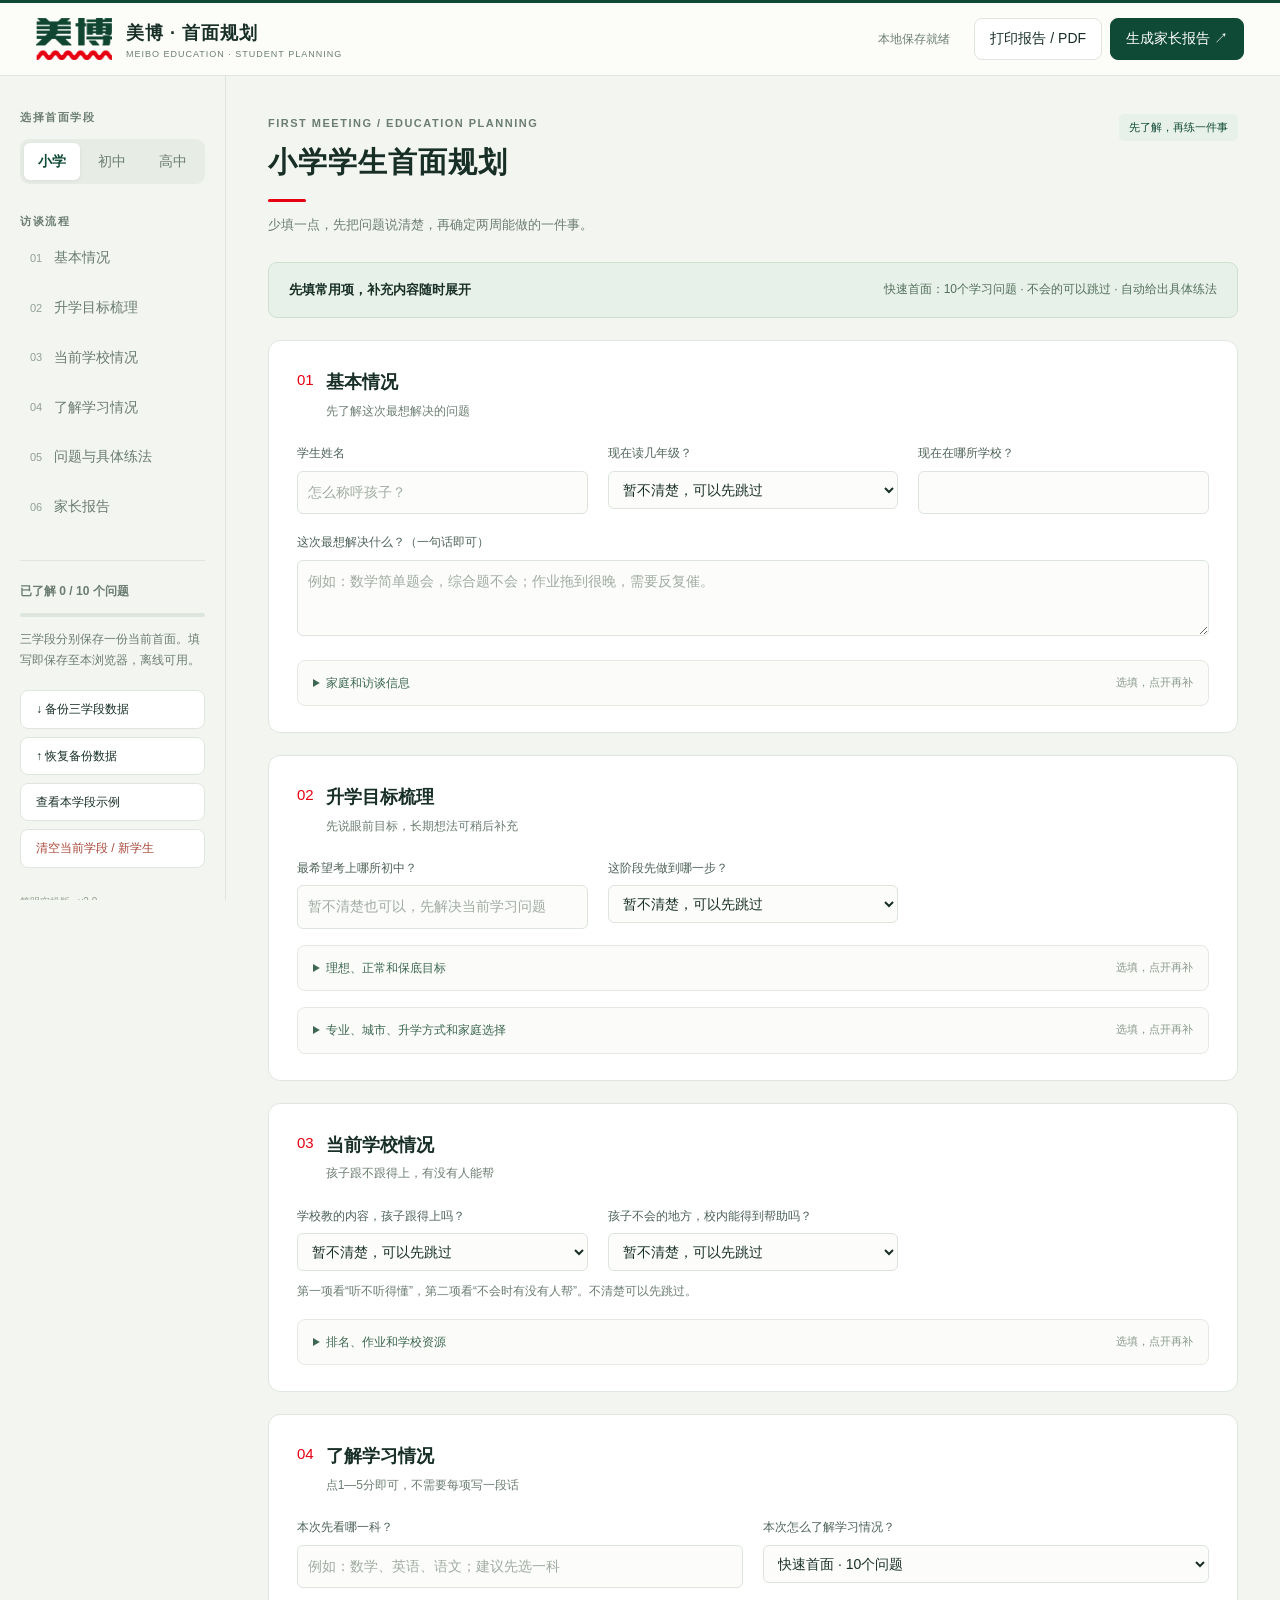
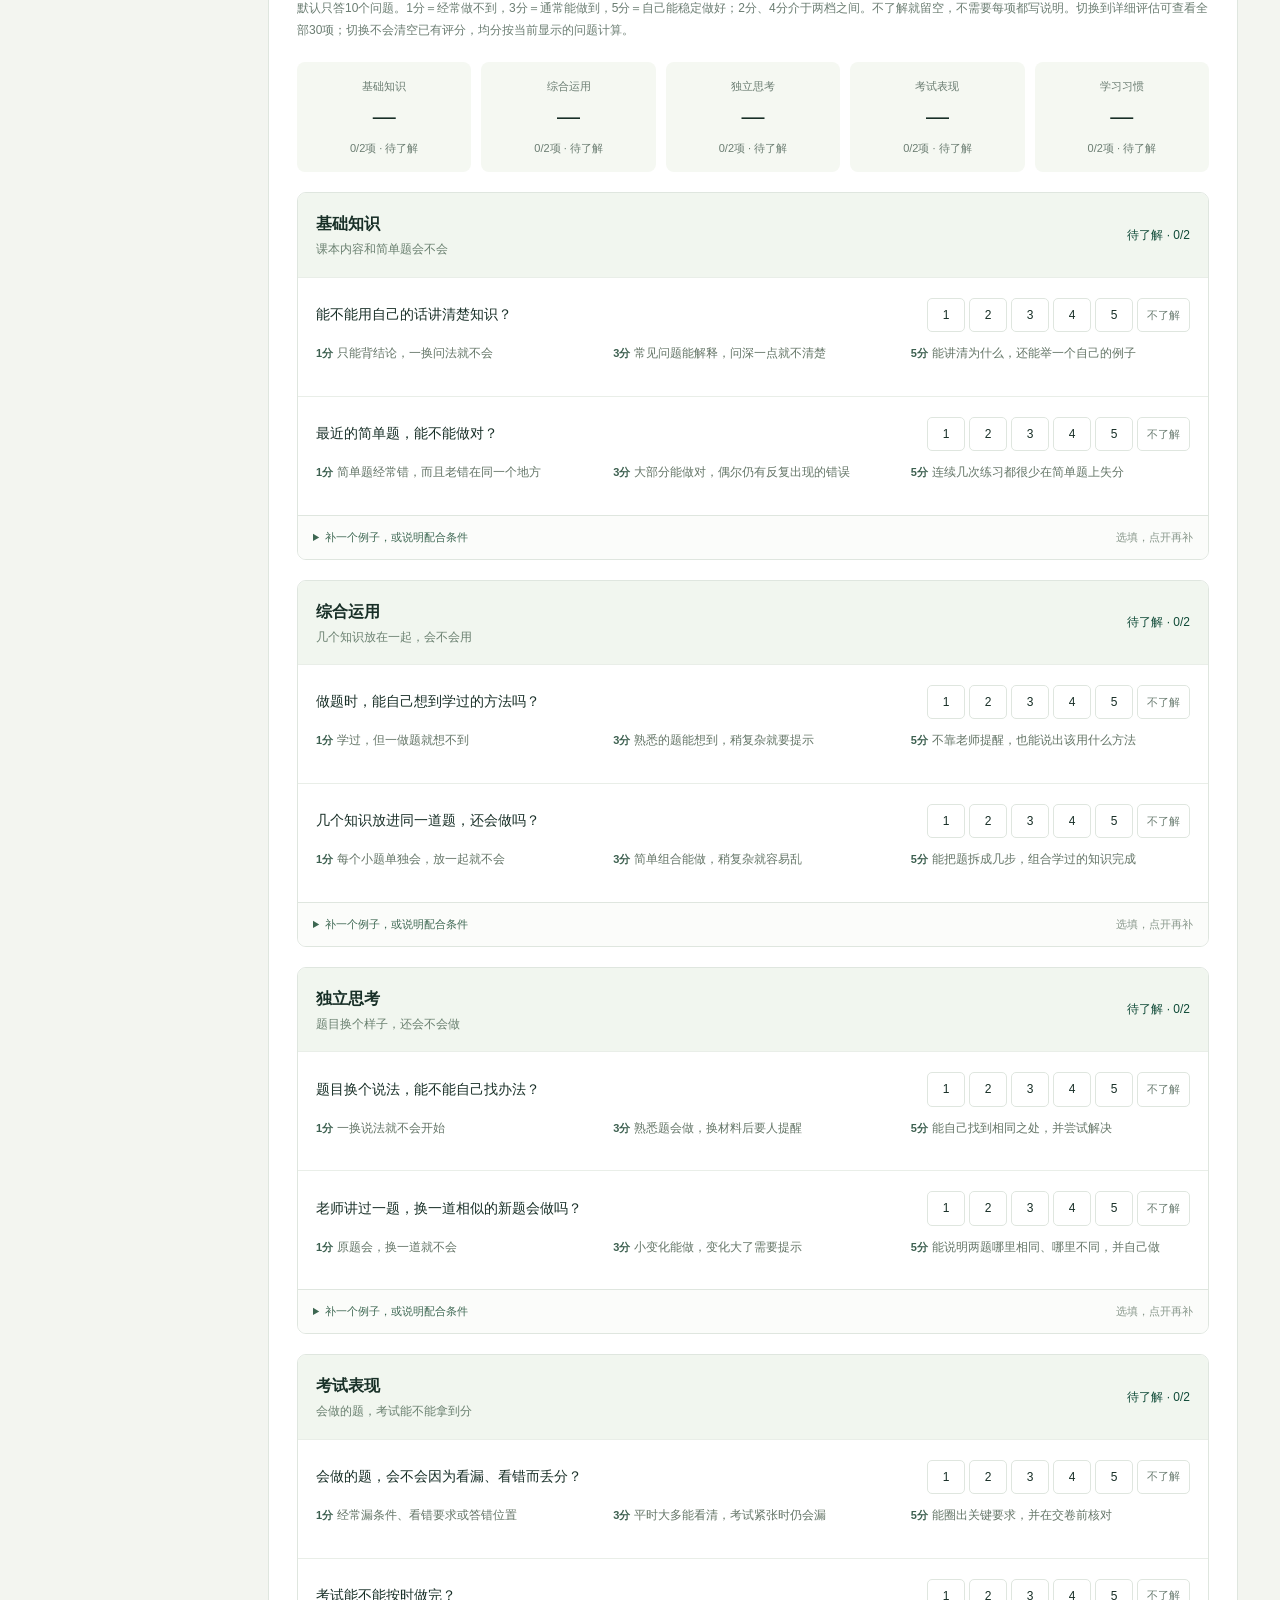
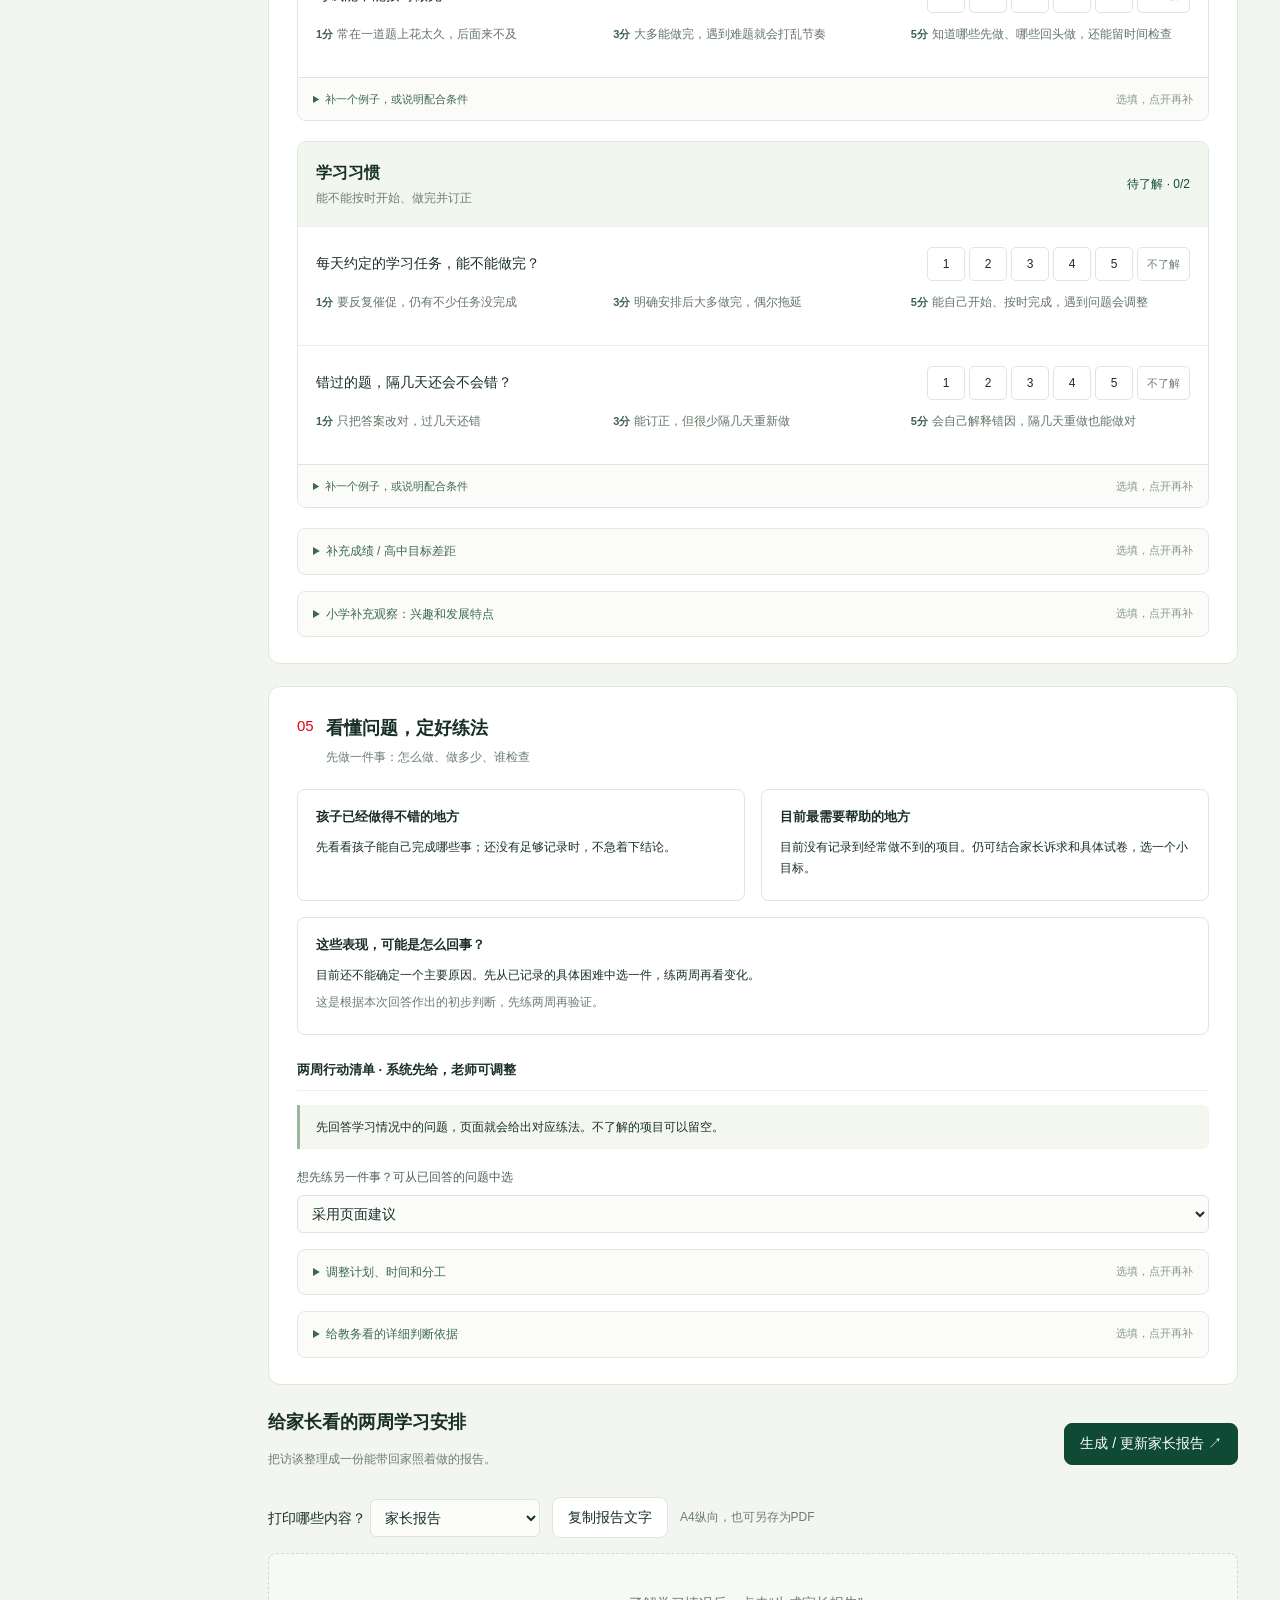
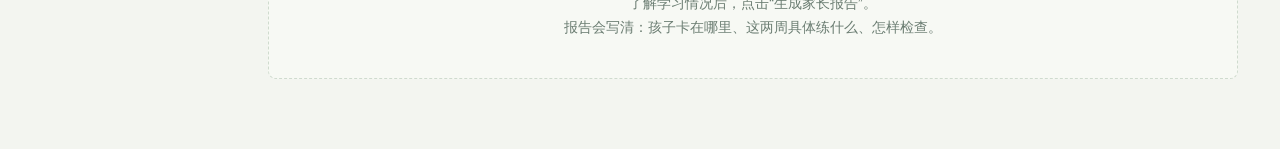
==== student-planning/index.html @ 0f5060cd "Simplify first meeting form and add concrete two-week learning plans" ====
<!doctype html>
<html lang="zh-CN">
<head>
<meta charset="UTF-8"><meta name="viewport" content="width=device-width,initial-scale=1"><title>美博教育 · 学生首面规划工作台</title>
<style>
:root{--ink:#182f27;--muted:#6b7d72;--green:#0f4a37;--light:#e8f1e9;--red:#e60012;--line:#dfe6df;--paper:#fff;--bg:#f3f5f0;--amber:#a56e24;--danger:#aa493c}*{box-sizing:border-box}html{scroll-behavior:smooth;scroll-padding-top:95px}body{margin:0;color:var(--ink);background:var(--bg);font-family:Inter,-apple-system,BlinkMacSystemFont,"PingFang SC","Microsoft YaHei",sans-serif;font-size:14px;line-height:1.7}button,input,select,textarea{font:inherit}button{cursor:pointer;border:1px solid var(--line);background:white;border-radius:8px;padding:8px 15px;color:var(--ink);transition:.15s}button:hover{border-color:var(--green);background:#f3f8f4}button:focus-visible,a:focus-visible{outline:3px solid #9bc8b6;outline-offset:3px}.primary{background:var(--green);color:white;border-color:var(--green)}.primary:hover{background:#1f6b52;color:white}.quiet{background:transparent}.danger{color:var(--danger)}.topbar{height:76px;display:flex;align-items:center;justify-content:space-between;padding:0 36px;border-bottom:1px solid var(--line);background:#fcfdf9;position:sticky;top:0;z-index:20}.brand{display:flex;gap:12px;align-items:center}.brand-mark{width:34px;height:36px;background:var(--green);border-radius:12px 12px 12px 3px;color:#fff;text-align:center;line-height:36px;font-size:21px}.brand b{font-size:19px;letter-spacing:1px}.brand small{display:block;line-height:1.2;font-size:10px;letter-spacing:2px;color:var(--muted)}.save-status{font-size:12px;color:var(--muted);margin-right:16px}.top-actions{display:flex;align-items:center;gap:8px}.layout{display:grid;grid-template-columns:226px minmax(0,1fr);max-width:1600px;margin:auto}.sidebar{padding:32px 20px;position:sticky;top:76px;height:calc(100vh - 76px);overflow:auto;border-right:1px solid var(--line)}.eyebrow{color:var(--muted);font-size:11px;letter-spacing:1.5px;font-weight:600}.stage-tabs{display:grid;grid-template-columns:repeat(3,1fr);gap:4px;background:#e7ece5;border-radius:9px;padding:4px;margin:12px 0 28px}.stage-tabs button{padding:7px 0;border:0;background:transparent;border-radius:6px;color:var(--muted)}.stage-tabs button.active{background:#fff;color:var(--green);box-shadow:0 1px 4px #203a3810;font-weight:700}.nav-item{display:flex;gap:12px;align-items:center;text-decoration:none;padding:11px 10px;color:#697b72;border-radius:8px;margin:4px 0}.nav-item:hover{background:#e6eee4;color:var(--green)}.nav-item span{font-size:11px;opacity:.7}.sidebar .card-note{margin-top:30px;font-size:12px;color:var(--muted);border-top:1px solid var(--line);padding-top:20px}.progress{height:4px;background:#dce6dd;border-radius:5px;margin:12px 0}.progress div{height:100%;background:var(--green);border-radius:5px;transition:width .3s}.sidebar button.wide{width:100%;margin-top:8px;text-align:left;font-size:12px}.main{padding:38px 42px 70px;min-width:0;max-width:1260px}.hero{display:flex;align-items:flex-start;justify-content:space-between;margin-bottom:26px;gap:18px}.hero h1{font-weight:600;font-size:29px;letter-spacing:1px;margin:5px 0 7px}.hero p{margin:0;color:var(--muted);font-size:13px}.tag{display:inline-block;background:var(--light);color:var(--green);padding:4px 10px;border-radius:5px;font-size:11px;white-space:nowrap}.card{background:var(--paper);border:1px solid var(--line);border-radius:12px;padding:26px 28px;margin-bottom:22px}.section-head{display:flex;gap:12px;align-items:flex-start;margin-bottom:22px}.section-no{font-family:Georgia,serif;font-size:21px;line-height:1.4;color:#759b86}.section-head h2{font-size:18px;font-weight:600;margin:0}.section-head p{font-size:12px;color:var(--muted);margin:3px 0 0}.fields{display:grid;grid-template-columns:repeat(3,minmax(0,1fr));gap:18px 20px}.field{display:block;min-width:0}.field>span,.field>label{display:block;color:#4d6258;font-size:12px;margin-bottom:7px}.field.full{grid-column:1/-1}.field.two{grid-column:span 2}input:not([type=checkbox]):not([type=radio]),select,textarea{width:100%;color:var(--ink);border:1px solid #dce4dd;border-radius:6px;padding:9px 10px;background:#fcfdfb;outline:none;min-width:0}input:focus,select:focus,textarea:focus{border-color:#53937a;box-shadow:0 0 0 3px #e7f0e8}input::placeholder,textarea::placeholder{color:#a0aaa2}textarea{resize:vertical;min-height:76px}.subhead{font-size:13px;font-weight:600;margin:24px 0 14px;padding-bottom:9px;border-bottom:1px solid #edf0eb}.choices{display:flex;flex-wrap:wrap;gap:8px}.choice{position:relative;display:flex;align-items:center;gap:7px;border:1px solid #dfe6df;border-radius:6px;padding:7px 10px;font-size:12px;cursor:pointer;background:#fcfdfb}.choice:has(input:checked){background:var(--light);border-color:#8fbaa3;color:var(--green)}input[type=checkbox],input[type=radio]{accent-color:var(--green)}.note{font-size:12px;color:var(--muted);line-height:1.8;margin:10px 0}.hint{padding:12px 16px;background:#f3f7f0;border-left:3px solid #9cb89b;border-radius:0 6px 6px 0;font-size:12px;margin:14px 0}.notice{background:#fbf5e9;color:#86642d;border-left-color:#dfc08a}.table-wrap{overflow:auto}table{border-collapse:collapse;width:100%;font-size:12px}th{text-align:left;font-weight:500;color:var(--muted);background:#f7f9f4}th,td{padding:10px 8px;border-bottom:1px solid #e9eee7}td input,td select{min-width:75px!important;padding:7px 8px!important}td textarea{min-width:125px;min-height:40px}.scorebook{min-width:800px}.module{border:1px solid var(--line);border-radius:8px;margin:15px 0;overflow:hidden}.module>summary{padding:15px 18px;background:#f7f9f4;cursor:pointer;display:flex;justify-content:space-between;align-items:center;gap:10px}.module-title{font-weight:600}.module-summary{font-size:12px;color:var(--green)}.rating-item{padding:15px 18px;border-top:1px solid #e9eee8}.rating-top{display:flex;align-items:center;justify-content:space-between;gap:15px}.rating-name{font-weight:500}.rate-buttons{display:flex;gap:4px;flex-shrink:0}.rate-buttons button{font-size:12px;border-radius:5px;min-width:34px;padding:5px 8px}.rate-buttons button.selected{background:var(--green);color:#fff;border-color:var(--green)}.rate-buttons button.clear{font-size:11px;min-width:40px;color:var(--muted)}.anchors{display:grid;grid-template-columns:repeat(3,1fr);gap:14px;margin:11px 0;color:#77837a;font-size:11px;line-height:1.7}.anchors b{display:inline-block;font-size:10px;margin-right:4px;color:#536a5a}.evidence{font-size:12px!important;background:#fff!important;padding:7px 9px!important}.module-bottom{padding:14px 18px;background:#fbfcf9}.module-bottom .fields{grid-template-columns:1fr 1fr}.live-metrics{display:grid;grid-template-columns:repeat(5,1fr);gap:10px;margin-bottom:18px}.metric{background:#f5f8f2;border-radius:8px;padding:12px;text-align:center}.metric b{display:block;font-size:23px;font-weight:500;font-variant-numeric:tabular-nums}.metric span{font-size:11px;color:var(--muted)}.metric.low b{color:var(--amber)}.summary-grid{display:grid;grid-template-columns:1fr 1fr;gap:16px}.insight{border:1px solid var(--line);padding:16px 18px;border-radius:8px}.insight h3{font-size:13px;margin:0 0 9px}.insight p{font-size:12px;margin:6px 0}.insight ul{font-size:12px;margin:0;padding-left:17px}.insight.first{background:#edf5ee;border-color:#bbd1bc}.candidate{display:grid;grid-template-columns:26px 1fr;gap:12px;padding:14px 0;border-bottom:1px solid var(--line)}.candidate-num{border-radius:50%;width:24px;height:24px;line-height:24px;text-align:center;background:#e8f0e4;color:var(--green);font-size:12px}.candidate p{margin:3px 0;color:var(--muted);font-size:12px}.candidate strong{font-size:13px}.report{border:1px solid #c6d7c8;border-top:4px solid var(--green);background:#fff;padding:36px;border-radius:8px;margin-top:22px}.report-header{border-bottom:1px solid var(--line);padding-bottom:18px;margin-bottom:22px}.report-header .eyebrow{color:var(--green)}.report h2{font-size:24px;margin:6px 0}.report h3{font-size:15px;margin:24px 0 9px}.report p,.report li{font-size:13px;line-height:1.95}.report .meta{font-size:12px;color:var(--muted)}.report .report-callout{padding:15px 18px;background:#f1f6ef;border-radius:6px}.report li{margin-bottom:5px}.report table{margin-top:14px}.report td{vertical-align:top}.report-footer{margin-top:24px;padding-top:15px;border-top:1px solid var(--line);font-size:11px;color:var(--muted)}.empty-report{padding:38px;text-align:center;color:var(--muted);background:#f7f9f4;border:1px dashed #cfdbce;border-radius:8px}.footer-actions{display:flex;align-items:center;justify-content:space-between;gap:12px}.footer-actions p{font-size:12px;color:var(--muted)}.toast{position:fixed;bottom:25px;left:50%;transform:translateX(-50%);background:#203c32;color:#fff;padding:11px 20px;border-radius:8px;z-index:100;box-shadow:0 5px 24px #0002;max-width:90vw;font-size:13px}.hidden{display:none!important}.print-only{display:none}#printSnapshot{display:none}.small-label{font-size:11px;color:var(--muted)}.help-details{font-size:12px;color:#6e7d71;margin-top:18px}.help-details>summary{cursor:pointer;color:var(--green)}.status-dot{display:inline-block;width:5px;height:5px;border-radius:50%;background:#438c65;margin-right:5px}.version{font-size:10px;margin-top:25px;color:#93a08f}.mobile-stage{display:none}
@media(min-width:1450px){.main{padding-left:55px;padding-right:55px}}@media(max-width:1050px){.layout{grid-template-columns:190px 1fr}.sidebar{padding:25px 12px}.main{padding:28px 24px}.fields{grid-template-columns:repeat(2,minmax(0,1fr))}.card{padding:23px}.anchors{gap:8px}.topbar{padding:0 22px}.top-actions button{font-size:12px;padding:7px 10px}}@media(max-width:750px){.topbar{height:67px;padding:0 16px}.brand small,.save-status{display:none}.brand b{font-size:16px}.top-actions{gap:5px}.top-actions button{padding:7px;font-size:11px}.layout{display:block}.sidebar{display:none}.main{padding:22px 14px}.hero h1{font-size:23px}.hero .tag{display:none}.mobile-stage{display:block}.mobile-stage .stage-tabs{margin:10px 0 22px}.fields{grid-template-columns:1fr}.field.two{grid-column:auto}.card{padding:21px 17px}.summary-grid{grid-template-columns:1fr}.live-metrics{gap:5px}.metric{padding:9px 4px}.metric b{font-size:20px}.metric span{font-size:10px}.rating-top{align-items:flex-start;flex-direction:column;gap:8px}.anchors{grid-template-columns:1fr;gap:3px}.module-bottom .fields{grid-template-columns:1fr}.report{padding:22px 18px}.footer-actions{align-items:stretch;flex-direction:column}.hero{margin-bottom:20px}.hero p{font-size:12px}}
@page{size:A4;margin:16mm 15mm 17mm}@media print{html,body{background:#fff;color:#172c26;font-size:11pt;line-height:1.5}.topbar,.sidebar,.mobile-stage,.hero,.editor,.no-print,.toast{display:none!important}.layout,.main{display:block;margin:0;padding:0;max-width:none}.card{border:0;padding:0;margin:0}.report{display:block!important;padding:0;border:0;margin:0;border-radius:0}.report h2{font-size:21pt}.report h3{break-after:avoid-page;margin-top:18px;font-size:12pt}.report p,.report li{font-size:10pt;line-height:1.7}.report table{font-size:9pt}.report th,.report td{padding:6px 7px}.report tr,.report .report-callout,.report .metric{break-inside:avoid}.report-header{break-after:avoid-page}.live-metrics{display:grid!important;grid-template-columns:repeat(5,1fr)}.metric{border:1px solid #d8e2d6;background:white}.metric b{font-size:18pt}a{color:inherit;text-decoration:none}button,input,select,textarea,.empty-report{display:none!important}.print-only{display:block}.report-footer{font-size:8pt}body.print-full #printSnapshot{display:block;break-before:page}#printSnapshot h2{font-size:17pt}#printSnapshot h3{font-size:12pt;break-after:avoid}#printSnapshot .snapshot-field{padding:5px 0;border-bottom:1px solid #edf0eb;white-space:pre-wrap;overflow-wrap:anywhere;font-size:9pt;break-inside:avoid}#printSnapshot table{font-size:8pt;table-layout:fixed}#printSnapshot td{overflow-wrap:anywhere;vertical-align:top}#printSnapshot tr{break-inside:avoid}#printSnapshot .snapshot-section{margin-bottom:18px}}
.brand-logo{width:76px;height:44px;object-fit:contain;margin-right:2px}.topbar{border-top:3px solid var(--green)}.section-no{color:var(--red);font-family:inherit;font-weight:500;font-size:15px;padding-top:2px}.brand b{font-size:18px}.hero h1:after{content:"";display:block;width:38px;height:3px;border-radius:3px;background:var(--red);margin-top:12px;margin-bottom:12px}.report-logo{width:74px;height:44px;object-fit:contain;float:right;margin-left:18px}.report-header{border-bottom:2px solid var(--green)}.report-header .eyebrow{letter-spacing:1px}.brand small{letter-spacing:1px;font-size:9px}@media(max-width:750px){.brand-logo{width:48px;height:30px}.brand{gap:6px}.brand b{font-size:13px}.topbar{padding:0 10px}.top-actions button{font-size:10px;padding:7px 5px}.hero h1:after{margin-top:9px;margin-bottom:9px}}@media print{.report-logo{width:22mm;height:auto}.report-header{border-bottom:2px solid #0f4a37}}

/* V2 interview-first refinements */
.welcome-strip{background:#e8f1e9;border:1px solid #cfdfd0;border-radius:9px;padding:16px 20px;margin-bottom:22px;display:flex;justify-content:space-between;gap:12px;flex-wrap:wrap}.welcome-strip b{font-size:13px}.welcome-strip span{font-size:12px;color:#52705d}.optional{margin-top:16px;border:1px solid #e4e9e2;border-radius:8px;background:#fbfcfa}.optional>summary{padding:12px 15px;cursor:pointer;font-size:12px;color:#3d6752}.optional>summary span{float:right;color:#87968a;font-size:11px}.optional[open]>summary{border-bottom:1px solid #e4e9e2}.optional-body{padding:18px}.simple-module{border:1px solid var(--line);border-radius:9px;overflow:hidden;margin:20px 0}.simple-module-head{padding:17px 18px;background:#f1f6ef;display:flex;justify-content:space-between;gap:12px;align-items:center}.simple-module-head h3{margin:0;font-size:16px}.simple-module-head p{margin:2px 0 0;color:#6a8070;font-size:12px}.simple-module>.optional{border-radius:0;border:0;border-top:1px solid var(--line);margin:0}.simple-module .optional-body{background:white}.simple-module .rating-item{padding:20px 18px}.rating-name{font-size:14px;font-weight:500}.anchors{font-size:12px;color:#647567;gap:18px;line-height:1.8}.anchors b{font-size:11px;color:#3d6050}.rate-buttons button{min-width:38px;padding:6px 9px}.action-card{border:1px solid #abc6b0;background:#f0f6ee;border-radius:10px;padding:23px}.action-card h3{font-size:20px;line-height:1.5;margin:8px 0}.action-card>p{color:#5e7261;font-size:13px}.action-step{padding-top:15px;margin-top:15px;border-top:1px solid #d5e3d3}.action-step>b{font-size:14px}.action-step p{font-size:13px;line-height:1.9;margin:7px 0;white-space:pre-line}.action-step .example-line{font-size:12px;color:#6d826e}.report-tools{display:flex;align-items:center;flex-wrap:wrap;gap:12px;margin:15px 0}.report .action-card h3{font-size:17px;margin-top:5px}.report .action-step{padding-top:9px;margin-top:9px}.report .action-step p{font-size:12px}.report .report-header p{margin:5px 0}.report .compact-metrics{font-size:11px;table-layout:fixed}.report .compact-metrics th,.report .compact-metrics td{padding:8px 5px}.preline{white-space:pre-line}.report{max-width:100%}.focus-line{margin-bottom:20px}.focus-line .fields{grid-template-columns:1fr 1fr}.simple-module .optional summary{font-size:11px}.report h3{margin-top:21px}
@media(max-width:750px){.optional>summary span{float:none;display:block;margin-top:2px}.optional-body{padding:15px}.focus-line .fields{grid-template-columns:1fr}.action-card{padding:18px}.action-card h3{font-size:18px}.rate-buttons button{min-width:36px}.welcome-strip{padding:14px}.report .compact-metrics{font-size:10px}.report .compact-metrics td{overflow-wrap:anywhere}.rating-top{gap:12px}.anchors{gap:6px}}
@media print{.welcome-strip{display:none!important}.report .action-card{background:white;border:1px solid #c4d7c3;padding:12px;break-inside:auto}.report .action-step{break-inside:avoid}.report .action-card h3{font-size:13pt}.report .action-step p{font-size:9.5pt}.report .compact-metrics{font-size:8pt}.report .action-card>.eyebrow,.report .action-card>h3{break-after:avoid-page}.report .action-card>p{break-after:avoid-page}#printSnapshot .snapshot-field{white-space:pre-wrap}.report-header .meta{font-size:9pt}}

</style>
</head>
<body>
<header class="topbar"><div class="brand"><img class="brand-logo" src="[data-uri]" alt="美博教育 Logo"><div><b>美博 · 首面规划</b><small>MEIBO EDUCATION · STUDENT PLANNING</small></div></div><div class="top-actions"><span id="saveStatus" class="save-status" role="status" aria-live="polite">本地保存就绪</span><button id="printBtn">打印报告 / PDF</button><button id="generateTop" class="primary">生成家长报告 ↗</button></div></header>
<div class="layout"><aside class="sidebar"><div class="eyebrow">选择首面学段</div><div class="stage-tabs" id="stageTabs"></div><div class="eyebrow">访谈流程</div><nav><a class="nav-item" href="#basic"><span>01</span>基本情况</a><a class="nav-item" href="#goals"><span>02</span>升学目标梳理</a><a class="nav-item" href="#school"><span>03</span>当前学校情况</a><a class="nav-item" href="#diagnosis"><span>04</span>了解学习情况</a><a class="nav-item" href="#planning"><span>05</span>问题与具体练法</a><a class="nav-item" href="#result"><span>06</span>家长报告</a></nav><div class="card-note"><b id="progressText">已了解 0 / 10 个问题</b><div class="progress"><div id="progressBar"></div></div><p>三学段分别保存一份当前首面。填写即保存至本浏览器，离线可用。</p><button id="exportBtn" class="wide">↓ 备份三学段数据</button><button id="importBtn" class="wide">↑ 恢复备份数据</button><button id="demoBtn" class="wide">查看本学段示例</button><button id="resetBtn" class="wide danger">清空当前学段 / 新学生</button><input type="file" accept="application/json,.json" id="importFile" hidden><p class="version">简明实操版 · v2.0<br>建议每次完成首面后导出备份。</p></div></aside>
<main class="main"><div class="hero"><div><div class="eyebrow">FIRST MEETING / EDUCATION PLANNING</div><h1 id="pageTitle">小学学生首面规划</h1><p id="stageSubtitle"></p></div><span class="tag">先了解，再练一件事</span></div><div class="mobile-stage"><div class="stage-tabs" id="mobileStageTabs"></div><div class="choices"><button onclick="exportData()">备份数据</button><button onclick="document.getElementById('importFile').click()">恢复备份</button><button onclick="resetStage()" class="danger">清空本学段</button></div><p class="note" id="mobileSave"></p></div><div id="formRoot"></div><div id="printSnapshot"></div></main></div><div id="toast" class="toast hidden" role="status"></div>
<script>
'use strict';
const KEY='qicheng-first-meeting-v1';
const STAGES={primary:{label:'小学',grades:['一年级','二年级','三年级','四年级','五年级','六年级'],subtitle:'识别发展状态，培养关键能力，保留未来的升学可能性。',subjects:['语文','数学','英语']},middle:{label:'初中',grades:['初一','初二','初三'],subtitle:'对齐目标高中与可选路径，找到决定下一阶段的关键变量。',subjects:['语文','数学','英语','物理','化学','历史','道法','地理','生物','体育 / 其他']},high:{label:'高中',grades:['高一','高二','高三'],subtitle:'厘清自然出口与三级目标，用能力诊断和分数账连接行动。',subjects:['语文','数学','英语','选考科目一','选考科目二','选考科目三']}};
const LEVELS=['清北','顶尖985','其他985','211 / 双一流','普通本科','高职 / 专科','港澳高校','海外高校','暂未明确'];
const MODULES=[
{id:'base',name:'基础',brief:'知识、概念与基本方法',items:[
['知识完整度','大量知识缺漏，基础题常因没学会失分','核心知识基本掌握，仍有局部漏洞','核心知识完整，能主动发现并补齐漏洞'],
['概念理解','只背结论，换问法就不会','理解常规概念，变式中易混淆条件','能解释概念、区分边界并用于陌生问题'],
['基础题正确率','基础题频繁失分，同类错误重复','多数基础题正确，但仍有重复失分','多次同口径练测中基础题稳定正确'],
['记忆稳定性','学过很快忘，需反复重新讲','主要知识可保持，部分词汇公式易忘','延时复测稳定，主动安排间隔复习'],
['方法熟练度','同类题需老师反复提示','常规方法能用，稍有变化就卡住','能独立快速调用并调整基本方法']
],action:'建立知识漏洞清单；每日用短测修补一个概念或方法，隔日和一周后复测。',metric:'同难度基础题正确率、同类错误复现率、延时复测结果'},
{id:'frame',name:'框架',brief:'结构、关联与知识调用',items:[
['知识体系','知识零散，不知道章节关系','知道主要模块，模块连接仍不清楚','能画出学科结构，把新知识放入体系'],
['题型识别','做题凭感觉，不知道考什么','可辨认常规题，综合变式不稳定','能识别考点、条件和主要突破方向'],
['知识调用','学过但做题想不到','常规题可调用，综合题需要提示','陌生题也能筛选并主动调用相关知识'],
['模块关联','各章节分开学，不能组合','知道部分关联，但不主动组合','能跨章节整合知识解释和解决问题'],
['方法归纳','做完只对答案，不归纳','在老师带领下可归纳方法','能自主提炼模型、适用条件和边界']
],action:'每周梳理一张知识地图；把错题归到考点与题型，开展无提示调用和跨章节组合训练。',metric:'无提示调用成功率、综合题独立完成率、知识地图口头解释质量'},
{id:'think',name:'思维突破',brief:'陌生情境、迁移与深度思考',items:[
['陌生情境理解','换包装就无法入手','熟悉题能做，陌生包装影响判断','能穿透情境，识别问题本质'],
['综合分析','只能处理单条件、单知识点','一般综合题可做，条件多就混乱','能拆条件、分层次并形成推理链'],
['知识迁移','只会做见过的原题','能做简单变式，跨情境迁移较弱','能把已有方法迁移到明显陌生的情境'],
['难题突破','一遇难题就放弃或等讲解','愿意尝试，但容易卡在局部','能持续试探、调整路径并解释突破过程'],
['信息筛选','分不清关键条件和干扰信息','能找主要信息，复杂材料会遗漏','能筛选、分类、排序信息并建立关系'],
['深度思考','只找答案，不问原因','被要求时能够深入分析','主动追问原因、条件、边界与其他解法']
],action:'每周研究少量高质量变式或陌生题；先口述分析，再比较不同解法，最后做跨情境迁移。',metric:'陌生题独立启动率、有效推理步骤数、延时迁移成功率'},
{id:'stable',name:'稳定发挥',brief:'把已有能力转化成成绩',items:[
['审题准确','常看错、漏条件或答非所问','普通题准确，高压下仍漏看','能圈定条件与任务，主动核对限制'],
['答题规范','过程混乱，采分步骤大量缺失','基本规范，复杂题仍漏采分点','答案结构稳定，能按采分逻辑表达'],
['时间分配','常做不完，单题花时失控','常规卷能完成，难题会打乱节奏','能依难度调整节奏，留有检查时间'],
['题目取舍','在卡题上持续消耗，不会跳过','知道该取舍，但执行不稳定','能按得分效率决定做、跳、回看'],
['临场状态','考试状态明显干扰正常思考','普通考试较稳，重要考试有损耗','压力下仍能执行既定策略并调整'],
['成绩稳定','同口径考试分数与位次大幅波动','整体区间相对稳定，仍有明显波动','多次同口径成绩与能力表现一致']
],action:'建立审题—作答—检查流程；每周一次限时训练，记录会而失分、卡题时间和策略执行。',metric:'会而失分、完成率、限时策略执行率、同口径位次波动'},
{id:'manage',name:'学习管理',brief:'目标、执行与复盘闭环',items:[
['目标意识','不清楚为何学，只做别人安排','知道阶段目标，但不会拆任务','能把目标转化成具体阶段任务'],
['计划能力','无计划，想到什么做什么','借助老师或家长可排计划','能按任务难度、时间和优先级安排'],
['执行能力','大量任务未完成，需持续监督','多数任务完成，易受情绪干扰','持续执行，遇变化能主动调整'],
['时间管理','拖延严重，不知道时间去哪','日常任务能完成，时间效率一般','能分配学科时间，保护高价值时段'],
['错题管理','只改答案，同类错误反复','会整理订正，但回炉与验证不足','能归因、分类、回炉并验证解决效果'],
['考后复盘','只看分数，说不出原因','能说问题，但下一步动作不清楚','能从知识、策略、状态归因并行动'],
['主动解决问题','遇事等待老师或家长处理','会提问，但解决路径较单一','能主动定位、寻找资源并检验效果'],
['学习主动性','依靠反复催促和监督','对明确任务可主动完成','能主动发现任务并持续推进']
],action:'每天只设三项可完成任务；明确开始时间与完成证据，每周固定复盘执行障碍。',metric:'任务完成率、独立启动次数、错题回炉完成率、复盘后行动落实率'}
];
const POTENTIAL=[['curiosity','求知与追问','很少主动提问，需要反复推动','对喜欢的话题会追问','持续提出有价值问题并自主查证'],['transfer','快速学习与迁移','新方法需多次重复仍难用','掌握后可做近似变式','少量指导后能跨情境迁移并解释'],['focus','兴趣专注与投入','很难持续投入感兴趣的任务','对兴趣任务可持续一段时间','长期自主投入，并产出作品或探究记录'],['creative','多解与表达','依赖范例，难以说明思路','可表达常见解法，提示后有变化','主动提出多种方案，表达清楚且能验证'],['resilience','抗挫与自我修正','遇困难迅速放弃并拒绝再试','鼓励后能再次尝试','能主动调整策略，持续尝试并复盘']];

const MEIBO_LOGO="[data-uri]";
let app={version:1,active:'primary',stages:{primary:blank(),middle:blank(),high:blank()}};
let storageAvailable=true;
try{const s=localStorage.getItem(KEY);if(s){const p=JSON.parse(s);if(validBackup(p))app=p;else storageAvailable=false}}catch(e){storageAvailable=false}

const $=id=>document.getElementById(id);const esc=v=>String(v??'').replace(/[&<>"']/g,c=>({'&':'&amp;','<':'&lt;','>':'&gt;','"':'&quot;',"'":'&#39;'}[c]));const current=()=>app.stages[app.active];const f=k=>current().fields[k]??'';const arr=k=>Array.isArray(f(k))?f(k):[];const num=v=>v!==''&&v!==null&&v!==undefined&&Number.isFinite(Number(v))?Number(v):null;
function blank(){return {fields:{},scores:{},evidence:{},potential:{},potentialEvidence:{},reportGenerated:false}}
function validBackup(x){return !!(x&&x.version===1&&Object.keys(STAGES).includes(x.active)&&x.stages&&Object.keys(STAGES).every(k=>{const v=x.stages[k];return v&&['fields','scores','evidence','potential','potentialEvidence'].every(t=>v[t]&&typeof v[t]==='object'&&!Array.isArray(v[t]))&&Object.values(v.scores).every(n=>Number.isInteger(n)&&n>=1&&n<=5)&&Object.values(v.potential).every(n=>Number.isInteger(n)&&n>=1&&n<=5)&&Object.entries(v.fields).every(([k,n])=>['paths','majors'].includes(k)?Array.isArray(n)&&n.every(t=>typeof t==='string'):typeof n==='string')&&Object.values(v.evidence).every(n=>typeof n==='string')&&Object.values(v.potentialEvidence).every(n=>typeof n==='string')}))}
function localDate(){const d=new Date();return new Date(d.getTime()-d.getTimezoneOffset()*60000).toISOString().slice(0,10)}
function toast(msg){$('toast').textContent=msg;$('toast').classList.remove('hidden');clearTimeout(window.toastTimer);window.toastTimer=setTimeout(()=>$('toast').classList.add('hidden'),3500)}
function save(){try{localStorage.setItem(KEY,JSON.stringify(app));storageAvailable=true;$('saveStatus').innerHTML='<span class="status-dot"></span>已保存 '+new Date().toLocaleTimeString('zh-CN',{hour:'2-digit',minute:'2-digit'});$('mobileSave').textContent='已保存到本浏览器 · 三学段分别保存一份当前首面'}catch(e){storageAvailable=false;$('saveStatus').textContent='本地保存不可用 · 请导出备份';$('mobileSave').textContent='自动保存不可用，请先导出数据备份。'}}
function input(key,label,type='text',placeholder='',cls=''){return `<label class="field ${cls}"><span>${esc(label)}</span><input data-field="${key}" type="${type}" ${type==='number'?'min="0" step="any"':''} value="${esc(f(key))}" placeholder="${esc(placeholder)}"></label>`}
function area(key,label,placeholder='',cls='full'){return `<label class="field ${cls}"><span>${esc(label)}</span><textarea data-field="${key}" placeholder="${esc(placeholder)}">${esc(f(key))}</textarea></label>`}
function checks(key,label,options){return `<div class="field full"><span>${esc(label)}</span><div class="choices">${options.map(o=>`<label class="choice"><input data-check="${key}" type="checkbox" value="${esc(o)}" ${arr(key).includes(o)?'checked':''}>${esc(o)}</label>`).join('')}</div></div>`}
function section(id,no,title,sub,body){return `<section id="${id}" class="card editor"><div class="section-head"><span class="section-no">${no}</span><div><h2>${title}</h2><p>${sub}</p></div></div>${body}</section>`}
function scoreTable(){const st=app.active;return `<div class="table-wrap"><table class="scorebook"><thead><tr><th>学科 / 计入</th><th>当前分</th><th>满分</th><th>目标分</th><th>目标差距</th><th>预计能减少的丢分</th><th>定位</th><th>主要卡在哪方面</th><th>成绩来自哪里 / 错因</th></tr></thead><tbody>${STAGES[st].subjects.map((s,i)=>`<tr><td><label class="small-label"><input type="checkbox" data-include="${i}" aria-label="计入${s}分数账" ${f('include'+i)==='0'?'':'checked'}> 计入</label>${st==='high'&&i>2?`<input aria-label="${s}名称" data-field="subjectName${i}" value="${esc(f('subjectName'+i)||s)}">`:s}</td>${['now','max','target'].map(k=>`<td><input aria-label="${s}${({now:'当前分',max:'满分',target:'目标分'})[k]}" data-field="${k}${i}" type="number" min="0" step="any" value="${esc(f(k+i))}"></td>`).join('')}<td id="gap${i}">—</td><td><input aria-label="${s}可回收分" type="number" min="0" step="any" data-field="recover${i}" value="${esc(f('recover'+i))}"></td><td><select aria-label="${s}定位" data-field="position${i}"><option value="">待判断</option>${['优势','稳定','短板'].map(o=>`<option ${f('position'+i)===o?'selected':''}>${o}</option>`).join('')}</select></td><td><select aria-label="${s}主要卡在哪方面" data-field="cause${i}"><option value="">待判断</option>${MODULES.map(m=>`<option value="${m.id}" ${f('cause'+i)===m.id?'selected':''}>${m.name}</option>`).join('')}</select></td><td><input aria-label="${s}成绩证据" data-field="subjectEvidence${i}" value="${esc(f('subjectEvidence'+i))}" placeholder="试卷、日期、失分归因"></td></tr>`).join('')}</tbody></table></div><p class="note">未参加本次考试 / 未开设的学科可取消“计入”，小计只汇总已勾选学科。* 可回收分由教务依据试卷估计，是当前分数中可改善失分的判断，不等同于目标差距；不得超过满分与当前分之差。分数须统一原始分 / 赋分、考试和满分口径。</p><div id="scoreAccount" class="hint"></div>`}
function potentialForm(){return `<div class="subhead">小学专项 · 高潜特征与发展类型</div><p class="note">按年龄与已有学习机会观察；高潜特征用于安排发展性观察，不是智力鉴定，也不构成特殊招生资格。</p>${POTENTIAL.map(it=>`<div class="rating-item"><div class="rating-top"><b id="label-p-${it[0]}">${it[1]}</b><div class="rate-buttons" role="group" aria-labelledby="label-p-${it[0]}">${[1,2,3,4,5].map(n=>`<button data-potential="${it[0]}" data-value="${n}" class="${current().potential[it[0]]===n?'selected':''}" aria-pressed="${current().potential[it[0]]===n}">${n}</button>`).join('')}<button class="clear" data-pclear="${it[0]}">待评</button></div></div><div class="anchors"><div><b>1分</b>${it[2]}</div><div><b>3分</b>${it[3]}</div><div><b>5分</b>${it[4]}</div></div><input class="evidence" aria-label="${it[1]}观察证据" data-pevidence="${it[0]}" value="${esc(current().potentialEvidence[it[0]]||'')}" placeholder="记录跨时间 / 跨场景观察、作品或具体事例"></div>`).join('')}<div class="fields" style="margin-top:16px">${select('potentialSource','高潜观察证据范围',['仅本次面谈 / 单一描述','两个及以上场景或时点的具体证据'])}${select('devConfirm','教务确认的发展类型',['基础稳定型','优秀学业型','单科突出型','高潜特征待验证','暂时无法判断'])}${area('devReason','发展类型确认依据 / 下一步观察')}</div><div class="hint" id="potentialResult"></div>`}
function demand(){if(f('goalDemand').includes('巩固'))return {target:3.2,label:'巩固达标',source:'当前阶段需求'};if(f('goalDemand').includes('稳步'))return {target:3.8,label:'稳步提升',source:'当前阶段需求'};if(f('goalDemand').includes('拔高'))return {target:4.3,label:'拔高突破',source:'当前阶段需求'};if(['清北','顶尖985','其他985'].includes(f('idealLevel')))return {target:4.3,label:'拔高突破',source:'由家庭理想大学层次暂估，请确认阶段需求'};return {target:3.8,label:'稳步提升',source:'需求未填，按中等需求暂估'}}
function scoreAccount(){let n=0,t=0,r=0,nc=0,tc=0,rc=0;const invalid=[],rows=[];STAGES[app.active].subjects.forEach((s,i)=>{if(f('include'+i)==='0')return;const a=num(f('now'+i)),b=num(f('target'+i)),c=num(f('max'+i)),d=num(f('recover'+i));const name=f('subjectName'+i)||s;const bad=[a,b,c,d].some(v=>v!==null&&v<0)||(c!==null&&((a!==null&&a>c)||(b!==null&&b>c)))||(d!==null&&c!==null&&a!==null&&d>c-a);if(bad)invalid.push(name);const gap=a!==null&&b!==null&&!bad?b-a:null;rows.push({i,name,now:a,target:b,max:c,recover:d,gap,cause:f('cause'+i),bad});if(!bad){if(a!==null){n+=a;nc++}if(b!==null){t+=b;tc++}if(d!==null){r+=d;rc++}}});return {n,t,r,nc,tc,rc,invalid,rows,all:rows.length>0&&rows.every(v=>v.now!==null&&v.target!==null&&v.max!==null&&!v.bad)}}
function rankCandidates(ms){const D=demand(),by=Object.fromEntries(ms.map(m=>[m.id,m]));const account=scoreAccount();const rec=Object.fromEntries(MODULES.map(m=>[m.id,0]));account.rows.forEach(row=>{if(!row.bad&&row.now!==null&&row.max!==null&&row.recover!==null&&rec[row.cause]!==undefined)rec[row.cause]+=row.recover});const recTotal=Object.values(rec).reduce((a,b)=>a+b,0);return ms.filter(m=>m.complete).map(m=>{let prereq=0;const notes=[];let blocked=false;const gap=Math.max(0,D.target-m.avg);if(m.id==='base'&&m.avg<3.5){prereq+=1.6;notes.push('基础是后续框架与思维的前置条件')}if(m.id==='frame'&&m.avg<3.5){if(by.base.complete&&by.base.avg>=3.5){prereq+=1.3;notes.push('基础较好而知识调用偏弱，框架更值得优先核查')}else{prereq+=.3;notes.push('需与基础漏洞区分，避免把前置问题归成框架问题')}}if(m.id==='manage'&&m.avg<3){prereq+=1.4;notes.push('执行不足可能削弱其他训练的落实')}if(m.id==='stable'&&m.avg<3&&by.base.complete&&by.base.avg>=3.5){prereq+=1.2;notes.push('基础较好但考试损耗明显，可优先验证执行流程')}if(m.id==='think'&&(!by.base.complete||!by.frame.complete||by.base.avg<3.5||by.frame.avg<3.5)){blocked=true;notes.push('前置基础 / 框架未达3.5或未评齐，列为后置候选')}const sp=f('space_'+m.id),space=sp.startsWith('较大')?1.2:sp.startsWith('有限')?.15:.65;const serious=Math.max(0,2.5-m.avg)*1.2;const lowWeight=Math.min(.8,m.lows.length*.2);const recovery=recTotal?1.2*rec[m.id]/recTotal:0;const value=gap*2+serious+prereq+space+lowWeight+recovery;notes.push('目标参考线'+D.target.toFixed(1)+'，模块差距'+gap.toFixed(2));notes.push(sp?'改善空间：'+sp:'改善空间未评，暂按中等');if(rec[m.id])notes.push('已归因的可回收分 '+rec[m.id].toFixed(1));if(m.lows.length)notes.push(m.lows.length+'个1—2分单项');return {...m,value,notes,blocked,spaceUnknown:!sp}}).filter(m=>m.avg<D.target||m.lows.length).sort((a,b)=>Number(a.blocked)-Number(b.blocked)||b.value-a.value)}
function potentialConclusion(){const v=POTENTIAL.map(x=>current().potential[x[0]]);const full=v.every(x=>x>=1&&x<=5);const ms=stats();const clues=POTENTIAL.filter(x=>current().potential[x[0]]>=4).map(x=>x[1]);const evidence=POTENTIAL.filter(x=>current().potential[x[0]]>=4&&String(current().potentialEvidence[x[0]]||'').trim()).length;let type='暂时无法判断';let reason='专项观察或核心模块未完成，先补充证据。';if(full){if(clues.length>=3){type='高潜特征待验证';reason='较高特征包括'+clues.join('、')+'。'+(f('potentialSource').startsWith('两个')&&evidence>=3?'已记录多场景线索，可安排持续探究与作品任务继续验证。':'跨时间、跨场景证据尚不足，不能仅凭一次面谈认定高潜。')}else if(STAGES.primary.subjects.some((s,i)=>f('position'+i)==='优势')){type='单科突出型线索';reason='存在教务标记的优势学科，应核对作品与同口径表现，兼顾其他基础。'}else if(ms.every(m=>m.complete&&m.avg>=3.8)){type='优秀学业型线索';reason='五大模块均较稳定，可在保留兴趣和休息的前提下适度增加挑战。'}else if(ms[0].complete&&ms[0].avg>=3){type='基础稳定型线索';reason='基础基本可用，优先建立阅读、表达、习惯和兴趣投入。'}else{reason='尚未形成稳定的类型证据，先关注基本学习体验与可改善项。'}}return {type,reason,confirmed:f('devConfirm'),confirmReason:f('devReason')}}
function printReport(){generate(false);buildPrintSnapshot();document.body.classList.toggle('print-full',$('printMode').value==='full');window.print()}
function resetStage(){if(!confirm('清空'+STAGES[app.active].label+'当前首面并开始新学生？请先导出需要保留的数据。其他学段不受影响。'))return;app.stages[app.active]=blank();save();render();window.scrollTo({top:0});toast('当前学段已清空')}
function exportData(){const blob=new Blob([JSON.stringify(app,null,2)],{type:'application/json'});download(blob,'首面规划备份_'+localDate()+'.json');toast('已导出三学段备份，请妥善保存')}
function download(blob,name){const u=URL.createObjectURL(blob),a=document.createElement('a');a.href=u;a.download=name;a.click();setTimeout(()=>URL.revokeObjectURL(u),3000)}
async function copyReport(){if(!current().reportGenerated)generate(false);const text=$('reportRoot').innerText;try{await navigator.clipboard.writeText(text);toast('已复制家长版结论')}catch(e){download(new Blob([text],{type:'text/plain;charset=utf-8'}),(f('name')||'学生')+'_首面规划结论.txt');toast('浏览器限制剪贴板，已改为下载文字结论')}}
// V2: quick interview, plain Chinese, and issue-specific two-week actions.
const QUICK={base:[1,2],frame:[2,3],think:[0,2],stable:[0,2],manage:[2,4]};
const FRIENDLY={base:['基础知识','课本内容和简单题会不会'],frame:['综合运用','几个知识放在一起，会不会用'],think:['独立思考','题目换个样子，还会不会做'],stable:['考试表现','会做的题，考试能不能拿到分'],manage:['学习习惯','能不能按时开始、做完并订正']};
const QUESTIONS={
base:[['学过的内容，有没有明显没学会的地方？','课本中有很多内容不会，简单题也经常做不出','大部分学过，少数地方还不懂','能找出自己哪里不会，并及时补上'],['能不能用自己的话讲清楚知识？','只能背结论，一换问法就不会','常见问题能解释，问深一点就不清楚','能讲清为什么，还能举一个自己的例子'],['最近的简单题，能不能做对？','简单题经常错，而且老错在同一个地方','大部分能做对，偶尔仍有反复出现的错误','连续几次练习都很少在简单题上失分'],['过几天再问，学过的内容还记得吗？','今天会，过几天又像没学过','主要内容记得，部分词语、公式容易忘','隔几天仍能说出、用对，并主动复习'],['常见题的基本做法，用得熟吗？','每次做都要老师重新提醒','常见题会用，稍有变化就停住','能独立使用，还能解释什么时候这样做']],
frame:[['能说清这一章主要学了哪几件事吗？','学完只记得零散内容，说不出联系','能说出主要内容，但联系还不清楚','能把内容分组，并说明相互之间的联系'],['看到题，知道它主要在问什么吗？','不清楚题目在考什么，想到哪做哪','常见题能看出来，换个问法就拿不准','能说出题目在问什么、为什么这样解'],['做题时，能自己想到学过的方法吗？','学过，但一做题就想不到','熟悉的题能想到，稍复杂就要提示','不靠老师提醒，也能说出该用什么方法'],['几个知识放进同一道题，还会做吗？','每个小题单独会，放一起就不会','简单组合能做，稍复杂就容易乱','能把题拆成几步，组合学过的知识完成'],['做完几道类似题，会总结共同做法吗？','只看对错，下一次仍从头猜','老师带着能总结，自己总结不清楚','能说出共同做法，以及哪些题不能照搬']],
think:[['题目换个说法，能不能自己找办法？','一换说法就不会开始','熟悉题会做，换材料后要人提醒','能自己找到相同之处，并尝试解决'],['题目里的条件多了，还能理清吗？','条件稍多就混乱，没法往下做','简单的能分析，复杂时会漏条件','能逐条找条件，按顺序说明怎么做'],['老师讲过一题，换一道相似的新题会做吗？','原题会，换一道就不会','小变化能做，变化大了需要提示','能说明两题哪里相同、哪里不同，并自己做'],['遇到不会的题，能试着往前走几步吗？','很快放弃，等老师给答案','愿意试，但卡住后不知道换什么办法','能换一种办法试，并说明尝试的理由'],['长题目或长材料，能找到关键信息吗？','找不到重点，重要条件常漏掉','多数能找到，信息多时会漏','能圈出与问题有关的内容，并排除无关信息'],['做对以后，会不会再想一想原因？','只要答案对，很少再问为什么','老师问时能解释一部分','会主动比较不同做法，追问为什么和适用条件']],
stable:[['会做的题，会不会因为看漏、看错而丢分？','经常漏条件、看错要求或答错位置','平时大多能看清，考试紧张时仍会漏','能圈出关键要求，并在交卷前核对'],['答案能不能把该写的步骤写全？','经常只写答案，漏步骤或表达不清','简单题写得全，复杂题会漏要点','能按要求写清过程、单位和答题要点'],['考试能不能按时做完？','常在一道题上花太久，后面来不及','大多能做完，遇到难题就会打乱节奏','知道哪些先做、哪些回头做，还能留时间检查'],['卡住时，能不能先跳过？','一直耗在一道题，后面容易的题也没做','知道该跳过，有时还是舍不得停','能按约定时间跳题，做完其他题再回来'],['重要考试时，能否按平时的方法做？','一紧张就明显影响作答','普通考试还好，重要考试会乱节奏','紧张时也能停一下，再按既定步骤做'],['难度相近的几次考试，表现是否稳定？','分数或排名常大幅波动','大致在一个范围，仍有起伏','几次表现接近，能说清小幅变化的原因']],
manage:[['知道这阶段最想解决什么吗？','只等安排，说不清自己想改什么','知道大方向，但说不出今天做什么','能说清近期目标，并拆成当天的小任务'],['每天的任务，安排得过来吗？','想到什么做什么，经常顾不上重要任务','有人帮着排，就能基本安排好','能按难度和时间排先后，并留出调整空间'],['每天约定的学习任务，能不能做完？','要反复催促，仍有不少任务没完成','明确安排后大多做完，偶尔拖延','能自己开始、按时完成，遇到问题会调整'],['做作业时，时间花得清楚吗？','拖很久，不知道时间花在哪里','大多能完成，但常被小事打断','能分段学习，记录时间，少受无关事情打断'],['错过的题，隔几天还会不会错？','只把答案改对，过几天还错','能订正，但很少隔几天重新做','会自己解释错因，隔几天重做也能做对'],['考完试，能说出下次具体改什么吗？','只看分数，不清楚问题在哪里','能说出一些问题，但下一步不具体','能选出一个问题，写出下次要改的动作'],['遇到不会的地方，会主动找人或资料吗？','一直等别人发现和处理','会问问题，但经常只要答案','能先说自己卡在哪里，得到帮助后再自己试'],['没有人催，会主动学吗？','主要靠反复提醒才能开始','安排清楚后能主动做','会主动发现需要补的内容，并持续完成']]
};
MODULES.forEach(m=>{m.oldName=m.name;m.name=FRIENDLY[m.id][0];m.brief=FRIENDLY[m.id][1];m.items=QUESTIONS[m.id]});
const LABELS={quick:'快速首面 · 10个问题',full:'详细评估 · 30个问题','匹配':'通常能得到帮助','基本匹配':'大部分时候能得到帮助','部分不匹配':'有些地方缺少帮助','明显不匹配':'很难得到针对帮助','偏基础':'学校教得偏简单','适中':'大部分能跟上','偏难':'部分内容跟得吃力','明显超出当前能力':'很多内容跟不上',
'巩固达标 / 守住底线':'先把简单题和基本习惯做好','稳步提升 / 重点学校':'希望稳步提分，向目标学校靠近','拔高突破 / 顶尖目标':'基础较好，希望冲更高目标',
'较大：证据明确，资源到位':'能配合，也有老师支持','中等：可干预，需持续支持':'可以做，需要提醒和帮助','有限：周期 / 资源存在限制':'时间、配合度或资源有限',
'冲刺型：接受波动，保留备选':'愿意冲一冲，也接受结果有波动','稳健型：目标与确定性兼顾':'既争取好结果，也保留稳妥选择','稳定型：优先底线与确定性':'优先保证能接受的结果'};
function quickMode(){return f('assessmentMode')!=='full'}
function indices(m){return quickMode()?QUICK[m.id]:m.items.map((_,i)=>i)}
function display(v){return LABELS[v]||v}
function moduleFor(v){return MODULES.find(m=>m.id===v||m.name===v||m.oldName===v)}
function fold(title,body){return `<details class="optional"><summary>${title} <span>选填，点开再补</span></summary><div class="optional-body">${body}</div></details>`}
function select(key,label,options,cls=''){const list=[...options];if(f(key)&&!list.includes(f(key)))list.push(f(key));return `<label class="field ${cls}"><span>${esc(label)}</span><select data-field="${key}"><option value="">暂不清楚，可以先跳过</option>${list.map(o=>`<option value="${esc(o)}" ${f(key)===o?'selected':''}>${esc(display(o))}</option>`).join('')}</select></label>`}
function basicForm(){return `<div class="fields core-fields">${input('name','学生姓名','text','怎么称呼孩子？')}${select('grade','现在读几年级？',STAGES[app.active].grades)}${input('school','现在在哪所学校？')}${area('concern','这次最想解决什么？（一句话即可）','例如：数学简单题会，综合题不会；作业拖到很晚，需要反复催。')}</div>${fold('家庭和访谈信息',`<div class="fields">${input('interviewDate','面谈日期','date')}${input('teacher','负责老师')}${input('class','班级 / 班型')}${input('region','升学所在省市')}${select('contact','主要沟通人',['父亲','母亲','父母双方','其他监护人'])}${input('studentWish','孩子自己想达到什么目标？')}${input('interest','孩子喜欢什么、愿意长期做什么？')}${input('outside','现在还在上什么课？','text','科目和每周次数')}${input('budget','家里能投入多少时间 / 费用？')}${app.active==='high'?input('electives','选科组合'):''}${area('studentVoice','孩子自己的话','可以记录孩子的感受和希望获得的帮助。')}</div>`)}`}
function goalsForm(){const st=app.active;const target=st==='primary'?'初中':st==='middle'?'高中':'大学';return `<div class="fields">${st==='high'?input('normalUni','最希望考上哪所大学 / 哪个层次？','text','没有具体学校，可先填“本科”“211”等'):input('normalSchool','最希望考上哪所'+target+'？','text','暂不清楚也可以，先解决当前学习问题')}${select('goalDemand','这阶段先做到哪一步？',['巩固达标 / 守住底线','稳步提升 / 重点学校','拔高突破 / 顶尖目标'])}</div>${fold('理想、正常和保底目标',`<div class="fields">${st==='high'?'':input('idealSchool','理想'+target)+input('floorSchool','最低能接受的'+target)+input('nearGoal','未来1—2年希望达到什么状态？')}${select('idealLevel','理想大学层次',LEVELS)}${select('normalLevel','正常努力想争取的大学层次',LEVELS)}${select('floorLevel','最低能接受的大学层次',LEVELS)}${input('idealUni','理想大学 / 方向')}${st==='high'?'':input('normalUni','正常目标大学 / 方向')}${input('floorUni','保底大学 / 方向')}${input('schoolRequirement','目标学校大约要求什么成绩？','text','写明年份和信息来源，没有资料先留空')}${area('tierReason','这些目标是怎么定的？','参考近年排名、学校要求和孩子意愿，不凭这次评分预测录取。')}</div>`) }${fold('专业、城市、升学方式和家庭选择',`<div class="fields">${checks('majors','可能感兴趣的专业方向',['数学 / 基础科学','计算机 / 人工智能','工程技术','医学 / 生命科学','经济 / 金融','法学 / 社会科学','人文 / 语言','师范 / 教育','艺术 / 设计','体育','暂无倾向'])}${input('majorSpecific','特别想学 / 不接受的专业')}${input('cities','喜欢哪些城市？')}${select('regionFlex','城市能不能调整？',['全国可考虑','优先本省 / 本地','优先一线 / 新一线','仅接受指定城市','尚未讨论'])}${select('priority','学校、专业、城市，哪个更看重？',['学校 > 专业 > 城市','学校 > 城市 > 专业','专业 > 学校 > 城市','专业 > 城市 > 学校','城市 > 学校 > 专业','城市 > 专业 > 学校','尚未达成一致'])}${select('risk','选择时更想冲一冲，还是稳一点？',['冲刺型：接受波动，保留备选','稳健型：目标与确定性兼顾','稳定型：优先底线与确定性','尚未达成一致'])}${select('adjustment','能否接受专业调整？',['接受调剂或调整方向','仅接受指定专业范围','不接受调剂','视院校层次决定','尚未讨论'])}${checks('paths','想了解的升学方式',['普通高考','强基计划','学科竞赛','少年班 / 拔尖项目','综合评价','港澳高校','国际方向','艺术 / 体育','其他','尚未明确'])}${input('pathMain','主要考虑哪条路？')}${input('pathBackup','备选考虑哪条路？')}${input('pathEvidence','是否已查过具体要求？','text','地区、年份、选科和材料要求')}${select('schoolPath','小学 / 初中当前考虑的升学方式',['适应校内 / 就近升学','优质初中平台准备','普通中考升学','指标到校 / 校额等（待核验）','贯通 / 拔尖项目（待核验）','国际方向探索','暂未明确'])}${area('constraints','还有哪些家里必须考虑的条件？','如通勤、寄宿、费用、身体状况和家长孩子的想法差异。')}</div><p class="note">这些选项只是记录意向。实际能不能走，要另查当年当地的招生要求。</p>`)}`}
function schoolForm(){return `<div class="fields">${select('difficulty','学校教的内容，孩子跟得上吗？',['偏基础','适中','偏难','明显超出当前能力'])}${select('match','孩子不会的地方，校内能得到帮助吗？',['匹配','基本匹配','部分不匹配','明显不匹配','信息不足'])}</div><p class="note">第一项看“听不听得懂”，第二项看“不会时有没有人帮”。不清楚可以先跳过。</p>${fold('排名、作业和学校资源',`<div class="fields">${input('rank','当前年级排名','number')}${input('cohort','年级总人数','number')}${input('classRank','班级排名','number')}${input('workload','每天作业大约做多久？')}${input('progress','现在学校学到 / 复习到哪里？')}${input('examFrequency','大约多久考一次？')}${input('schoolLevel','学校主要特点')}${input('classPosition','所在班级的主要特点')}${area('resourcePlus','学校能提供哪些帮助？')}${area('resourceLimit','目前学校帮不上哪些地方？')}${area('schoolHistory','同校、相近排名的学生往年去了哪里？','有可靠资料再填写，注明年份和来源。')}</div>`)}`}
function ratingModule(m){const ids=indices(m);return `<div class="simple-module"><div class="simple-module-head"><div><h3>${m.name}</h3><p>${m.brief}</p></div><span id="summary-${m.id}" class="module-summary"></span></div>${ids.map(i=>{const it=m.items[i],id=m.id+'_'+i;return `<div class="rating-item"><div class="rating-top"><b class="rating-name" id="label-${id}">${it[0]}</b><div class="rate-buttons" role="group" aria-labelledby="label-${id}">${[1,2,3,4,5].map(n=>`<button data-score="${id}" data-value="${n}" aria-pressed="${current().scores[id]===n}" class="${current().scores[id]===n?'selected':''}" title="${n}分：${esc(n===1?it[1]:n===3?it[2]:n===5?it[3]:n===2?'比1分好一些，但还没达到3分':'比3分更稳定，还没有达到5分')}">${n}</button>`).join('')}<button class="clear" data-clear="${id}" title="还不了解，暂不评分">不了解</button></div></div><div class="anchors"><div><b>1分</b>${it[1]}</div><div><b>3分</b>${it[2]}</div><div><b>5分</b>${it[3]}</div></div>${!quickMode()?`<input class="evidence" data-evidence="${id}" aria-label="${m.name}·${it[0]}的例子" value="${esc(current().evidence[id]||'')}" placeholder="选填：一句话举例，或写试卷 / 作业上的表现">`:''}</div>`}).join('')}${fold('补一个例子，或说明配合条件',`<div class="fields">${area('moduleExample_'+m.id,'最近有没有一件具体的事能说明？','一句话即可；没有把握先留空。')}${select('space_'+m.id,'这件事，近期有没有条件去练？',['较大：证据明确，资源到位','中等：可干预，需持续支持','有限：周期 / 资源存在限制'])}${input('support_'+m.id,'具体有什么帮助或困难？')}</div>`)}</div>`}
function diagnosisForm(){return `<div class="focus-line"><div class="fields">${input('focusSubject','本次先看哪一科？','text','例如：数学、英语、语文；建议先选一科')}${select('assessmentMode','本次怎么了解学习情况？',['quick','full'])}</div><p class="note">默认只答10个问题。1分＝经常做不到，3分＝通常能做到，5分＝自己能稳定做好；2分、4分介于两档之间。不了解就留空，不需要每项都写说明。切换到详细评估可查看全部30项；切换不会清空已有评分，均分按当前显示的问题计算。</p></div><div id="liveMetrics" class="live-metrics"></div>${MODULES.map(ratingModule).join('')}${fold('补充成绩 / 高中目标差距',`<div class="fields">${input('examName','成绩来自哪次考试？')}${input('recentRanks','最近几次分数 / 排名变化')}${input('natural','照目前情况，大约能考到哪类学校？','text','有成绩和排名依据再判断')}${input('naturalSource','这个判断参考了什么？')}${select('gapStatus','与家庭目标相比怎么样？',['高于正常目标','基本匹配','略低于正常目标','明显低于正常目标','信息不足'])}${input('remaining','距离关键考试大约还有多久？')}${area('gapNotes','还有哪些具体问题？','少写抽象词，多写孩子做了什么、哪一步没做到。')}</div><div class="subhead">各科分数：有资料再填</div>${scoreTable()}`)}${app.active==='primary'?fold('小学补充观察：兴趣和发展特点',potentialForm()):''}`}
function stats(){return MODULES.map(m=>{const ids=indices(m);const vals=m.items.map((_,i)=>ids.includes(i)?current().scores[m.id+'_'+i]:undefined);const filled=vals.filter(n=>n>=1&&n<=5);return {...m,values:vals,indices:ids,required:ids.length,count:filled.length,complete:filled.length===ids.length,avg:filled.length?filled.reduce((a,b)=>a+b,0)/filled.length:null,lows:vals.map((n,i)=>({n,i,name:m.items[i][0]})).filter(v=>v.n&&v.n<=2),evidenceCount:vals.filter((n,i)=>n&&String(current().evidence[m.id+'_'+i]||'').trim()).length}})}
function band(a){return a===null?'还没了解':a<2?'需要重点帮助':a<3?'目前做得较少':a<3.8?'大多能做到':a<4.5?'做得比较稳定':'能独立做好'}
function metricsHTML(ms){return ms.map(m=>`<div class="metric ${m.avg!==null&&m.avg<3?'low':''}"><span>${m.name}</span><b>${m.avg===null?'—':m.avg.toFixed(1)}</b><span>${m.count}/${m.required}项${m.complete?'':' · 待了解'}</span></div>`).join('')}
function explain(m){if(m.avg===null)return '这方面还没了解，先不下判断。';const low=m.values.map((n,i)=>({n,i})).filter(x=>x.n).sort((a,b)=>a.n-b.n)[0];if(m.lows.length)return '目前要多帮一把，具体先看：'+m.items[low.i][0];const sentences={base:'课本和简单题大多能应对，继续留意反复错的地方。',frame:'能运用学过的内容，继续练习自己说清解题步骤。',think:'能尝试新题，适合在现有基础上逐步增加变化。',stable:'考试时大多能把会的做出来，继续保持检查习惯。',manage:'明确任务后通常能完成，逐步减少催促。'};return m.avg>=4?'这方面目前比较稳定，保持已有做法。':sentences[m.id]}
function rootHypothesis(ms){const b=Object.fromEntries(ms.map(m=>[m.id,m]));const lines=[];if(b.base.complete&&b.base.avg<3)lines.push('先看看是不是课本内容还没真正懂。简单题没稳住时，直接增加难题可能更吃力。');if(b.base.complete&&b.frame.complete&&b.base.avg>=3.5&&b.frame.avg<3)lines.push('简单题会做，几个知识放在一起却做不出，可能是还不会自己找方法、分步骤。先让孩子边做边说思路。');if(b.think.complete&&b.base.complete&&b.frame.complete&&b.think.avg<3.5&&b.base.avg>=3.5&&b.frame.avg>=3.5)lines.push('熟悉题能做，题目换个样子就卡住，可能是练过的做法还不会换着用。可以从“原题改一个条件”开始。');if(b.stable.complete&&b.base.complete&&b.stable.avg<3&&b.base.avg>=3.5)lines.push('平时会，考试丢分，先对照试卷看看是看漏了、没写全，还是来不及做，分开处理。');if(b.manage.complete&&b.manage.avg<3)lines.push('如果任务经常没落实，先把每天的量缩小、完成时间说清楚，再观察其他训练能不能坚持。');if(!lines.length)lines.push('目前还不能确定一个主要原因。先从已记录的具体困难中选一件，练两周再看变化。');return lines.slice(0,2)}
function gaps(ms){const a=[];if(!f('name').trim())a.push('学生姓名');if(!f('grade'))a.push('年级');ms.forEach(m=>{if(!m.complete)a.push(m.name+'还有'+(m.required-m.count)+'个问题未了解')});return a}
const STEPS={
base:[
['补一个没学会的知识点','请老师从最近作业中选出1个不会的知识点，先讲1道例题，再让孩子独立做3道简单题；错的地方回课本找答案。','隔2天换3道类似题，不看例题再做，记录做对几道。','老师只讲当前这个点，不一次补整章。'],
['把“记住了”变成“能讲清楚”','从本周学的内容中选1个概念。孩子先不用看书，讲给老师听：“它是什么意思、什么时候能用”，再举1个例子，最后做2道基础题。','隔2天再解释同一概念，换2道基础题检查是否还能做。','讲不清时让老师补一个生活例子，再由孩子重新讲一遍。'],
['先稳住简单题','每次从最近试卷中选5道相近难度的简单题，孩子独立做。订正时只写一句“我错在哪一步”，再找1道同类题重做。','第1次和两周后各做5道新题；比较做对数量、是否还重复同一种错误。','先保持题目简单，不因错得多就一次加量。'],
['让学过的内容隔几天还记得','每次选5个刚学过的知识。先遮住答案说出或写出；忘记的看一遍，合上再回忆。第2天、第4天、第7天各回忆一次。','第7天不看资料，记录5个中能独立说出几个。','总忘同一项，就把它缩成一张提示卡，并用1道题练习。'],
['把一种基本做法练熟','选一种常见题，先让孩子说出3个主要步骤，再独立做3题。做完比较三题哪些步骤相同，不只核对答案。','隔2天做3道同类新题，检查是否还需要老师提示。','每次只练一种做法，不混进多种新方法。']
],
frame:[
['把一小节内容串起来','拿一张白纸，只整理本周一小节：写3—5个关键词，每个下面放1道例题。请孩子解释这些词为什么放在一起。','两天后不看纸，重新讲出这几个词的关系，并自己找出对应的例题。','先整理一小节，不要求一次画出整本书。'],
['做题前先看清在问什么','每次选3道题，先不计算。孩子先说：“这题问什么、给了什么、像哪道学过的题”，老师只核对判断，再让孩子做。','两周后换3道新题，记录能自己判断、自己开始的题数。','分不清时把两道相似题放一起，找出一个不同点。'],
['做题前自己找到该用的方法','每次选3道课堂上学过的题。孩子先写三行：“已知什么、要求什么、可能用什么方法”，再开始作答。卡住时老师只问一个问题，先不把方法直接告诉他。','第1次和两周后各换3道新题，记录有几题能不靠提示写出第一步。','仍不会时，先做对应的1道简单题，再回到原题。'],
['把综合题拆成几小步','选1道由两个知识点组成的题，先拆成2道小题分别做；再回到原题，让孩子说清：“先求什么，才能继续求什么”，并把两步写下来。','隔2天换1道相近的新题，检查能否自己分成两步做，记录提示次数。','拆开的小题也不会，就先补那一步的基础，不继续加难。'],
['从几道类似题里找出共同做法','把3道已做过的类似题放一起。孩子用自己的话写出共同的2—3个步骤，并圈出一道题与另外两道的差别。','隔2天做1道同类新题，先说明为什么能用这个做法，再作答。','总结不出来时，老师只示范前一步，让孩子补后两步。']
],
think:[
['从“改一点点”的新题开始','选1道孩子已会的题，只改一个条件。孩子先圈出哪里变了，说说原来的做法还能用哪些，再独立尝试；做完对比两题。','隔2天再做1道改条件的新题，记录能否自己开始，而不是只记住原题答案。','改一点就不会时，退回原题，请孩子先讲清每一步为什么这样做。'],
['把复杂条件一条条理清','每次选1道条件稍多的题。把条件编号，每次只处理一条，旁边写“它能告诉我什么”，最后按顺序连起来作答。','换一道相近难度的题，检查是否漏掉关键条件、能否按顺序说清步骤。','信息太多时先减少条件，只保留能完成的两三条。'],
['讲过以后，换一题自己试','老师讲完1道题后收起答案，换一道相似新题。孩子先说两题哪里相同、哪里不同，再独立做；做完由孩子讲一次。','第3天再换1道新题，检查能否不看旧例题完成主要步骤。','总在同一步卡住时，只补这一步，再重新尝试。'],
['卡住后还能尝试一个办法','选1道略有挑战的题，先给孩子5分钟尝试，写下“我已试了什么、卡在哪”。老师只给一个小提示，再留5分钟让孩子继续。','观察两周后是否愿意先试，并能说清卡点；不只以是否整题做对判断。','明显烦躁时降低难度或暂停，不把坚持变成硬耗。'],
['先找与问题有关的那几句话','每次选1段材料或1道长题。先看最后的问题，再圈出能回答它的句子 / 条件，划掉一处无关信息，最后作答。','换一段新材料，检查圈出的内容是否真的支持答案。','重点找不出时，把材料缩短，先只找一句依据。'],
['做对以后，多讲一句为什么','每次只选1道已经做对的题，让孩子回答：“为什么这样做？还有别的办法吗？改一个条件还成立吗？”选其中一个问题讲清即可。','两周后看孩子能否不经提醒，主动解释一处原因或比较两种做法。','暂时只能讲一种做法也可以，先把它说完整。']
],
stable:[
['减少看漏、看错造成的丢分','每次选5道孩子本来会做的题。开始前圈出“问题、限制条件、单位 / 答题要求”，做完只核对这三处；把看漏造成的错误单独打记号。','第1次和两周后各用5道新题，比较看漏、看错的次数，不把不会做的题算成审题问题。','如果圈了仍做不出，区分是知识不会还是没看清，不都归为粗心。'],
['把会的步骤写全','请老师从最近试卷选1道“思路会但写漏了”的题，标出缺失要点；孩子盖住示范重新写，再照老师列的3个检查点核对。','换1道相似题，检查同样的步骤、单位或要点是否还漏。','每次先盯一种遗漏，如单位或因果解释，别同时要求全部改完。'],
['练习按时做完一小组题','请老师选5道孩子会做的题，先做一次记录用时，再约定一个合理总时间和跳题提醒。第二次到提醒点就先做下一题，最后再回来。','比较两次完成题数、卡题时间和会做却没做的题数；第一轮不强求提速。','频繁超时就先减少题量或降低难度，检查是否其实还不会。'],
['给卡题设一个停下来的提醒','选一小组已学题，和老师约定单题卡住多久先跳过。孩子在卡题旁画星，继续做容易的题，最后统一回看。','记录是否执行了跳题、是否保住后面会做的题。','舍不得跳时，先在练习中体验“先拿容易分”，再带入考试。'],
['紧张时也有一个固定动作','用一次小测练习：开始前慢呼吸几次、看一遍题量、先做一道有把握的题。卡住时停一下，再按约定跳题。','记录能否执行这几个动作，以及紧张后能否重新开始。','如果压力持续影响睡眠、上学或生活，先与家长和学校沟通支持，不只增加训练。'],
['弄清每次波动到底丢在哪里','拿最近2次难度相近的试卷，各挑出3处失分，分别标成“不会、看漏、没写全、没时间”。只先处理出现最多的一类。','下一次相近难度练测，比较这一类失分是否减少，而不是只比较总分。','两次试卷难度或满分不同，就先不直接比较总分。']
],
manage:[
['把大目标改成今天一件小事','每天只写一件最重要且能完成的任务，如“独立做3题并订正”。写清几点开始、做到什么算完成，完成后打勾。','一周后看7天中完成几天，孩子能否说清自己在练什么。','连续做不完时先减量，不额外叠加更多目标。'],
['每天先安排两件能做完的事','开始前列2件重要任务，估计各需多久，把较难的一件放在精神较好的时段；结束后核对实际用时。','一周后看计划是否过量，哪件总被拖到最后，再调整顺序。','总排得太多，就只保留学校任务和一项短训练。'],
['先把“说了要做”变成“按时做完”','每天只约定2个小任务，写清开始时间和完成标准。到时间先做5分钟；完成后由孩子打勾，家长只在约定节点提醒一次。','连续记录7天：完成几天、需要提醒几次。第2周比较是否更容易自己开始。','连续3天完不成，先把任务减半，并问清是不会做、量太大还是不愿开始。'],
['找到作业时间花在哪里','先观察2天：只记录开始、结束和中途被打断的次数。再安排一个不被打断的学习小段，手机放远，结束后休息。','比较同类作业的完成时间与打断次数，不拿不同任务硬比速度。','小段仍坐不住就缩短时间，先争取完成一小段。'],
['错题隔几天再做一次','每次只选1—2道反复错的题。孩子先用一句话说错因，盖住答案重新做；第2天、第7天各重做一次，并补1道同类新题。','第7天不看答案检查，记录是否独立做对、同类新题是否也会。','仍错在同一步时请老师重讲那一步，先别抄更多错题。'],
['考完只选一个问题来改','从试卷中选3道失分题，孩子说清分别为什么错；挑最常见的一类，写出下周一个具体动作，其他问题先记录。','下次练测核对这个动作是否做了、同类失分是否减少。','说“粗心”时继续追问：到底是没看见哪句话、漏写哪一步？'],
['提问时先说自己卡在哪里','遇到不会的题，孩子先写“我知道什么、试过什么、卡在哪一步”，再问老师；听完以后盖住讲解自己做一次。','观察两周后能否提出具体问题，得到帮助后能否独立重做。','完全没思路时允许先说“第一步不会”，由老师给一个小提示。'],
['让孩子自己选一项补练','每天从两项短任务中让孩子选一项，约定开始时间；成人只核对约定，不在开始前反复催促。','一周后看主动开始的次数、是否完成自己选的任务。','两项都不愿选时，先沟通困难和兴趣，再降低任务量。']
]};
function subjectTip(){const s=f('focusSubject');if(s.includes('语文'))return '语文可用阅读题：先找原文依据，再说理由；有明确要求时补齐答题要点。';if(s.includes('英语'))return '英语可用阅读或语法题：先找题干关键词和对应句，再解释为什么选这个答案。';if(s.includes('物理')||s.includes('化学'))return '理科可先列已知条件、所求量和单位，再写每一步的依据。';if(s.includes('数学'))return '数学可先写“已知、所求、第一步用什么”，不急着算到底。';return '请任课老师选近期学过、难度相近的题。不同学科可用口述、书写或实际操作完成。'}
function issueOptions(ms){return ms.flatMap(m=>m.values.map((n,i)=>n?{id:m.id+'_'+i,m,i,n}:null).filter(Boolean))}
function chosenVariable(ms){const custom=moduleFor(f('confirmed'));if(custom&&f('confirmReason').trim()&&ms.find(m=>m.id===custom.id).complete)return {m:ms.find(m=>m.id===custom.id),confirmed:true,reason:f('confirmReason')};const ranks=rankCandidates(ms),top=ranks.find(m=>!m.blocked);return {m:top||null,confirmed:false,reason:top?plainReason(top,ms):'先补充了解，再选一件最值得练的事。'}}
function plainReason(m,ms){const b=Object.fromEntries(ms.map(x=>[x.id,x]));if(m.id==='base')return '先把学过的内容和简单题做稳，后面的综合题才更容易跟上。';if(m.id==='frame')return b.base.avg>=3.5?'简单题相对能做，主要卡在“自己找方法、把几步连起来”，先练这一件更有针对性。':'先从把题拆成小步开始，同时检查拆开后的小题是否真的会。';if(m.id==='think')return '基础和常见综合题相对能做，再用小变化的新题练习自己找办法。';if(m.id==='stable')return '先把本来会做的题做出来，看看能否少看漏、少写漏、少留空。';return '其他训练要先做得下去。先把每天约定的小任务落实，才有机会看见变化。'}
function selectedPlan(ms){const opts=issueOptions(ms),manual=opts.find(o=>o.id===f('planIssue'));let chosen=chosenVariable(ms);let issue=manual;if(!issue&&chosen.m)issue=opts.filter(o=>o.m.id===chosen.m.id).sort((a,b)=>a.n-b.n||a.i-b.i)[0];if(!issue)return null;const [title,steps,check,adjust]=STEPS[issue.m.id][issue.i];const minutes=app.active==='primary'?'8—12':app.active==='middle'?'15':'15—20';const sessions=issue.m.id==='manage'?'每天一次':issue.m.id==='stable'?'每周两次':'每周三次';return {...issue,title,steps,check,adjust,frequency:sessions+'，每次约'+minutes+'分钟；从现有作业中选题，尽量不额外加量。',reason:manual?'老师本次选中了这个问题。'+(chosen.m&&chosen.m.id!==issue.m.id?' 自动建议优先关注'+chosen.m.name+'；如果先练这里，请说明原因。':' '+plainReason(issue.m,ms)):plainReason(issue.m,ms),manual:!!manual,scope:opts.length}} 
function actionHTML(p,report=false){if(!p)return '<div class="hint">先回答学习情况中的问题，页面就会给出对应练法。不了解的项目可以留空。</div>';return `<div class="action-card ${report?'report-action':''}"><div class="eyebrow">先练这一件事${p.manual?' · 老师选择':''}</div><h3>${esc(p.title)}${f('focusSubject')?' · '+esc(f('focusSubject')):''}</h3><p>${esc(p.reason)}</p><div class="action-step"><b>① 每次怎么做</b><p>${esc(p.steps)}</p><p class="example-line">${esc(subjectTip())}</p></div><div class="action-step"><b>② 做多少，谁来帮</b><p>${esc(p.frequency)}</p><p>建议分工：孩子负责自己试和留下记录；任课老师负责选题、给一个小提示，每周检查一次；家长${app.active==='primary'?'在约定时间提醒，并鼓励孩子讲给自己听':'只核对约定是否完成，尽量不反复催促'}；教务在约定日期看记录。</p></div><div class="action-step"><b>③ 两周后怎么看有没有进步</b><p>${esc(p.check)}</p><p>第一次先如实记录，后面用难度相近的新题比较。${esc(p.adjust)}</p></div></div>`}
function planningForm(){return `<div id="insights"></div><div class="subhead">两周行动清单 · 系统先给，老师可调整</div><div id="actionPlan"></div><div class="fields" style="margin-top:18px"><label class="field full"><span>想先练另一件事？可从已回答的问题中选</span><select data-field="planIssue" id="planIssue"><option value="">采用页面建议</option></select></label></div>${fold('调整计划、时间和分工',`<div class="fields">${input('reviewDate','哪天一起看看效果？','date')}${input('phaseGoal','想达到的具体变化','text','例如：同类3道题中，能自己开始2道；不是承诺提分')}${input('owner','谁来帮助孩子？','text','例如：数学老师选题；妈妈只提醒一次；教务两周后检查')}${area('phaseActions','把练法改得更适合这个孩子','填写后会作为“老师补充安排”进入家长报告。')}${area('confirmReason','如果调整了页面建议，为什么？')}${input('nextExam','下次考试想争取的分数 / 排名')}${area('keep','哪些已有做法继续保持？')}${area('defer','哪些问题这阶段先不加量？')}${area('parentNote','与家长、孩子的补充约定')}</div>`) }${fold('给教务看的详细判断依据',`<div id="technicalNotes"></div><p class="note">旧版术语对应：基础＝课本与简单题；框架＝把学过的知识连起来用；思维突破＝新题自己想办法；稳定发挥＝把会做的题考出来；学习管理＝开始、完成、订正和复习。所谓“第一变量”，就是这两周先改变的一件事。</p><p class="note">快速首面只选取每类2个代表性问题，结论仅作初步方向；详细评估使用全部30项。空白不当成0分，也不自动补3分。先看低项与前后关系，再结合目标和能否坚持练习安排顺序；不是简单选择最低分。无论哪种模式，都要用实际练习记录验证。</p>`)}`}
function strengthSummaries(ms){const words={base:'课本内容和简单题做得相对稳定，可以保留现在有效的学习做法。',frame:'多数情况下能自己想到方法，把学过的内容连起来用。',think:'题目有所变化时，仍愿意尝试，并能自己想出一些办法。',stable:'会做的题较少因为看漏或来不及而丢分，可以保持已有检查习惯。',manage:'多数约定任务能完成，能做订正和复习，值得继续保持。'};return ms.filter(m=>m.complete&&m.avg>=3.8&&!m.lows.length).map(m=>words[m.id]).slice(0,2)}
function insightsHTML(ms){const opts=issueOptions(ms),strengths=strengthSummaries(ms),low=opts.filter(x=>x.n<=2).sort((a,b)=>a.n-b.n).slice(0,3);return `<div class="summary-grid"><div class="insight"><h3>孩子已经做得不错的地方</h3>${strengths.length?strengths.map(x=>'<p>'+esc(x)+'</p>').join(''):'<p>先看看孩子能自己完成哪些事；还没有足够记录时，不急着下结论。</p>'}</div><div class="insight"><h3>目前最需要帮助的地方</h3>${low.length?low.map(x=>'<p>'+esc(STEPS[x.m.id][x.i][0])+'</p>').join(''):'<p>目前没有记录到经常做不到的项目。仍可结合家长诉求和具体试卷，选一个小目标。</p>'}</div><div class="insight" style="grid-column:1/-1"><h3>这些表现，可能是怎么回事？</h3>${rootHypothesis(ms).map(s=>'<p>'+esc(s)+'</p>').join('')}<p class="small-label">这是根据本次回答作出的初步判断，先练两周再验证。</p></div></div>`}
function updateLive(){const ms=stats(),total=ms.reduce((a,m)=>a+m.required,0),count=ms.reduce((a,m)=>a+m.count,0);$('progressText').textContent='已了解 '+count+' / '+total+' 个问题';$('progressBar').style.width=(count/total*100)+'%';$('liveMetrics').innerHTML=metricsHTML(ms);ms.forEach(m=>{const el=$('summary-'+m.id);if(el)el.textContent=(m.avg===null?'待了解':m.avg.toFixed(1)+'分')+' · '+m.count+'/'+m.required});const ac=scoreAccount();STAGES[app.active].subjects.forEach((_,i)=>{if($('gap'+i))$('gap'+i).textContent='不计入'});ac.rows.forEach(r=>{if($('gap'+r.i))$('gap'+r.i).textContent=r.bad?'请核对':r.gap===null?'—':(r.gap>0?'+':'')+r.gap.toFixed(1)});if($('scoreAccount'))$('scoreAccount').textContent=ac.invalid.length?'请核对 '+ac.invalid.join('、')+'：分数不能小于0，或高于满分。':ac.all?'当前合计 '+ac.n.toFixed(1)+'分；目标合计 '+ac.t.toFixed(1)+'分；相差 '+(ac.t-ac.n).toFixed(1)+'分。':'已填成绩仅作部分记录；没有完整成绩也能先做学习规划。';$('insights').innerHTML=insightsHTML(ms);$('actionPlan').innerHTML=actionHTML(selectedPlan(ms));const sel=$('planIssue');const selected=f('planIssue');const optionHTML='<option value="">采用页面建议</option>'+issueOptions(ms).map(x=>`<option value="${x.id}" ${x.id===selected?'selected':''}>${esc(x.m.name+' · '+x.m.items[x.i][0]+'（'+x.n+'分）')}</option>`).join('');if(sel)sel.innerHTML=optionHTML;const ranks=rankCandidates(ms);$('technicalNotes').innerHTML='<p>本次使用'+(quickMode()?'快速首面（10项）':'详细评估（30项）')+'。已填'+count+'项，未填'+(total-count)+'项。五类平均分分别是：'+ms.map(m=>m.name+' '+(m.avg===null?'待了解':m.avg.toFixed(2))).join('；')+'。</p>'+ranks.slice(0,3).map(m=>'<p>'+m.name+'：'+esc(plainReason(m,ms))+(m.blocked?' 先补基础和综合运用，再安排这类训练。':'')+'</p>').join('');if($('potentialResult')){const p=potentialConclusion();$('potentialResult').textContent='可以继续观察的方向：'+p.type+'。'+p.reason}if(current().reportGenerated)renderReport()}
function reviewDay(){if(f('reviewDate'))return f('reviewDate');const d=new Date();d.setDate(d.getDate()+14);return new Date(d.getTime()-d.getTimezoneOffset()*60000).toISOString().slice(0,10)}
function reportExtraGoals(){const rows=[];const st=app.active;[['ideal','理想目标'],['normal','正常目标'],['floor','最低能接受的目标']].forEach(([k,l])=>{const values=[st!=='high'?f(k+'School'):'',f(k+'Uni'),f(k+'Level')].filter(Boolean);if(values.length)rows.push(l+'：'+[...new Set(values)].join(' / '))});const details=[arr('majors').length?'感兴趣的方向：'+arr('majors').join('、'):'',f('majorSpecific')?'专业想法：'+f('majorSpecific'):'',f('cities')?'城市偏好：'+f('cities'):'',f('priority')?'选择顺序：'+f('priority'):'',f('risk')?'家庭想法：'+display(f('risk')):'',arr('paths').length?'关注的升学方式：'+arr('paths').join('、'):'',f('pathMain')?'主要考虑：'+f('pathMain'):'',f('pathBackup')?'备选：'+f('pathBackup'):'',f('constraints')?'还需考虑：'+f('constraints'):''].filter(Boolean);return [...rows,...details].map(t=>'<p>'+esc(t)+'</p>').join('')}
function renderReport(){const ms=stats(),p=selectedPlan(ms),missing=gaps(ms),count=ms.reduce((a,m)=>a+m.count,0),total=ms.reduce((a,m)=>a+m.required,0);const opts=issueOptions(ms);const plus=strengthSummaries(ms),low=opts.filter(x=>x.n<=2).sort((a,b)=>a.n-b.n).slice(0,3);const ac=scoreAccount();const st=STAGES[app.active];$('reportRoot').innerHTML=`<article class="report"><div class="report-header"><img class="report-logo" src="${MEIBO_LOGO}" alt="美博教育 Logo"><div class="eyebrow">美博教育 · 学生首面规划</div><h2>${esc(f('name')||'孩子')}的两周学习安排</h2><p class="meta">${esc([f('grade'),f('school'),f('teacher')?'负责老师：'+f('teacher'):''].filter(Boolean).join(' · '))}　${esc(f('interviewDate')||localDate())}</p><p class="meta">${quickMode()?'快速首面 · 初步了解':'详细评估'}，已了解 ${count}/${total} 项。${missing.length?'部分信息尚不清楚，下面只根据已回答的内容安排。':''}</p></div><h3>1. 这次先解决什么</h3>${f('concern')?'<p>本次最关心：'+esc(f('concern'))+'</p>':''}<p>${app.active==='primary'?'小学阶段先关注基本学习习惯、阅读表达和兴趣，保留未来选择。':app.active==='middle'?'初中阶段把目标高中与眼前的学习困难联系起来，一步步改善。':'高中阶段结合目标大学和最近成绩，先找值得投入的具体问题。'}${f('focusSubject')?' 本次先关注'+esc(f('focusSubject'))+'。':''}</p>${reportExtraGoals()}${f('natural')?'<p>目前成绩大约能对应的学校：'+esc(f('natural'))+'。'+(f('naturalSource')?'参考资料：'+esc(f('naturalSource'))+'。':'此判断的成绩或排名依据还需补充。')+'</p>':''}${f('resourceLimit')?'<p>学校中还需要补充的帮助：'+esc(f('resourceLimit'))+'</p>':''}<h3>2. 孩子现在哪些做得好，哪些需要帮忙</h3>${plus.length?'<p><b>值得保持：</b>'+plus.map(x=>esc(x)).join(' ')+'</p>':'<p>优势还需要多观察，先保留孩子已经能自己完成的做法。</p>'}${low.length?'<p><b>需要帮助：</b>'+low.map(x=>esc(STEPS[x.m.id][x.i][0])).join('；')+'</p>':''}<p>${esc(rootHypothesis(ms).join(' '))} 先用接下来的学习记录来检验，不给孩子贴固定标签。</p><table class="compact-metrics"><thead><tr>${ms.map(m=>'<th>'+m.name+'</th>').join('')}</tr></thead><tbody><tr>${ms.map(m=>'<td>'+(m.avg===null?'还不了解':m.avg.toFixed(1)+'分 · '+band(m.avg))+'</td>').join('')}</tr></tbody></table><h3>3. 接下来两周，具体这样做</h3>${actionHTML(p,true)}${f('phaseGoal')?'<p><b>老师与孩子约定的目标：</b>'+esc(f('phaseGoal'))+'</p>':''}${f('phaseActions')?'<p class="preline"><b>老师补充安排：</b>'+esc(f('phaseActions'))+'</p>':''}${f('owner')?'<p><b>本次明确分工：</b>'+esc(f('owner'))+'</p>':''}${f('confirmReason')?'<p><b>老师调整依据：</b>'+esc(f('confirmReason'))+'</p>':''}${app.active==='primary'&&Object.keys(current().potential).length?'<h3>小学的兴趣和发展观察</h3><p>'+esc(potentialConclusion().type+'。'+potentialConclusion().reason)+'</p>':''}${ac.nc?`<h3>已提供的成绩记录</h3><p>${esc(f('examName')||'考试名称待补充')}。${ac.all?'当前合计 '+ac.n.toFixed(1)+'，目标合计 '+ac.t.toFixed(1)+'；相差 '+(ac.t-ac.n).toFixed(1)+'分。':'目前只有部分学科记录，不据此推算总分。'}${ac.invalid.length?'有分数需要核对：'+esc(ac.invalid.join('、')):''}</p><table><thead><tr><th>学科</th><th>现在 / 满分</th><th>想达到</th></tr></thead><tbody>${ac.rows.filter(r=>r.now!==null||r.target!==null).map(r=>'<tr><td>'+esc(r.name)+'</td><td>'+(r.bad?'请核对':(r.now??'—')+' / '+(r.max??'—'))+'</td><td>'+(r.bad?'请核对':r.target??'—')+'</td></tr>').join('')}</tbody></table>`:''}<h3>4. 什么时候一起看效果</h3><p><b>${f('reviewDate')?'已约定':'建议'}：${esc(reviewDay())}</b>。带上第一次与最近一次的练习，看看做对多少、需要提醒多少、哪一步更容易了。有效就继续；没变化就先减量、降难度或请老师重新判断原因。</p>${f('keep')?'<p>继续保持：'+esc(f('keep'))+'</p>':''}${f('defer')?'<p>这阶段先不加量：'+esc(f('defer'))+'</p>':''}${f('nextExam')?'<p>下次考试希望争取：'+esc(f('nextExam'))+'</p>':''}${f('parentNote')?'<p class="preline">补充约定：'+esc(f('parentNote'))+'</p>':''}${f('studentVoice')?'<p>孩子自己的想法：'+esc(f('studentVoice'))+'</p>':''}<div class="report-footer">本记录根据本次回答形成，${quickMode()?'只了解了10个代表性问题，不能代替完整评估。':'仍需用实际试卷和学习记录验证。'} 练习安排是起步建议，不承诺提高固定分数；招生条件需另行核对。填写内容只保存在当前浏览器，换设备前请导出备份。</div></article>`}
function buildPrintSnapshot(){const ms=stats();const labels=new Map();document.querySelectorAll('[data-field]').forEach(el=>{if(el.dataset.field==='planIssue')return;const label=el.closest('.field')?.querySelector('span')?.textContent||el.getAttribute('aria-label')||el.dataset.field;if(el.value)labels.set(el.dataset.field,{label,value:el.tagName==='SELECT'?(el.options[el.selectedIndex]?.text||el.value):el.value})});$('printSnapshot').innerHTML='<h2>首面填写记录</h2>'+[...labels.values()].map(x=>'<div class="snapshot-field"><b>'+esc(x.label)+'：</b>'+esc(x.value)+'</div>').join('')+['paths','majors'].filter(k=>arr(k).length).map(k=>'<div class="snapshot-field">'+(k==='paths'?'关注的升学方式':'感兴趣的专业')+'：'+esc(arr(k).join('、'))+'</div>').join('')+'<h3>本次评分与例子</h3><p>本次使用'+(quickMode()?'10题快速首面':'30项详细评估')+'；未评项目保持空白。</p>'+ms.map(m=>'<h3>'+m.name+'</h3><table><thead><tr><th>问题</th><th style="width:12%">评分</th><th>例子</th></tr></thead><tbody>'+m.indices.map(i=>'<tr><td>'+esc(m.items[i][0])+'</td><td>'+(m.values[i]||'不了解')+'</td><td>'+esc(current().evidence[m.id+'_'+i]||f('moduleExample_'+m.id)||'未补充')+'</td></tr>').join('')+'</tbody></table>').join('');if(app.active==='primary'&&Object.keys(current().potential).length)$('printSnapshot').innerHTML+='<h3>小学发展特点</h3>'+POTENTIAL.map(it=>'<div class="snapshot-field">'+it[1]+'：'+(current().potential[it[0]]||'不了解')+'；例子：'+esc(current().potentialEvidence[it[0]]||'未补充')+'</div>').join('')}
function generate(scroll=true){current().reportGenerated=true;renderReport();save();if(scroll)$('result').scrollIntoView({behavior:'smooth',block:'start'});toast('已生成家长报告，含具体两周安排；还不了解的内容不会编写成事实。')}
function render(){if(!f('assessmentMode'))current().fields.assessmentMode='quick';const st=STAGES[app.active];$('pageTitle').textContent=st.label+'学生首面规划';$('stageSubtitle').textContent='少填一点，先把问题说清楚，再确定两周能做的一件事。';['stageTabs','mobileStageTabs'].forEach(id=>$(id).innerHTML=Object.entries(STAGES).map(([k,v])=>`<button data-stage="${k}" class="${app.active===k?'active':''}" aria-pressed="${app.active===k}">${v.label}</button>`).join(''));$('formRoot').innerHTML='<div class="welcome-strip"><b>先填常用项，补充内容随时展开</b><span>快速首面：10个学习问题 · 不会的可以跳过 · 自动给出具体练法</span></div>'+section('basic','01','基本情况','先了解这次最想解决的问题',basicForm())+section('goals','02','升学目标梳理','先说眼前目标，长期想法可稍后补充',goalsForm())+section('school','03','当前学校情况','孩子跟不跟得上，有没有人能帮',schoolForm())+section('diagnosis','04','了解学习情况','点1—5分即可，不需要每项写一段话',diagnosisForm())+section('planning','05','看懂问题，定好练法','先做一件事：怎么做、做多少、谁检查',planningForm())+`<section id="result"><div class="footer-actions no-print"><div><h2 style="font-size:18px;margin:0">给家长看的两周学习安排</h2><p>把访谈整理成一份能带回家照着做的报告。</p></div><button class="primary" id="generateBottom">生成 / 更新家长报告 ↗</button></div><div class="no-print report-tools"><label>打印哪些内容？ <select id="printMode" style="width:auto"><option value="report">家长报告</option><option value="full">报告 + 本次填写记录</option></select></label><button id="copyReport">复制报告文字</button><span class="note">A4纵向，也可另存为PDF</span></div><div id="reportRoot"></div></section>`;updateLive();if(!current().reportGenerated)$('reportRoot').innerHTML='<div class="empty-report no-print">了解学习情况后，点击“生成家长报告”。<br>报告会写清：孩子卡在哪里、这两周具体练什么、怎样检查。</div>';if(!storageAvailable){$('saveStatus').textContent='本地保存不可用，请先备份';$('mobileSave').textContent='请导出备份，避免刷新后丢失。'}}
function demo(){if(!confirm('载入示例将替换本学段当前记录。需要保留请先备份。继续吗？'))return;const d=blank();d.fields={name:'示例同学',grade:STAGES[app.active].grades[app.active==='primary'?4:1],school:'示例学校',focusSubject:'数学',concern:'简单题大多会，综合题常常不知道先求什么。',goalDemand:'稳步提升 / 重点学校',assessmentMode:'quick',moduleExample_frame:'本周3道综合题，单独拆成小题都能做，合起来需要老师提醒。',normalSchool:app.active==='primary'?'适合孩子发展的初中':'目标重点高中',normalUni:app.active==='high'?'希望争取重点大学':'',interviewDate:localDate()};MODULES.forEach((m,mi)=>QUICK[m.id].forEach(i=>d.scores[m.id+'_'+i]=[4,2,3,4,3][mi]));app.stages[app.active]=d;save();render();toast('已载入10题示例，可查看综合题的具体练法。')}
document.addEventListener('input',e=>{const t=e.target;if(t.dataset.field){if(t.type==='number'&&t.validity.badInput)return;current().fields[t.dataset.field]=t.value;save();updateLive()}else if(t.dataset.evidence){current().evidence[t.dataset.evidence]=t.value;save();updateLive()}else if(t.dataset.pevidence){current().potentialEvidence[t.dataset.pevidence]=t.value;save();updateLive()}});
document.addEventListener('change',e=>{const t=e.target;if(t.dataset.include!==undefined){current().fields['include'+t.dataset.include]=t.checked?'1':'0';save();updateLive()}else if(t.dataset.check){current().fields[t.dataset.check]=[...document.querySelectorAll(`[data-check="${t.dataset.check}"]:checked`)].map(x=>x.value);save();updateLive()}else if(t.dataset.field){current().fields[t.dataset.field]=t.value;if(t.dataset.field==='assessmentMode'){delete current().fields.planIssue;save();render();$('diagnosis').scrollIntoView({block:'start'})}else{save();updateLive()}}});
document.addEventListener('click',e=>{const t=e.target.closest('button');if(!t)return;if(t.dataset.stage){app.active=t.dataset.stage;save();render();window.scrollTo({top:0,behavior:'smooth'})}else if(t.dataset.score||t.dataset.potential){const prop=t.dataset.score?'scores':'potential',id=t.dataset.score||t.dataset.potential;current()[prop][id]=Number(t.dataset.value);t.closest('.rate-buttons').querySelectorAll('[data-value]').forEach(b=>{const selected=b.dataset.value===t.dataset.value;b.classList.toggle('selected',selected);b.setAttribute('aria-pressed',String(selected))});save();updateLive()}else if(t.dataset.clear||t.dataset.pclear){delete current()[t.dataset.clear?'scores':'potential'][t.dataset.clear||t.dataset.pclear];t.closest('.rate-buttons').querySelectorAll('[data-value]').forEach(b=>{b.classList.remove('selected');b.setAttribute('aria-pressed','false')});save();updateLive()}else if(['generateTop','generateBottom'].includes(t.id))generate();else if(t.id==='printBtn')printReport();else if(t.id==='resetBtn')resetStage();else if(t.id==='exportBtn')exportData();else if(t.id==='importBtn')$('importFile').click();else if(t.id==='copyReport')copyReport();else if(t.id==='demoBtn')demo()});
$('importFile').addEventListener('change',async e=>{const file=e.target.files[0];if(!file)return;try{if(file.size>5*1024*1024)throw new Error('文件过大');const data=JSON.parse(await file.text());if(!validBackup(data))throw new Error('文件格式不正确，或评分不在1—5分范围');if(!confirm('恢复备份会替换三学段当前记录。继续吗？'))return;app=data;save();render();toast('已恢复备份；旧版详细记录仍保留，可切换到30项查看。')}catch(err){toast('恢复失败：'+err.message)}finally{e.target.value=''}});
window.addEventListener('beforeprint',()=>{renderReport();buildPrintSnapshot();document.body.classList.toggle('print-full',$('printMode')?.value==='full')});
window.addEventListener('storage',e=>{if(e.key===KEY)toast('其他窗口修改了记录。请先备份当前内容，再刷新查看。')});
render();if(storageAvailable)$('mobileSave').textContent='内容自动保存在本浏览器；换学生前请先备份。';
</script>
</body></html>
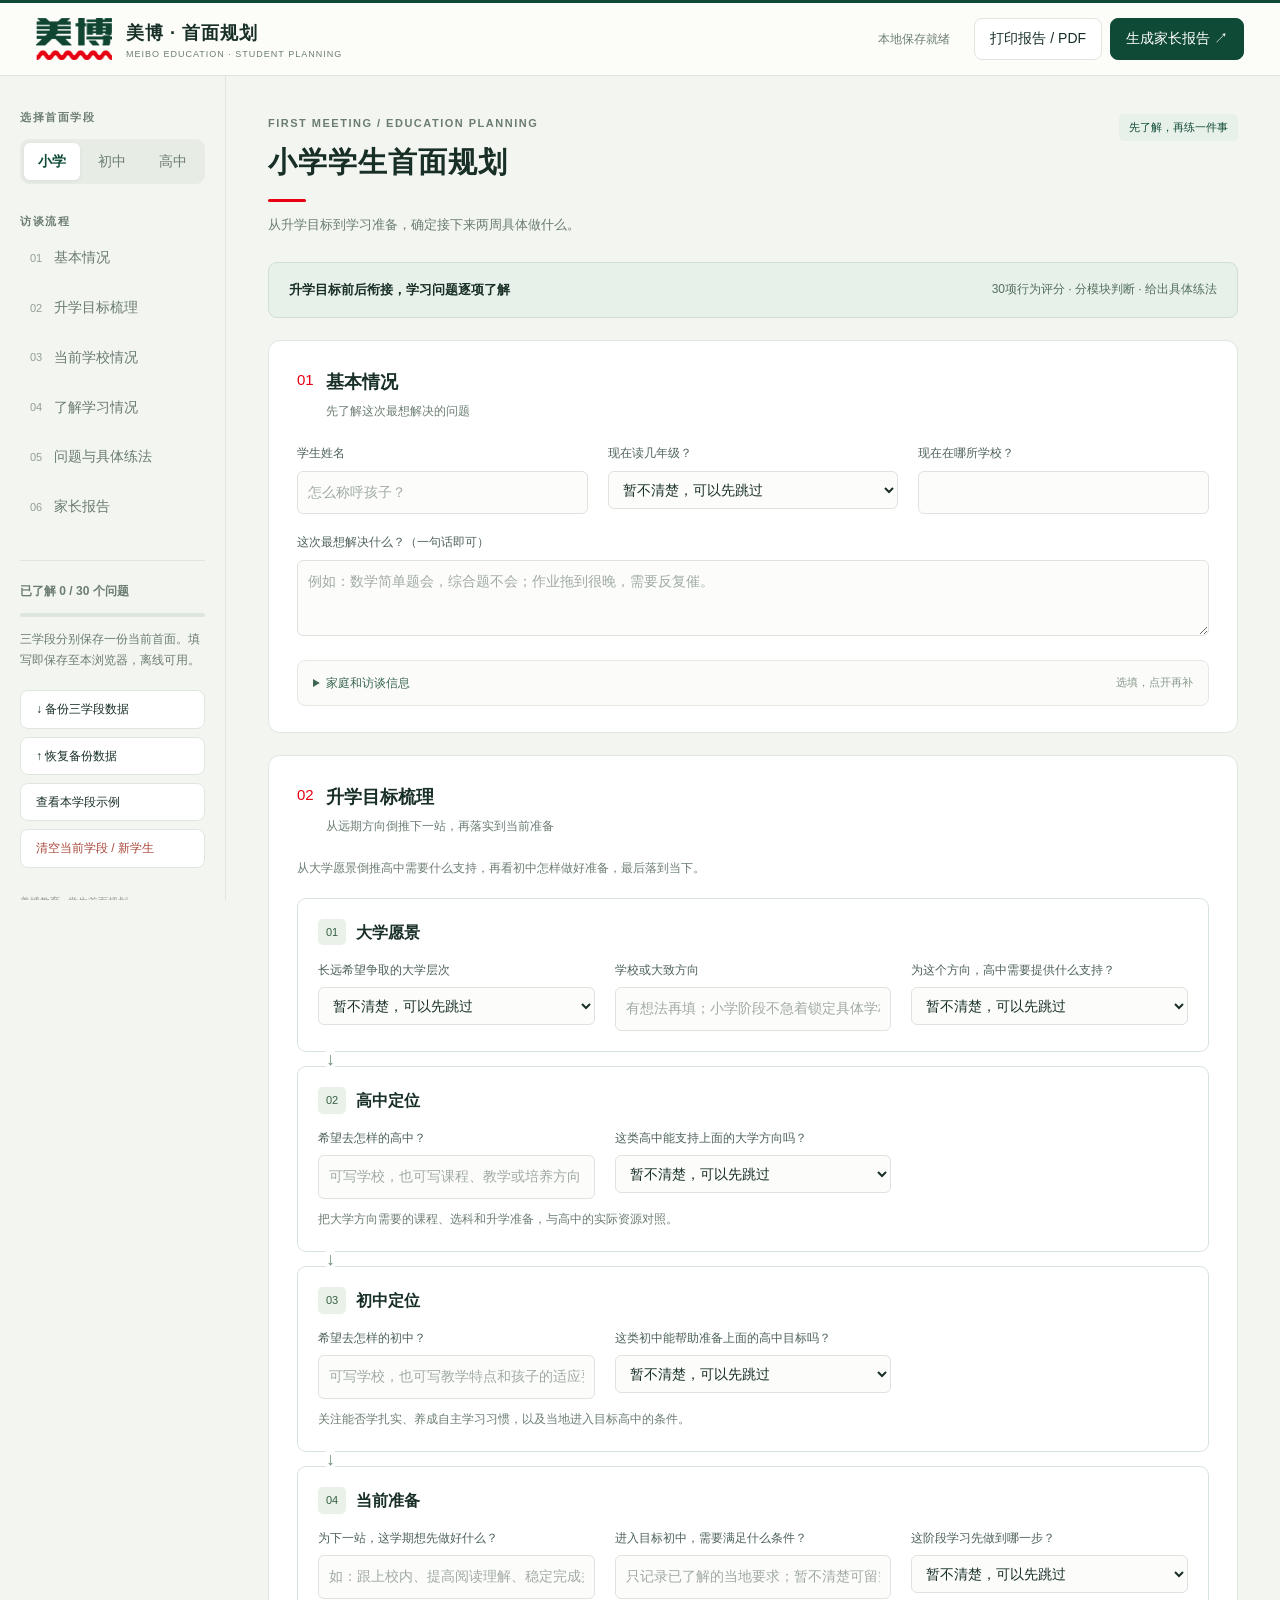
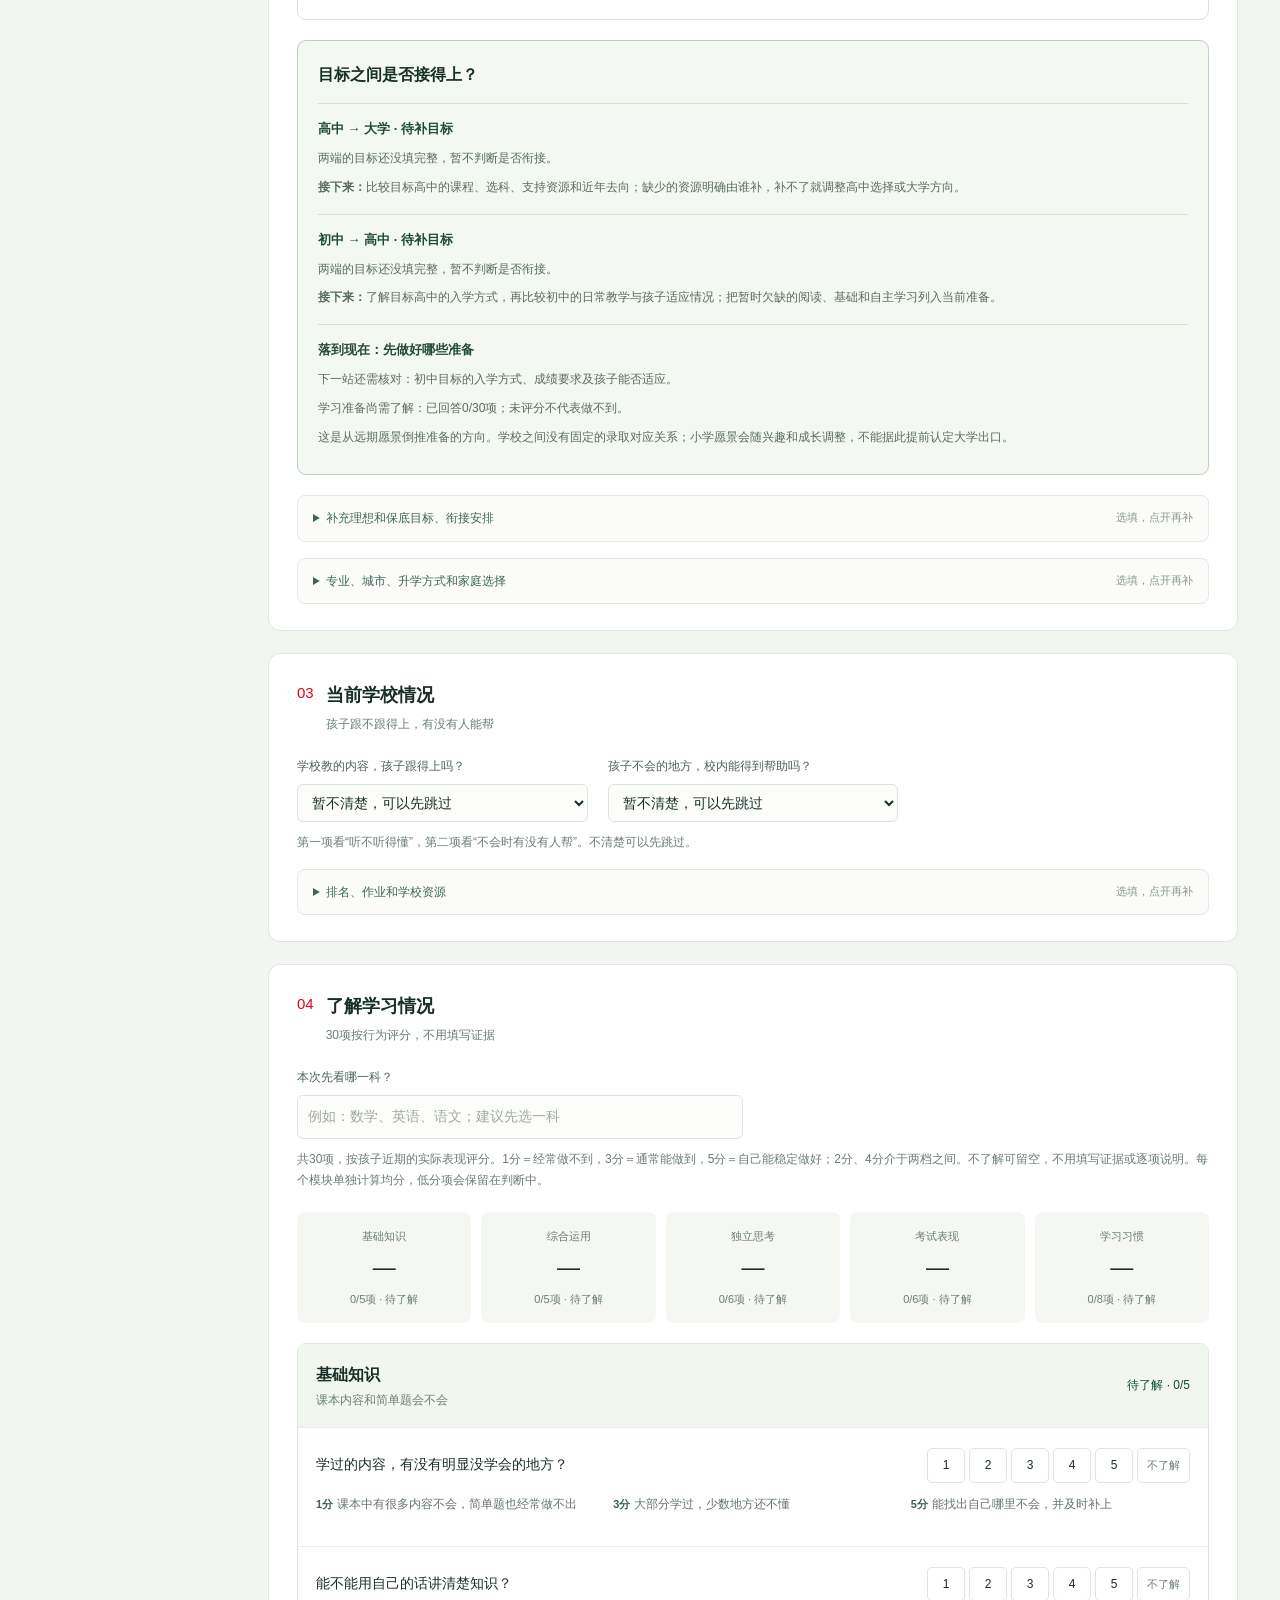
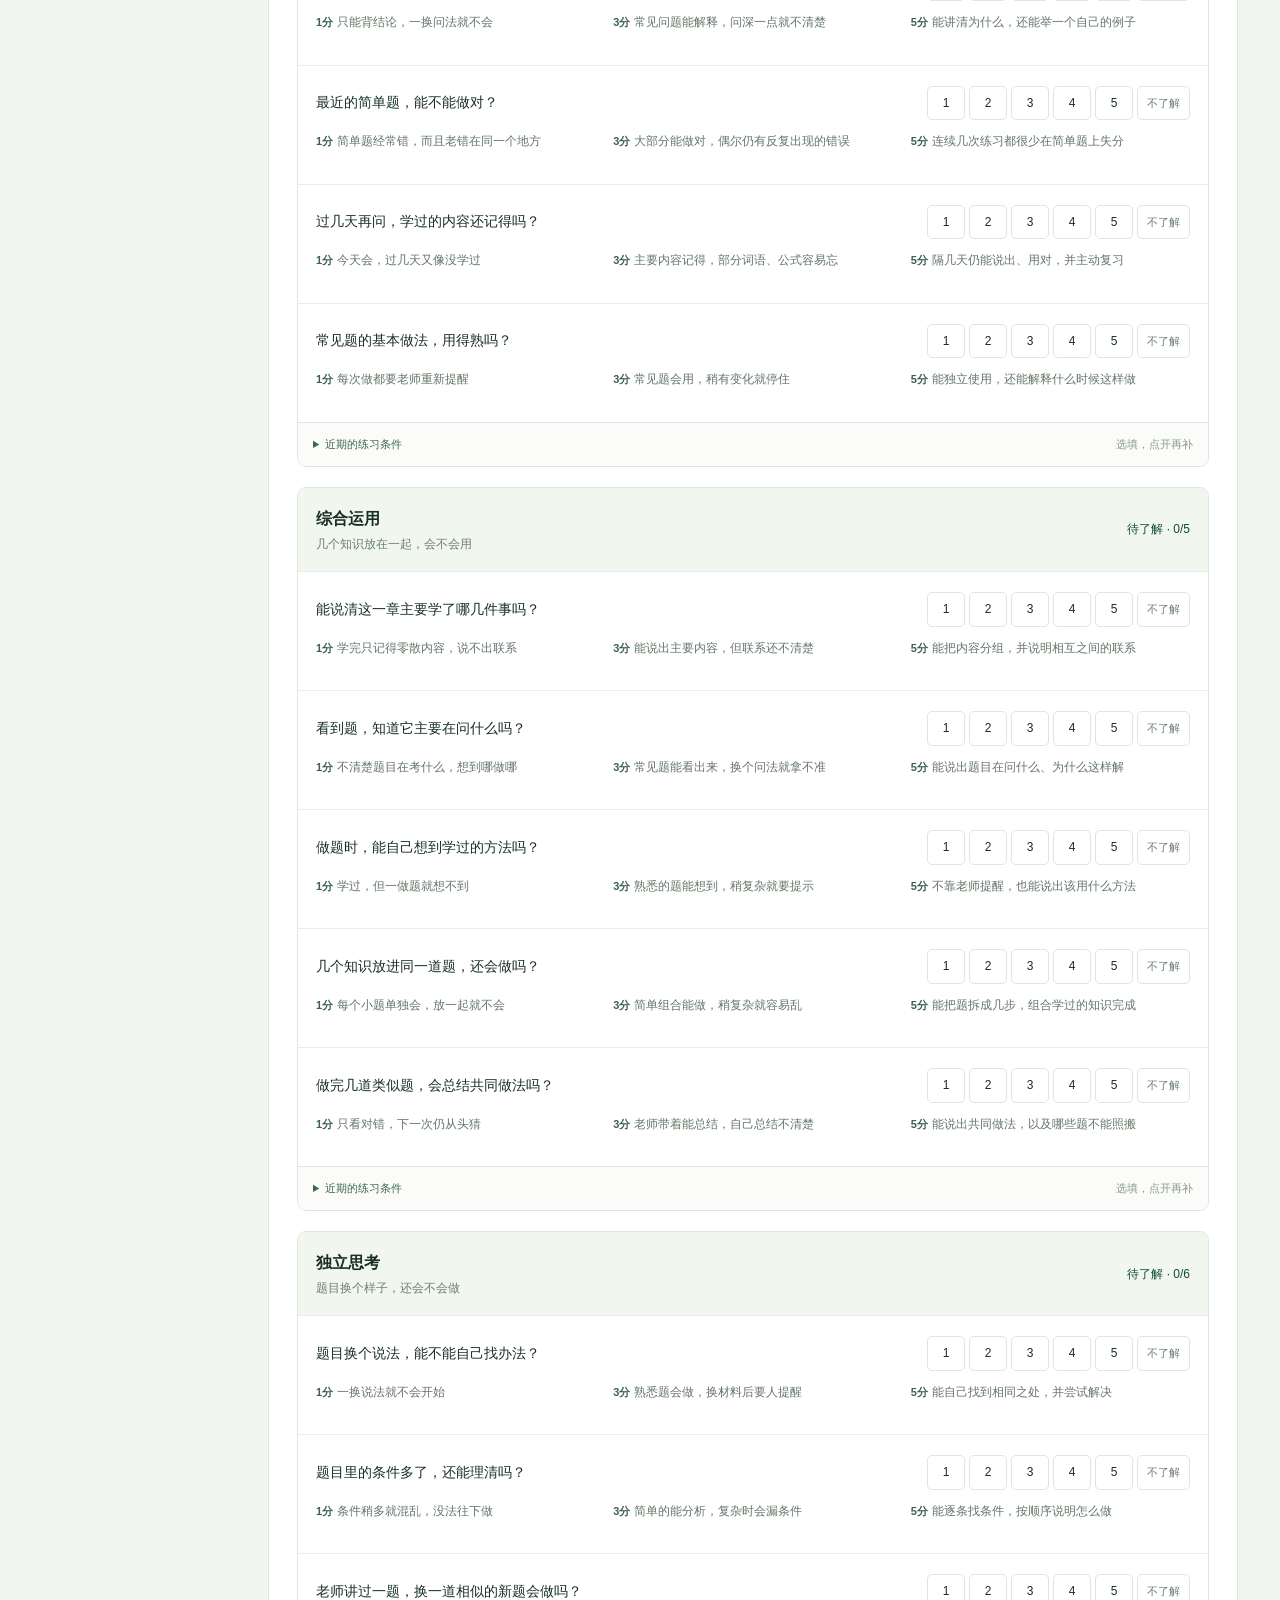
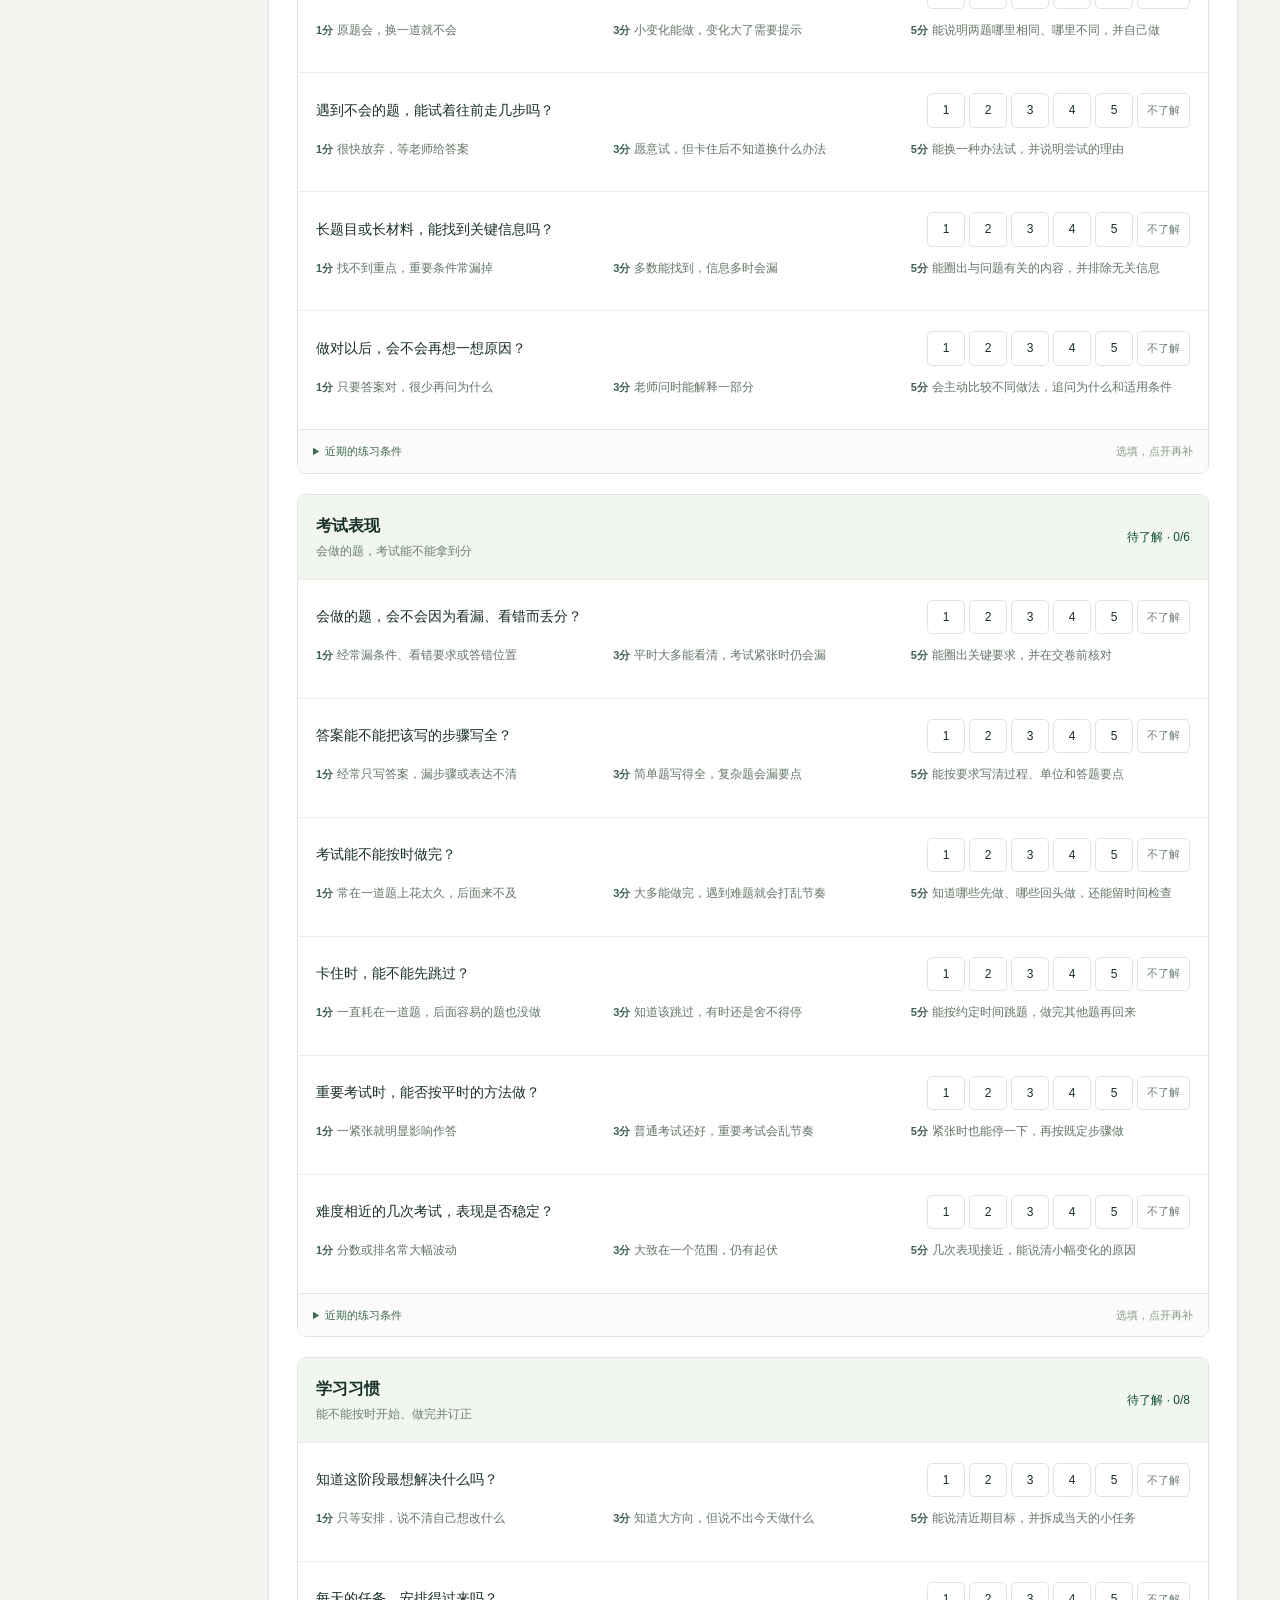
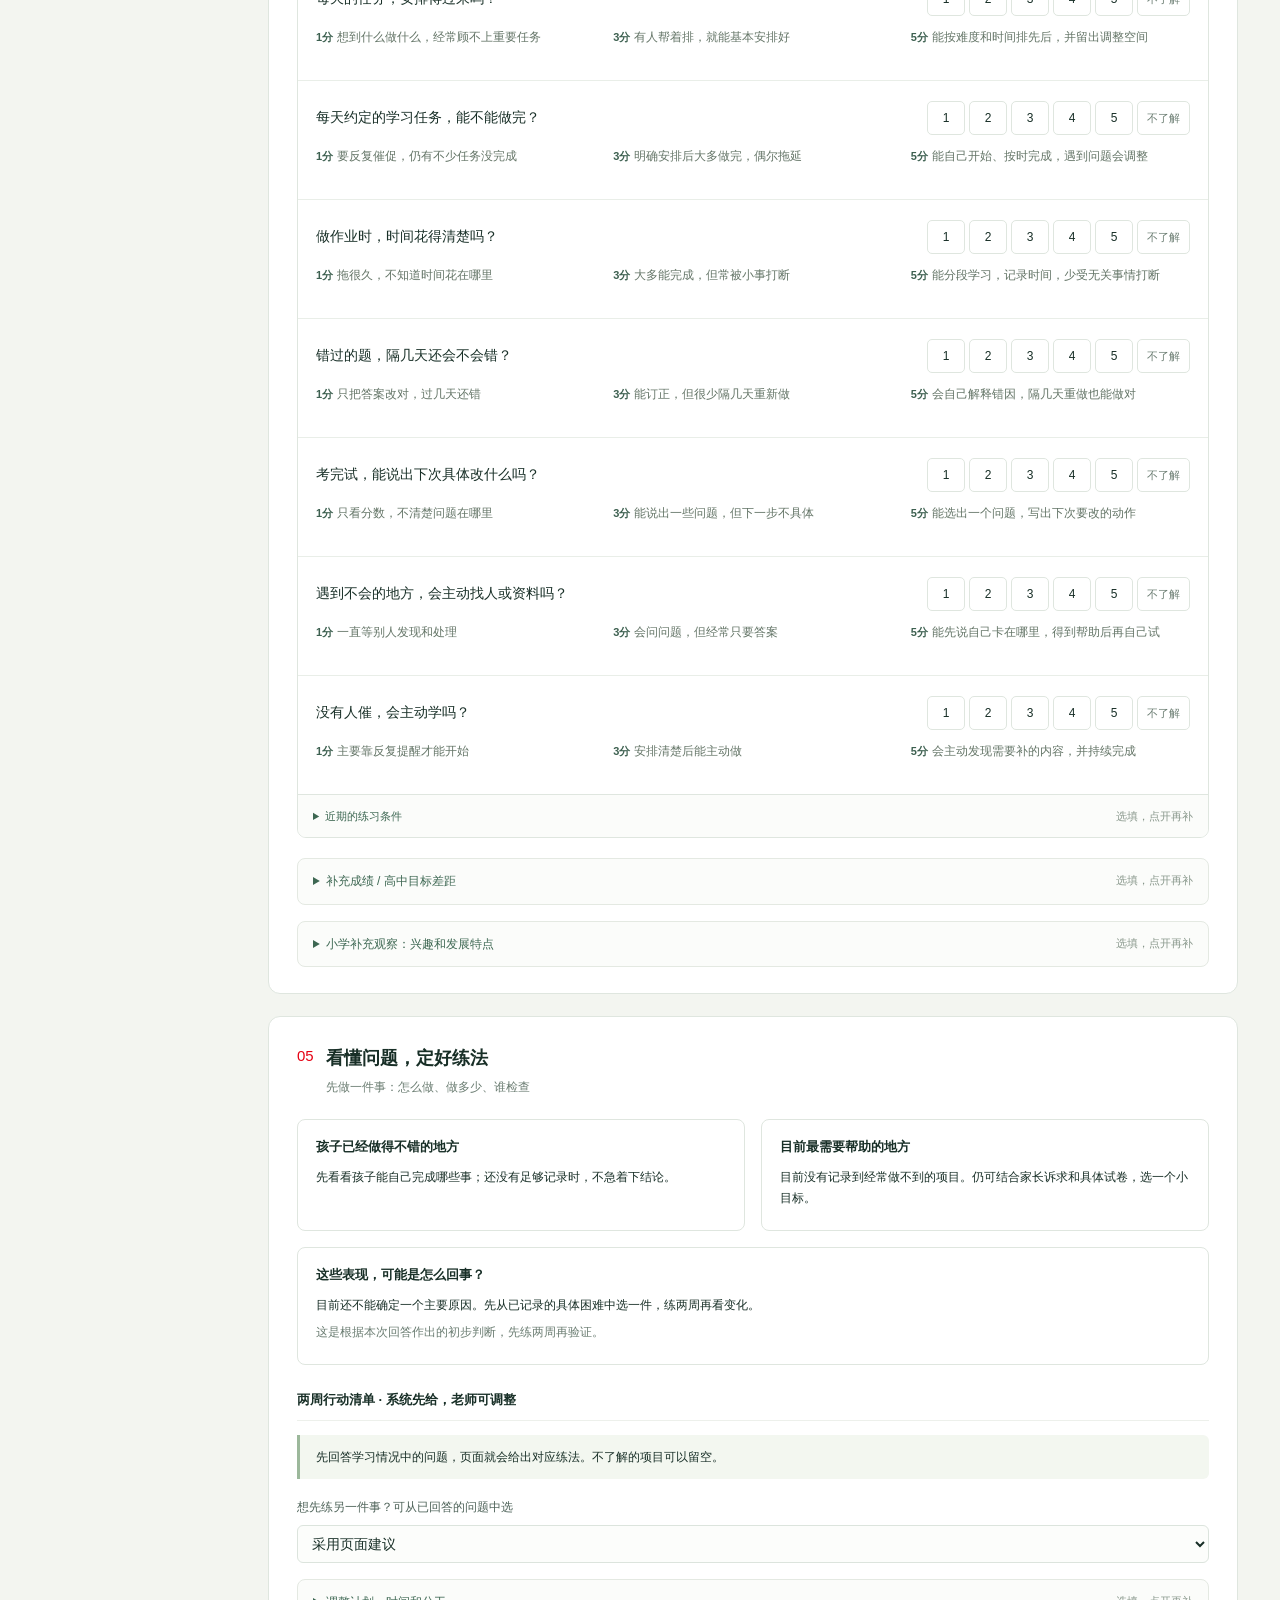
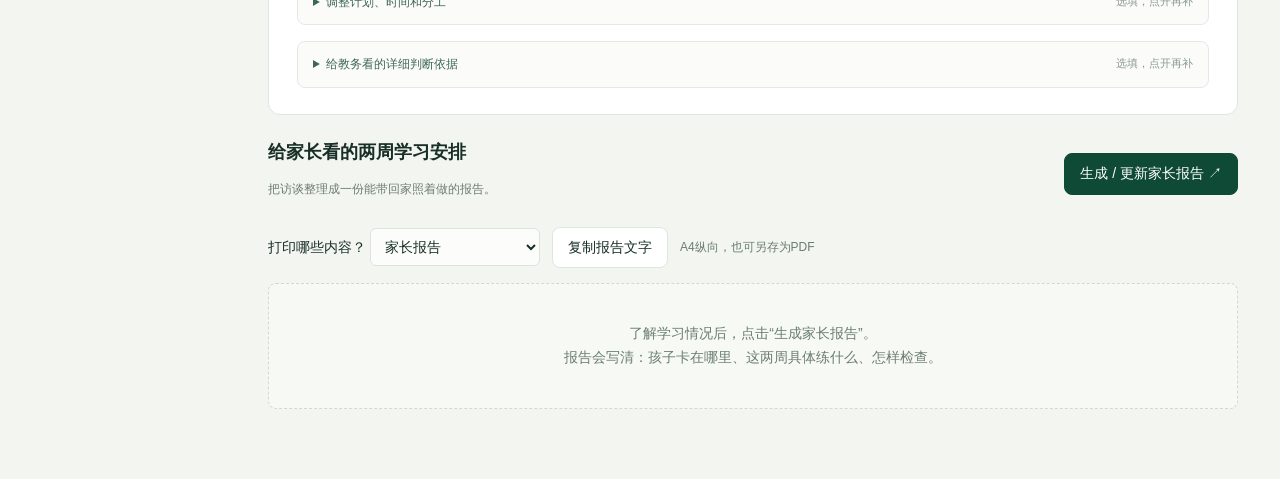
==== commit 848c7a3f: "Restore 30-item assessment and connect education goals across stages" ====
--- a/student-planning/index.html
+++ b/student-planning/index.html
@@ -12,12 +12,15 @@
 .welcome-strip{background:#e8f1e9;border:1px solid #cfdfd0;border-radius:9px;padding:16px 20px;margin-bottom:22px;display:flex;justify-content:space-between;gap:12px;flex-wrap:wrap}.welcome-strip b{font-size:13px}.welcome-strip span{font-size:12px;color:#52705d}.optional{margin-top:16px;border:1px solid #e4e9e2;border-radius:8px;background:#fbfcfa}.optional>summary{padding:12px 15px;cursor:pointer;font-size:12px;color:#3d6752}.optional>summary span{float:right;color:#87968a;font-size:11px}.optional[open]>summary{border-bottom:1px solid #e4e9e2}.optional-body{padding:18px}.simple-module{border:1px solid var(--line);border-radius:9px;overflow:hidden;margin:20px 0}.simple-module-head{padding:17px 18px;background:#f1f6ef;display:flex;justify-content:space-between;gap:12px;align-items:center}.simple-module-head h3{margin:0;font-size:16px}.simple-module-head p{margin:2px 0 0;color:#6a8070;font-size:12px}.simple-module>.optional{border-radius:0;border:0;border-top:1px solid var(--line);margin:0}.simple-module .optional-body{background:white}.simple-module .rating-item{padding:20px 18px}.rating-name{font-size:14px;font-weight:500}.anchors{font-size:12px;color:#647567;gap:18px;line-height:1.8}.anchors b{font-size:11px;color:#3d6050}.rate-buttons button{min-width:38px;padding:6px 9px}.action-card{border:1px solid #abc6b0;background:#f0f6ee;border-radius:10px;padding:23px}.action-card h3{font-size:20px;line-height:1.5;margin:8px 0}.action-card>p{color:#5e7261;font-size:13px}.action-step{padding-top:15px;margin-top:15px;border-top:1px solid #d5e3d3}.action-step>b{font-size:14px}.action-step p{font-size:13px;line-height:1.9;margin:7px 0;white-space:pre-line}.action-step .example-line{font-size:12px;color:#6d826e}.report-tools{display:flex;align-items:center;flex-wrap:wrap;gap:12px;margin:15px 0}.report .action-card h3{font-size:17px;margin-top:5px}.report .action-step{padding-top:9px;margin-top:9px}.report .action-step p{font-size:12px}.report .report-header p{margin:5px 0}.report .compact-metrics{font-size:11px;table-layout:fixed}.report .compact-metrics th,.report .compact-metrics td{padding:8px 5px}.preline{white-space:pre-line}.report{max-width:100%}.focus-line{margin-bottom:20px}.focus-line .fields{grid-template-columns:1fr 1fr}.simple-module .optional summary{font-size:11px}.report h3{margin-top:21px}
 @media(max-width:750px){.optional>summary span{float:none;display:block;margin-top:2px}.optional-body{padding:15px}.focus-line .fields{grid-template-columns:1fr}.action-card{padding:18px}.action-card h3{font-size:18px}.rate-buttons button{min-width:36px}.welcome-strip{padding:14px}.report .compact-metrics{font-size:10px}.report .compact-metrics td{overflow-wrap:anywhere}.rating-top{gap:12px}.anchors{gap:6px}}
 @media print{.welcome-strip{display:none!important}.report .action-card{background:white;border:1px solid #c4d7c3;padding:12px;break-inside:auto}.report .action-step{break-inside:avoid}.report .action-card h3{font-size:13pt}.report .action-step p{font-size:9.5pt}.report .compact-metrics{font-size:8pt}.report .action-card>.eyebrow,.report .action-card>h3{break-after:avoid-page}.report .action-card>p{break-after:avoid-page}#printSnapshot .snapshot-field{white-space:pre-wrap}.report-header .meta{font-size:9pt}}
+.goal-chain-form{display:grid;gap:14px;margin:18px 0}.goal-card{border:1px solid #d8e3d9;border-radius:9px;padding:20px;position:relative;background:white}.goal-card+.goal-card:before{content:'↓';position:absolute;top:-19px;left:28px;color:#6d8c75;background:white;font-size:18px;line-height:22px}.goal-card-title{display:flex;align-items:center;gap:10px;margin-bottom:14px}.goal-card-title span{font-size:11px;background:#e9f1e8;color:#356044;padding:4px 8px;border-radius:5px}.goal-card-title h3{margin:0;font-size:16px}.goal-card .note{margin-bottom:0}.goal-overview{margin:20px 0;border:1px solid #bbd0be;border-radius:9px;background:#f4f8f2;padding:20px}.goal-overview>h3{font-size:16px;margin:0 0 15px}.goal-overview-node{background:white;border:1px solid #e1e8de;border-radius:7px;padding:12px 15px}.goal-overview-node>b{display:block;font-size:11px;color:#618168}.goal-overview-node>strong{display:block;font-size:14px;margin-top:3px;font-weight:500}.goal-overview p{font-size:12px;line-height:1.9;margin:6px 0;color:#586b5d}.chain-arrow{text-align:center;line-height:22px;color:#7e9e82}.bridge-result{margin-top:15px;padding-top:13px;border-top:1px solid #d5e1d1}.bridge-result>b{font-size:13px;color:#214b34}.report .goal-overview{padding:15px;margin:15px 0}.report .goal-overview p{font-size:12px}.report .goal-overview-node{break-inside:avoid}.report .bridge-result{break-inside:avoid}.report .goal-overview>h3{margin-top:0}
+@media(max-width:750px){.goal-card,.goal-overview{padding:15px}.goal-card .fields{grid-template-columns:1fr}}
+@media print{.report .goal-overview{padding:10px;background:white;break-inside:auto}.report .goal-overview p{font-size:9pt}.report .goal-overview-node{padding:7px 10px}.report .goal-overview-node>strong{font-size:10pt}.report .bridge-result>b{font-size:10pt}.report .bridge-result{margin-top:8px;padding-top:8px}.report .goal-overview>h3{break-after:avoid}.chain-arrow{line-height:16px}}
 
 </style>
 </head>
 <body>
 <header class="topbar"><div class="brand"><img class="brand-logo" src="[data-uri]" alt="美博教育 Logo"><div><b>美博 · 首面规划</b><small>MEIBO EDUCATION · STUDENT PLANNING</small></div></div><div class="top-actions"><span id="saveStatus" class="save-status" role="status" aria-live="polite">本地保存就绪</span><button id="printBtn">打印报告 / PDF</button><button id="generateTop" class="primary">生成家长报告 ↗</button></div></header>
-<div class="layout"><aside class="sidebar"><div class="eyebrow">选择首面学段</div><div class="stage-tabs" id="stageTabs"></div><div class="eyebrow">访谈流程</div><nav><a class="nav-item" href="#basic"><span>01</span>基本情况</a><a class="nav-item" href="#goals"><span>02</span>升学目标梳理</a><a class="nav-item" href="#school"><span>03</span>当前学校情况</a><a class="nav-item" href="#diagnosis"><span>04</span>了解学习情况</a><a class="nav-item" href="#planning"><span>05</span>问题与具体练法</a><a class="nav-item" href="#result"><span>06</span>家长报告</a></nav><div class="card-note"><b id="progressText">已了解 0 / 10 个问题</b><div class="progress"><div id="progressBar"></div></div><p>三学段分别保存一份当前首面。填写即保存至本浏览器，离线可用。</p><button id="exportBtn" class="wide">↓ 备份三学段数据</button><button id="importBtn" class="wide">↑ 恢复备份数据</button><button id="demoBtn" class="wide">查看本学段示例</button><button id="resetBtn" class="wide danger">清空当前学段 / 新学生</button><input type="file" accept="application/json,.json" id="importFile" hidden><p class="version">简明实操版 · v2.0<br>建议每次完成首面后导出备份。</p></div></aside>
+<div class="layout"><aside class="sidebar"><div class="eyebrow">选择首面学段</div><div class="stage-tabs" id="stageTabs"></div><div class="eyebrow">访谈流程</div><nav><a class="nav-item" href="#basic"><span>01</span>基本情况</a><a class="nav-item" href="#goals"><span>02</span>升学目标梳理</a><a class="nav-item" href="#school"><span>03</span>当前学校情况</a><a class="nav-item" href="#diagnosis"><span>04</span>了解学习情况</a><a class="nav-item" href="#planning"><span>05</span>问题与具体练法</a><a class="nav-item" href="#result"><span>06</span>家长报告</a></nav><div class="card-note"><b id="progressText">已了解 0 / 30 个问题</b><div class="progress"><div id="progressBar"></div></div><p>三学段分别保存一份当前首面。填写即保存至本浏览器，离线可用。</p><button id="exportBtn" class="wide">↓ 备份三学段数据</button><button id="importBtn" class="wide">↑ 恢复备份数据</button><button id="demoBtn" class="wide">查看本学段示例</button><button id="resetBtn" class="wide danger">清空当前学段 / 新学生</button><input type="file" accept="application/json,.json" id="importFile" hidden><p class="version">美博教育 · 学生首面规划<br>建议每次完成首面后导出备份。</p></div></aside>
 <main class="main"><div class="hero"><div><div class="eyebrow">FIRST MEETING / EDUCATION PLANNING</div><h1 id="pageTitle">小学学生首面规划</h1><p id="stageSubtitle"></p></div><span class="tag">先了解，再练一件事</span></div><div class="mobile-stage"><div class="stage-tabs" id="mobileStageTabs"></div><div class="choices"><button onclick="exportData()">备份数据</button><button onclick="document.getElementById('importFile').click()">恢复备份</button><button onclick="resetStage()" class="danger">清空本学段</button></div><p class="note" id="mobileSave"></p></div><div id="formRoot"></div><div id="printSnapshot"></div></main></div><div id="toast" class="toast hidden" role="status"></div>
 <script>
 'use strict';
@@ -84,7 +87,6 @@
 function checks(key,label,options){return `<div class="field full"><span>${esc(label)}</span><div class="choices">${options.map(o=>`<label class="choice"><input data-check="${key}" type="checkbox" value="${esc(o)}" ${arr(key).includes(o)?'checked':''}>${esc(o)}</label>`).join('')}</div></div>`}
 function section(id,no,title,sub,body){return `<section id="${id}" class="card editor"><div class="section-head"><span class="section-no">${no}</span><div><h2>${title}</h2><p>${sub}</p></div></div>${body}</section>`}
 function scoreTable(){const st=app.active;return `<div class="table-wrap"><table class="scorebook"><thead><tr><th>学科 / 计入</th><th>当前分</th><th>满分</th><th>目标分</th><th>目标差距</th><th>预计能减少的丢分</th><th>定位</th><th>主要卡在哪方面</th><th>成绩来自哪里 / 错因</th></tr></thead><tbody>${STAGES[st].subjects.map((s,i)=>`<tr><td><label class="small-label"><input type="checkbox" data-include="${i}" aria-label="计入${s}分数账" ${f('include'+i)==='0'?'':'checked'}> 计入</label>${st==='high'&&i>2?`<input aria-label="${s}名称" data-field="subjectName${i}" value="${esc(f('subjectName'+i)||s)}">`:s}</td>${['now','max','target'].map(k=>`<td><input aria-label="${s}${({now:'当前分',max:'满分',target:'目标分'})[k]}" data-field="${k}${i}" type="number" min="0" step="any" value="${esc(f(k+i))}"></td>`).join('')}<td id="gap${i}">—</td><td><input aria-label="${s}可回收分" type="number" min="0" step="any" data-field="recover${i}" value="${esc(f('recover'+i))}"></td><td><select aria-label="${s}定位" data-field="position${i}"><option value="">待判断</option>${['优势','稳定','短板'].map(o=>`<option ${f('position'+i)===o?'selected':''}>${o}</option>`).join('')}</select></td><td><select aria-label="${s}主要卡在哪方面" data-field="cause${i}"><option value="">待判断</option>${MODULES.map(m=>`<option value="${m.id}" ${f('cause'+i)===m.id?'selected':''}>${m.name}</option>`).join('')}</select></td><td><input aria-label="${s}成绩证据" data-field="subjectEvidence${i}" value="${esc(f('subjectEvidence'+i))}" placeholder="试卷、日期、失分归因"></td></tr>`).join('')}</tbody></table></div><p class="note">未参加本次考试 / 未开设的学科可取消“计入”，小计只汇总已勾选学科。* 可回收分由教务依据试卷估计，是当前分数中可改善失分的判断，不等同于目标差距；不得超过满分与当前分之差。分数须统一原始分 / 赋分、考试和满分口径。</p><div id="scoreAccount" class="hint"></div>`}
-function potentialForm(){return `<div class="subhead">小学专项 · 高潜特征与发展类型</div><p class="note">按年龄与已有学习机会观察；高潜特征用于安排发展性观察，不是智力鉴定，也不构成特殊招生资格。</p>${POTENTIAL.map(it=>`<div class="rating-item"><div class="rating-top"><b id="label-p-${it[0]}">${it[1]}</b><div class="rate-buttons" role="group" aria-labelledby="label-p-${it[0]}">${[1,2,3,4,5].map(n=>`<button data-potential="${it[0]}" data-value="${n}" class="${current().potential[it[0]]===n?'selected':''}" aria-pressed="${current().potential[it[0]]===n}">${n}</button>`).join('')}<button class="clear" data-pclear="${it[0]}">待评</button></div></div><div class="anchors"><div><b>1分</b>${it[2]}</div><div><b>3分</b>${it[3]}</div><div><b>5分</b>${it[4]}</div></div><input class="evidence" aria-label="${it[1]}观察证据" data-pevidence="${it[0]}" value="${esc(current().potentialEvidence[it[0]]||'')}" placeholder="记录跨时间 / 跨场景观察、作品或具体事例"></div>`).join('')}<div class="fields" style="margin-top:16px">${select('potentialSource','高潜观察证据范围',['仅本次面谈 / 单一描述','两个及以上场景或时点的具体证据'])}${select('devConfirm','教务确认的发展类型',['基础稳定型','优秀学业型','单科突出型','高潜特征待验证','暂时无法判断'])}${area('devReason','发展类型确认依据 / 下一步观察')}</div><div class="hint" id="potentialResult"></div>`}
 function demand(){if(f('goalDemand').includes('巩固'))return {target:3.2,label:'巩固达标',source:'当前阶段需求'};if(f('goalDemand').includes('稳步'))return {target:3.8,label:'稳步提升',source:'当前阶段需求'};if(f('goalDemand').includes('拔高'))return {target:4.3,label:'拔高突破',source:'当前阶段需求'};if(['清北','顶尖985','其他985'].includes(f('idealLevel')))return {target:4.3,label:'拔高突破',source:'由家庭理想大学层次暂估，请确认阶段需求'};return {target:3.8,label:'稳步提升',source:'需求未填，按中等需求暂估'}}
 function scoreAccount(){let n=0,t=0,r=0,nc=0,tc=0,rc=0;const invalid=[],rows=[];STAGES[app.active].subjects.forEach((s,i)=>{if(f('include'+i)==='0')return;const a=num(f('now'+i)),b=num(f('target'+i)),c=num(f('max'+i)),d=num(f('recover'+i));const name=f('subjectName'+i)||s;const bad=[a,b,c,d].some(v=>v!==null&&v<0)||(c!==null&&((a!==null&&a>c)||(b!==null&&b>c)))||(d!==null&&c!==null&&a!==null&&d>c-a);if(bad)invalid.push(name);const gap=a!==null&&b!==null&&!bad?b-a:null;rows.push({i,name,now:a,target:b,max:c,recover:d,gap,cause:f('cause'+i),bad});if(!bad){if(a!==null){n+=a;nc++}if(b!==null){t+=b;tc++}if(d!==null){r+=d;rc++}}});return {n,t,r,nc,tc,rc,invalid,rows,all:rows.length>0&&rows.every(v=>v.now!==null&&v.target!==null&&v.max!==null&&!v.bad)}}
 function rankCandidates(ms){const D=demand(),by=Object.fromEntries(ms.map(m=>[m.id,m]));const account=scoreAccount();const rec=Object.fromEntries(MODULES.map(m=>[m.id,0]));account.rows.forEach(row=>{if(!row.bad&&row.now!==null&&row.max!==null&&row.recover!==null&&rec[row.cause]!==undefined)rec[row.cause]+=row.recover});const recTotal=Object.values(rec).reduce((a,b)=>a+b,0);return ms.filter(m=>m.complete).map(m=>{let prereq=0;const notes=[];let blocked=false;const gap=Math.max(0,D.target-m.avg);if(m.id==='base'&&m.avg<3.5){prereq+=1.6;notes.push('基础是后续框架与思维的前置条件')}if(m.id==='frame'&&m.avg<3.5){if(by.base.complete&&by.base.avg>=3.5){prereq+=1.3;notes.push('基础较好而知识调用偏弱，框架更值得优先核查')}else{prereq+=.3;notes.push('需与基础漏洞区分，避免把前置问题归成框架问题')}}if(m.id==='manage'&&m.avg<3){prereq+=1.4;notes.push('执行不足可能削弱其他训练的落实')}if(m.id==='stable'&&m.avg<3&&by.base.complete&&by.base.avg>=3.5){prereq+=1.2;notes.push('基础较好但考试损耗明显，可优先验证执行流程')}if(m.id==='think'&&(!by.base.complete||!by.frame.complete||by.base.avg<3.5||by.frame.avg<3.5)){blocked=true;notes.push('前置基础 / 框架未达3.5或未评齐，列为后置候选')}const sp=f('space_'+m.id),space=sp.startsWith('较大')?1.2:sp.startsWith('有限')?.15:.65;const serious=Math.max(0,2.5-m.avg)*1.2;const lowWeight=Math.min(.8,m.lows.length*.2);const recovery=recTotal?1.2*rec[m.id]/recTotal:0;const value=gap*2+serious+prereq+space+lowWeight+recovery;notes.push('目标参考线'+D.target.toFixed(1)+'，模块差距'+gap.toFixed(2));notes.push(sp?'改善空间：'+sp:'改善空间未评，暂按中等');if(rec[m.id])notes.push('已归因的可回收分 '+rec[m.id].toFixed(1));if(m.lows.length)notes.push(m.lows.length+'个1—2分单项');return {...m,value,notes,blocked,spaceUnknown:!sp}}).filter(m=>m.avg<D.target||m.lows.length).sort((a,b)=>Number(a.blocked)-Number(b.blocked)||b.value-a.value)}
@@ -94,8 +96,7 @@
 function exportData(){const blob=new Blob([JSON.stringify(app,null,2)],{type:'application/json'});download(blob,'首面规划备份_'+localDate()+'.json');toast('已导出三学段备份，请妥善保存')}
 function download(blob,name){const u=URL.createObjectURL(blob),a=document.createElement('a');a.href=u;a.download=name;a.click();setTimeout(()=>URL.revokeObjectURL(u),3000)}
 async function copyReport(){if(!current().reportGenerated)generate(false);const text=$('reportRoot').innerText;try{await navigator.clipboard.writeText(text);toast('已复制家长版结论')}catch(e){download(new Blob([text],{type:'text/plain;charset=utf-8'}),(f('name')||'学生')+'_首面规划结论.txt');toast('浏览器限制剪贴板，已改为下载文字结论')}}
-// V2: quick interview, plain Chinese, and issue-specific two-week actions.
-const QUICK={base:[1,2],frame:[2,3],think:[0,2],stable:[0,2],manage:[2,4]};
+// Full 30-item assessment, linked education goals and specific two-week actions.
 const FRIENDLY={base:['基础知识','课本内容和简单题会不会'],frame:['综合运用','几个知识放在一起，会不会用'],think:['独立思考','题目换个样子，还会不会做'],stable:['考试表现','会做的题，考试能不能拿到分'],manage:['学习习惯','能不能按时开始、做完并订正']};
 const QUESTIONS={
 base:[['学过的内容，有没有明显没学会的地方？','课本中有很多内容不会，简单题也经常做不出','大部分学过，少数地方还不懂','能找出自己哪里不会，并及时补上'],['能不能用自己的话讲清楚知识？','只能背结论，一换问法就不会','常见问题能解释，问深一点就不清楚','能讲清为什么，还能举一个自己的例子'],['最近的简单题，能不能做对？','简单题经常错，而且老错在同一个地方','大部分能做对，偶尔仍有反复出现的错误','连续几次练习都很少在简单题上失分'],['过几天再问，学过的内容还记得吗？','今天会，过几天又像没学过','主要内容记得，部分词语、公式容易忘','隔几天仍能说出、用对，并主动复习'],['常见题的基本做法，用得熟吗？','每次做都要老师重新提醒','常见题会用，稍有变化就停住','能独立使用，还能解释什么时候这样做']],
@@ -105,21 +106,45 @@
 manage:[['知道这阶段最想解决什么吗？','只等安排，说不清自己想改什么','知道大方向，但说不出今天做什么','能说清近期目标，并拆成当天的小任务'],['每天的任务，安排得过来吗？','想到什么做什么，经常顾不上重要任务','有人帮着排，就能基本安排好','能按难度和时间排先后，并留出调整空间'],['每天约定的学习任务，能不能做完？','要反复催促，仍有不少任务没完成','明确安排后大多做完，偶尔拖延','能自己开始、按时完成，遇到问题会调整'],['做作业时，时间花得清楚吗？','拖很久，不知道时间花在哪里','大多能完成，但常被小事打断','能分段学习，记录时间，少受无关事情打断'],['错过的题，隔几天还会不会错？','只把答案改对，过几天还错','能订正，但很少隔几天重新做','会自己解释错因，隔几天重做也能做对'],['考完试，能说出下次具体改什么吗？','只看分数，不清楚问题在哪里','能说出一些问题，但下一步不具体','能选出一个问题，写出下次要改的动作'],['遇到不会的地方，会主动找人或资料吗？','一直等别人发现和处理','会问问题，但经常只要答案','能先说自己卡在哪里，得到帮助后再自己试'],['没有人催，会主动学吗？','主要靠反复提醒才能开始','安排清楚后能主动做','会主动发现需要补的内容，并持续完成']]
 };
 MODULES.forEach(m=>{m.oldName=m.name;m.name=FRIENDLY[m.id][0];m.brief=FRIENDLY[m.id][1];m.items=QUESTIONS[m.id]});
-const LABELS={quick:'快速首面 · 10个问题',full:'详细评估 · 30个问题','匹配':'通常能得到帮助','基本匹配':'大部分时候能得到帮助','部分不匹配':'有些地方缺少帮助','明显不匹配':'很难得到针对帮助','偏基础':'学校教得偏简单','适中':'大部分能跟上','偏难':'部分内容跟得吃力','明显超出当前能力':'很多内容跟不上',
+const LABELS={'匹配':'通常能得到帮助','基本匹配':'大部分时候能得到帮助','部分不匹配':'有些地方缺少帮助','明显不匹配':'很难得到针对帮助','偏基础':'学校教得偏简单','适中':'大部分能跟上','偏难':'部分内容跟得吃力','明显超出当前能力':'很多内容跟不上',
 '巩固达标 / 守住底线':'先把简单题和基本习惯做好','稳步提升 / 重点学校':'希望稳步提分，向目标学校靠近','拔高突破 / 顶尖目标':'基础较好，希望冲更高目标',
 '较大：证据明确，资源到位':'能配合，也有老师支持','中等：可干预，需持续支持':'可以做，需要提醒和帮助','有限：周期 / 资源存在限制':'时间、配合度或资源有限',
 '冲刺型：接受波动，保留备选':'愿意冲一冲，也接受结果有波动','稳健型：目标与确定性兼顾':'既争取好结果，也保留稳妥选择','稳定型：优先底线与确定性':'优先保证能接受的结果'};
-function quickMode(){return f('assessmentMode')!=='full'}
-function indices(m){return quickMode()?QUICK[m.id]:m.items.map((_,i)=>i)}
+function indices(m){return m.items.map((_,i)=>i)}
 function display(v){return LABELS[v]||v}
 function moduleFor(v){return MODULES.find(m=>m.id===v||m.name===v||m.oldName===v)}
 function fold(title,body){return `<details class="optional"><summary>${title} <span>选填，点开再补</span></summary><div class="optional-body">${body}</div></details>`}
 function select(key,label,options,cls=''){const list=[...options];if(f(key)&&!list.includes(f(key)))list.push(f(key));return `<label class="field ${cls}"><span>${esc(label)}</span><select data-field="${key}"><option value="">暂不清楚，可以先跳过</option>${list.map(o=>`<option value="${esc(o)}" ${f(key)===o?'selected':''}>${esc(display(o))}</option>`).join('')}</select></label>`}
 function basicForm(){return `<div class="fields core-fields">${input('name','学生姓名','text','怎么称呼孩子？')}${select('grade','现在读几年级？',STAGES[app.active].grades)}${input('school','现在在哪所学校？')}${area('concern','这次最想解决什么？（一句话即可）','例如：数学简单题会，综合题不会；作业拖到很晚，需要反复催。')}</div>${fold('家庭和访谈信息',`<div class="fields">${input('interviewDate','面谈日期','date')}${input('teacher','负责老师')}${input('class','班级 / 班型')}${input('region','升学所在省市')}${select('contact','主要沟通人',['父亲','母亲','父母双方','其他监护人'])}${input('studentWish','孩子自己想达到什么目标？')}${input('interest','孩子喜欢什么、愿意长期做什么？')}${input('outside','现在还在上什么课？','text','科目和每周次数')}${input('budget','家里能投入多少时间 / 费用？')}${app.active==='high'?input('electives','选科组合'):''}${area('studentVoice','孩子自己的话','可以记录孩子的感受和希望获得的帮助。')}</div>`)}`}
-function goalsForm(){const st=app.active;const target=st==='primary'?'初中':st==='middle'?'高中':'大学';return `<div class="fields">${st==='high'?input('normalUni','最希望考上哪所大学 / 哪个层次？','text','没有具体学校，可先填“本科”“211”等'):input('normalSchool','最希望考上哪所'+target+'？','text','暂不清楚也可以，先解决当前学习问题')}${select('goalDemand','这阶段先做到哪一步？',['巩固达标 / 守住底线','稳步提升 / 重点学校','拔高突破 / 顶尖目标'])}</div>${fold('理想、正常和保底目标',`<div class="fields">${st==='high'?'':input('idealSchool','理想'+target)+input('floorSchool','最低能接受的'+target)+input('nearGoal','未来1—2年希望达到什么状态？')}${select('idealLevel','理想大学层次',LEVELS)}${select('normalLevel','正常努力想争取的大学层次',LEVELS)}${select('floorLevel','最低能接受的大学层次',LEVELS)}${input('idealUni','理想大学 / 方向')}${st==='high'?'':input('normalUni','正常目标大学 / 方向')}${input('floorUni','保底大学 / 方向')}${input('schoolRequirement','目标学校大约要求什么成绩？','text','写明年份和信息来源，没有资料先留空')}${area('tierReason','这些目标是怎么定的？','参考近年排名、学校要求和孩子意愿，不凭这次评分预测录取。')}</div>`) }${fold('专业、城市、升学方式和家庭选择',`<div class="fields">${checks('majors','可能感兴趣的专业方向',['数学 / 基础科学','计算机 / 人工智能','工程技术','医学 / 生命科学','经济 / 金融','法学 / 社会科学','人文 / 语言','师范 / 教育','艺术 / 设计','体育','暂无倾向'])}${input('majorSpecific','特别想学 / 不接受的专业')}${input('cities','喜欢哪些城市？')}${select('regionFlex','城市能不能调整？',['全国可考虑','优先本省 / 本地','优先一线 / 新一线','仅接受指定城市','尚未讨论'])}${select('priority','学校、专业、城市，哪个更看重？',['学校 > 专业 > 城市','学校 > 城市 > 专业','专业 > 学校 > 城市','专业 > 城市 > 学校','城市 > 学校 > 专业','城市 > 专业 > 学校','尚未达成一致'])}${select('risk','选择时更想冲一冲，还是稳一点？',['冲刺型：接受波动，保留备选','稳健型：目标与确定性兼顾','稳定型：优先底线与确定性','尚未达成一致'])}${select('adjustment','能否接受专业调整？',['接受调剂或调整方向','仅接受指定专业范围','不接受调剂','视院校层次决定','尚未讨论'])}${checks('paths','想了解的升学方式',['普通高考','强基计划','学科竞赛','少年班 / 拔尖项目','综合评价','港澳高校','国际方向','艺术 / 体育','其他','尚未明确'])}${input('pathMain','主要考虑哪条路？')}${input('pathBackup','备选考虑哪条路？')}${input('pathEvidence','是否已查过具体要求？','text','地区、年份、选科和材料要求')}${select('schoolPath','小学 / 初中当前考虑的升学方式',['适应校内 / 就近升学','优质初中平台准备','普通中考升学','指标到校 / 校额等（待核验）','贯通 / 拔尖项目（待核验）','国际方向探索','暂未明确'])}${area('constraints','还有哪些家里必须考虑的条件？','如通勤、寄宿、费用、身体状况和家长孩子的想法差异。')}</div><p class="note">这些选项只是记录意向。实际能不能走，要另查当年当地的招生要求。</p>`)}`}
+const BRIDGE_OPTIONS=['还没比较过','基本支持，仍需核对具体要求','需要额外补充条件','目前不支持，需要调整选择'];
+const UNIVERSITY_NEEDS=['扎实的校内课程和高考准备','理科拔高、竞赛或研究兴趣支持','专业方向所需选科和课程','英语和国际课程准备','先全面发展，暂不确定'];
+function goalName(prefix){return [f(prefix+'Uni'),f(prefix+'Level')].filter(Boolean).join(' / ')}
+function goalChain(){
+ const st=app.active,uni=goalName('normal'),high=st==='primary'?f('futureHighSchool'):st==='middle'?f('normalSchool'):'',middle=st==='primary'?f('normalSchool'):'';
+ const nodes=[{label:st==='high'?'大学目标':'大学愿景',value:uni||'暂未确定',detail:f('universityNeed')?'需要的准备：'+f('universityNeed'):'先想清喜欢的方向，再了解课程、选科或升学方式的要求。'}];
+ if(st!=='high')nodes.push({label:'高中定位',value:high||'暂未确定',detail:st==='primary'?'先写学校或发展方向，后续结合孩子成长调整。':'高中选择要同时考虑升学准备、课程资源和孩子是否适应。'});
+ if(st==='primary')nodes.push({label:'初中定位',value:middle||'暂未确定',detail:'关注日常教学、学习习惯和后续高中准备，结合当地升学方式选择。'});
+ const ac=scoreAccount();nodes.push({label:st==='high'?'当前起点':'当前准备',value:st==='high'?(f('natural')||'目前大致能到哪类学校：待了解'):(f('school')||'当前在读学校待填'),detail:[f('recentRanks')?'近期成绩 / 排名：'+f('recentRanks'):'',st==='high'&&ac.nc?(ac.all?'已填各科总分 '+ac.n.toFixed(1)+'，目标 '+ac.t.toFixed(1):'已填写部分学科分数，不能推算完整总分'):'',f('nearGoal')?'近期希望：'+f('nearGoal'):''].filter(Boolean).join('；')||'结合近期成绩、课堂适应和下面30项学习情况，确定眼前要做的事。'});
+ const links=[];
+ function bridge(label,from,to,key,need,action){const state=f(key);if(!from||!to){links.push({label,state:'待补目标',text:'两端的目标还没填完整，暂不判断是否衔接。',action});return}if(!state||state==='还没比较过'){links.push({label,state:'待比较',text:need,action});return}if(state.startsWith('基本支持'))links.push({label,state:'初步支持',text:'教务当前判断基本支持。仍需核对'+need,action:'核对后保留这条选择，同时准备可接受的备选。'});else if(state.startsWith('需要额外'))links.push({label,state:'需要补条件',text:need+' 当前判断还需补充条件。',action:f(key+'Action')||action});else links.push({label,state:'需要调整',text:'当前判断不能充分支持下一步目标。'+need,action:f(key+'Action')||action})}
+ if(st!=='high')bridge('高中 → 大学',high,uni,'highBridge','目标高中是否能提供'+(f('universityNeed')||'大学方向所需的课程、选科及升学准备')+'。','比较目标高中的课程、选科、支持资源和近年去向；缺少的资源明确由谁补，补不了就调整高中选择或大学方向。');
+ if(st==='primary')bridge('初中 → 高中',middle,high,'middleBridge','目标初中的教学、学习习惯培养和后续升学条件，是否有助于准备目标高中。','了解目标高中的入学方式，再比较初中的日常教学与孩子适应情况；把暂时欠缺的阅读、基础和自主学习列入当前准备。');
+ if(st==='high'){const gap=f('gapStatus');links.push({label:'当前起点 → 大学',state:!uni||!f('natural')?'待补目标':gap&&gap!=='信息不足'?'已记录差距':'待比较',text:!uni||!f('natural')?'先补大学正常目标与当前大致去向，再比较差距。':gap&&gap!=='信息不足'?'与正常目标相比：'+gap+'。这是根据成绩信息填写的判断，不由能力评分推算。':'还需用同类考试排名、选科和目标要求比较，不能只比不同考试的裸分。',action:f('schoolRequirement')?'已记录目标要求：'+f('schoolRequirement')+'。核对适用地区、年份和选科，再把差距拆到各科。':'把近期同类考试排名与目标学校要求对照，先确定正常目标是否可争取，再补理想和保底选择。'})}
+ const ms=stats(),plan=selectedPlan(ms),count=ms.reduce((a,m)=>a+m.count,0);const next=st==='primary'?'初中目标':st==='middle'?'高中目标':'大学目标';
+ const prep=[f('schoolRequirement')?'下一站要求：'+f('schoolRequirement'):'下一站还需核对：'+next+'的入学方式、成绩要求及孩子能否适应。'];
+ if(f('difficulty')==='偏难'||f('difficulty')==='明显超出当前能力')prep.push('当前校内内容已有跟进困难，先补当下缺口，再安排额外拔高。');
+ if(f('match')==='部分不匹配'||f('match')==='明显不匹配')prep.push('校内有些困难缺少针对帮助，需要明确任课老师、家庭或其他资源怎样补上。');
+ if(plan&&plan.m.id!=='maintain')prep.push('学习准备先落到：'+plan.title+'。按下方两周安排练习，复查后再调难度。');else if(count===30)prep.push('当前评分较稳定，先保持有效做法，结合目标要求决定是否需要进一步拔高。');else prep.push('学习准备尚需了解：已回答'+count+'/30项；未评分不代表做不到。');
+ return {nodes,links,prep,uni,high,middle};
+}
+function goalChainHTML(report=false){const g=goalChain();return `<div class="goal-overview"><h3>${report?'升学目标怎样一步步衔接':'目标之间是否接得上？'}</h3>${report?`<div class="goal-overview-nodes">${g.nodes.map(n=>`<div class="goal-overview-node"><b>${esc(n.label)}</b><strong>${esc(n.value)}</strong><p>${esc(n.detail)}</p></div>`).join('<div class="chain-arrow" aria-hidden="true">↓</div>')}</div>`:''}${g.links.map(l=>`<div class="bridge-result"><b>${esc(l.label)} · ${esc(l.state)}</b><p>${esc(l.text)}</p><p><strong>接下来：</strong>${esc(l.action)}</p></div>`).join('')}<div class="bridge-result"><b>落到现在：先做好哪些准备</b>${g.prep.map(p=>'<p>'+esc(p)+'</p>').join('')}</div><p class="note">这是从远期愿景倒推准备的方向。学校之间没有固定的录取对应关系；小学愿景会随兴趣和成长调整，不能据此提前认定大学出口。</p></div>`}
+function goalsForm(){const st=app.active;const uniCard=`<div class="goal-card"><div class="goal-card-title"><span>01</span><h3>${st==='high'?'大学目标':'大学愿景'}</h3></div><div class="fields">${select('normalLevel',st==='high'?'正常努力希望争取的大学层次':'长远希望争取的大学层次',LEVELS)}${input('normalUni','学校或大致方向','text',st==='primary'?'有想法再填；小学阶段不急着锁定具体学校':'可填写学校，也可先填写专业或培养方向')}${select('universityNeed','为这个方向，高中需要提供什么支持？',UNIVERSITY_NEEDS)}</div></div>`;const highCard=st==='high'?'':`<div class="goal-card"><div class="goal-card-title"><span>02</span><h3>高中定位</h3></div><div class="fields">${input(st==='primary'?'futureHighSchool':'normalSchool','希望去怎样的高中？','text','可写学校，也可写课程、教学或培养方向')}${select('highBridge','这类高中能支持上面的大学方向吗？',BRIDGE_OPTIONS)}</div><p class="note">把大学方向需要的课程、选科和升学准备，与高中的实际资源对照。</p></div>`;const middleCard=st==='primary'?`<div class="goal-card"><div class="goal-card-title"><span>03</span><h3>初中定位</h3></div><div class="fields">${input('normalSchool','希望去怎样的初中？','text','可写学校，也可写教学特点和孩子的适应要求')}${select('middleBridge','这类初中能帮助准备上面的高中目标吗？',BRIDGE_OPTIONS)}</div><p class="note">关注能否学扎实、养成自主学习习惯，以及当地进入目标高中的条件。</p></div>`:'';const currentCard=`<div class="goal-card"><div class="goal-card-title"><span>${st==='primary'?'04':st==='middle'?'03':'02'}</span><h3>${st==='high'?'当前起点与差距':'当前准备'}</h3></div><div class="fields">${st==='high'?input('natural','按近期成绩和排名，大约能到哪类学校？','text','没有可比较的资料，先留空')+select('gapStatus','目前与大学正常目标相比怎么样？',['高于正常目标','基本匹配','略低于正常目标','明显低于正常目标','信息不足']):input('nearGoal','为下一站，这学期想先做好什么？','text','如：跟上校内、提高阅读理解、稳定完成并订正')}${input('schoolRequirement',st==='primary'?'进入目标初中，需要满足什么条件？':st==='middle'?'进入目标高中，需要达到什么要求？':'目标大学大约要求什么成绩 / 排名？','text','只记录已了解的当地要求；暂不清楚可留空')}${select('goalDemand','这阶段学习先做到哪一步？',['巩固达标 / 守住底线','稳步提升 / 重点学校','拔高突破 / 顶尖目标'])}</div></div>`;
+ const tiers=(st==='high'?'':input('idealSchool','理想'+(st==='primary'?'初中':'高中'))+input('floorSchool','最低能接受的'+(st==='primary'?'初中':'高中')))+(st==='primary'?input('futureHighIdeal','理想高中 / 方向')+input('futureHighFloor','最低能接受的高中 / 方向'):'')+select('idealLevel','理想大学层次',LEVELS)+input('idealUni','理想大学 / 方向')+select('floorLevel','最低能接受的大学层次',LEVELS)+input('floorUni','保底大学 / 方向');
+ return `<p class="note">${st==='primary'?'从大学愿景倒推高中需要什么支持，再看初中怎样做好准备，最后落到当下。':st==='middle'?'先看大学愿景需要怎样的高中准备，再结合当前成绩和学习情况选高中。':'先区分当前大致去向与大学目标，再用成绩、排名和各科差距安排下一步。'}</p><div class="goal-chain-form">${uniCard}${highCard}${middleCard}${currentCard}</div><div id="goalChainResult" aria-live="polite"></div>${fold('补充理想和保底目标、衔接安排',`<p class="note">上面填写的是正常努力希望争取的目标；这里补充冲刺和最低可接受选择，各阶段分别考虑。</p><div class="fields">${tiers}${st!=='high'?input('highBridgeAction','高中资源不够时，准备怎样补充或调整？'):''}${st==='primary'?input('middleBridgeAction','初中衔接不够时，准备怎样补充或调整？'):''}${area('tierReason','为什么这样选？还有什么需要确认？','可记录孩子的意愿、实际要求和需要继续了解的条件。')}</div>`)}${fold('专业、城市、升学方式和家庭选择',`<div class="fields">${checks('majors','可能感兴趣的专业方向',['数学 / 基础科学','计算机 / 人工智能','工程技术','医学 / 生命科学','经济 / 金融','法学 / 社会科学','人文 / 语言','师范 / 教育','艺术 / 设计','体育','暂无倾向'])}${input('majorSpecific','特别想学 / 不接受的专业')}${input('cities','喜欢哪些城市？')}${select('regionFlex','城市能不能调整？',['全国可考虑','优先本省 / 本地','优先一线 / 新一线','仅接受指定城市','尚未讨论'])}${select('priority','学校、专业、城市，哪个更看重？',['学校 > 专业 > 城市','学校 > 城市 > 专业','专业 > 学校 > 城市','专业 > 城市 > 学校','城市 > 学校 > 专业','城市 > 专业 > 学校','尚未达成一致'])}${select('risk','选择时更想冲一冲，还是稳一点？',['冲刺型：接受波动，保留备选','稳健型：目标与确定性兼顾','稳定型：优先底线与确定性','尚未达成一致'])}${select('adjustment','能否接受专业调整？',['接受调剂或调整方向','仅接受指定专业范围','不接受调剂','视院校层次决定','尚未讨论'])}${checks('paths','想了解的升学方式',['普通高考','强基计划','学科竞赛','少年班 / 拔尖项目','综合评价','港澳高校','国际方向','艺术 / 体育','其他','尚未明确'])}${input('pathMain','主要考虑哪条路？')}${input('pathBackup','备选考虑哪条路？')}${input('pathEvidence','是否已查过具体要求？','text','地区、年份、选科和材料要求')}${select('schoolPath','小学 / 初中当前考虑的升学方式',['适应校内 / 就近升学','优质初中平台准备','普通中考升学','指标到校 / 校额等（待核验）','贯通 / 拔尖项目（待核验）','国际方向探索','暂未明确'])}${area('constraints','还有哪些家里必须考虑的条件？','如通勤、寄宿、费用、身体状况和家长孩子的想法差异。')}</div><p class="note">这些选项只是记录意向。实际能不能走，要另查当年当地的招生要求。</p>`)}`;
+}
 function schoolForm(){return `<div class="fields">${select('difficulty','学校教的内容，孩子跟得上吗？',['偏基础','适中','偏难','明显超出当前能力'])}${select('match','孩子不会的地方，校内能得到帮助吗？',['匹配','基本匹配','部分不匹配','明显不匹配','信息不足'])}</div><p class="note">第一项看“听不听得懂”，第二项看“不会时有没有人帮”。不清楚可以先跳过。</p>${fold('排名、作业和学校资源',`<div class="fields">${input('rank','当前年级排名','number')}${input('cohort','年级总人数','number')}${input('classRank','班级排名','number')}${input('workload','每天作业大约做多久？')}${input('progress','现在学校学到 / 复习到哪里？')}${input('examFrequency','大约多久考一次？')}${input('schoolLevel','学校主要特点')}${input('classPosition','所在班级的主要特点')}${area('resourcePlus','学校能提供哪些帮助？')}${area('resourceLimit','目前学校帮不上哪些地方？')}${area('schoolHistory','同校、相近排名的学生往年去了哪里？','有可靠资料再填写，注明年份和来源。')}</div>`)}`}
-function ratingModule(m){const ids=indices(m);return `<div class="simple-module"><div class="simple-module-head"><div><h3>${m.name}</h3><p>${m.brief}</p></div><span id="summary-${m.id}" class="module-summary"></span></div>${ids.map(i=>{const it=m.items[i],id=m.id+'_'+i;return `<div class="rating-item"><div class="rating-top"><b class="rating-name" id="label-${id}">${it[0]}</b><div class="rate-buttons" role="group" aria-labelledby="label-${id}">${[1,2,3,4,5].map(n=>`<button data-score="${id}" data-value="${n}" aria-pressed="${current().scores[id]===n}" class="${current().scores[id]===n?'selected':''}" title="${n}分：${esc(n===1?it[1]:n===3?it[2]:n===5?it[3]:n===2?'比1分好一些，但还没达到3分':'比3分更稳定，还没有达到5分')}">${n}</button>`).join('')}<button class="clear" data-clear="${id}" title="还不了解，暂不评分">不了解</button></div></div><div class="anchors"><div><b>1分</b>${it[1]}</div><div><b>3分</b>${it[2]}</div><div><b>5分</b>${it[3]}</div></div>${!quickMode()?`<input class="evidence" data-evidence="${id}" aria-label="${m.name}·${it[0]}的例子" value="${esc(current().evidence[id]||'')}" placeholder="选填：一句话举例，或写试卷 / 作业上的表现">`:''}</div>`}).join('')}${fold('补一个例子，或说明配合条件',`<div class="fields">${area('moduleExample_'+m.id,'最近有没有一件具体的事能说明？','一句话即可；没有把握先留空。')}${select('space_'+m.id,'这件事，近期有没有条件去练？',['较大：证据明确，资源到位','中等：可干预，需持续支持','有限：周期 / 资源存在限制'])}${input('support_'+m.id,'具体有什么帮助或困难？')}</div>`)}</div>`}
-function diagnosisForm(){return `<div class="focus-line"><div class="fields">${input('focusSubject','本次先看哪一科？','text','例如：数学、英语、语文；建议先选一科')}${select('assessmentMode','本次怎么了解学习情况？',['quick','full'])}</div><p class="note">默认只答10个问题。1分＝经常做不到，3分＝通常能做到，5分＝自己能稳定做好；2分、4分介于两档之间。不了解就留空，不需要每项都写说明。切换到详细评估可查看全部30项；切换不会清空已有评分，均分按当前显示的问题计算。</p></div><div id="liveMetrics" class="live-metrics"></div>${MODULES.map(ratingModule).join('')}${fold('补充成绩 / 高中目标差距',`<div class="fields">${input('examName','成绩来自哪次考试？')}${input('recentRanks','最近几次分数 / 排名变化')}${input('natural','照目前情况，大约能考到哪类学校？','text','有成绩和排名依据再判断')}${input('naturalSource','这个判断参考了什么？')}${select('gapStatus','与家庭目标相比怎么样？',['高于正常目标','基本匹配','略低于正常目标','明显低于正常目标','信息不足'])}${input('remaining','距离关键考试大约还有多久？')}${area('gapNotes','还有哪些具体问题？','少写抽象词，多写孩子做了什么、哪一步没做到。')}</div><div class="subhead">各科分数：有资料再填</div>${scoreTable()}`)}${app.active==='primary'?fold('小学补充观察：兴趣和发展特点',potentialForm()):''}`}
+function ratingModule(m){const ids=indices(m);return `<div class="simple-module"><div class="simple-module-head"><div><h3>${m.name}</h3><p>${m.brief}</p></div><span id="summary-${m.id}" class="module-summary"></span></div>${ids.map(i=>{const it=m.items[i],id=m.id+'_'+i;return `<div class="rating-item"><div class="rating-top"><b class="rating-name" id="label-${id}">${it[0]}</b><div class="rate-buttons" role="group" aria-labelledby="label-${id}">${[1,2,3,4,5].map(n=>`<button data-score="${id}" data-value="${n}" aria-pressed="${current().scores[id]===n}" class="${current().scores[id]===n?'selected':''}" title="${n}分：${esc(n===1?it[1]:n===3?it[2]:n===5?it[3]:n===2?'比1分好一些，但还没达到3分':'比3分更稳定，还没有达到5分')}">${n}</button>`).join('')}<button class="clear" data-clear="${id}" title="还不了解，暂不评分">不了解</button></div></div><div class="anchors"><div><b>1分</b>${it[1]}</div><div><b>3分</b>${it[2]}</div><div><b>5分</b>${it[3]}</div></div></div>`}).join('')}${fold('近期的练习条件',`<div class="fields">${select('space_'+m.id,'近期有没有条件坚持练？',['较大：证据明确，资源到位','中等：可干预，需持续支持','有限：周期 / 资源存在限制'])}</div>`)}</div>`}
+function diagnosisForm(){return `<div class="focus-line"><div class="fields">${input('focusSubject','本次先看哪一科？','text','例如：数学、英语、语文；建议先选一科')}</div><p class="note">共30项，按孩子近期的实际表现评分。1分＝经常做不到，3分＝通常能做到，5分＝自己能稳定做好；2分、4分介于两档之间。不了解可留空，不用填写证据或逐项说明。每个模块单独计算均分，低分项会保留在判断中。</p></div><div id="liveMetrics" class="live-metrics"></div>${MODULES.map(ratingModule).join('')}${fold('补充成绩 / 高中目标差距',`<div class="fields">${input('examName','成绩来自哪次考试？')}${input('recentRanks','最近几次分数 / 排名变化')}${app.active!=='high'?input('natural','照目前成绩，大约能考到哪类学校？','text','有可比较的成绩和排名再判断'):''}${input('naturalSource','这个判断参考了什么？')}${app.active!=='high'?select('gapStatus','与家庭目标相比怎么样？',['高于正常目标','基本匹配','略低于正常目标','明显低于正常目标','信息不足']):''}${input('remaining','距离关键考试大约还有多久？')}${area('gapNotes','还有哪些具体问题？','少写抽象词，多写孩子做了什么、哪一步没做到。')}</div><div class="subhead">各科分数：有资料再填</div>${scoreTable()}`)}${app.active==='primary'?fold('小学补充观察：兴趣和发展特点',potentialForm()):''}`}
 function stats(){return MODULES.map(m=>{const ids=indices(m);const vals=m.items.map((_,i)=>ids.includes(i)?current().scores[m.id+'_'+i]:undefined);const filled=vals.filter(n=>n>=1&&n<=5);return {...m,values:vals,indices:ids,required:ids.length,count:filled.length,complete:filled.length===ids.length,avg:filled.length?filled.reduce((a,b)=>a+b,0)/filled.length:null,lows:vals.map((n,i)=>({n,i,name:m.items[i][0]})).filter(v=>v.n&&v.n<=2),evidenceCount:vals.filter((n,i)=>n&&String(current().evidence[m.id+'_'+i]||'').trim()).length}})}
 function band(a){return a===null?'还没了解':a<2?'需要重点帮助':a<3?'目前做得较少':a<3.8?'大多能做到':a<4.5?'做得比较稳定':'能独立做好'}
 function metricsHTML(ms){return ms.map(m=>`<div class="metric ${m.avg!==null&&m.avg<3?'low':''}"><span>${m.name}</span><b>${m.avg===null?'—':m.avg.toFixed(1)}</b><span>${m.count}/${m.required}项${m.complete?'':' · 待了解'}</span></div>`).join('')}
@@ -171,25 +196,27 @@
 function issueOptions(ms){return ms.flatMap(m=>m.values.map((n,i)=>n?{id:m.id+'_'+i,m,i,n}:null).filter(Boolean))}
 function chosenVariable(ms){const custom=moduleFor(f('confirmed'));if(custom&&f('confirmReason').trim()&&ms.find(m=>m.id===custom.id).complete)return {m:ms.find(m=>m.id===custom.id),confirmed:true,reason:f('confirmReason')};const ranks=rankCandidates(ms),top=ranks.find(m=>!m.blocked);return {m:top||null,confirmed:false,reason:top?plainReason(top,ms):'先补充了解，再选一件最值得练的事。'}}
 function plainReason(m,ms){const b=Object.fromEntries(ms.map(x=>[x.id,x]));if(m.id==='base')return '先把学过的内容和简单题做稳，后面的综合题才更容易跟上。';if(m.id==='frame')return b.base.avg>=3.5?'简单题相对能做，主要卡在“自己找方法、把几步连起来”，先练这一件更有针对性。':'先从把题拆成小步开始，同时检查拆开后的小题是否真的会。';if(m.id==='think')return '基础和常见综合题相对能做，再用小变化的新题练习自己找办法。';if(m.id==='stable')return '先把本来会做的题做出来，看看能否少看漏、少写漏、少留空。';return '其他训练要先做得下去。先把每天约定的小任务落实，才有机会看见变化。'}
-function selectedPlan(ms){const opts=issueOptions(ms),manual=opts.find(o=>o.id===f('planIssue'));let chosen=chosenVariable(ms);let issue=manual;if(!issue&&chosen.m)issue=opts.filter(o=>o.m.id===chosen.m.id).sort((a,b)=>a.n-b.n||a.i-b.i)[0];if(!issue)return null;const [title,steps,check,adjust]=STEPS[issue.m.id][issue.i];const minutes=app.active==='primary'?'8—12':app.active==='middle'?'15':'15—20';const sessions=issue.m.id==='manage'?'每天一次':issue.m.id==='stable'?'每周两次':'每周三次';return {...issue,title,steps,check,adjust,frequency:sessions+'，每次约'+minutes+'分钟；从现有作业中选题，尽量不额外加量。',reason:manual?'老师本次选中了这个问题。'+(chosen.m&&chosen.m.id!==issue.m.id?' 自动建议优先关注'+chosen.m.name+'；如果先练这里，请说明原因。':' '+plainReason(issue.m,ms)):plainReason(issue.m,ms),manual:!!manual,scope:opts.length}} 
+function selectedPlan(ms){const opts=issueOptions(ms),manual=opts.find(o=>o.id===f('planIssue'));let chosen=chosenVariable(ms);let issue=manual;if(!issue&&chosen.m)issue=opts.filter(o=>o.m.id===chosen.m.id).sort((a,b)=>a.n-b.n||a.i-b.i)[0];if(!issue){if(ms.every(m=>m.complete))return {m:{id:'maintain'},manual:false,title:'保持有效做法，每周检查一次',reason:'本次已回答的项目整体较稳定，暂不把补课或加量作为首要任务。',steps:'每周从现有作业中选3道已学题，让孩子独立完成，再选1道讲清自己的做法。保留平时已经有效的订正和复习安排。',frequency:'每周一次，约10—15分钟；使用现有作业，不额外堆题。',check:'两周后对照两次记录：是否仍能独立完成，是否出现反复错的同一步。表现稳定就保持。',adjust:'若发现一个具体困难，再选中对应问题，使用它的专项练法；想冲更高目标时，先和老师调整目标再安排。'};return null;}const [title,steps,check,adjust]=STEPS[issue.m.id][issue.i];const minutes=app.active==='primary'?'8—12':app.active==='middle'?'15':'15—20';const sessions=issue.m.id==='manage'?'每天一次':issue.m.id==='stable'?'每周两次':'每周三次';return {...issue,title,steps,check,adjust,frequency:sessions+'，每次约'+minutes+'分钟；从现有作业中选题，尽量不额外加量。',reason:manual?'老师本次选中了这个问题。'+(chosen.m&&chosen.m.id!==issue.m.id?' 自动建议优先关注'+chosen.m.name+'；如果先练这里，请说明原因。':' '+plainReason(issue.m,ms)):plainReason(issue.m,ms),manual:!!manual,scope:opts.length}} 
 function actionHTML(p,report=false){if(!p)return '<div class="hint">先回答学习情况中的问题，页面就会给出对应练法。不了解的项目可以留空。</div>';return `<div class="action-card ${report?'report-action':''}"><div class="eyebrow">先练这一件事${p.manual?' · 老师选择':''}</div><h3>${esc(p.title)}${f('focusSubject')?' · '+esc(f('focusSubject')):''}</h3><p>${esc(p.reason)}</p><div class="action-step"><b>① 每次怎么做</b><p>${esc(p.steps)}</p><p class="example-line">${esc(subjectTip())}</p></div><div class="action-step"><b>② 做多少，谁来帮</b><p>${esc(p.frequency)}</p><p>建议分工：孩子负责自己试和留下记录；任课老师负责选题、给一个小提示，每周检查一次；家长${app.active==='primary'?'在约定时间提醒，并鼓励孩子讲给自己听':'只核对约定是否完成，尽量不反复催促'}；教务在约定日期看记录。</p></div><div class="action-step"><b>③ 两周后怎么看有没有进步</b><p>${esc(p.check)}</p><p>第一次先如实记录，后面用难度相近的新题比较。${esc(p.adjust)}</p></div></div>`}
-function planningForm(){return `<div id="insights"></div><div class="subhead">两周行动清单 · 系统先给，老师可调整</div><div id="actionPlan"></div><div class="fields" style="margin-top:18px"><label class="field full"><span>想先练另一件事？可从已回答的问题中选</span><select data-field="planIssue" id="planIssue"><option value="">采用页面建议</option></select></label></div>${fold('调整计划、时间和分工',`<div class="fields">${input('reviewDate','哪天一起看看效果？','date')}${input('phaseGoal','想达到的具体变化','text','例如：同类3道题中，能自己开始2道；不是承诺提分')}${input('owner','谁来帮助孩子？','text','例如：数学老师选题；妈妈只提醒一次；教务两周后检查')}${area('phaseActions','把练法改得更适合这个孩子','填写后会作为“老师补充安排”进入家长报告。')}${area('confirmReason','如果调整了页面建议，为什么？')}${input('nextExam','下次考试想争取的分数 / 排名')}${area('keep','哪些已有做法继续保持？')}${area('defer','哪些问题这阶段先不加量？')}${area('parentNote','与家长、孩子的补充约定')}</div>`) }${fold('给教务看的详细判断依据',`<div id="technicalNotes"></div><p class="note">旧版术语对应：基础＝课本与简单题；框架＝把学过的知识连起来用；思维突破＝新题自己想办法；稳定发挥＝把会做的题考出来；学习管理＝开始、完成、订正和复习。所谓“第一变量”，就是这两周先改变的一件事。</p><p class="note">快速首面只选取每类2个代表性问题，结论仅作初步方向；详细评估使用全部30项。空白不当成0分，也不自动补3分。先看低项与前后关系，再结合目标和能否坚持练习安排顺序；不是简单选择最低分。无论哪种模式，都要用实际练习记录验证。</p>`)}`}
+function planningForm(){return `<div id="insights"></div><div class="subhead">两周行动清单 · 系统先给，老师可调整</div><div id="actionPlan"></div><div class="fields" style="margin-top:18px"><label class="field full"><span>想先练另一件事？可从已回答的问题中选</span><select data-field="planIssue" id="planIssue"><option value="">采用页面建议</option></select></label></div>${fold('调整计划、时间和分工',`<div class="fields">${input('reviewDate','哪天一起看看效果？','date')}${input('phaseGoal','想达到的具体变化','text','例如：同类3道题中，能自己开始2道；不是承诺提分')}${input('owner','谁来帮助孩子？','text','例如：数学老师选题；妈妈只提醒一次；教务两周后检查')}${area('phaseActions','把练法改得更适合这个孩子','填写后会作为“老师补充安排”进入家长报告。')}${area('confirmReason','如果调整了页面建议，为什么？')}${input('nextExam','下次考试想争取的分数 / 排名')}${area('keep','哪些已有做法继续保持？')}${area('defer','哪些问题这阶段先不加量？')}${area('parentNote','与家长、孩子的补充约定')}</div>`) }${fold('给教务看的详细判断依据',`<div id="technicalNotes"></div><p class="note">旧版术语对应：基础＝课本与简单题；框架＝把学过的知识连起来用；思维突破＝新题自己想办法；稳定发挥＝把会做的题考出来；学习管理＝开始、完成、订正和复习。所谓“第一变量”，就是这两周先改变的一件事。</p><p class="note">本次使用30项学习评估。空白不当成0分，也不自动补3分。先看低项与前后关系，再结合目标和能否坚持练习安排顺序；不是简单选择最低分。用后续实际练习表现复查判断。</p>`)}`}
 function strengthSummaries(ms){const words={base:'课本内容和简单题做得相对稳定，可以保留现在有效的学习做法。',frame:'多数情况下能自己想到方法，把学过的内容连起来用。',think:'题目有所变化时，仍愿意尝试，并能自己想出一些办法。',stable:'会做的题较少因为看漏或来不及而丢分，可以保持已有检查习惯。',manage:'多数约定任务能完成，能做订正和复习，值得继续保持。'};return ms.filter(m=>m.complete&&m.avg>=3.8&&!m.lows.length).map(m=>words[m.id]).slice(0,2)}
 function insightsHTML(ms){const opts=issueOptions(ms),strengths=strengthSummaries(ms),low=opts.filter(x=>x.n<=2).sort((a,b)=>a.n-b.n).slice(0,3);return `<div class="summary-grid"><div class="insight"><h3>孩子已经做得不错的地方</h3>${strengths.length?strengths.map(x=>'<p>'+esc(x)+'</p>').join(''):'<p>先看看孩子能自己完成哪些事；还没有足够记录时，不急着下结论。</p>'}</div><div class="insight"><h3>目前最需要帮助的地方</h3>${low.length?low.map(x=>'<p>'+esc(STEPS[x.m.id][x.i][0])+'</p>').join(''):'<p>目前没有记录到经常做不到的项目。仍可结合家长诉求和具体试卷，选一个小目标。</p>'}</div><div class="insight" style="grid-column:1/-1"><h3>这些表现，可能是怎么回事？</h3>${rootHypothesis(ms).map(s=>'<p>'+esc(s)+'</p>').join('')}<p class="small-label">这是根据本次回答作出的初步判断，先练两周再验证。</p></div></div>`}
-function updateLive(){const ms=stats(),total=ms.reduce((a,m)=>a+m.required,0),count=ms.reduce((a,m)=>a+m.count,0);$('progressText').textContent='已了解 '+count+' / '+total+' 个问题';$('progressBar').style.width=(count/total*100)+'%';$('liveMetrics').innerHTML=metricsHTML(ms);ms.forEach(m=>{const el=$('summary-'+m.id);if(el)el.textContent=(m.avg===null?'待了解':m.avg.toFixed(1)+'分')+' · '+m.count+'/'+m.required});const ac=scoreAccount();STAGES[app.active].subjects.forEach((_,i)=>{if($('gap'+i))$('gap'+i).textContent='不计入'});ac.rows.forEach(r=>{if($('gap'+r.i))$('gap'+r.i).textContent=r.bad?'请核对':r.gap===null?'—':(r.gap>0?'+':'')+r.gap.toFixed(1)});if($('scoreAccount'))$('scoreAccount').textContent=ac.invalid.length?'请核对 '+ac.invalid.join('、')+'：分数不能小于0，或高于满分。':ac.all?'当前合计 '+ac.n.toFixed(1)+'分；目标合计 '+ac.t.toFixed(1)+'分；相差 '+(ac.t-ac.n).toFixed(1)+'分。':'已填成绩仅作部分记录；没有完整成绩也能先做学习规划。';$('insights').innerHTML=insightsHTML(ms);$('actionPlan').innerHTML=actionHTML(selectedPlan(ms));const sel=$('planIssue');const selected=f('planIssue');const optionHTML='<option value="">采用页面建议</option>'+issueOptions(ms).map(x=>`<option value="${x.id}" ${x.id===selected?'selected':''}>${esc(x.m.name+' · '+x.m.items[x.i][0]+'（'+x.n+'分）')}</option>`).join('');if(sel)sel.innerHTML=optionHTML;const ranks=rankCandidates(ms);$('technicalNotes').innerHTML='<p>本次使用'+(quickMode()?'快速首面（10项）':'详细评估（30项）')+'。已填'+count+'项，未填'+(total-count)+'项。五类平均分分别是：'+ms.map(m=>m.name+' '+(m.avg===null?'待了解':m.avg.toFixed(2))).join('；')+'。</p>'+ranks.slice(0,3).map(m=>'<p>'+m.name+'：'+esc(plainReason(m,ms))+(m.blocked?' 先补基础和综合运用，再安排这类训练。':'')+'</p>').join('');if($('potentialResult')){const p=potentialConclusion();$('potentialResult').textContent='可以继续观察的方向：'+p.type+'。'+p.reason}if(current().reportGenerated)renderReport()}
+function updateLive(){const ms=stats(),total=ms.reduce((a,m)=>a+m.required,0),count=ms.reduce((a,m)=>a+m.count,0);$('progressText').textContent='已了解 '+count+' / '+total+' 个问题';$('progressBar').style.width=(count/total*100)+'%';$('liveMetrics').innerHTML=metricsHTML(ms);ms.forEach(m=>{const el=$('summary-'+m.id);if(el)el.textContent=(m.avg===null?'待了解':m.avg.toFixed(1)+'分')+' · '+m.count+'/'+m.required});const ac=scoreAccount();STAGES[app.active].subjects.forEach((_,i)=>{if($('gap'+i))$('gap'+i).textContent='不计入'});ac.rows.forEach(r=>{if($('gap'+r.i))$('gap'+r.i).textContent=r.bad?'请核对':r.gap===null?'—':(r.gap>0?'+':'')+r.gap.toFixed(1)});if($('scoreAccount'))$('scoreAccount').textContent=ac.invalid.length?'请核对 '+ac.invalid.join('、')+'：分数不能小于0，或高于满分。':ac.all?'当前合计 '+ac.n.toFixed(1)+'分；目标合计 '+ac.t.toFixed(1)+'分；相差 '+(ac.t-ac.n).toFixed(1)+'分。':'已填成绩仅作部分记录；没有完整成绩也能先做学习规划。';$('insights').innerHTML=insightsHTML(ms);$('actionPlan').innerHTML=actionHTML(selectedPlan(ms));const sel=$('planIssue');const selected=f('planIssue');const optionHTML='<option value="">采用页面建议</option>'+issueOptions(ms).map(x=>`<option value="${x.id}" ${x.id===selected?'selected':''}>${esc(x.m.name+' · '+x.m.items[x.i][0]+'（'+x.n+'分）')}</option>`).join('');if(sel)sel.innerHTML=optionHTML;const ranks=rankCandidates(ms);$('technicalNotes').innerHTML='<p>本次使用'+'30项学习评估'+'。已填'+count+'项，未填'+(total-count)+'项。五类平均分分别是：'+ms.map(m=>m.name+' '+(m.avg===null?'待了解':m.avg.toFixed(2))).join('；')+'。</p>'+ranks.slice(0,3).map(m=>'<p>'+m.name+'：'+esc(plainReason(m,ms))+(m.blocked?' 先补基础和综合运用，再安排这类训练。':'')+'</p>').join('');if($('potentialResult')){const p=potentialConclusion();$('potentialResult').textContent='可以继续观察的方向：'+p.type+'。'+p.reason}if($('goalChainResult'))$('goalChainResult').innerHTML=goalChainHTML();if(current().reportGenerated)renderReport()}
 function reviewDay(){if(f('reviewDate'))return f('reviewDate');const d=new Date();d.setDate(d.getDate()+14);return new Date(d.getTime()-d.getTimezoneOffset()*60000).toISOString().slice(0,10)}
-function reportExtraGoals(){const rows=[];const st=app.active;[['ideal','理想目标'],['normal','正常目标'],['floor','最低能接受的目标']].forEach(([k,l])=>{const values=[st!=='high'?f(k+'School'):'',f(k+'Uni'),f(k+'Level')].filter(Boolean);if(values.length)rows.push(l+'：'+[...new Set(values)].join(' / '))});const details=[arr('majors').length?'感兴趣的方向：'+arr('majors').join('、'):'',f('majorSpecific')?'专业想法：'+f('majorSpecific'):'',f('cities')?'城市偏好：'+f('cities'):'',f('priority')?'选择顺序：'+f('priority'):'',f('risk')?'家庭想法：'+display(f('risk')):'',arr('paths').length?'关注的升学方式：'+arr('paths').join('、'):'',f('pathMain')?'主要考虑：'+f('pathMain'):'',f('pathBackup')?'备选：'+f('pathBackup'):'',f('constraints')?'还需考虑：'+f('constraints'):''].filter(Boolean);return [...rows,...details].map(t=>'<p>'+esc(t)+'</p>').join('')}
-function renderReport(){const ms=stats(),p=selectedPlan(ms),missing=gaps(ms),count=ms.reduce((a,m)=>a+m.count,0),total=ms.reduce((a,m)=>a+m.required,0);const opts=issueOptions(ms);const plus=strengthSummaries(ms),low=opts.filter(x=>x.n<=2).sort((a,b)=>a.n-b.n).slice(0,3);const ac=scoreAccount();const st=STAGES[app.active];$('reportRoot').innerHTML=`<article class="report"><div class="report-header"><img class="report-logo" src="${MEIBO_LOGO}" alt="美博教育 Logo"><div class="eyebrow">美博教育 · 学生首面规划</div><h2>${esc(f('name')||'孩子')}的两周学习安排</h2><p class="meta">${esc([f('grade'),f('school'),f('teacher')?'负责老师：'+f('teacher'):''].filter(Boolean).join(' · '))}　${esc(f('interviewDate')||localDate())}</p><p class="meta">${quickMode()?'快速首面 · 初步了解':'详细评估'}，已了解 ${count}/${total} 项。${missing.length?'部分信息尚不清楚，下面只根据已回答的内容安排。':''}</p></div><h3>1. 这次先解决什么</h3>${f('concern')?'<p>本次最关心：'+esc(f('concern'))+'</p>':''}<p>${app.active==='primary'?'小学阶段先关注基本学习习惯、阅读表达和兴趣，保留未来选择。':app.active==='middle'?'初中阶段把目标高中与眼前的学习困难联系起来，一步步改善。':'高中阶段结合目标大学和最近成绩，先找值得投入的具体问题。'}${f('focusSubject')?' 本次先关注'+esc(f('focusSubject'))+'。':''}</p>${reportExtraGoals()}${f('natural')?'<p>目前成绩大约能对应的学校：'+esc(f('natural'))+'。'+(f('naturalSource')?'参考资料：'+esc(f('naturalSource'))+'。':'此判断的成绩或排名依据还需补充。')+'</p>':''}${f('resourceLimit')?'<p>学校中还需要补充的帮助：'+esc(f('resourceLimit'))+'</p>':''}<h3>2. 孩子现在哪些做得好，哪些需要帮忙</h3>${plus.length?'<p><b>值得保持：</b>'+plus.map(x=>esc(x)).join(' ')+'</p>':'<p>优势还需要多观察，先保留孩子已经能自己完成的做法。</p>'}${low.length?'<p><b>需要帮助：</b>'+low.map(x=>esc(STEPS[x.m.id][x.i][0])).join('；')+'</p>':''}<p>${esc(rootHypothesis(ms).join(' '))} 先用接下来的学习记录来检验，不给孩子贴固定标签。</p><table class="compact-metrics"><thead><tr>${ms.map(m=>'<th>'+m.name+'</th>').join('')}</tr></thead><tbody><tr>${ms.map(m=>'<td>'+(m.avg===null?'还不了解':m.avg.toFixed(1)+'分 · '+band(m.avg))+'</td>').join('')}</tr></tbody></table><h3>3. 接下来两周，具体这样做</h3>${actionHTML(p,true)}${f('phaseGoal')?'<p><b>老师与孩子约定的目标：</b>'+esc(f('phaseGoal'))+'</p>':''}${f('phaseActions')?'<p class="preline"><b>老师补充安排：</b>'+esc(f('phaseActions'))+'</p>':''}${f('owner')?'<p><b>本次明确分工：</b>'+esc(f('owner'))+'</p>':''}${f('confirmReason')?'<p><b>老师调整依据：</b>'+esc(f('confirmReason'))+'</p>':''}${app.active==='primary'&&Object.keys(current().potential).length?'<h3>小学的兴趣和发展观察</h3><p>'+esc(potentialConclusion().type+'。'+potentialConclusion().reason)+'</p>':''}${ac.nc?`<h3>已提供的成绩记录</h3><p>${esc(f('examName')||'考试名称待补充')}。${ac.all?'当前合计 '+ac.n.toFixed(1)+'，目标合计 '+ac.t.toFixed(1)+'；相差 '+(ac.t-ac.n).toFixed(1)+'分。':'目前只有部分学科记录，不据此推算总分。'}${ac.invalid.length?'有分数需要核对：'+esc(ac.invalid.join('、')):''}</p><table><thead><tr><th>学科</th><th>现在 / 满分</th><th>想达到</th></tr></thead><tbody>${ac.rows.filter(r=>r.now!==null||r.target!==null).map(r=>'<tr><td>'+esc(r.name)+'</td><td>'+(r.bad?'请核对':(r.now??'—')+' / '+(r.max??'—'))+'</td><td>'+(r.bad?'请核对':r.target??'—')+'</td></tr>').join('')}</tbody></table>`:''}<h3>4. 什么时候一起看效果</h3><p><b>${f('reviewDate')?'已约定':'建议'}：${esc(reviewDay())}</b>。带上第一次与最近一次的练习，看看做对多少、需要提醒多少、哪一步更容易了。有效就继续；没变化就先减量、降难度或请老师重新判断原因。</p>${f('keep')?'<p>继续保持：'+esc(f('keep'))+'</p>':''}${f('defer')?'<p>这阶段先不加量：'+esc(f('defer'))+'</p>':''}${f('nextExam')?'<p>下次考试希望争取：'+esc(f('nextExam'))+'</p>':''}${f('parentNote')?'<p class="preline">补充约定：'+esc(f('parentNote'))+'</p>':''}${f('studentVoice')?'<p>孩子自己的想法：'+esc(f('studentVoice'))+'</p>':''}<div class="report-footer">本记录根据本次回答形成，${quickMode()?'只了解了10个代表性问题，不能代替完整评估。':'仍需用实际试卷和学习记录验证。'} 练习安排是起步建议，不承诺提高固定分数；招生条件需另行核对。填写内容只保存在当前浏览器，换设备前请导出备份。</div></article>`}
-function buildPrintSnapshot(){const ms=stats();const labels=new Map();document.querySelectorAll('[data-field]').forEach(el=>{if(el.dataset.field==='planIssue')return;const label=el.closest('.field')?.querySelector('span')?.textContent||el.getAttribute('aria-label')||el.dataset.field;if(el.value)labels.set(el.dataset.field,{label,value:el.tagName==='SELECT'?(el.options[el.selectedIndex]?.text||el.value):el.value})});$('printSnapshot').innerHTML='<h2>首面填写记录</h2>'+[...labels.values()].map(x=>'<div class="snapshot-field"><b>'+esc(x.label)+'：</b>'+esc(x.value)+'</div>').join('')+['paths','majors'].filter(k=>arr(k).length).map(k=>'<div class="snapshot-field">'+(k==='paths'?'关注的升学方式':'感兴趣的专业')+'：'+esc(arr(k).join('、'))+'</div>').join('')+'<h3>本次评分与例子</h3><p>本次使用'+(quickMode()?'10题快速首面':'30项详细评估')+'；未评项目保持空白。</p>'+ms.map(m=>'<h3>'+m.name+'</h3><table><thead><tr><th>问题</th><th style="width:12%">评分</th><th>例子</th></tr></thead><tbody>'+m.indices.map(i=>'<tr><td>'+esc(m.items[i][0])+'</td><td>'+(m.values[i]||'不了解')+'</td><td>'+esc(current().evidence[m.id+'_'+i]||f('moduleExample_'+m.id)||'未补充')+'</td></tr>').join('')+'</tbody></table>').join('');if(app.active==='primary'&&Object.keys(current().potential).length)$('printSnapshot').innerHTML+='<h3>小学发展特点</h3>'+POTENTIAL.map(it=>'<div class="snapshot-field">'+it[1]+'：'+(current().potential[it[0]]||'不了解')+'；例子：'+esc(current().potentialEvidence[it[0]]||'未补充')+'</div>').join('')}
+function reportExtraGoals(){const rows=[];const st=app.active;[['ideal','理想'],['floor','最低可接受']].forEach(([k,l])=>{if(st!=='high'&&f(k+'School'))rows.push(l+(st==='primary'?'初中':'高中')+'：'+f(k+'School'));if(goalName(k))rows.push(l+'大学：'+goalName(k))});if(st==='primary'){if(f('futureHighIdeal'))rows.push('理想高中：'+f('futureHighIdeal'));if(f('futureHighFloor'))rows.push('最低可接受高中：'+f('futureHighFloor'))}const details=[arr('majors').length?'感兴趣的方向：'+arr('majors').join('、'):'',f('majorSpecific')?'专业想法：'+f('majorSpecific'):'',f('cities')?'城市偏好：'+f('cities'):'',f('priority')?'选择顺序：'+f('priority'):'',f('risk')?'家庭想法：'+display(f('risk')):'',arr('paths').length?'关注的升学方式：'+arr('paths').join('、'):'',f('pathMain')?'主要考虑：'+f('pathMain'):'',f('pathBackup')?'备选：'+f('pathBackup'):'',f('constraints')?'还需考虑：'+f('constraints'):''].filter(Boolean);return [...rows,...details].map(t=>'<p>'+esc(t)+'</p>').join('')}
+function renderReport(){const ms=stats(),p=selectedPlan(ms),missing=gaps(ms),count=ms.reduce((a,m)=>a+m.count,0),total=ms.reduce((a,m)=>a+m.required,0);const opts=issueOptions(ms);const plus=strengthSummaries(ms),low=opts.filter(x=>x.n<=2).sort((a,b)=>a.n-b.n).slice(0,3);const ac=scoreAccount();const st=STAGES[app.active];$('reportRoot').innerHTML=`<article class="report"><div class="report-header"><img class="report-logo" src="${MEIBO_LOGO}" alt="美博教育 Logo"><div class="eyebrow">美博教育 · 学生首面规划</div><h2>${esc(f('name')||'孩子')}的两周学习安排</h2><p class="meta">${esc([f('grade'),f('school'),f('teacher')?'负责老师：'+f('teacher'):''].filter(Boolean).join(' · '))}　${esc(f('interviewDate')||localDate())}</p><p class="meta">30项学习评估，已了解 ${count}/${total} 项。${missing.length?'部分信息尚不清楚，下面只根据已回答的内容安排。':''}</p></div><h3>1. 这次先解决什么</h3>${f('concern')?'<p>本次最关心：'+esc(f('concern'))+'</p>':''}<p>${app.active==='primary'?'小学阶段先关注基本学习习惯、阅读表达和兴趣，保留未来选择。':app.active==='middle'?'初中阶段把目标高中与眼前的学习困难联系起来，一步步改善。':'高中阶段结合目标大学和最近成绩，先找值得投入的具体问题。'}${f('focusSubject')?' 本次先关注'+esc(f('focusSubject'))+'。':''}</p>${goalChainHTML(true)}${reportExtraGoals()}${f('natural')?'<p>目前成绩大约能对应的学校：'+esc(f('natural'))+'。'+(f('naturalSource')?'参考资料：'+esc(f('naturalSource'))+'。':'此判断的成绩或排名依据还需补充。')+'</p>':''}${f('resourceLimit')?'<p>学校中还需要补充的帮助：'+esc(f('resourceLimit'))+'</p>':''}<h3>2. 孩子现在哪些做得好，哪些需要帮忙</h3>${plus.length?'<p><b>值得保持：</b>'+plus.map(x=>esc(x)).join(' ')+'</p>':'<p>优势还需要多观察，先保留孩子已经能自己完成的做法。</p>'}${low.length?'<p><b>需要帮助：</b>'+low.map(x=>esc(STEPS[x.m.id][x.i][0])).join('；')+'</p>':''}<p>${esc(rootHypothesis(ms).join(' '))} 先用接下来的学习记录来检验，不给孩子贴固定标签。</p><table class="compact-metrics"><thead><tr>${ms.map(m=>'<th>'+m.name+'</th>').join('')}</tr></thead><tbody><tr>${ms.map(m=>'<td>'+(m.avg===null?'还不了解':m.avg.toFixed(1)+'分 · '+band(m.avg)+(m.complete?'':'（已评'+m.count+'/'+m.required+'项）'))+'</td>').join('')}</tr></tbody></table><h3>3. 接下来两周，具体这样做</h3>${actionHTML(p,true)}${f('phaseGoal')?'<p><b>老师与孩子约定的目标：</b>'+esc(f('phaseGoal'))+'</p>':''}${f('phaseActions')?'<p class="preline"><b>老师补充安排：</b>'+esc(f('phaseActions'))+'</p>':''}${f('owner')?'<p><b>本次明确分工：</b>'+esc(f('owner'))+'</p>':''}${f('confirmReason')?'<p><b>老师调整依据：</b>'+esc(f('confirmReason'))+'</p>':''}${app.active==='primary'&&Object.keys(current().potential).length?'<h3>小学的兴趣和发展观察</h3><p>'+esc(potentialConclusion().type+'。'+potentialConclusion().reason)+'</p>':''}${ac.nc?`<h3>已提供的成绩记录</h3><p>${esc(f('examName')||'考试名称待补充')}。${ac.all?'当前合计 '+ac.n.toFixed(1)+'，目标合计 '+ac.t.toFixed(1)+'；相差 '+(ac.t-ac.n).toFixed(1)+'分。':'目前只有部分学科记录，不据此推算总分。'}${ac.invalid.length?'有分数需要核对：'+esc(ac.invalid.join('、')):''}</p><table><thead><tr><th>学科</th><th>现在 / 满分</th><th>想达到</th></tr></thead><tbody>${ac.rows.filter(r=>r.now!==null||r.target!==null).map(r=>'<tr><td>'+esc(r.name)+'</td><td>'+(r.bad?'请核对':(r.now??'—')+' / '+(r.max??'—'))+'</td><td>'+(r.bad?'请核对':r.target??'—')+'</td></tr>').join('')}</tbody></table>`:''}<h3>4. 什么时候一起看效果</h3><p><b>${f('reviewDate')?'已约定':'建议'}：${esc(reviewDay())}</b>。带上第一次与最近一次的练习，看看做对多少、需要提醒多少、哪一步更容易了。有效就继续；没变化就先减量、降难度或请老师重新判断原因。</p>${f('keep')?'<p>继续保持：'+esc(f('keep'))+'</p>':''}${f('defer')?'<p>这阶段先不加量：'+esc(f('defer'))+'</p>':''}${f('nextExam')?'<p>下次考试希望争取：'+esc(f('nextExam'))+'</p>':''}${f('parentNote')?'<p class="preline">补充约定：'+esc(f('parentNote'))+'</p>':''}${f('studentVoice')?'<p>孩子自己的想法：'+esc(f('studentVoice'))+'</p>':''}<div class="report-footer">本记录根据本次回答形成，仍需用实际学习表现复查。 练习安排是起步建议，不承诺提高固定分数；招生条件需另行核对。填写内容只保存在当前浏览器，换设备前请导出备份。</div></article>`}
+function buildPrintSnapshot(){const ms=stats();const labels=new Map();document.querySelectorAll('[data-field]').forEach(el=>{if(el.dataset.field==='planIssue')return;const label=el.closest('.field')?.querySelector('span')?.textContent||el.getAttribute('aria-label')||el.dataset.field;if(el.value)labels.set(el.dataset.field,{label,value:el.tagName==='SELECT'?(el.options[el.selectedIndex]?.text||el.value):el.value})});$('printSnapshot').innerHTML='<h2>首面填写记录</h2>'+[...labels.values()].map(x=>'<div class="snapshot-field"><b>'+esc(x.label)+'：</b>'+esc(x.value)+'</div>').join('')+['paths','majors'].filter(k=>arr(k).length).map(k=>'<div class="snapshot-field">'+(k==='paths'?'关注的升学方式':'感兴趣的专业')+'：'+esc(arr(k).join('、'))+'</div>').join('')+'<h3>30项学习评分</h3><p>未评项目保持空白，不计为0分。</p>'+ms.map(m=>'<h3>'+m.name+'</h3><table><thead><tr><th>问题</th><th style="width:18%">评分</th></tr></thead><tbody>'+m.indices.map(i=>'<tr><td>'+esc(m.items[i][0])+'</td><td>'+(m.values[i]||'不了解')+'</td></tr>').join('')+'</tbody></table>').join('');if(app.active==='primary'&&Object.keys(current().potential).length)$('printSnapshot').innerHTML+='<h3>小学发展特点</h3>'+POTENTIAL.map(it=>'<div class="snapshot-field">'+it[1]+'：'+(current().potential[it[0]]||'不了解')+'</div>').join('')}
 function generate(scroll=true){current().reportGenerated=true;renderReport();save();if(scroll)$('result').scrollIntoView({behavior:'smooth',block:'start'});toast('已生成家长报告，含具体两周安排；还不了解的内容不会编写成事实。')}
-function render(){if(!f('assessmentMode'))current().fields.assessmentMode='quick';const st=STAGES[app.active];$('pageTitle').textContent=st.label+'学生首面规划';$('stageSubtitle').textContent='少填一点，先把问题说清楚，再确定两周能做的一件事。';['stageTabs','mobileStageTabs'].forEach(id=>$(id).innerHTML=Object.entries(STAGES).map(([k,v])=>`<button data-stage="${k}" class="${app.active===k?'active':''}" aria-pressed="${app.active===k}">${v.label}</button>`).join(''));$('formRoot').innerHTML='<div class="welcome-strip"><b>先填常用项，补充内容随时展开</b><span>快速首面：10个学习问题 · 不会的可以跳过 · 自动给出具体练法</span></div>'+section('basic','01','基本情况','先了解这次最想解决的问题',basicForm())+section('goals','02','升学目标梳理','先说眼前目标，长期想法可稍后补充',goalsForm())+section('school','03','当前学校情况','孩子跟不跟得上，有没有人能帮',schoolForm())+section('diagnosis','04','了解学习情况','点1—5分即可，不需要每项写一段话',diagnosisForm())+section('planning','05','看懂问题，定好练法','先做一件事：怎么做、做多少、谁检查',planningForm())+`<section id="result"><div class="footer-actions no-print"><div><h2 style="font-size:18px;margin:0">给家长看的两周学习安排</h2><p>把访谈整理成一份能带回家照着做的报告。</p></div><button class="primary" id="generateBottom">生成 / 更新家长报告 ↗</button></div><div class="no-print report-tools"><label>打印哪些内容？ <select id="printMode" style="width:auto"><option value="report">家长报告</option><option value="full">报告 + 本次填写记录</option></select></label><button id="copyReport">复制报告文字</button><span class="note">A4纵向，也可另存为PDF</span></div><div id="reportRoot"></div></section>`;updateLive();if(!current().reportGenerated)$('reportRoot').innerHTML='<div class="empty-report no-print">了解学习情况后，点击“生成家长报告”。<br>报告会写清：孩子卡在哪里、这两周具体练什么、怎样检查。</div>';if(!storageAvailable){$('saveStatus').textContent='本地保存不可用，请先备份';$('mobileSave').textContent='请导出备份，避免刷新后丢失。'}}
-function demo(){if(!confirm('载入示例将替换本学段当前记录。需要保留请先备份。继续吗？'))return;const d=blank();d.fields={name:'示例同学',grade:STAGES[app.active].grades[app.active==='primary'?4:1],school:'示例学校',focusSubject:'数学',concern:'简单题大多会，综合题常常不知道先求什么。',goalDemand:'稳步提升 / 重点学校',assessmentMode:'quick',moduleExample_frame:'本周3道综合题，单独拆成小题都能做，合起来需要老师提醒。',normalSchool:app.active==='primary'?'适合孩子发展的初中':'目标重点高中',normalUni:app.active==='high'?'希望争取重点大学':'',interviewDate:localDate()};MODULES.forEach((m,mi)=>QUICK[m.id].forEach(i=>d.scores[m.id+'_'+i]=[4,2,3,4,3][mi]));app.stages[app.active]=d;save();render();toast('已载入10题示例，可查看综合题的具体练法。')}
+function render(){const st=STAGES[app.active];$('pageTitle').textContent=st.label+'学生首面规划';$('stageSubtitle').textContent='从升学目标到学习准备，确定接下来两周具体做什么。';['stageTabs','mobileStageTabs'].forEach(id=>$(id).innerHTML=Object.entries(STAGES).map(([k,v])=>`<button data-stage="${k}" class="${app.active===k?'active':''}" aria-pressed="${app.active===k}">${v.label}</button>`).join(''));$('formRoot').innerHTML='<div class="welcome-strip"><b>升学目标前后衔接，学习问题逐项了解</b><span>30项行为评分 · 分模块判断 · 给出具体练法</span></div>'+section('basic','01','基本情况','先了解这次最想解决的问题',basicForm())+section('goals','02','升学目标梳理','从远期方向倒推下一站，再落实到当前准备',goalsForm())+section('school','03','当前学校情况','孩子跟不跟得上，有没有人能帮',schoolForm())+section('diagnosis','04','了解学习情况','30项按行为评分，不用填写证据',diagnosisForm())+section('planning','05','看懂问题，定好练法','先做一件事：怎么做、做多少、谁检查',planningForm())+`<section id="result"><div class="footer-actions no-print"><div><h2 style="font-size:18px;margin:0">给家长看的两周学习安排</h2><p>把访谈整理成一份能带回家照着做的报告。</p></div><button class="primary" id="generateBottom">生成 / 更新家长报告 ↗</button></div><div class="no-print report-tools"><label>打印哪些内容？ <select id="printMode" style="width:auto"><option value="report">家长报告</option><option value="full">报告 + 本次填写记录</option></select></label><button id="copyReport">复制报告文字</button><span class="note">A4纵向，也可另存为PDF</span></div><div id="reportRoot"></div></section>`;updateLive();if(!current().reportGenerated)$('reportRoot').innerHTML='<div class="empty-report no-print">了解学习情况后，点击“生成家长报告”。<br>报告会写清：孩子卡在哪里、这两周具体练什么、怎样检查。</div>';if(!storageAvailable){$('saveStatus').textContent='本地保存不可用，请先备份';$('mobileSave').textContent='请导出备份，避免刷新后丢失。'}}
+function demo(){if(!confirm('载入示例将替换本学段当前记录。需要保留请先备份。继续吗？'))return;const d=blank();d.fields={name:'示例同学',grade:STAGES[app.active].grades[app.active==='primary'?4:1],school:'示例学校',focusSubject:'数学',concern:'简单题大多会，综合题常常不知道先求什么。',goalDemand:'稳步提升 / 重点学校',normalSchool:app.active==='primary'?'校内教学扎实、注重自主学习的初中':'课程扎实、支持理科兴趣的高中',normalLevel:'其他985',normalUni:'理工类方向（愿景）',universityNeed:'扎实的校内课程和高考准备',futureHighSchool:app.active==='primary'?'课程扎实、支持理科兴趣的高中':'',highBridge:'还没比较过',middleBridge:'还没比较过',nearGoal:'先练自己找方法，再尝试综合题',natural:app.active==='high'?'当前成绩大致对应的大学层次，待结合排名确认':'',interviewDate:localDate()};MODULES.forEach((m,mi)=>m.items.forEach((_,i)=>d.scores[m.id+'_'+i]=[4,2,3,4,3][mi]));app.stages[app.active]=d;save();render();toast('已载入30项示例，可查看目标衔接和具体练法。')}
 document.addEventListener('input',e=>{const t=e.target;if(t.dataset.field){if(t.type==='number'&&t.validity.badInput)return;current().fields[t.dataset.field]=t.value;save();updateLive()}else if(t.dataset.evidence){current().evidence[t.dataset.evidence]=t.value;save();updateLive()}else if(t.dataset.pevidence){current().potentialEvidence[t.dataset.pevidence]=t.value;save();updateLive()}});
 document.addEventListener('change',e=>{const t=e.target;if(t.dataset.include!==undefined){current().fields['include'+t.dataset.include]=t.checked?'1':'0';save();updateLive()}else if(t.dataset.check){current().fields[t.dataset.check]=[...document.querySelectorAll(`[data-check="${t.dataset.check}"]:checked`)].map(x=>x.value);save();updateLive()}else if(t.dataset.field){current().fields[t.dataset.field]=t.value;if(t.dataset.field==='assessmentMode'){delete current().fields.planIssue;save();render();$('diagnosis').scrollIntoView({block:'start'})}else{save();updateLive()}}});
 document.addEventListener('click',e=>{const t=e.target.closest('button');if(!t)return;if(t.dataset.stage){app.active=t.dataset.stage;save();render();window.scrollTo({top:0,behavior:'smooth'})}else if(t.dataset.score||t.dataset.potential){const prop=t.dataset.score?'scores':'potential',id=t.dataset.score||t.dataset.potential;current()[prop][id]=Number(t.dataset.value);t.closest('.rate-buttons').querySelectorAll('[data-value]').forEach(b=>{const selected=b.dataset.value===t.dataset.value;b.classList.toggle('selected',selected);b.setAttribute('aria-pressed',String(selected))});save();updateLive()}else if(t.dataset.clear||t.dataset.pclear){delete current()[t.dataset.clear?'scores':'potential'][t.dataset.clear||t.dataset.pclear];t.closest('.rate-buttons').querySelectorAll('[data-value]').forEach(b=>{b.classList.remove('selected');b.setAttribute('aria-pressed','false')});save();updateLive()}else if(['generateTop','generateBottom'].includes(t.id))generate();else if(t.id==='printBtn')printReport();else if(t.id==='resetBtn')resetStage();else if(t.id==='exportBtn')exportData();else if(t.id==='importBtn')$('importFile').click();else if(t.id==='copyReport')copyReport();else if(t.id==='demoBtn')demo()});
-$('importFile').addEventListener('change',async e=>{const file=e.target.files[0];if(!file)return;try{if(file.size>5*1024*1024)throw new Error('文件过大');const data=JSON.parse(await file.text());if(!validBackup(data))throw new Error('文件格式不正确，或评分不在1—5分范围');if(!confirm('恢复备份会替换三学段当前记录。继续吗？'))return;app=data;save();render();toast('已恢复备份；旧版详细记录仍保留，可切换到30项查看。')}catch(err){toast('恢复失败：'+err.message)}finally{e.target.value=''}});
+$('importFile').addEventListener('change',async e=>{const file=e.target.files[0];if(!file)return;try{if(file.size>5*1024*1024)throw new Error('文件过大');const data=JSON.parse(await file.text());if(!validBackup(data))throw new Error('文件格式不正确，或评分不在1—5分范围');if(!confirm('恢复备份会替换三学段当前记录。继续吗？'))return;app=data;save();render();toast('已恢复备份；原有评分和目标记录已保留。')}catch(err){toast('恢复失败：'+err.message)}finally{e.target.value=''}});
 window.addEventListener('beforeprint',()=>{renderReport();buildPrintSnapshot();document.body.classList.toggle('print-full',$('printMode')?.value==='full')});
 window.addEventListener('storage',e=>{if(e.key===KEY)toast('其他窗口修改了记录。请先备份当前内容，再刷新查看。')});
 render();if(storageAvailable)$('mobileSave').textContent='内容自动保存在本浏览器；换学生前请先备份。';
+
+function potentialForm(){return `<div class="subhead">小学专项 · 兴趣与发展特点</div><p class="note">按孩子年龄和已有学习机会观察；这些表现用于安排后续培养，不用来认定智力或特殊招生资格。</p>${POTENTIAL.map(it=>`<div class="rating-item"><div class="rating-top"><b id="label-p-${it[0]}">${it[1]}</b><div class="rate-buttons" role="group" aria-labelledby="label-p-${it[0]}">${[1,2,3,4,5].map(n=>`<button data-potential="${it[0]}" data-value="${n}" class="${current().potential[it[0]]===n?'selected':''}" aria-pressed="${current().potential[it[0]]===n}">${n}</button>`).join('')}<button class="clear" data-pclear="${it[0]}">不了解</button></div></div><div class="anchors"><div><b>1分</b>${it[2]}</div><div><b>3分</b>${it[3]}</div><div><b>5分</b>${it[4]}</div></div></div>`).join('')}<div id="potentialResult" class="hint"></div>`}
 </script>
 </body></html>
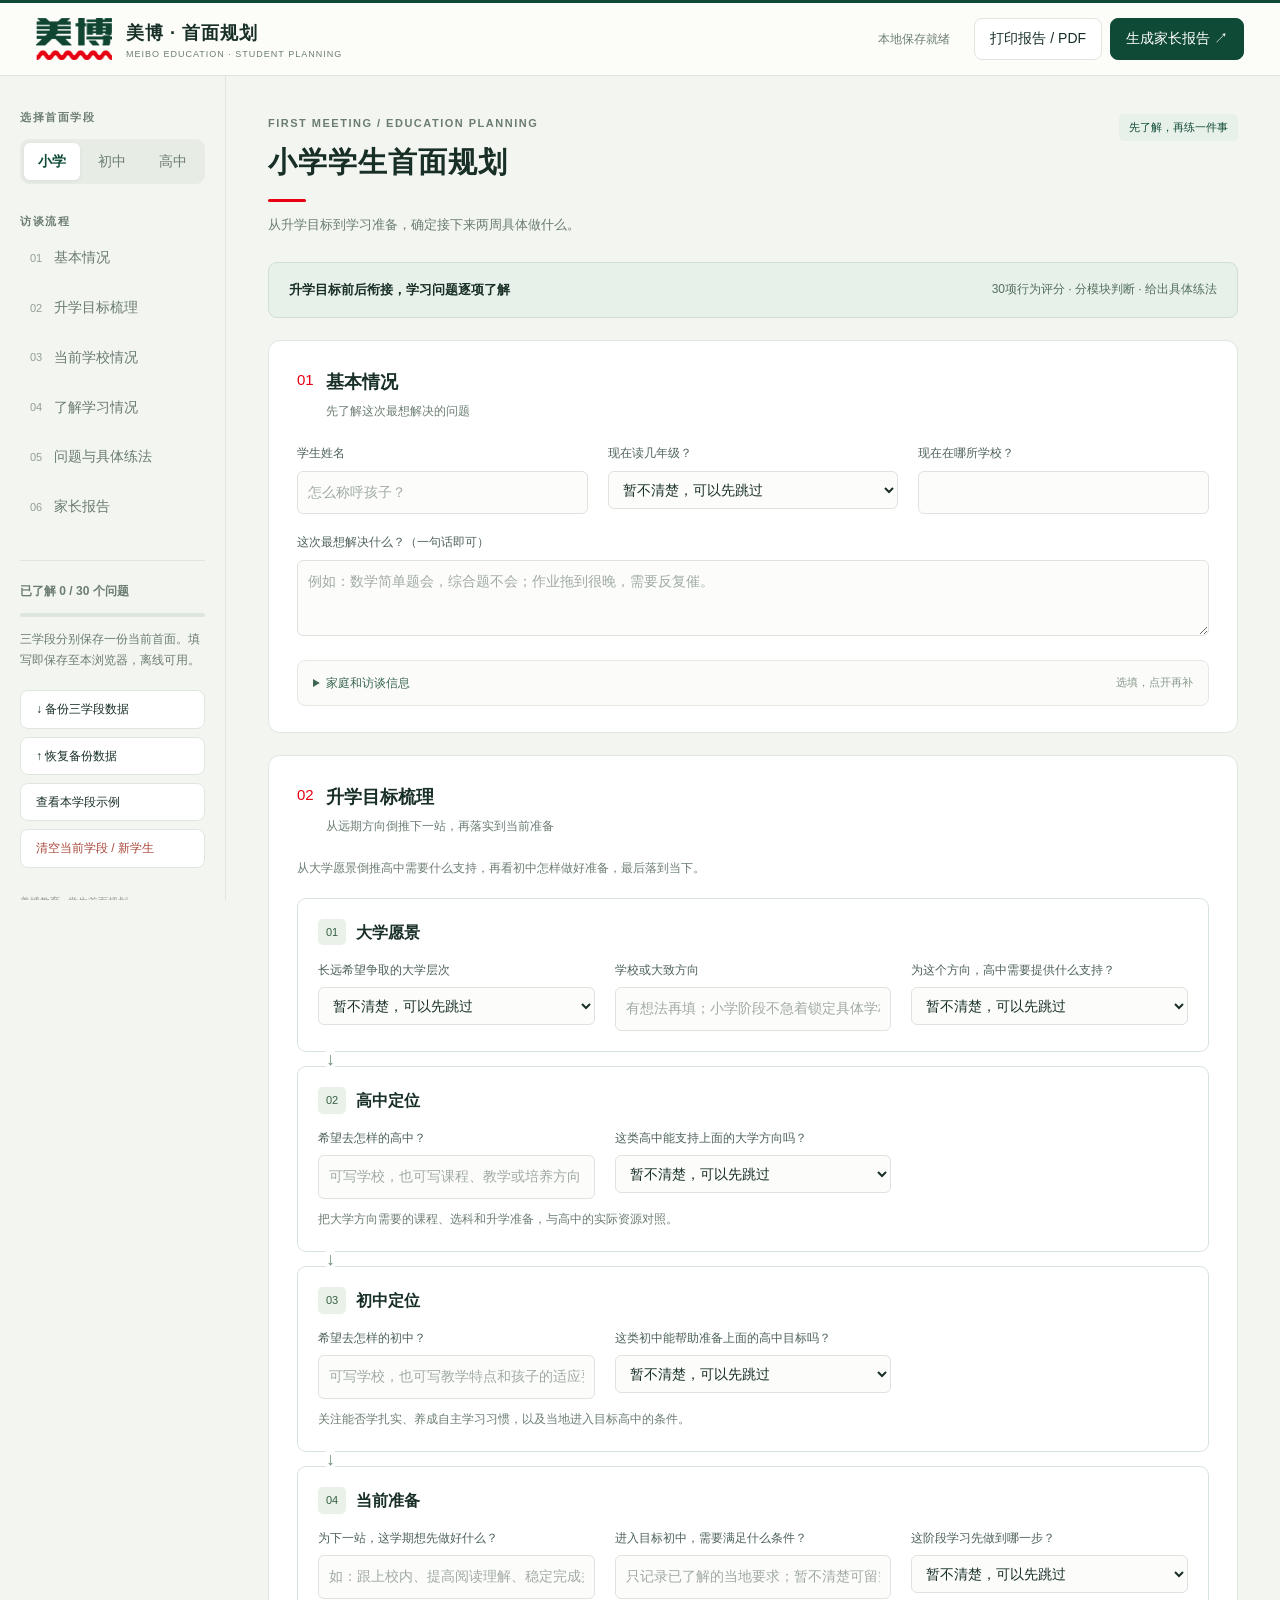
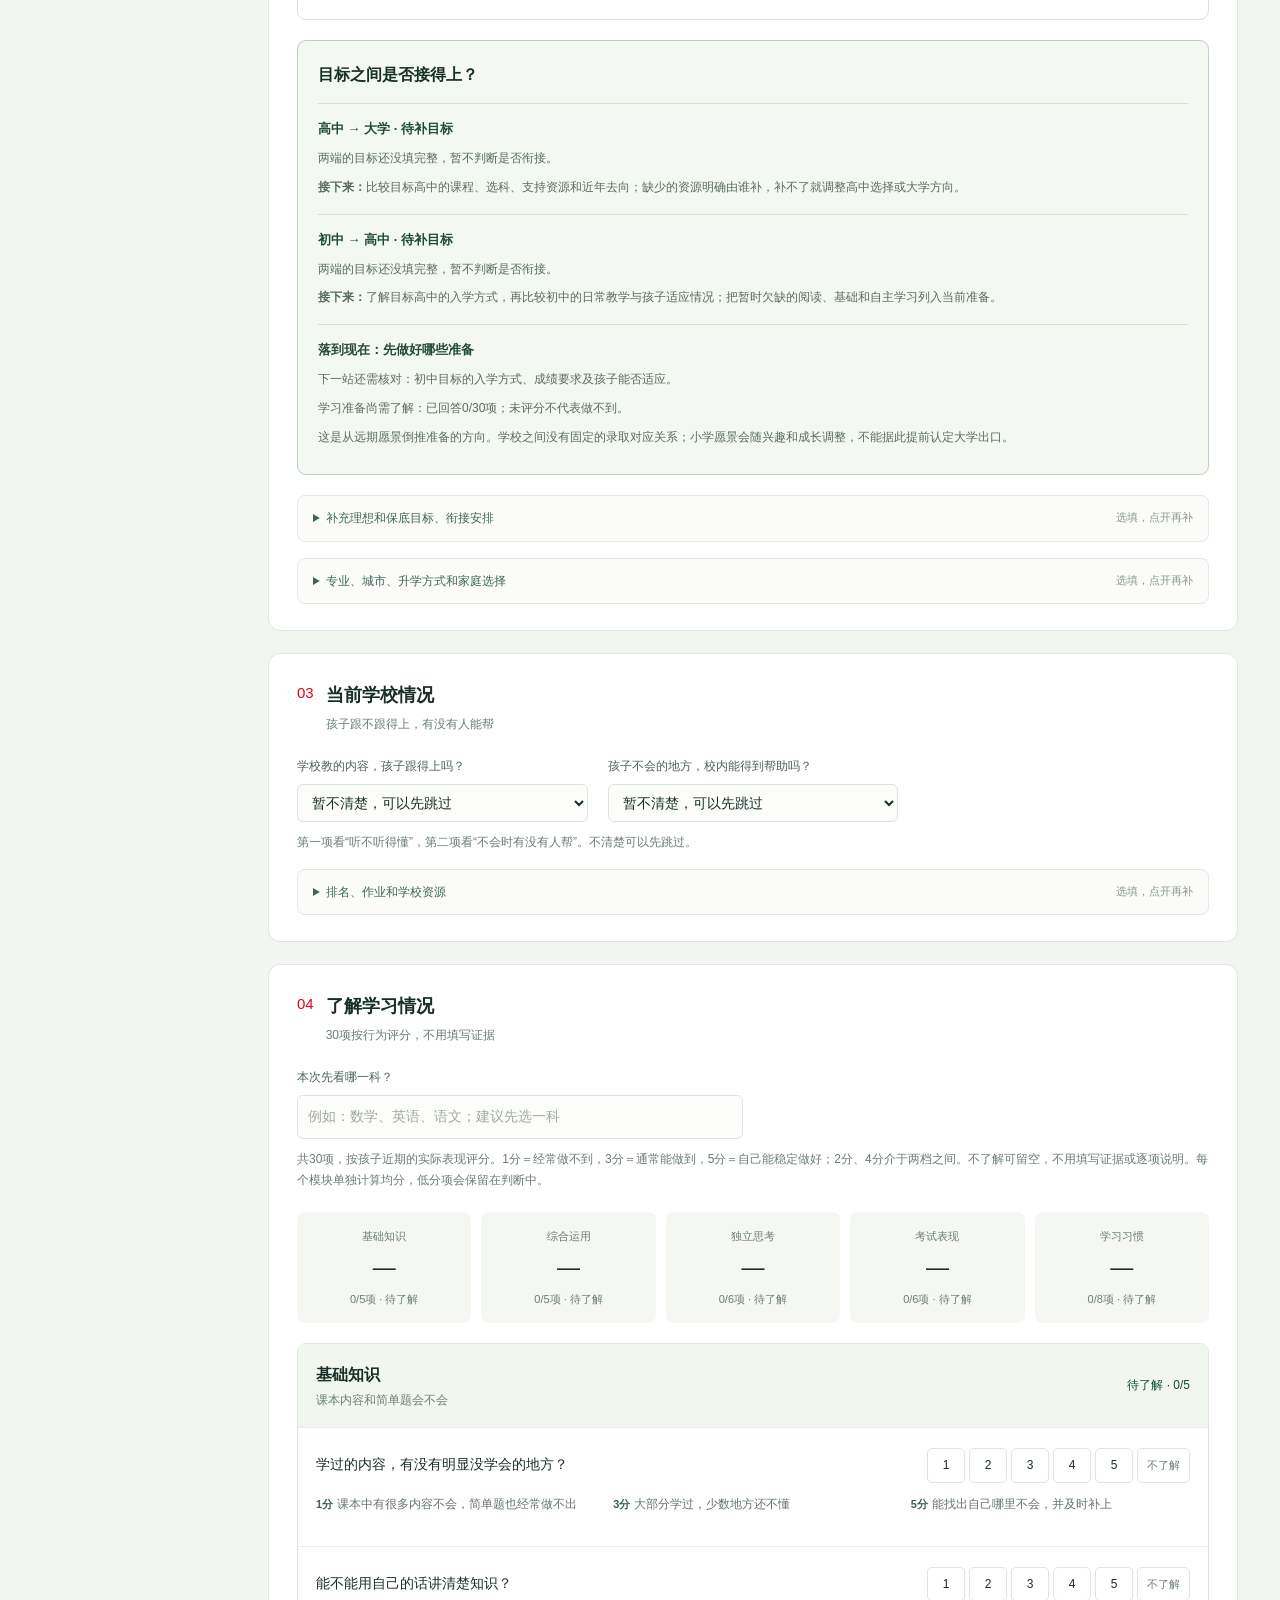
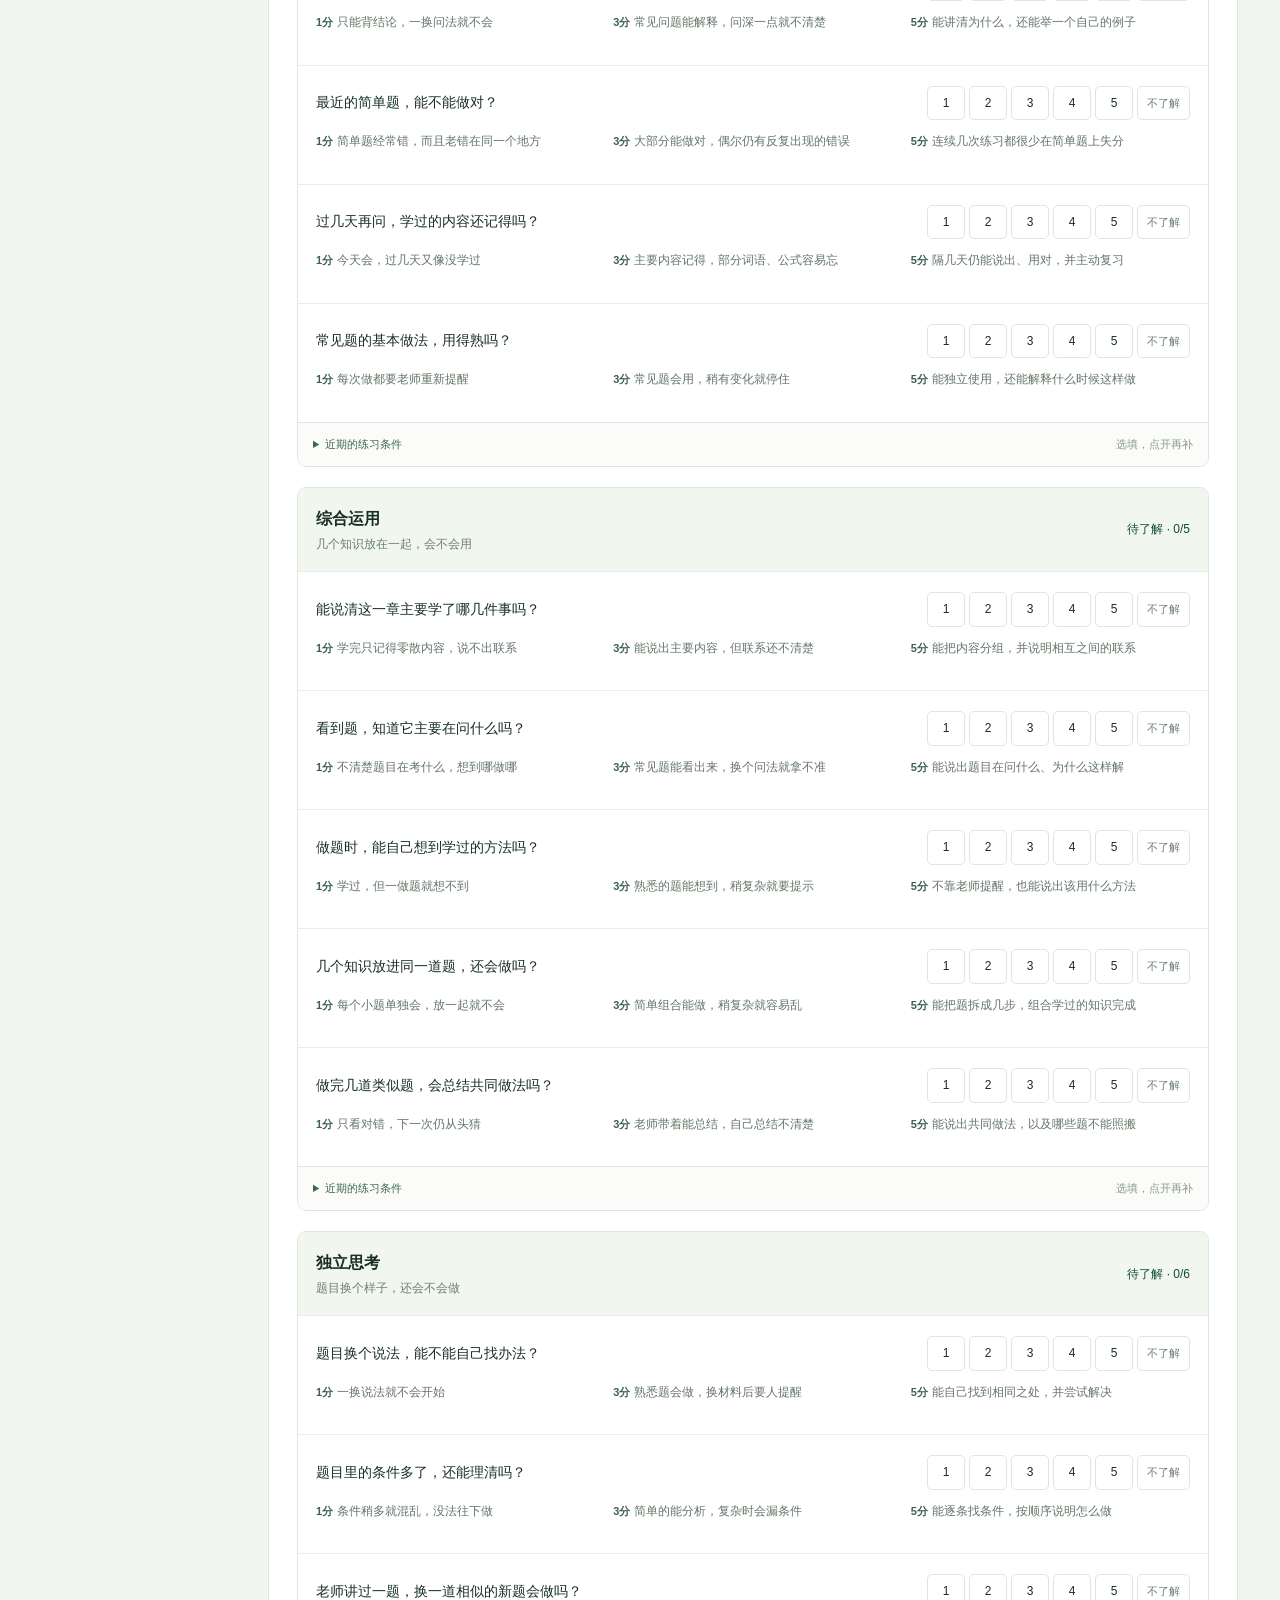
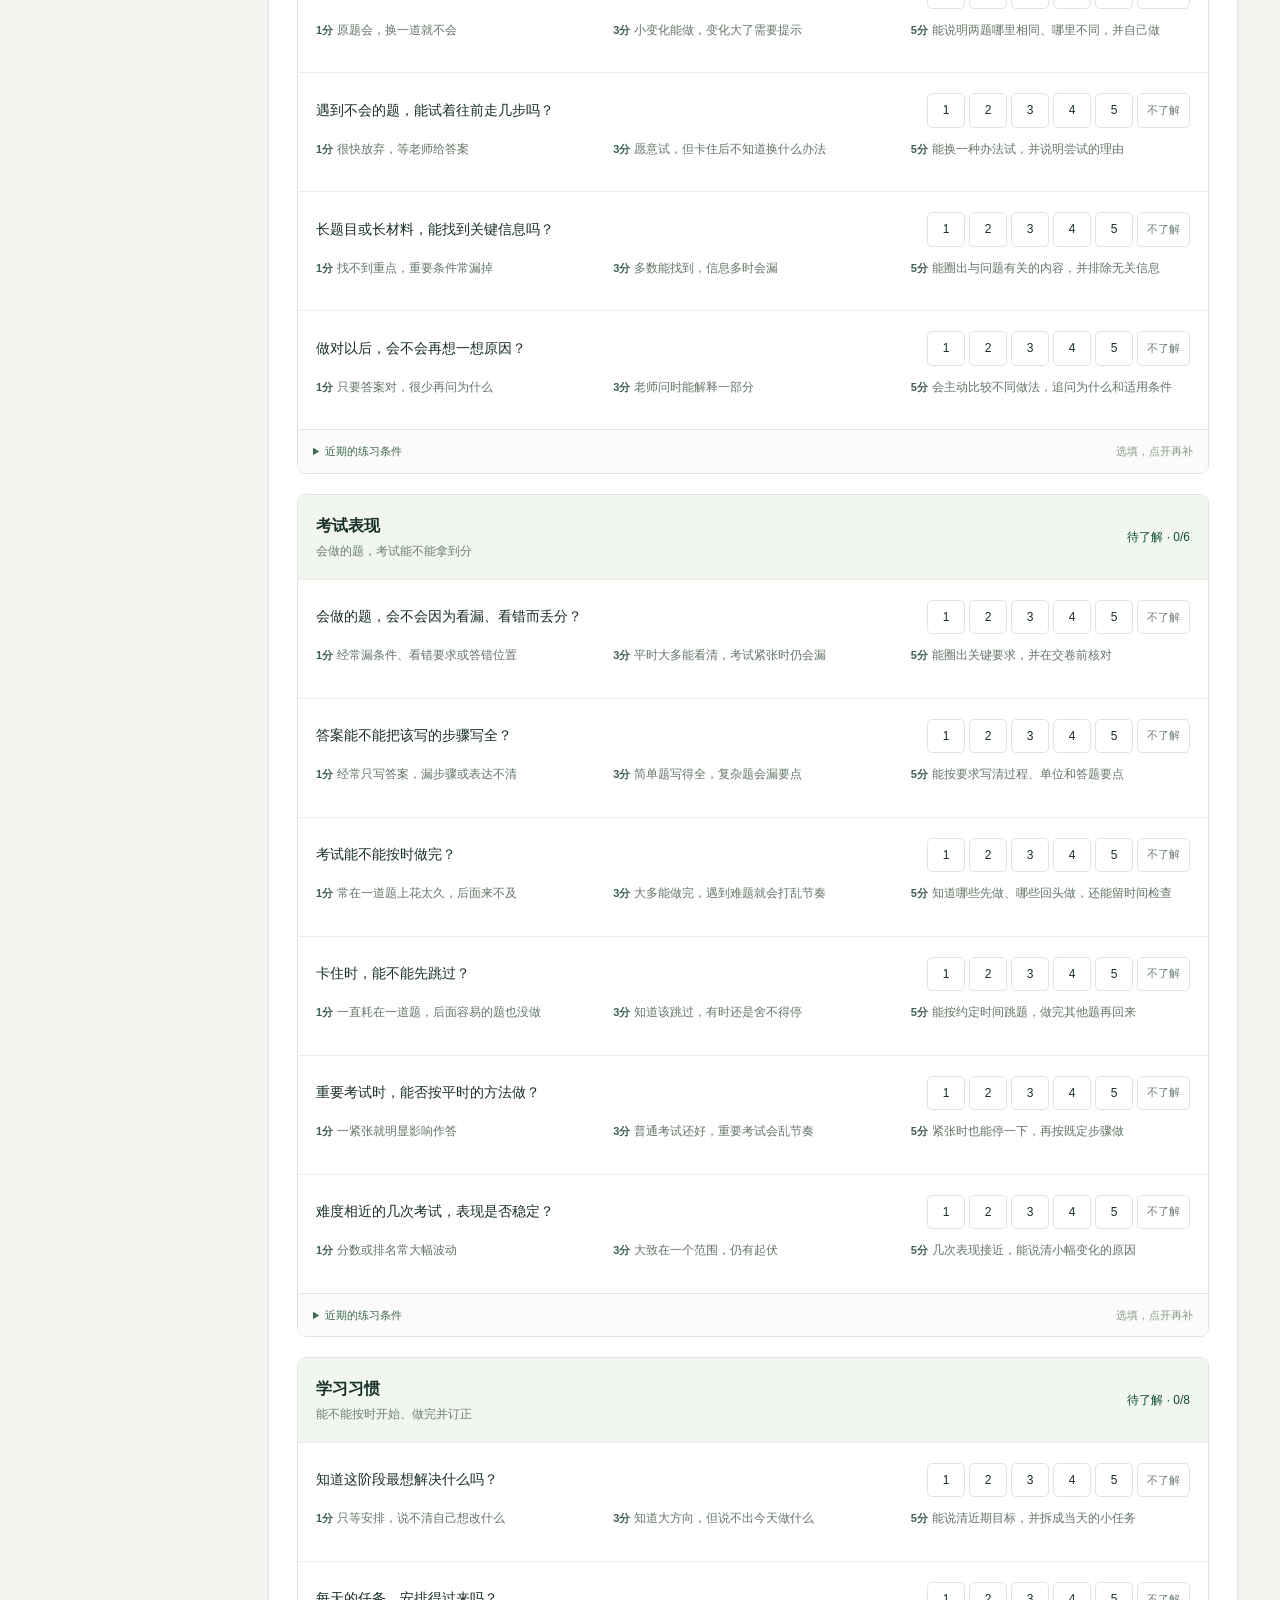
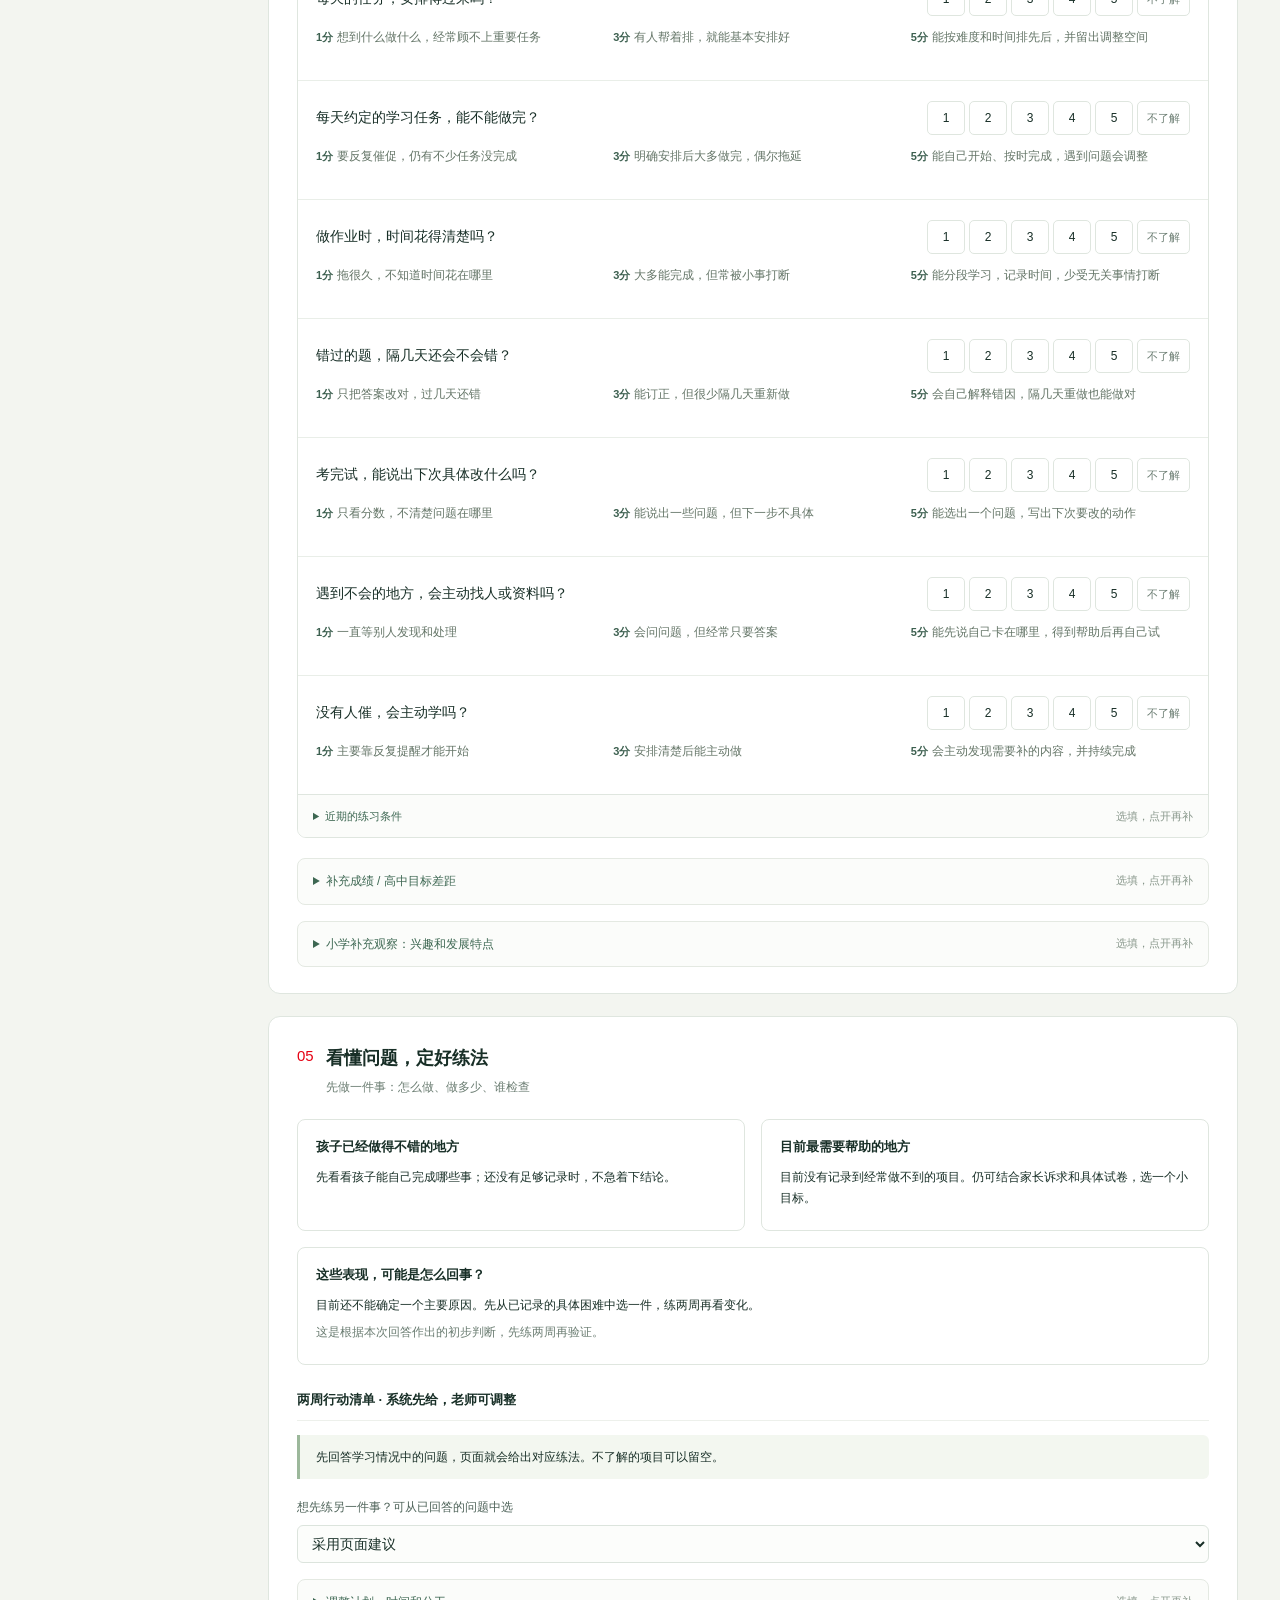
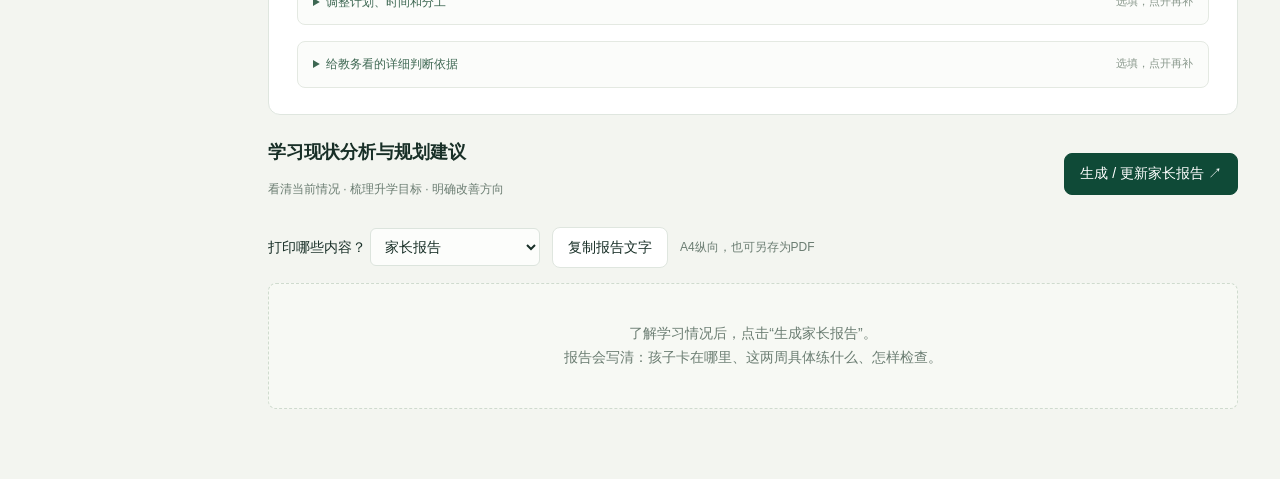
==== commit ee6e45ac: "Rename parent report to learning status analysis and planning suggestions" ====
--- a/student-planning/index.html
+++ b/student-planning/index.html
@@ -204,10 +204,10 @@
 function updateLive(){const ms=stats(),total=ms.reduce((a,m)=>a+m.required,0),count=ms.reduce((a,m)=>a+m.count,0);$('progressText').textContent='已了解 '+count+' / '+total+' 个问题';$('progressBar').style.width=(count/total*100)+'%';$('liveMetrics').innerHTML=metricsHTML(ms);ms.forEach(m=>{const el=$('summary-'+m.id);if(el)el.textContent=(m.avg===null?'待了解':m.avg.toFixed(1)+'分')+' · '+m.count+'/'+m.required});const ac=scoreAccount();STAGES[app.active].subjects.forEach((_,i)=>{if($('gap'+i))$('gap'+i).textContent='不计入'});ac.rows.forEach(r=>{if($('gap'+r.i))$('gap'+r.i).textContent=r.bad?'请核对':r.gap===null?'—':(r.gap>0?'+':'')+r.gap.toFixed(1)});if($('scoreAccount'))$('scoreAccount').textContent=ac.invalid.length?'请核对 '+ac.invalid.join('、')+'：分数不能小于0，或高于满分。':ac.all?'当前合计 '+ac.n.toFixed(1)+'分；目标合计 '+ac.t.toFixed(1)+'分；相差 '+(ac.t-ac.n).toFixed(1)+'分。':'已填成绩仅作部分记录；没有完整成绩也能先做学习规划。';$('insights').innerHTML=insightsHTML(ms);$('actionPlan').innerHTML=actionHTML(selectedPlan(ms));const sel=$('planIssue');const selected=f('planIssue');const optionHTML='<option value="">采用页面建议</option>'+issueOptions(ms).map(x=>`<option value="${x.id}" ${x.id===selected?'selected':''}>${esc(x.m.name+' · '+x.m.items[x.i][0]+'（'+x.n+'分）')}</option>`).join('');if(sel)sel.innerHTML=optionHTML;const ranks=rankCandidates(ms);$('technicalNotes').innerHTML='<p>本次使用'+'30项学习评估'+'。已填'+count+'项，未填'+(total-count)+'项。五类平均分分别是：'+ms.map(m=>m.name+' '+(m.avg===null?'待了解':m.avg.toFixed(2))).join('；')+'。</p>'+ranks.slice(0,3).map(m=>'<p>'+m.name+'：'+esc(plainReason(m,ms))+(m.blocked?' 先补基础和综合运用，再安排这类训练。':'')+'</p>').join('');if($('potentialResult')){const p=potentialConclusion();$('potentialResult').textContent='可以继续观察的方向：'+p.type+'。'+p.reason}if($('goalChainResult'))$('goalChainResult').innerHTML=goalChainHTML();if(current().reportGenerated)renderReport()}
 function reviewDay(){if(f('reviewDate'))return f('reviewDate');const d=new Date();d.setDate(d.getDate()+14);return new Date(d.getTime()-d.getTimezoneOffset()*60000).toISOString().slice(0,10)}
 function reportExtraGoals(){const rows=[];const st=app.active;[['ideal','理想'],['floor','最低可接受']].forEach(([k,l])=>{if(st!=='high'&&f(k+'School'))rows.push(l+(st==='primary'?'初中':'高中')+'：'+f(k+'School'));if(goalName(k))rows.push(l+'大学：'+goalName(k))});if(st==='primary'){if(f('futureHighIdeal'))rows.push('理想高中：'+f('futureHighIdeal'));if(f('futureHighFloor'))rows.push('最低可接受高中：'+f('futureHighFloor'))}const details=[arr('majors').length?'感兴趣的方向：'+arr('majors').join('、'):'',f('majorSpecific')?'专业想法：'+f('majorSpecific'):'',f('cities')?'城市偏好：'+f('cities'):'',f('priority')?'选择顺序：'+f('priority'):'',f('risk')?'家庭想法：'+display(f('risk')):'',arr('paths').length?'关注的升学方式：'+arr('paths').join('、'):'',f('pathMain')?'主要考虑：'+f('pathMain'):'',f('pathBackup')?'备选：'+f('pathBackup'):'',f('constraints')?'还需考虑：'+f('constraints'):''].filter(Boolean);return [...rows,...details].map(t=>'<p>'+esc(t)+'</p>').join('')}
-function renderReport(){const ms=stats(),p=selectedPlan(ms),missing=gaps(ms),count=ms.reduce((a,m)=>a+m.count,0),total=ms.reduce((a,m)=>a+m.required,0);const opts=issueOptions(ms);const plus=strengthSummaries(ms),low=opts.filter(x=>x.n<=2).sort((a,b)=>a.n-b.n).slice(0,3);const ac=scoreAccount();const st=STAGES[app.active];$('reportRoot').innerHTML=`<article class="report"><div class="report-header"><img class="report-logo" src="${MEIBO_LOGO}" alt="美博教育 Logo"><div class="eyebrow">美博教育 · 学生首面规划</div><h2>${esc(f('name')||'孩子')}的两周学习安排</h2><p class="meta">${esc([f('grade'),f('school'),f('teacher')?'负责老师：'+f('teacher'):''].filter(Boolean).join(' · '))}　${esc(f('interviewDate')||localDate())}</p><p class="meta">30项学习评估，已了解 ${count}/${total} 项。${missing.length?'部分信息尚不清楚，下面只根据已回答的内容安排。':''}</p></div><h3>1. 这次先解决什么</h3>${f('concern')?'<p>本次最关心：'+esc(f('concern'))+'</p>':''}<p>${app.active==='primary'?'小学阶段先关注基本学习习惯、阅读表达和兴趣，保留未来选择。':app.active==='middle'?'初中阶段把目标高中与眼前的学习困难联系起来，一步步改善。':'高中阶段结合目标大学和最近成绩，先找值得投入的具体问题。'}${f('focusSubject')?' 本次先关注'+esc(f('focusSubject'))+'。':''}</p>${goalChainHTML(true)}${reportExtraGoals()}${f('natural')?'<p>目前成绩大约能对应的学校：'+esc(f('natural'))+'。'+(f('naturalSource')?'参考资料：'+esc(f('naturalSource'))+'。':'此判断的成绩或排名依据还需补充。')+'</p>':''}${f('resourceLimit')?'<p>学校中还需要补充的帮助：'+esc(f('resourceLimit'))+'</p>':''}<h3>2. 孩子现在哪些做得好，哪些需要帮忙</h3>${plus.length?'<p><b>值得保持：</b>'+plus.map(x=>esc(x)).join(' ')+'</p>':'<p>优势还需要多观察，先保留孩子已经能自己完成的做法。</p>'}${low.length?'<p><b>需要帮助：</b>'+low.map(x=>esc(STEPS[x.m.id][x.i][0])).join('；')+'</p>':''}<p>${esc(rootHypothesis(ms).join(' '))} 先用接下来的学习记录来检验，不给孩子贴固定标签。</p><table class="compact-metrics"><thead><tr>${ms.map(m=>'<th>'+m.name+'</th>').join('')}</tr></thead><tbody><tr>${ms.map(m=>'<td>'+(m.avg===null?'还不了解':m.avg.toFixed(1)+'分 · '+band(m.avg)+(m.complete?'':'（已评'+m.count+'/'+m.required+'项）'))+'</td>').join('')}</tr></tbody></table><h3>3. 接下来两周，具体这样做</h3>${actionHTML(p,true)}${f('phaseGoal')?'<p><b>老师与孩子约定的目标：</b>'+esc(f('phaseGoal'))+'</p>':''}${f('phaseActions')?'<p class="preline"><b>老师补充安排：</b>'+esc(f('phaseActions'))+'</p>':''}${f('owner')?'<p><b>本次明确分工：</b>'+esc(f('owner'))+'</p>':''}${f('confirmReason')?'<p><b>老师调整依据：</b>'+esc(f('confirmReason'))+'</p>':''}${app.active==='primary'&&Object.keys(current().potential).length?'<h3>小学的兴趣和发展观察</h3><p>'+esc(potentialConclusion().type+'。'+potentialConclusion().reason)+'</p>':''}${ac.nc?`<h3>已提供的成绩记录</h3><p>${esc(f('examName')||'考试名称待补充')}。${ac.all?'当前合计 '+ac.n.toFixed(1)+'，目标合计 '+ac.t.toFixed(1)+'；相差 '+(ac.t-ac.n).toFixed(1)+'分。':'目前只有部分学科记录，不据此推算总分。'}${ac.invalid.length?'有分数需要核对：'+esc(ac.invalid.join('、')):''}</p><table><thead><tr><th>学科</th><th>现在 / 满分</th><th>想达到</th></tr></thead><tbody>${ac.rows.filter(r=>r.now!==null||r.target!==null).map(r=>'<tr><td>'+esc(r.name)+'</td><td>'+(r.bad?'请核对':(r.now??'—')+' / '+(r.max??'—'))+'</td><td>'+(r.bad?'请核对':r.target??'—')+'</td></tr>').join('')}</tbody></table>`:''}<h3>4. 什么时候一起看效果</h3><p><b>${f('reviewDate')?'已约定':'建议'}：${esc(reviewDay())}</b>。带上第一次与最近一次的练习，看看做对多少、需要提醒多少、哪一步更容易了。有效就继续；没变化就先减量、降难度或请老师重新判断原因。</p>${f('keep')?'<p>继续保持：'+esc(f('keep'))+'</p>':''}${f('defer')?'<p>这阶段先不加量：'+esc(f('defer'))+'</p>':''}${f('nextExam')?'<p>下次考试希望争取：'+esc(f('nextExam'))+'</p>':''}${f('parentNote')?'<p class="preline">补充约定：'+esc(f('parentNote'))+'</p>':''}${f('studentVoice')?'<p>孩子自己的想法：'+esc(f('studentVoice'))+'</p>':''}<div class="report-footer">本记录根据本次回答形成，仍需用实际学习表现复查。 练习安排是起步建议，不承诺提高固定分数；招生条件需另行核对。填写内容只保存在当前浏览器，换设备前请导出备份。</div></article>`}
+function renderReport(){const ms=stats(),p=selectedPlan(ms),missing=gaps(ms),count=ms.reduce((a,m)=>a+m.count,0),total=ms.reduce((a,m)=>a+m.required,0);const opts=issueOptions(ms);const plus=strengthSummaries(ms),low=opts.filter(x=>x.n<=2).sort((a,b)=>a.n-b.n).slice(0,3);const ac=scoreAccount();const st=STAGES[app.active];$('reportRoot').innerHTML=`<article class="report"><div class="report-header"><img class="report-logo" src="${MEIBO_LOGO}" alt="美博教育 Logo"><div class="eyebrow">美博教育</div><h2>${f('name')?esc(f('name'))+'｜学习现状分析与规划建议':'学生学习现状分析与规划建议'}</h2><p class="meta">看清当前情况 · 梳理升学目标 · 明确改善方向</p><p class="meta">${esc([f('grade'),f('school'),f('teacher')?'负责老师：'+f('teacher'):''].filter(Boolean).join(' · '))}　${esc(f('interviewDate')||localDate())}</p><p class="meta">30项学习评估，已了解 ${count}/${total} 项。${missing.length?'部分信息尚不清楚，下面只根据已回答的内容安排。':''}</p></div><h3>1. 这次先解决什么</h3>${f('concern')?'<p>本次最关心：'+esc(f('concern'))+'</p>':''}<p>${app.active==='primary'?'小学阶段先关注基本学习习惯、阅读表达和兴趣，保留未来选择。':app.active==='middle'?'初中阶段把目标高中与眼前的学习困难联系起来，一步步改善。':'高中阶段结合目标大学和最近成绩，先找值得投入的具体问题。'}${f('focusSubject')?' 本次先关注'+esc(f('focusSubject'))+'。':''}</p>${goalChainHTML(true)}${reportExtraGoals()}${f('natural')?'<p>目前成绩大约能对应的学校：'+esc(f('natural'))+'。'+(f('naturalSource')?'参考资料：'+esc(f('naturalSource'))+'。':'此判断的成绩或排名依据还需补充。')+'</p>':''}${f('resourceLimit')?'<p>学校中还需要补充的帮助：'+esc(f('resourceLimit'))+'</p>':''}<h3>2. 孩子现在哪些做得好，哪些需要帮忙</h3>${plus.length?'<p><b>值得保持：</b>'+plus.map(x=>esc(x)).join(' ')+'</p>':'<p>优势还需要多观察，先保留孩子已经能自己完成的做法。</p>'}${low.length?'<p><b>需要帮助：</b>'+low.map(x=>esc(STEPS[x.m.id][x.i][0])).join('；')+'</p>':''}<p>${esc(rootHypothesis(ms).join(' '))} 先用接下来的学习记录来检验，不给孩子贴固定标签。</p><table class="compact-metrics"><thead><tr>${ms.map(m=>'<th>'+m.name+'</th>').join('')}</tr></thead><tbody><tr>${ms.map(m=>'<td>'+(m.avg===null?'还不了解':m.avg.toFixed(1)+'分 · '+band(m.avg)+(m.complete?'':'（已评'+m.count+'/'+m.required+'项）'))+'</td>').join('')}</tr></tbody></table><h3>3. 接下来两周，具体这样做</h3>${actionHTML(p,true)}${f('phaseGoal')?'<p><b>老师与孩子约定的目标：</b>'+esc(f('phaseGoal'))+'</p>':''}${f('phaseActions')?'<p class="preline"><b>老师补充安排：</b>'+esc(f('phaseActions'))+'</p>':''}${f('owner')?'<p><b>本次明确分工：</b>'+esc(f('owner'))+'</p>':''}${f('confirmReason')?'<p><b>老师调整依据：</b>'+esc(f('confirmReason'))+'</p>':''}${app.active==='primary'&&Object.keys(current().potential).length?'<h3>小学的兴趣和发展观察</h3><p>'+esc(potentialConclusion().type+'。'+potentialConclusion().reason)+'</p>':''}${ac.nc?`<h3>已提供的成绩记录</h3><p>${esc(f('examName')||'考试名称待补充')}。${ac.all?'当前合计 '+ac.n.toFixed(1)+'，目标合计 '+ac.t.toFixed(1)+'；相差 '+(ac.t-ac.n).toFixed(1)+'分。':'目前只有部分学科记录，不据此推算总分。'}${ac.invalid.length?'有分数需要核对：'+esc(ac.invalid.join('、')):''}</p><table><thead><tr><th>学科</th><th>现在 / 满分</th><th>想达到</th></tr></thead><tbody>${ac.rows.filter(r=>r.now!==null||r.target!==null).map(r=>'<tr><td>'+esc(r.name)+'</td><td>'+(r.bad?'请核对':(r.now??'—')+' / '+(r.max??'—'))+'</td><td>'+(r.bad?'请核对':r.target??'—')+'</td></tr>').join('')}</tbody></table>`:''}<h3>4. 什么时候一起看效果</h3><p><b>${f('reviewDate')?'已约定':'建议'}：${esc(reviewDay())}</b>。带上第一次与最近一次的练习，看看做对多少、需要提醒多少、哪一步更容易了。有效就继续；没变化就先减量、降难度或请老师重新判断原因。</p>${f('keep')?'<p>继续保持：'+esc(f('keep'))+'</p>':''}${f('defer')?'<p>这阶段先不加量：'+esc(f('defer'))+'</p>':''}${f('nextExam')?'<p>下次考试希望争取：'+esc(f('nextExam'))+'</p>':''}${f('parentNote')?'<p class="preline">补充约定：'+esc(f('parentNote'))+'</p>':''}${f('studentVoice')?'<p>孩子自己的想法：'+esc(f('studentVoice'))+'</p>':''}<div class="report-footer">本记录根据本次回答形成，仍需用实际学习表现复查。 练习安排是起步建议，不承诺提高固定分数；招生条件需另行核对。填写内容只保存在当前浏览器，换设备前请导出备份。</div></article>`}
 function buildPrintSnapshot(){const ms=stats();const labels=new Map();document.querySelectorAll('[data-field]').forEach(el=>{if(el.dataset.field==='planIssue')return;const label=el.closest('.field')?.querySelector('span')?.textContent||el.getAttribute('aria-label')||el.dataset.field;if(el.value)labels.set(el.dataset.field,{label,value:el.tagName==='SELECT'?(el.options[el.selectedIndex]?.text||el.value):el.value})});$('printSnapshot').innerHTML='<h2>首面填写记录</h2>'+[...labels.values()].map(x=>'<div class="snapshot-field"><b>'+esc(x.label)+'：</b>'+esc(x.value)+'</div>').join('')+['paths','majors'].filter(k=>arr(k).length).map(k=>'<div class="snapshot-field">'+(k==='paths'?'关注的升学方式':'感兴趣的专业')+'：'+esc(arr(k).join('、'))+'</div>').join('')+'<h3>30项学习评分</h3><p>未评项目保持空白，不计为0分。</p>'+ms.map(m=>'<h3>'+m.name+'</h3><table><thead><tr><th>问题</th><th style="width:18%">评分</th></tr></thead><tbody>'+m.indices.map(i=>'<tr><td>'+esc(m.items[i][0])+'</td><td>'+(m.values[i]||'不了解')+'</td></tr>').join('')+'</tbody></table>').join('');if(app.active==='primary'&&Object.keys(current().potential).length)$('printSnapshot').innerHTML+='<h3>小学发展特点</h3>'+POTENTIAL.map(it=>'<div class="snapshot-field">'+it[1]+'：'+(current().potential[it[0]]||'不了解')+'</div>').join('')}
 function generate(scroll=true){current().reportGenerated=true;renderReport();save();if(scroll)$('result').scrollIntoView({behavior:'smooth',block:'start'});toast('已生成家长报告，含具体两周安排；还不了解的内容不会编写成事实。')}
-function render(){const st=STAGES[app.active];$('pageTitle').textContent=st.label+'学生首面规划';$('stageSubtitle').textContent='从升学目标到学习准备，确定接下来两周具体做什么。';['stageTabs','mobileStageTabs'].forEach(id=>$(id).innerHTML=Object.entries(STAGES).map(([k,v])=>`<button data-stage="${k}" class="${app.active===k?'active':''}" aria-pressed="${app.active===k}">${v.label}</button>`).join(''));$('formRoot').innerHTML='<div class="welcome-strip"><b>升学目标前后衔接，学习问题逐项了解</b><span>30项行为评分 · 分模块判断 · 给出具体练法</span></div>'+section('basic','01','基本情况','先了解这次最想解决的问题',basicForm())+section('goals','02','升学目标梳理','从远期方向倒推下一站，再落实到当前准备',goalsForm())+section('school','03','当前学校情况','孩子跟不跟得上，有没有人能帮',schoolForm())+section('diagnosis','04','了解学习情况','30项按行为评分，不用填写证据',diagnosisForm())+section('planning','05','看懂问题，定好练法','先做一件事：怎么做、做多少、谁检查',planningForm())+`<section id="result"><div class="footer-actions no-print"><div><h2 style="font-size:18px;margin:0">给家长看的两周学习安排</h2><p>把访谈整理成一份能带回家照着做的报告。</p></div><button class="primary" id="generateBottom">生成 / 更新家长报告 ↗</button></div><div class="no-print report-tools"><label>打印哪些内容？ <select id="printMode" style="width:auto"><option value="report">家长报告</option><option value="full">报告 + 本次填写记录</option></select></label><button id="copyReport">复制报告文字</button><span class="note">A4纵向，也可另存为PDF</span></div><div id="reportRoot"></div></section>`;updateLive();if(!current().reportGenerated)$('reportRoot').innerHTML='<div class="empty-report no-print">了解学习情况后，点击“生成家长报告”。<br>报告会写清：孩子卡在哪里、这两周具体练什么、怎样检查。</div>';if(!storageAvailable){$('saveStatus').textContent='本地保存不可用，请先备份';$('mobileSave').textContent='请导出备份，避免刷新后丢失。'}}
+function render(){const st=STAGES[app.active];$('pageTitle').textContent=st.label+'学生首面规划';$('stageSubtitle').textContent='从升学目标到学习准备，确定接下来两周具体做什么。';['stageTabs','mobileStageTabs'].forEach(id=>$(id).innerHTML=Object.entries(STAGES).map(([k,v])=>`<button data-stage="${k}" class="${app.active===k?'active':''}" aria-pressed="${app.active===k}">${v.label}</button>`).join(''));$('formRoot').innerHTML='<div class="welcome-strip"><b>升学目标前后衔接，学习问题逐项了解</b><span>30项行为评分 · 分模块判断 · 给出具体练法</span></div>'+section('basic','01','基本情况','先了解这次最想解决的问题',basicForm())+section('goals','02','升学目标梳理','从远期方向倒推下一站，再落实到当前准备',goalsForm())+section('school','03','当前学校情况','孩子跟不跟得上，有没有人能帮',schoolForm())+section('diagnosis','04','了解学习情况','30项按行为评分，不用填写证据',diagnosisForm())+section('planning','05','看懂问题，定好练法','先做一件事：怎么做、做多少、谁检查',planningForm())+`<section id="result"><div class="footer-actions no-print"><div><h2 style="font-size:18px;margin:0">学习现状分析与规划建议</h2><p>看清当前情况 · 梳理升学目标 · 明确改善方向</p></div><button class="primary" id="generateBottom">生成 / 更新家长报告 ↗</button></div><div class="no-print report-tools"><label>打印哪些内容？ <select id="printMode" style="width:auto"><option value="report">家长报告</option><option value="full">报告 + 本次填写记录</option></select></label><button id="copyReport">复制报告文字</button><span class="note">A4纵向，也可另存为PDF</span></div><div id="reportRoot"></div></section>`;updateLive();if(!current().reportGenerated)$('reportRoot').innerHTML='<div class="empty-report no-print">了解学习情况后，点击“生成家长报告”。<br>报告会写清：孩子卡在哪里、这两周具体练什么、怎样检查。</div>';if(!storageAvailable){$('saveStatus').textContent='本地保存不可用，请先备份';$('mobileSave').textContent='请导出备份，避免刷新后丢失。'}}
 function demo(){if(!confirm('载入示例将替换本学段当前记录。需要保留请先备份。继续吗？'))return;const d=blank();d.fields={name:'示例同学',grade:STAGES[app.active].grades[app.active==='primary'?4:1],school:'示例学校',focusSubject:'数学',concern:'简单题大多会，综合题常常不知道先求什么。',goalDemand:'稳步提升 / 重点学校',normalSchool:app.active==='primary'?'校内教学扎实、注重自主学习的初中':'课程扎实、支持理科兴趣的高中',normalLevel:'其他985',normalUni:'理工类方向（愿景）',universityNeed:'扎实的校内课程和高考准备',futureHighSchool:app.active==='primary'?'课程扎实、支持理科兴趣的高中':'',highBridge:'还没比较过',middleBridge:'还没比较过',nearGoal:'先练自己找方法，再尝试综合题',natural:app.active==='high'?'当前成绩大致对应的大学层次，待结合排名确认':'',interviewDate:localDate()};MODULES.forEach((m,mi)=>m.items.forEach((_,i)=>d.scores[m.id+'_'+i]=[4,2,3,4,3][mi]));app.stages[app.active]=d;save();render();toast('已载入30项示例，可查看目标衔接和具体练法。')}
 document.addEventListener('input',e=>{const t=e.target;if(t.dataset.field){if(t.type==='number'&&t.validity.badInput)return;current().fields[t.dataset.field]=t.value;save();updateLive()}else if(t.dataset.evidence){current().evidence[t.dataset.evidence]=t.value;save();updateLive()}else if(t.dataset.pevidence){current().potentialEvidence[t.dataset.pevidence]=t.value;save();updateLive()}});
 document.addEventListener('change',e=>{const t=e.target;if(t.dataset.include!==undefined){current().fields['include'+t.dataset.include]=t.checked?'1':'0';save();updateLive()}else if(t.dataset.check){current().fields[t.dataset.check]=[...document.querySelectorAll(`[data-check="${t.dataset.check}"]:checked`)].map(x=>x.value);save();updateLive()}else if(t.dataset.field){current().fields[t.dataset.field]=t.value;if(t.dataset.field==='assessmentMode'){delete current().fields.planIssue;save();render();$('diagnosis').scrollIntoView({block:'start'})}else{save();updateLive()}}});
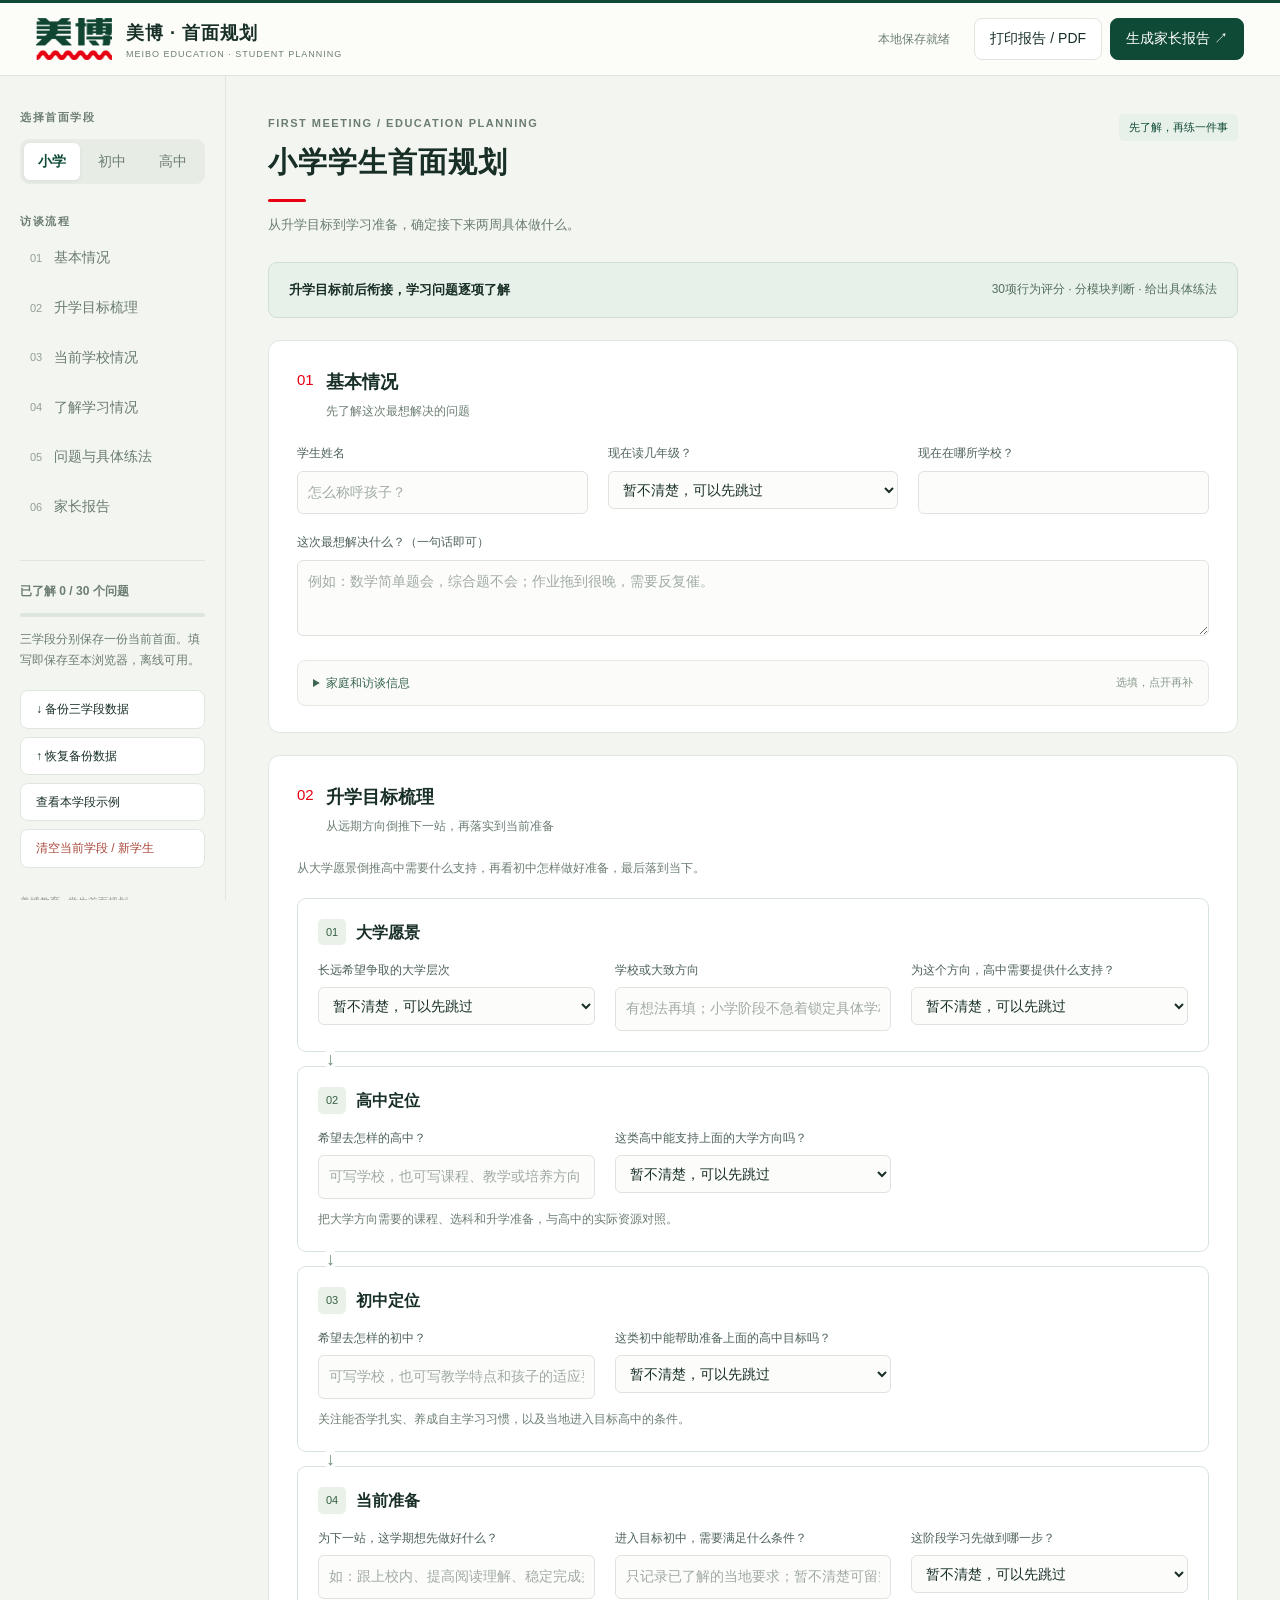
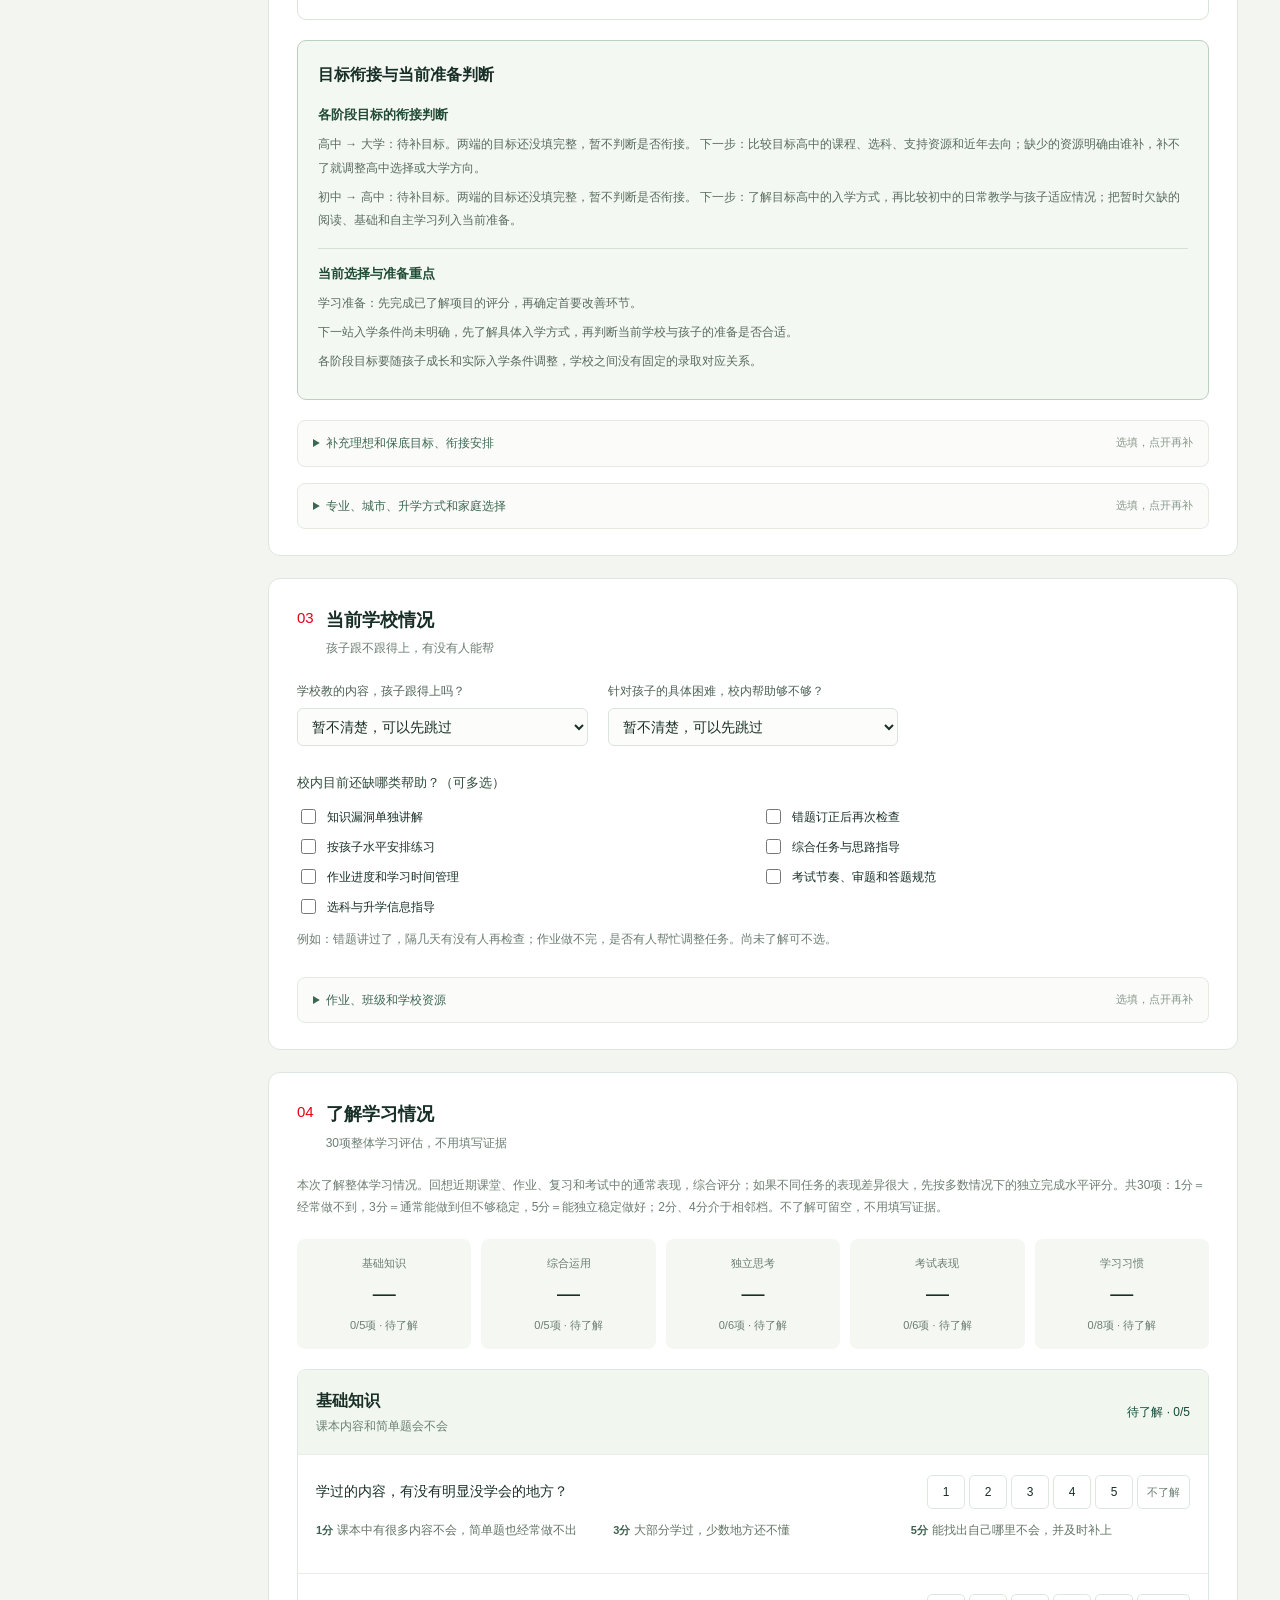
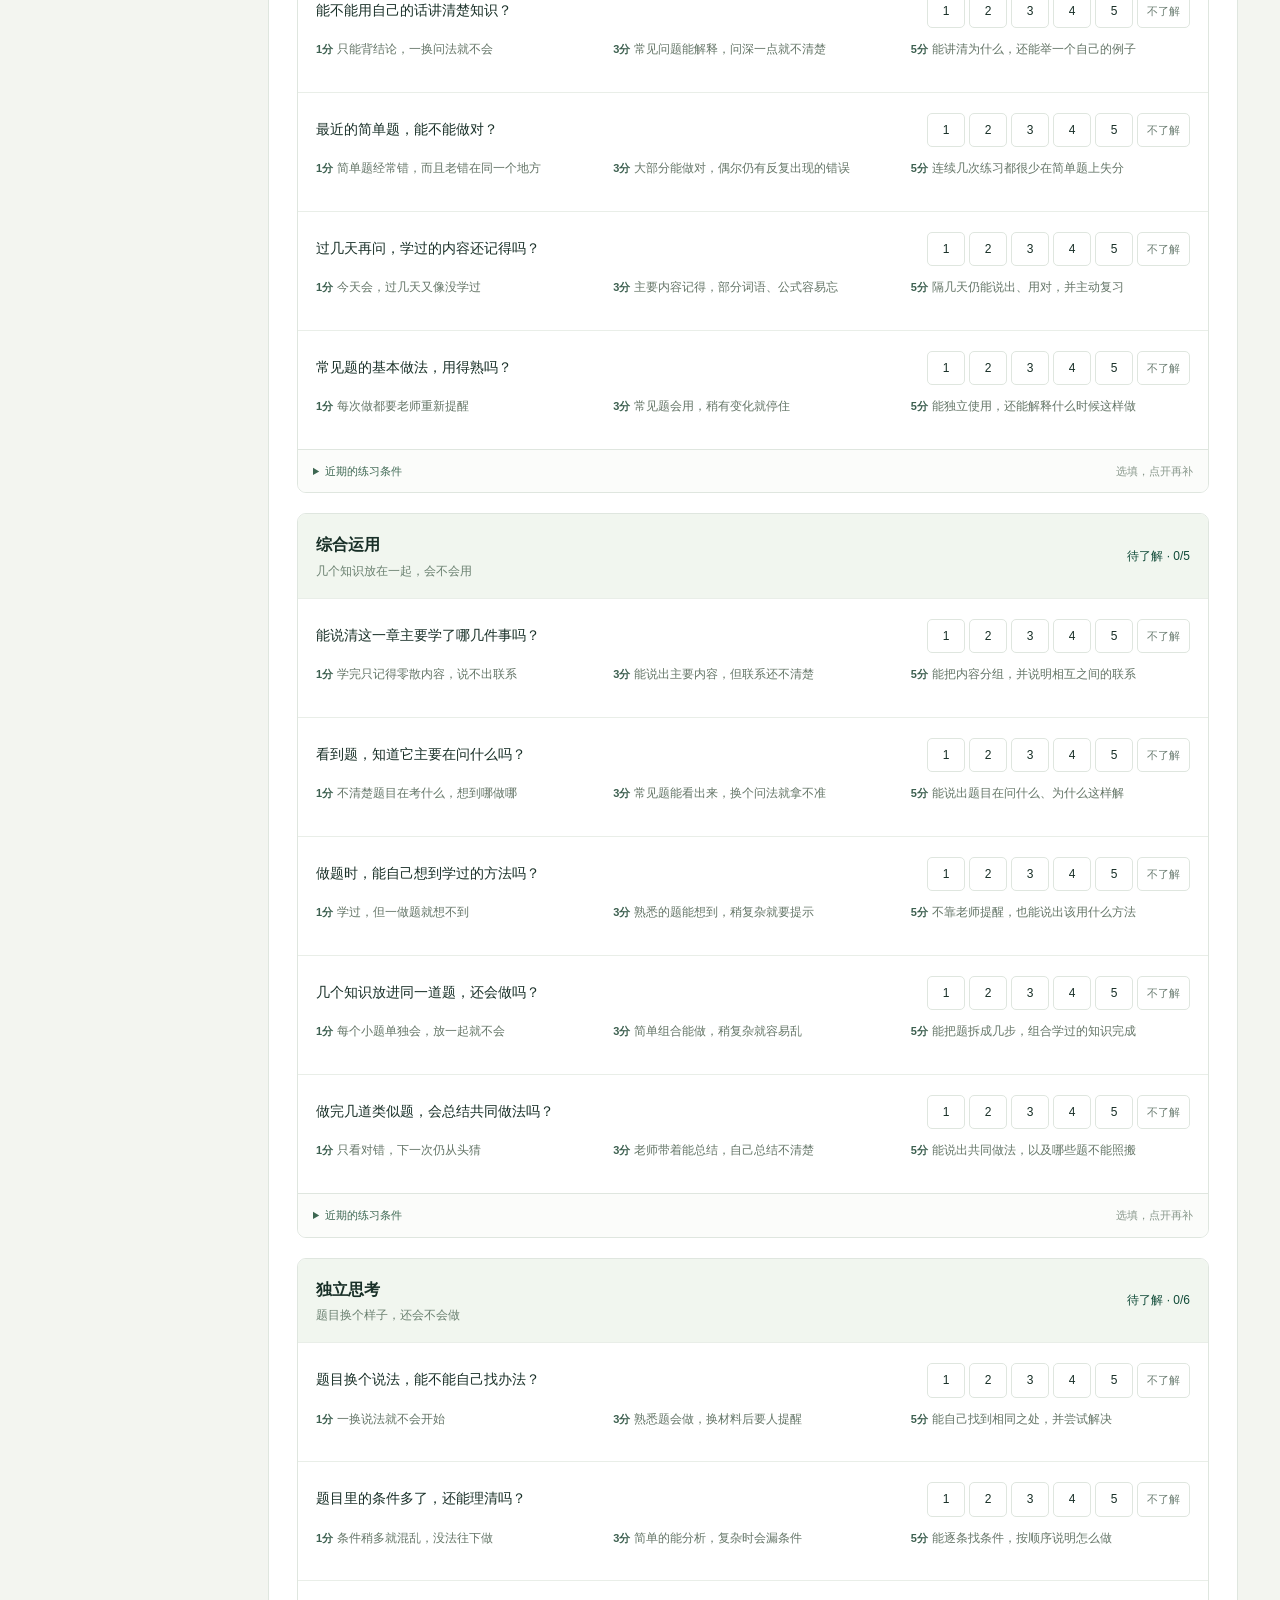
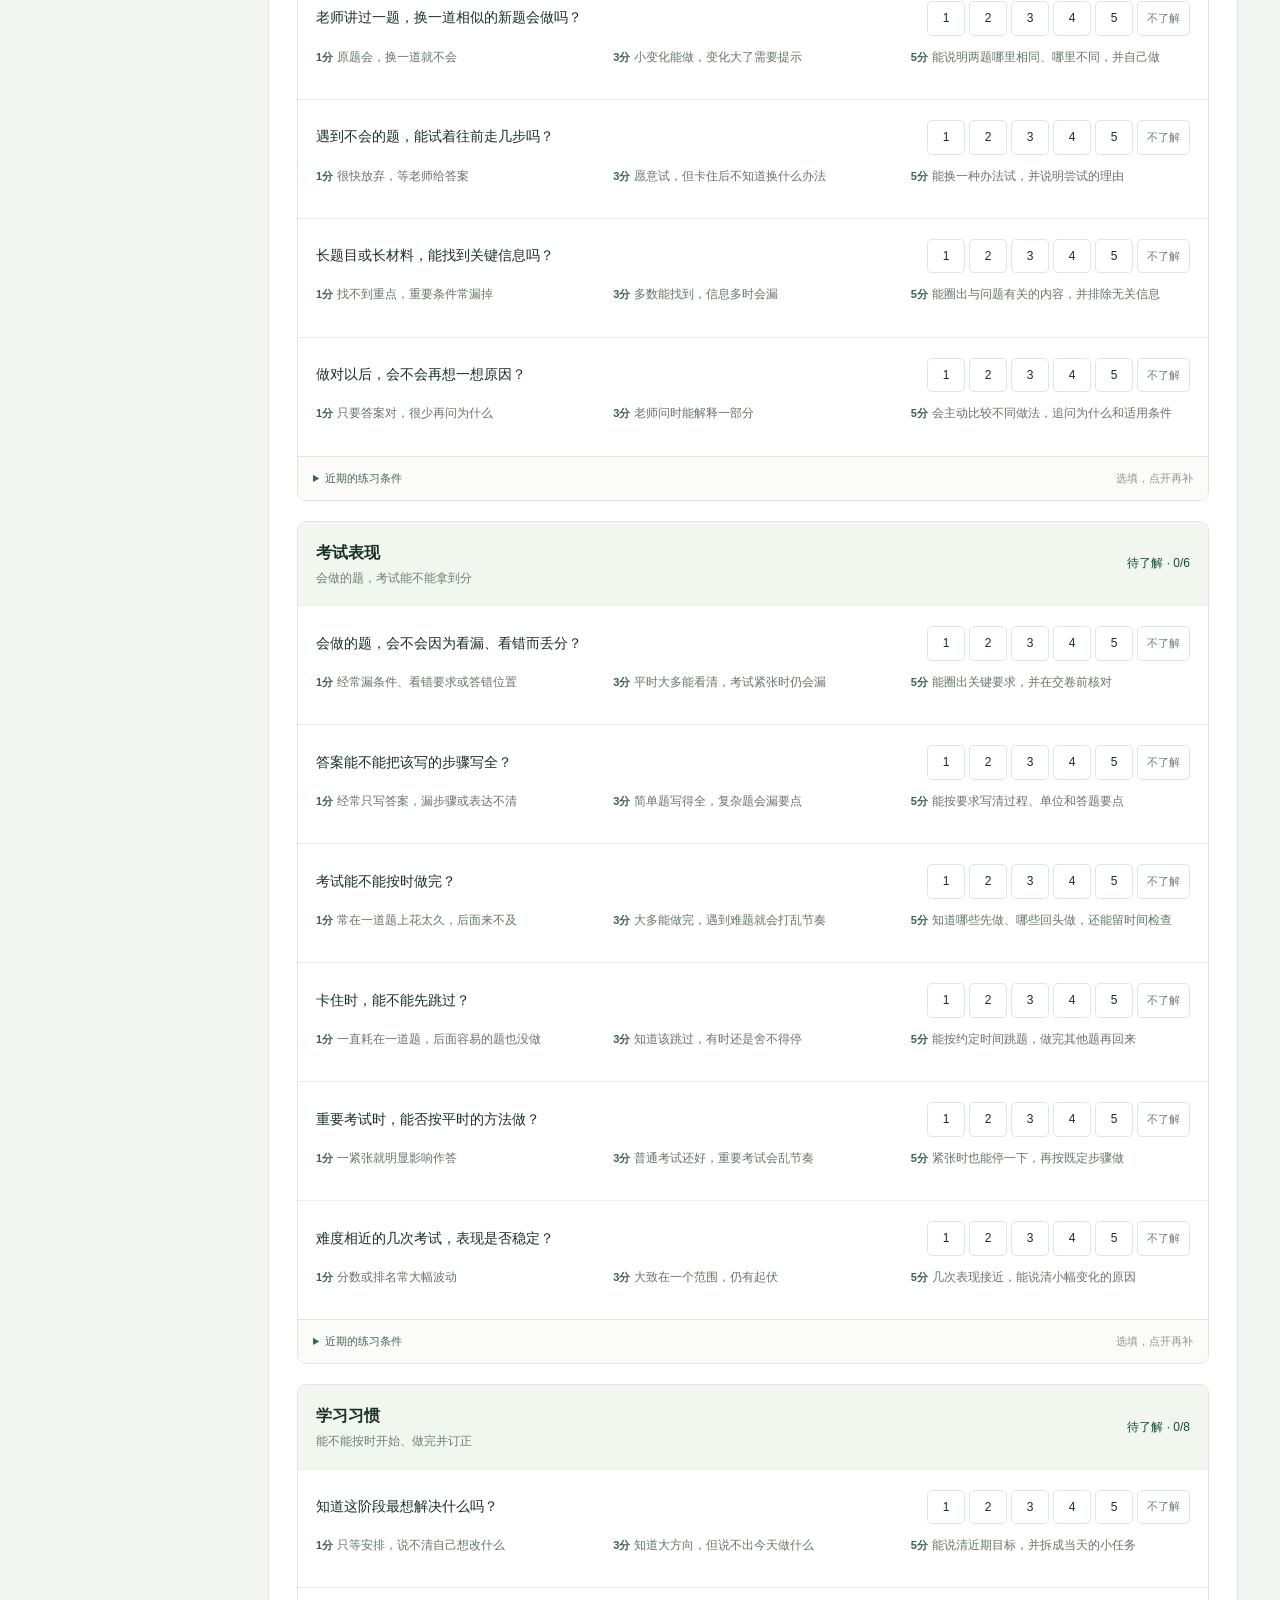
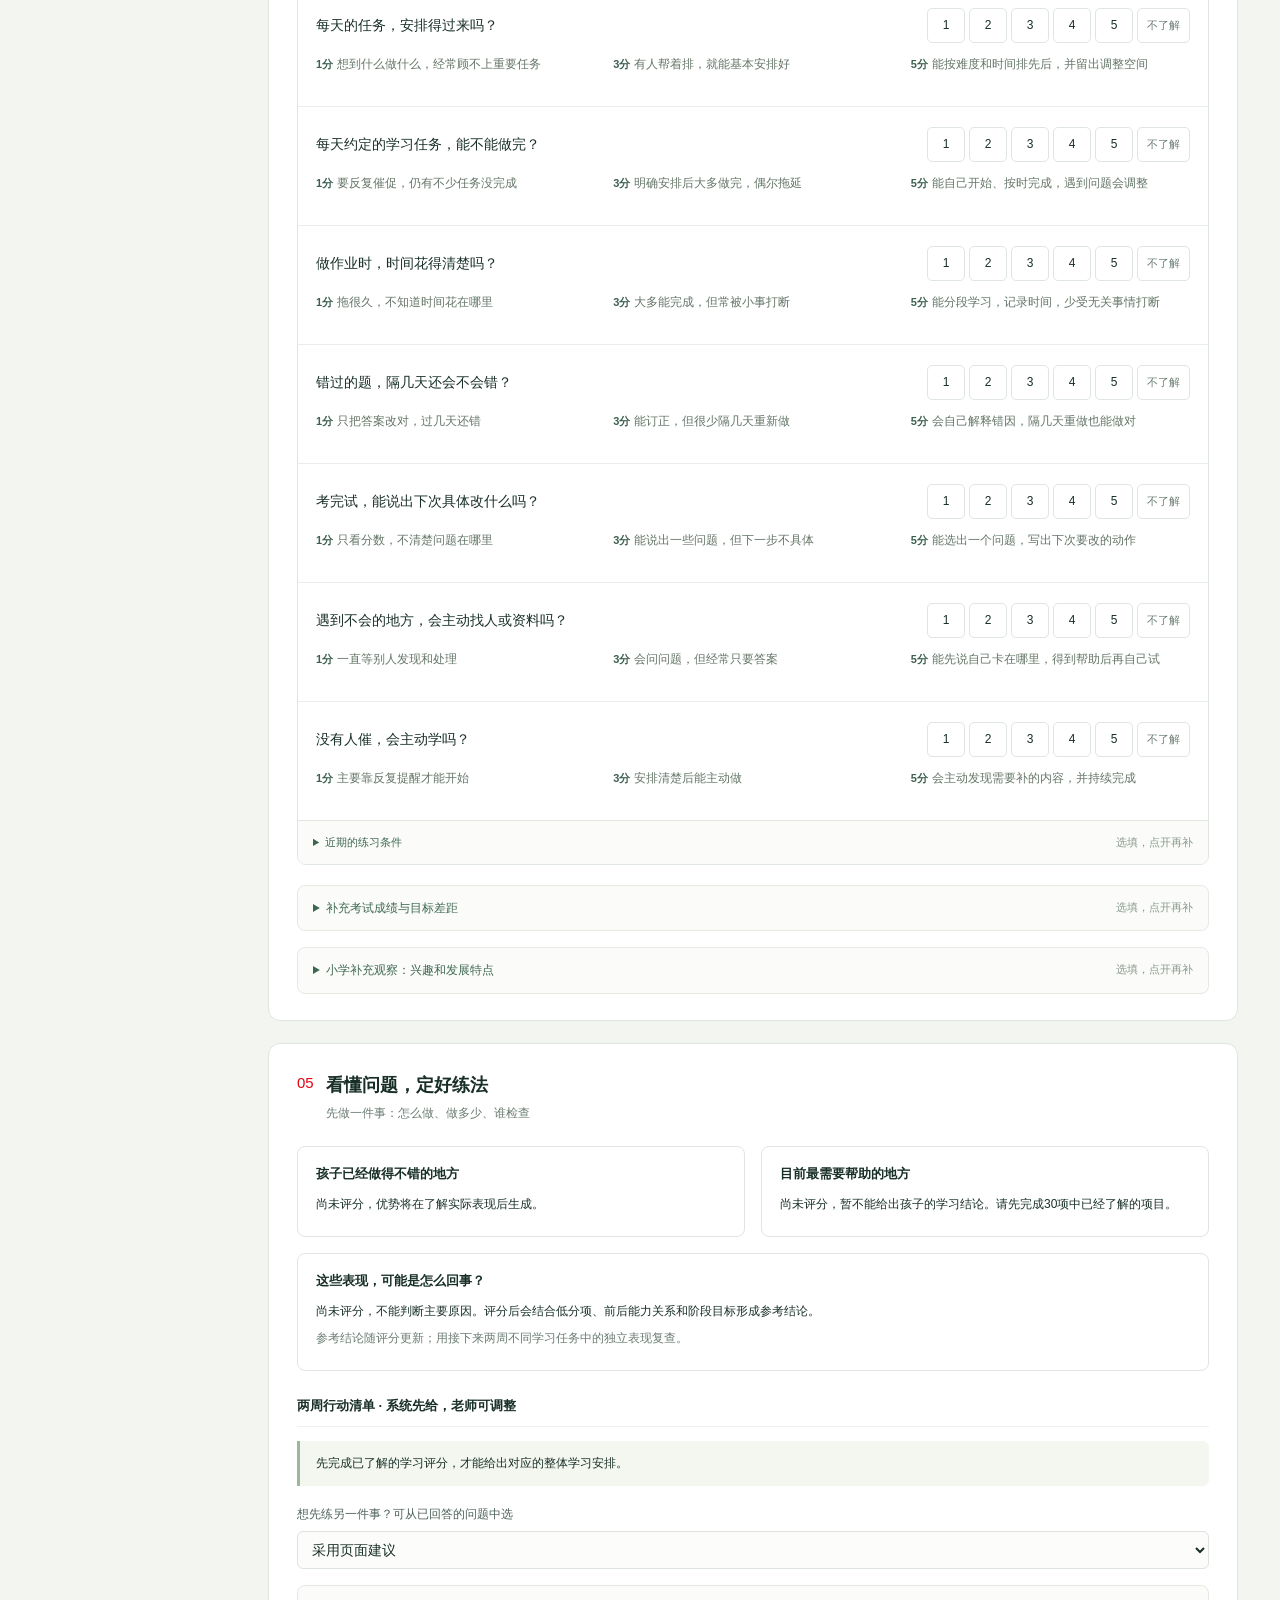
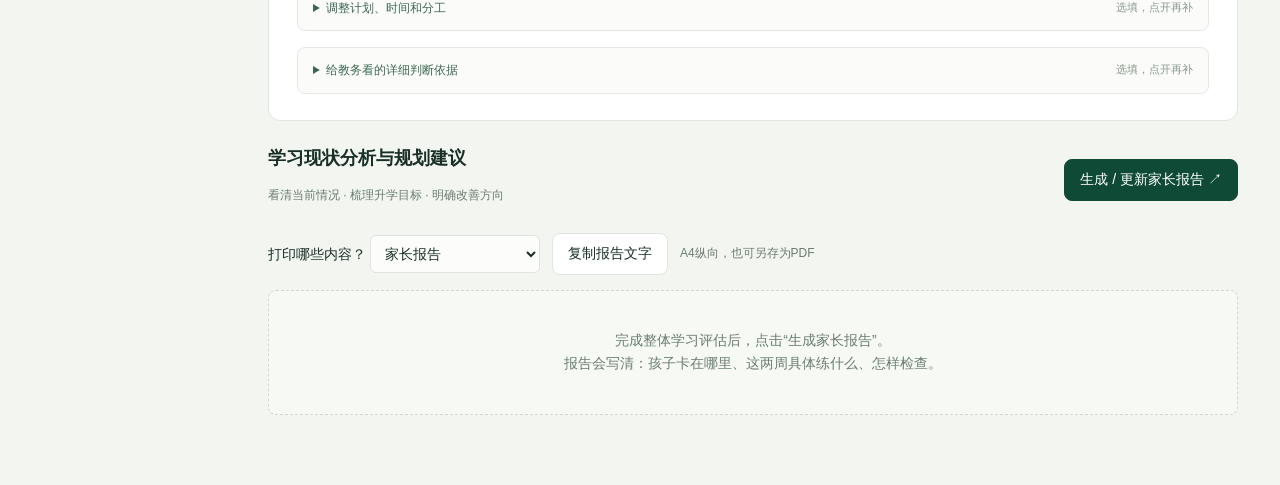
==== commit f00f30d6: "Improve holistic learning conclusions, school support and exam reporting" ====
--- a/student-planning/index.html
+++ b/student-planning/index.html
@@ -15,6 +15,9 @@
 .goal-chain-form{display:grid;gap:14px;margin:18px 0}.goal-card{border:1px solid #d8e3d9;border-radius:9px;padding:20px;position:relative;background:white}.goal-card+.goal-card:before{content:'↓';position:absolute;top:-19px;left:28px;color:#6d8c75;background:white;font-size:18px;line-height:22px}.goal-card-title{display:flex;align-items:center;gap:10px;margin-bottom:14px}.goal-card-title span{font-size:11px;background:#e9f1e8;color:#356044;padding:4px 8px;border-radius:5px}.goal-card-title h3{margin:0;font-size:16px}.goal-card .note{margin-bottom:0}.goal-overview{margin:20px 0;border:1px solid #bbd0be;border-radius:9px;background:#f4f8f2;padding:20px}.goal-overview>h3{font-size:16px;margin:0 0 15px}.goal-overview-node{background:white;border:1px solid #e1e8de;border-radius:7px;padding:12px 15px}.goal-overview-node>b{display:block;font-size:11px;color:#618168}.goal-overview-node>strong{display:block;font-size:14px;margin-top:3px;font-weight:500}.goal-overview p{font-size:12px;line-height:1.9;margin:6px 0;color:#586b5d}.chain-arrow{text-align:center;line-height:22px;color:#7e9e82}.bridge-result{margin-top:15px;padding-top:13px;border-top:1px solid #d5e1d1}.bridge-result>b{font-size:13px;color:#214b34}.report .goal-overview{padding:15px;margin:15px 0}.report .goal-overview p{font-size:12px}.report .goal-overview-node{break-inside:avoid}.report .bridge-result{break-inside:avoid}.report .goal-overview>h3{margin-top:0}
 @media(max-width:750px){.goal-card,.goal-overview{padding:15px}.goal-card .fields{grid-template-columns:1fr}}
 @media print{.report .goal-overview{padding:10px;background:white;break-inside:auto}.report .goal-overview p{font-size:9pt}.report .goal-overview-node{padding:7px 10px}.report .goal-overview-node>strong{font-size:10pt}.report .bridge-result>b{font-size:10pt}.report .bridge-result{margin-top:8px;padding-top:8px}.report .goal-overview>h3{break-after:avoid}.chain-arrow{line-height:16px}}
+.school-help{margin-top:8px}.school-help>span{font-size:13px;font-weight:500;color:#2e4c3d}.help-options{display:grid;grid-template-columns:repeat(2,minmax(0,1fr));gap:9px 18px;margin:12px 0}.help-options label{display:flex;gap:8px;align-items:center;font-size:12px;line-height:1.7}.help-options input{accent-color:var(--green);width:15px;height:15px}.scorebook{min-width:660px}.scorebook th:first-child{width:23%}.scorebook th{white-space:normal}.scorebook input[type=number]{min-width:76px}.report-findings{margin-top:12px}.report-findings>p{margin:7px 0}.bridge-result p{line-height:1.95}.goal-overview>.bridge-result:first-of-type{border-top:0;padding-top:0}.report .action-step{break-inside:avoid}
+@media(max-width:750px){.help-options{grid-template-columns:1fr}.help-options label{font-size:12px}}
+@media print{.report-findings>p{break-inside:avoid}.report .goal-overview .bridge-result{break-inside:auto}.report .goal-overview .bridge-result>b{display:block;break-after:avoid}.report .goal-overview .bridge-result>p{break-inside:avoid}}
 
 </style>
 </head>
@@ -86,10 +89,7 @@
 function area(key,label,placeholder='',cls='full'){return `<label class="field ${cls}"><span>${esc(label)}</span><textarea data-field="${key}" placeholder="${esc(placeholder)}">${esc(f(key))}</textarea></label>`}
 function checks(key,label,options){return `<div class="field full"><span>${esc(label)}</span><div class="choices">${options.map(o=>`<label class="choice"><input data-check="${key}" type="checkbox" value="${esc(o)}" ${arr(key).includes(o)?'checked':''}>${esc(o)}</label>`).join('')}</div></div>`}
 function section(id,no,title,sub,body){return `<section id="${id}" class="card editor"><div class="section-head"><span class="section-no">${no}</span><div><h2>${title}</h2><p>${sub}</p></div></div>${body}</section>`}
-function scoreTable(){const st=app.active;return `<div class="table-wrap"><table class="scorebook"><thead><tr><th>学科 / 计入</th><th>当前分</th><th>满分</th><th>目标分</th><th>目标差距</th><th>预计能减少的丢分</th><th>定位</th><th>主要卡在哪方面</th><th>成绩来自哪里 / 错因</th></tr></thead><tbody>${STAGES[st].subjects.map((s,i)=>`<tr><td><label class="small-label"><input type="checkbox" data-include="${i}" aria-label="计入${s}分数账" ${f('include'+i)==='0'?'':'checked'}> 计入</label>${st==='high'&&i>2?`<input aria-label="${s}名称" data-field="subjectName${i}" value="${esc(f('subjectName'+i)||s)}">`:s}</td>${['now','max','target'].map(k=>`<td><input aria-label="${s}${({now:'当前分',max:'满分',target:'目标分'})[k]}" data-field="${k}${i}" type="number" min="0" step="any" value="${esc(f(k+i))}"></td>`).join('')}<td id="gap${i}">—</td><td><input aria-label="${s}可回收分" type="number" min="0" step="any" data-field="recover${i}" value="${esc(f('recover'+i))}"></td><td><select aria-label="${s}定位" data-field="position${i}"><option value="">待判断</option>${['优势','稳定','短板'].map(o=>`<option ${f('position'+i)===o?'selected':''}>${o}</option>`).join('')}</select></td><td><select aria-label="${s}主要卡在哪方面" data-field="cause${i}"><option value="">待判断</option>${MODULES.map(m=>`<option value="${m.id}" ${f('cause'+i)===m.id?'selected':''}>${m.name}</option>`).join('')}</select></td><td><input aria-label="${s}成绩证据" data-field="subjectEvidence${i}" value="${esc(f('subjectEvidence'+i))}" placeholder="试卷、日期、失分归因"></td></tr>`).join('')}</tbody></table></div><p class="note">未参加本次考试 / 未开设的学科可取消“计入”，小计只汇总已勾选学科。* 可回收分由教务依据试卷估计，是当前分数中可改善失分的判断，不等同于目标差距；不得超过满分与当前分之差。分数须统一原始分 / 赋分、考试和满分口径。</p><div id="scoreAccount" class="hint"></div>`}
 function demand(){if(f('goalDemand').includes('巩固'))return {target:3.2,label:'巩固达标',source:'当前阶段需求'};if(f('goalDemand').includes('稳步'))return {target:3.8,label:'稳步提升',source:'当前阶段需求'};if(f('goalDemand').includes('拔高'))return {target:4.3,label:'拔高突破',source:'当前阶段需求'};if(['清北','顶尖985','其他985'].includes(f('idealLevel')))return {target:4.3,label:'拔高突破',source:'由家庭理想大学层次暂估，请确认阶段需求'};return {target:3.8,label:'稳步提升',source:'需求未填，按中等需求暂估'}}
-function scoreAccount(){let n=0,t=0,r=0,nc=0,tc=0,rc=0;const invalid=[],rows=[];STAGES[app.active].subjects.forEach((s,i)=>{if(f('include'+i)==='0')return;const a=num(f('now'+i)),b=num(f('target'+i)),c=num(f('max'+i)),d=num(f('recover'+i));const name=f('subjectName'+i)||s;const bad=[a,b,c,d].some(v=>v!==null&&v<0)||(c!==null&&((a!==null&&a>c)||(b!==null&&b>c)))||(d!==null&&c!==null&&a!==null&&d>c-a);if(bad)invalid.push(name);const gap=a!==null&&b!==null&&!bad?b-a:null;rows.push({i,name,now:a,target:b,max:c,recover:d,gap,cause:f('cause'+i),bad});if(!bad){if(a!==null){n+=a;nc++}if(b!==null){t+=b;tc++}if(d!==null){r+=d;rc++}}});return {n,t,r,nc,tc,rc,invalid,rows,all:rows.length>0&&rows.every(v=>v.now!==null&&v.target!==null&&v.max!==null&&!v.bad)}}
-function rankCandidates(ms){const D=demand(),by=Object.fromEntries(ms.map(m=>[m.id,m]));const account=scoreAccount();const rec=Object.fromEntries(MODULES.map(m=>[m.id,0]));account.rows.forEach(row=>{if(!row.bad&&row.now!==null&&row.max!==null&&row.recover!==null&&rec[row.cause]!==undefined)rec[row.cause]+=row.recover});const recTotal=Object.values(rec).reduce((a,b)=>a+b,0);return ms.filter(m=>m.complete).map(m=>{let prereq=0;const notes=[];let blocked=false;const gap=Math.max(0,D.target-m.avg);if(m.id==='base'&&m.avg<3.5){prereq+=1.6;notes.push('基础是后续框架与思维的前置条件')}if(m.id==='frame'&&m.avg<3.5){if(by.base.complete&&by.base.avg>=3.5){prereq+=1.3;notes.push('基础较好而知识调用偏弱，框架更值得优先核查')}else{prereq+=.3;notes.push('需与基础漏洞区分，避免把前置问题归成框架问题')}}if(m.id==='manage'&&m.avg<3){prereq+=1.4;notes.push('执行不足可能削弱其他训练的落实')}if(m.id==='stable'&&m.avg<3&&by.base.complete&&by.base.avg>=3.5){prereq+=1.2;notes.push('基础较好但考试损耗明显，可优先验证执行流程')}if(m.id==='think'&&(!by.base.complete||!by.frame.complete||by.base.avg<3.5||by.frame.avg<3.5)){blocked=true;notes.push('前置基础 / 框架未达3.5或未评齐，列为后置候选')}const sp=f('space_'+m.id),space=sp.startsWith('较大')?1.2:sp.startsWith('有限')?.15:.65;const serious=Math.max(0,2.5-m.avg)*1.2;const lowWeight=Math.min(.8,m.lows.length*.2);const recovery=recTotal?1.2*rec[m.id]/recTotal:0;const value=gap*2+serious+prereq+space+lowWeight+recovery;notes.push('目标参考线'+D.target.toFixed(1)+'，模块差距'+gap.toFixed(2));notes.push(sp?'改善空间：'+sp:'改善空间未评，暂按中等');if(rec[m.id])notes.push('已归因的可回收分 '+rec[m.id].toFixed(1));if(m.lows.length)notes.push(m.lows.length+'个1—2分单项');return {...m,value,notes,blocked,spaceUnknown:!sp}}).filter(m=>m.avg<D.target||m.lows.length).sort((a,b)=>Number(a.blocked)-Number(b.blocked)||b.value-a.value)}
 function potentialConclusion(){const v=POTENTIAL.map(x=>current().potential[x[0]]);const full=v.every(x=>x>=1&&x<=5);const ms=stats();const clues=POTENTIAL.filter(x=>current().potential[x[0]]>=4).map(x=>x[1]);const evidence=POTENTIAL.filter(x=>current().potential[x[0]]>=4&&String(current().potentialEvidence[x[0]]||'').trim()).length;let type='暂时无法判断';let reason='专项观察或核心模块未完成，先补充证据。';if(full){if(clues.length>=3){type='高潜特征待验证';reason='较高特征包括'+clues.join('、')+'。'+(f('potentialSource').startsWith('两个')&&evidence>=3?'已记录多场景线索，可安排持续探究与作品任务继续验证。':'跨时间、跨场景证据尚不足，不能仅凭一次面谈认定高潜。')}else if(STAGES.primary.subjects.some((s,i)=>f('position'+i)==='优势')){type='单科突出型线索';reason='存在教务标记的优势学科，应核对作品与同口径表现，兼顾其他基础。'}else if(ms.every(m=>m.complete&&m.avg>=3.8)){type='优秀学业型线索';reason='五大模块均较稳定，可在保留兴趣和休息的前提下适度增加挑战。'}else if(ms[0].complete&&ms[0].avg>=3){type='基础稳定型线索';reason='基础基本可用，优先建立阅读、表达、习惯和兴趣投入。'}else{reason='尚未形成稳定的类型证据，先关注基本学习体验与可改善项。'}}return {type,reason,confirmed:f('devConfirm'),confirmReason:f('devReason')}}
 function printReport(){generate(false);buildPrintSnapshot();document.body.classList.toggle('print-full',$('printMode').value==='full');window.print()}
 function resetStage(){if(!confirm('清空'+STAGES[app.active].label+'当前首面并开始新学生？请先导出需要保留的数据。其他学段不受影响。'))return;app.stages[app.active]=blank();save();render();window.scrollTo({top:0});toast('当前学段已清空')}
@@ -124,7 +124,7 @@
  const nodes=[{label:st==='high'?'大学目标':'大学愿景',value:uni||'暂未确定',detail:f('universityNeed')?'需要的准备：'+f('universityNeed'):'先想清喜欢的方向，再了解课程、选科或升学方式的要求。'}];
  if(st!=='high')nodes.push({label:'高中定位',value:high||'暂未确定',detail:st==='primary'?'先写学校或发展方向，后续结合孩子成长调整。':'高中选择要同时考虑升学准备、课程资源和孩子是否适应。'});
  if(st==='primary')nodes.push({label:'初中定位',value:middle||'暂未确定',detail:'关注日常教学、学习习惯和后续高中准备，结合当地升学方式选择。'});
- const ac=scoreAccount();nodes.push({label:st==='high'?'当前起点':'当前准备',value:st==='high'?(f('natural')||'目前大致能到哪类学校：待了解'):(f('school')||'当前在读学校待填'),detail:[f('recentRanks')?'近期成绩 / 排名：'+f('recentRanks'):'',st==='high'&&ac.nc?(ac.all?'已填各科总分 '+ac.n.toFixed(1)+'，目标 '+ac.t.toFixed(1):'已填写部分学科分数，不能推算完整总分'):'',f('nearGoal')?'近期希望：'+f('nearGoal'):''].filter(Boolean).join('；')||'结合近期成绩、课堂适应和下面30项学习情况，确定眼前要做的事。'});
+ const ac=scoreAccount();nodes.push({label:st==='high'?'当前起点':'当前准备',value:st==='high'?(f('natural')||'目前大致能到哪类学校：待了解'):(f('school')||'当前在读学校待填'),detail:[f('rank')?'本次考试年级排名：'+f('rank')+'名':'',st==='high'&&ac.nc?(ac.all?'已填各科总分 '+ac.n.toFixed(1)+'，目标 '+ac.t.toFixed(1):'已填写部分学科分数，不能推算完整总分'):'',f('nearGoal')?'近期希望：'+f('nearGoal'):''].filter(Boolean).join('；')||'结合近期成绩、课堂适应和下面30项学习情况，确定眼前要做的事。'});
  const links=[];
  function bridge(label,from,to,key,need,action){const state=f(key);if(!from||!to){links.push({label,state:'待补目标',text:'两端的目标还没填完整，暂不判断是否衔接。',action});return}if(!state||state==='还没比较过'){links.push({label,state:'待比较',text:need,action});return}if(state.startsWith('基本支持'))links.push({label,state:'初步支持',text:'教务当前判断基本支持。仍需核对'+need,action:'核对后保留这条选择，同时准备可接受的备选。'});else if(state.startsWith('需要额外'))links.push({label,state:'需要补条件',text:need+' 当前判断还需补充条件。',action:f(key+'Action')||action});else links.push({label,state:'需要调整',text:'当前判断不能充分支持下一步目标。'+need,action:f(key+'Action')||action})}
  if(st!=='high')bridge('高中 → 大学',high,uni,'highBridge','目标高中是否能提供'+(f('universityNeed')||'大学方向所需的课程、选科及升学准备')+'。','比较目标高中的课程、选科、支持资源和近年去向；缺少的资源明确由谁补，补不了就调整高中选择或大学方向。');
@@ -137,19 +137,15 @@
  if(plan&&plan.m.id!=='maintain')prep.push('学习准备先落到：'+plan.title+'。按下方两周安排练习，复查后再调难度。');else if(count===30)prep.push('当前评分较稳定，先保持有效做法，结合目标要求决定是否需要进一步拔高。');else prep.push('学习准备尚需了解：已回答'+count+'/30项；未评分不代表做不到。');
  return {nodes,links,prep,uni,high,middle};
 }
-function goalChainHTML(report=false){const g=goalChain();return `<div class="goal-overview"><h3>${report?'升学目标怎样一步步衔接':'目标之间是否接得上？'}</h3>${report?`<div class="goal-overview-nodes">${g.nodes.map(n=>`<div class="goal-overview-node"><b>${esc(n.label)}</b><strong>${esc(n.value)}</strong><p>${esc(n.detail)}</p></div>`).join('<div class="chain-arrow" aria-hidden="true">↓</div>')}</div>`:''}${g.links.map(l=>`<div class="bridge-result"><b>${esc(l.label)} · ${esc(l.state)}</b><p>${esc(l.text)}</p><p><strong>接下来：</strong>${esc(l.action)}</p></div>`).join('')}<div class="bridge-result"><b>落到现在：先做好哪些准备</b>${g.prep.map(p=>'<p>'+esc(p)+'</p>').join('')}</div><p class="note">这是从远期愿景倒推准备的方向。学校之间没有固定的录取对应关系；小学愿景会随兴趣和成长调整，不能据此提前认定大学出口。</p></div>`}
 function goalsForm(){const st=app.active;const uniCard=`<div class="goal-card"><div class="goal-card-title"><span>01</span><h3>${st==='high'?'大学目标':'大学愿景'}</h3></div><div class="fields">${select('normalLevel',st==='high'?'正常努力希望争取的大学层次':'长远希望争取的大学层次',LEVELS)}${input('normalUni','学校或大致方向','text',st==='primary'?'有想法再填；小学阶段不急着锁定具体学校':'可填写学校，也可先填写专业或培养方向')}${select('universityNeed','为这个方向，高中需要提供什么支持？',UNIVERSITY_NEEDS)}</div></div>`;const highCard=st==='high'?'':`<div class="goal-card"><div class="goal-card-title"><span>02</span><h3>高中定位</h3></div><div class="fields">${input(st==='primary'?'futureHighSchool':'normalSchool','希望去怎样的高中？','text','可写学校，也可写课程、教学或培养方向')}${select('highBridge','这类高中能支持上面的大学方向吗？',BRIDGE_OPTIONS)}</div><p class="note">把大学方向需要的课程、选科和升学准备，与高中的实际资源对照。</p></div>`;const middleCard=st==='primary'?`<div class="goal-card"><div class="goal-card-title"><span>03</span><h3>初中定位</h3></div><div class="fields">${input('normalSchool','希望去怎样的初中？','text','可写学校，也可写教学特点和孩子的适应要求')}${select('middleBridge','这类初中能帮助准备上面的高中目标吗？',BRIDGE_OPTIONS)}</div><p class="note">关注能否学扎实、养成自主学习习惯，以及当地进入目标高中的条件。</p></div>`:'';const currentCard=`<div class="goal-card"><div class="goal-card-title"><span>${st==='primary'?'04':st==='middle'?'03':'02'}</span><h3>${st==='high'?'当前起点与差距':'当前准备'}</h3></div><div class="fields">${st==='high'?input('natural','按近期成绩和排名，大约能到哪类学校？','text','没有可比较的资料，先留空')+select('gapStatus','目前与大学正常目标相比怎么样？',['高于正常目标','基本匹配','略低于正常目标','明显低于正常目标','信息不足']):input('nearGoal','为下一站，这学期想先做好什么？','text','如：跟上校内、提高阅读理解、稳定完成并订正')}${input('schoolRequirement',st==='primary'?'进入目标初中，需要满足什么条件？':st==='middle'?'进入目标高中，需要达到什么要求？':'目标大学大约要求什么成绩 / 排名？','text','只记录已了解的当地要求；暂不清楚可留空')}${select('goalDemand','这阶段学习先做到哪一步？',['巩固达标 / 守住底线','稳步提升 / 重点学校','拔高突破 / 顶尖目标'])}</div></div>`;
  const tiers=(st==='high'?'':input('idealSchool','理想'+(st==='primary'?'初中':'高中'))+input('floorSchool','最低能接受的'+(st==='primary'?'初中':'高中')))+(st==='primary'?input('futureHighIdeal','理想高中 / 方向')+input('futureHighFloor','最低能接受的高中 / 方向'):'')+select('idealLevel','理想大学层次',LEVELS)+input('idealUni','理想大学 / 方向')+select('floorLevel','最低能接受的大学层次',LEVELS)+input('floorUni','保底大学 / 方向');
- return `<p class="note">${st==='primary'?'从大学愿景倒推高中需要什么支持，再看初中怎样做好准备，最后落到当下。':st==='middle'?'先看大学愿景需要怎样的高中准备，再结合当前成绩和学习情况选高中。':'先区分当前大致去向与大学目标，再用成绩、排名和各科差距安排下一步。'}</p><div class="goal-chain-form">${uniCard}${highCard}${middleCard}${currentCard}</div><div id="goalChainResult" aria-live="polite"></div>${fold('补充理想和保底目标、衔接安排',`<p class="note">上面填写的是正常努力希望争取的目标；这里补充冲刺和最低可接受选择，各阶段分别考虑。</p><div class="fields">${tiers}${st!=='high'?input('highBridgeAction','高中资源不够时，准备怎样补充或调整？'):''}${st==='primary'?input('middleBridgeAction','初中衔接不够时，准备怎样补充或调整？'):''}${area('tierReason','为什么这样选？还有什么需要确认？','可记录孩子的意愿、实际要求和需要继续了解的条件。')}</div>`)}${fold('专业、城市、升学方式和家庭选择',`<div class="fields">${checks('majors','可能感兴趣的专业方向',['数学 / 基础科学','计算机 / 人工智能','工程技术','医学 / 生命科学','经济 / 金融','法学 / 社会科学','人文 / 语言','师范 / 教育','艺术 / 设计','体育','暂无倾向'])}${input('majorSpecific','特别想学 / 不接受的专业')}${input('cities','喜欢哪些城市？')}${select('regionFlex','城市能不能调整？',['全国可考虑','优先本省 / 本地','优先一线 / 新一线','仅接受指定城市','尚未讨论'])}${select('priority','学校、专业、城市，哪个更看重？',['学校 > 专业 > 城市','学校 > 城市 > 专业','专业 > 学校 > 城市','专业 > 城市 > 学校','城市 > 学校 > 专业','城市 > 专业 > 学校','尚未达成一致'])}${select('risk','选择时更想冲一冲，还是稳一点？',['冲刺型：接受波动，保留备选','稳健型：目标与确定性兼顾','稳定型：优先底线与确定性','尚未达成一致'])}${select('adjustment','能否接受专业调整？',['接受调剂或调整方向','仅接受指定专业范围','不接受调剂','视院校层次决定','尚未讨论'])}${checks('paths','想了解的升学方式',['普通高考','强基计划','学科竞赛','少年班 / 拔尖项目','综合评价','港澳高校','国际方向','艺术 / 体育','其他','尚未明确'])}${input('pathMain','主要考虑哪条路？')}${input('pathBackup','备选考虑哪条路？')}${input('pathEvidence','是否已查过具体要求？','text','地区、年份、选科和材料要求')}${select('schoolPath','小学 / 初中当前考虑的升学方式',['适应校内 / 就近升学','优质初中平台准备','普通中考升学','指标到校 / 校额等（待核验）','贯通 / 拔尖项目（待核验）','国际方向探索','暂未明确'])}${area('constraints','还有哪些家里必须考虑的条件？','如通勤、寄宿、费用、身体状况和家长孩子的想法差异。')}</div><p class="note">这些选项只是记录意向。实际能不能走，要另查当年当地的招生要求。</p>`)}`;
+ return `<p class="note">${st==='primary'?'从大学愿景倒推高中需要什么支持，再看初中怎样做好准备，最后落到当下。':st==='middle'?'先看大学愿景需要怎样的高中准备，再结合当前成绩和学习情况选高中。':'先区分当前大致去向与大学目标，再用成绩、排名和各科差距安排下一步。'}</p><div class="goal-chain-form">${uniCard}${highCard}${middleCard}${currentCard}</div><div id="goalChainResult" aria-live="polite"></div>${fold('补充理想和保底目标、衔接安排',`<p class="note">上面填写的是正常努力希望争取的目标；这里补充冲刺和最低可接受选择，各阶段分别考虑。</p><div class="fields">${tiers}${st!=='high'?input('highBridgeAction','高中资源不够时，准备怎样补充或调整？'):''}${st==='primary'?input('middleBridgeAction','初中衔接不够时，准备怎样补充或调整？'):''}${area('tierReason','为什么这样选？还有什么需要确认？','可记录孩子的意愿、实际要求和需要继续了解的条件。')}</div>`)}${fold('专业、城市、升学方式和家庭选择',`<div class="fields">${checks('majors','可能感兴趣的专业方向',['数学 / 基础科学','计算机 / 人工智能','工程技术','医学 / 生命科学','经济 / 金融','法学 / 社会科学','人文 / 语言','师范 / 教育','艺术 / 设计','体育','暂无倾向'])}${input('majorSpecific','特别想学 / 不接受的专业')}${input('cities','喜欢哪些城市？')}${select('regionFlex','城市能不能调整？',['全国可考虑','优先本省 / 本地','优先一线 / 新一线','仅接受指定城市','尚未讨论'])}${select('priority','学校、专业、城市，哪个更看重？',['学校 > 专业 > 城市','学校 > 城市 > 专业','专业 > 学校 > 城市','专业 > 城市 > 学校','城市 > 学校 > 专业','城市 > 专业 > 学校','尚未达成一致'])}${select('risk','选择时更想冲一冲，还是稳一点？',['冲刺型：接受波动，保留备选','稳健型：目标与确定性兼顾','稳定型：优先底线与确定性','尚未达成一致'])}${select('adjustment','能否接受专业调整？',['接受调剂或调整方向','仅接受指定专业范围','不接受调剂','视院校层次决定','尚未讨论'])}${checks('paths','想了解的升学方式',['普通高考','强基计划','学科竞赛','少年班 / 拔尖项目','综合评价','港澳高校','国际方向','艺术 / 体育','其他','尚未明确'])}${input('pathMain','主要考虑哪条路？')}${input('pathBackup','备选考虑哪条路？')}${input('pathEvidence','是否已查过具体要求？','text','地区、年份、选科和材料要求')}${st!=='high'?select('schoolPath','当前考虑的升学方式',['适应校内 / 就近升学','优质初中平台准备','普通中考升学','指标到校 / 校额等（待核验）','贯通 / 拔尖项目（待核验）','国际方向探索','暂未明确']):''}${area('constraints','还有哪些家里必须考虑的条件？','如通勤、寄宿、费用、身体状况和家长孩子的想法差异。')}</div><p class="note">这些选项只是记录意向。实际能不能走，要另查当年当地的招生要求。</p>`)}`;
 }
-function schoolForm(){return `<div class="fields">${select('difficulty','学校教的内容，孩子跟得上吗？',['偏基础','适中','偏难','明显超出当前能力'])}${select('match','孩子不会的地方，校内能得到帮助吗？',['匹配','基本匹配','部分不匹配','明显不匹配','信息不足'])}</div><p class="note">第一项看“听不听得懂”，第二项看“不会时有没有人帮”。不清楚可以先跳过。</p>${fold('排名、作业和学校资源',`<div class="fields">${input('rank','当前年级排名','number')}${input('cohort','年级总人数','number')}${input('classRank','班级排名','number')}${input('workload','每天作业大约做多久？')}${input('progress','现在学校学到 / 复习到哪里？')}${input('examFrequency','大约多久考一次？')}${input('schoolLevel','学校主要特点')}${input('classPosition','所在班级的主要特点')}${area('resourcePlus','学校能提供哪些帮助？')}${area('resourceLimit','目前学校帮不上哪些地方？')}${area('schoolHistory','同校、相近排名的学生往年去了哪里？','有可靠资料再填写，注明年份和来源。')}</div>`)}`}
 function ratingModule(m){const ids=indices(m);return `<div class="simple-module"><div class="simple-module-head"><div><h3>${m.name}</h3><p>${m.brief}</p></div><span id="summary-${m.id}" class="module-summary"></span></div>${ids.map(i=>{const it=m.items[i],id=m.id+'_'+i;return `<div class="rating-item"><div class="rating-top"><b class="rating-name" id="label-${id}">${it[0]}</b><div class="rate-buttons" role="group" aria-labelledby="label-${id}">${[1,2,3,4,5].map(n=>`<button data-score="${id}" data-value="${n}" aria-pressed="${current().scores[id]===n}" class="${current().scores[id]===n?'selected':''}" title="${n}分：${esc(n===1?it[1]:n===3?it[2]:n===5?it[3]:n===2?'比1分好一些，但还没达到3分':'比3分更稳定，还没有达到5分')}">${n}</button>`).join('')}<button class="clear" data-clear="${id}" title="还不了解，暂不评分">不了解</button></div></div><div class="anchors"><div><b>1分</b>${it[1]}</div><div><b>3分</b>${it[2]}</div><div><b>5分</b>${it[3]}</div></div></div>`}).join('')}${fold('近期的练习条件',`<div class="fields">${select('space_'+m.id,'近期有没有条件坚持练？',['较大：证据明确，资源到位','中等：可干预，需持续支持','有限：周期 / 资源存在限制'])}</div>`)}</div>`}
-function diagnosisForm(){return `<div class="focus-line"><div class="fields">${input('focusSubject','本次先看哪一科？','text','例如：数学、英语、语文；建议先选一科')}</div><p class="note">共30项，按孩子近期的实际表现评分。1分＝经常做不到，3分＝通常能做到，5分＝自己能稳定做好；2分、4分介于两档之间。不了解可留空，不用填写证据或逐项说明。每个模块单独计算均分，低分项会保留在判断中。</p></div><div id="liveMetrics" class="live-metrics"></div>${MODULES.map(ratingModule).join('')}${fold('补充成绩 / 高中目标差距',`<div class="fields">${input('examName','成绩来自哪次考试？')}${input('recentRanks','最近几次分数 / 排名变化')}${app.active!=='high'?input('natural','照目前成绩，大约能考到哪类学校？','text','有可比较的成绩和排名再判断'):''}${input('naturalSource','这个判断参考了什么？')}${app.active!=='high'?select('gapStatus','与家庭目标相比怎么样？',['高于正常目标','基本匹配','略低于正常目标','明显低于正常目标','信息不足']):''}${input('remaining','距离关键考试大约还有多久？')}${area('gapNotes','还有哪些具体问题？','少写抽象词，多写孩子做了什么、哪一步没做到。')}</div><div class="subhead">各科分数：有资料再填</div>${scoreTable()}`)}${app.active==='primary'?fold('小学补充观察：兴趣和发展特点',potentialForm()):''}`}
 function stats(){return MODULES.map(m=>{const ids=indices(m);const vals=m.items.map((_,i)=>ids.includes(i)?current().scores[m.id+'_'+i]:undefined);const filled=vals.filter(n=>n>=1&&n<=5);return {...m,values:vals,indices:ids,required:ids.length,count:filled.length,complete:filled.length===ids.length,avg:filled.length?filled.reduce((a,b)=>a+b,0)/filled.length:null,lows:vals.map((n,i)=>({n,i,name:m.items[i][0]})).filter(v=>v.n&&v.n<=2),evidenceCount:vals.filter((n,i)=>n&&String(current().evidence[m.id+'_'+i]||'').trim()).length}})}
 function band(a){return a===null?'还没了解':a<2?'需要重点帮助':a<3?'目前做得较少':a<3.8?'大多能做到':a<4.5?'做得比较稳定':'能独立做好'}
 function metricsHTML(ms){return ms.map(m=>`<div class="metric ${m.avg!==null&&m.avg<3?'low':''}"><span>${m.name}</span><b>${m.avg===null?'—':m.avg.toFixed(1)}</b><span>${m.count}/${m.required}项${m.complete?'':' · 待了解'}</span></div>`).join('')}
 function explain(m){if(m.avg===null)return '这方面还没了解，先不下判断。';const low=m.values.map((n,i)=>({n,i})).filter(x=>x.n).sort((a,b)=>a.n-b.n)[0];if(m.lows.length)return '目前要多帮一把，具体先看：'+m.items[low.i][0];const sentences={base:'课本和简单题大多能应对，继续留意反复错的地方。',frame:'能运用学过的内容，继续练习自己说清解题步骤。',think:'能尝试新题，适合在现有基础上逐步增加变化。',stable:'考试时大多能把会的做出来，继续保持检查习惯。',manage:'明确任务后通常能完成，逐步减少催促。'};return m.avg>=4?'这方面目前比较稳定，保持已有做法。':sentences[m.id]}
-function rootHypothesis(ms){const b=Object.fromEntries(ms.map(m=>[m.id,m]));const lines=[];if(b.base.complete&&b.base.avg<3)lines.push('先看看是不是课本内容还没真正懂。简单题没稳住时，直接增加难题可能更吃力。');if(b.base.complete&&b.frame.complete&&b.base.avg>=3.5&&b.frame.avg<3)lines.push('简单题会做，几个知识放在一起却做不出，可能是还不会自己找方法、分步骤。先让孩子边做边说思路。');if(b.think.complete&&b.base.complete&&b.frame.complete&&b.think.avg<3.5&&b.base.avg>=3.5&&b.frame.avg>=3.5)lines.push('熟悉题能做，题目换个样子就卡住，可能是练过的做法还不会换着用。可以从“原题改一个条件”开始。');if(b.stable.complete&&b.base.complete&&b.stable.avg<3&&b.base.avg>=3.5)lines.push('平时会，考试丢分，先对照试卷看看是看漏了、没写全，还是来不及做，分开处理。');if(b.manage.complete&&b.manage.avg<3)lines.push('如果任务经常没落实，先把每天的量缩小、完成时间说清楚，再观察其他训练能不能坚持。');if(!lines.length)lines.push('目前还不能确定一个主要原因。先从已记录的具体困难中选一件，练两周再看变化。');return lines.slice(0,2)}
 function gaps(ms){const a=[];if(!f('name').trim())a.push('学生姓名');if(!f('grade'))a.push('年级');ms.forEach(m=>{if(!m.complete)a.push(m.name+'还有'+(m.required-m.count)+'个问题未了解')});return a}
 const STEPS={
 base:[
@@ -192,25 +188,59 @@
 ['提问时先说自己卡在哪里','遇到不会的题，孩子先写“我知道什么、试过什么、卡在哪一步”，再问老师；听完以后盖住讲解自己做一次。','观察两周后能否提出具体问题，得到帮助后能否独立重做。','完全没思路时允许先说“第一步不会”，由老师给一个小提示。'],
 ['让孩子自己选一项补练','每天从两项短任务中让孩子选一项，约定开始时间；成人只核对约定，不在开始前反复催促。','一周后看主动开始的次数、是否完成自己选的任务。','两项都不愿选时，先沟通困难和兴趣，再降低任务量。']
 ]};
-function subjectTip(){const s=f('focusSubject');if(s.includes('语文'))return '语文可用阅读题：先找原文依据，再说理由；有明确要求时补齐答题要点。';if(s.includes('英语'))return '英语可用阅读或语法题：先找题干关键词和对应句，再解释为什么选这个答案。';if(s.includes('物理')||s.includes('化学'))return '理科可先列已知条件、所求量和单位，再写每一步的依据。';if(s.includes('数学'))return '数学可先写“已知、所求、第一步用什么”，不急着算到底。';return '请任课老师选近期学过、难度相近的题。不同学科可用口述、书写或实际操作完成。'}
 function issueOptions(ms){return ms.flatMap(m=>m.values.map((n,i)=>n?{id:m.id+'_'+i,m,i,n}:null).filter(Boolean))}
-function chosenVariable(ms){const custom=moduleFor(f('confirmed'));if(custom&&f('confirmReason').trim()&&ms.find(m=>m.id===custom.id).complete)return {m:ms.find(m=>m.id===custom.id),confirmed:true,reason:f('confirmReason')};const ranks=rankCandidates(ms),top=ranks.find(m=>!m.blocked);return {m:top||null,confirmed:false,reason:top?plainReason(top,ms):'先补充了解，再选一件最值得练的事。'}}
 function plainReason(m,ms){const b=Object.fromEntries(ms.map(x=>[x.id,x]));if(m.id==='base')return '先把学过的内容和简单题做稳，后面的综合题才更容易跟上。';if(m.id==='frame')return b.base.avg>=3.5?'简单题相对能做，主要卡在“自己找方法、把几步连起来”，先练这一件更有针对性。':'先从把题拆成小步开始，同时检查拆开后的小题是否真的会。';if(m.id==='think')return '基础和常见综合题相对能做，再用小变化的新题练习自己找办法。';if(m.id==='stable')return '先把本来会做的题做出来，看看能否少看漏、少写漏、少留空。';return '其他训练要先做得下去。先把每天约定的小任务落实，才有机会看见变化。'}
-function selectedPlan(ms){const opts=issueOptions(ms),manual=opts.find(o=>o.id===f('planIssue'));let chosen=chosenVariable(ms);let issue=manual;if(!issue&&chosen.m)issue=opts.filter(o=>o.m.id===chosen.m.id).sort((a,b)=>a.n-b.n||a.i-b.i)[0];if(!issue){if(ms.every(m=>m.complete))return {m:{id:'maintain'},manual:false,title:'保持有效做法，每周检查一次',reason:'本次已回答的项目整体较稳定，暂不把补课或加量作为首要任务。',steps:'每周从现有作业中选3道已学题，让孩子独立完成，再选1道讲清自己的做法。保留平时已经有效的订正和复习安排。',frequency:'每周一次，约10—15分钟；使用现有作业，不额外堆题。',check:'两周后对照两次记录：是否仍能独立完成，是否出现反复错的同一步。表现稳定就保持。',adjust:'若发现一个具体困难，再选中对应问题，使用它的专项练法；想冲更高目标时，先和老师调整目标再安排。'};return null;}const [title,steps,check,adjust]=STEPS[issue.m.id][issue.i];const minutes=app.active==='primary'?'8—12':app.active==='middle'?'15':'15—20';const sessions=issue.m.id==='manage'?'每天一次':issue.m.id==='stable'?'每周两次':'每周三次';return {...issue,title,steps,check,adjust,frequency:sessions+'，每次约'+minutes+'分钟；从现有作业中选题，尽量不额外加量。',reason:manual?'老师本次选中了这个问题。'+(chosen.m&&chosen.m.id!==issue.m.id?' 自动建议优先关注'+chosen.m.name+'；如果先练这里，请说明原因。':' '+plainReason(issue.m,ms)):plainReason(issue.m,ms),manual:!!manual,scope:opts.length}} 
-function actionHTML(p,report=false){if(!p)return '<div class="hint">先回答学习情况中的问题，页面就会给出对应练法。不了解的项目可以留空。</div>';return `<div class="action-card ${report?'report-action':''}"><div class="eyebrow">先练这一件事${p.manual?' · 老师选择':''}</div><h3>${esc(p.title)}${f('focusSubject')?' · '+esc(f('focusSubject')):''}</h3><p>${esc(p.reason)}</p><div class="action-step"><b>① 每次怎么做</b><p>${esc(p.steps)}</p><p class="example-line">${esc(subjectTip())}</p></div><div class="action-step"><b>② 做多少，谁来帮</b><p>${esc(p.frequency)}</p><p>建议分工：孩子负责自己试和留下记录；任课老师负责选题、给一个小提示，每周检查一次；家长${app.active==='primary'?'在约定时间提醒，并鼓励孩子讲给自己听':'只核对约定是否完成，尽量不反复催促'}；教务在约定日期看记录。</p></div><div class="action-step"><b>③ 两周后怎么看有没有进步</b><p>${esc(p.check)}</p><p>第一次先如实记录，后面用难度相近的新题比较。${esc(p.adjust)}</p></div></div>`}
-function planningForm(){return `<div id="insights"></div><div class="subhead">两周行动清单 · 系统先给，老师可调整</div><div id="actionPlan"></div><div class="fields" style="margin-top:18px"><label class="field full"><span>想先练另一件事？可从已回答的问题中选</span><select data-field="planIssue" id="planIssue"><option value="">采用页面建议</option></select></label></div>${fold('调整计划、时间和分工',`<div class="fields">${input('reviewDate','哪天一起看看效果？','date')}${input('phaseGoal','想达到的具体变化','text','例如：同类3道题中，能自己开始2道；不是承诺提分')}${input('owner','谁来帮助孩子？','text','例如：数学老师选题；妈妈只提醒一次；教务两周后检查')}${area('phaseActions','把练法改得更适合这个孩子','填写后会作为“老师补充安排”进入家长报告。')}${area('confirmReason','如果调整了页面建议，为什么？')}${input('nextExam','下次考试想争取的分数 / 排名')}${area('keep','哪些已有做法继续保持？')}${area('defer','哪些问题这阶段先不加量？')}${area('parentNote','与家长、孩子的补充约定')}</div>`) }${fold('给教务看的详细判断依据',`<div id="technicalNotes"></div><p class="note">旧版术语对应：基础＝课本与简单题；框架＝把学过的知识连起来用；思维突破＝新题自己想办法；稳定发挥＝把会做的题考出来；学习管理＝开始、完成、订正和复习。所谓“第一变量”，就是这两周先改变的一件事。</p><p class="note">本次使用30项学习评估。空白不当成0分，也不自动补3分。先看低项与前后关系，再结合目标和能否坚持练习安排顺序；不是简单选择最低分。用后续实际练习表现复查判断。</p>`)}`}
+function planningForm(){return `<div id="insights"></div><div class="subhead">两周行动清单 · 系统先给，老师可调整</div><div id="actionPlan"></div><div class="fields" style="margin-top:18px"><label class="field full"><span>想先练另一件事？可从已回答的问题中选</span><select data-field="planIssue" id="planIssue"><option value="">采用页面建议</option></select></label></div>${fold('调整计划、时间和分工',`<div class="fields">${input('reviewDate','哪天一起看看效果？','date')}${input('phaseGoal','想达到的具体变化','text','例如：同类3道题中，能自己开始2道；不是承诺提分')}${input('owner','谁来帮助孩子？','text','例如：数学老师选题；妈妈只提醒一次；教务两周后检查')}${input('nextExam','下次考试想争取的分数 / 排名')}${area('keep','哪些已有做法继续保持？')}${area('defer','哪些问题这阶段先不加量？')}${area('parentNote','与家长、孩子的补充约定')}</div>`) }${fold('给教务看的详细判断依据',`<div id="technicalNotes"></div><p class="note">旧版术语对应：基础＝课本与简单题；框架＝把学过的知识连起来用；思维突破＝新题自己想办法；稳定发挥＝把会做的题考出来；学习管理＝开始、完成、订正和复习。所谓“第一变量”，就是这两周先改变的一件事。</p><p class="note">本次使用30项学习评估。空白不当成0分，也不自动补3分。先看低项与前后关系，再结合目标和能否坚持练习安排顺序；不是简单选择最低分。用后续实际练习表现复查判断。</p>`)}`}
 function strengthSummaries(ms){const words={base:'课本内容和简单题做得相对稳定，可以保留现在有效的学习做法。',frame:'多数情况下能自己想到方法，把学过的内容连起来用。',think:'题目有所变化时，仍愿意尝试，并能自己想出一些办法。',stable:'会做的题较少因为看漏或来不及而丢分，可以保持已有检查习惯。',manage:'多数约定任务能完成，能做订正和复习，值得继续保持。'};return ms.filter(m=>m.complete&&m.avg>=3.8&&!m.lows.length).map(m=>words[m.id]).slice(0,2)}
-function insightsHTML(ms){const opts=issueOptions(ms),strengths=strengthSummaries(ms),low=opts.filter(x=>x.n<=2).sort((a,b)=>a.n-b.n).slice(0,3);return `<div class="summary-grid"><div class="insight"><h3>孩子已经做得不错的地方</h3>${strengths.length?strengths.map(x=>'<p>'+esc(x)+'</p>').join(''):'<p>先看看孩子能自己完成哪些事；还没有足够记录时，不急着下结论。</p>'}</div><div class="insight"><h3>目前最需要帮助的地方</h3>${low.length?low.map(x=>'<p>'+esc(STEPS[x.m.id][x.i][0])+'</p>').join(''):'<p>目前没有记录到经常做不到的项目。仍可结合家长诉求和具体试卷，选一个小目标。</p>'}</div><div class="insight" style="grid-column:1/-1"><h3>这些表现，可能是怎么回事？</h3>${rootHypothesis(ms).map(s=>'<p>'+esc(s)+'</p>').join('')}<p class="small-label">这是根据本次回答作出的初步判断，先练两周再验证。</p></div></div>`}
-function updateLive(){const ms=stats(),total=ms.reduce((a,m)=>a+m.required,0),count=ms.reduce((a,m)=>a+m.count,0);$('progressText').textContent='已了解 '+count+' / '+total+' 个问题';$('progressBar').style.width=(count/total*100)+'%';$('liveMetrics').innerHTML=metricsHTML(ms);ms.forEach(m=>{const el=$('summary-'+m.id);if(el)el.textContent=(m.avg===null?'待了解':m.avg.toFixed(1)+'分')+' · '+m.count+'/'+m.required});const ac=scoreAccount();STAGES[app.active].subjects.forEach((_,i)=>{if($('gap'+i))$('gap'+i).textContent='不计入'});ac.rows.forEach(r=>{if($('gap'+r.i))$('gap'+r.i).textContent=r.bad?'请核对':r.gap===null?'—':(r.gap>0?'+':'')+r.gap.toFixed(1)});if($('scoreAccount'))$('scoreAccount').textContent=ac.invalid.length?'请核对 '+ac.invalid.join('、')+'：分数不能小于0，或高于满分。':ac.all?'当前合计 '+ac.n.toFixed(1)+'分；目标合计 '+ac.t.toFixed(1)+'分；相差 '+(ac.t-ac.n).toFixed(1)+'分。':'已填成绩仅作部分记录；没有完整成绩也能先做学习规划。';$('insights').innerHTML=insightsHTML(ms);$('actionPlan').innerHTML=actionHTML(selectedPlan(ms));const sel=$('planIssue');const selected=f('planIssue');const optionHTML='<option value="">采用页面建议</option>'+issueOptions(ms).map(x=>`<option value="${x.id}" ${x.id===selected?'selected':''}>${esc(x.m.name+' · '+x.m.items[x.i][0]+'（'+x.n+'分）')}</option>`).join('');if(sel)sel.innerHTML=optionHTML;const ranks=rankCandidates(ms);$('technicalNotes').innerHTML='<p>本次使用'+'30项学习评估'+'。已填'+count+'项，未填'+(total-count)+'项。五类平均分分别是：'+ms.map(m=>m.name+' '+(m.avg===null?'待了解':m.avg.toFixed(2))).join('；')+'。</p>'+ranks.slice(0,3).map(m=>'<p>'+m.name+'：'+esc(plainReason(m,ms))+(m.blocked?' 先补基础和综合运用，再安排这类训练。':'')+'</p>').join('');if($('potentialResult')){const p=potentialConclusion();$('potentialResult').textContent='可以继续观察的方向：'+p.type+'。'+p.reason}if($('goalChainResult'))$('goalChainResult').innerHTML=goalChainHTML();if(current().reportGenerated)renderReport()}
+function updateLive(){const ms=stats(),total=ms.reduce((a,m)=>a+m.required,0),count=ms.reduce((a,m)=>a+m.count,0);$('progressText').textContent='已了解 '+count+' / '+total+' 个问题';$('progressBar').style.width=(count/total*100)+'%';$('liveMetrics').innerHTML=metricsHTML(ms);ms.forEach(m=>{const el=$('summary-'+m.id);if(el)el.textContent=(m.avg===null?'待了解':m.avg.toFixed(1)+'分')+' · '+m.count+'/'+m.required});const ac=scoreAccount();STAGES[app.active].subjects.forEach((_,i)=>{if($('gap'+i))$('gap'+i).textContent='不计入'});ac.rows.forEach(r=>{if($('gap'+r.i))$('gap'+r.i).textContent=r.bad?'请核对':r.gap===null?'—':(r.gap>0?'+':'')+r.gap.toFixed(1)});if($('scoreAccount'))$('scoreAccount').textContent=ac.invalid.length?'请核对 '+ac.invalid.join('、')+'：分数不能小于0，或高于满分。':ac.all?'当前合计 '+ac.n.toFixed(1)+'分；目标合计 '+ac.t.toFixed(1)+'分；相差 '+(ac.t-ac.n).toFixed(1)+'分。':'已填成绩仅作部分记录；没有完整成绩也能先做学习规划。';$('insights').innerHTML=insightsHTML(ms);$('actionPlan').innerHTML=actionHTML(selectedPlan(ms));const sel=$('planIssue');const selected=f('planIssue');const optionHTML='<option value="">采用页面建议</option>'+issueOptions(ms).map(x=>`<option value="${x.id}" ${x.id===selected?'selected':''}>${esc(x.m.name+' · '+x.m.items[x.i][0]+'（'+x.n+'分）')}</option>`).join('');if(sel)sel.innerHTML=optionHTML;const ranks=rankCandidates(ms);$('technicalNotes').innerHTML='<p>本次使用'+'30项学习评估'+'。已填'+count+'项，未填'+(total-count)+'项。五类平均分分别是：'+ms.map(m=>m.name+' '+(m.avg===null?'待了解':m.avg.toFixed(2))).join('；')+'。</p>'+ranks.slice(0,3).map(m=>'<p>'+m.name+'：'+esc(plainReason(m,ms))+(m.blocked?' 先补基础和综合运用，再安排这类训练。':'')+'</p>').join('');if($('potentialResult')){const p=potentialConclusion();$('potentialResult').textContent='可以继续观察的方向：'+p.type+'。'+p.reason}if($('goalChainResult'))$('goalChainResult').innerHTML=goalChainHTML();if($('scoreExamContext'))$('scoreExamContext').textContent='本表考试：'+(f('examName')||'尚未填写')+(f('rank')?' · 年级排名 '+f('rank')+'名':'');if(current().reportGenerated)renderReport()}
 function reviewDay(){if(f('reviewDate'))return f('reviewDate');const d=new Date();d.setDate(d.getDate()+14);return new Date(d.getTime()-d.getTimezoneOffset()*60000).toISOString().slice(0,10)}
-function reportExtraGoals(){const rows=[];const st=app.active;[['ideal','理想'],['floor','最低可接受']].forEach(([k,l])=>{if(st!=='high'&&f(k+'School'))rows.push(l+(st==='primary'?'初中':'高中')+'：'+f(k+'School'));if(goalName(k))rows.push(l+'大学：'+goalName(k))});if(st==='primary'){if(f('futureHighIdeal'))rows.push('理想高中：'+f('futureHighIdeal'));if(f('futureHighFloor'))rows.push('最低可接受高中：'+f('futureHighFloor'))}const details=[arr('majors').length?'感兴趣的方向：'+arr('majors').join('、'):'',f('majorSpecific')?'专业想法：'+f('majorSpecific'):'',f('cities')?'城市偏好：'+f('cities'):'',f('priority')?'选择顺序：'+f('priority'):'',f('risk')?'家庭想法：'+display(f('risk')):'',arr('paths').length?'关注的升学方式：'+arr('paths').join('、'):'',f('pathMain')?'主要考虑：'+f('pathMain'):'',f('pathBackup')?'备选：'+f('pathBackup'):'',f('constraints')?'还需考虑：'+f('constraints'):''].filter(Boolean);return [...rows,...details].map(t=>'<p>'+esc(t)+'</p>').join('')}
-function renderReport(){const ms=stats(),p=selectedPlan(ms),missing=gaps(ms),count=ms.reduce((a,m)=>a+m.count,0),total=ms.reduce((a,m)=>a+m.required,0);const opts=issueOptions(ms);const plus=strengthSummaries(ms),low=opts.filter(x=>x.n<=2).sort((a,b)=>a.n-b.n).slice(0,3);const ac=scoreAccount();const st=STAGES[app.active];$('reportRoot').innerHTML=`<article class="report"><div class="report-header"><img class="report-logo" src="${MEIBO_LOGO}" alt="美博教育 Logo"><div class="eyebrow">美博教育</div><h2>${f('name')?esc(f('name'))+'｜学习现状分析与规划建议':'学生学习现状分析与规划建议'}</h2><p class="meta">看清当前情况 · 梳理升学目标 · 明确改善方向</p><p class="meta">${esc([f('grade'),f('school'),f('teacher')?'负责老师：'+f('teacher'):''].filter(Boolean).join(' · '))}　${esc(f('interviewDate')||localDate())}</p><p class="meta">30项学习评估，已了解 ${count}/${total} 项。${missing.length?'部分信息尚不清楚，下面只根据已回答的内容安排。':''}</p></div><h3>1. 这次先解决什么</h3>${f('concern')?'<p>本次最关心：'+esc(f('concern'))+'</p>':''}<p>${app.active==='primary'?'小学阶段先关注基本学习习惯、阅读表达和兴趣，保留未来选择。':app.active==='middle'?'初中阶段把目标高中与眼前的学习困难联系起来，一步步改善。':'高中阶段结合目标大学和最近成绩，先找值得投入的具体问题。'}${f('focusSubject')?' 本次先关注'+esc(f('focusSubject'))+'。':''}</p>${goalChainHTML(true)}${reportExtraGoals()}${f('natural')?'<p>目前成绩大约能对应的学校：'+esc(f('natural'))+'。'+(f('naturalSource')?'参考资料：'+esc(f('naturalSource'))+'。':'此判断的成绩或排名依据还需补充。')+'</p>':''}${f('resourceLimit')?'<p>学校中还需要补充的帮助：'+esc(f('resourceLimit'))+'</p>':''}<h3>2. 孩子现在哪些做得好，哪些需要帮忙</h3>${plus.length?'<p><b>值得保持：</b>'+plus.map(x=>esc(x)).join(' ')+'</p>':'<p>优势还需要多观察，先保留孩子已经能自己完成的做法。</p>'}${low.length?'<p><b>需要帮助：</b>'+low.map(x=>esc(STEPS[x.m.id][x.i][0])).join('；')+'</p>':''}<p>${esc(rootHypothesis(ms).join(' '))} 先用接下来的学习记录来检验，不给孩子贴固定标签。</p><table class="compact-metrics"><thead><tr>${ms.map(m=>'<th>'+m.name+'</th>').join('')}</tr></thead><tbody><tr>${ms.map(m=>'<td>'+(m.avg===null?'还不了解':m.avg.toFixed(1)+'分 · '+band(m.avg)+(m.complete?'':'（已评'+m.count+'/'+m.required+'项）'))+'</td>').join('')}</tr></tbody></table><h3>3. 接下来两周，具体这样做</h3>${actionHTML(p,true)}${f('phaseGoal')?'<p><b>老师与孩子约定的目标：</b>'+esc(f('phaseGoal'))+'</p>':''}${f('phaseActions')?'<p class="preline"><b>老师补充安排：</b>'+esc(f('phaseActions'))+'</p>':''}${f('owner')?'<p><b>本次明确分工：</b>'+esc(f('owner'))+'</p>':''}${f('confirmReason')?'<p><b>老师调整依据：</b>'+esc(f('confirmReason'))+'</p>':''}${app.active==='primary'&&Object.keys(current().potential).length?'<h3>小学的兴趣和发展观察</h3><p>'+esc(potentialConclusion().type+'。'+potentialConclusion().reason)+'</p>':''}${ac.nc?`<h3>已提供的成绩记录</h3><p>${esc(f('examName')||'考试名称待补充')}。${ac.all?'当前合计 '+ac.n.toFixed(1)+'，目标合计 '+ac.t.toFixed(1)+'；相差 '+(ac.t-ac.n).toFixed(1)+'分。':'目前只有部分学科记录，不据此推算总分。'}${ac.invalid.length?'有分数需要核对：'+esc(ac.invalid.join('、')):''}</p><table><thead><tr><th>学科</th><th>现在 / 满分</th><th>想达到</th></tr></thead><tbody>${ac.rows.filter(r=>r.now!==null||r.target!==null).map(r=>'<tr><td>'+esc(r.name)+'</td><td>'+(r.bad?'请核对':(r.now??'—')+' / '+(r.max??'—'))+'</td><td>'+(r.bad?'请核对':r.target??'—')+'</td></tr>').join('')}</tbody></table>`:''}<h3>4. 什么时候一起看效果</h3><p><b>${f('reviewDate')?'已约定':'建议'}：${esc(reviewDay())}</b>。带上第一次与最近一次的练习，看看做对多少、需要提醒多少、哪一步更容易了。有效就继续；没变化就先减量、降难度或请老师重新判断原因。</p>${f('keep')?'<p>继续保持：'+esc(f('keep'))+'</p>':''}${f('defer')?'<p>这阶段先不加量：'+esc(f('defer'))+'</p>':''}${f('nextExam')?'<p>下次考试希望争取：'+esc(f('nextExam'))+'</p>':''}${f('parentNote')?'<p class="preline">补充约定：'+esc(f('parentNote'))+'</p>':''}${f('studentVoice')?'<p>孩子自己的想法：'+esc(f('studentVoice'))+'</p>':''}<div class="report-footer">本记录根据本次回答形成，仍需用实际学习表现复查。 练习安排是起步建议，不承诺提高固定分数；招生条件需另行核对。填写内容只保存在当前浏览器，换设备前请导出备份。</div></article>`}
+function reportExtraGoals(){const rows=[];const st=app.active;[['ideal','理想'],['floor','最低可接受']].forEach(([k,l])=>{if(st!=='high'&&f(k+'School'))rows.push(l+(st==='primary'?'初中':'高中')+'：'+f(k+'School'));if(st!=='high'&&goalName(k))rows.push(l+'大学：'+goalName(k))});if(st==='primary'){if(f('futureHighIdeal'))rows.push('理想高中：'+f('futureHighIdeal'));if(f('futureHighFloor'))rows.push('最低可接受高中：'+f('futureHighFloor'))}const details=[arr('majors').length?'感兴趣的方向：'+arr('majors').join('、'):'',f('majorSpecific')?'专业想法：'+f('majorSpecific'):'',f('cities')?'城市偏好：'+f('cities'):'',f('priority')?'选择顺序：'+f('priority'):'',f('risk')?'家庭想法：'+display(f('risk')):'',arr('paths').length?'关注的升学方式：'+arr('paths').join('、'):'',f('pathMain')?'主要考虑：'+f('pathMain'):'',f('pathBackup')?'备选：'+f('pathBackup'):'',f('constraints')?'还需考虑：'+f('constraints'):''].filter(Boolean);return [...rows,...details].map(t=>'<p>'+esc(t)+'</p>').join('')}
+function renderReport(){const ms=stats(),p=selectedPlan(ms),missing=gaps(ms),count=ms.reduce((a,m)=>a+m.count,0),total=ms.reduce((a,m)=>a+m.required,0);const opts=issueOptions(ms);const plus=strengthSummaries(ms);const ac=scoreAccount();const st=STAGES[app.active];$('reportRoot').innerHTML=`<article class="report"><div class="report-header"><img class="report-logo" src="${MEIBO_LOGO}" alt="美博教育 Logo"><div class="eyebrow">美博教育</div><h2>${f('name')?esc(f('name'))+'｜学习现状分析与规划建议':'学生学习现状分析与规划建议'}</h2><p class="meta">看清当前情况 · 梳理升学目标 · 明确改善方向</p><p class="meta">${esc([f('grade'),f('school'),f('teacher')?'负责老师：'+f('teacher'):''].filter(Boolean).join(' · '))}　${esc(f('interviewDate')||localDate())}</p><p class="meta">30项学习评估，已了解 ${count}/${total} 项。${missing.length?'部分信息尚不清楚，下面只根据已回答的内容安排。':''}</p></div><h3>1. 这次先解决什么</h3>${f('concern')?'<p>本次最关心：'+esc(f('concern'))+'</p>':''}<p>${app.active==='primary'?'小学阶段先关注基本学习习惯、阅读表达和兴趣，保留未来选择。':app.active==='middle'?'初中阶段把目标高中与眼前的学习困难联系起来，一步步改善。':'高中阶段结合目标大学和最近成绩，先找值得投入的具体问题。'}本次评估整体学习表现，不限定单一科目。</p>${goalChainHTML(true)}${reportExtraGoals()}<h3>2. 孩子现在哪些做得好，哪些需要帮忙</h3>${plus.length?'<p><b>值得保持：</b>'+plus.map(x=>esc(x)).join(' ')+'</p>':'<p>优势还需要多观察，先保留孩子已经能自己完成的做法。</p>'}<div class="report-findings"><b>需要帮助或继续提升：</b>${helpFindings(ms).map(x=>'<p>'+esc(x)+'</p>').join('')}</div><p>${esc(rootHypothesis(ms).join(' '))} 先用接下来的学习记录来检验，不给孩子贴固定标签。</p><table class="compact-metrics"><thead><tr>${ms.map(m=>'<th>'+m.name+'</th>').join('')}</tr></thead><tbody><tr>${ms.map(m=>'<td>'+(m.avg===null?'还不了解':m.avg.toFixed(1)+'分 · '+band(m.avg)+(m.complete?'':'（已评'+m.count+'/'+m.required+'项）'))+'</td>').join('')}</tr></tbody></table><h3>3. 接下来两周，具体这样做</h3>${actionHTML(p,true)}${f('phaseGoal')?'<p><b>老师与孩子约定的目标：</b>'+esc(f('phaseGoal'))+'</p>':''}${f('owner')?'<p><b>本次明确分工：</b>'+esc(f('owner'))+'</p>':''}${app.active==='primary'&&Object.keys(current().potential).length?'<h3>小学的兴趣和发展观察</h3><p>'+esc(potentialConclusion().type+'。'+potentialConclusion().reason)+'</p>':''}${ac.nc?`<h3>已提供的成绩记录</h3><p>${esc(f('examName')||'考试名称待补充')}。${f('rank')?'年级排名：'+esc(f('rank'))+'名。':''}${ac.all?'当前合计 '+ac.n.toFixed(1)+'，目标合计 '+ac.t.toFixed(1)+'；相差 '+(ac.t-ac.n).toFixed(1)+'分。':'目前只有部分学科记录，不据此推算总分。'}${ac.invalid.length?'有分数需要核对：'+esc(ac.invalid.join('、')):''}</p><table><thead><tr><th>学科</th><th>现在 / 满分</th><th>想达到</th></tr></thead><tbody>${ac.rows.filter(r=>r.now!==null||r.target!==null).map(r=>'<tr><td>'+esc(r.name)+'</td><td>'+(r.bad?'请核对':(r.now??'—')+' / '+(r.max??'—'))+'</td><td>'+(r.bad?'请核对':r.target??'—')+'</td></tr>').join('')}</tbody></table>`:''}<h3>4. 什么时候一起看效果</h3><p><b>${f('reviewDate')?'已约定':'建议'}：${esc(reviewDay())}</b>。带上第一次与最近一次的练习，看看做对多少、需要提醒多少、哪一步更容易了。有效就继续；没变化就先减量、降难度或请老师重新判断原因。</p>${f('keep')?'<p>继续保持：'+esc(f('keep'))+'</p>':''}${f('defer')?'<p>这阶段先不加量：'+esc(f('defer'))+'</p>':''}${f('nextExam')?'<p>下次考试希望争取：'+esc(f('nextExam'))+'</p>':''}${f('parentNote')?'<p class="preline">补充约定：'+esc(f('parentNote'))+'</p>':''}${f('studentVoice')?'<p>孩子自己的想法：'+esc(f('studentVoice'))+'</p>':''}<div class="report-footer">本记录根据本次回答形成，仍需用实际学习表现复查。 练习安排是起步建议，不承诺提高固定分数；招生条件需另行核对。填写内容只保存在当前浏览器，换设备前请导出备份。</div></article>`}
 function buildPrintSnapshot(){const ms=stats();const labels=new Map();document.querySelectorAll('[data-field]').forEach(el=>{if(el.dataset.field==='planIssue')return;const label=el.closest('.field')?.querySelector('span')?.textContent||el.getAttribute('aria-label')||el.dataset.field;if(el.value)labels.set(el.dataset.field,{label,value:el.tagName==='SELECT'?(el.options[el.selectedIndex]?.text||el.value):el.value})});$('printSnapshot').innerHTML='<h2>首面填写记录</h2>'+[...labels.values()].map(x=>'<div class="snapshot-field"><b>'+esc(x.label)+'：</b>'+esc(x.value)+'</div>').join('')+['paths','majors'].filter(k=>arr(k).length).map(k=>'<div class="snapshot-field">'+(k==='paths'?'关注的升学方式':'感兴趣的专业')+'：'+esc(arr(k).join('、'))+'</div>').join('')+'<h3>30项学习评分</h3><p>未评项目保持空白，不计为0分。</p>'+ms.map(m=>'<h3>'+m.name+'</h3><table><thead><tr><th>问题</th><th style="width:18%">评分</th></tr></thead><tbody>'+m.indices.map(i=>'<tr><td>'+esc(m.items[i][0])+'</td><td>'+(m.values[i]||'不了解')+'</td></tr>').join('')+'</tbody></table>').join('');if(app.active==='primary'&&Object.keys(current().potential).length)$('printSnapshot').innerHTML+='<h3>小学发展特点</h3>'+POTENTIAL.map(it=>'<div class="snapshot-field">'+it[1]+'：'+(current().potential[it[0]]||'不了解')+'</div>').join('')}
 function generate(scroll=true){current().reportGenerated=true;renderReport();save();if(scroll)$('result').scrollIntoView({behavior:'smooth',block:'start'});toast('已生成家长报告，含具体两周安排；还不了解的内容不会编写成事实。')}
-function render(){const st=STAGES[app.active];$('pageTitle').textContent=st.label+'学生首面规划';$('stageSubtitle').textContent='从升学目标到学习准备，确定接下来两周具体做什么。';['stageTabs','mobileStageTabs'].forEach(id=>$(id).innerHTML=Object.entries(STAGES).map(([k,v])=>`<button data-stage="${k}" class="${app.active===k?'active':''}" aria-pressed="${app.active===k}">${v.label}</button>`).join(''));$('formRoot').innerHTML='<div class="welcome-strip"><b>升学目标前后衔接，学习问题逐项了解</b><span>30项行为评分 · 分模块判断 · 给出具体练法</span></div>'+section('basic','01','基本情况','先了解这次最想解决的问题',basicForm())+section('goals','02','升学目标梳理','从远期方向倒推下一站，再落实到当前准备',goalsForm())+section('school','03','当前学校情况','孩子跟不跟得上，有没有人能帮',schoolForm())+section('diagnosis','04','了解学习情况','30项按行为评分，不用填写证据',diagnosisForm())+section('planning','05','看懂问题，定好练法','先做一件事：怎么做、做多少、谁检查',planningForm())+`<section id="result"><div class="footer-actions no-print"><div><h2 style="font-size:18px;margin:0">学习现状分析与规划建议</h2><p>看清当前情况 · 梳理升学目标 · 明确改善方向</p></div><button class="primary" id="generateBottom">生成 / 更新家长报告 ↗</button></div><div class="no-print report-tools"><label>打印哪些内容？ <select id="printMode" style="width:auto"><option value="report">家长报告</option><option value="full">报告 + 本次填写记录</option></select></label><button id="copyReport">复制报告文字</button><span class="note">A4纵向，也可另存为PDF</span></div><div id="reportRoot"></div></section>`;updateLive();if(!current().reportGenerated)$('reportRoot').innerHTML='<div class="empty-report no-print">了解学习情况后，点击“生成家长报告”。<br>报告会写清：孩子卡在哪里、这两周具体练什么、怎样检查。</div>';if(!storageAvailable){$('saveStatus').textContent='本地保存不可用，请先备份';$('mobileSave').textContent='请导出备份，避免刷新后丢失。'}}
-function demo(){if(!confirm('载入示例将替换本学段当前记录。需要保留请先备份。继续吗？'))return;const d=blank();d.fields={name:'示例同学',grade:STAGES[app.active].grades[app.active==='primary'?4:1],school:'示例学校',focusSubject:'数学',concern:'简单题大多会，综合题常常不知道先求什么。',goalDemand:'稳步提升 / 重点学校',normalSchool:app.active==='primary'?'校内教学扎实、注重自主学习的初中':'课程扎实、支持理科兴趣的高中',normalLevel:'其他985',normalUni:'理工类方向（愿景）',universityNeed:'扎实的校内课程和高考准备',futureHighSchool:app.active==='primary'?'课程扎实、支持理科兴趣的高中':'',highBridge:'还没比较过',middleBridge:'还没比较过',nearGoal:'先练自己找方法，再尝试综合题',natural:app.active==='high'?'当前成绩大致对应的大学层次，待结合排名确认':'',interviewDate:localDate()};MODULES.forEach((m,mi)=>m.items.forEach((_,i)=>d.scores[m.id+'_'+i]=[4,2,3,4,3][mi]));app.stages[app.active]=d;save();render();toast('已载入30项示例，可查看目标衔接和具体练法。')}
+function render(){const st=STAGES[app.active];$('pageTitle').textContent=st.label+'学生首面规划';$('stageSubtitle').textContent='从升学目标到学习准备，确定接下来两周具体做什么。';['stageTabs','mobileStageTabs'].forEach(id=>$(id).innerHTML=Object.entries(STAGES).map(([k,v])=>`<button data-stage="${k}" class="${app.active===k?'active':''}" aria-pressed="${app.active===k}">${v.label}</button>`).join(''));$('formRoot').innerHTML='<div class="welcome-strip"><b>升学目标前后衔接，学习问题逐项了解</b><span>30项行为评分 · 分模块判断 · 给出具体练法</span></div>'+section('basic','01','基本情况','先了解这次最想解决的问题',basicForm())+section('goals','02','升学目标梳理','从远期方向倒推下一站，再落实到当前准备',goalsForm())+section('school','03','当前学校情况','孩子跟不跟得上，有没有人能帮',schoolForm())+section('diagnosis','04','了解学习情况','30项整体学习评估，不用填写证据',diagnosisForm())+section('planning','05','看懂问题，定好练法','先做一件事：怎么做、做多少、谁检查',planningForm())+`<section id="result"><div class="footer-actions no-print"><div><h2 style="font-size:18px;margin:0">学习现状分析与规划建议</h2><p>看清当前情况 · 梳理升学目标 · 明确改善方向</p></div><button class="primary" id="generateBottom">生成 / 更新家长报告 ↗</button></div><div class="no-print report-tools"><label>打印哪些内容？ <select id="printMode" style="width:auto"><option value="report">家长报告</option><option value="full">报告 + 本次填写记录</option></select></label><button id="copyReport">复制报告文字</button><span class="note">A4纵向，也可另存为PDF</span></div><div id="reportRoot"></div></section>`;updateLive();if(!current().reportGenerated)$('reportRoot').innerHTML='<div class="empty-report no-print">完成整体学习评估后，点击“生成家长报告”。<br>报告会写清：孩子卡在哪里、这两周具体练什么、怎样检查。</div>';if(!storageAvailable){$('saveStatus').textContent='本地保存不可用，请先备份';$('mobileSave').textContent='请导出备份，避免刷新后丢失。'}}
+function demo(){if(!confirm('载入示例将替换本学段当前记录。需要保留请先备份。继续吗？'))return;const d=blank();d.fields={name:'示例同学',grade:STAGES[app.active].grades[app.active==='primary'?4:1],school:'示例学校',concern:'常规学习任务能完成，换材料或需要自己安排步骤时容易卡住。',goalDemand:'稳步提升 / 重点学校',normalSchool:app.active==='primary'?'校内教学扎实、注重自主学习的初中':'课程扎实、支持理科兴趣的高中',normalLevel:'其他985',normalUni:'理工类方向（愿景）',universityNeed:'扎实的校内课程和高考准备',futureHighSchool:app.active==='primary'?'课程扎实、支持理科兴趣的高中':'',highBridge:'还没比较过',middleBridge:'还没比较过',nearGoal:'先练自己找方法，再尝试综合题',natural:app.active==='high'?'当前成绩大致对应的大学层次，待结合排名确认':'',interviewDate:localDate()};MODULES.forEach((m,mi)=>m.items.forEach((_,i)=>d.scores[m.id+'_'+i]=[4,2,3,4,3][mi]));app.stages[app.active]=d;save();render();toast('已载入30项示例，可查看目标衔接和具体练法。')}
+const SCHOOL_HELP=[
+ ['knowledge','知识漏洞单独讲解','安排一次10分钟答疑，先列出3个没弄懂的知识点，讲后让孩子独立解释或完成一个小任务。','base'],
+ ['review','错题订正后再次检查','每周抽查3个已订正任务，隔2天盖住答案重做或复述；仍错的只重讲卡住的一步。','base'],
+ ['level','按孩子水平安排练习','从现有作业中分出“必须会、巩固用、可以挑战”三类；先完成适合当前水平的一类，再调整难度。','frame'],
+ ['transfer','综合任务与思路指导','每周选两类学习任务，让孩子先说已知、要求和步骤；老师只提示卡住的一步，再换任务独立尝试。','think'],
+ ['execution','作业进度和学习时间管理','每天列出2件必须完成的任务，约定开始与检查时间；孩子打勾，成人只在检查点提醒。','manage'],
+ ['exam','考试节奏、审题和答题规范','用一次短测检查圈要求、写步骤、跳题和回查，分别记录漏看、漏写、超时的次数。','stable'],
+ ['path','选科与升学信息指导','明确由谁核对当地当年的招生与选科要求，一周内整理正常目标、备选路径及各自条件。','path']
+];
+const FINDINGS={base:['学过的知识仍有缺口','概念解释还不够清楚','基础任务正确率不够稳','学过内容容易遗忘','基本方法使用不熟练'],frame:['知识之间的联系没串起来','判断任务要求还不稳定','独立调用方法不够熟练','多步骤综合运用容易卡住','做完以后缺少规律总结'],think:['任务换个说法就难开始','多条件分析不够清楚','相似任务之间迁移不足','遇到困难后尝试办法少','长材料中的关键信息容易漏','对做法的原因和适用条件想得不够'],stable:['看漏、看错要求造成失误','过程、单位或要点容易漏写','时间安排不够稳定','卡住后及时跳过做得不稳','重要考试时容易乱节奏','相近难度考试表现有起伏'],manage:['近期目标还没变成当天任务','每天任务先后安排不清楚','任务完成需要较多提醒','学习时间容易被打断','订正后缺少间隔复查','考试后的改进动作不够具体','主动提问和求助不够具体','自主开始和补练还不稳定']};
+function fmt(n){return Number.isInteger(n)?String(n):n.toFixed(1)}
+function schoolHelpForm(){return `<div class="field full school-help"><span>校内目前还缺哪类帮助？（可多选）</span><div class="help-options">${SCHOOL_HELP.map(([id,label])=>`<label><input type="checkbox" data-help="${id}" ${f('help_'+id)==='1'?'checked':''}>${label}</label>`).join('')}</div><p class="note">例如：错题讲过了，隔几天有没有人再检查；作业做不完，是否有人帮忙调整任务。尚未了解可不选。</p></div>`}
+function supportSummary(ms=stats()){const selected=SCHOOL_HELP.filter(([id])=>f('help_'+id)==='1');if(selected.length)return selected.map(([id,label,action])=>({label:'校内还需补充：'+label,text:action,confirmed:true}));if(['部分不匹配','明显不匹配'].includes(f('match'))){const weak=ms.filter(m=>m.count&&(m.avg<3.8||m.lows.length)).sort((a,b)=>a.avg-b.avg);const ids=weak.slice(0,2).map(m=>m.id);return SCHOOL_HELP.filter(x=>ids.includes(x[3])).slice(0,2).map(x=>({label:'优先核实是否缺少：'+x[1],text:'已记录校内帮助不够，具体类别尚未确认。先核实这项支持能否落实；如确实缺少，'+x[2],confirmed:false})).concat(weak.length?[]:[{label:'校内支持需要进一步明确',text:'逐项问清：不会的内容是否有人单独讲、订正后是否复查、任务过多时是否有人调整。确认后再安排补充帮助。',confirmed:false}])}return []}
+function schoolForm(){return `<div class="fields">${select('difficulty','学校教的内容，孩子跟得上吗？',['偏基础','适中','偏难','明显超出当前能力'])}${select('match','针对孩子的具体困难，校内帮助够不够？',['匹配','基本匹配','部分不匹配','明显不匹配','信息不足'])}${schoolHelpForm()}</div>${fold('作业、班级和学校资源',`<div class="fields">${input('cohort','本次考试年级总人数','number')}${input('classRank','班级排名','number')}${input('workload','每天作业大约做多久？')}${input('progress','现在学校学到 / 复习到哪里？')}${input('examFrequency','大约多久考一次？')}${input('schoolLevel','学校主要特点')}${input('classPosition','所在班级的主要特点')}${area('resourcePlus','学校已经提供哪些具体帮助？')}${area('resourceLimit','其他暂时得不到的帮助','例如：晚自习没有答疑、错题没有复查、没有对应的选科指导。')}${area('schoolHistory','同校、相近排名的学生往年去了哪里？','有可靠资料再填写，注明年份和来源。')}</div>`)}`}
+function diagnosisForm(){return `<div class="focus-line"><p class="note">本次了解整体学习情况。回想近期课堂、作业、复习和考试中的通常表现，综合评分；如果不同任务的表现差异很大，先按多数情况下的独立完成水平评分。共30项：1分＝经常做不到，3分＝通常能做到但不够稳定，5分＝能独立稳定做好；2分、4分介于相邻档。不了解可留空，不用填写证据。</p></div><div id="liveMetrics" class="live-metrics"></div>${MODULES.map(ratingModule).join('')}${fold('补充考试成绩与目标差距',`<div class="fields">${input('examName','成绩来自哪次考试？','text','如：高二上学期10月月考')}${input('rank','本次考试年级排名','number','直接填名次，如120')}${app.active!=='high'?input('natural','照目前成绩，大约能考到哪类学校？','text','有可比较的成绩和排名再判断')+select('gapStatus','与家庭目标相比怎么样？',['高于正常目标','基本匹配','略低于正常目标','明显低于正常目标','信息不足']):''}${input('remaining','距离关键考试大约还有多久？')}${area('gapNotes','还有哪些具体问题？','可补充30项以外需要说明的情况。')}</div><div class="subhead">各科分数与目标</div><p id="scoreExamContext" class="note"></p>${scoreTable()}`)}${app.active==='primary'?fold('小学补充观察：兴趣和发展特点',potentialForm()):''}`}
+function scoreTable(){return `<div class="table-wrap"><table class="scorebook"><thead><tr><th>学科 / 计入</th><th>当前分</th><th>满分</th><th>目标分</th><th>目标差距</th><th>定位</th></tr></thead><tbody>${STAGES[app.active].subjects.map((s,i)=>`<tr><td><label class="small-label"><input type="checkbox" data-include="${i}" aria-label="计入${s}分数账" ${f('include'+i)==='0'?'':'checked'}> 计入</label>${app.active==='high'&&i>2?`<input aria-label="${s}名称" data-field="subjectName${i}" value="${esc(f('subjectName'+i)||s)}">`:s}</td>${['now','max','target'].map(k=>`<td><input aria-label="${s}${({now:'当前分',max:'满分',target:'目标分'})[k]}" data-field="${k}${i}" type="number" min="0" step="any" value="${esc(f(k+i))}"></td>`).join('')}<td id="gap${i}">—</td><td><select aria-label="${s}定位" data-field="position${i}"><option value="">待判断</option>${['优势','稳定','短板'].map(o=>`<option ${f('position'+i)===o?'selected':''}>${o}</option>`).join('')}</select></td></tr>`).join('')}</tbody></table></div><p class="note">记录同一次考试、同一分制的成绩。未参加的学科取消“计入”。目标差距只比较本表当前分与目标分，不代表可保证提高的分数。</p><div id="scoreAccount" class="hint"></div>`}
+function scoreAccount(){let n=0,t=0,nc=0,tc=0;const rows=[],invalid=[];STAGES[app.active].subjects.forEach((s,i)=>{if(f('include'+i)==='0')return;const a=num(f('now'+i)),b=num(f('target'+i)),c=num(f('max'+i)),name=f('subjectName'+i)||s;const bad=[a,b,c].some(v=>v!==null&&v<0)||(c!==null&&c<=0)||(c!==null&&((a!==null&&a>c)||(b!==null&&b>c)));if(bad)invalid.push(name);rows.push({i,name,now:a,target:b,max:c,gap:a!==null&&b!==null&&!bad?b-a:null,bad,position:f('position'+i)});if(!bad){if(a!==null){n+=a;nc++}if(b!==null){t+=b;tc++}}});return {n,t,nc,tc,rows,invalid,all:rows.length>0&&rows.every(r=>!r.bad&&r.now!==null&&r.target!==null&&r.max!==null)}}
+function priorityIssues(ms){const ranks=rankCandidates(ms);const order=new Map(ranks.map((m,i)=>[m.id,i]));return issueOptions(ms).sort((a,b)=>a.n-b.n||(order.get(a.m.id)??99)-(order.get(b.m.id)??99)||a.i-b.i)}
+function helpFindings(ms){const issues=priorityIssues(ms),count=issues.length;if(!count)return ['尚未评分，暂不能给出孩子的学习结论。请先完成30项中已经了解的项目。'];const low=issues.filter(x=>x.n<=2);if(low.length)return low.slice(0,3).map(x=>`${FINDINGS[x.m.id][x.i]}（${x.n}分）：${x.n===1?x.m.items[x.i][1]:'已有初步能力，但独立完成仍不稳定，通常需要提示或帮助'}。这项应优先获得具体帮助。`);const mid=issues.filter(x=>x.n===3);if(mid.length)return mid.slice(0,3).map(x=>`${FINDINGS[x.m.id][x.i]}（3分）：${x.m.items[x.i][2]}。重点是从“常规能做”练到“独立稳定做”。`);const min=Math.min(...issues.map(x=>x.n));if(min===4&&demand().target>4)return ['已评分项目均达到4—5分，未出现需要补救的明显短板。相对更高目标，下一步应检查复杂任务、陌生材料和限时情况下能否同样独立完成。'];return [count===30?'30项中没有记录到3分及以下项目，当前无需人为指定短板。优先保持有效方法，每周用不同类型任务检查稳定性。':'已评分项目较稳定；未填写的项目仍需了解，不能把局部高分当成整体没有问题。']}
+function rootHypothesis(ms){const count=ms.reduce((a,m)=>a+m.count,0),b=Object.fromEntries(ms.map(m=>[m.id,m])),issues=priorityIssues(ms);if(!count)return ['尚未评分，不能判断主要原因。评分后会结合低分项、前后能力关系和阶段目标形成参考结论。'];const all=ms.every(m=>m.complete),out=[],usable=id=>b[id].complete;const weak=id=>usable(id)&&(b[id].avg<3.5||b[id].lows.length>0);const fact=id=>{const x=issues.find(x=>x.m.id===id);return x?`${FINDINGS[id][x.i]}为${x.n}分`:''};
+ if(weak('manage'))out.push(`参考判断：学习任务的落实与复查环节还不稳定（${fact('manage')}），可能使已经听懂的内容不能及时巩固。先把每日任务完成、订正和隔日回看固定下来，否则增加训练也容易落空。`);
+ if(weak('base'))out.push(`参考判断：知识理解、保持或基本方法还有前置缺口（${fact('base')}）。先补能明确指出的基础环节，再增加综合或陌生任务，避免把“基础没会”误判为“不会思考”。`);
+ if(weak('frame')&&usable('base')&&b.base.avg>=3.5)out.push(`参考判断：基础知识相对可用，但独立选方法、组织步骤还未稳定（${fact('frame')}）。主要提升点是知识调用与连接，应多做“先说思路再完成”的训练。`);
+ if(usable('think')&&(b.think.avg<3.8||b.think.lows.length)&&usable('base')&&usable('frame')&&b.base.avg>=3.5&&b.frame.avg>=3.5)out.push(`参考判断：基础与常规综合运用已有支撑，进一步提升卡在迁移和自主尝试（${fact('think')}）。应比较不同任务的共同结构，而不是继续只熟记原题做法。`);
+ if(usable('stable')&&(b.stable.avg<3.8||b.stable.lows.length)&&usable('base')&&b.base.avg>=3.5)out.push(`参考判断：知识基础相对稳定，考试中的读要求、写过程或时间分配仍有损耗（${fact('stable')}）。先建立统一的审题、作答、回查流程，再看分数能否更稳定。`);
+ if(!out.length){const mid=issues.find(x=>x.n===3),low=issues.find(x=>x.n<=2);if(low)out.push(`参考判断：已评分项目中，${FINDINGS[low.m.id][low.i]}是明确的具体困难（${low.n}分）。${low.m.name}的其余信息还不齐，先安排这项小任务观察，补齐相关评分后再判断它是不是主要原因。`);else if(mid)out.push(`参考判断：目前突出的是“能做但还不够独立稳定”（${FINDINGS[mid.m.id][mid.i]}为3分），不宜直接当作知识大量缺失。先减少提示、延后复查，并换一种任务检验是否能自行完成。`);else out.push(all?'参考判断：五类学习表现整体稳定，未见明显的基础性障碍。接下来重点应从补缺转向迁移、限时表现和自我检查；如果目标更高，用接近目标要求的任务检验上限。':'参考判断：已评分部分表现稳定，当前没有足够依据推断全局短板。先补齐未了解项目，再用不同类型任务核实独立完成情况。')}
+ if(!all)out.push(`本次已评${count}/30项；以上只对应已回答内容，未评模块不作根因判断。`);return out.slice(0,all?3:2)}
+function chosenVariable(ms){const ranks=rankCandidates(ms),top=ranks.find(m=>!m.blocked);return {m:top||null,confirmed:false,reason:top?plainReason(top,ms):'根据已评分的具体表现安排观察。'}}
+function subjectTip(){return '这是整体学习方法训练：第1周用一种熟悉的日常任务练流程，第2周换另一类任务检查是否仍能独立使用，如课堂复述、阅读理解或书面作业。换任务替代原练习，不给每科另加一套。'}
+function selectedPlan(ms){const opts=issueOptions(ms),manual=opts.find(o=>o.id===f('planIssue')),all=ms.every(m=>m.complete);if(!opts.length)return null;const strong=all&&opts.every(x=>x.n>=4);if(!manual&&strong){const grow=demand().target>4;return {m:{id:grow?'develop':'maintain'},title:grow?'在不同任务中独立迁移已有方法':'保持独立完成与每周复查',reason:grow?'30项均为4—5分，当前没有需要补救的明显短板。目标要求较高，优先检验方法能否用于陌生、综合和限时任务。':'30项均为4—5分，现有学习方法较稳定。先保持有效做法，并用跨任务复查防止只会熟悉材料。',steps:'每周从现有学习中各选1个理解、1个综合应用、1个限时任务。孩子先说要求与步骤，独立完成后检查遗漏；第2周换材料、换任务，仍沿用同一套流程。',frequency:'每周两次，每次约15分钟；使用现有课堂、作业和复习任务。',check:'比较两周中独立完成、需要提示和漏项的次数。换任务后仍能完成，就保留这套方法；仅某类任务失效，再定位对应环节。',adjust:'若出现具体卡点，只降低那一步的难度并给一个提示，避免把整体稳定误判成不需要继续发展。',manual:false}}
+ const chosen=chosenVariable(ms);let issue=manual;if(!issue&&chosen.m)issue=opts.filter(x=>x.m.id===chosen.m.id).sort((a,b)=>a.n-b.n||a.i-b.i)[0];if(!issue)issue=priorityIssues(ms)[0];const [title,steps,check,adjust]=STEPS[issue.m.id][issue.i],minutes=app.active==='primary'?'8—12':app.active==='middle'?'15':'15—20';return {...issue,title,steps,check,adjust,manual:!!manual,scope:opts.length,provisional:!ms.find(m=>m.id===issue.m.id).complete,frequency:(issue.m.id==='manage'?'每天一次':issue.m.id==='stable'?'每周两次':'每周三次')+'，每次约'+minutes+'分钟；在原有学习任务中练，同一周不因换任务额外加量。',reason:(manual?'教务本次选择先改善这一项。':chosen.m?plainReason(issue.m,ms):'评分尚未完整，先按已回答的具体表现安排观察。')+' '+(issue.n<=2?`该项${issue.n}分，当前确实需要帮助。`:issue.n===3?'该项3分，重点从常规能做到提升到独立稳定做到。':'该项已有较好表现，本次用于更高要求下的迁移检验。')+(manual&&chosen.m&&chosen.m.id!==issue.m.id?' 页面同时提示优先关注'+chosen.m.name+'，可在复查时比较两项是否互相影响。':'')}}
+function actionHTML(p,report=false){if(!p)return '<div class="hint">先完成已了解的学习评分，才能给出对应的整体学习安排。</div>';return `<div class="action-card ${report?'report-action':''}"><div class="eyebrow">整体学习先改善这一项${p.manual?' · 教务选择':''}${p.provisional?' · 先观察验证':''}</div><h3>${esc(p.title)}</h3><p>${esc(p.reason)}</p><div class="action-step"><b>① 每次具体怎么做</b><p>${esc(p.steps)}</p></div><div class="action-step"><b>② 怎样用到不同学习任务中</b><p>${esc(subjectTip())}</p></div><div class="action-step"><b>③ 做多少，谁来帮</b><p>${esc(p.frequency)}</p><p>孩子负责自己尝试、完成后检查；任课老师负责从现有任务中选择合适材料、只提示卡住的一步；家长核对约定是否落实；教务每周汇总一次执行情况，不为每科重复增加任务。</p></div><div class="action-step"><b>④ 两周后怎样检查</b><p>${esc(p.check)}</p><p>${esc(p.adjust)}</p></div></div>`}
+function insightsHTML(ms){const strengths=strengthSummaries(ms);return `<div class="summary-grid"><div class="insight"><h3>孩子已经做得不错的地方</h3>${strengths.length?strengths.map(x=>'<p>'+esc(x)+'</p>').join(''):'<p>'+esc(ms.some(m=>m.count)?'尚未形成已确认的稳定优势；先保留评分较高的具体做法，再检验能否换任务使用。':'尚未评分，优势将在了解实际表现后生成。')+'</p>'}</div><div class="insight"><h3>目前最需要帮助的地方</h3>${helpFindings(ms).map(x=>'<p>'+esc(x)+'</p>').join('')}</div><div class="insight" style="grid-column:1/-1"><h3>这些表现，可能是怎么回事？</h3>${rootHypothesis(ms).map(x=>'<p>'+esc(x)+'</p>').join('')}<p class="small-label">参考结论随评分更新；用接下来两周不同学习任务中的独立表现复查。</p></div></div>`}
+function scoreGapSummary(){const a=scoreAccount(),good=a.rows.filter(r=>!r.bad&&r.now!==null&&r.target!==null&&r.max!==null),pos=good.filter(r=>r.gap>0).sort((a,b)=>b.gap-a.gap),positive=pos.reduce((s,r)=>s+r.gap,0),lines=[];if(a.invalid.length)lines.push('有分数超出范围，需要先核对：'+a.invalid.join('、')+'；这些学科暂不参与判断。');if(!good.length)return {lines:[...lines,'尚未填写可比较的当前分、目标分和满分，暂不能计算分数差距。'],pos,positive,good,a};lines.push(a.all?`本次记录合计${fmt(a.n)}分，所填各科目标合计${fmt(a.t)}分，净差${fmt(a.t-a.n)}分。`:`目前仅${good.length}科可作完整比较，不能据此推算全科总分。`);if(pos.length){const top=pos.slice(0,2),sum=top.reduce((s,r)=>s+r.gap,0);lines.push(`需要增加的正向差额共${fmt(positive)}分，主要在${top.map(r=>r.name+'（差'+fmt(r.gap)+'分）').join('、')}${pos.length>2?'；这两科占正向差额'+Math.round(sum/positive*100)+'%':''}。`);lines.push('分数安排先核查这些差额较大的学科；学习方法则按五模块结论统一改善，避免只按差几分就增加题量。')}else lines.push('本表当前分均已达到所填目标分，建议确认目标是否仍合适，并优先保持表现稳定。');return {lines,pos,positive,good,a}}
+function learningPriority(ms){const p=selectedPlan(ms);if(!p)return '学习准备：先完成已了解项目的评分，再确定首要改善环节。';if(p.m.id==='maintain'||p.m.id==='develop')return '学习准备：'+p.reason;const m=ms.find(x=>x.id===p.m.id);return `学习准备优先放在${m.name}：${p.title}（该项${p.n}分，模块均分${m.avg.toFixed(1)}分${m.complete?'':'、尚未评齐'}）。${plainReason(m,ms)}`}
+function goalAssessment(){const st=app.active,g=goalChain(),ms=stats(),gap=scoreGapSummary(),sections=[];if(st==='high'){const parts=[f('natural')?'目前大致去向：'+f('natural'):'目前大致去向尚未定位',goalName('normal')?'正常目标：'+goalName('normal'):'正常目标尚未确定',f('gapStatus')&&f('gapStatus')!=='信息不足'?'教务对目标距离的判断：'+f('gapStatus'):''];sections.push({title:'当前定位与目标距离',lines:[parts.filter(Boolean).join('；')+'。',...gap.lines]});if(f('schoolRequirement'))sections[0].lines.push('大学目标参考要求：'+f('schoolRequirement')+'。此要求与本表考试是否同一分制、是否可比，需要另行核对。');const highest=goalName('ideal'),floor=goalName('floor');if(highest||floor)sections[0].lines.push([highest?'理想目标：'+highest:'',floor?'最低可接受：'+floor:''].filter(Boolean).join('；')+'。');sections.push({title:'实现目标，先改什么',lines:[learningPriority(ms)]});if(f('remaining'))sections[1].lines.push('距离关键考试：'+f('remaining')+'。先用两周验证方法能否执行、问题是否改善，再调整下一阶段任务量。');}else{const lines=g.links.map(l=>`${l.label}：${l.state}。${l.text} 下一步：${l.action}`);sections.push({title:'各阶段目标的衔接判断',lines:lines.length?lines:['先确定下一站目标，再倒推需要的准备。']});sections.push({title:'当前选择与准备重点',lines:[learningPriority(ms),f('schoolRequirement')?'下一站已了解的要求：'+f('schoolRequirement')+'。':'下一站入学条件尚未明确，先了解具体入学方式，再判断当前学校与孩子的准备是否合适。']});if(gap.good.length)sections.push({title:'当前成绩能说明什么',lines:gap.lines})}const support=supportSummary(ms);if(support.length||f('resourceLimit'))sections.push({title:'校内帮助怎样补到位',lines:[...support.map(x=>x.label+'。'+x.text),f('resourceLimit')?'其他已记录的支持缺口：'+f('resourceLimit'):''].filter(Boolean)});return sections}
+function goalChainHTML(report=false){const g=goalChain(),sections=goalAssessment();return `<div class="goal-overview"><h3>${app.active==='high'?'目标距离与学习准备判断':'目标衔接与当前准备判断'}</h3>${report&&app.active!=='high'?`<div class="goal-overview-nodes">${g.nodes.map(n=>`<div class="goal-overview-node"><b>${esc(n.label)}</b><strong>${esc(n.value)}</strong><p>${esc(n.detail)}</p></div>`).join('<div class="chain-arrow" aria-hidden="true">↓</div>')}</div>`:''}${sections.map(s=>`<div class="bridge-result"><b>${esc(s.title)}</b>${s.lines.map(l=>'<p>'+esc(l)+'</p>').join('')}</div>`).join('')}<p class="note">${app.active==='high'?'能力评分用于安排学习改进，不直接推算录取学校；不同考试的分数不可直接相减。':'各阶段目标要随孩子成长和实际入学条件调整，学校之间没有固定的录取对应关系。'}</p></div>`}
+
+function rankCandidates(ms){const D=demand(),by=Object.fromEntries(ms.map(m=>[m.id,m]));return ms.filter(m=>m.complete).map(m=>{let prereq=0;const notes=[];let blocked=false;const gap=Math.max(0,D.target-m.avg);if(m.id==='base'&&m.avg<3.5){prereq+=1.6;notes.push('基础是后续框架与思维的前置条件')}if(m.id==='frame'&&m.avg<3.5){if(by.base.complete&&by.base.avg>=3.5){prereq+=1.3;notes.push('基础较好而知识调用偏弱，框架更值得优先核查')}else{prereq+=.3;notes.push('需与基础漏洞区分，避免把前置问题归成框架问题')}}if(m.id==='manage'&&m.avg<3){prereq+=1.4;notes.push('执行不足可能削弱其他训练的落实')}if(m.id==='stable'&&m.avg<3&&by.base.complete&&by.base.avg>=3.5){prereq+=1.2;notes.push('基础较好但考试损耗明显，可优先验证执行流程')}if(m.id==='think'&&(!by.base.complete||!by.frame.complete||by.base.avg<3.5||by.frame.avg<3.5)){blocked=true;notes.push('前置基础 / 框架未达3.5或未评齐，列为后置候选')}const sp=f('space_'+m.id),space=sp.startsWith('较大')?1.2:sp.startsWith('有限')?.15:.65;const serious=Math.max(0,2.5-m.avg)*1.2;const lowWeight=Math.min(.8,m.lows.length*.2);const value=gap*2+serious+prereq+space+lowWeight;notes.push('目标参考线'+D.target.toFixed(1)+'，模块差距'+gap.toFixed(2));notes.push(sp?'改善空间：'+sp:'改善空间未评，暂按中等');if(m.lows.length)notes.push(m.lows.length+'个1—2分单项');return {...m,value,notes,blocked,spaceUnknown:!sp}}).filter(m=>m.avg<D.target||m.lows.length).sort((a,b)=>Number(a.blocked)-Number(b.blocked)||b.value-a.value)}
 document.addEventListener('input',e=>{const t=e.target;if(t.dataset.field){if(t.type==='number'&&t.validity.badInput)return;current().fields[t.dataset.field]=t.value;save();updateLive()}else if(t.dataset.evidence){current().evidence[t.dataset.evidence]=t.value;save();updateLive()}else if(t.dataset.pevidence){current().potentialEvidence[t.dataset.pevidence]=t.value;save();updateLive()}});
-document.addEventListener('change',e=>{const t=e.target;if(t.dataset.include!==undefined){current().fields['include'+t.dataset.include]=t.checked?'1':'0';save();updateLive()}else if(t.dataset.check){current().fields[t.dataset.check]=[...document.querySelectorAll(`[data-check="${t.dataset.check}"]:checked`)].map(x=>x.value);save();updateLive()}else if(t.dataset.field){current().fields[t.dataset.field]=t.value;if(t.dataset.field==='assessmentMode'){delete current().fields.planIssue;save();render();$('diagnosis').scrollIntoView({block:'start'})}else{save();updateLive()}}});
+document.addEventListener('change',e=>{const t=e.target;if(t.dataset.include!==undefined){current().fields['include'+t.dataset.include]=t.checked?'1':'0';save();updateLive()}else if(t.dataset.help){current().fields['help_'+t.dataset.help]=t.checked?'1':'0';save();updateLive()}else if(t.dataset.check){current().fields[t.dataset.check]=[...document.querySelectorAll(`[data-check="${t.dataset.check}"]:checked`)].map(x=>x.value);save();updateLive()}else if(t.dataset.field){current().fields[t.dataset.field]=t.value;if(t.dataset.field==='assessmentMode'){delete current().fields.planIssue;save();render();$('diagnosis').scrollIntoView({block:'start'})}else{save();updateLive()}}});
 document.addEventListener('click',e=>{const t=e.target.closest('button');if(!t)return;if(t.dataset.stage){app.active=t.dataset.stage;save();render();window.scrollTo({top:0,behavior:'smooth'})}else if(t.dataset.score||t.dataset.potential){const prop=t.dataset.score?'scores':'potential',id=t.dataset.score||t.dataset.potential;current()[prop][id]=Number(t.dataset.value);t.closest('.rate-buttons').querySelectorAll('[data-value]').forEach(b=>{const selected=b.dataset.value===t.dataset.value;b.classList.toggle('selected',selected);b.setAttribute('aria-pressed',String(selected))});save();updateLive()}else if(t.dataset.clear||t.dataset.pclear){delete current()[t.dataset.clear?'scores':'potential'][t.dataset.clear||t.dataset.pclear];t.closest('.rate-buttons').querySelectorAll('[data-value]').forEach(b=>{b.classList.remove('selected');b.setAttribute('aria-pressed','false')});save();updateLive()}else if(['generateTop','generateBottom'].includes(t.id))generate();else if(t.id==='printBtn')printReport();else if(t.id==='resetBtn')resetStage();else if(t.id==='exportBtn')exportData();else if(t.id==='importBtn')$('importFile').click();else if(t.id==='copyReport')copyReport();else if(t.id==='demoBtn')demo()});
 $('importFile').addEventListener('change',async e=>{const file=e.target.files[0];if(!file)return;try{if(file.size>5*1024*1024)throw new Error('文件过大');const data=JSON.parse(await file.text());if(!validBackup(data))throw new Error('文件格式不正确，或评分不在1—5分范围');if(!confirm('恢复备份会替换三学段当前记录。继续吗？'))return;app=data;save();render();toast('已恢复备份；原有评分和目标记录已保留。')}catch(err){toast('恢复失败：'+err.message)}finally{e.target.value=''}});
 window.addEventListener('beforeprint',()=>{renderReport();buildPrintSnapshot();document.body.classList.toggle('print-full',$('printMode')?.value==='full')});
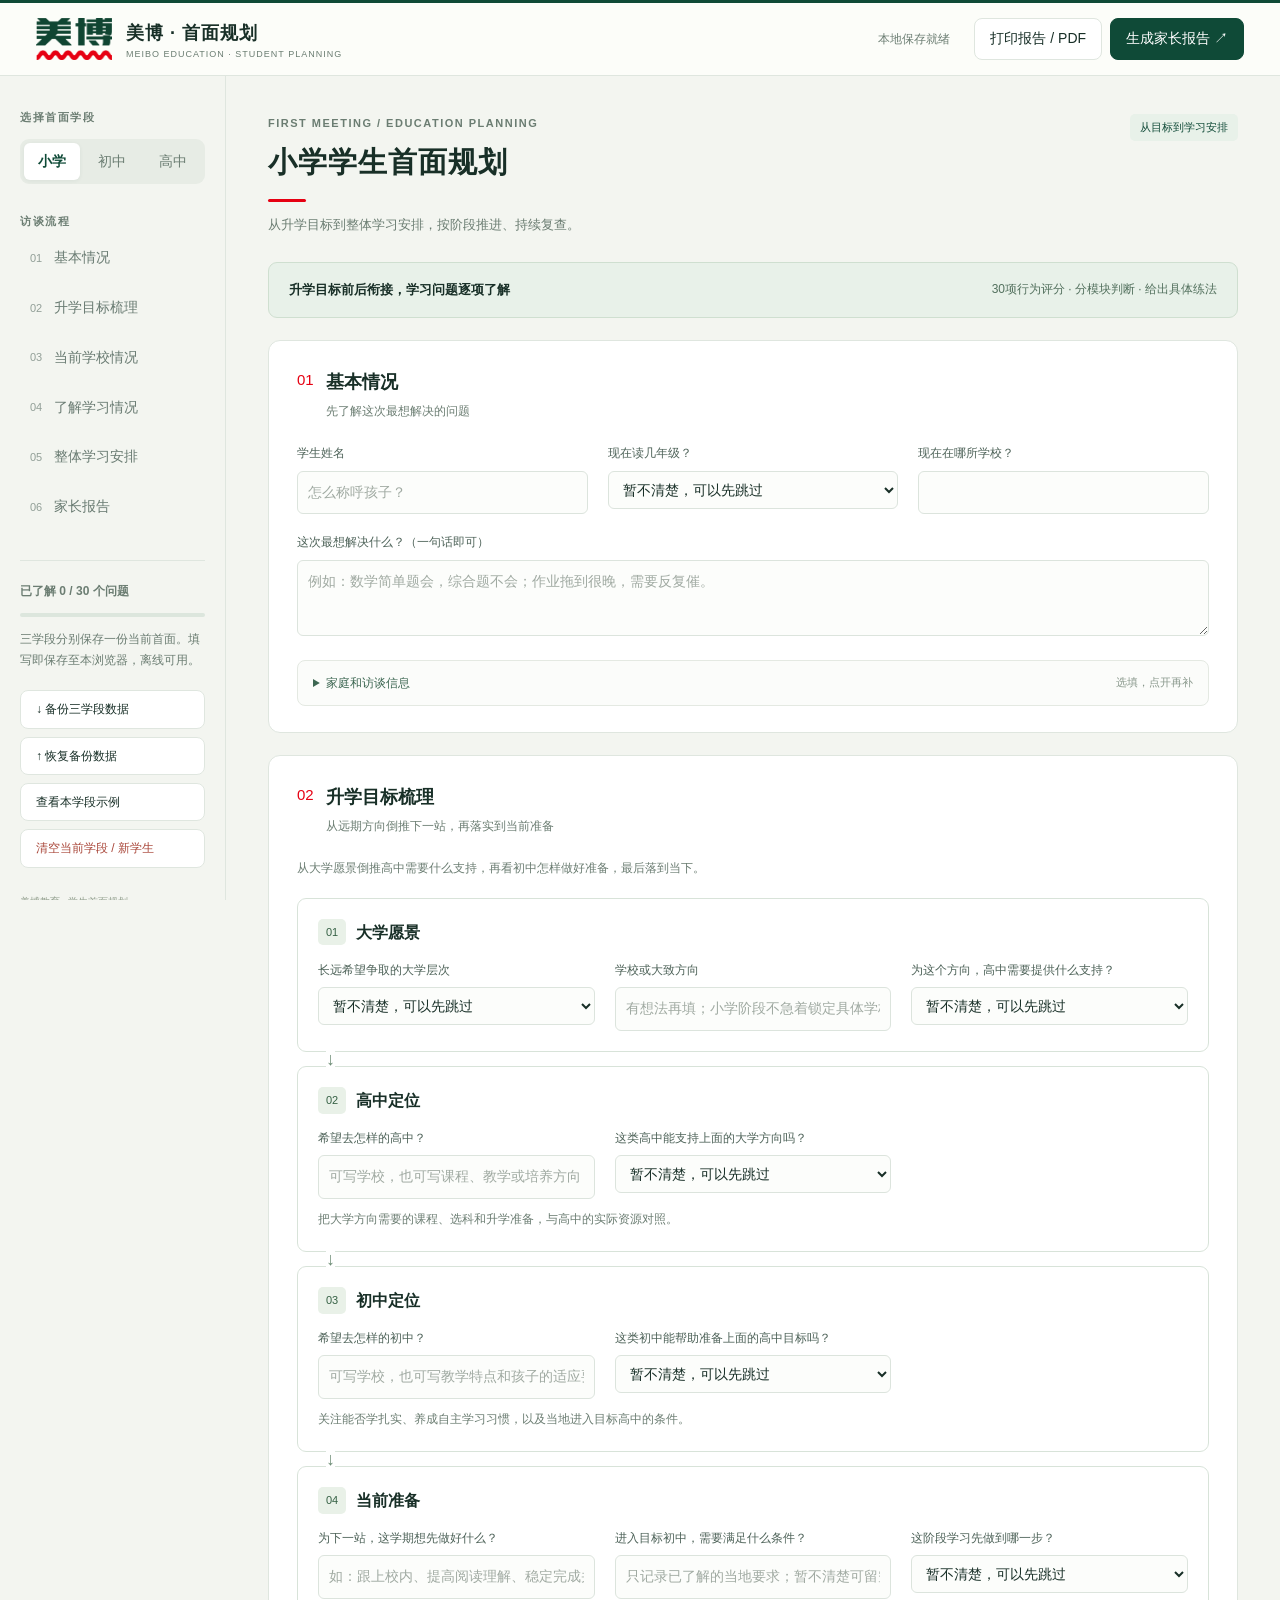
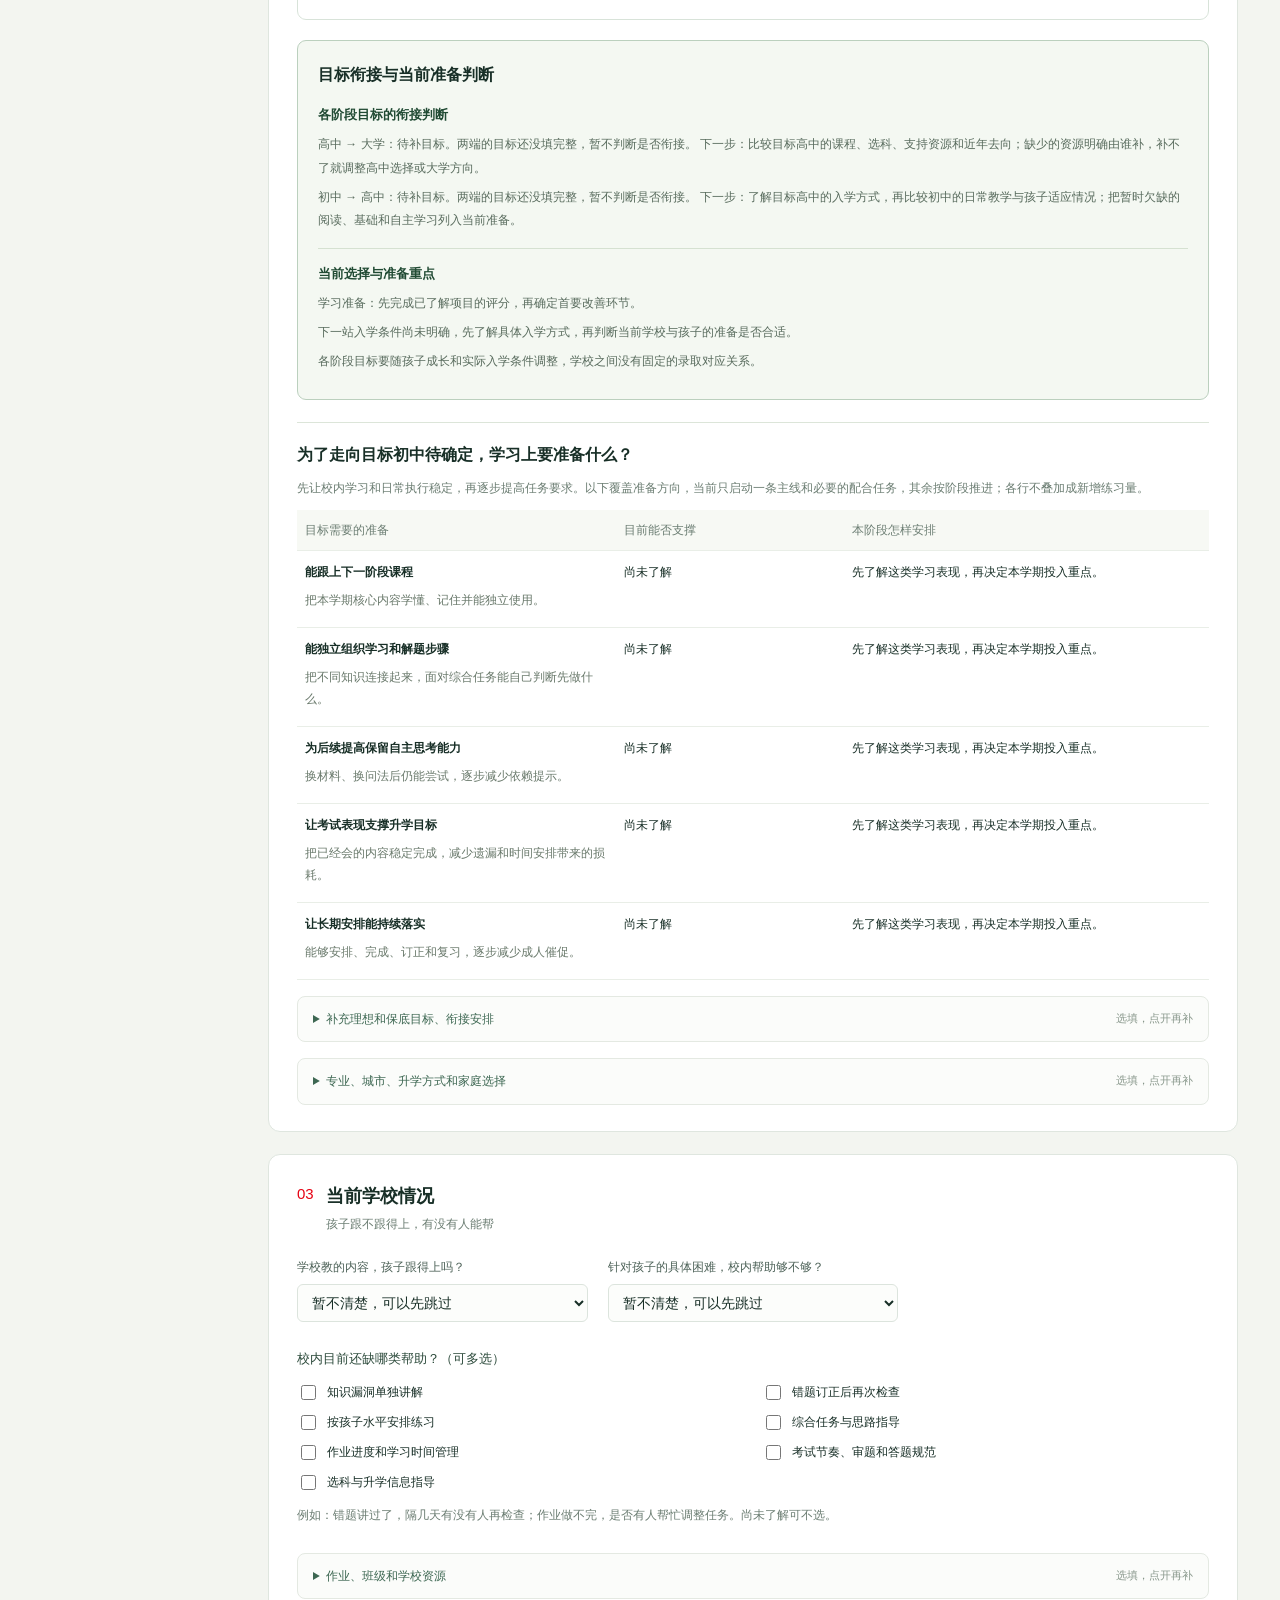
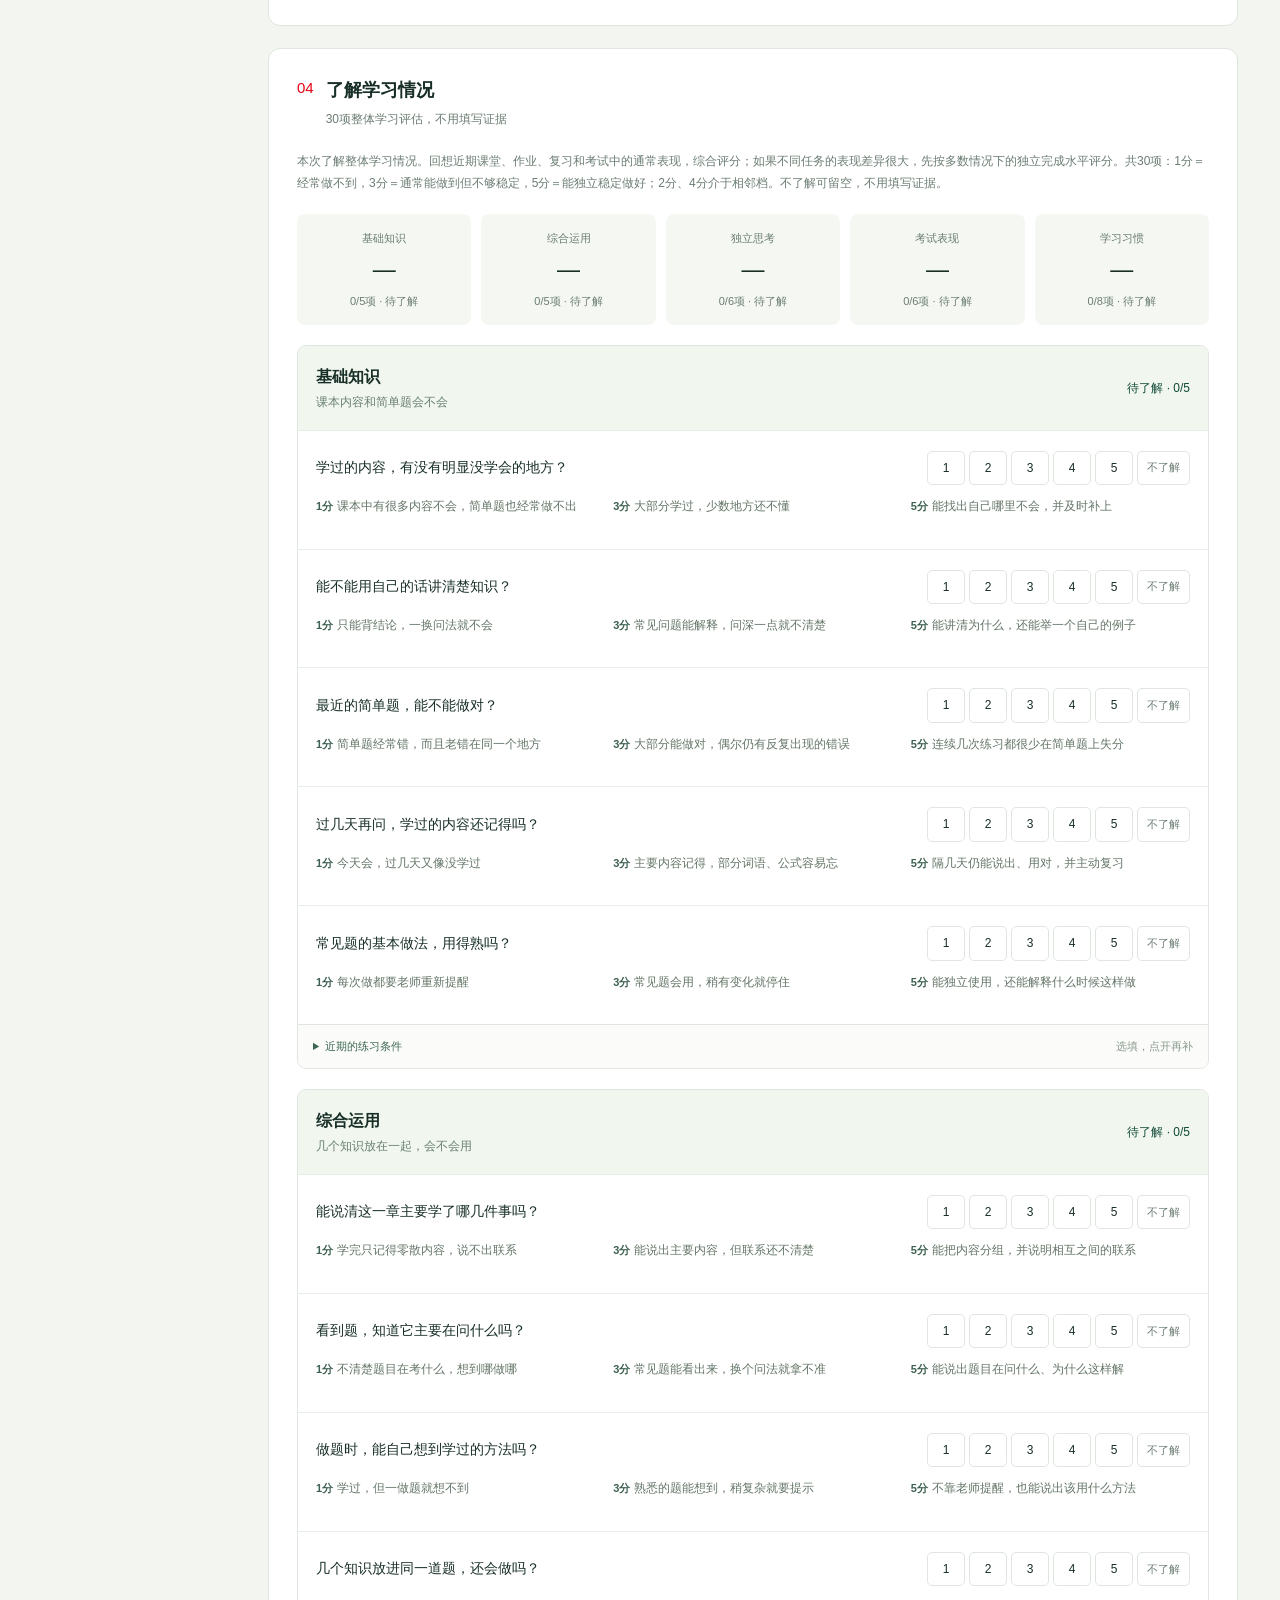
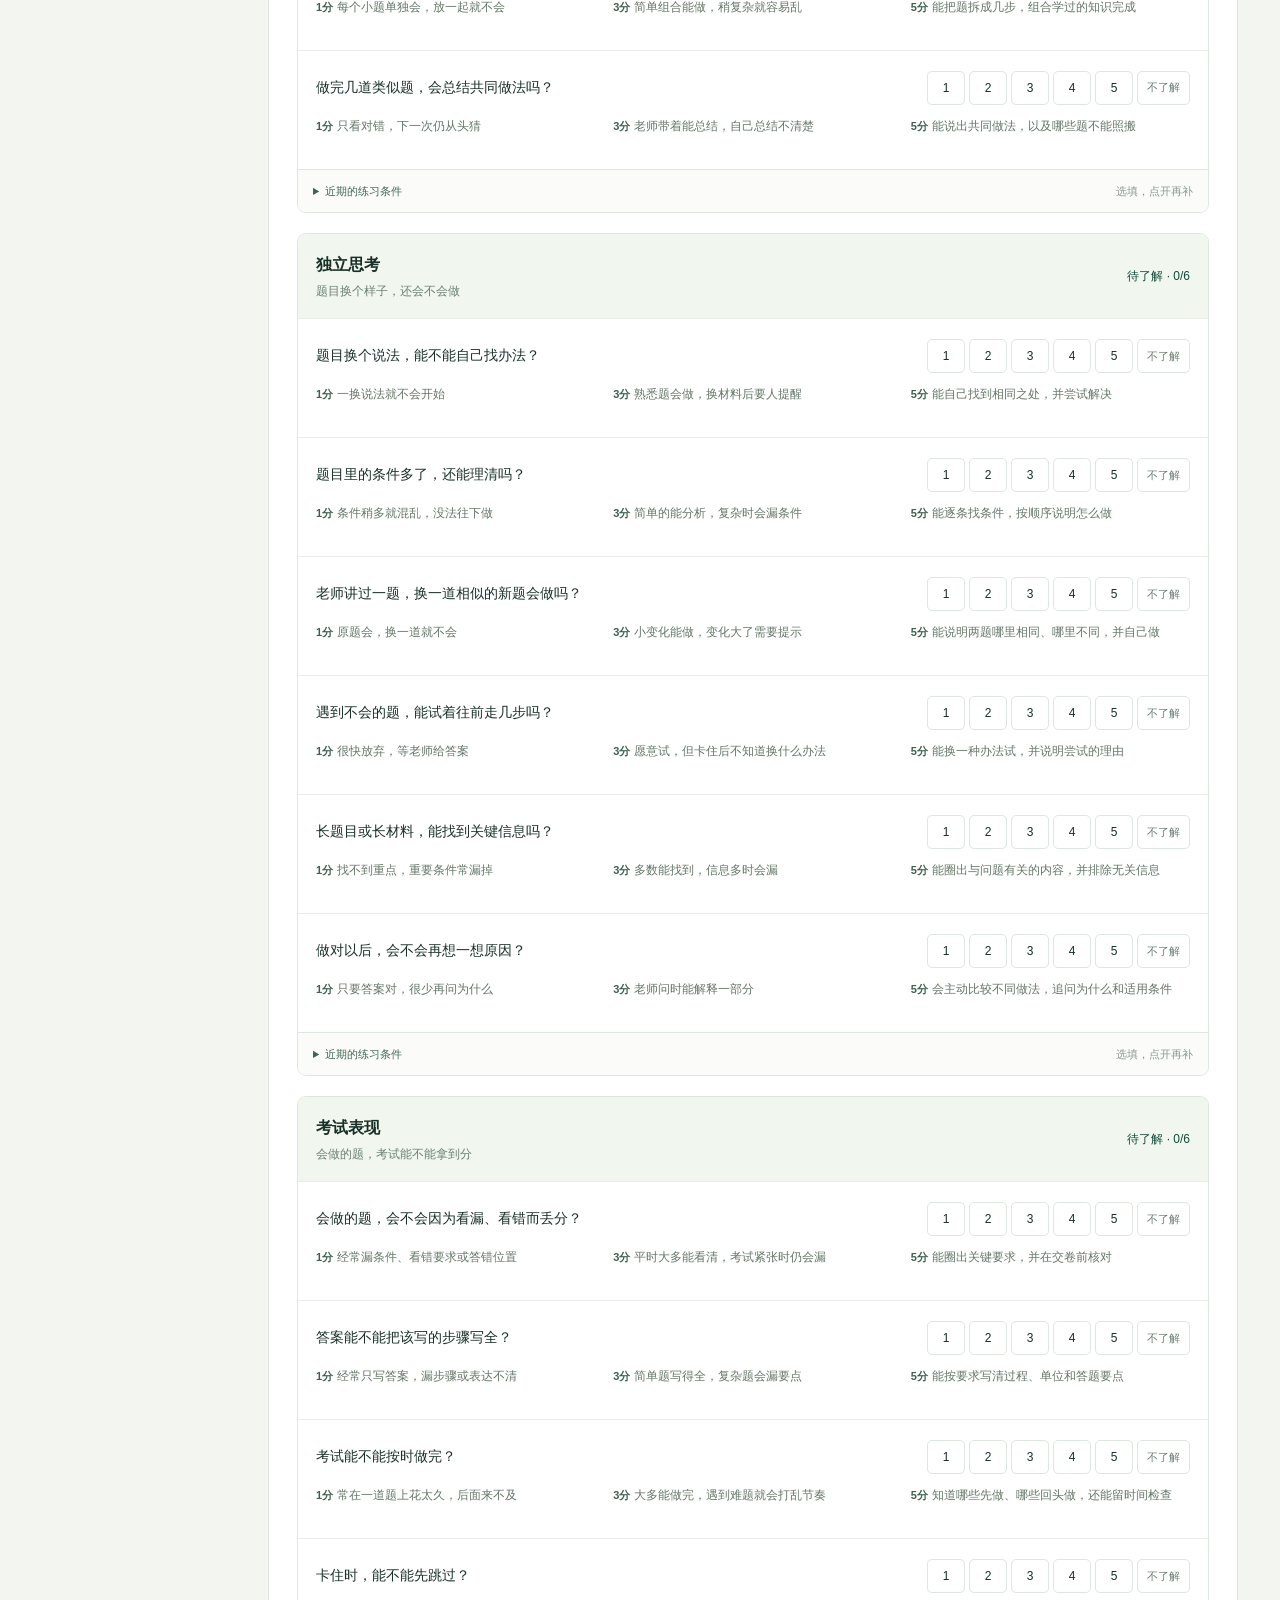
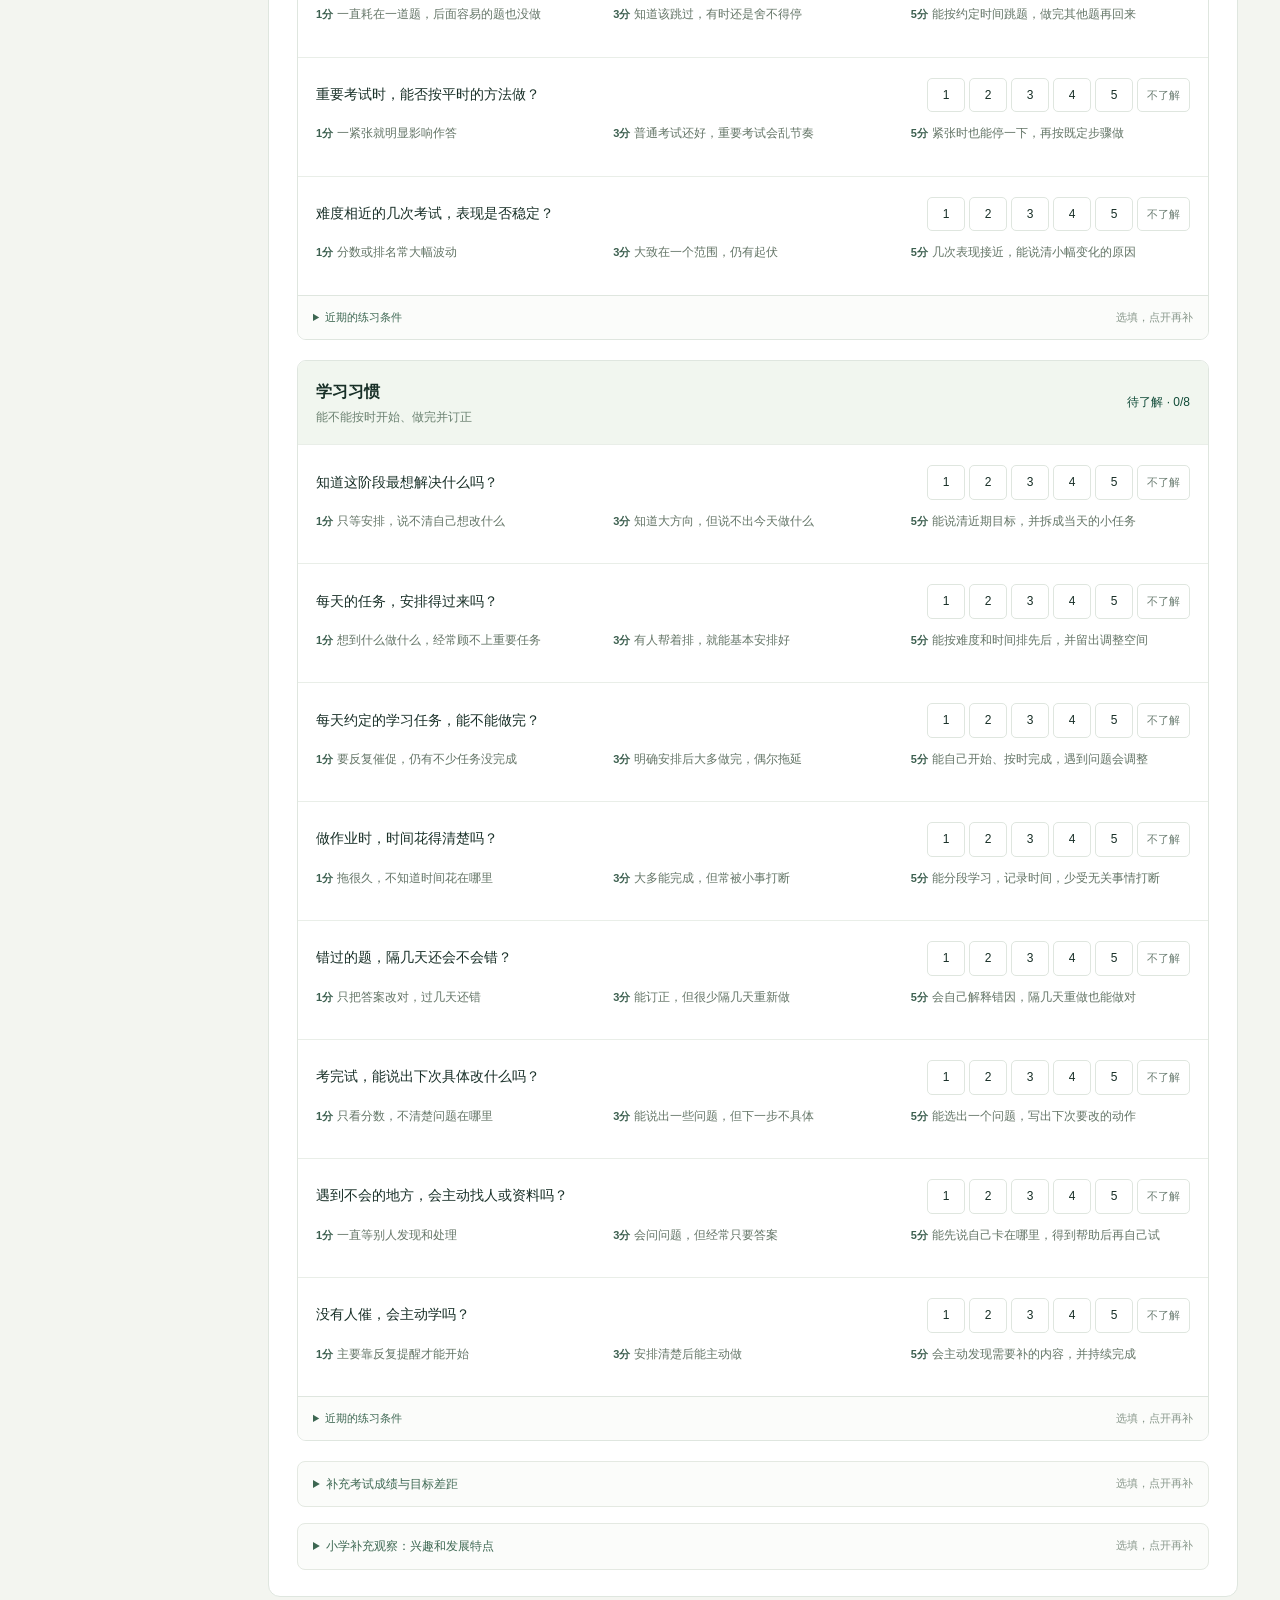
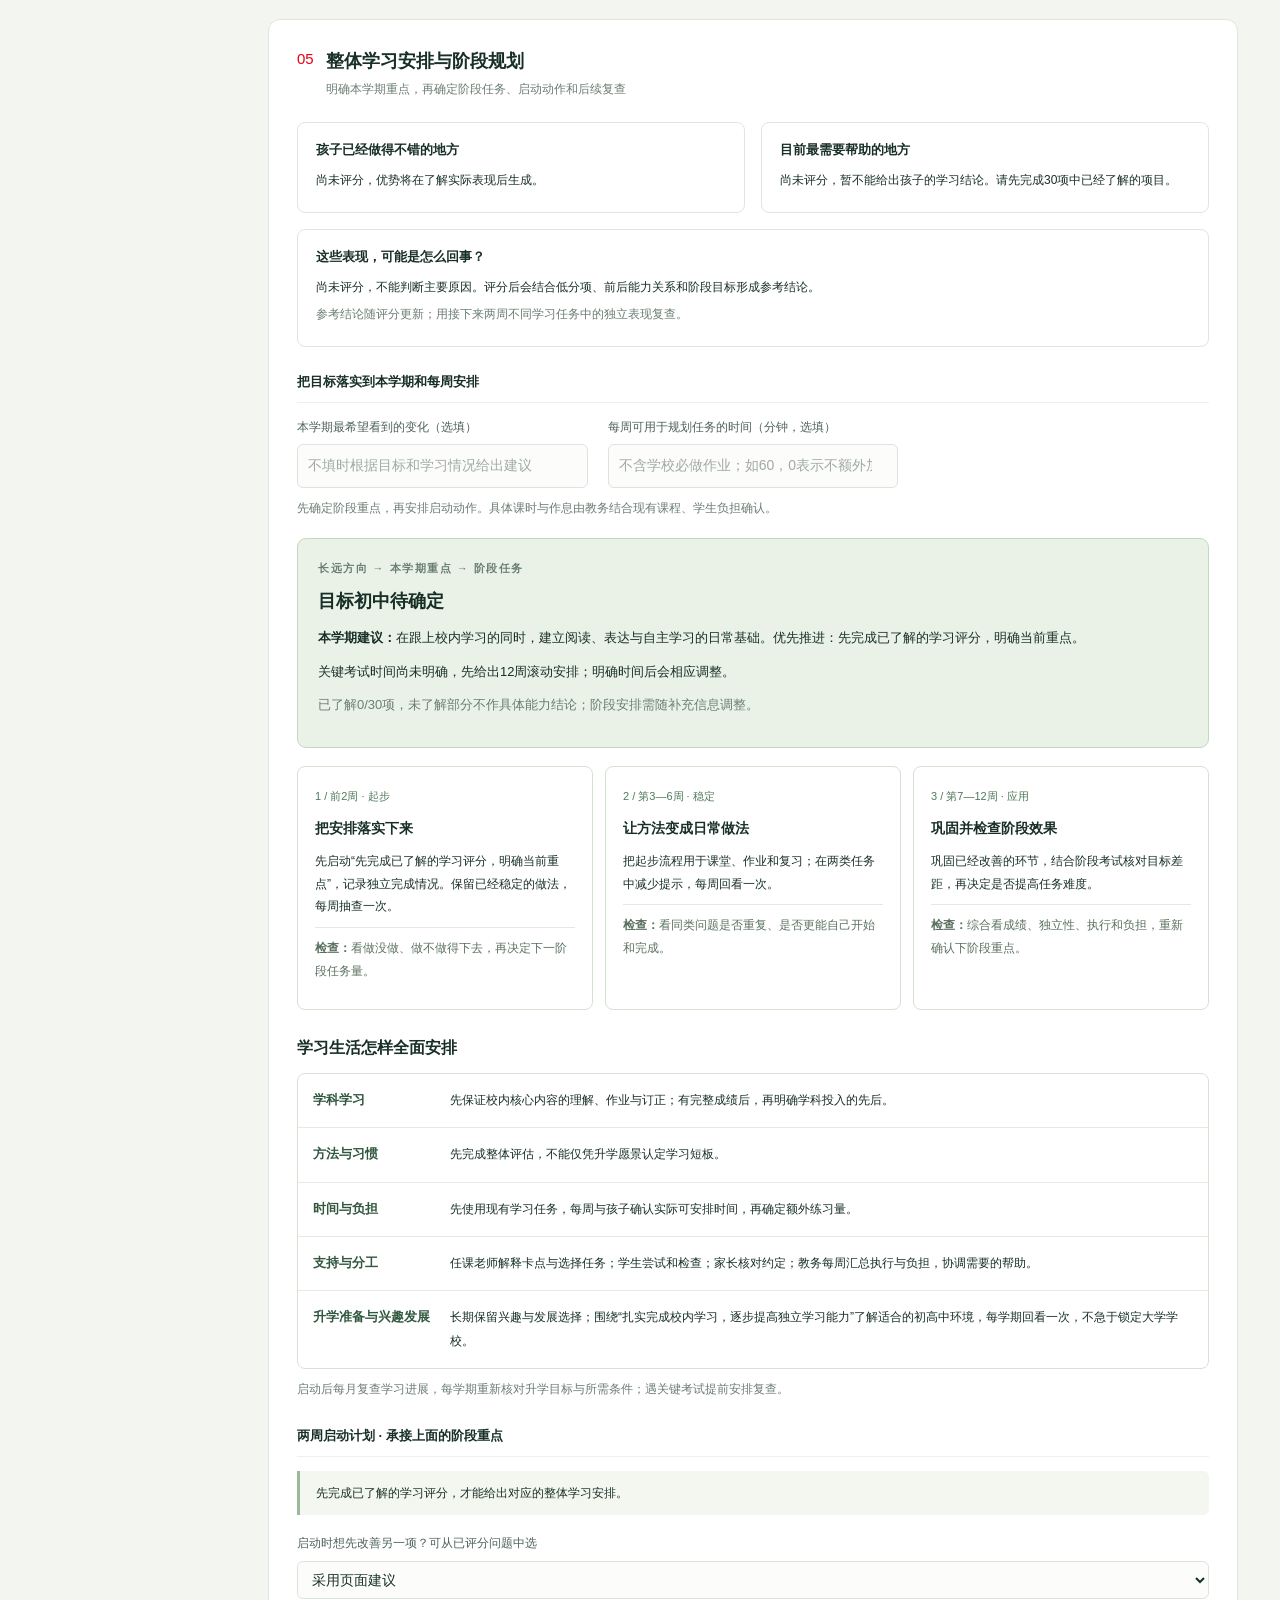
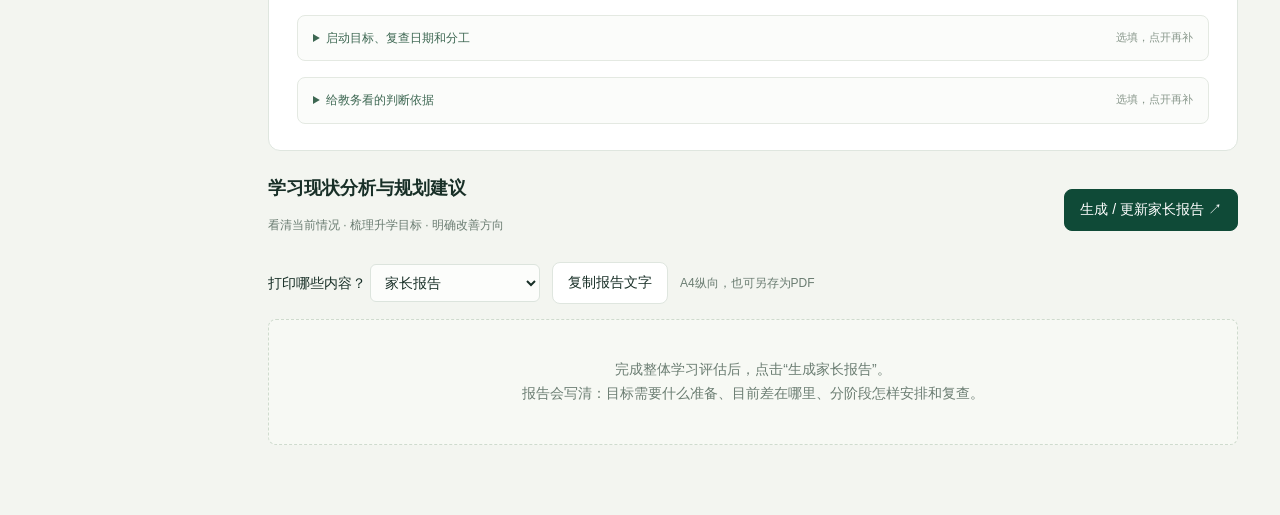
==== commit 706607c6: "Connect education goals to phased holistic study plans and ongoing reviews" ====
--- a/student-planning/index.html
+++ b/student-planning/index.html
@@ -18,13 +18,16 @@
 .school-help{margin-top:8px}.school-help>span{font-size:13px;font-weight:500;color:#2e4c3d}.help-options{display:grid;grid-template-columns:repeat(2,minmax(0,1fr));gap:9px 18px;margin:12px 0}.help-options label{display:flex;gap:8px;align-items:center;font-size:12px;line-height:1.7}.help-options input{accent-color:var(--green);width:15px;height:15px}.scorebook{min-width:660px}.scorebook th:first-child{width:23%}.scorebook th{white-space:normal}.scorebook input[type=number]{min-width:76px}.report-findings{margin-top:12px}.report-findings>p{margin:7px 0}.bridge-result p{line-height:1.95}.goal-overview>.bridge-result:first-of-type{border-top:0;padding-top:0}.report .action-step{break-inside:avoid}
 @media(max-width:750px){.help-options{grid-template-columns:1fr}.help-options label{font-size:12px}}
 @media print{.report-findings>p{break-inside:avoid}.report .goal-overview .bridge-result{break-inside:auto}.report .goal-overview .bridge-result>b{display:block;break-after:avoid}.report .goal-overview .bridge-result>p{break-inside:avoid}}
+.requirements-panel{margin-top:22px;border-top:1px solid #dce5d9;padding-top:18px}.requirements-panel>h3{font-size:16px;margin:0 0 10px}.requirements-table{table-layout:fixed;min-width:580px}.requirements-table th:nth-child(1){width:35%}.requirements-table th:nth-child(2){width:25%}.requirements-table p{font-size:12px;margin:5px 0;color:#69796b}.requirements-table td{font-size:12px;line-height:1.9;vertical-align:top}.planning-direction{background:#eaf2e8;border:1px solid #c4d7c3;border-radius:9px;padding:20px;margin:18px 0}.planning-direction h3{font-size:18px;margin:9px 0}.planning-direction p{font-size:13px;line-height:1.9;margin:9px 0}.phase-grid{display:grid;grid-template-columns:repeat(3,minmax(0,1fr));gap:12px}.phase-card{border:1px solid #d5e1d1;border-radius:8px;padding:17px;background:#fff}.phase-card>span{font-size:11px;color:#4e795a}.phase-card h4{font-size:14px;margin:9px 0}.phase-card p{font-size:12px;line-height:1.9;margin:9px 0}.phase-check{border-top:1px solid #e4e9e0;padding-top:9px;color:#5b7160}.arrangement-title{font-size:16px;margin:24px 0 12px}.arrangement-list{border:1px solid #d8e2d4;border-radius:8px;overflow:hidden}.arrangement-list>div{display:grid;grid-template-columns:120px 1fr;border-bottom:1px solid #e5ebe2;padding:15px;gap:17px}.arrangement-list>div:last-child{border-bottom:0}.arrangement-list h4{font-size:13px;margin:0;color:#31583e}.arrangement-list p{font-size:12px;line-height:1.95;margin:0}.followup-panel table{table-layout:fixed}.followup-panel td{font-size:12px;vertical-align:top}.followup-panel th:first-child{width:18%}.report .requirements-table{min-width:0}.report .planning-direction h3{font-size:16px}.report .planning-direction{padding:14px}.report .phase-card{padding:12px}.report .phase-card h4{font-size:13px}.report .phase-grid{grid-template-columns:1fr}.report .arrangement-list>div{grid-template-columns:100px 1fr;padding:12px}.report .roadmap-panel h3{margin-top:17px}
+@media(max-width:750px){.phase-grid{grid-template-columns:1fr}.arrangement-list>div{grid-template-columns:1fr;gap:6px}.planning-direction{padding:15px}.planning-direction h3{font-size:16px}.report .arrangement-list>div{grid-template-columns:1fr}.followup-panel table{font-size:11px}}
+@media print{.report .requirements-table{width:100%;min-width:0;table-layout:fixed}.report .requirements-table td,.report .requirements-table p{font-size:8.5pt}.report .requirements-table th{font-size:9pt}.report .requirements-panel>h3{break-after:avoid}.report .planning-direction{background:white;padding:10px;break-inside:avoid}.report .planning-direction p{font-size:9.5pt}.report .phase-grid{display:block}.report .phase-card{margin:9px 0;break-inside:avoid;padding:10px}.report .phase-card h4{font-size:11pt}.report .phase-card p{font-size:9.5pt}.report .arrangement-list{border-radius:0}.report .arrangement-list>div{display:block;break-inside:avoid;padding:9px}.report .arrangement-list h4{margin-bottom:4px;font-size:10pt}.report .arrangement-list p,.report .followup-panel td{font-size:9pt}.report .arrangement-title{break-after:avoid}.requirements-panel,.roadmap-panel{break-inside:auto}}
 
 </style>
 </head>
 <body>
 <header class="topbar"><div class="brand"><img class="brand-logo" src="[data-uri]" alt="美博教育 Logo"><div><b>美博 · 首面规划</b><small>MEIBO EDUCATION · STUDENT PLANNING</small></div></div><div class="top-actions"><span id="saveStatus" class="save-status" role="status" aria-live="polite">本地保存就绪</span><button id="printBtn">打印报告 / PDF</button><button id="generateTop" class="primary">生成家长报告 ↗</button></div></header>
-<div class="layout"><aside class="sidebar"><div class="eyebrow">选择首面学段</div><div class="stage-tabs" id="stageTabs"></div><div class="eyebrow">访谈流程</div><nav><a class="nav-item" href="#basic"><span>01</span>基本情况</a><a class="nav-item" href="#goals"><span>02</span>升学目标梳理</a><a class="nav-item" href="#school"><span>03</span>当前学校情况</a><a class="nav-item" href="#diagnosis"><span>04</span>了解学习情况</a><a class="nav-item" href="#planning"><span>05</span>问题与具体练法</a><a class="nav-item" href="#result"><span>06</span>家长报告</a></nav><div class="card-note"><b id="progressText">已了解 0 / 30 个问题</b><div class="progress"><div id="progressBar"></div></div><p>三学段分别保存一份当前首面。填写即保存至本浏览器，离线可用。</p><button id="exportBtn" class="wide">↓ 备份三学段数据</button><button id="importBtn" class="wide">↑ 恢复备份数据</button><button id="demoBtn" class="wide">查看本学段示例</button><button id="resetBtn" class="wide danger">清空当前学段 / 新学生</button><input type="file" accept="application/json,.json" id="importFile" hidden><p class="version">美博教育 · 学生首面规划<br>建议每次完成首面后导出备份。</p></div></aside>
-<main class="main"><div class="hero"><div><div class="eyebrow">FIRST MEETING / EDUCATION PLANNING</div><h1 id="pageTitle">小学学生首面规划</h1><p id="stageSubtitle"></p></div><span class="tag">先了解，再练一件事</span></div><div class="mobile-stage"><div class="stage-tabs" id="mobileStageTabs"></div><div class="choices"><button onclick="exportData()">备份数据</button><button onclick="document.getElementById('importFile').click()">恢复备份</button><button onclick="resetStage()" class="danger">清空本学段</button></div><p class="note" id="mobileSave"></p></div><div id="formRoot"></div><div id="printSnapshot"></div></main></div><div id="toast" class="toast hidden" role="status"></div>
+<div class="layout"><aside class="sidebar"><div class="eyebrow">选择首面学段</div><div class="stage-tabs" id="stageTabs"></div><div class="eyebrow">访谈流程</div><nav><a class="nav-item" href="#basic"><span>01</span>基本情况</a><a class="nav-item" href="#goals"><span>02</span>升学目标梳理</a><a class="nav-item" href="#school"><span>03</span>当前学校情况</a><a class="nav-item" href="#diagnosis"><span>04</span>了解学习情况</a><a class="nav-item" href="#planning"><span>05</span>整体学习安排</a><a class="nav-item" href="#result"><span>06</span>家长报告</a></nav><div class="card-note"><b id="progressText">已了解 0 / 30 个问题</b><div class="progress"><div id="progressBar"></div></div><p>三学段分别保存一份当前首面。填写即保存至本浏览器，离线可用。</p><button id="exportBtn" class="wide">↓ 备份三学段数据</button><button id="importBtn" class="wide">↑ 恢复备份数据</button><button id="demoBtn" class="wide">查看本学段示例</button><button id="resetBtn" class="wide danger">清空当前学段 / 新学生</button><input type="file" accept="application/json,.json" id="importFile" hidden><p class="version">美博教育 · 学生首面规划<br>建议每次完成首面后导出备份。</p></div></aside>
+<main class="main"><div class="hero"><div><div class="eyebrow">FIRST MEETING / EDUCATION PLANNING</div><h1 id="pageTitle">小学学生首面规划</h1><p id="stageSubtitle"></p></div><span class="tag">从目标到学习安排</span></div><div class="mobile-stage"><div class="stage-tabs" id="mobileStageTabs"></div><div class="choices"><button onclick="exportData()">备份数据</button><button onclick="document.getElementById('importFile').click()">恢复备份</button><button onclick="resetStage()" class="danger">清空本学段</button></div><p class="note" id="mobileSave"></p></div><div id="formRoot"></div><div id="printSnapshot"></div></main></div><div id="toast" class="toast hidden" role="status"></div>
 <script>
 'use strict';
 const KEY='qicheng-first-meeting-v1';
@@ -114,7 +117,7 @@
 function display(v){return LABELS[v]||v}
 function moduleFor(v){return MODULES.find(m=>m.id===v||m.name===v||m.oldName===v)}
 function fold(title,body){return `<details class="optional"><summary>${title} <span>选填，点开再补</span></summary><div class="optional-body">${body}</div></details>`}
-function select(key,label,options,cls=''){const list=[...options];if(f(key)&&!list.includes(f(key)))list.push(f(key));return `<label class="field ${cls}"><span>${esc(label)}</span><select data-field="${key}"><option value="">暂不清楚，可以先跳过</option>${list.map(o=>`<option value="${esc(o)}" ${f(key)===o?'selected':''}>${esc(display(o))}</option>`).join('')}</select></label>`}
+function select(key,label,options,cls=''){const list=[...options];if(f(key)&&!list.includes(f(key)))list.push(f(key));return `<label class="field ${cls}"><span>${esc(label)}</span><select data-field="${key}"><option value="">暂不清楚，可以先跳过</option>${list.map(o=>`<option value="${esc(o)}" ${f(key)===o?'selected':''}>${esc(key==='gapStatus'?o:display(o))}</option>`).join('')}</select></label>`}
 function basicForm(){return `<div class="fields core-fields">${input('name','学生姓名','text','怎么称呼孩子？')}${select('grade','现在读几年级？',STAGES[app.active].grades)}${input('school','现在在哪所学校？')}${area('concern','这次最想解决什么？（一句话即可）','例如：数学简单题会，综合题不会；作业拖到很晚，需要反复催。')}</div>${fold('家庭和访谈信息',`<div class="fields">${input('interviewDate','面谈日期','date')}${input('teacher','负责老师')}${input('class','班级 / 班型')}${input('region','升学所在省市')}${select('contact','主要沟通人',['父亲','母亲','父母双方','其他监护人'])}${input('studentWish','孩子自己想达到什么目标？')}${input('interest','孩子喜欢什么、愿意长期做什么？')}${input('outside','现在还在上什么课？','text','科目和每周次数')}${input('budget','家里能投入多少时间 / 费用？')}${app.active==='high'?input('electives','选科组合'):''}${area('studentVoice','孩子自己的话','可以记录孩子的感受和希望获得的帮助。')}</div>`)}`}
 const BRIDGE_OPTIONS=['还没比较过','基本支持，仍需核对具体要求','需要额外补充条件','目前不支持，需要调整选择'];
 const UNIVERSITY_NEEDS=['扎实的校内课程和高考准备','理科拔高、竞赛或研究兴趣支持','专业方向所需选科和课程','英语和国际课程准备','先全面发展，暂不确定'];
@@ -139,7 +142,7 @@
 }
 function goalsForm(){const st=app.active;const uniCard=`<div class="goal-card"><div class="goal-card-title"><span>01</span><h3>${st==='high'?'大学目标':'大学愿景'}</h3></div><div class="fields">${select('normalLevel',st==='high'?'正常努力希望争取的大学层次':'长远希望争取的大学层次',LEVELS)}${input('normalUni','学校或大致方向','text',st==='primary'?'有想法再填；小学阶段不急着锁定具体学校':'可填写学校，也可先填写专业或培养方向')}${select('universityNeed','为这个方向，高中需要提供什么支持？',UNIVERSITY_NEEDS)}</div></div>`;const highCard=st==='high'?'':`<div class="goal-card"><div class="goal-card-title"><span>02</span><h3>高中定位</h3></div><div class="fields">${input(st==='primary'?'futureHighSchool':'normalSchool','希望去怎样的高中？','text','可写学校，也可写课程、教学或培养方向')}${select('highBridge','这类高中能支持上面的大学方向吗？',BRIDGE_OPTIONS)}</div><p class="note">把大学方向需要的课程、选科和升学准备，与高中的实际资源对照。</p></div>`;const middleCard=st==='primary'?`<div class="goal-card"><div class="goal-card-title"><span>03</span><h3>初中定位</h3></div><div class="fields">${input('normalSchool','希望去怎样的初中？','text','可写学校，也可写教学特点和孩子的适应要求')}${select('middleBridge','这类初中能帮助准备上面的高中目标吗？',BRIDGE_OPTIONS)}</div><p class="note">关注能否学扎实、养成自主学习习惯，以及当地进入目标高中的条件。</p></div>`:'';const currentCard=`<div class="goal-card"><div class="goal-card-title"><span>${st==='primary'?'04':st==='middle'?'03':'02'}</span><h3>${st==='high'?'当前起点与差距':'当前准备'}</h3></div><div class="fields">${st==='high'?input('natural','按近期成绩和排名，大约能到哪类学校？','text','没有可比较的资料，先留空')+select('gapStatus','目前与大学正常目标相比怎么样？',['高于正常目标','基本匹配','略低于正常目标','明显低于正常目标','信息不足']):input('nearGoal','为下一站，这学期想先做好什么？','text','如：跟上校内、提高阅读理解、稳定完成并订正')}${input('schoolRequirement',st==='primary'?'进入目标初中，需要满足什么条件？':st==='middle'?'进入目标高中，需要达到什么要求？':'目标大学大约要求什么成绩 / 排名？','text','只记录已了解的当地要求；暂不清楚可留空')}${select('goalDemand','这阶段学习先做到哪一步？',['巩固达标 / 守住底线','稳步提升 / 重点学校','拔高突破 / 顶尖目标'])}</div></div>`;
  const tiers=(st==='high'?'':input('idealSchool','理想'+(st==='primary'?'初中':'高中'))+input('floorSchool','最低能接受的'+(st==='primary'?'初中':'高中')))+(st==='primary'?input('futureHighIdeal','理想高中 / 方向')+input('futureHighFloor','最低能接受的高中 / 方向'):'')+select('idealLevel','理想大学层次',LEVELS)+input('idealUni','理想大学 / 方向')+select('floorLevel','最低能接受的大学层次',LEVELS)+input('floorUni','保底大学 / 方向');
- return `<p class="note">${st==='primary'?'从大学愿景倒推高中需要什么支持，再看初中怎样做好准备，最后落到当下。':st==='middle'?'先看大学愿景需要怎样的高中准备，再结合当前成绩和学习情况选高中。':'先区分当前大致去向与大学目标，再用成绩、排名和各科差距安排下一步。'}</p><div class="goal-chain-form">${uniCard}${highCard}${middleCard}${currentCard}</div><div id="goalChainResult" aria-live="polite"></div>${fold('补充理想和保底目标、衔接安排',`<p class="note">上面填写的是正常努力希望争取的目标；这里补充冲刺和最低可接受选择，各阶段分别考虑。</p><div class="fields">${tiers}${st!=='high'?input('highBridgeAction','高中资源不够时，准备怎样补充或调整？'):''}${st==='primary'?input('middleBridgeAction','初中衔接不够时，准备怎样补充或调整？'):''}${area('tierReason','为什么这样选？还有什么需要确认？','可记录孩子的意愿、实际要求和需要继续了解的条件。')}</div>`)}${fold('专业、城市、升学方式和家庭选择',`<div class="fields">${checks('majors','可能感兴趣的专业方向',['数学 / 基础科学','计算机 / 人工智能','工程技术','医学 / 生命科学','经济 / 金融','法学 / 社会科学','人文 / 语言','师范 / 教育','艺术 / 设计','体育','暂无倾向'])}${input('majorSpecific','特别想学 / 不接受的专业')}${input('cities','喜欢哪些城市？')}${select('regionFlex','城市能不能调整？',['全国可考虑','优先本省 / 本地','优先一线 / 新一线','仅接受指定城市','尚未讨论'])}${select('priority','学校、专业、城市，哪个更看重？',['学校 > 专业 > 城市','学校 > 城市 > 专业','专业 > 学校 > 城市','专业 > 城市 > 学校','城市 > 学校 > 专业','城市 > 专业 > 学校','尚未达成一致'])}${select('risk','选择时更想冲一冲，还是稳一点？',['冲刺型：接受波动，保留备选','稳健型：目标与确定性兼顾','稳定型：优先底线与确定性','尚未达成一致'])}${select('adjustment','能否接受专业调整？',['接受调剂或调整方向','仅接受指定专业范围','不接受调剂','视院校层次决定','尚未讨论'])}${checks('paths','想了解的升学方式',['普通高考','强基计划','学科竞赛','少年班 / 拔尖项目','综合评价','港澳高校','国际方向','艺术 / 体育','其他','尚未明确'])}${input('pathMain','主要考虑哪条路？')}${input('pathBackup','备选考虑哪条路？')}${input('pathEvidence','是否已查过具体要求？','text','地区、年份、选科和材料要求')}${st!=='high'?select('schoolPath','当前考虑的升学方式',['适应校内 / 就近升学','优质初中平台准备','普通中考升学','指标到校 / 校额等（待核验）','贯通 / 拔尖项目（待核验）','国际方向探索','暂未明确']):''}${area('constraints','还有哪些家里必须考虑的条件？','如通勤、寄宿、费用、身体状况和家长孩子的想法差异。')}</div><p class="note">这些选项只是记录意向。实际能不能走，要另查当年当地的招生要求。</p>`)}`;
+ return `<p class="note">${st==='primary'?'从大学愿景倒推高中需要什么支持，再看初中怎样做好准备，最后落到当下。':st==='middle'?'先看大学愿景需要怎样的高中准备，再结合当前成绩和学习情况选高中。':'先区分当前大致去向与大学目标，再用成绩、排名和各科差距安排下一步。'}</p><div class="goal-chain-form">${uniCard}${highCard}${middleCard}${currentCard}</div><div id="goalChainResult" aria-live="polite"></div><div id="goalLearningLinks"></div>${fold('补充理想和保底目标、衔接安排',`<p class="note">上面填写的是正常努力希望争取的目标；这里补充冲刺和最低可接受选择，各阶段分别考虑。</p><div class="fields">${tiers}${st!=='high'?input('highBridgeAction','高中资源不够时，准备怎样补充或调整？'):''}${st==='primary'?input('middleBridgeAction','初中衔接不够时，准备怎样补充或调整？'):''}${area('tierReason','为什么这样选？还有什么需要确认？','可记录孩子的意愿、实际要求和需要继续了解的条件。')}</div>`)}${fold('专业、城市、升学方式和家庭选择',`<div class="fields">${checks('majors','可能感兴趣的专业方向',['数学 / 基础科学','计算机 / 人工智能','工程技术','医学 / 生命科学','经济 / 金融','法学 / 社会科学','人文 / 语言','师范 / 教育','艺术 / 设计','体育','暂无倾向'])}${input('majorSpecific','特别想学 / 不接受的专业')}${input('cities','喜欢哪些城市？')}${select('regionFlex','城市能不能调整？',['全国可考虑','优先本省 / 本地','优先一线 / 新一线','仅接受指定城市','尚未讨论'])}${select('priority','学校、专业、城市，哪个更看重？',['学校 > 专业 > 城市','学校 > 城市 > 专业','专业 > 学校 > 城市','专业 > 城市 > 学校','城市 > 学校 > 专业','城市 > 专业 > 学校','尚未达成一致'])}${select('risk','选择时更想冲一冲，还是稳一点？',['冲刺型：接受波动，保留备选','稳健型：目标与确定性兼顾','稳定型：优先底线与确定性','尚未达成一致'])}${select('adjustment','能否接受专业调整？',['接受调剂或调整方向','仅接受指定专业范围','不接受调剂','视院校层次决定','尚未讨论'])}${checks('paths','想了解的升学方式',['普通高考','强基计划','学科竞赛','少年班 / 拔尖项目','综合评价','港澳高校','国际方向','艺术 / 体育','其他','尚未明确'])}${input('pathMain','主要考虑哪条路？')}${input('pathBackup','备选考虑哪条路？')}${input('pathEvidence','是否已查过具体要求？','text','地区、年份、选科和材料要求')}${st!=='high'?select('schoolPath','当前考虑的升学方式',['适应校内 / 就近升学','优质初中平台准备','普通中考升学','指标到校 / 校额等（待核验）','贯通 / 拔尖项目（待核验）','国际方向探索','暂未明确']):''}${area('constraints','还有哪些家里必须考虑的条件？','如通勤、寄宿、费用、身体状况和家长孩子的想法差异。')}</div><p class="note">这些选项只是记录意向。实际能不能走，要另查当年当地的招生要求。</p>`)}`;
 }
 function ratingModule(m){const ids=indices(m);return `<div class="simple-module"><div class="simple-module-head"><div><h3>${m.name}</h3><p>${m.brief}</p></div><span id="summary-${m.id}" class="module-summary"></span></div>${ids.map(i=>{const it=m.items[i],id=m.id+'_'+i;return `<div class="rating-item"><div class="rating-top"><b class="rating-name" id="label-${id}">${it[0]}</b><div class="rate-buttons" role="group" aria-labelledby="label-${id}">${[1,2,3,4,5].map(n=>`<button data-score="${id}" data-value="${n}" aria-pressed="${current().scores[id]===n}" class="${current().scores[id]===n?'selected':''}" title="${n}分：${esc(n===1?it[1]:n===3?it[2]:n===5?it[3]:n===2?'比1分好一些，但还没达到3分':'比3分更稳定，还没有达到5分')}">${n}</button>`).join('')}<button class="clear" data-clear="${id}" title="还不了解，暂不评分">不了解</button></div></div><div class="anchors"><div><b>1分</b>${it[1]}</div><div><b>3分</b>${it[2]}</div><div><b>5分</b>${it[3]}</div></div></div>`}).join('')}${fold('近期的练习条件',`<div class="fields">${select('space_'+m.id,'近期有没有条件坚持练？',['较大：证据明确，资源到位','中等：可干预，需持续支持','有限：周期 / 资源存在限制'])}</div>`)}</div>`}
 function stats(){return MODULES.map(m=>{const ids=indices(m);const vals=m.items.map((_,i)=>ids.includes(i)?current().scores[m.id+'_'+i]:undefined);const filled=vals.filter(n=>n>=1&&n<=5);return {...m,values:vals,indices:ids,required:ids.length,count:filled.length,complete:filled.length===ids.length,avg:filled.length?filled.reduce((a,b)=>a+b,0)/filled.length:null,lows:vals.map((n,i)=>({n,i,name:m.items[i][0]})).filter(v=>v.n&&v.n<=2),evidenceCount:vals.filter((n,i)=>n&&String(current().evidence[m.id+'_'+i]||'').trim()).length}})}
@@ -190,15 +193,13 @@
 ]};
 function issueOptions(ms){return ms.flatMap(m=>m.values.map((n,i)=>n?{id:m.id+'_'+i,m,i,n}:null).filter(Boolean))}
 function plainReason(m,ms){const b=Object.fromEntries(ms.map(x=>[x.id,x]));if(m.id==='base')return '先把学过的内容和简单题做稳，后面的综合题才更容易跟上。';if(m.id==='frame')return b.base.avg>=3.5?'简单题相对能做，主要卡在“自己找方法、把几步连起来”，先练这一件更有针对性。':'先从把题拆成小步开始，同时检查拆开后的小题是否真的会。';if(m.id==='think')return '基础和常见综合题相对能做，再用小变化的新题练习自己找办法。';if(m.id==='stable')return '先把本来会做的题做出来，看看能否少看漏、少写漏、少留空。';return '其他训练要先做得下去。先把每天约定的小任务落实，才有机会看见变化。'}
-function planningForm(){return `<div id="insights"></div><div class="subhead">两周行动清单 · 系统先给，老师可调整</div><div id="actionPlan"></div><div class="fields" style="margin-top:18px"><label class="field full"><span>想先练另一件事？可从已回答的问题中选</span><select data-field="planIssue" id="planIssue"><option value="">采用页面建议</option></select></label></div>${fold('调整计划、时间和分工',`<div class="fields">${input('reviewDate','哪天一起看看效果？','date')}${input('phaseGoal','想达到的具体变化','text','例如：同类3道题中，能自己开始2道；不是承诺提分')}${input('owner','谁来帮助孩子？','text','例如：数学老师选题；妈妈只提醒一次；教务两周后检查')}${input('nextExam','下次考试想争取的分数 / 排名')}${area('keep','哪些已有做法继续保持？')}${area('defer','哪些问题这阶段先不加量？')}${area('parentNote','与家长、孩子的补充约定')}</div>`) }${fold('给教务看的详细判断依据',`<div id="technicalNotes"></div><p class="note">旧版术语对应：基础＝课本与简单题；框架＝把学过的知识连起来用；思维突破＝新题自己想办法；稳定发挥＝把会做的题考出来；学习管理＝开始、完成、订正和复习。所谓“第一变量”，就是这两周先改变的一件事。</p><p class="note">本次使用30项学习评估。空白不当成0分，也不自动补3分。先看低项与前后关系，再结合目标和能否坚持练习安排顺序；不是简单选择最低分。用后续实际练习表现复查判断。</p>`)}`}
 function strengthSummaries(ms){const words={base:'课本内容和简单题做得相对稳定，可以保留现在有效的学习做法。',frame:'多数情况下能自己想到方法，把学过的内容连起来用。',think:'题目有所变化时，仍愿意尝试，并能自己想出一些办法。',stable:'会做的题较少因为看漏或来不及而丢分，可以保持已有检查习惯。',manage:'多数约定任务能完成，能做订正和复习，值得继续保持。'};return ms.filter(m=>m.complete&&m.avg>=3.8&&!m.lows.length).map(m=>words[m.id]).slice(0,2)}
-function updateLive(){const ms=stats(),total=ms.reduce((a,m)=>a+m.required,0),count=ms.reduce((a,m)=>a+m.count,0);$('progressText').textContent='已了解 '+count+' / '+total+' 个问题';$('progressBar').style.width=(count/total*100)+'%';$('liveMetrics').innerHTML=metricsHTML(ms);ms.forEach(m=>{const el=$('summary-'+m.id);if(el)el.textContent=(m.avg===null?'待了解':m.avg.toFixed(1)+'分')+' · '+m.count+'/'+m.required});const ac=scoreAccount();STAGES[app.active].subjects.forEach((_,i)=>{if($('gap'+i))$('gap'+i).textContent='不计入'});ac.rows.forEach(r=>{if($('gap'+r.i))$('gap'+r.i).textContent=r.bad?'请核对':r.gap===null?'—':(r.gap>0?'+':'')+r.gap.toFixed(1)});if($('scoreAccount'))$('scoreAccount').textContent=ac.invalid.length?'请核对 '+ac.invalid.join('、')+'：分数不能小于0，或高于满分。':ac.all?'当前合计 '+ac.n.toFixed(1)+'分；目标合计 '+ac.t.toFixed(1)+'分；相差 '+(ac.t-ac.n).toFixed(1)+'分。':'已填成绩仅作部分记录；没有完整成绩也能先做学习规划。';$('insights').innerHTML=insightsHTML(ms);$('actionPlan').innerHTML=actionHTML(selectedPlan(ms));const sel=$('planIssue');const selected=f('planIssue');const optionHTML='<option value="">采用页面建议</option>'+issueOptions(ms).map(x=>`<option value="${x.id}" ${x.id===selected?'selected':''}>${esc(x.m.name+' · '+x.m.items[x.i][0]+'（'+x.n+'分）')}</option>`).join('');if(sel)sel.innerHTML=optionHTML;const ranks=rankCandidates(ms);$('technicalNotes').innerHTML='<p>本次使用'+'30项学习评估'+'。已填'+count+'项，未填'+(total-count)+'项。五类平均分分别是：'+ms.map(m=>m.name+' '+(m.avg===null?'待了解':m.avg.toFixed(2))).join('；')+'。</p>'+ranks.slice(0,3).map(m=>'<p>'+m.name+'：'+esc(plainReason(m,ms))+(m.blocked?' 先补基础和综合运用，再安排这类训练。':'')+'</p>').join('');if($('potentialResult')){const p=potentialConclusion();$('potentialResult').textContent='可以继续观察的方向：'+p.type+'。'+p.reason}if($('goalChainResult'))$('goalChainResult').innerHTML=goalChainHTML();if($('scoreExamContext'))$('scoreExamContext').textContent='本表考试：'+(f('examName')||'尚未填写')+(f('rank')?' · 年级排名 '+f('rank')+'名':'');if(current().reportGenerated)renderReport()}
+function updateLive(){const ms=stats(),total=ms.reduce((a,m)=>a+m.required,0),count=ms.reduce((a,m)=>a+m.count,0);$('progressText').textContent='已了解 '+count+' / '+total+' 个问题';$('progressBar').style.width=(count/total*100)+'%';$('liveMetrics').innerHTML=metricsHTML(ms);ms.forEach(m=>{const el=$('summary-'+m.id);if(el)el.textContent=(m.avg===null?'待了解':m.avg.toFixed(1)+'分')+' · '+m.count+'/'+m.required});const ac=scoreAccount();STAGES[app.active].subjects.forEach((_,i)=>{if($('gap'+i))$('gap'+i).textContent='不计入'});ac.rows.forEach(r=>{if($('gap'+r.i))$('gap'+r.i).textContent=r.bad?'请核对':r.gap===null?'—':(r.gap>0?'+':'')+r.gap.toFixed(1)});if($('scoreAccount'))$('scoreAccount').textContent=ac.invalid.length?'请核对 '+ac.invalid.join('、')+'：分数不能小于0，或高于满分。':ac.all?'当前合计 '+ac.n.toFixed(1)+'分；目标合计 '+ac.t.toFixed(1)+'分；相差 '+(ac.t-ac.n).toFixed(1)+'分。':'已填成绩仅作部分记录；没有完整成绩也能先做学习规划。';$('insights').innerHTML=insightsHTML(ms);$('actionPlan').innerHTML=startupHTML(selectedPlan(ms));if($('longTermPlan'))$('longTermPlan').innerHTML=roadmapHTML();if($('goalLearningLinks'))$('goalLearningLinks').innerHTML=requirementsHTML();if($('startupHeading'))$('startupHeading').textContent=startupTitle()+' · 承接上面的阶段重点';const sel=$('planIssue');const selected=f('planIssue');const optionHTML='<option value="">采用页面建议</option>'+issueOptions(ms).map(x=>`<option value="${x.id}" ${x.id===selected?'selected':''}>${esc(x.m.name+' · '+x.m.items[x.i][0]+'（'+x.n+'分）')}</option>`).join('');if(sel)sel.innerHTML=optionHTML;const ranks=rankCandidates(ms);$('technicalNotes').innerHTML='<p>本次使用'+'30项学习评估'+'。已填'+count+'项，未填'+(total-count)+'项。五类平均分分别是：'+ms.map(m=>m.name+' '+(m.avg===null?'待了解':m.avg.toFixed(2))).join('；')+'。</p>'+ranks.slice(0,3).map(m=>'<p>'+m.name+'：'+esc(plainReason(m,ms))+(m.blocked?' 先补基础和综合运用，再安排这类训练。':'')+'</p>').join('');if($('potentialResult')){const p=potentialConclusion();$('potentialResult').textContent='可以继续观察的方向：'+p.type+'。'+p.reason}if($('goalChainResult'))$('goalChainResult').innerHTML=goalChainHTML();if($('scoreExamContext'))$('scoreExamContext').textContent='本表考试：'+(f('examName')||'尚未填写')+(f('rank')?' · 年级排名 '+f('rank')+'名':'');if(current().reportGenerated)renderReport()}
 function reviewDay(){if(f('reviewDate'))return f('reviewDate');const d=new Date();d.setDate(d.getDate()+14);return new Date(d.getTime()-d.getTimezoneOffset()*60000).toISOString().slice(0,10)}
 function reportExtraGoals(){const rows=[];const st=app.active;[['ideal','理想'],['floor','最低可接受']].forEach(([k,l])=>{if(st!=='high'&&f(k+'School'))rows.push(l+(st==='primary'?'初中':'高中')+'：'+f(k+'School'));if(st!=='high'&&goalName(k))rows.push(l+'大学：'+goalName(k))});if(st==='primary'){if(f('futureHighIdeal'))rows.push('理想高中：'+f('futureHighIdeal'));if(f('futureHighFloor'))rows.push('最低可接受高中：'+f('futureHighFloor'))}const details=[arr('majors').length?'感兴趣的方向：'+arr('majors').join('、'):'',f('majorSpecific')?'专业想法：'+f('majorSpecific'):'',f('cities')?'城市偏好：'+f('cities'):'',f('priority')?'选择顺序：'+f('priority'):'',f('risk')?'家庭想法：'+display(f('risk')):'',arr('paths').length?'关注的升学方式：'+arr('paths').join('、'):'',f('pathMain')?'主要考虑：'+f('pathMain'):'',f('pathBackup')?'备选：'+f('pathBackup'):'',f('constraints')?'还需考虑：'+f('constraints'):''].filter(Boolean);return [...rows,...details].map(t=>'<p>'+esc(t)+'</p>').join('')}
-function renderReport(){const ms=stats(),p=selectedPlan(ms),missing=gaps(ms),count=ms.reduce((a,m)=>a+m.count,0),total=ms.reduce((a,m)=>a+m.required,0);const opts=issueOptions(ms);const plus=strengthSummaries(ms);const ac=scoreAccount();const st=STAGES[app.active];$('reportRoot').innerHTML=`<article class="report"><div class="report-header"><img class="report-logo" src="${MEIBO_LOGO}" alt="美博教育 Logo"><div class="eyebrow">美博教育</div><h2>${f('name')?esc(f('name'))+'｜学习现状分析与规划建议':'学生学习现状分析与规划建议'}</h2><p class="meta">看清当前情况 · 梳理升学目标 · 明确改善方向</p><p class="meta">${esc([f('grade'),f('school'),f('teacher')?'负责老师：'+f('teacher'):''].filter(Boolean).join(' · '))}　${esc(f('interviewDate')||localDate())}</p><p class="meta">30项学习评估，已了解 ${count}/${total} 项。${missing.length?'部分信息尚不清楚，下面只根据已回答的内容安排。':''}</p></div><h3>1. 这次先解决什么</h3>${f('concern')?'<p>本次最关心：'+esc(f('concern'))+'</p>':''}<p>${app.active==='primary'?'小学阶段先关注基本学习习惯、阅读表达和兴趣，保留未来选择。':app.active==='middle'?'初中阶段把目标高中与眼前的学习困难联系起来，一步步改善。':'高中阶段结合目标大学和最近成绩，先找值得投入的具体问题。'}本次评估整体学习表现，不限定单一科目。</p>${goalChainHTML(true)}${reportExtraGoals()}<h3>2. 孩子现在哪些做得好，哪些需要帮忙</h3>${plus.length?'<p><b>值得保持：</b>'+plus.map(x=>esc(x)).join(' ')+'</p>':'<p>优势还需要多观察，先保留孩子已经能自己完成的做法。</p>'}<div class="report-findings"><b>需要帮助或继续提升：</b>${helpFindings(ms).map(x=>'<p>'+esc(x)+'</p>').join('')}</div><p>${esc(rootHypothesis(ms).join(' '))} 先用接下来的学习记录来检验，不给孩子贴固定标签。</p><table class="compact-metrics"><thead><tr>${ms.map(m=>'<th>'+m.name+'</th>').join('')}</tr></thead><tbody><tr>${ms.map(m=>'<td>'+(m.avg===null?'还不了解':m.avg.toFixed(1)+'分 · '+band(m.avg)+(m.complete?'':'（已评'+m.count+'/'+m.required+'项）'))+'</td>').join('')}</tr></tbody></table><h3>3. 接下来两周，具体这样做</h3>${actionHTML(p,true)}${f('phaseGoal')?'<p><b>老师与孩子约定的目标：</b>'+esc(f('phaseGoal'))+'</p>':''}${f('owner')?'<p><b>本次明确分工：</b>'+esc(f('owner'))+'</p>':''}${app.active==='primary'&&Object.keys(current().potential).length?'<h3>小学的兴趣和发展观察</h3><p>'+esc(potentialConclusion().type+'。'+potentialConclusion().reason)+'</p>':''}${ac.nc?`<h3>已提供的成绩记录</h3><p>${esc(f('examName')||'考试名称待补充')}。${f('rank')?'年级排名：'+esc(f('rank'))+'名。':''}${ac.all?'当前合计 '+ac.n.toFixed(1)+'，目标合计 '+ac.t.toFixed(1)+'；相差 '+(ac.t-ac.n).toFixed(1)+'分。':'目前只有部分学科记录，不据此推算总分。'}${ac.invalid.length?'有分数需要核对：'+esc(ac.invalid.join('、')):''}</p><table><thead><tr><th>学科</th><th>现在 / 满分</th><th>想达到</th></tr></thead><tbody>${ac.rows.filter(r=>r.now!==null||r.target!==null).map(r=>'<tr><td>'+esc(r.name)+'</td><td>'+(r.bad?'请核对':(r.now??'—')+' / '+(r.max??'—'))+'</td><td>'+(r.bad?'请核对':r.target??'—')+'</td></tr>').join('')}</tbody></table>`:''}<h3>4. 什么时候一起看效果</h3><p><b>${f('reviewDate')?'已约定':'建议'}：${esc(reviewDay())}</b>。带上第一次与最近一次的练习，看看做对多少、需要提醒多少、哪一步更容易了。有效就继续；没变化就先减量、降难度或请老师重新判断原因。</p>${f('keep')?'<p>继续保持：'+esc(f('keep'))+'</p>':''}${f('defer')?'<p>这阶段先不加量：'+esc(f('defer'))+'</p>':''}${f('nextExam')?'<p>下次考试希望争取：'+esc(f('nextExam'))+'</p>':''}${f('parentNote')?'<p class="preline">补充约定：'+esc(f('parentNote'))+'</p>':''}${f('studentVoice')?'<p>孩子自己的想法：'+esc(f('studentVoice'))+'</p>':''}<div class="report-footer">本记录根据本次回答形成，仍需用实际学习表现复查。 练习安排是起步建议，不承诺提高固定分数；招生条件需另行核对。填写内容只保存在当前浏览器，换设备前请导出备份。</div></article>`}
 function buildPrintSnapshot(){const ms=stats();const labels=new Map();document.querySelectorAll('[data-field]').forEach(el=>{if(el.dataset.field==='planIssue')return;const label=el.closest('.field')?.querySelector('span')?.textContent||el.getAttribute('aria-label')||el.dataset.field;if(el.value)labels.set(el.dataset.field,{label,value:el.tagName==='SELECT'?(el.options[el.selectedIndex]?.text||el.value):el.value})});$('printSnapshot').innerHTML='<h2>首面填写记录</h2>'+[...labels.values()].map(x=>'<div class="snapshot-field"><b>'+esc(x.label)+'：</b>'+esc(x.value)+'</div>').join('')+['paths','majors'].filter(k=>arr(k).length).map(k=>'<div class="snapshot-field">'+(k==='paths'?'关注的升学方式':'感兴趣的专业')+'：'+esc(arr(k).join('、'))+'</div>').join('')+'<h3>30项学习评分</h3><p>未评项目保持空白，不计为0分。</p>'+ms.map(m=>'<h3>'+m.name+'</h3><table><thead><tr><th>问题</th><th style="width:18%">评分</th></tr></thead><tbody>'+m.indices.map(i=>'<tr><td>'+esc(m.items[i][0])+'</td><td>'+(m.values[i]||'不了解')+'</td></tr>').join('')+'</tbody></table>').join('');if(app.active==='primary'&&Object.keys(current().potential).length)$('printSnapshot').innerHTML+='<h3>小学发展特点</h3>'+POTENTIAL.map(it=>'<div class="snapshot-field">'+it[1]+'：'+(current().potential[it[0]]||'不了解')+'</div>').join('')}
-function generate(scroll=true){current().reportGenerated=true;renderReport();save();if(scroll)$('result').scrollIntoView({behavior:'smooth',block:'start'});toast('已生成家长报告，含具体两周安排；还不了解的内容不会编写成事实。')}
-function render(){const st=STAGES[app.active];$('pageTitle').textContent=st.label+'学生首面规划';$('stageSubtitle').textContent='从升学目标到学习准备，确定接下来两周具体做什么。';['stageTabs','mobileStageTabs'].forEach(id=>$(id).innerHTML=Object.entries(STAGES).map(([k,v])=>`<button data-stage="${k}" class="${app.active===k?'active':''}" aria-pressed="${app.active===k}">${v.label}</button>`).join(''));$('formRoot').innerHTML='<div class="welcome-strip"><b>升学目标前后衔接，学习问题逐项了解</b><span>30项行为评分 · 分模块判断 · 给出具体练法</span></div>'+section('basic','01','基本情况','先了解这次最想解决的问题',basicForm())+section('goals','02','升学目标梳理','从远期方向倒推下一站，再落实到当前准备',goalsForm())+section('school','03','当前学校情况','孩子跟不跟得上，有没有人能帮',schoolForm())+section('diagnosis','04','了解学习情况','30项整体学习评估，不用填写证据',diagnosisForm())+section('planning','05','看懂问题，定好练法','先做一件事：怎么做、做多少、谁检查',planningForm())+`<section id="result"><div class="footer-actions no-print"><div><h2 style="font-size:18px;margin:0">学习现状分析与规划建议</h2><p>看清当前情况 · 梳理升学目标 · 明确改善方向</p></div><button class="primary" id="generateBottom">生成 / 更新家长报告 ↗</button></div><div class="no-print report-tools"><label>打印哪些内容？ <select id="printMode" style="width:auto"><option value="report">家长报告</option><option value="full">报告 + 本次填写记录</option></select></label><button id="copyReport">复制报告文字</button><span class="note">A4纵向，也可另存为PDF</span></div><div id="reportRoot"></div></section>`;updateLive();if(!current().reportGenerated)$('reportRoot').innerHTML='<div class="empty-report no-print">完成整体学习评估后，点击“生成家长报告”。<br>报告会写清：孩子卡在哪里、这两周具体练什么、怎样检查。</div>';if(!storageAvailable){$('saveStatus').textContent='本地保存不可用，请先备份';$('mobileSave').textContent='请导出备份，避免刷新后丢失。'}}
+function generate(scroll=true){current().reportGenerated=true;renderReport();save();if(scroll)$('result').scrollIntoView({behavior:'smooth',block:'start'});toast('已生成家长报告，包含目标准备、阶段安排、启动计划与长期复查。')}
+function render(){const st=STAGES[app.active];$('pageTitle').textContent=st.label+'学生首面规划';$('stageSubtitle').textContent='从升学目标到整体学习安排，按阶段推进、持续复查。';['stageTabs','mobileStageTabs'].forEach(id=>$(id).innerHTML=Object.entries(STAGES).map(([k,v])=>`<button data-stage="${k}" class="${app.active===k?'active':''}" aria-pressed="${app.active===k}">${v.label}</button>`).join(''));$('formRoot').innerHTML='<div class="welcome-strip"><b>升学目标前后衔接，学习问题逐项了解</b><span>30项行为评分 · 分模块判断 · 给出具体练法</span></div>'+section('basic','01','基本情况','先了解这次最想解决的问题',basicForm())+section('goals','02','升学目标梳理','从远期方向倒推下一站，再落实到当前准备',goalsForm())+section('school','03','当前学校情况','孩子跟不跟得上，有没有人能帮',schoolForm())+section('diagnosis','04','了解学习情况','30项整体学习评估，不用填写证据',diagnosisForm())+section('planning','05','整体学习安排与阶段规划','明确本学期重点，再确定阶段任务、启动动作和后续复查',planningForm())+`<section id="result"><div class="footer-actions no-print"><div><h2 style="font-size:18px;margin:0">学习现状分析与规划建议</h2><p>看清当前情况 · 梳理升学目标 · 明确改善方向</p></div><button class="primary" id="generateBottom">生成 / 更新家长报告 ↗</button></div><div class="no-print report-tools"><label>打印哪些内容？ <select id="printMode" style="width:auto"><option value="report">家长报告</option><option value="full">报告 + 本次填写记录</option></select></label><button id="copyReport">复制报告文字</button><span class="note">A4纵向，也可另存为PDF</span></div><div id="reportRoot"></div></section>`;updateLive();if(!current().reportGenerated)$('reportRoot').innerHTML='<div class="empty-report no-print">完成整体学习评估后，点击“生成家长报告”。<br>报告会写清：目标需要什么准备、目前差在哪里、分阶段怎样安排和复查。</div>';if(!storageAvailable){$('saveStatus').textContent='本地保存不可用，请先备份';$('mobileSave').textContent='请导出备份，避免刷新后丢失。'}}
 function demo(){if(!confirm('载入示例将替换本学段当前记录。需要保留请先备份。继续吗？'))return;const d=blank();d.fields={name:'示例同学',grade:STAGES[app.active].grades[app.active==='primary'?4:1],school:'示例学校',concern:'常规学习任务能完成，换材料或需要自己安排步骤时容易卡住。',goalDemand:'稳步提升 / 重点学校',normalSchool:app.active==='primary'?'校内教学扎实、注重自主学习的初中':'课程扎实、支持理科兴趣的高中',normalLevel:'其他985',normalUni:'理工类方向（愿景）',universityNeed:'扎实的校内课程和高考准备',futureHighSchool:app.active==='primary'?'课程扎实、支持理科兴趣的高中':'',highBridge:'还没比较过',middleBridge:'还没比较过',nearGoal:'先练自己找方法，再尝试综合题',natural:app.active==='high'?'当前成绩大致对应的大学层次，待结合排名确认':'',interviewDate:localDate()};MODULES.forEach((m,mi)=>m.items.forEach((_,i)=>d.scores[m.id+'_'+i]=[4,2,3,4,3][mi]));app.stages[app.active]=d;save();render();toast('已载入30项示例，可查看目标衔接和具体练法。')}
 const SCHOOL_HELP=[
  ['knowledge','知识漏洞单独讲解','安排一次10分钟答疑，先列出3个没弄懂的知识点，讲后让孩子独立解释或完成一个小任务。','base'],
@@ -229,16 +230,35 @@
  if(!all)out.push(`本次已评${count}/30项；以上只对应已回答内容，未评模块不作根因判断。`);return out.slice(0,all?3:2)}
 function chosenVariable(ms){const ranks=rankCandidates(ms),top=ranks.find(m=>!m.blocked);return {m:top||null,confirmed:false,reason:top?plainReason(top,ms):'根据已评分的具体表现安排观察。'}}
 function subjectTip(){return '这是整体学习方法训练：第1周用一种熟悉的日常任务练流程，第2周换另一类任务检查是否仍能独立使用，如课堂复述、阅读理解或书面作业。换任务替代原练习，不给每科另加一套。'}
-function selectedPlan(ms){const opts=issueOptions(ms),manual=opts.find(o=>o.id===f('planIssue')),all=ms.every(m=>m.complete);if(!opts.length)return null;const strong=all&&opts.every(x=>x.n>=4);if(!manual&&strong){const grow=demand().target>4;return {m:{id:grow?'develop':'maintain'},title:grow?'在不同任务中独立迁移已有方法':'保持独立完成与每周复查',reason:grow?'30项均为4—5分，当前没有需要补救的明显短板。目标要求较高，优先检验方法能否用于陌生、综合和限时任务。':'30项均为4—5分，现有学习方法较稳定。先保持有效做法，并用跨任务复查防止只会熟悉材料。',steps:'每周从现有学习中各选1个理解、1个综合应用、1个限时任务。孩子先说要求与步骤，独立完成后检查遗漏；第2周换材料、换任务，仍沿用同一套流程。',frequency:'每周两次，每次约15分钟；使用现有课堂、作业和复习任务。',check:'比较两周中独立完成、需要提示和漏项的次数。换任务后仍能完成，就保留这套方法；仅某类任务失效，再定位对应环节。',adjust:'若出现具体卡点，只降低那一步的难度并给一个提示，避免把整体稳定误判成不需要继续发展。',manual:false}}
+function baseSelectedPlan(ms){const opts=issueOptions(ms),manual=opts.find(o=>o.id===f('planIssue')),all=ms.every(m=>m.complete);if(!opts.length)return null;const strong=all&&opts.every(x=>x.n>=4);if(!manual&&strong){const grow=demand().target>4;return {m:{id:grow?'develop':'maintain'},title:grow?'在不同任务中独立迁移已有方法':'保持独立完成与每周复查',reason:grow?'30项均为4—5分，当前没有需要补救的明显短板。目标要求较高，优先检验方法能否用于陌生、综合和限时任务。':'30项均为4—5分，现有学习方法较稳定。先保持有效做法，并用跨任务复查防止只会熟悉材料。',steps:'每周从现有学习中各选1个理解、1个综合应用、1个限时任务。孩子先说要求与步骤，独立完成后检查遗漏；第2周换材料、换任务，仍沿用同一套流程。',frequency:'每周两次，每次约15分钟；使用现有课堂、作业和复习任务。',check:'比较两周中独立完成、需要提示和漏项的次数。换任务后仍能完成，就保留这套方法；仅某类任务失效，再定位对应环节。',adjust:'若出现具体卡点，只降低那一步的难度并给一个提示，避免把整体稳定误判成不需要继续发展。',manual:false}}
  const chosen=chosenVariable(ms);let issue=manual;if(!issue&&chosen.m)issue=opts.filter(x=>x.m.id===chosen.m.id).sort((a,b)=>a.n-b.n||a.i-b.i)[0];if(!issue)issue=priorityIssues(ms)[0];const [title,steps,check,adjust]=STEPS[issue.m.id][issue.i],minutes=app.active==='primary'?'8—12':app.active==='middle'?'15':'15—20';return {...issue,title,steps,check,adjust,manual:!!manual,scope:opts.length,provisional:!ms.find(m=>m.id===issue.m.id).complete,frequency:(issue.m.id==='manage'?'每天一次':issue.m.id==='stable'?'每周两次':'每周三次')+'，每次约'+minutes+'分钟；在原有学习任务中练，同一周不因换任务额外加量。',reason:(manual?'教务本次选择先改善这一项。':chosen.m?plainReason(issue.m,ms):'评分尚未完整，先按已回答的具体表现安排观察。')+' '+(issue.n<=2?`该项${issue.n}分，当前确实需要帮助。`:issue.n===3?'该项3分，重点从常规能做到提升到独立稳定做到。':'该项已有较好表现，本次用于更高要求下的迁移检验。')+(manual&&chosen.m&&chosen.m.id!==issue.m.id?' 页面同时提示优先关注'+chosen.m.name+'，可在复查时比较两项是否互相影响。':'')}}
 function actionHTML(p,report=false){if(!p)return '<div class="hint">先完成已了解的学习评分，才能给出对应的整体学习安排。</div>';return `<div class="action-card ${report?'report-action':''}"><div class="eyebrow">整体学习先改善这一项${p.manual?' · 教务选择':''}${p.provisional?' · 先观察验证':''}</div><h3>${esc(p.title)}</h3><p>${esc(p.reason)}</p><div class="action-step"><b>① 每次具体怎么做</b><p>${esc(p.steps)}</p></div><div class="action-step"><b>② 怎样用到不同学习任务中</b><p>${esc(subjectTip())}</p></div><div class="action-step"><b>③ 做多少，谁来帮</b><p>${esc(p.frequency)}</p><p>孩子负责自己尝试、完成后检查；任课老师负责从现有任务中选择合适材料、只提示卡住的一步；家长核对约定是否落实；教务每周汇总一次执行情况，不为每科重复增加任务。</p></div><div class="action-step"><b>④ 两周后怎样检查</b><p>${esc(p.check)}</p><p>${esc(p.adjust)}</p></div></div>`}
 function insightsHTML(ms){const strengths=strengthSummaries(ms);return `<div class="summary-grid"><div class="insight"><h3>孩子已经做得不错的地方</h3>${strengths.length?strengths.map(x=>'<p>'+esc(x)+'</p>').join(''):'<p>'+esc(ms.some(m=>m.count)?'尚未形成已确认的稳定优势；先保留评分较高的具体做法，再检验能否换任务使用。':'尚未评分，优势将在了解实际表现后生成。')+'</p>'}</div><div class="insight"><h3>目前最需要帮助的地方</h3>${helpFindings(ms).map(x=>'<p>'+esc(x)+'</p>').join('')}</div><div class="insight" style="grid-column:1/-1"><h3>这些表现，可能是怎么回事？</h3>${rootHypothesis(ms).map(x=>'<p>'+esc(x)+'</p>').join('')}<p class="small-label">参考结论随评分更新；用接下来两周不同学习任务中的独立表现复查。</p></div></div>`}
 function scoreGapSummary(){const a=scoreAccount(),good=a.rows.filter(r=>!r.bad&&r.now!==null&&r.target!==null&&r.max!==null),pos=good.filter(r=>r.gap>0).sort((a,b)=>b.gap-a.gap),positive=pos.reduce((s,r)=>s+r.gap,0),lines=[];if(a.invalid.length)lines.push('有分数超出范围，需要先核对：'+a.invalid.join('、')+'；这些学科暂不参与判断。');if(!good.length)return {lines:[...lines,'尚未填写可比较的当前分、目标分和满分，暂不能计算分数差距。'],pos,positive,good,a};lines.push(a.all?`本次记录合计${fmt(a.n)}分，所填各科目标合计${fmt(a.t)}分，净差${fmt(a.t-a.n)}分。`:`目前仅${good.length}科可作完整比较，不能据此推算全科总分。`);if(pos.length){const top=pos.slice(0,2),sum=top.reduce((s,r)=>s+r.gap,0);lines.push(`需要增加的正向差额共${fmt(positive)}分，主要在${top.map(r=>r.name+'（差'+fmt(r.gap)+'分）').join('、')}${pos.length>2?'；这两科占正向差额'+Math.round(sum/positive*100)+'%':''}。`);lines.push('分数安排先核查这些差额较大的学科；学习方法则按五模块结论统一改善，避免只按差几分就增加题量。')}else lines.push('本表当前分均已达到所填目标分，建议确认目标是否仍合适，并优先保持表现稳定。');return {lines,pos,positive,good,a}}
 function learningPriority(ms){const p=selectedPlan(ms);if(!p)return '学习准备：先完成已了解项目的评分，再确定首要改善环节。';if(p.m.id==='maintain'||p.m.id==='develop')return '学习准备：'+p.reason;const m=ms.find(x=>x.id===p.m.id);return `学习准备优先放在${m.name}：${p.title}（该项${p.n}分，模块均分${m.avg.toFixed(1)}分${m.complete?'':'、尚未评齐'}）。${plainReason(m,ms)}`}
 function goalAssessment(){const st=app.active,g=goalChain(),ms=stats(),gap=scoreGapSummary(),sections=[];if(st==='high'){const parts=[f('natural')?'目前大致去向：'+f('natural'):'目前大致去向尚未定位',goalName('normal')?'正常目标：'+goalName('normal'):'正常目标尚未确定',f('gapStatus')&&f('gapStatus')!=='信息不足'?'教务对目标距离的判断：'+f('gapStatus'):''];sections.push({title:'当前定位与目标距离',lines:[parts.filter(Boolean).join('；')+'。',...gap.lines]});if(f('schoolRequirement'))sections[0].lines.push('大学目标参考要求：'+f('schoolRequirement')+'。此要求与本表考试是否同一分制、是否可比，需要另行核对。');const highest=goalName('ideal'),floor=goalName('floor');if(highest||floor)sections[0].lines.push([highest?'理想目标：'+highest:'',floor?'最低可接受：'+floor:''].filter(Boolean).join('；')+'。');sections.push({title:'实现目标，先改什么',lines:[learningPriority(ms)]});if(f('remaining'))sections[1].lines.push('距离关键考试：'+f('remaining')+'。先用两周验证方法能否执行、问题是否改善，再调整下一阶段任务量。');}else{const lines=g.links.map(l=>`${l.label}：${l.state}。${l.text} 下一步：${l.action}`);sections.push({title:'各阶段目标的衔接判断',lines:lines.length?lines:['先确定下一站目标，再倒推需要的准备。']});sections.push({title:'当前选择与准备重点',lines:[learningPriority(ms),f('schoolRequirement')?'下一站已了解的要求：'+f('schoolRequirement')+'。':'下一站入学条件尚未明确，先了解具体入学方式，再判断当前学校与孩子的准备是否合适。']});if(gap.good.length)sections.push({title:'当前成绩能说明什么',lines:gap.lines})}const support=supportSummary(ms);if(support.length||f('resourceLimit'))sections.push({title:'校内帮助怎样补到位',lines:[...support.map(x=>x.label+'。'+x.text),f('resourceLimit')?'其他已记录的支持缺口：'+f('resourceLimit'):''].filter(Boolean)});return sections}
-function goalChainHTML(report=false){const g=goalChain(),sections=goalAssessment();return `<div class="goal-overview"><h3>${app.active==='high'?'目标距离与学习准备判断':'目标衔接与当前准备判断'}</h3>${report&&app.active!=='high'?`<div class="goal-overview-nodes">${g.nodes.map(n=>`<div class="goal-overview-node"><b>${esc(n.label)}</b><strong>${esc(n.value)}</strong><p>${esc(n.detail)}</p></div>`).join('<div class="chain-arrow" aria-hidden="true">↓</div>')}</div>`:''}${sections.map(s=>`<div class="bridge-result"><b>${esc(s.title)}</b>${s.lines.map(l=>'<p>'+esc(l)+'</p>').join('')}</div>`).join('')}<p class="note">${app.active==='high'?'能力评分用于安排学习改进，不直接推算录取学校；不同考试的分数不可直接相减。':'各阶段目标要随孩子成长和实际入学条件调整，学校之间没有固定的录取对应关系。'}</p></div>`}
+function goalChainHTML(report=false){const g=goalChain(),sections=goalAssessment().filter(x=>!report||!['实现目标，先改什么','校内帮助怎样补到位','当前选择与准备重点'].includes(x.title));return `<div class="goal-overview"><h3>${app.active==='high'?'目标距离与学习准备判断':'目标衔接与当前准备判断'}</h3>${report&&app.active!=='high'?`<div class="goal-overview-nodes">${g.nodes.map(n=>`<div class="goal-overview-node"><b>${esc(n.label)}</b><strong>${esc(n.value)}</strong><p>${esc(n.detail)}</p></div>`).join('<div class="chain-arrow" aria-hidden="true">↓</div>')}</div>`:''}${sections.map(s=>`<div class="bridge-result"><b>${esc(s.title)}</b>${s.lines.map(l=>'<p>'+esc(l)+'</p>').join('')}</div>`).join('')}<p class="note">${app.active==='high'?'能力评分用于安排学习改进，不直接推算录取学校；不同考试的分数不可直接相减。':'各阶段目标要随孩子成长和实际入学条件调整，学校之间没有固定的录取对应关系。'}</p></div>`}
 
 function rankCandidates(ms){const D=demand(),by=Object.fromEntries(ms.map(m=>[m.id,m]));return ms.filter(m=>m.complete).map(m=>{let prereq=0;const notes=[];let blocked=false;const gap=Math.max(0,D.target-m.avg);if(m.id==='base'&&m.avg<3.5){prereq+=1.6;notes.push('基础是后续框架与思维的前置条件')}if(m.id==='frame'&&m.avg<3.5){if(by.base.complete&&by.base.avg>=3.5){prereq+=1.3;notes.push('基础较好而知识调用偏弱，框架更值得优先核查')}else{prereq+=.3;notes.push('需与基础漏洞区分，避免把前置问题归成框架问题')}}if(m.id==='manage'&&m.avg<3){prereq+=1.4;notes.push('执行不足可能削弱其他训练的落实')}if(m.id==='stable'&&m.avg<3&&by.base.complete&&by.base.avg>=3.5){prereq+=1.2;notes.push('基础较好但考试损耗明显，可优先验证执行流程')}if(m.id==='think'&&(!by.base.complete||!by.frame.complete||by.base.avg<3.5||by.frame.avg<3.5)){blocked=true;notes.push('前置基础 / 框架未达3.5或未评齐，列为后置候选')}const sp=f('space_'+m.id),space=sp.startsWith('较大')?1.2:sp.startsWith('有限')?.15:.65;const serious=Math.max(0,2.5-m.avg)*1.2;const lowWeight=Math.min(.8,m.lows.length*.2);const value=gap*2+serious+prereq+space+lowWeight;notes.push('目标参考线'+D.target.toFixed(1)+'，模块差距'+gap.toFixed(2));notes.push(sp?'改善空间：'+sp:'改善空间未评，暂按中等');if(m.lows.length)notes.push(m.lows.length+'个1—2分单项');return {...m,value,notes,blocked,spaceUnknown:!sp}}).filter(m=>m.avg<D.target||m.lows.length).sort((a,b)=>Number(a.blocked)-Number(b.blocked)||b.value-a.value)}
+function remainingDays(){const raw=f('remaining').trim();if(!raw)return null;const digits={'一':1,'二':2,'两':2,'三':3,'四':4,'五':5,'六':6,'七':7,'八':8,'九':9,'十':10};let t=raw.replace(/([一二两三四五六七八九十])十([一二两三四五六七八九])?/g,(_,a,b)=>String(digits[a]*10+(digits[b]||0))).replace(/十([一二两三四五六七八九])/g,(_,a)=>String(10+digits[a])).replace(/[一二两三四五六七八九十]/g,x=>String(digits[x])).replace(/(\d+)个半月/g,'$1个月15天').replace(/半个?月/g,'15天');const matches=[...t.matchAll(/(\d+(?:\.\d+)?)\s*(?:个)?\s*(天|日|周|星期|个月|月|年)/g)];if(!matches.length||matches.some(m=>m[2]==='年'&&Number(m[1])>10))return null;const days=matches.reduce((s,m)=>s+Number(m[1])*({天:1,日:1,周:7,星期:7,个月:30,月:30,年:365}[m[2]]),0);return days>0?Math.max(1,Math.round(days)):null}
+function weeklyBudget(){const raw=f('weeklyMinutes').trim();if(!raw)return null;const n=Number(raw);return Number.isFinite(n)&&n>=0&&n<=600?Math.floor(n):null}
+function planningTarget(){const st=app.active;const destination=st==='primary'?f('normalSchool'):st==='middle'?f('normalSchool'):goalName('normal');const label=st==='primary'?'目标初中':st==='middle'?'目标高中':'目标大学';const chain=st==='primary'?[goalName('normal'),f('futureHighSchool'),f('normalSchool')]:st==='middle'?[goalName('normal'),f('normalSchool')]:[goalName('normal')];return {label,destination:destination||label+'待确定',chain:chain.filter(Boolean),higher:demand().target>4||(st!=='primary'&&['清北','顶尖985','其他985'].includes(f('normalLevel')))||f('universityNeed').includes('拔高'),days:remainingDays(),stage:st,grade:f('grade'),direction:f('universityNeed')||'扎实完成校内学习，逐步提高独立学习能力'}}
+function goalLearningLinks(ms=stats()){const target=planningTarget(),by=Object.fromEntries(ms.map(m=>[m.id,m]));const needs={base:['能跟上下一阶段课程','把本学期核心内容学懂、记住并能独立使用。','用现有作业发现具体缺口，每周补一小组，隔几天再检查。'],frame:['能独立组织学习和解题步骤','把不同知识连接起来，面对综合任务能自己判断先做什么。','每周选两类任务，先口述要求和步骤，再独立完成。'],think:[target.higher?'能够应对更高要求和陌生任务':'为后续提高保留自主思考能力','换材料、换问法后仍能尝试，逐步减少依赖提示。','在基础与常规任务稳定后，每周安排一次小变式或自主探究。'],stable:['让考试表现支撑升学目标','把已经会的内容稳定完成，减少遗漏和时间安排带来的损耗。','用同一套审题、作答、回查流程，每周检查一次执行情况。'],manage:['让长期安排能持续落实','能够安排、完成、订正和复习，逐步减少成人催促。','每天用两项核心任务练开始、完成和回看，每周调整一次任务量。']};return MODULES.map(m=>{const x=by[m.id],n=needs[m.id];const status=!x.count?'尚未了解':`${x.avg.toFixed(1)}分（已评${x.count}/${x.required}项）`+(x.lows.length?'，有'+x.lows.length+'个1—2分项目':x.avg<3.8?'，常规表现还需提高稳定性':'，已有较好支撑');const blocked=m.id==='think'&&(!by.base.complete||!by.frame.complete||by.base.avg<3.5||by.frame.avg<3.5);const keep={base:'保持现有基础学习与复习，阶段复查时发现新缺口再补。',frame:'保留有效的整理和组织步骤方法，阶段性换任务检查独立使用。',think:target.higher?'在现有任务中逐步增加少量变式，检查独立迁移。':'保留自主尝试与提问，按兴趣和进展逐步提高要求。',stable:'保持现有答题流程，每月用同类考试检查稳定性。',manage:'保持自主安排与订正；教务每周关注任务量和完成情况。'};return {id:m.id,need:n[0],why:n[1],status,action:!x.count?'先了解这类学习表现，再决定本学期投入重点。':blocked?'先落实基础和综合运用；当前保留尝试与提问，暂不集中增加高难任务。':x.complete&&x.avg>=3.8&&!x.lows.length?keep[m.id]:n[2],blocked}})}
+function requirementsHTML(report=false){const target=planningTarget();return `<div class="requirements-panel"><h3>为了走向${esc(target.destination)}，学习上要准备什么？</h3><p class="note">${esc(target.higher?'当前家庭希望争取更高目标，需要逐步检验复杂、陌生与限时任务中的独立表现。':'先让校内学习和日常执行稳定，再逐步提高任务要求。')}以下覆盖准备方向，当前只启动一条主线和必要的配合任务，其余按阶段推进；各行不叠加成新增练习量。</p><div class="table-wrap"><table class="requirements-table"><thead><tr><th>目标需要的准备</th><th>目前能否支撑</th><th>本阶段怎样安排</th></tr></thead><tbody>${goalLearningLinks().map(x=>`<tr><td><b>${esc(x.need)}</b><p>${esc(x.why)}</p></td><td>${esc(x.status)}</td><td>${esc(x.action)}</td></tr>`).join('')}</tbody></table></div></div>`}
+function roadmap(ms=stats()){const target=planningTarget(),days=target.days,p=selectedPlan(ms),by=Object.fromEntries(ms.map(m=>[m.id,m]));const count=ms.reduce((n,m)=>n+m.count,0),support=supportSummary(ms),gap=scoreGapSummary();const secondary=by.manage.count&&(by.manage.avg<3.5||by.manage.lows.length)&&p?.m.id!=='manage'?'同时用每日任务完成和隔日回看来保障落实。':by.base.count&&(by.base.avg<3.5||by.base.lows.length)&&p?.m.id!=='base'?'同时修补已经发现的基础缺口，不额外集中增加高难任务。':'保留已经稳定的做法，每周抽查一次。';const focus=p?p.title:'先完成已了解的学习评分，明确当前重点';const short=days!==null&&days<=14,medium=days!==null&&days>14&&days<=90;const semester=f('semesterGoal').trim()||(short?'关键考试前稳住已会内容与任务执行，考试后再重定下一阶段重点。':`${app.active==='primary'?'在跟上校内学习的同时，建立阅读、表达与自主学习的日常基础。':app.active==='middle'?'围绕目标高中，稳定日常学习并提高独立完成综合任务的能力。':'围绕大学方向与当前差距，让学科学习、学习方法和考试表现共同改善。'}优先推进：${focus}。`);
+ let phases=[];if(short){const first=Math.max(1,Math.ceil(days/2));phases=[{period:'考前第1—'+first+'天',goal:'先稳定已经会的内容',tasks:`从现有任务中启动“${focus}”，熟悉步骤并检查是否做得下去。${secondary}`,check:'看独立完成、遗漏和提醒次数，不用新难题堆量。'},{period:first<days?'考前第'+(first+1)+'—'+days+'天':'考试前最后检查',goal:'在熟悉流程中保持表现',tasks:'复查已暴露的问题，用难度适当的任务练流程；保持正常作息，出现不会的内容只补最关键的一步。',check:'考前检查任务量、完成率和答题流程是否稳定。'},{period:'本次考试后',goal:'把结果接回长期规划',tasks:'把本次考试表现与原目标对照，区分目标变化、知识问题与执行问题，再确定下一学期或下一阶段任务。',check:'重新确认正常目标、备选选择和下一轮学习重点。'}]}else if(medium){const first=Math.min(14,Math.max(3,Math.floor(days/4))),last=Math.min(14,Math.max(3,Math.floor(days/4)));phases=[{period:'第1—'+first+'天',goal:'建立能坚持的学习流程',tasks:`先启动“${focus}”。${secondary}`,check:'至少完成一次复查，确认任务量合适、孩子知道怎么做。'},{period:'第'+(first+1)+'—'+(days-last)+'天',goal:'把方法用到日常学习',tasks:'换两类学习任务使用同一流程，逐步减少提示；结合阶段考试核对薄弱环节是否改善。',check:'比较独立完成和重复错误的变化，再调难度。'},{period:'考前最后'+last+'天',goal:'转入稳定发挥与重点回查',tasks:'保留有效任务，减少新增加量；回查常见问题、时间安排和作息。',check:'检查已会内容能否稳定完成，准备考试后的阶段复盘。'}]}else phases=[{period:'前2周 · 起步',goal:'把安排落实下来',tasks:`先启动“${focus}”，记录独立完成情况。${secondary}`,check:'看做没做、做不做得下去，再决定下一阶段任务量。'},{period:'第3—6周 · 稳定',goal:'让方法变成日常做法',tasks:'把起步流程用于课堂、作业和复习；在两类任务中减少提示，每周回看一次。',check:'看同类问题是否重复、是否更能自己开始和完成。'},{period:'第7—12周 · 应用',goal:target.higher?'向更高要求逐步过渡':'巩固并检查阶段效果',tasks:target.higher?'前置基础稳定后，逐步加入综合、陌生和限时任务；对照目标要求调整学习重点。':'巩固已经改善的环节，结合阶段考试核对目标差距，再决定是否提高任务难度。',check:'综合看成绩、独立性、执行和负担，重新确认下阶段重点。'}];
+ const budget=weeklyBudget();const workload=budget===0?'不额外增加规划练习时间，把方法嵌入原有课堂、作业和订正；每周用现有检查时间回看一次。':budget!==null?`每周规划任务最多使用${budget}分钟。先保证学校必做任务和休息；替换低效重复任务，不能把每个建议都叠加成新增练习。`:(f('weeklyMinutes').trim()?'每周可投入时间需核对，请填写0—600之间的分钟数；核对前仅使用现有任务，不据此增加练习量。':'先使用现有学习任务，每周与孩子确认实际可安排时间，再确定额外练习量。');const subject=gap.pos.length?`当前分数差额主要在${gap.pos.slice(0,2).map(r=>r.name+'（差'+fmt(r.gap)+'分）').join('、')}。先核查这些科目的具体任务与现有投入；整体方法按同一流程改善，不自动折算成补课课时。`:'先保证校内核心内容的理解、作业与订正；有完整成绩后，再明确学科投入的先后。';const path=app.active==='primary'?`长期保留兴趣与发展选择；围绕“${target.direction}”了解适合的初高中环境，每学期回看一次，不急于锁定大学学校。`:app.active==='middle'?`把目标高中的入学条件、课程与孩子适应情况一起核对；同时了解大学方向需要的高中准备，每次阶段复查后调整高中定位。`:`围绕“${target.direction}”，核对目标大学与关注路径的选科、课程及当年条件；把关键时间节点纳入学习日程。`;
+ const arrangements=[{title:'学科学习',text:subject+(f('outside')?' 已有课程：'+f('outside')+'；先检查它们与当前重点是否重复。':'')},{title:'方法与习惯',text:count?`主线：${focus}。${secondary}先在日常任务中稳定，再增加要求。`:'先完成整体评估，不能仅凭升学愿景认定学习短板。'},{title:'时间与负担',text:workload},{title:'支持与分工',text:'任课老师解释卡点与选择任务；学生尝试和检查；家长核对约定；教务每周汇总执行与负担，协调需要的帮助。'+(support.length?' '+support.map(s=>s.label+'；'+s.text).join(' '):'')},{title:'升学准备与兴趣发展',text:path+(f('pathMain')?' 目前主要关注：'+f('pathMain')+'。':'')}];
+ return {target,days,short,medium,semester,semesterCustom:!!f('semesterGoal').trim(),focus,secondary,phases,arrangements,count,budget,longReview:short?'本次考试后重新制定下一阶段计划；之后按月回看、按学期调整目标。':'启动后每月复查学习进展，每学期重新核对升学目标与所需条件；遇关键考试提前安排复查。'} }
+function roadmapHTML(report=false){const r=roadmap();return `<div class="roadmap-panel"><div class="planning-direction"><div class="eyebrow">长远方向 → 本学期重点 → 阶段任务</div><h3>${esc(r.target.chain.length?r.target.chain.join(' → '):r.target.label+'待确定')}</h3><p><b>${r.short?'当前至关键考试':'本学期'}${r.semesterCustom?'约定':'建议'}：</b>${esc(r.semester)}</p><p>${esc(r.days!==null?(r.days>90?'距离关键考试约'+r.days+'天，先安排前12周，随后按月复查直到关键考试。':'按剩余约'+r.days+'天安排阶段。')+'“'+f('remaining')+'”按自然日近似换算。':'关键考试时间尚未明确，先给出12周滚动安排；明确时间后会相应调整。')}</p>${r.count<30?'<p class="note">已了解'+r.count+'/30项，未了解部分不作具体能力结论；阶段安排需随补充信息调整。</p>':''}</div><div class="phase-grid">${r.phases.map((p,i)=>`<div class="phase-card"><span>${i+1} / ${esc(p.period)}</span><h4>${esc(p.goal)}</h4><p>${esc(p.tasks)}</p><p class="phase-check"><b>检查：</b>${esc(p.check)}</p></div>`).join('')}</div><h3 class="arrangement-title">学习生活怎样全面安排</h3><div class="arrangement-list">${r.arrangements.map(a=>`<div><h4>${esc(a.title)}</h4><p>${esc(a.text)}</p></div>`).join('')}</div><p class="note">${esc(r.longReview)}</p></div>`}
+function startupTitle(){const d=remainingDays();return d!==null&&d<=14?'考前'+d+'天启动计划':'两周启动计划'}
+function startupHTML(p,report=false){let html=actionHTML(p,report);const d=remainingDays();if(d!==null&&d<=14)html=html.replaceAll('第1周','前半段').replaceAll('第2周','后半段').replaceAll('两周后','考前复查时').replaceAll('两周中','本阶段').replaceAll('两周','本阶段').replaceAll('第7天','第'+Math.min(7,d)+'天').replaceAll('第2天','复查时').replaceAll('两天后','考前复查时').replaceAll('隔2天','考前复查时');return html}
+function followupHTML(){const r=roadmap(),date=r.short?'考前完成一次复查；'+(f('reviewDate')?'另约复查日期：'+f('reviewDate'):'考试后再做一次阶段复盘'):(f('reviewDate')?'已约定首次复查：'+f('reviewDate'):'建议首次复查：'+reviewDay());return `<div class="followup-panel"><p><b>${esc(date)}</b>。</p><table><thead><tr><th>复查时点</th><th>看什么</th><th>怎样调整</th></tr></thead><tbody><tr><td>${r.short?'考试前':'启动结束'}</td><td>任务是否完成、需要提醒几次、独立完成了多少。</td><td>做不下去先减量、缩小步骤或补支持；执行稳定再提高要求。</td></tr><tr><td>${r.short?'本次考试后':'每月 / 阶段考试后'}</td><td>同类考试成绩与排名、重复错误、方法能否换任务使用、学习负担。</td><td>有效做法继续；无改善时重新区分知识、方法与执行问题，再改下一阶段重点。</td></tr><tr><td>每学期 / 关键升学节点</td><td>正常目标与备选选择、课程及选科要求、孩子兴趣与适应情况。</td><td>根据成长和实际条件调整目标，并重新分配学科学习、方法训练与升学准备。</td></tr></tbody></table></div>`}
+
+function renderReport(){const ms=stats(),p=selectedPlan(ms),r=roadmap(ms),count=ms.reduce((a,m)=>a+m.count,0),plus=strengthSummaries(ms),ac=scoreAccount();$('reportRoot').innerHTML=`<article class="report"><div class="report-header"><img class="report-logo" src="${MEIBO_LOGO}" alt="美博教育 Logo"><div class="eyebrow">美博教育</div><h2>${f('name')?esc(f('name'))+'｜学习现状分析与规划建议':'学生学习现状分析与规划建议'}</h2><p class="meta">看清当前情况 · 梳理升学目标 · 明确改善方向</p><p class="meta">${esc([f('grade'),f('school'),f('teacher')?'负责老师：'+f('teacher'):''].filter(Boolean).join(' · '))}　${esc(f('interviewDate')||localDate())}</p><p class="meta">30项整体学习评估，已了解 ${count}/30 项。${count<30?'未了解的部分保持待确认，安排随补充信息调整。':''}</p></div><h3>1. 升学目标与当前差距</h3>${f('concern')?'<p>本次最关心：'+esc(f('concern'))+'</p>':''}${goalChainHTML(true)}${reportExtraGoals()}${requirementsHTML(true)}<h3>2. 整体学习判断：哪些能支撑，哪些需要改善</h3>${plus.length?'<p><b>已有支撑：</b>'+plus.map(x=>esc(x)).join(' ')+'</p>':'<p>稳定优势尚需进一步了解；先保留学生已经能独立完成的做法。</p>'}<div class="report-findings"><b>本阶段需要帮助或继续提升：</b>${helpFindings(ms).map(x=>'<p>'+esc(x)+'</p>').join('')}</div>${rootHypothesis(ms).map(x=>'<p>'+esc(x)+'</p>').join('')}<table class="compact-metrics"><thead><tr>${ms.map(m=>'<th>'+m.name+'</th>').join('')}</tr></thead><tbody><tr>${ms.map(m=>'<td>'+(m.avg===null?'还不了解':m.avg.toFixed(1)+'分 · '+band(m.avg)+(m.complete?'':'（已评'+m.count+'/'+m.required+'项）'))+'</td>').join('')}</tr></tbody></table><h3>3. 从长远方向到分阶段学习安排</h3>${roadmapHTML(true)}${app.active==='primary'&&Object.keys(current().potential).length?'<h3>兴趣与发展观察</h3><p>'+esc(potentialConclusion().type+'。'+potentialConclusion().reason)+'</p>':''}<h3>4. ${esc(startupTitle())}：从哪里开始</h3><p>下面的具体动作服务于上述阶段重点；先执行一条主线，复查后再调整下一阶段。</p>${startupHTML(p,true)}${f('phaseGoal')?'<p><b>本次启动约定：</b>'+esc(f('phaseGoal'))+'</p>':''}${f('owner')?'<p><b>本次明确分工：</b>'+esc(f('owner'))+'</p>':''}<h3>5. 后续复查与长期追踪</h3>${followupHTML()}${f('keep')?'<p>继续保持：'+esc(f('keep'))+'</p>':''}${f('defer')?'<p>本阶段暂不增加：'+esc(f('defer'))+'</p>':''}${f('nextExam')?'<p>下次考试希望争取：'+esc(f('nextExam'))+'</p>':''}${f('parentNote')?'<p class="preline">补充约定：'+esc(f('parentNote'))+'</p>':''}${f('studentVoice')?'<p>学生自己的想法：'+esc(f('studentVoice'))+'</p>':''}${ac.nc?`<h3>附：本次成绩与目标记录</h3><p>${esc(f('examName')||'考试名称待补充')}。${f('rank')?'年级排名：'+esc(f('rank'))+'名。':''}${ac.all?'当前合计 '+fmt(ac.n)+'，所填目标合计 '+fmt(ac.t)+'；净差 '+fmt(ac.t-ac.n)+'分。':'目前只有部分学科记录，不据此推算全科总分。'}</p><table><thead><tr><th>学科</th><th>当前 / 满分</th><th>本表目标</th><th>差距</th></tr></thead><tbody>${ac.rows.filter(x=>x.now!==null||x.target!==null).map(x=>'<tr><td>'+esc(x.name)+'</td><td>'+(x.bad?'请核对':(x.now??'—')+' / '+(x.max??'—'))+'</td><td>'+(x.bad?'请核对':x.target??'—')+'</td><td>'+(x.gap===null?'—':fmt(x.gap))+'</td></tr>').join('')}</tbody></table>`:''}<div class="report-footer">本次规划随实际学习表现、学生成长和招生条件调整。能力评分用于安排学习改进，不直接预测录取；具体课时与时间表由教务结合已有负担确认。填写内容自动保存在当前浏览器，换设备前请导出备份。</div></article>`}
+function planningForm(){return `<div id="insights"></div><div class="subhead">把目标落实到本学期和每周安排</div><div class="fields">${input('semesterGoal','本学期最希望看到的变化（选填）','text','不填时根据目标和学习情况给出建议')}${input('weeklyMinutes','每周可用于规划任务的时间（分钟，选填）','number','不含学校必做作业；如60，0表示不额外加量，最多600')}</div><p class="note">先确定阶段重点，再安排启动动作。具体课时与作息由教务结合现有课程、学生负担确认。</p><div id="longTermPlan"></div><div class="subhead" id="startupHeading">${startupTitle()} · 承接上面的阶段重点</div><div id="actionPlan"></div><div class="fields" style="margin-top:18px"><label class="field full"><span>启动时想先改善另一项？可从已评分问题中选</span><select data-field="planIssue" id="planIssue"><option value="">采用页面建议</option></select></label></div>${fold('启动目标、复查日期和分工',`<div class="fields">${input('reviewDate','首次复查日期','date')}${input('phaseGoal','启动阶段想看到什么具体变化？','text','如：一周能独立按约定完成4天，并完成订正')}${input('owner','这次谁负责什么？','text','任课老师选任务；学生落实；教务每周复查')}${input('nextExam','下次考试希望争取的分数 / 排名')}${area('keep','哪些已有做法继续保持？')}${area('defer','哪些事情这阶段先不增加？')}${area('parentNote','家长、学生与教务的补充约定')}</div>`)}${fold('给教务看的判断依据',`<div id="technicalNotes"></div><p class="note">30项评分帮助判断学习准备，不与学校录取层次一一对应。先看前置基础、任务执行和具体低项，再结合目标与可投入时间安排顺序。具体动作只是阶段规划的起点，按月复查、按学期调整。</p>`)}`}
+function selectedPlan(ms){const p=baseSelectedPlan(ms);if(!p)return p;const budget=weeklyBudget();if(budget===null)return p;const q={...p};if(budget===0)q.frequency='本阶段不新增额外练习时间。把这套方法用在学校原有任务中，每周在现有检查环节回看一次。';else{const desired=app.active==='primary'?12:app.active==='middle'?15:20,sessions=Math.min(3,Math.max(1,Math.floor(budget/8))),minutes=Math.min(desired,Math.floor(budget/sessions));q.frequency=(p.m.id==='manage'?'每天在原有任务中练开始、完成和回看；另外安排的复查为':'')+`每周${sessions}次，每次最多${minutes}分钟，共不超过${sessions*minutes}分钟，在每周${budget}分钟的可投入时间内安排；使用原有学习材料。`;if(budget<10)q.steps='每次只选原有任务中的一个小步骤，时间到先停下检查。'+q.steps;}return q}
+
 document.addEventListener('input',e=>{const t=e.target;if(t.dataset.field){if(t.type==='number'&&t.validity.badInput)return;current().fields[t.dataset.field]=t.value;save();updateLive()}else if(t.dataset.evidence){current().evidence[t.dataset.evidence]=t.value;save();updateLive()}else if(t.dataset.pevidence){current().potentialEvidence[t.dataset.pevidence]=t.value;save();updateLive()}});
 document.addEventListener('change',e=>{const t=e.target;if(t.dataset.include!==undefined){current().fields['include'+t.dataset.include]=t.checked?'1':'0';save();updateLive()}else if(t.dataset.help){current().fields['help_'+t.dataset.help]=t.checked?'1':'0';save();updateLive()}else if(t.dataset.check){current().fields[t.dataset.check]=[...document.querySelectorAll(`[data-check="${t.dataset.check}"]:checked`)].map(x=>x.value);save();updateLive()}else if(t.dataset.field){current().fields[t.dataset.field]=t.value;if(t.dataset.field==='assessmentMode'){delete current().fields.planIssue;save();render();$('diagnosis').scrollIntoView({block:'start'})}else{save();updateLive()}}});
 document.addEventListener('click',e=>{const t=e.target.closest('button');if(!t)return;if(t.dataset.stage){app.active=t.dataset.stage;save();render();window.scrollTo({top:0,behavior:'smooth'})}else if(t.dataset.score||t.dataset.potential){const prop=t.dataset.score?'scores':'potential',id=t.dataset.score||t.dataset.potential;current()[prop][id]=Number(t.dataset.value);t.closest('.rate-buttons').querySelectorAll('[data-value]').forEach(b=>{const selected=b.dataset.value===t.dataset.value;b.classList.toggle('selected',selected);b.setAttribute('aria-pressed',String(selected))});save();updateLive()}else if(t.dataset.clear||t.dataset.pclear){delete current()[t.dataset.clear?'scores':'potential'][t.dataset.clear||t.dataset.pclear];t.closest('.rate-buttons').querySelectorAll('[data-value]').forEach(b=>{b.classList.remove('selected');b.setAttribute('aria-pressed','false')});save();updateLive()}else if(['generateTop','generateBottom'].includes(t.id))generate();else if(t.id==='printBtn')printReport();else if(t.id==='resetBtn')resetStage();else if(t.id==='exportBtn')exportData();else if(t.id==='importBtn')$('importFile').click();else if(t.id==='copyReport')copyReport();else if(t.id==='demoBtn')demo()});
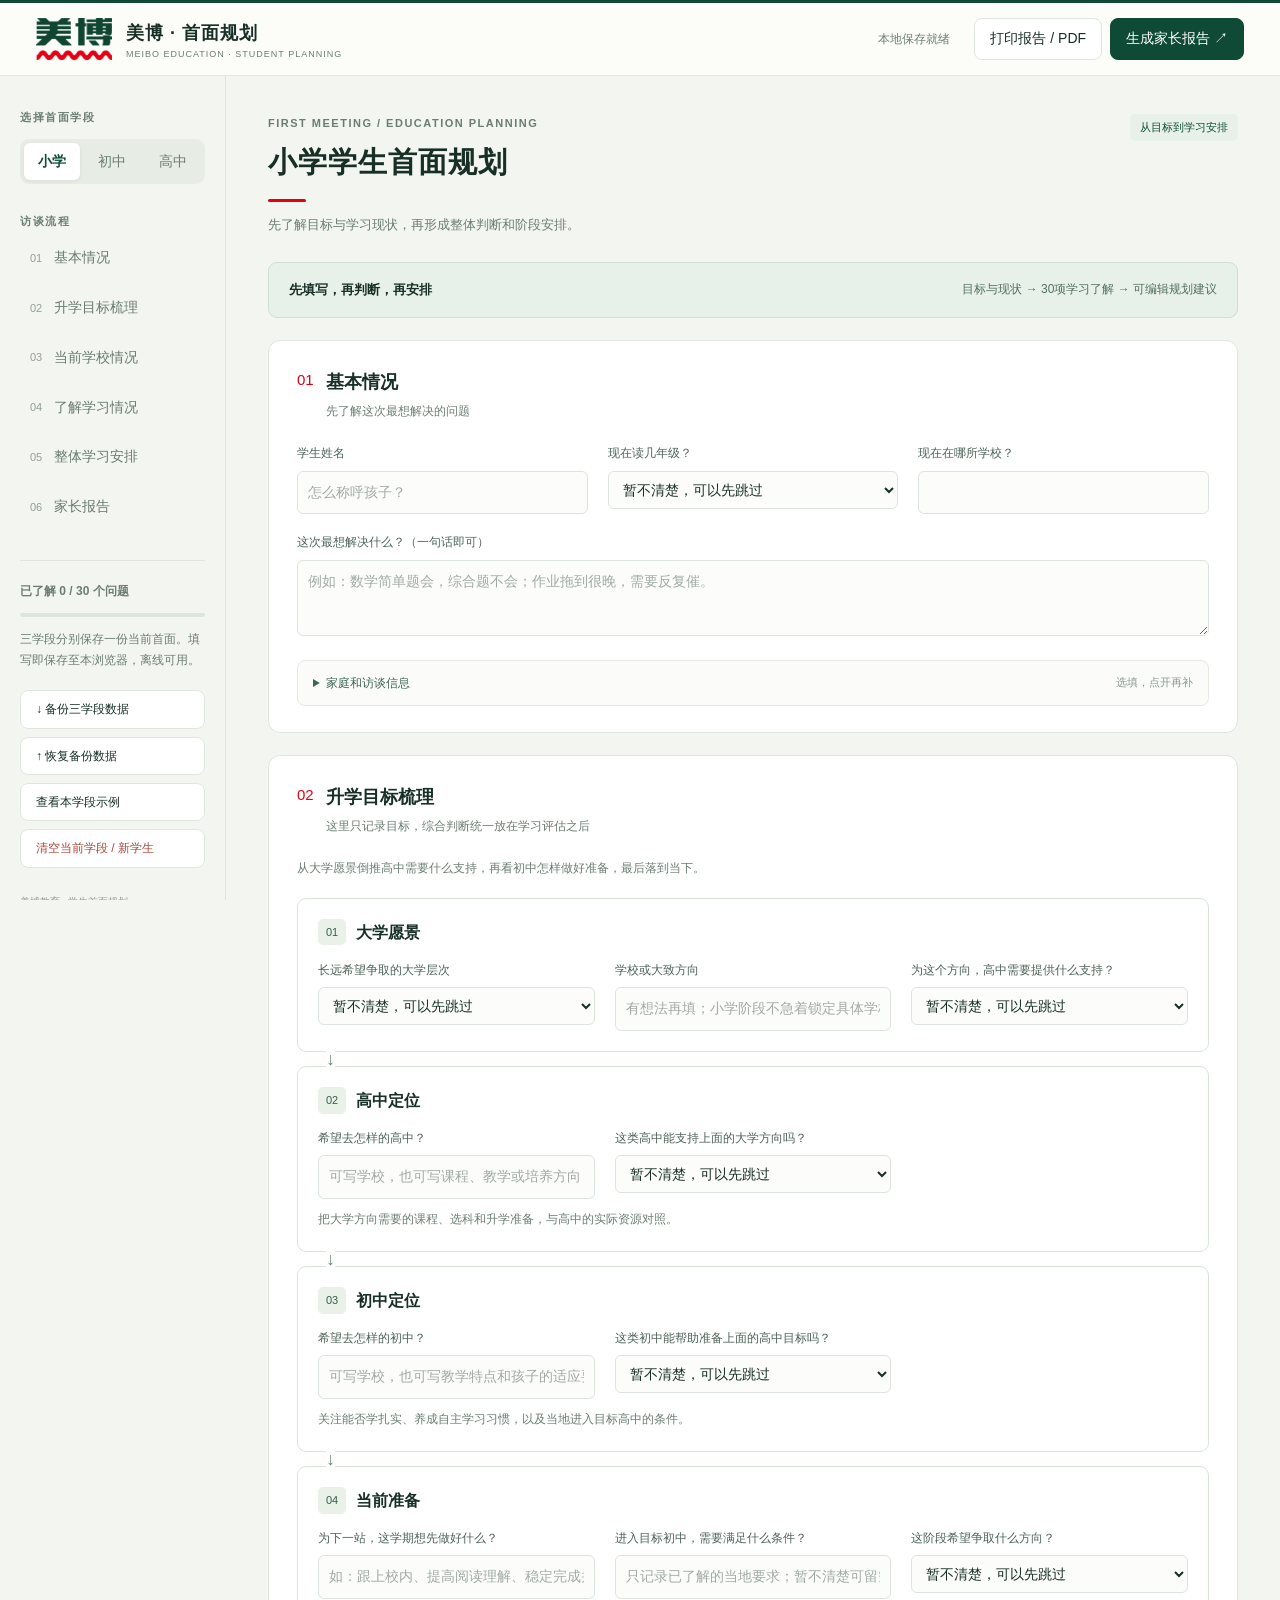
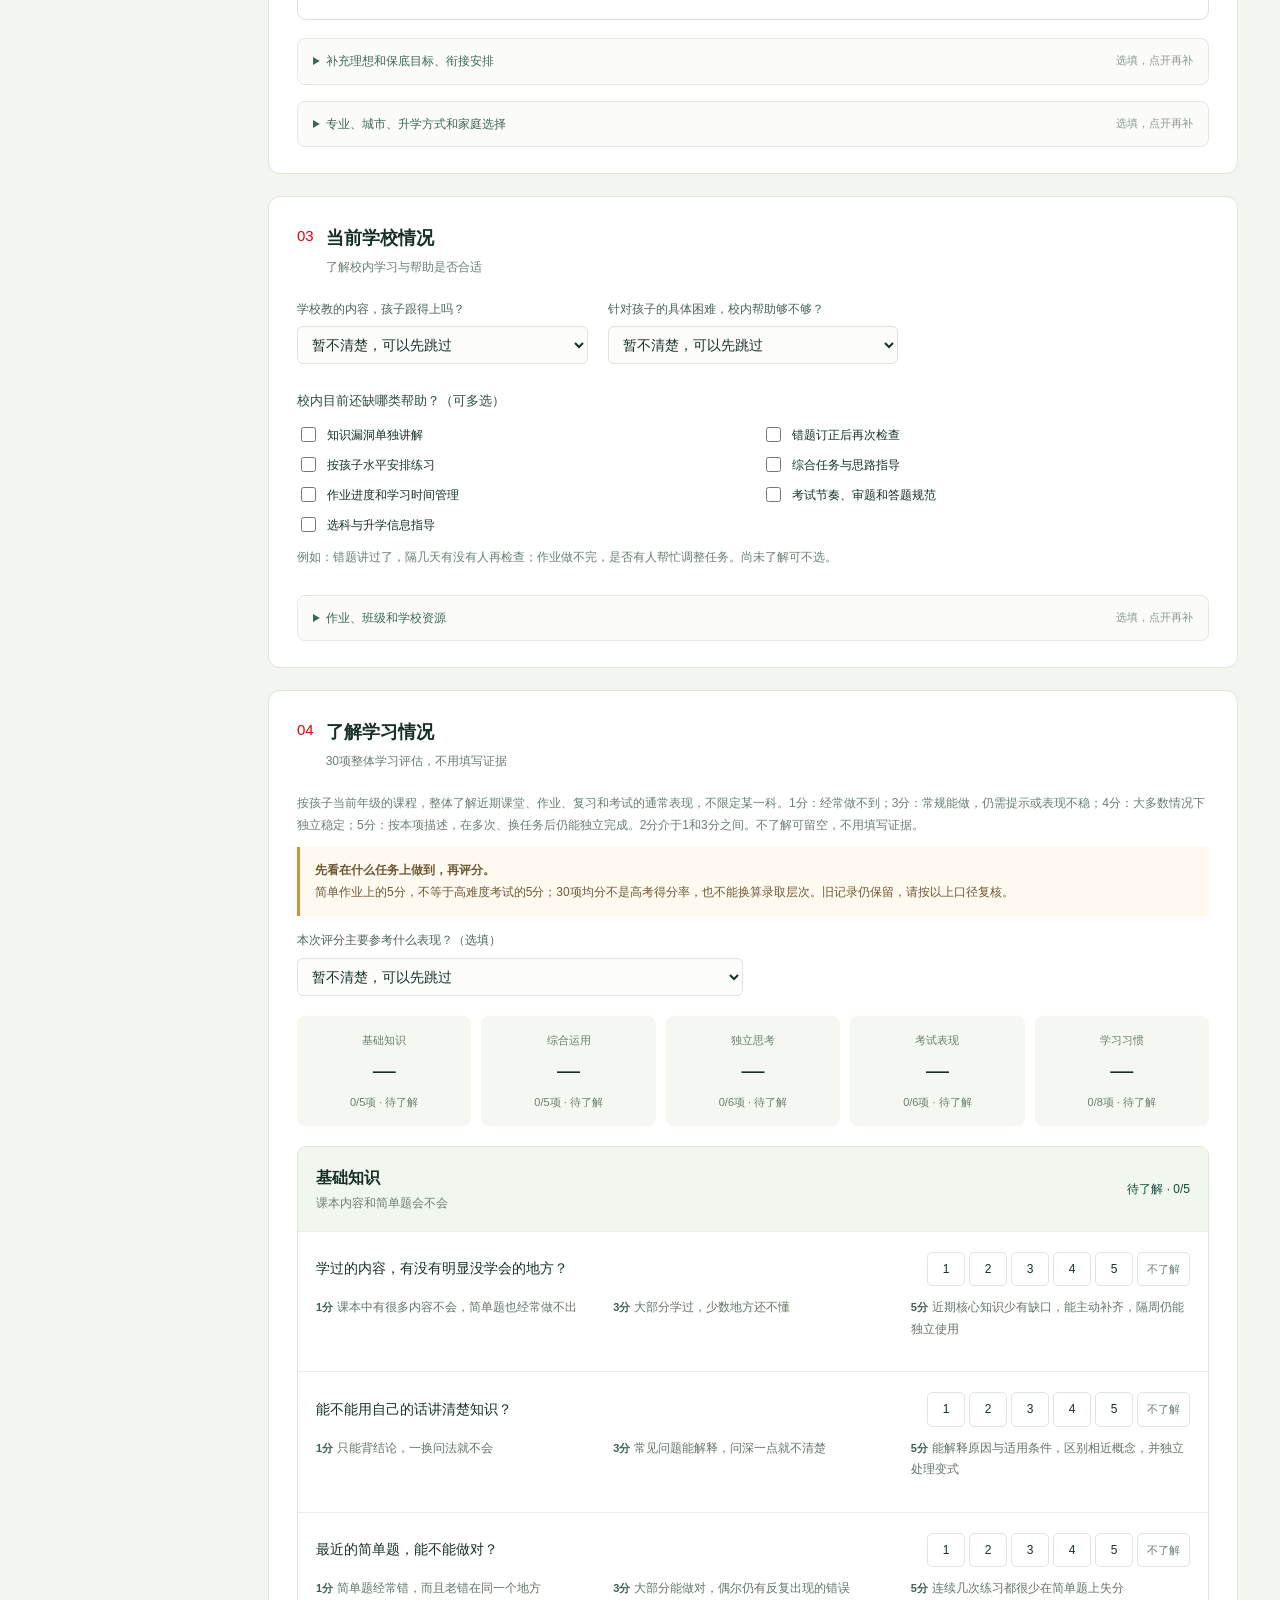
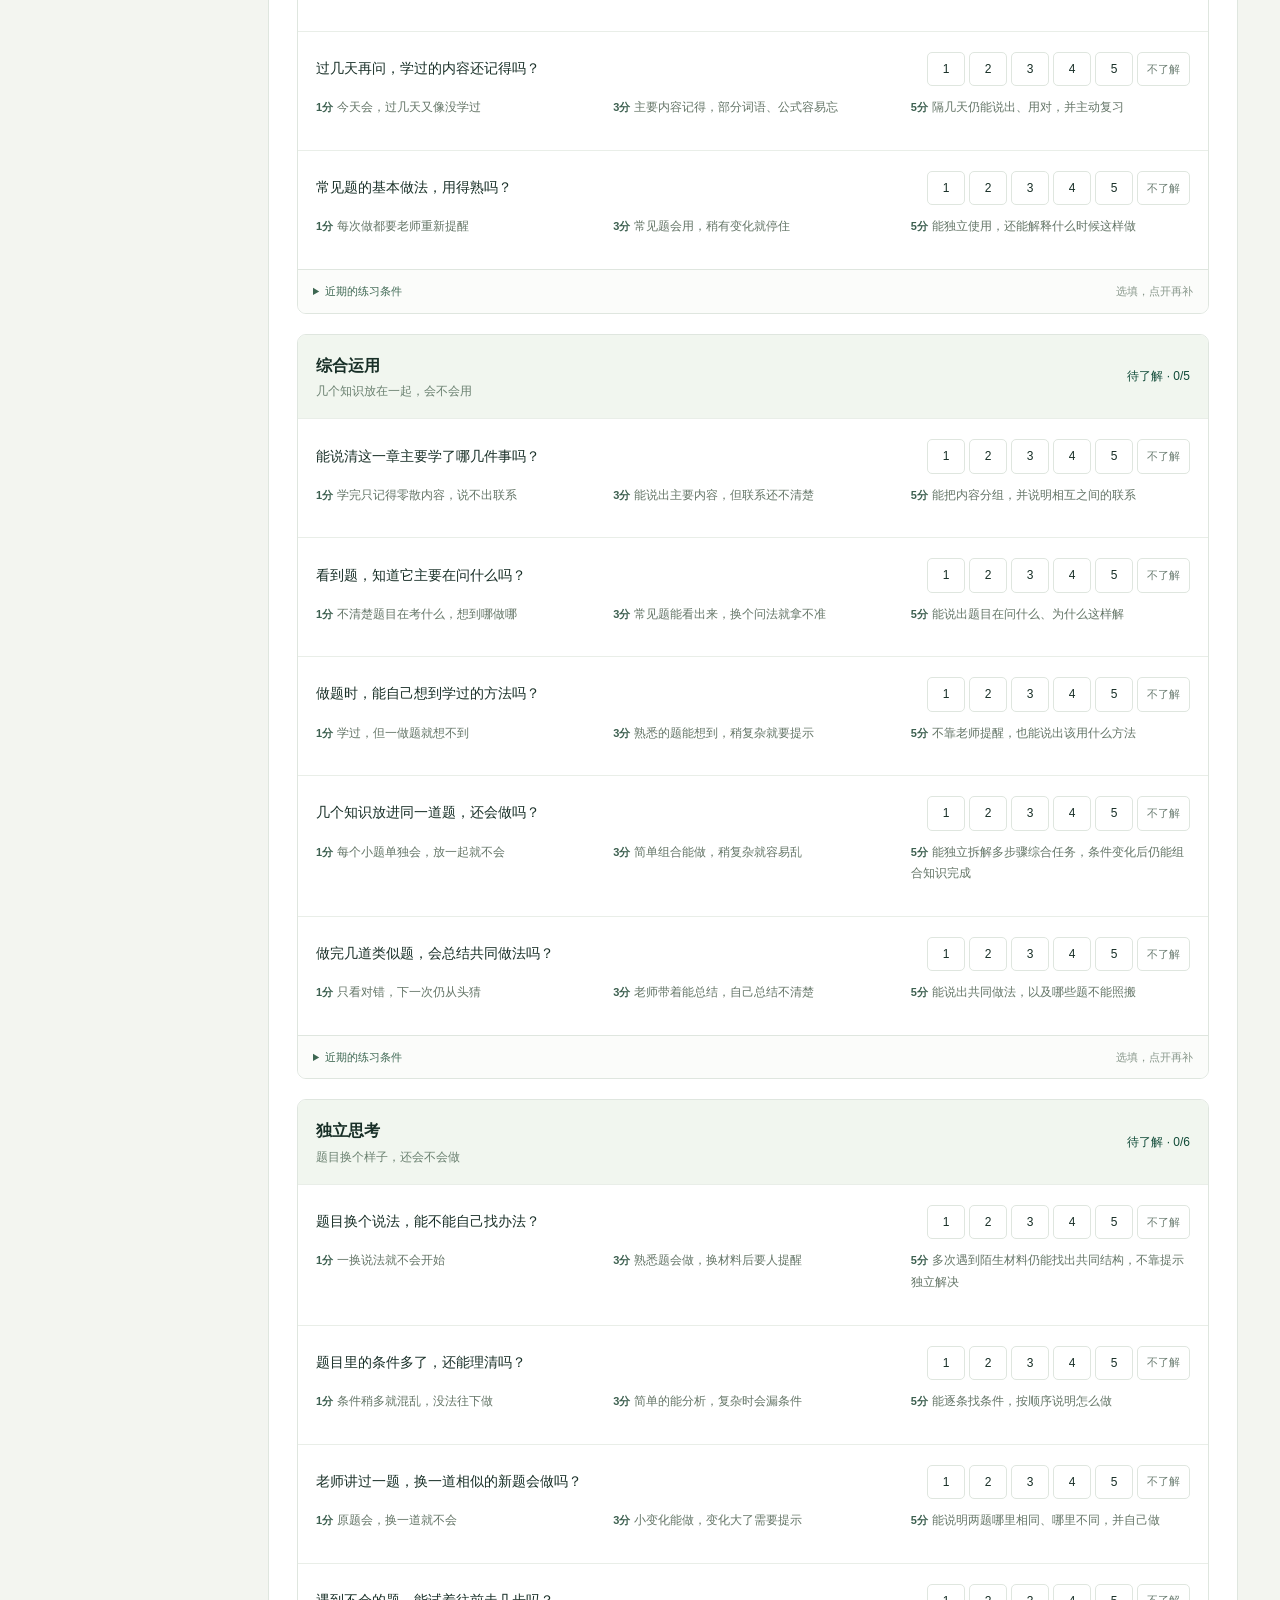
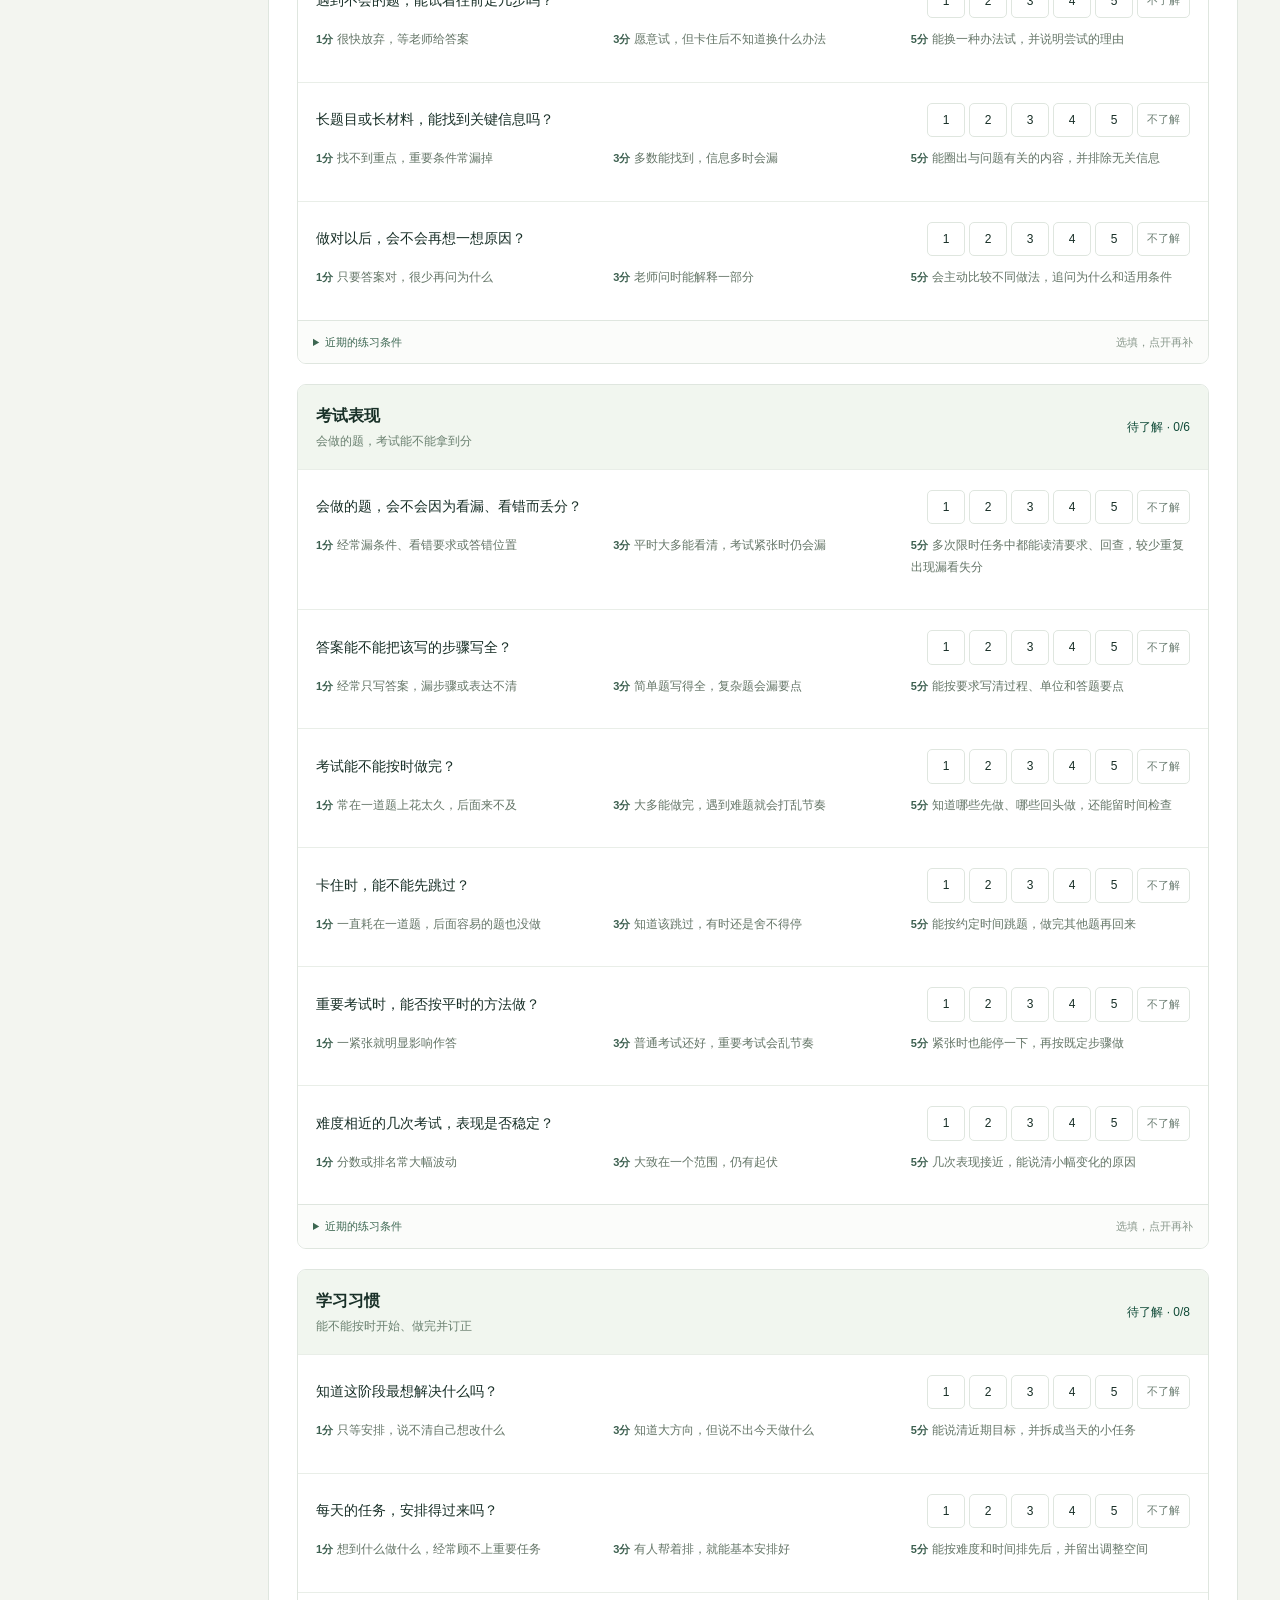
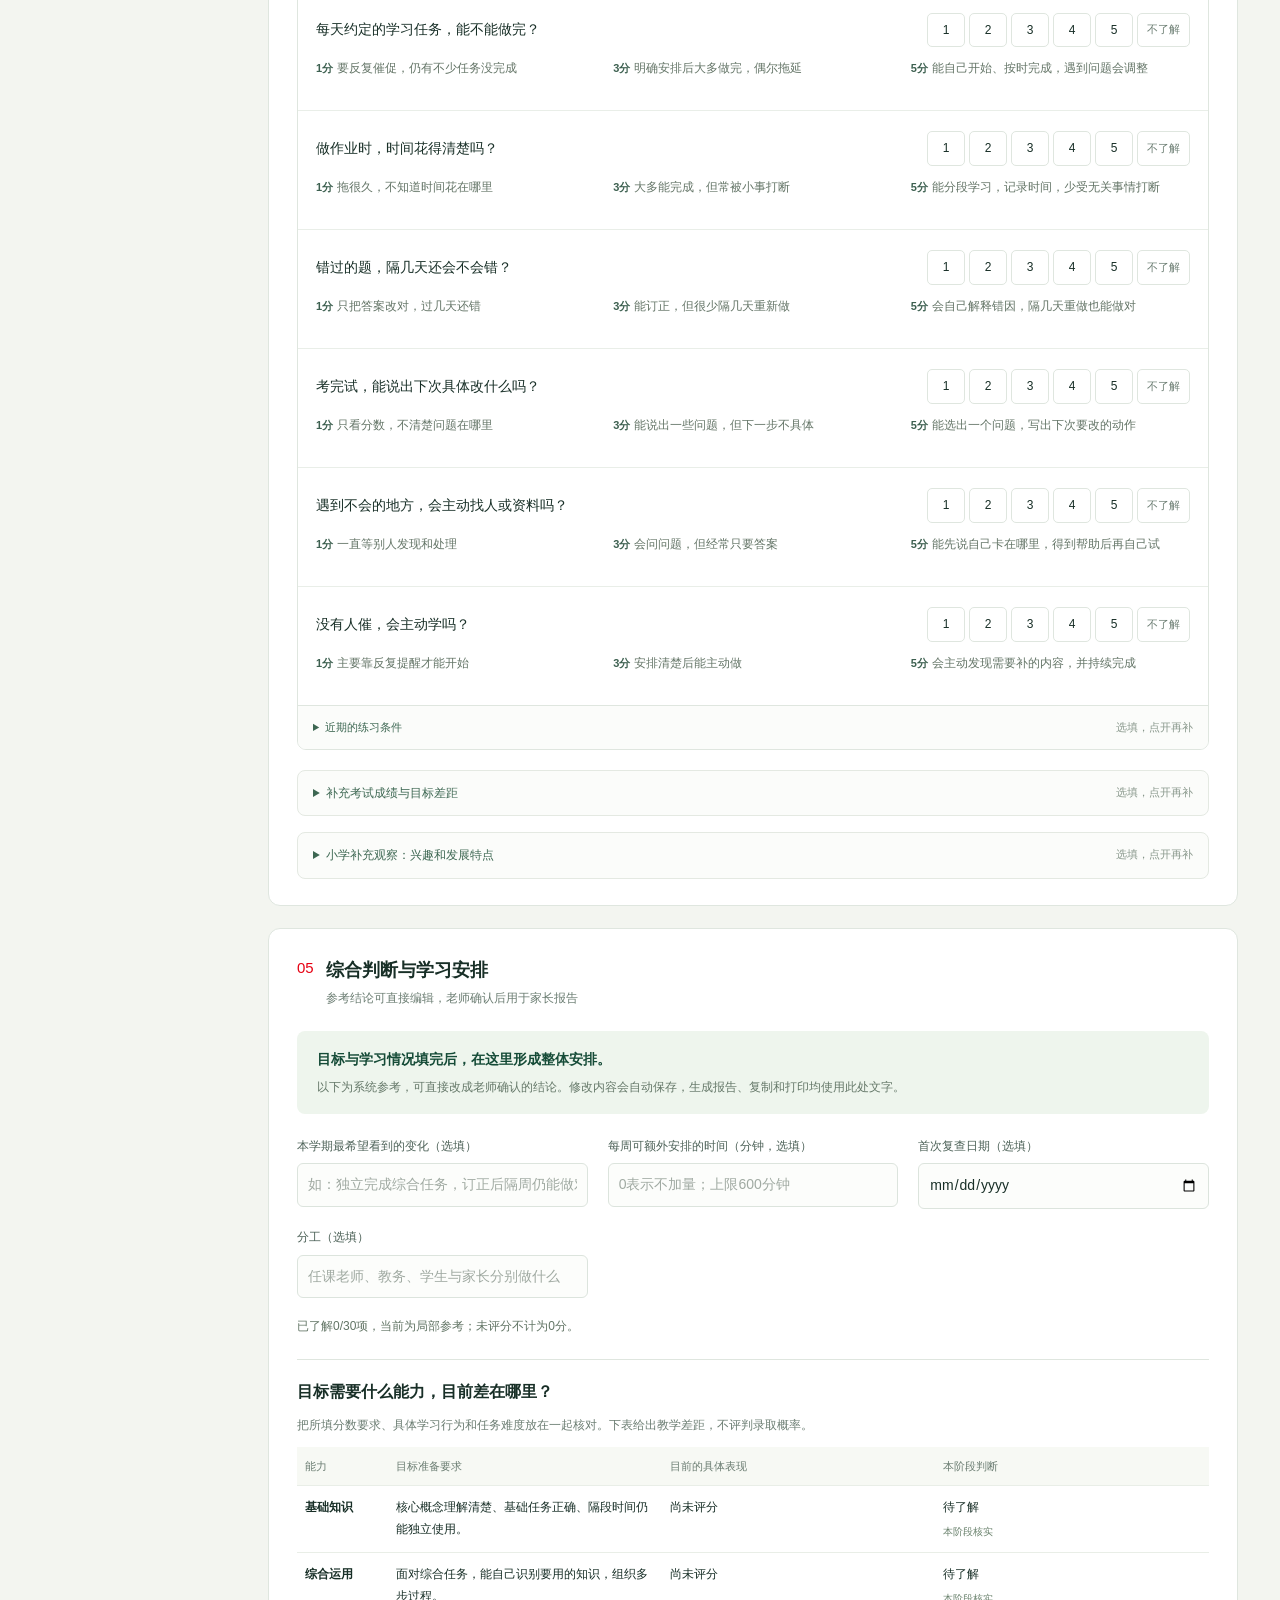
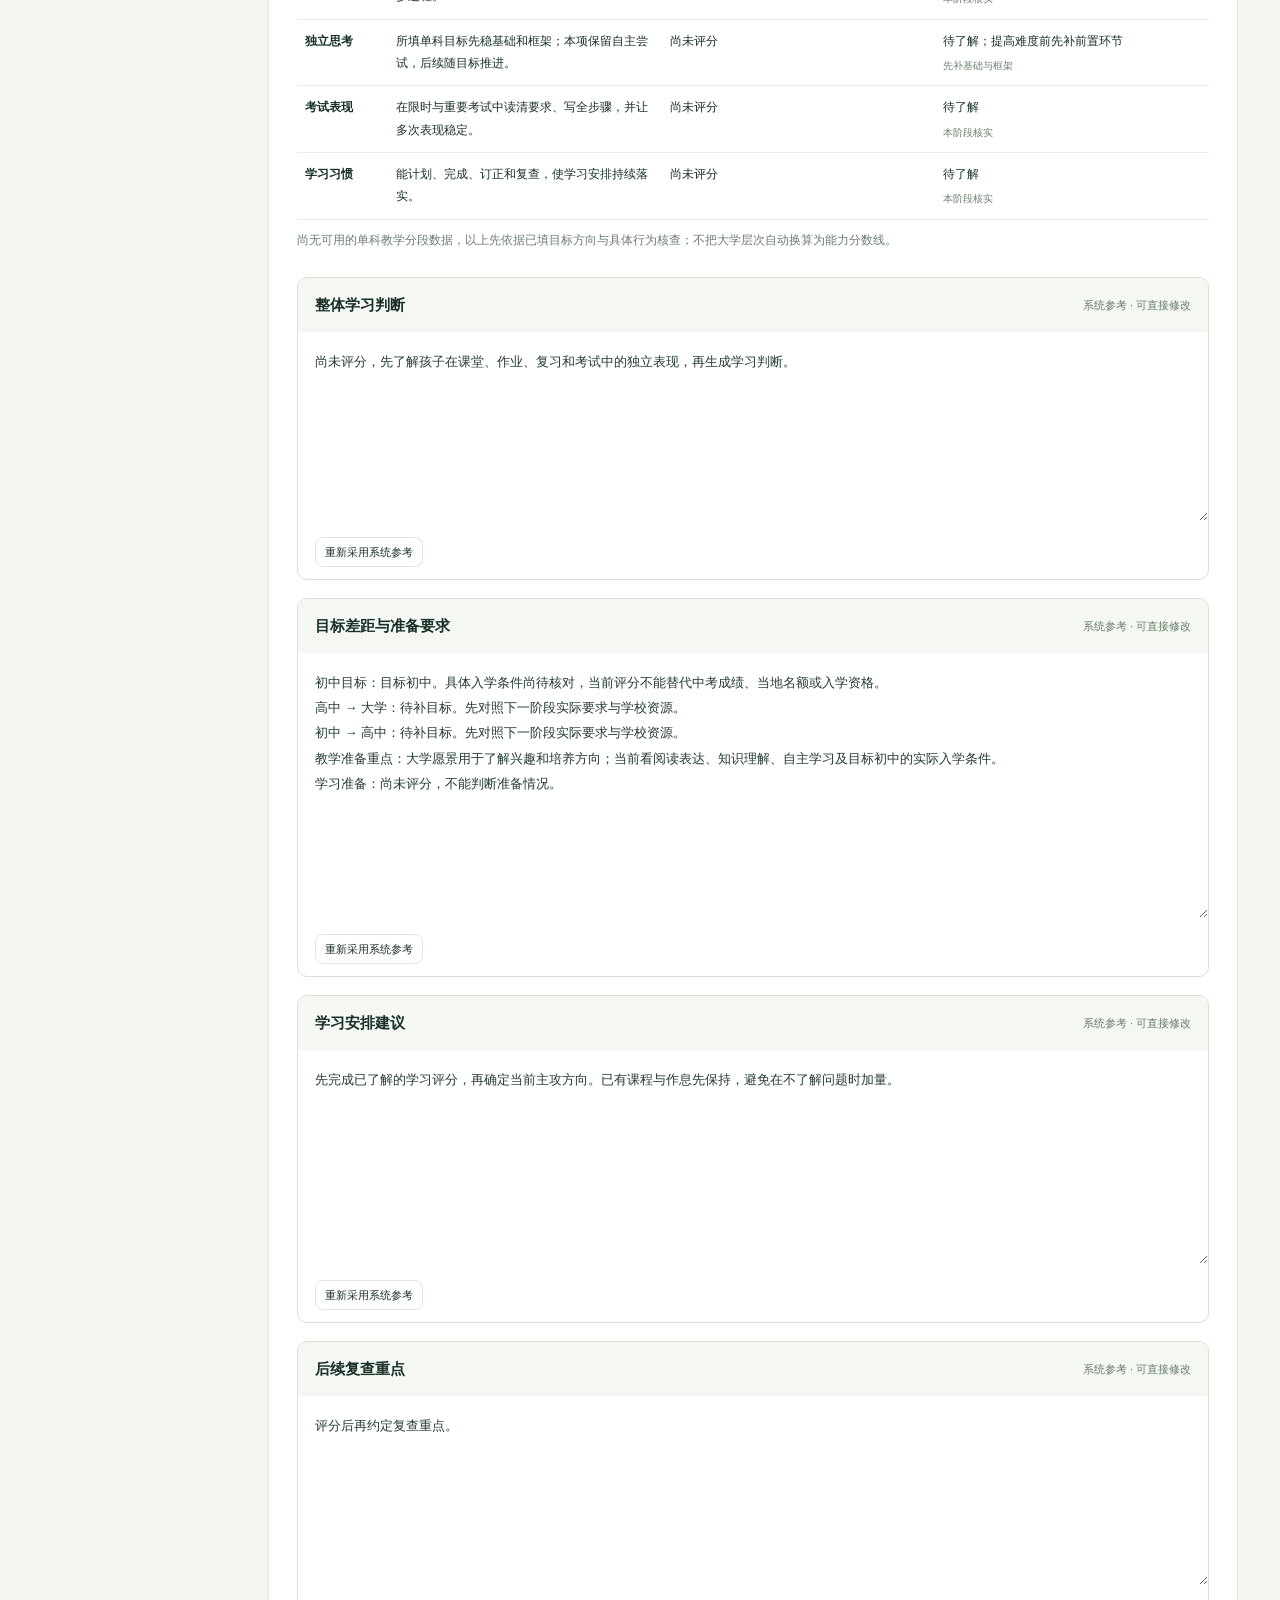
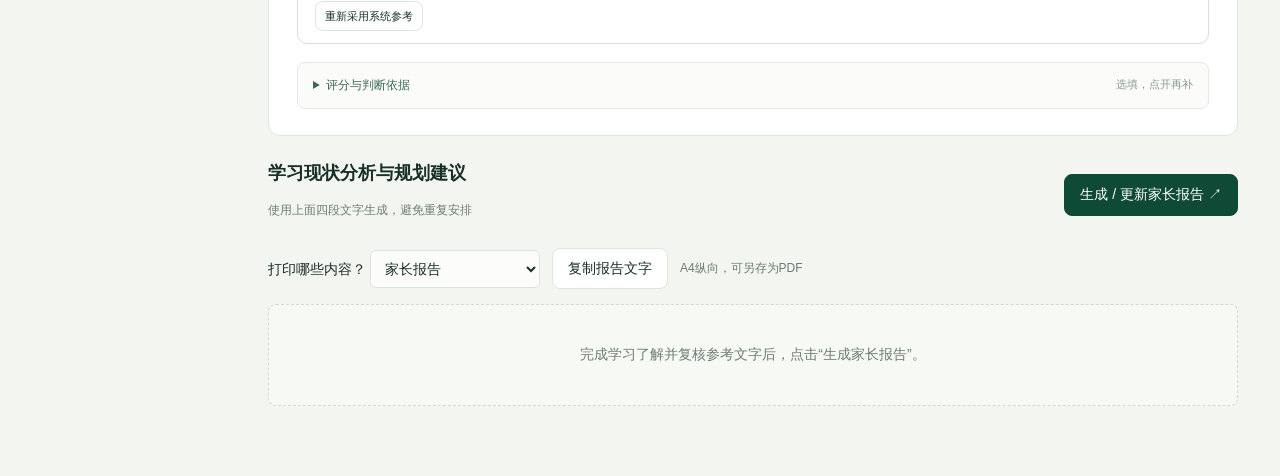
==== commit 90ece5f9: "Refine score-to-capability matching and add editable concise planning reports" ====
--- a/student-planning/index.html
+++ b/student-planning/index.html
@@ -21,6 +21,12 @@
 .requirements-panel{margin-top:22px;border-top:1px solid #dce5d9;padding-top:18px}.requirements-panel>h3{font-size:16px;margin:0 0 10px}.requirements-table{table-layout:fixed;min-width:580px}.requirements-table th:nth-child(1){width:35%}.requirements-table th:nth-child(2){width:25%}.requirements-table p{font-size:12px;margin:5px 0;color:#69796b}.requirements-table td{font-size:12px;line-height:1.9;vertical-align:top}.planning-direction{background:#eaf2e8;border:1px solid #c4d7c3;border-radius:9px;padding:20px;margin:18px 0}.planning-direction h3{font-size:18px;margin:9px 0}.planning-direction p{font-size:13px;line-height:1.9;margin:9px 0}.phase-grid{display:grid;grid-template-columns:repeat(3,minmax(0,1fr));gap:12px}.phase-card{border:1px solid #d5e1d1;border-radius:8px;padding:17px;background:#fff}.phase-card>span{font-size:11px;color:#4e795a}.phase-card h4{font-size:14px;margin:9px 0}.phase-card p{font-size:12px;line-height:1.9;margin:9px 0}.phase-check{border-top:1px solid #e4e9e0;padding-top:9px;color:#5b7160}.arrangement-title{font-size:16px;margin:24px 0 12px}.arrangement-list{border:1px solid #d8e2d4;border-radius:8px;overflow:hidden}.arrangement-list>div{display:grid;grid-template-columns:120px 1fr;border-bottom:1px solid #e5ebe2;padding:15px;gap:17px}.arrangement-list>div:last-child{border-bottom:0}.arrangement-list h4{font-size:13px;margin:0;color:#31583e}.arrangement-list p{font-size:12px;line-height:1.95;margin:0}.followup-panel table{table-layout:fixed}.followup-panel td{font-size:12px;vertical-align:top}.followup-panel th:first-child{width:18%}.report .requirements-table{min-width:0}.report .planning-direction h3{font-size:16px}.report .planning-direction{padding:14px}.report .phase-card{padding:12px}.report .phase-card h4{font-size:13px}.report .phase-grid{grid-template-columns:1fr}.report .arrangement-list>div{grid-template-columns:100px 1fr;padding:12px}.report .roadmap-panel h3{margin-top:17px}
 @media(max-width:750px){.phase-grid{grid-template-columns:1fr}.arrangement-list>div{grid-template-columns:1fr;gap:6px}.planning-direction{padding:15px}.planning-direction h3{font-size:16px}.report .arrangement-list>div{grid-template-columns:1fr}.followup-panel table{font-size:11px}}
 @media print{.report .requirements-table{width:100%;min-width:0;table-layout:fixed}.report .requirements-table td,.report .requirements-table p{font-size:8.5pt}.report .requirements-table th{font-size:9pt}.report .requirements-panel>h3{break-after:avoid}.report .planning-direction{background:white;padding:10px;break-inside:avoid}.report .planning-direction p{font-size:9.5pt}.report .phase-grid{display:block}.report .phase-card{margin:9px 0;break-inside:avoid;padding:10px}.report .phase-card h4{font-size:11pt}.report .phase-card p{font-size:9.5pt}.report .arrangement-list{border-radius:0}.report .arrangement-list>div{display:block;break-inside:avoid;padding:9px}.report .arrangement-list h4{margin-bottom:4px;font-size:10pt}.report .arrangement-list p,.report .followup-panel td{font-size:9pt}.report .arrangement-title{break-after:avoid}.requirements-panel,.roadmap-panel{break-inside:auto}}
+/* Compact, editable planning workspace. */
+.rubric-callout{background:#fff9ef;border-left:3px solid #c6933f;padding:12px 15px;font-size:12px;line-height:1.9;color:#6f5836}.rubric-callout b{display:block}.planning-intro{background:#eef5ed;padding:17px 20px;border-radius:8px;margin-bottom:22px}.planning-intro b{color:#154b37}.planning-intro p{font-size:12px;color:#657869;margin:5px 0 0}.reference-notice{font-size:12px;color:#617464;margin:18px 0}.editable-card{border:1px solid #d4e1d3;border-radius:10px;margin:18px 0;background:#fff;overflow:hidden}.editable-heading{background:#f5f8f2;display:flex;justify-content:space-between;gap:12px;padding:14px 17px;align-items:center;flex-wrap:wrap}.editable-heading label{font-size:15px}.edit-status{font-size:11px;color:#667b68}.reference-editor{border:0!important;border-radius:0!important;width:100%;padding:17px!important;font-size:13px!important;line-height:1.95!important;resize:vertical;min-height:135px;color:#243c30;background:white!important;box-sizing:border-box}.reference-editor:focus{outline:2px solid #6d9d7a;outline-offset:-2px;box-shadow:none!important}.edit-tools{padding:8px 17px 12px;display:flex;gap:10px}.edit-tools button{font-size:11px;padding:5px 9px;min-height:30px}.edit-tools button[hidden]{display:none}.concise-report .report-block{margin:20px 0;break-inside:auto}.concise-report .preline{line-height:1.9;font-size:13px}.concise-report .report-block h3{font-size:16px;margin:0 0 8px;color:#0f4a37}.edit-warning{font-size:11px;color:#99621c;background:#fff8ec;padding:7px 10px}.report-score{padding:12px 15px}.report-score summary{cursor:pointer;color:#315a41;font-size:13px}.report-score p{font-size:12px}.concise-report .compact-metrics td{font-size:11px}.concise-report .report-footer{font-size:11px;line-height:1.8}.concise-report .report-header{padding-bottom:18px}
+@media(max-width:750px){.editable-heading{align-items:flex-start}.edit-status{width:100%}.reference-editor{padding:14px!important}.concise-report .compact-metrics th,.concise-report .compact-metrics td{font-size:10px;padding:7px 3px}.report{padding:20px 14px}.concise-report .preline{font-size:12px}}
+@media print{.concise-report .report-block{break-inside:auto}.concise-report h3{break-after:avoid}.concise-report .preline{font-size:10pt;line-height:1.7}.concise-report .compact-metrics td{font-size:8pt}.edit-warning{font-size:8pt;background:none}.report-score{border:0;padding:0;display:block}.report-score>*{display:block}.report-score table{display:table}.report-score summary{font-weight:bold}.concise-report .report-footer{font-size:8pt}.concise-report .report-header{padding-bottom:12px}.concise-report .report-block{margin:13px 0}}
+.match-panel{margin:22px 0 26px;border-top:1px solid #dfe6df;padding-top:18px}.match-panel h3{font-size:16px;margin:0 0 7px}.matching-table{font-size:12px;table-layout:fixed;min-width:650px}.matching-table th:first-child{width:10%}.matching-table td{vertical-align:top;line-height:1.85}.matching-table small{display:block;color:#68806b;margin-top:5px;font-size:10px}.matching-table th{font-size:11px}.report-score h4{margin:5px 0 10px}
+@media print{.concise-report .report-block:nth-of-type(3),.concise-report .report-block:nth-of-type(4){break-inside:avoid-page}}
 
 </style>
 </head>
@@ -102,15 +108,15 @@
 // Full 30-item assessment, linked education goals and specific two-week actions.
 const FRIENDLY={base:['基础知识','课本内容和简单题会不会'],frame:['综合运用','几个知识放在一起，会不会用'],think:['独立思考','题目换个样子，还会不会做'],stable:['考试表现','会做的题，考试能不能拿到分'],manage:['学习习惯','能不能按时开始、做完并订正']};
 const QUESTIONS={
-base:[['学过的内容，有没有明显没学会的地方？','课本中有很多内容不会，简单题也经常做不出','大部分学过，少数地方还不懂','能找出自己哪里不会，并及时补上'],['能不能用自己的话讲清楚知识？','只能背结论，一换问法就不会','常见问题能解释，问深一点就不清楚','能讲清为什么，还能举一个自己的例子'],['最近的简单题，能不能做对？','简单题经常错，而且老错在同一个地方','大部分能做对，偶尔仍有反复出现的错误','连续几次练习都很少在简单题上失分'],['过几天再问，学过的内容还记得吗？','今天会，过几天又像没学过','主要内容记得，部分词语、公式容易忘','隔几天仍能说出、用对，并主动复习'],['常见题的基本做法，用得熟吗？','每次做都要老师重新提醒','常见题会用，稍有变化就停住','能独立使用，还能解释什么时候这样做']],
-frame:[['能说清这一章主要学了哪几件事吗？','学完只记得零散内容，说不出联系','能说出主要内容，但联系还不清楚','能把内容分组，并说明相互之间的联系'],['看到题，知道它主要在问什么吗？','不清楚题目在考什么，想到哪做哪','常见题能看出来，换个问法就拿不准','能说出题目在问什么、为什么这样解'],['做题时，能自己想到学过的方法吗？','学过，但一做题就想不到','熟悉的题能想到，稍复杂就要提示','不靠老师提醒，也能说出该用什么方法'],['几个知识放进同一道题，还会做吗？','每个小题单独会，放一起就不会','简单组合能做，稍复杂就容易乱','能把题拆成几步，组合学过的知识完成'],['做完几道类似题，会总结共同做法吗？','只看对错，下一次仍从头猜','老师带着能总结，自己总结不清楚','能说出共同做法，以及哪些题不能照搬']],
-think:[['题目换个说法，能不能自己找办法？','一换说法就不会开始','熟悉题会做，换材料后要人提醒','能自己找到相同之处，并尝试解决'],['题目里的条件多了，还能理清吗？','条件稍多就混乱，没法往下做','简单的能分析，复杂时会漏条件','能逐条找条件，按顺序说明怎么做'],['老师讲过一题，换一道相似的新题会做吗？','原题会，换一道就不会','小变化能做，变化大了需要提示','能说明两题哪里相同、哪里不同，并自己做'],['遇到不会的题，能试着往前走几步吗？','很快放弃，等老师给答案','愿意试，但卡住后不知道换什么办法','能换一种办法试，并说明尝试的理由'],['长题目或长材料，能找到关键信息吗？','找不到重点，重要条件常漏掉','多数能找到，信息多时会漏','能圈出与问题有关的内容，并排除无关信息'],['做对以后，会不会再想一想原因？','只要答案对，很少再问为什么','老师问时能解释一部分','会主动比较不同做法，追问为什么和适用条件']],
-stable:[['会做的题，会不会因为看漏、看错而丢分？','经常漏条件、看错要求或答错位置','平时大多能看清，考试紧张时仍会漏','能圈出关键要求，并在交卷前核对'],['答案能不能把该写的步骤写全？','经常只写答案，漏步骤或表达不清','简单题写得全，复杂题会漏要点','能按要求写清过程、单位和答题要点'],['考试能不能按时做完？','常在一道题上花太久，后面来不及','大多能做完，遇到难题就会打乱节奏','知道哪些先做、哪些回头做，还能留时间检查'],['卡住时，能不能先跳过？','一直耗在一道题，后面容易的题也没做','知道该跳过，有时还是舍不得停','能按约定时间跳题，做完其他题再回来'],['重要考试时，能否按平时的方法做？','一紧张就明显影响作答','普通考试还好，重要考试会乱节奏','紧张时也能停一下，再按既定步骤做'],['难度相近的几次考试，表现是否稳定？','分数或排名常大幅波动','大致在一个范围，仍有起伏','几次表现接近，能说清小幅变化的原因']],
+base:[['学过的内容，有没有明显没学会的地方？','课本中有很多内容不会，简单题也经常做不出','大部分学过，少数地方还不懂','近期核心知识少有缺口，能主动补齐，隔周仍能独立使用'],['能不能用自己的话讲清楚知识？','只能背结论，一换问法就不会','常见问题能解释，问深一点就不清楚','能解释原因与适用条件，区别相近概念，并独立处理变式'],['最近的简单题，能不能做对？','简单题经常错，而且老错在同一个地方','大部分能做对，偶尔仍有反复出现的错误','连续几次练习都很少在简单题上失分'],['过几天再问，学过的内容还记得吗？','今天会，过几天又像没学过','主要内容记得，部分词语、公式容易忘','隔几天仍能说出、用对，并主动复习'],['常见题的基本做法，用得熟吗？','每次做都要老师重新提醒','常见题会用，稍有变化就停住','能独立使用，还能解释什么时候这样做']],
+frame:[['能说清这一章主要学了哪几件事吗？','学完只记得零散内容，说不出联系','能说出主要内容，但联系还不清楚','能把内容分组，并说明相互之间的联系'],['看到题，知道它主要在问什么吗？','不清楚题目在考什么，想到哪做哪','常见题能看出来，换个问法就拿不准','能说出题目在问什么、为什么这样解'],['做题时，能自己想到学过的方法吗？','学过，但一做题就想不到','熟悉的题能想到，稍复杂就要提示','不靠老师提醒，也能说出该用什么方法'],['几个知识放进同一道题，还会做吗？','每个小题单独会，放一起就不会','简单组合能做，稍复杂就容易乱','能独立拆解多步骤综合任务，条件变化后仍能组合知识完成'],['做完几道类似题，会总结共同做法吗？','只看对错，下一次仍从头猜','老师带着能总结，自己总结不清楚','能说出共同做法，以及哪些题不能照搬']],
+think:[['题目换个说法，能不能自己找办法？','一换说法就不会开始','熟悉题会做，换材料后要人提醒','多次遇到陌生材料仍能找出共同结构，不靠提示独立解决'],['题目里的条件多了，还能理清吗？','条件稍多就混乱，没法往下做','简单的能分析，复杂时会漏条件','能逐条找条件，按顺序说明怎么做'],['老师讲过一题，换一道相似的新题会做吗？','原题会，换一道就不会','小变化能做，变化大了需要提示','能说明两题哪里相同、哪里不同，并自己做'],['遇到不会的题，能试着往前走几步吗？','很快放弃，等老师给答案','愿意试，但卡住后不知道换什么办法','能换一种办法试，并说明尝试的理由'],['长题目或长材料，能找到关键信息吗？','找不到重点，重要条件常漏掉','多数能找到，信息多时会漏','能圈出与问题有关的内容，并排除无关信息'],['做对以后，会不会再想一想原因？','只要答案对，很少再问为什么','老师问时能解释一部分','会主动比较不同做法，追问为什么和适用条件']],
+stable:[['会做的题，会不会因为看漏、看错而丢分？','经常漏条件、看错要求或答错位置','平时大多能看清，考试紧张时仍会漏','多次限时任务中都能读清要求、回查，较少重复出现漏看失分'],['答案能不能把该写的步骤写全？','经常只写答案，漏步骤或表达不清','简单题写得全，复杂题会漏要点','能按要求写清过程、单位和答题要点'],['考试能不能按时做完？','常在一道题上花太久，后面来不及','大多能做完，遇到难题就会打乱节奏','知道哪些先做、哪些回头做，还能留时间检查'],['卡住时，能不能先跳过？','一直耗在一道题，后面容易的题也没做','知道该跳过，有时还是舍不得停','能按约定时间跳题，做完其他题再回来'],['重要考试时，能否按平时的方法做？','一紧张就明显影响作答','普通考试还好，重要考试会乱节奏','紧张时也能停一下，再按既定步骤做'],['难度相近的几次考试，表现是否稳定？','分数或排名常大幅波动','大致在一个范围，仍有起伏','几次表现接近，能说清小幅变化的原因']],
 manage:[['知道这阶段最想解决什么吗？','只等安排，说不清自己想改什么','知道大方向，但说不出今天做什么','能说清近期目标，并拆成当天的小任务'],['每天的任务，安排得过来吗？','想到什么做什么，经常顾不上重要任务','有人帮着排，就能基本安排好','能按难度和时间排先后，并留出调整空间'],['每天约定的学习任务，能不能做完？','要反复催促，仍有不少任务没完成','明确安排后大多做完，偶尔拖延','能自己开始、按时完成，遇到问题会调整'],['做作业时，时间花得清楚吗？','拖很久，不知道时间花在哪里','大多能完成，但常被小事打断','能分段学习，记录时间，少受无关事情打断'],['错过的题，隔几天还会不会错？','只把答案改对，过几天还错','能订正，但很少隔几天重新做','会自己解释错因，隔几天重做也能做对'],['考完试，能说出下次具体改什么吗？','只看分数，不清楚问题在哪里','能说出一些问题，但下一步不具体','能选出一个问题，写出下次要改的动作'],['遇到不会的地方，会主动找人或资料吗？','一直等别人发现和处理','会问问题，但经常只要答案','能先说自己卡在哪里，得到帮助后再自己试'],['没有人催，会主动学吗？','主要靠反复提醒才能开始','安排清楚后能主动做','会主动发现需要补的内容，并持续完成']]
 };
 MODULES.forEach(m=>{m.oldName=m.name;m.name=FRIENDLY[m.id][0];m.brief=FRIENDLY[m.id][1];m.items=QUESTIONS[m.id]});
 const LABELS={'匹配':'通常能得到帮助','基本匹配':'大部分时候能得到帮助','部分不匹配':'有些地方缺少帮助','明显不匹配':'很难得到针对帮助','偏基础':'学校教得偏简单','适中':'大部分能跟上','偏难':'部分内容跟得吃力','明显超出当前能力':'很多内容跟不上',
-'巩固达标 / 守住底线':'先把简单题和基本习惯做好','稳步提升 / 重点学校':'希望稳步提分，向目标学校靠近','拔高突破 / 顶尖目标':'基础较好，希望冲更高目标',
+'巩固达标 / 守住底线':'先把简单题和基本习惯做好','稳步提升 / 重点学校':'希望稳步提分，向目标学校靠近','拔高突破 / 顶尖目标':'希望争取更高目标（不代表当前基础已达标）',
 '较大：证据明确，资源到位':'能配合，也有老师支持','中等：可干预，需持续支持':'可以做，需要提醒和帮助','有限：周期 / 资源存在限制':'时间、配合度或资源有限',
 '冲刺型：接受波动，保留备选':'愿意冲一冲，也接受结果有波动','稳健型：目标与确定性兼顾':'既争取好结果，也保留稳妥选择','稳定型：优先底线与确定性':'优先保证能接受的结果'};
 function indices(m){return m.items.map((_,i)=>i)}
@@ -140,13 +146,12 @@
  if(plan&&plan.m.id!=='maintain')prep.push('学习准备先落到：'+plan.title+'。按下方两周安排练习，复查后再调难度。');else if(count===30)prep.push('当前评分较稳定，先保持有效做法，结合目标要求决定是否需要进一步拔高。');else prep.push('学习准备尚需了解：已回答'+count+'/30项；未评分不代表做不到。');
  return {nodes,links,prep,uni,high,middle};
 }
-function goalsForm(){const st=app.active;const uniCard=`<div class="goal-card"><div class="goal-card-title"><span>01</span><h3>${st==='high'?'大学目标':'大学愿景'}</h3></div><div class="fields">${select('normalLevel',st==='high'?'正常努力希望争取的大学层次':'长远希望争取的大学层次',LEVELS)}${input('normalUni','学校或大致方向','text',st==='primary'?'有想法再填；小学阶段不急着锁定具体学校':'可填写学校，也可先填写专业或培养方向')}${select('universityNeed','为这个方向，高中需要提供什么支持？',UNIVERSITY_NEEDS)}</div></div>`;const highCard=st==='high'?'':`<div class="goal-card"><div class="goal-card-title"><span>02</span><h3>高中定位</h3></div><div class="fields">${input(st==='primary'?'futureHighSchool':'normalSchool','希望去怎样的高中？','text','可写学校，也可写课程、教学或培养方向')}${select('highBridge','这类高中能支持上面的大学方向吗？',BRIDGE_OPTIONS)}</div><p class="note">把大学方向需要的课程、选科和升学准备，与高中的实际资源对照。</p></div>`;const middleCard=st==='primary'?`<div class="goal-card"><div class="goal-card-title"><span>03</span><h3>初中定位</h3></div><div class="fields">${input('normalSchool','希望去怎样的初中？','text','可写学校，也可写教学特点和孩子的适应要求')}${select('middleBridge','这类初中能帮助准备上面的高中目标吗？',BRIDGE_OPTIONS)}</div><p class="note">关注能否学扎实、养成自主学习习惯，以及当地进入目标高中的条件。</p></div>`:'';const currentCard=`<div class="goal-card"><div class="goal-card-title"><span>${st==='primary'?'04':st==='middle'?'03':'02'}</span><h3>${st==='high'?'当前起点与差距':'当前准备'}</h3></div><div class="fields">${st==='high'?input('natural','按近期成绩和排名，大约能到哪类学校？','text','没有可比较的资料，先留空')+select('gapStatus','目前与大学正常目标相比怎么样？',['高于正常目标','基本匹配','略低于正常目标','明显低于正常目标','信息不足']):input('nearGoal','为下一站，这学期想先做好什么？','text','如：跟上校内、提高阅读理解、稳定完成并订正')}${input('schoolRequirement',st==='primary'?'进入目标初中，需要满足什么条件？':st==='middle'?'进入目标高中，需要达到什么要求？':'目标大学大约要求什么成绩 / 排名？','text','只记录已了解的当地要求；暂不清楚可留空')}${select('goalDemand','这阶段学习先做到哪一步？',['巩固达标 / 守住底线','稳步提升 / 重点学校','拔高突破 / 顶尖目标'])}</div></div>`;
+function goalsForm(){const st=app.active;const uniCard=`<div class="goal-card"><div class="goal-card-title"><span>01</span><h3>${st==='high'?'大学目标':'大学愿景'}</h3></div><div class="fields">${select('normalLevel',st==='high'?'正常努力希望争取的大学层次':'长远希望争取的大学层次',LEVELS)}${input('normalUni','学校或大致方向','text',st==='primary'?'有想法再填；小学阶段不急着锁定具体学校':'可填写学校，也可先填写专业或培养方向')}${select('universityNeed','为这个方向，高中需要提供什么支持？',UNIVERSITY_NEEDS)}</div></div>`;const highCard=st==='high'?'':`<div class="goal-card"><div class="goal-card-title"><span>02</span><h3>高中定位</h3></div><div class="fields">${input(st==='primary'?'futureHighSchool':'normalSchool','希望去怎样的高中？','text','可写学校，也可写课程、教学或培养方向')}${select('highBridge','这类高中能支持上面的大学方向吗？',BRIDGE_OPTIONS)}</div><p class="note">把大学方向需要的课程、选科和升学准备，与高中的实际资源对照。</p></div>`;const middleCard=st==='primary'?`<div class="goal-card"><div class="goal-card-title"><span>03</span><h3>初中定位</h3></div><div class="fields">${input('normalSchool','希望去怎样的初中？','text','可写学校，也可写教学特点和孩子的适应要求')}${select('middleBridge','这类初中能帮助准备上面的高中目标吗？',BRIDGE_OPTIONS)}</div><p class="note">关注能否学扎实、养成自主学习习惯，以及当地进入目标高中的条件。</p></div>`:'';const currentCard=`<div class="goal-card"><div class="goal-card-title"><span>${st==='primary'?'04':st==='middle'?'03':'02'}</span><h3>${st==='high'?'当前起点与差距':'当前准备'}</h3></div><div class="fields">${st==='high'?input('natural','按近期成绩和排名，大约能到哪类学校？','text','没有可比较的资料，先留空')+select('gapStatus','目前与大学正常目标相比怎么样？',['高于正常目标','基本匹配','略低于正常目标','明显低于正常目标','信息不足']):input('nearGoal','为下一站，这学期想先做好什么？','text','如：跟上校内、提高阅读理解、稳定完成并订正')}${input('schoolRequirement',st==='primary'?'进入目标初中，需要满足什么条件？':st==='middle'?'进入目标高中，需要达到什么要求？':'目标大学大约要求什么成绩 / 排名？','text','只记录已了解的当地要求；暂不清楚可留空')}${select('goalDemand','这阶段希望争取什么方向？',['巩固达标 / 守住底线','稳步提升 / 重点学校','拔高突破 / 顶尖目标'])}</div></div>`;
  const tiers=(st==='high'?'':input('idealSchool','理想'+(st==='primary'?'初中':'高中'))+input('floorSchool','最低能接受的'+(st==='primary'?'初中':'高中')))+(st==='primary'?input('futureHighIdeal','理想高中 / 方向')+input('futureHighFloor','最低能接受的高中 / 方向'):'')+select('idealLevel','理想大学层次',LEVELS)+input('idealUni','理想大学 / 方向')+select('floorLevel','最低能接受的大学层次',LEVELS)+input('floorUni','保底大学 / 方向');
- return `<p class="note">${st==='primary'?'从大学愿景倒推高中需要什么支持，再看初中怎样做好准备，最后落到当下。':st==='middle'?'先看大学愿景需要怎样的高中准备，再结合当前成绩和学习情况选高中。':'先区分当前大致去向与大学目标，再用成绩、排名和各科差距安排下一步。'}</p><div class="goal-chain-form">${uniCard}${highCard}${middleCard}${currentCard}</div><div id="goalChainResult" aria-live="polite"></div><div id="goalLearningLinks"></div>${fold('补充理想和保底目标、衔接安排',`<p class="note">上面填写的是正常努力希望争取的目标；这里补充冲刺和最低可接受选择，各阶段分别考虑。</p><div class="fields">${tiers}${st!=='high'?input('highBridgeAction','高中资源不够时，准备怎样补充或调整？'):''}${st==='primary'?input('middleBridgeAction','初中衔接不够时，准备怎样补充或调整？'):''}${area('tierReason','为什么这样选？还有什么需要确认？','可记录孩子的意愿、实际要求和需要继续了解的条件。')}</div>`)}${fold('专业、城市、升学方式和家庭选择',`<div class="fields">${checks('majors','可能感兴趣的专业方向',['数学 / 基础科学','计算机 / 人工智能','工程技术','医学 / 生命科学','经济 / 金融','法学 / 社会科学','人文 / 语言','师范 / 教育','艺术 / 设计','体育','暂无倾向'])}${input('majorSpecific','特别想学 / 不接受的专业')}${input('cities','喜欢哪些城市？')}${select('regionFlex','城市能不能调整？',['全国可考虑','优先本省 / 本地','优先一线 / 新一线','仅接受指定城市','尚未讨论'])}${select('priority','学校、专业、城市，哪个更看重？',['学校 > 专业 > 城市','学校 > 城市 > 专业','专业 > 学校 > 城市','专业 > 城市 > 学校','城市 > 学校 > 专业','城市 > 专业 > 学校','尚未达成一致'])}${select('risk','选择时更想冲一冲，还是稳一点？',['冲刺型：接受波动，保留备选','稳健型：目标与确定性兼顾','稳定型：优先底线与确定性','尚未达成一致'])}${select('adjustment','能否接受专业调整？',['接受调剂或调整方向','仅接受指定专业范围','不接受调剂','视院校层次决定','尚未讨论'])}${checks('paths','想了解的升学方式',['普通高考','强基计划','学科竞赛','少年班 / 拔尖项目','综合评价','港澳高校','国际方向','艺术 / 体育','其他','尚未明确'])}${input('pathMain','主要考虑哪条路？')}${input('pathBackup','备选考虑哪条路？')}${input('pathEvidence','是否已查过具体要求？','text','地区、年份、选科和材料要求')}${st!=='high'?select('schoolPath','当前考虑的升学方式',['适应校内 / 就近升学','优质初中平台准备','普通中考升学','指标到校 / 校额等（待核验）','贯通 / 拔尖项目（待核验）','国际方向探索','暂未明确']):''}${area('constraints','还有哪些家里必须考虑的条件？','如通勤、寄宿、费用、身体状况和家长孩子的想法差异。')}</div><p class="note">这些选项只是记录意向。实际能不能走，要另查当年当地的招生要求。</p>`)}`;
+ return `<p class="note">${st==='primary'?'从大学愿景倒推高中需要什么支持，再看初中怎样做好准备，最后落到当下。':st==='middle'?'先看大学愿景需要怎样的高中准备，再结合当前成绩和学习情况选高中。':'先区分当前大致去向与大学目标，再用成绩、排名和各科差距安排下一步。'}</p><div class="goal-chain-form">${uniCard}${highCard}${middleCard}${currentCard}</div>${st==='high'?admissionInputs():''}${fold('补充理想和保底目标、衔接安排',`<p class="note">上面填写的是正常努力希望争取的目标；这里补充冲刺和最低可接受选择，各阶段分别考虑。</p><div class="fields">${tiers}${st!=='high'?input('highBridgeAction','高中资源不够时，准备怎样补充或调整？'):''}${st==='primary'?input('middleBridgeAction','初中衔接不够时，准备怎样补充或调整？'):''}${area('tierReason','为什么这样选？还有什么需要确认？','可记录孩子的意愿、实际要求和需要继续了解的条件。')}</div>`)}${fold('专业、城市、升学方式和家庭选择',`<div class="fields">${checks('majors','可能感兴趣的专业方向',['数学 / 基础科学','计算机 / 人工智能','工程技术','医学 / 生命科学','经济 / 金融','法学 / 社会科学','人文 / 语言','师范 / 教育','艺术 / 设计','体育','暂无倾向'])}${input('majorSpecific','特别想学 / 不接受的专业')}${input('cities','喜欢哪些城市？')}${select('regionFlex','城市能不能调整？',['全国可考虑','优先本省 / 本地','优先一线 / 新一线','仅接受指定城市','尚未讨论'])}${select('priority','学校、专业、城市，哪个更看重？',['学校 > 专业 > 城市','学校 > 城市 > 专业','专业 > 学校 > 城市','专业 > 城市 > 学校','城市 > 学校 > 专业','城市 > 专业 > 学校','尚未达成一致'])}${select('risk','选择时更想冲一冲，还是稳一点？',['冲刺型：接受波动，保留备选','稳健型：目标与确定性兼顾','稳定型：优先底线与确定性','尚未达成一致'])}${select('adjustment','能否接受专业调整？',['接受调剂或调整方向','仅接受指定专业范围','不接受调剂','视院校层次决定','尚未讨论'])}${checks('paths','想了解的升学方式',['普通高考','强基计划','学科竞赛','少年班 / 拔尖项目','综合评价','港澳高校','国际方向','艺术 / 体育','其他','尚未明确'])}${input('pathMain','主要考虑哪条路？')}${input('pathBackup','备选考虑哪条路？')}${input('pathEvidence','是否已查过具体要求？','text','地区、年份、选科和材料要求')}${st!=='high'?select('schoolPath','当前考虑的升学方式',['适应校内 / 就近升学','优质初中平台准备','普通中考升学','指标到校 / 校额等（待核验）','贯通 / 拔尖项目（待核验）','国际方向探索','暂未明确']):''}${area('constraints','还有哪些家里必须考虑的条件？','如通勤、寄宿、费用、身体状况和家长孩子的想法差异。')}</div><p class="note">这些选项只是记录意向。实际能不能走，要另查当年当地的招生要求。</p>`)}`;
 }
 function ratingModule(m){const ids=indices(m);return `<div class="simple-module"><div class="simple-module-head"><div><h3>${m.name}</h3><p>${m.brief}</p></div><span id="summary-${m.id}" class="module-summary"></span></div>${ids.map(i=>{const it=m.items[i],id=m.id+'_'+i;return `<div class="rating-item"><div class="rating-top"><b class="rating-name" id="label-${id}">${it[0]}</b><div class="rate-buttons" role="group" aria-labelledby="label-${id}">${[1,2,3,4,5].map(n=>`<button data-score="${id}" data-value="${n}" aria-pressed="${current().scores[id]===n}" class="${current().scores[id]===n?'selected':''}" title="${n}分：${esc(n===1?it[1]:n===3?it[2]:n===5?it[3]:n===2?'比1分好一些，但还没达到3分':'比3分更稳定，还没有达到5分')}">${n}</button>`).join('')}<button class="clear" data-clear="${id}" title="还不了解，暂不评分">不了解</button></div></div><div class="anchors"><div><b>1分</b>${it[1]}</div><div><b>3分</b>${it[2]}</div><div><b>5分</b>${it[3]}</div></div></div>`}).join('')}${fold('近期的练习条件',`<div class="fields">${select('space_'+m.id,'近期有没有条件坚持练？',['较大：证据明确，资源到位','中等：可干预，需持续支持','有限：周期 / 资源存在限制'])}</div>`)}</div>`}
 function stats(){return MODULES.map(m=>{const ids=indices(m);const vals=m.items.map((_,i)=>ids.includes(i)?current().scores[m.id+'_'+i]:undefined);const filled=vals.filter(n=>n>=1&&n<=5);return {...m,values:vals,indices:ids,required:ids.length,count:filled.length,complete:filled.length===ids.length,avg:filled.length?filled.reduce((a,b)=>a+b,0)/filled.length:null,lows:vals.map((n,i)=>({n,i,name:m.items[i][0]})).filter(v=>v.n&&v.n<=2),evidenceCount:vals.filter((n,i)=>n&&String(current().evidence[m.id+'_'+i]||'').trim()).length}})}
-function band(a){return a===null?'还没了解':a<2?'需要重点帮助':a<3?'目前做得较少':a<3.8?'大多能做到':a<4.5?'做得比较稳定':'能独立做好'}
 function metricsHTML(ms){return ms.map(m=>`<div class="metric ${m.avg!==null&&m.avg<3?'low':''}"><span>${m.name}</span><b>${m.avg===null?'—':m.avg.toFixed(1)}</b><span>${m.count}/${m.required}项${m.complete?'':' · 待了解'}</span></div>`).join('')}
 function explain(m){if(m.avg===null)return '这方面还没了解，先不下判断。';const low=m.values.map((n,i)=>({n,i})).filter(x=>x.n).sort((a,b)=>a.n-b.n)[0];if(m.lows.length)return '目前要多帮一把，具体先看：'+m.items[low.i][0];const sentences={base:'课本和简单题大多能应对，继续留意反复错的地方。',frame:'能运用学过的内容，继续练习自己说清解题步骤。',think:'能尝试新题，适合在现有基础上逐步增加变化。',stable:'考试时大多能把会的做出来，继续保持检查习惯。',manage:'明确任务后通常能完成，逐步减少催促。'};return m.avg>=4?'这方面目前比较稳定，保持已有做法。':sentences[m.id]}
 function gaps(ms){const a=[];if(!f('name').trim())a.push('学生姓名');if(!f('grade'))a.push('年级');ms.forEach(m=>{if(!m.complete)a.push(m.name+'还有'+(m.required-m.count)+'个问题未了解')});return a}
@@ -194,12 +199,9 @@
 function issueOptions(ms){return ms.flatMap(m=>m.values.map((n,i)=>n?{id:m.id+'_'+i,m,i,n}:null).filter(Boolean))}
 function plainReason(m,ms){const b=Object.fromEntries(ms.map(x=>[x.id,x]));if(m.id==='base')return '先把学过的内容和简单题做稳，后面的综合题才更容易跟上。';if(m.id==='frame')return b.base.avg>=3.5?'简单题相对能做，主要卡在“自己找方法、把几步连起来”，先练这一件更有针对性。':'先从把题拆成小步开始，同时检查拆开后的小题是否真的会。';if(m.id==='think')return '基础和常见综合题相对能做，再用小变化的新题练习自己找办法。';if(m.id==='stable')return '先把本来会做的题做出来，看看能否少看漏、少写漏、少留空。';return '其他训练要先做得下去。先把每天约定的小任务落实，才有机会看见变化。'}
 function strengthSummaries(ms){const words={base:'课本内容和简单题做得相对稳定，可以保留现在有效的学习做法。',frame:'多数情况下能自己想到方法，把学过的内容连起来用。',think:'题目有所变化时，仍愿意尝试，并能自己想出一些办法。',stable:'会做的题较少因为看漏或来不及而丢分，可以保持已有检查习惯。',manage:'多数约定任务能完成，能做订正和复习，值得继续保持。'};return ms.filter(m=>m.complete&&m.avg>=3.8&&!m.lows.length).map(m=>words[m.id]).slice(0,2)}
-function updateLive(){const ms=stats(),total=ms.reduce((a,m)=>a+m.required,0),count=ms.reduce((a,m)=>a+m.count,0);$('progressText').textContent='已了解 '+count+' / '+total+' 个问题';$('progressBar').style.width=(count/total*100)+'%';$('liveMetrics').innerHTML=metricsHTML(ms);ms.forEach(m=>{const el=$('summary-'+m.id);if(el)el.textContent=(m.avg===null?'待了解':m.avg.toFixed(1)+'分')+' · '+m.count+'/'+m.required});const ac=scoreAccount();STAGES[app.active].subjects.forEach((_,i)=>{if($('gap'+i))$('gap'+i).textContent='不计入'});ac.rows.forEach(r=>{if($('gap'+r.i))$('gap'+r.i).textContent=r.bad?'请核对':r.gap===null?'—':(r.gap>0?'+':'')+r.gap.toFixed(1)});if($('scoreAccount'))$('scoreAccount').textContent=ac.invalid.length?'请核对 '+ac.invalid.join('、')+'：分数不能小于0，或高于满分。':ac.all?'当前合计 '+ac.n.toFixed(1)+'分；目标合计 '+ac.t.toFixed(1)+'分；相差 '+(ac.t-ac.n).toFixed(1)+'分。':'已填成绩仅作部分记录；没有完整成绩也能先做学习规划。';$('insights').innerHTML=insightsHTML(ms);$('actionPlan').innerHTML=startupHTML(selectedPlan(ms));if($('longTermPlan'))$('longTermPlan').innerHTML=roadmapHTML();if($('goalLearningLinks'))$('goalLearningLinks').innerHTML=requirementsHTML();if($('startupHeading'))$('startupHeading').textContent=startupTitle()+' · 承接上面的阶段重点';const sel=$('planIssue');const selected=f('planIssue');const optionHTML='<option value="">采用页面建议</option>'+issueOptions(ms).map(x=>`<option value="${x.id}" ${x.id===selected?'selected':''}>${esc(x.m.name+' · '+x.m.items[x.i][0]+'（'+x.n+'分）')}</option>`).join('');if(sel)sel.innerHTML=optionHTML;const ranks=rankCandidates(ms);$('technicalNotes').innerHTML='<p>本次使用'+'30项学习评估'+'。已填'+count+'项，未填'+(total-count)+'项。五类平均分分别是：'+ms.map(m=>m.name+' '+(m.avg===null?'待了解':m.avg.toFixed(2))).join('；')+'。</p>'+ranks.slice(0,3).map(m=>'<p>'+m.name+'：'+esc(plainReason(m,ms))+(m.blocked?' 先补基础和综合运用，再安排这类训练。':'')+'</p>').join('');if($('potentialResult')){const p=potentialConclusion();$('potentialResult').textContent='可以继续观察的方向：'+p.type+'。'+p.reason}if($('goalChainResult'))$('goalChainResult').innerHTML=goalChainHTML();if($('scoreExamContext'))$('scoreExamContext').textContent='本表考试：'+(f('examName')||'尚未填写')+(f('rank')?' · 年级排名 '+f('rank')+'名':'');if(current().reportGenerated)renderReport()}
 function reviewDay(){if(f('reviewDate'))return f('reviewDate');const d=new Date();d.setDate(d.getDate()+14);return new Date(d.getTime()-d.getTimezoneOffset()*60000).toISOString().slice(0,10)}
 function reportExtraGoals(){const rows=[];const st=app.active;[['ideal','理想'],['floor','最低可接受']].forEach(([k,l])=>{if(st!=='high'&&f(k+'School'))rows.push(l+(st==='primary'?'初中':'高中')+'：'+f(k+'School'));if(st!=='high'&&goalName(k))rows.push(l+'大学：'+goalName(k))});if(st==='primary'){if(f('futureHighIdeal'))rows.push('理想高中：'+f('futureHighIdeal'));if(f('futureHighFloor'))rows.push('最低可接受高中：'+f('futureHighFloor'))}const details=[arr('majors').length?'感兴趣的方向：'+arr('majors').join('、'):'',f('majorSpecific')?'专业想法：'+f('majorSpecific'):'',f('cities')?'城市偏好：'+f('cities'):'',f('priority')?'选择顺序：'+f('priority'):'',f('risk')?'家庭想法：'+display(f('risk')):'',arr('paths').length?'关注的升学方式：'+arr('paths').join('、'):'',f('pathMain')?'主要考虑：'+f('pathMain'):'',f('pathBackup')?'备选：'+f('pathBackup'):'',f('constraints')?'还需考虑：'+f('constraints'):''].filter(Boolean);return [...rows,...details].map(t=>'<p>'+esc(t)+'</p>').join('')}
 function buildPrintSnapshot(){const ms=stats();const labels=new Map();document.querySelectorAll('[data-field]').forEach(el=>{if(el.dataset.field==='planIssue')return;const label=el.closest('.field')?.querySelector('span')?.textContent||el.getAttribute('aria-label')||el.dataset.field;if(el.value)labels.set(el.dataset.field,{label,value:el.tagName==='SELECT'?(el.options[el.selectedIndex]?.text||el.value):el.value})});$('printSnapshot').innerHTML='<h2>首面填写记录</h2>'+[...labels.values()].map(x=>'<div class="snapshot-field"><b>'+esc(x.label)+'：</b>'+esc(x.value)+'</div>').join('')+['paths','majors'].filter(k=>arr(k).length).map(k=>'<div class="snapshot-field">'+(k==='paths'?'关注的升学方式':'感兴趣的专业')+'：'+esc(arr(k).join('、'))+'</div>').join('')+'<h3>30项学习评分</h3><p>未评项目保持空白，不计为0分。</p>'+ms.map(m=>'<h3>'+m.name+'</h3><table><thead><tr><th>问题</th><th style="width:18%">评分</th></tr></thead><tbody>'+m.indices.map(i=>'<tr><td>'+esc(m.items[i][0])+'</td><td>'+(m.values[i]||'不了解')+'</td></tr>').join('')+'</tbody></table>').join('');if(app.active==='primary'&&Object.keys(current().potential).length)$('printSnapshot').innerHTML+='<h3>小学发展特点</h3>'+POTENTIAL.map(it=>'<div class="snapshot-field">'+it[1]+'：'+(current().potential[it[0]]||'不了解')+'</div>').join('')}
-function generate(scroll=true){current().reportGenerated=true;renderReport();save();if(scroll)$('result').scrollIntoView({behavior:'smooth',block:'start'});toast('已生成家长报告，包含目标准备、阶段安排、启动计划与长期复查。')}
-function render(){const st=STAGES[app.active];$('pageTitle').textContent=st.label+'学生首面规划';$('stageSubtitle').textContent='从升学目标到整体学习安排，按阶段推进、持续复查。';['stageTabs','mobileStageTabs'].forEach(id=>$(id).innerHTML=Object.entries(STAGES).map(([k,v])=>`<button data-stage="${k}" class="${app.active===k?'active':''}" aria-pressed="${app.active===k}">${v.label}</button>`).join(''));$('formRoot').innerHTML='<div class="welcome-strip"><b>升学目标前后衔接，学习问题逐项了解</b><span>30项行为评分 · 分模块判断 · 给出具体练法</span></div>'+section('basic','01','基本情况','先了解这次最想解决的问题',basicForm())+section('goals','02','升学目标梳理','从远期方向倒推下一站，再落实到当前准备',goalsForm())+section('school','03','当前学校情况','孩子跟不跟得上，有没有人能帮',schoolForm())+section('diagnosis','04','了解学习情况','30项整体学习评估，不用填写证据',diagnosisForm())+section('planning','05','整体学习安排与阶段规划','明确本学期重点，再确定阶段任务、启动动作和后续复查',planningForm())+`<section id="result"><div class="footer-actions no-print"><div><h2 style="font-size:18px;margin:0">学习现状分析与规划建议</h2><p>看清当前情况 · 梳理升学目标 · 明确改善方向</p></div><button class="primary" id="generateBottom">生成 / 更新家长报告 ↗</button></div><div class="no-print report-tools"><label>打印哪些内容？ <select id="printMode" style="width:auto"><option value="report">家长报告</option><option value="full">报告 + 本次填写记录</option></select></label><button id="copyReport">复制报告文字</button><span class="note">A4纵向，也可另存为PDF</span></div><div id="reportRoot"></div></section>`;updateLive();if(!current().reportGenerated)$('reportRoot').innerHTML='<div class="empty-report no-print">完成整体学习评估后，点击“生成家长报告”。<br>报告会写清：目标需要什么准备、目前差在哪里、分阶段怎样安排和复查。</div>';if(!storageAvailable){$('saveStatus').textContent='本地保存不可用，请先备份';$('mobileSave').textContent='请导出备份，避免刷新后丢失。'}}
 function demo(){if(!confirm('载入示例将替换本学段当前记录。需要保留请先备份。继续吗？'))return;const d=blank();d.fields={name:'示例同学',grade:STAGES[app.active].grades[app.active==='primary'?4:1],school:'示例学校',concern:'常规学习任务能完成，换材料或需要自己安排步骤时容易卡住。',goalDemand:'稳步提升 / 重点学校',normalSchool:app.active==='primary'?'校内教学扎实、注重自主学习的初中':'课程扎实、支持理科兴趣的高中',normalLevel:'其他985',normalUni:'理工类方向（愿景）',universityNeed:'扎实的校内课程和高考准备',futureHighSchool:app.active==='primary'?'课程扎实、支持理科兴趣的高中':'',highBridge:'还没比较过',middleBridge:'还没比较过',nearGoal:'先练自己找方法，再尝试综合题',natural:app.active==='high'?'当前成绩大致对应的大学层次，待结合排名确认':'',interviewDate:localDate()};MODULES.forEach((m,mi)=>m.items.forEach((_,i)=>d.scores[m.id+'_'+i]=[4,2,3,4,3][mi]));app.stages[app.active]=d;save();render();toast('已载入30项示例，可查看目标衔接和具体练法。')}
 const SCHOOL_HELP=[
  ['knowledge','知识漏洞单独讲解','安排一次10分钟答疑，先列出3个没弄懂的知识点，讲后让孩子独立解释或完成一个小任务。','base'],
@@ -215,7 +217,6 @@
 function schoolHelpForm(){return `<div class="field full school-help"><span>校内目前还缺哪类帮助？（可多选）</span><div class="help-options">${SCHOOL_HELP.map(([id,label])=>`<label><input type="checkbox" data-help="${id}" ${f('help_'+id)==='1'?'checked':''}>${label}</label>`).join('')}</div><p class="note">例如：错题讲过了，隔几天有没有人再检查；作业做不完，是否有人帮忙调整任务。尚未了解可不选。</p></div>`}
 function supportSummary(ms=stats()){const selected=SCHOOL_HELP.filter(([id])=>f('help_'+id)==='1');if(selected.length)return selected.map(([id,label,action])=>({label:'校内还需补充：'+label,text:action,confirmed:true}));if(['部分不匹配','明显不匹配'].includes(f('match'))){const weak=ms.filter(m=>m.count&&(m.avg<3.8||m.lows.length)).sort((a,b)=>a.avg-b.avg);const ids=weak.slice(0,2).map(m=>m.id);return SCHOOL_HELP.filter(x=>ids.includes(x[3])).slice(0,2).map(x=>({label:'优先核实是否缺少：'+x[1],text:'已记录校内帮助不够，具体类别尚未确认。先核实这项支持能否落实；如确实缺少，'+x[2],confirmed:false})).concat(weak.length?[]:[{label:'校内支持需要进一步明确',text:'逐项问清：不会的内容是否有人单独讲、订正后是否复查、任务过多时是否有人调整。确认后再安排补充帮助。',confirmed:false}])}return []}
 function schoolForm(){return `<div class="fields">${select('difficulty','学校教的内容，孩子跟得上吗？',['偏基础','适中','偏难','明显超出当前能力'])}${select('match','针对孩子的具体困难，校内帮助够不够？',['匹配','基本匹配','部分不匹配','明显不匹配','信息不足'])}${schoolHelpForm()}</div>${fold('作业、班级和学校资源',`<div class="fields">${input('cohort','本次考试年级总人数','number')}${input('classRank','班级排名','number')}${input('workload','每天作业大约做多久？')}${input('progress','现在学校学到 / 复习到哪里？')}${input('examFrequency','大约多久考一次？')}${input('schoolLevel','学校主要特点')}${input('classPosition','所在班级的主要特点')}${area('resourcePlus','学校已经提供哪些具体帮助？')}${area('resourceLimit','其他暂时得不到的帮助','例如：晚自习没有答疑、错题没有复查、没有对应的选科指导。')}${area('schoolHistory','同校、相近排名的学生往年去了哪里？','有可靠资料再填写，注明年份和来源。')}</div>`)}`}
-function diagnosisForm(){return `<div class="focus-line"><p class="note">本次了解整体学习情况。回想近期课堂、作业、复习和考试中的通常表现，综合评分；如果不同任务的表现差异很大，先按多数情况下的独立完成水平评分。共30项：1分＝经常做不到，3分＝通常能做到但不够稳定，5分＝能独立稳定做好；2分、4分介于相邻档。不了解可留空，不用填写证据。</p></div><div id="liveMetrics" class="live-metrics"></div>${MODULES.map(ratingModule).join('')}${fold('补充考试成绩与目标差距',`<div class="fields">${input('examName','成绩来自哪次考试？','text','如：高二上学期10月月考')}${input('rank','本次考试年级排名','number','直接填名次，如120')}${app.active!=='high'?input('natural','照目前成绩，大约能考到哪类学校？','text','有可比较的成绩和排名再判断')+select('gapStatus','与家庭目标相比怎么样？',['高于正常目标','基本匹配','略低于正常目标','明显低于正常目标','信息不足']):''}${input('remaining','距离关键考试大约还有多久？')}${area('gapNotes','还有哪些具体问题？','可补充30项以外需要说明的情况。')}</div><div class="subhead">各科分数与目标</div><p id="scoreExamContext" class="note"></p>${scoreTable()}`)}${app.active==='primary'?fold('小学补充观察：兴趣和发展特点',potentialForm()):''}`}
 function scoreTable(){return `<div class="table-wrap"><table class="scorebook"><thead><tr><th>学科 / 计入</th><th>当前分</th><th>满分</th><th>目标分</th><th>目标差距</th><th>定位</th></tr></thead><tbody>${STAGES[app.active].subjects.map((s,i)=>`<tr><td><label class="small-label"><input type="checkbox" data-include="${i}" aria-label="计入${s}分数账" ${f('include'+i)==='0'?'':'checked'}> 计入</label>${app.active==='high'&&i>2?`<input aria-label="${s}名称" data-field="subjectName${i}" value="${esc(f('subjectName'+i)||s)}">`:s}</td>${['now','max','target'].map(k=>`<td><input aria-label="${s}${({now:'当前分',max:'满分',target:'目标分'})[k]}" data-field="${k}${i}" type="number" min="0" step="any" value="${esc(f(k+i))}"></td>`).join('')}<td id="gap${i}">—</td><td><select aria-label="${s}定位" data-field="position${i}"><option value="">待判断</option>${['优势','稳定','短板'].map(o=>`<option ${f('position'+i)===o?'selected':''}>${o}</option>`).join('')}</select></td></tr>`).join('')}</tbody></table></div><p class="note">记录同一次考试、同一分制的成绩。未参加的学科取消“计入”。目标差距只比较本表当前分与目标分，不代表可保证提高的分数。</p><div id="scoreAccount" class="hint"></div>`}
 function scoreAccount(){let n=0,t=0,nc=0,tc=0;const rows=[],invalid=[];STAGES[app.active].subjects.forEach((s,i)=>{if(f('include'+i)==='0')return;const a=num(f('now'+i)),b=num(f('target'+i)),c=num(f('max'+i)),name=f('subjectName'+i)||s;const bad=[a,b,c].some(v=>v!==null&&v<0)||(c!==null&&c<=0)||(c!==null&&((a!==null&&a>c)||(b!==null&&b>c)));if(bad)invalid.push(name);rows.push({i,name,now:a,target:b,max:c,gap:a!==null&&b!==null&&!bad?b-a:null,bad,position:f('position'+i)});if(!bad){if(a!==null){n+=a;nc++}if(b!==null){t+=b;tc++}}});return {n,t,nc,tc,rows,invalid,all:rows.length>0&&rows.every(r=>!r.bad&&r.now!==null&&r.target!==null&&r.max!==null)}}
 function priorityIssues(ms){const ranks=rankCandidates(ms);const order=new Map(ranks.map((m,i)=>[m.id,i]));return issueOptions(ms).sort((a,b)=>a.n-b.n||(order.get(a.m.id)??99)-(order.get(b.m.id)??99)||a.i-b.i)}
@@ -230,7 +231,7 @@
  if(!all)out.push(`本次已评${count}/30项；以上只对应已回答内容，未评模块不作根因判断。`);return out.slice(0,all?3:2)}
 function chosenVariable(ms){const ranks=rankCandidates(ms),top=ranks.find(m=>!m.blocked);return {m:top||null,confirmed:false,reason:top?plainReason(top,ms):'根据已评分的具体表现安排观察。'}}
 function subjectTip(){return '这是整体学习方法训练：第1周用一种熟悉的日常任务练流程，第2周换另一类任务检查是否仍能独立使用，如课堂复述、阅读理解或书面作业。换任务替代原练习，不给每科另加一套。'}
-function baseSelectedPlan(ms){const opts=issueOptions(ms),manual=opts.find(o=>o.id===f('planIssue')),all=ms.every(m=>m.complete);if(!opts.length)return null;const strong=all&&opts.every(x=>x.n>=4);if(!manual&&strong){const grow=demand().target>4;return {m:{id:grow?'develop':'maintain'},title:grow?'在不同任务中独立迁移已有方法':'保持独立完成与每周复查',reason:grow?'30项均为4—5分，当前没有需要补救的明显短板。目标要求较高，优先检验方法能否用于陌生、综合和限时任务。':'30项均为4—5分，现有学习方法较稳定。先保持有效做法，并用跨任务复查防止只会熟悉材料。',steps:'每周从现有学习中各选1个理解、1个综合应用、1个限时任务。孩子先说要求与步骤，独立完成后检查遗漏；第2周换材料、换任务，仍沿用同一套流程。',frequency:'每周两次，每次约15分钟；使用现有课堂、作业和复习任务。',check:'比较两周中独立完成、需要提示和漏项的次数。换任务后仍能完成，就保留这套方法；仅某类任务失效，再定位对应环节。',adjust:'若出现具体卡点，只降低那一步的难度并给一个提示，避免把整体稳定误判成不需要继续发展。',manual:false}}
+function baseSelectedPlan(ms){const opts=issueOptions(ms),manual=null,all=ms.every(m=>m.complete);if(!opts.length)return null;const strong=all&&opts.every(x=>x.n>=4);if(!manual&&strong){const grow=demand().target>4;return {m:{id:grow?'develop':'maintain'},title:grow?'在不同任务中独立迁移已有方法':'保持独立完成与每周复查',reason:grow?'30项均为4—5分，当前没有需要补救的明显短板。目标要求较高，优先检验方法能否用于陌生、综合和限时任务。':'30项均为4—5分，现有学习方法较稳定。先保持有效做法，并用跨任务复查防止只会熟悉材料。',steps:'每周从现有学习中各选1个理解、1个综合应用、1个限时任务。孩子先说要求与步骤，独立完成后检查遗漏；第2周换材料、换任务，仍沿用同一套流程。',frequency:'每周两次，每次约15分钟；使用现有课堂、作业和复习任务。',check:'比较两周中独立完成、需要提示和漏项的次数。换任务后仍能完成，就保留这套方法；仅某类任务失效，再定位对应环节。',adjust:'若出现具体卡点，只降低那一步的难度并给一个提示，避免把整体稳定误判成不需要继续发展。',manual:false}}
  const chosen=chosenVariable(ms);let issue=manual;if(!issue&&chosen.m)issue=opts.filter(x=>x.m.id===chosen.m.id).sort((a,b)=>a.n-b.n||a.i-b.i)[0];if(!issue)issue=priorityIssues(ms)[0];const [title,steps,check,adjust]=STEPS[issue.m.id][issue.i],minutes=app.active==='primary'?'8—12':app.active==='middle'?'15':'15—20';return {...issue,title,steps,check,adjust,manual:!!manual,scope:opts.length,provisional:!ms.find(m=>m.id===issue.m.id).complete,frequency:(issue.m.id==='manage'?'每天一次':issue.m.id==='stable'?'每周两次':'每周三次')+'，每次约'+minutes+'分钟；在原有学习任务中练，同一周不因换任务额外加量。',reason:(manual?'教务本次选择先改善这一项。':chosen.m?plainReason(issue.m,ms):'评分尚未完整，先按已回答的具体表现安排观察。')+' '+(issue.n<=2?`该项${issue.n}分，当前确实需要帮助。`:issue.n===3?'该项3分，重点从常规能做到提升到独立稳定做到。':'该项已有较好表现，本次用于更高要求下的迁移检验。')+(manual&&chosen.m&&chosen.m.id!==issue.m.id?' 页面同时提示优先关注'+chosen.m.name+'，可在复查时比较两项是否互相影响。':'')}}
 function actionHTML(p,report=false){if(!p)return '<div class="hint">先完成已了解的学习评分，才能给出对应的整体学习安排。</div>';return `<div class="action-card ${report?'report-action':''}"><div class="eyebrow">整体学习先改善这一项${p.manual?' · 教务选择':''}${p.provisional?' · 先观察验证':''}</div><h3>${esc(p.title)}</h3><p>${esc(p.reason)}</p><div class="action-step"><b>① 每次具体怎么做</b><p>${esc(p.steps)}</p></div><div class="action-step"><b>② 怎样用到不同学习任务中</b><p>${esc(subjectTip())}</p></div><div class="action-step"><b>③ 做多少，谁来帮</b><p>${esc(p.frequency)}</p><p>孩子负责自己尝试、完成后检查；任课老师负责从现有任务中选择合适材料、只提示卡住的一步；家长核对约定是否落实；教务每周汇总一次执行情况，不为每科重复增加任务。</p></div><div class="action-step"><b>④ 两周后怎样检查</b><p>${esc(p.check)}</p><p>${esc(p.adjust)}</p></div></div>`}
 function insightsHTML(ms){const strengths=strengthSummaries(ms);return `<div class="summary-grid"><div class="insight"><h3>孩子已经做得不错的地方</h3>${strengths.length?strengths.map(x=>'<p>'+esc(x)+'</p>').join(''):'<p>'+esc(ms.some(m=>m.count)?'尚未形成已确认的稳定优势；先保留评分较高的具体做法，再检验能否换任务使用。':'尚未评分，优势将在了解实际表现后生成。')+'</p>'}</div><div class="insight"><h3>目前最需要帮助的地方</h3>${helpFindings(ms).map(x=>'<p>'+esc(x)+'</p>').join('')}</div><div class="insight" style="grid-column:1/-1"><h3>这些表现，可能是怎么回事？</h3>${rootHypothesis(ms).map(x=>'<p>'+esc(x)+'</p>').join('')}<p class="small-label">参考结论随评分更新；用接下来两周不同学习任务中的独立表现复查。</p></div></div>`}
@@ -239,7 +240,6 @@
 function goalAssessment(){const st=app.active,g=goalChain(),ms=stats(),gap=scoreGapSummary(),sections=[];if(st==='high'){const parts=[f('natural')?'目前大致去向：'+f('natural'):'目前大致去向尚未定位',goalName('normal')?'正常目标：'+goalName('normal'):'正常目标尚未确定',f('gapStatus')&&f('gapStatus')!=='信息不足'?'教务对目标距离的判断：'+f('gapStatus'):''];sections.push({title:'当前定位与目标距离',lines:[parts.filter(Boolean).join('；')+'。',...gap.lines]});if(f('schoolRequirement'))sections[0].lines.push('大学目标参考要求：'+f('schoolRequirement')+'。此要求与本表考试是否同一分制、是否可比，需要另行核对。');const highest=goalName('ideal'),floor=goalName('floor');if(highest||floor)sections[0].lines.push([highest?'理想目标：'+highest:'',floor?'最低可接受：'+floor:''].filter(Boolean).join('；')+'。');sections.push({title:'实现目标，先改什么',lines:[learningPriority(ms)]});if(f('remaining'))sections[1].lines.push('距离关键考试：'+f('remaining')+'。先用两周验证方法能否执行、问题是否改善，再调整下一阶段任务量。');}else{const lines=g.links.map(l=>`${l.label}：${l.state}。${l.text} 下一步：${l.action}`);sections.push({title:'各阶段目标的衔接判断',lines:lines.length?lines:['先确定下一站目标，再倒推需要的准备。']});sections.push({title:'当前选择与准备重点',lines:[learningPriority(ms),f('schoolRequirement')?'下一站已了解的要求：'+f('schoolRequirement')+'。':'下一站入学条件尚未明确，先了解具体入学方式，再判断当前学校与孩子的准备是否合适。']});if(gap.good.length)sections.push({title:'当前成绩能说明什么',lines:gap.lines})}const support=supportSummary(ms);if(support.length||f('resourceLimit'))sections.push({title:'校内帮助怎样补到位',lines:[...support.map(x=>x.label+'。'+x.text),f('resourceLimit')?'其他已记录的支持缺口：'+f('resourceLimit'):''].filter(Boolean)});return sections}
 function goalChainHTML(report=false){const g=goalChain(),sections=goalAssessment().filter(x=>!report||!['实现目标，先改什么','校内帮助怎样补到位','当前选择与准备重点'].includes(x.title));return `<div class="goal-overview"><h3>${app.active==='high'?'目标距离与学习准备判断':'目标衔接与当前准备判断'}</h3>${report&&app.active!=='high'?`<div class="goal-overview-nodes">${g.nodes.map(n=>`<div class="goal-overview-node"><b>${esc(n.label)}</b><strong>${esc(n.value)}</strong><p>${esc(n.detail)}</p></div>`).join('<div class="chain-arrow" aria-hidden="true">↓</div>')}</div>`:''}${sections.map(s=>`<div class="bridge-result"><b>${esc(s.title)}</b>${s.lines.map(l=>'<p>'+esc(l)+'</p>').join('')}</div>`).join('')}<p class="note">${app.active==='high'?'能力评分用于安排学习改进，不直接推算录取学校；不同考试的分数不可直接相减。':'各阶段目标要随孩子成长和实际入学条件调整，学校之间没有固定的录取对应关系。'}</p></div>`}
 
-function rankCandidates(ms){const D=demand(),by=Object.fromEntries(ms.map(m=>[m.id,m]));return ms.filter(m=>m.complete).map(m=>{let prereq=0;const notes=[];let blocked=false;const gap=Math.max(0,D.target-m.avg);if(m.id==='base'&&m.avg<3.5){prereq+=1.6;notes.push('基础是后续框架与思维的前置条件')}if(m.id==='frame'&&m.avg<3.5){if(by.base.complete&&by.base.avg>=3.5){prereq+=1.3;notes.push('基础较好而知识调用偏弱，框架更值得优先核查')}else{prereq+=.3;notes.push('需与基础漏洞区分，避免把前置问题归成框架问题')}}if(m.id==='manage'&&m.avg<3){prereq+=1.4;notes.push('执行不足可能削弱其他训练的落实')}if(m.id==='stable'&&m.avg<3&&by.base.complete&&by.base.avg>=3.5){prereq+=1.2;notes.push('基础较好但考试损耗明显，可优先验证执行流程')}if(m.id==='think'&&(!by.base.complete||!by.frame.complete||by.base.avg<3.5||by.frame.avg<3.5)){blocked=true;notes.push('前置基础 / 框架未达3.5或未评齐，列为后置候选')}const sp=f('space_'+m.id),space=sp.startsWith('较大')?1.2:sp.startsWith('有限')?.15:.65;const serious=Math.max(0,2.5-m.avg)*1.2;const lowWeight=Math.min(.8,m.lows.length*.2);const value=gap*2+serious+prereq+space+lowWeight;notes.push('目标参考线'+D.target.toFixed(1)+'，模块差距'+gap.toFixed(2));notes.push(sp?'改善空间：'+sp:'改善空间未评，暂按中等');if(m.lows.length)notes.push(m.lows.length+'个1—2分单项');return {...m,value,notes,blocked,spaceUnknown:!sp}}).filter(m=>m.avg<D.target||m.lows.length).sort((a,b)=>Number(a.blocked)-Number(b.blocked)||b.value-a.value)}
 function remainingDays(){const raw=f('remaining').trim();if(!raw)return null;const digits={'一':1,'二':2,'两':2,'三':3,'四':4,'五':5,'六':6,'七':7,'八':8,'九':9,'十':10};let t=raw.replace(/([一二两三四五六七八九十])十([一二两三四五六七八九])?/g,(_,a,b)=>String(digits[a]*10+(digits[b]||0))).replace(/十([一二两三四五六七八九])/g,(_,a)=>String(10+digits[a])).replace(/[一二两三四五六七八九十]/g,x=>String(digits[x])).replace(/(\d+)个半月/g,'$1个月15天').replace(/半个?月/g,'15天');const matches=[...t.matchAll(/(\d+(?:\.\d+)?)\s*(?:个)?\s*(天|日|周|星期|个月|月|年)/g)];if(!matches.length||matches.some(m=>m[2]==='年'&&Number(m[1])>10))return null;const days=matches.reduce((s,m)=>s+Number(m[1])*({天:1,日:1,周:7,星期:7,个月:30,月:30,年:365}[m[2]]),0);return days>0?Math.max(1,Math.round(days)):null}
 function weeklyBudget(){const raw=f('weeklyMinutes').trim();if(!raw)return null;const n=Number(raw);return Number.isFinite(n)&&n>=0&&n<=600?Math.floor(n):null}
 function planningTarget(){const st=app.active;const destination=st==='primary'?f('normalSchool'):st==='middle'?f('normalSchool'):goalName('normal');const label=st==='primary'?'目标初中':st==='middle'?'目标高中':'目标大学';const chain=st==='primary'?[goalName('normal'),f('futureHighSchool'),f('normalSchool')]:st==='middle'?[goalName('normal'),f('normalSchool')]:[goalName('normal')];return {label,destination:destination||label+'待确定',chain:chain.filter(Boolean),higher:demand().target>4||(st!=='primary'&&['清北','顶尖985','其他985'].includes(f('normalLevel')))||f('universityNeed').includes('拔高'),days:remainingDays(),stage:st,grade:f('grade'),direction:f('universityNeed')||'扎实完成校内学习，逐步提高独立学习能力'}}
@@ -255,18 +255,86 @@
 function startupHTML(p,report=false){let html=actionHTML(p,report);const d=remainingDays();if(d!==null&&d<=14)html=html.replaceAll('第1周','前半段').replaceAll('第2周','后半段').replaceAll('两周后','考前复查时').replaceAll('两周中','本阶段').replaceAll('两周','本阶段').replaceAll('第7天','第'+Math.min(7,d)+'天').replaceAll('第2天','复查时').replaceAll('两天后','考前复查时').replaceAll('隔2天','考前复查时');return html}
 function followupHTML(){const r=roadmap(),date=r.short?'考前完成一次复查；'+(f('reviewDate')?'另约复查日期：'+f('reviewDate'):'考试后再做一次阶段复盘'):(f('reviewDate')?'已约定首次复查：'+f('reviewDate'):'建议首次复查：'+reviewDay());return `<div class="followup-panel"><p><b>${esc(date)}</b>。</p><table><thead><tr><th>复查时点</th><th>看什么</th><th>怎样调整</th></tr></thead><tbody><tr><td>${r.short?'考试前':'启动结束'}</td><td>任务是否完成、需要提醒几次、独立完成了多少。</td><td>做不下去先减量、缩小步骤或补支持；执行稳定再提高要求。</td></tr><tr><td>${r.short?'本次考试后':'每月 / 阶段考试后'}</td><td>同类考试成绩与排名、重复错误、方法能否换任务使用、学习负担。</td><td>有效做法继续；无改善时重新区分知识、方法与执行问题，再改下一阶段重点。</td></tr><tr><td>每学期 / 关键升学节点</td><td>正常目标与备选选择、课程及选科要求、孩子兴趣与适应情况。</td><td>根据成长和实际条件调整目标，并重新分配学科学习、方法训练与升学准备。</td></tr></tbody></table></div>`}
 
-function renderReport(){const ms=stats(),p=selectedPlan(ms),r=roadmap(ms),count=ms.reduce((a,m)=>a+m.count,0),plus=strengthSummaries(ms),ac=scoreAccount();$('reportRoot').innerHTML=`<article class="report"><div class="report-header"><img class="report-logo" src="${MEIBO_LOGO}" alt="美博教育 Logo"><div class="eyebrow">美博教育</div><h2>${f('name')?esc(f('name'))+'｜学习现状分析与规划建议':'学生学习现状分析与规划建议'}</h2><p class="meta">看清当前情况 · 梳理升学目标 · 明确改善方向</p><p class="meta">${esc([f('grade'),f('school'),f('teacher')?'负责老师：'+f('teacher'):''].filter(Boolean).join(' · '))}　${esc(f('interviewDate')||localDate())}</p><p class="meta">30项整体学习评估，已了解 ${count}/30 项。${count<30?'未了解的部分保持待确认，安排随补充信息调整。':''}</p></div><h3>1. 升学目标与当前差距</h3>${f('concern')?'<p>本次最关心：'+esc(f('concern'))+'</p>':''}${goalChainHTML(true)}${reportExtraGoals()}${requirementsHTML(true)}<h3>2. 整体学习判断：哪些能支撑，哪些需要改善</h3>${plus.length?'<p><b>已有支撑：</b>'+plus.map(x=>esc(x)).join(' ')+'</p>':'<p>稳定优势尚需进一步了解；先保留学生已经能独立完成的做法。</p>'}<div class="report-findings"><b>本阶段需要帮助或继续提升：</b>${helpFindings(ms).map(x=>'<p>'+esc(x)+'</p>').join('')}</div>${rootHypothesis(ms).map(x=>'<p>'+esc(x)+'</p>').join('')}<table class="compact-metrics"><thead><tr>${ms.map(m=>'<th>'+m.name+'</th>').join('')}</tr></thead><tbody><tr>${ms.map(m=>'<td>'+(m.avg===null?'还不了解':m.avg.toFixed(1)+'分 · '+band(m.avg)+(m.complete?'':'（已评'+m.count+'/'+m.required+'项）'))+'</td>').join('')}</tr></tbody></table><h3>3. 从长远方向到分阶段学习安排</h3>${roadmapHTML(true)}${app.active==='primary'&&Object.keys(current().potential).length?'<h3>兴趣与发展观察</h3><p>'+esc(potentialConclusion().type+'。'+potentialConclusion().reason)+'</p>':''}<h3>4. ${esc(startupTitle())}：从哪里开始</h3><p>下面的具体动作服务于上述阶段重点；先执行一条主线，复查后再调整下一阶段。</p>${startupHTML(p,true)}${f('phaseGoal')?'<p><b>本次启动约定：</b>'+esc(f('phaseGoal'))+'</p>':''}${f('owner')?'<p><b>本次明确分工：</b>'+esc(f('owner'))+'</p>':''}<h3>5. 后续复查与长期追踪</h3>${followupHTML()}${f('keep')?'<p>继续保持：'+esc(f('keep'))+'</p>':''}${f('defer')?'<p>本阶段暂不增加：'+esc(f('defer'))+'</p>':''}${f('nextExam')?'<p>下次考试希望争取：'+esc(f('nextExam'))+'</p>':''}${f('parentNote')?'<p class="preline">补充约定：'+esc(f('parentNote'))+'</p>':''}${f('studentVoice')?'<p>学生自己的想法：'+esc(f('studentVoice'))+'</p>':''}${ac.nc?`<h3>附：本次成绩与目标记录</h3><p>${esc(f('examName')||'考试名称待补充')}。${f('rank')?'年级排名：'+esc(f('rank'))+'名。':''}${ac.all?'当前合计 '+fmt(ac.n)+'，所填目标合计 '+fmt(ac.t)+'；净差 '+fmt(ac.t-ac.n)+'分。':'目前只有部分学科记录，不据此推算全科总分。'}</p><table><thead><tr><th>学科</th><th>当前 / 满分</th><th>本表目标</th><th>差距</th></tr></thead><tbody>${ac.rows.filter(x=>x.now!==null||x.target!==null).map(x=>'<tr><td>'+esc(x.name)+'</td><td>'+(x.bad?'请核对':(x.now??'—')+' / '+(x.max??'—'))+'</td><td>'+(x.bad?'请核对':x.target??'—')+'</td><td>'+(x.gap===null?'—':fmt(x.gap))+'</td></tr>').join('')}</tbody></table>`:''}<div class="report-footer">本次规划随实际学习表现、学生成长和招生条件调整。能力评分用于安排学习改进，不直接预测录取；具体课时与时间表由教务结合已有负担确认。填写内容自动保存在当前浏览器，换设备前请导出备份。</div></article>`}
-function planningForm(){return `<div id="insights"></div><div class="subhead">把目标落实到本学期和每周安排</div><div class="fields">${input('semesterGoal','本学期最希望看到的变化（选填）','text','不填时根据目标和学习情况给出建议')}${input('weeklyMinutes','每周可用于规划任务的时间（分钟，选填）','number','不含学校必做作业；如60，0表示不额外加量，最多600')}</div><p class="note">先确定阶段重点，再安排启动动作。具体课时与作息由教务结合现有课程、学生负担确认。</p><div id="longTermPlan"></div><div class="subhead" id="startupHeading">${startupTitle()} · 承接上面的阶段重点</div><div id="actionPlan"></div><div class="fields" style="margin-top:18px"><label class="field full"><span>启动时想先改善另一项？可从已评分问题中选</span><select data-field="planIssue" id="planIssue"><option value="">采用页面建议</option></select></label></div>${fold('启动目标、复查日期和分工',`<div class="fields">${input('reviewDate','首次复查日期','date')}${input('phaseGoal','启动阶段想看到什么具体变化？','text','如：一周能独立按约定完成4天，并完成订正')}${input('owner','这次谁负责什么？','text','任课老师选任务；学生落实；教务每周复查')}${input('nextExam','下次考试希望争取的分数 / 排名')}${area('keep','哪些已有做法继续保持？')}${area('defer','哪些事情这阶段先不增加？')}${area('parentNote','家长、学生与教务的补充约定')}</div>`)}${fold('给教务看的判断依据',`<div id="technicalNotes"></div><p class="note">30项评分帮助判断学习准备，不与学校录取层次一一对应。先看前置基础、任务执行和具体低项，再结合目标与可投入时间安排顺序。具体动作只是阶段规划的起点，按月复查、按学期调整。</p>`)}`}
 function selectedPlan(ms){const p=baseSelectedPlan(ms);if(!p)return p;const budget=weeklyBudget();if(budget===null)return p;const q={...p};if(budget===0)q.frequency='本阶段不新增额外练习时间。把这套方法用在学校原有任务中，每周在现有检查环节回看一次。';else{const desired=app.active==='primary'?12:app.active==='middle'?15:20,sessions=Math.min(3,Math.max(1,Math.floor(budget/8))),minutes=Math.min(desired,Math.floor(budget/sessions));q.frequency=(p.m.id==='manage'?'每天在原有任务中练开始、完成和回看；另外安排的复查为':'')+`每周${sessions}次，每次最多${minutes}分钟，共不超过${sessions*minutes}分钟，在每周${budget}分钟的可投入时间内安排；使用原有学习材料。`;if(budget<10)q.steps='每次只选原有任务中的一个小步骤，时间到先停下检查。'+q.steps;}return q}
 
-document.addEventListener('input',e=>{const t=e.target;if(t.dataset.field){if(t.type==='number'&&t.validity.badInput)return;current().fields[t.dataset.field]=t.value;save();updateLive()}else if(t.dataset.evidence){current().evidence[t.dataset.evidence]=t.value;save();updateLive()}else if(t.dataset.pevidence){current().potentialEvidence[t.dataset.pevidence]=t.value;save();updateLive()}});
+// Score bands are teaching references from Meibo materials, never admission cutoffs.
+const MEIBO_BANDS={
+'数学':[
+[0,'基础入口',['base'],'概念、公式和基本运算能够开始独立使用'],
+[50,'基础巩固',['base','manage'],'基础题与常见中档题的知识和方法先做稳'],
+[70,'框架建立',['base','frame'],'把知识串成体系，识别常见模型并独立调用'],
+[90,'迁移突破',['base','frame','think'],'补完整推理链，能够应对综合题、变式与新情境'],
+[110,'高分稳定',['base','frame','think','stable'],'常规难题能完成，进一步优化解题顺序、时间与步骤'],
+[125,'深入探究',['base','frame','think','stable'],'把偶然解出变成可复用方法，比较解法并提升限时得分效率'],
+[140,'精细稳定',['base','frame','think','stable'],'跨模块灵活调用、解法简洁与书写严谨，尽量减少重复失误']],
+'语文':[
+[0,'基础与表达',['base','manage'],'能读懂基本信息，文言与积累可用，作文不偏题、结构完整'],
+[90,'阅读写作框架',['base','frame'],'阅读题型有方法，材料信息能组织，作文论据与结构更完整'],
+[100,'分析与论证',['base','frame','think'],'能比较多文本、提炼观点，并清楚完成作文论证'],
+[110,'深度阅读表达',['base','frame','think','stable'],'复杂材料理解、立意与语言表达更深入，限时表现更稳定'],
+[120,'表达精修',['base','frame','think','stable'],'在稳定阅读基础上细化论证、语言和评分点，持续复查']],
+'英语':[
+[0,'语言基础',['base','manage'],'词汇、句法能在语境里使用，先保证读懂和基本表达'],
+[80,'题型方法',['base','frame'],'阅读、完形、语法和写作有可调用的方法，减少只会原题'],
+[100,'速度与准确',['base','frame','think','stable'],'长难句与语法会分析，阅读限时完成，写作能稳定输出'],
+[110,'综合运用',['base','frame','think','stable'],'在新语境中迁移方法，修补易错点并提高写作质量'],
+[120,'细节与写作',['base','frame','think','stable'],'辨别相近选项和语境含义，打磨作文并稳住考场节奏'],
+[130,'精修与锁分',['base','frame','think','stable'],'逐项复查细节失误，提高表达质量与多次考试的稳定性']]
+};
+function scoreBand(name,n,max){if(max!==150||!MEIBO_BANDS[name]||n===null||n<0||n>max)return null;return MEIBO_BANDS[name].filter(x=>n>=x[0]).slice(-1)[0];}
+function subjectTransitions(){if(app.active!=='high'||f('examScope')!=='高考或覆盖高考范围的模拟考'||!f('scoreComparable').startsWith('已核对'))return [];return scoreAccount().rows.filter(r=>!r.bad&&r.now!==null&&r.target!==null).flatMap(r=>{const now=scoreBand(r.name,r.now,r.max),target=scoreBand(r.name,r.target,r.max);return now&&target?[{...r,nowBand:now,targetBand:target,need:target[2],currentNeed:now[2]}]:[];});}
+function capabilityMatch(ms=stats()){const by=Object.fromEntries(ms.map(m=>[m.id,m])),trans=subjectTransitions(),aim=targetProfile();const critical={base:[0,1,2,3,4],frame:[0,2,3],think:[0,1,2,4,5],stable:[0,1,2,4,5],manage:[1,2,4,5,7]};const inferred=trans.length?new Set(trans.flatMap(x=>x.need)):null;const taskVerified=f('assessmentScope')==='包含多次综合、陌生和限时任务的表现';const descriptions={base:'核心概念理解清楚、基础任务正确、隔段时间仍能独立使用。',frame:'面对综合任务，能自己识别要用的知识，组织多步过程。',think:'遇到陌生材料或变式，能提取信息、迁移方法并说明理由。',stable:'在限时与重要考试中读清要求、写全步骤，并让多次表现稳定。',manage:'能计划、完成、订正和复查，使学习安排持续落实。'};return MODULES.map(m=>{const x=by[m.id],items=critical[m.id].map(i=>({i,n:x.values[i]})).filter(y=>y.n),low=items.filter(y=>y.n<=2),mid=items.filter(y=>y.n===3);const later=m.id==='think'&&(!by.base.complete||!by.frame.complete||by.base.lows.length||by.frame.lows.length||by.base.avg<3.5||by.frame.avg<3.5);const needed=m.id==='manage'||(inferred?inferred.has(m.id):m.id!=='think'||aim.highAim||aim.special);const selected=(low.length?low:mid).slice(0,2);let status=!items.length?'待了解':low.length?'具体环节尚未建立':mid.length?'常规可做，独立稳定性不足':needed&&['think','stable'].includes(m.id)&&!taskVerified?'需在目标题型中复核':'已观察到较稳定表现，仍需复查';if(m.id==='base'&&academicConflict(ms).length)status='访谈高评分与单科成绩存在差异，先核对实际基础任务';if(later)status+='；提高难度前先补前置环节';const needSource=trans.filter(t=>t.need.includes(m.id)).map(t=>t.name+'目标'+t.target+'分·'+t.targetBand[1]);return {id:m.id,name:m.name,need:needed?descriptions[m.id]:'所填单科目标先稳基础和框架；本项保留自主尝试，后续随目标推进。',needed,needSource,status,current:x.count?`${x.count}/${x.required}项，均分${x.avg.toFixed(1)}；`+(selected.length?selected.map(y=>FINDINGS[m.id][y.i]+'（'+y.n+'分）').join('、'):'关键项目按访谈描述表现较强'):'尚未评分',weak:low.length||mid.length,priority:later?'先补基础与框架':needed?'本阶段核实':'保留发展，后续推进'};});}
+function quantitativeDistance(){const a=scoreAccount(),s=targetScore(),valid=a.rows.length===6&&a.rows.every(r=>!r.bad&&r.now!==null&&r.max!==null),max=a.rows.reduce((z,r)=>z+(r.max||0),0);if(!s?.valid||!s.max||!valid||max!==s.max||f('examScope')!=='高考或覆盖高考范围的模拟考'||!f('scoreComparable').startsWith('已核对'))return '';const gap=s.n-a.n,loss=max-a.n;if(gap<=0)return `本次可比总分${fmt(a.n)}已达到所填${s.n}分目标；下一步核实多次考试能否保持，不因一次达到就认定稳定。`;return `从本次${fmt(a.n)}到目标${s.n}，差${fmt(gap)}分；目标允许失分由目前${fmt(loss)}分压到${fmt(max-s.n)}分，意味着当前失分需减少约${loss>0?(gap/loss*100).toFixed(1):'0'}%。这是差距要求，不是已确认可提高的幅度。`;}
+function scoreAllocationNote(){const s=targetScore(),a=scoreAccount();if(!s?.valid||!s.max||a.rows.length!==6||!a.all||a.rows.reduce((n,r)=>n+r.max,0)!==s.max)return '';const gap=s.n-a.t;return Math.abs(gap)>.05?`各科所填目标合计${fmt(a.t)}分，与总分目标${s.n}分还差${fmt(gap)}分；先对齐分配，再判断目标要求。`:'各科所填目标已与总分目标对齐，仍需逐科检验能否稳定完成。';}
+function matchingSummary(ms){const trans=subjectTransitions(),rows=capabilityMatch(ms),parts=[];const distance=quantitativeDistance();if(distance)parts.push(distance);const alloc=scoreAllocationNote();if(alloc)parts.push(alloc);if(trans.length){parts.push('按美博单科教学参考：'+trans.slice().sort((a,b)=>(b.target-b.now)-(a.target-a.now)).slice(0,2).map(t=>t.name+fmt(t.now)+'→'+fmt(t.target)+'分，当前先看“'+teachingPath(t)+'”，目标需检验：'+t.targetBand[3]).join('；')+'。分段用于选教学重点，边界附近仍按实际任务复核。');}else if(app.active==='high')parts.push('更细的分数—能力对照：先补一次覆盖高考范围且口径可比的考试及各科目标。总分相同，学科结构和所需能力也可能不同；不能把总分平均分配后推断能力。');const gaps=rows.filter(r=>r.needed&&r.weak);if(gaps.length)parts.push('当前需要核实的能力差距：'+gaps.slice(0,3).map(r=>r.name+'——'+r.current.replace(/^.*?；/,'' )).join('；')+'。');return parts;}
+function matchingHTML(){const rows=capabilityMatch(),trans=subjectTransitions();return `<div class="match-panel"><h3>目标需要什么能力，目前差在哪里？</h3><p class="note">把所填分数要求、具体学习行为和任务难度放在一起核对。下表给出教学差距，不评判录取概率。</p><div class="table-wrap"><table class="matching-table"><thead><tr><th>能力</th><th>目标准备要求</th><th>目前的具体表现</th><th>本阶段判断</th></tr></thead><tbody>${rows.map(r=>`<tr><td><b>${r.name}</b></td><td>${esc(r.need)}${r.needSource.length?'<small>依据：'+esc(r.needSource.join('、'))+'的美博教学参考</small>':''}</td><td>${esc(r.current)}</td><td>${esc(r.status)}<small>${esc(r.priority)}</small></td></tr>`).join('')}</tbody></table></div>${trans.length?'<p class="note">语数英仅在150分制、覆盖高考范围且已核对可比时使用美博单科分段；不向小学、初中或其他分制线性套用。选考科目涉及原始分、赋分及难度差异，当前不套统一分段。分段不是能力等级硬门槛，也不是招生标准。</p>':'<p class="note">尚无可用的单科教学分段数据，以上先依据已填目标方向与具体行为核查；不把大学层次自动换算为能力分数线。</p>'}</div>`;}
+function academicConflict(ms=stats()){const lows=subjectTransitions().filter(t=>t.nowBand[2].length<=2&&!t.nowBand[2].includes('frame'));const base=ms.find(m=>m.id==='base');return base?.complete&&base.avg>=4&&!base.lows.length?lows:[];}
+function comparableTotal(){const a=scoreAccount(),s=targetScore();return s?.valid&&s.max&&a.rows.length===6&&a.rows.every(r=>!r.bad&&r.now!==null&&r.max!==null)&&a.rows.reduce((z,r)=>z+r.max,0)===s.max&&f('examScope')==='高考或覆盖高考范围的模拟考'&&f('scoreComparable').startsWith('已核对')?{now:a.n,target:s.n,max:s.max}:null;}
+
+function teachingPath(t){const list=MEIBO_BANDS[t.name],a=list.indexOf(t.nowBand),b=list.indexOf(t.targetBand);return b>a?list.slice(a,b+1).map(x=>x[1]).join('→'):t.nowBand[1]+'，先核实多次稳定性';}
+
+// V7: learning evidence and admission references are separate decision tracks.
+const EDIT_SECTIONS=[['summary','整体学习判断'],['target','目标差距与准备要求'],['plan','学习安排建议'],['review','后续复查重点']];
+const SOURCE_LINKS=[['美博教学依据','内部资料：美博高中成长体系、提分策略；基础→框架→思维突破→稳定发挥，配合问、析、计、练、思。'],['高考能力要求','https://www.neea.edu.cn/html1/report/2001/8988-1.htm'],['四川招生计划及专业要求','https://plan.sceea.cn/'],['同一学校不同专业的录取参考示例','https://zs.cuit.edu.cn/info/1022/1698.htm']];
+function targetScore(){if(app.active!=='high')return null;let n=num(f('goalScore')),source='填写的总分目标';if(n===null){const m=f('schoolRequirement').match(/(?:高考|总分|目标)[^\d]{0,5}(\d{3}(?:\.\d+)?)(?!\d)/);if(m){n=Number(m[1]);source='目标要求中记录的分数'}}if(n===null)return null;const ac=scoreAccount(),fullRows=ac.rows.length===6&&ac.rows.every(r=>!r.bad&&r.max!==null),explicit=f('goalMax').trim(),max=explicit?num(explicit):fullRows?ac.rows.reduce((s,r)=>s+r.max,0):null;const valid=Number.isFinite(n)&&n>0&&(!explicit||max!==null)&&(max===null||Number.isFinite(max)&&max>0&&n<=max);return {n,max,valid,ratio:valid&&max?n/max:null,source,maxSource:explicit?'填写的目标分制':'本表已填满分合计'};}
+function targetProfile(){const st=app.active,score=targetScore(),level=f('normalLevel'),special=arr('paths').some(x=>/强基|竞赛|少年班|拔尖/.test(x)),overseas=/国际/.test(f('pathMain'))||arr('paths').includes('国际方向')&&!arr('paths').includes('普通高考')&&!f('pathMain');const highAim=st!=='primary'&&(['清北','顶尖985','其他985'].includes(level)||f('goalDemand').includes('拔高')||score?.ratio>=.9);let emphasis='基础正确、知识连得起来、日常任务能独立完成。';if(/211|双一流/.test(level))emphasis='基础和常规综合任务稳定后，提高知识联系、跨情境运用和限时完成质量。';if(['其他985','顶尖985'].includes(level))emphasis='在基础和框架扎实的前提下，加强综合分析、陌生情境迁移、推理表达和限时稳定性。';if(level==='清北')emphasis='除稳定掌握必备知识外，还要反复检验复杂任务中的分析、建模、推理、迁移与时间管理。';if(st==='primary')emphasis='大学愿景用于了解兴趣和培养方向；当前看阅读表达、知识理解、自主学习及目标初中的实际入学条件。';if(overseas)emphasis='先核对目标课程体系、语言与具体申请要求，再安排校内课程、自主学习和相应准备。';const name=st==='primary'?(f('normalSchool')||'目标初中'):st==='middle'?(f('normalSchool')||'目标高中'):(goalName('normal')||'大学目标');return {st,score,level,highAim,special,overseas,name,emphasis};}
+function admissionInputs(){return `<div class="goal-card"><h3>分数目标（有明确想法再填）</h3><div class="fields">${input('goalScore','希望争取的高考总分','number','例如680；这里只记录目标')}${input('goalMax','这个目标的满分','number','如750；其他分制按实际填写')}</div><p class="note">具体大学、专业组的录取要求另看省份、选科、招生计划与位次；学校层次不能替代这些信息。</p></div>`;}
+function admissionEvidenceForm(){return fold('大学定位依据：四川为主，其他地区按当地口径填写',`<p class="note">没有资料可先跳过，不影响学习诊断。年级排名不能直接当作省排名；月考分数不能直接当作高考分数。</p><div class="fields">${input('admissionRegion','高考省份','text','四川；其他地区请填写实际省份')}${select('admissionCategory','招生类别',['物理类','历史类','文科（适用地区）','理科（适用地区）','其他：在专业组中说明'])}${input('examYear','当前成绩所属年份','number','按实际填写')}${select('examScope','这次考试覆盖范围',['高考或覆盖高考范围的模拟考','学期或阶段考试','部分章节测试','尚不清楚'])}${select('scoreComparable','本次总分能与填写的高考目标直接比较吗？',['已核对：考试范围、难度口径及满分可比较','不能直接比较 / 尚未核对'])}${input('provinceRank','当前成绩的省排名（有正式数据才填）','number','不填年级排名，也不填主观估算')}${input('targetGroup','目标学校、专业或专业组','text','具体到专业组和选科要求')}${input('referenceYear','录取参考数据所属年份','number','往年数据只作历史参照')}${input('targetRank','该专业组参考最低录取位次','number','录取位次；不要混用投档位次')}${input('admissionSource','数据来自哪里？','text','考试院/学校招生网，注明表名或链接')}${select('rankComparable','省份、类别、排名及录取数据的口径是否已核对？',['已核对同省同类别；跨年只作历史参照','尚未核对'])}</div><p class="note">四川可查 <a href="https://plan.sceea.cn/" target="_blank" rel="noopener">招生计划及专业要求</a>，其他省份请查当地考试院和目标学校招生网。这里记录老师核对的资料，页面不会自动验证来源。</p>`);}
+function diagnosisForm(){return `<div class="focus-line"><p class="note">按孩子当前年级的课程，整体了解近期课堂、作业、复习和考试的通常表现，不限定某一科。1分：经常做不到；3分：常规能做，仍需提示或表现不稳；4分：大多数情况下独立稳定；5分：按本项描述，在多次、换任务后仍能独立完成。2分介于1和3分之间。不了解可留空，不用填写证据。</p><div class="rubric-callout"><b>先看在什么任务上做到，再评分。</b>简单作业上的5分，不等于高难度考试的5分；30项均分不是高考得分率，也不能换算录取层次。旧记录仍保留，请按以上口径复核。</div><div class="fields" style="margin-top:14px">${select('assessmentScope','本次评分主要参考什么表现？（选填）',['主要参考熟悉的课堂与常规作业','包含多次综合、陌生和限时任务的表现','来自不同任务，尚需进一步核实'])}</div></div><div id="liveMetrics" class="live-metrics"></div>${MODULES.map(ratingModule).join('')}${fold('补充考试成绩与目标差距',`<div class="fields">${input('examName','成绩来自哪次考试？','text','如：高二上学期10月月考')}${input('rank','本次考试年级排名','number','直接填名次，如120')}${app.active!=='high'?input('natural','照目前成绩，大约能考到哪类学校？','text','有可比较的成绩和排名再判断')+select('gapStatus','与家庭目标相比怎么样？',['高于正常目标','基本匹配','略低于正常目标','明显低于正常目标','信息不足']):''}${input('remaining','距离关键考试大约还有多久？')}${area('gapNotes','还有哪些需要说明的情况？')}</div><p id="scoreExamContext" class="note"></p>${scoreTable()}`)}${app.active==='high'?admissionEvidenceForm():''}${app.active==='primary'?fold('小学补充观察：兴趣和发展特点',potentialForm()):''}`;}
+function band(a){return a===null?'尚未了解':a<2?'明显依赖帮助':a<3?'初步具备，独立完成少':a<4?'常规可做，独立稳定性不足':a<4.5?'多数情况下独立稳定':'按本项描述表现较强';}
+function rankCandidates(ms){const by=Object.fromEntries(ms.map(m=>[m.id,m])),aim=targetProfile();return ms.filter(m=>m.complete).map(m=>{let prereq=0;const notes=[],hasGap=x=>x.complete&&(x.avg<3.5||x.lows.length);let blocked=false;if(m.id==='base'&&hasGap(m)){prereq+=1.8;notes.push('基础是综合与迁移的前置条件')}if(m.id==='frame'&&hasGap(m)){prereq+=by.base.complete&&!hasGap(by.base)?1.4:.3;notes.push('先区分知识未掌握还是不会连接调用')}if(m.id==='manage'&&hasGap(m)){prereq+=m.avg<3?1.5:.8;notes.push('任务落实与复查影响其他训练')}if(m.id==='stable'&&hasGap(m)&&by.base.complete&&!hasGap(by.base))prereq+=1.2;if(m.id==='think'&&(!by.base.complete||!by.frame.complete||hasGap(by.base)||hasGap(by.frame))){blocked=true;notes.push('基础或框架尚不稳，拔高后置')}const sp=f('space_'+m.id),space=sp.startsWith('较大')?1.2:sp.startsWith('有限')?.15:.65;const value=Math.max(0,4-m.avg)*2+Math.max(0,2.5-m.avg)*1.2+prereq+space+Math.min(.8,m.lows.length*.2)+(aim.highAim&&['think','stable'].includes(m.id)&&!blocked?.15:0);notes.push(sp?'改善条件：'+display(sp):'改善条件尚未确认');return {...m,value,notes,blocked,spaceUnknown:!sp};}).filter(m=>m.avg<4||m.lows.length).sort((a,b)=>Number(a.blocked)-Number(b.blocked)||b.value-a.value);}
+function learningStage(ms=stats()){const by=Object.fromEntries(ms.map(m=>[m.id,m])),weak=id=>by[id].count&&(by[id].avg<3.5||by[id].lows.length),qual=Object.values(by).every(m=>m.complete);let id=weak('base')?'base':weak('frame')?'frame':weak('think')?'think':weak('stable')?'stable':weak('manage')?'manage':'verify';if(!ms.some(m=>m.count))id='unknown';const titles={base:'先打牢基础',frame:'先建立知识框架',think:'再做思维与迁移突破',stable:'重点改善稳定发挥',manage:'先让学习安排落实',verify:'用新任务核实学习上限',unknown:'先了解学习表现'};return {id,title:titles[id],complete:qual,by};}
+function admissionReference(){if(app.active!=='high')return [];const need=['admissionRegion','admissionCategory','examYear','provinceRank','targetGroup','referenceYear','targetRank','admissionSource'];const missing=need.filter(k=>!f(k).trim());if(missing.length||f('rankComparable')!=='已核对同省同类别；跨年只作历史参照')return ['大学录取定位：依据尚不足。需核对省份、类别、年份、正式省排名及具体专业组的录取资料；本次不判断“能否录取”。'+(f('rank')?'已记录的年级第'+f('rank')+'名只说明校内位置。':'')];const n=num(f('provinceRank')),r=num(f('targetRank')),ey=num(f('examYear')),ry=num(f('referenceYear'));if(!n||!r||n<1||r<1||!Number.isInteger(n)||!Number.isInteger(r)||!ey||!ry||ey<2000||ey>2100||ry<2000||ry>2100)return ['大学录取定位：省排名或年份格式需核对，暂不进行历史位次比较。'];const d=r-n;return [`大学录取参考：${f('admissionRegion')}·${f('admissionCategory')}，${f('examYear')}年当前省排名${n}；${f('targetGroup')}的${f('referenceYear')}年参考最低录取位次${r}。当前较该参考${d===0?'相同':d>0?'靠前'+d+'位':'靠后'+(-d)+'位'}。这只表示历史参照位置，须继续核对当年招生计划、选科与专业限制。来源：${f('admissionSource')}（老师填写，页面未自动核验）。`];}
+function resultEvidence(){const st=app.active,aim=targetProfile(),s=aim.score,a=scoreAccount(),lines=[];if(st!=='high'){lines.push((st==='primary'?'初中目标：':'高中目标：')+aim.name+'。'+(f('schoolRequirement')?'已记录入学要求：'+f('schoolRequirement')+'；还需核对当地实际条件。':'具体入学条件尚待核对，当前评分不能替代中考成绩、当地名额或入学资格。'));const g=goalChain();for(const l of g.links)lines.push(l.label+'：'+l.state+'。'+(l.state==='需要调整'||l.state==='需要补条件'?l.action:l.state==='初步支持'?'这是已填写的衔接判断，仍需核实课程、选科与实际入学条件。':'先对照下一阶段实际要求与学校资源。'));return lines;}lines.push('大学目标：'+aim.name+'。'+(f('natural')?'当前大致去向（老师填写）：'+f('natural')+'。':''));if(f('gapStatus'))lines.push('已填目标距离判断：'+f('gapStatus')+'（保留为访谈记录，页面不据此认定已达标）。');if(s){if(!s.valid)lines.push('总分目标与满分不匹配，请先核对；暂不计算得分率。');else if(s.max)lines.push(`${s.source}${s.n}/${s.max}，相当于约${(s.ratio*100).toFixed(1)}%得分率，距满分可失${fmt(s.max-s.n)}分（满分依据：${s.maxSource}）。这是目标的算术要求，不是达到目标的概率。`);else lines.push('已记录总分目标'+s.n+'分；目标满分尚未明确，暂不计算得分率。');const completeCurrent=a.rows.length===6&&a.rows.every(r=>!r.bad&&r.now!==null&&r.max!==null),sumMax=a.rows.reduce((z,r)=>z+(r.max||0),0);if(s.valid&&s.max&&completeCurrent&&sumMax===s.max&&f('scoreComparable').startsWith('已核对')&&f('examScope')==='高考或覆盖高考范围的模拟考')lines.push('成绩依据：'+(f('examName')||'本次考试')+'，老师已核对与目标可比；一次考试仍不足以说明长期稳定水平。');else if(a.nc)lines.push('本次成绩与高考目标的范围、难度或满分尚未核对可比，暂不把月考差额写成高考提分任务。');}if(aim.overseas)lines.push('当前关注国际方向，高考分数目标只作独立记录；具体课程、语言与申请要求需按目标项目核对。');else lines.push(...admissionReference());return lines;}
+function readinessText(ms=stats()){const aim=targetProfile(),count=ms.reduce((s,m)=>s+m.count,0),issues=issueOptions(ms),mid=issues.filter(x=>x.n===3),low=issues.filter(x=>x.n<=2);let text='学习准备：';if(!count)return text+'尚未评分，不能判断准备情况。';if(low.length)text+='仍有'+low.length+'项需要帮助，先处理'+low.slice(0,2).map(x=>FINDINGS[x.m.id][x.i]).join('、')+'。';else if(mid.length)text+='有'+mid.length+'项为3分，说明常规能做但尚未独立稳定；不能据此认定升学目标已具备条件。';else text+='已评分行为表现较强，仍需用与目标相符的任务和多次考试验证，不能由高评分推算高考分数。';if(aim.score?.valid&&!aim.overseas&&!(comparableTotal()?.now>=aim.score.n))text+=' 对'+aim.score.n+'分目标，'+(mid.length||low.length?'目前的行为评分尚不能支持“已经准备好”的判断。':'目前只能确认已观察到的学习表现，尚不能认定必能达到。');const actual=comparableTotal();if(actual&&actual.now>=actual.target)text+=' 本次可比考试已达到所填目标；行为评分中的不稳表现仍需复查，后续是否稳定要看多次考试。';if(count<30)text+=' 尚有'+(30-count)+'项未了解。';if(f('assessmentScope')!=='包含多次综合、陌生和限时任务的表现')text+=' 评分所依据的任务难度与独立完成情况还需核实。';return text;}
+function targetCapabilityGaps(ms){const by=Object.fromEntries(ms.map(m=>[m.id,m]));return [['base',[1,2,4],'概念和基础题的独立正确率'],['frame',[2,3],'综合任务中自己选方法、组织步骤'],['think',[0,2,4],'陌生材料中的信息提取与迁移'],['stable',[0,1,2,5],'限时作答质量与多次考试的稳定性']].filter(([id,ids])=>ids.some(i=>by[id].values[i]&&by[id].values[i]<4)).map(x=>x[2]);}
+function referenceSummary(ms){const count=ms.reduce((s,m)=>s+m.count,0);if(!count)return '尚未评分，先了解孩子在课堂、作业、复习和考试中的独立表现，再生成学习判断。';const plus=ms.filter(m=>m.complete&&m.avg>=4&&!m.lows.length),issues=priorityIssues(ms),weak=issues.filter(x=>x.n<=3).slice(0,2),stage=learningStage(ms);const lines=[];const conflicts=academicConflict(ms);if(conflicts.length)lines.push('需交叉核对：'+conflicts.map(x=>x.name+fmt(x.now)+'/'+x.max).join('、')+'按美博教学参考仍需先查基础，与本次基础行为高评分不一致。先用实际任务区分知识缺口、试卷难度与考试失误，暂不直接安排高难训练。');if(plus.length)lines.push('已有优势：'+plus.map(m=>m.name).join('、')+'，按已评分任务表现较稳定，继续保持。');else{const strengths=issues.filter(x=>x.n>=4).slice(0,2);lines.push(strengths.length?'可以保持：'+strengths.map(x=>({base:'基础知识掌握',frame:'知识联系与调用',think:'自主分析与尝试',stable:'考试流程执行',manage:'目标与任务安排'}[x.m.id])+'中的已评分做法（'+x.n+'分）').join('；')+'。':'整体尚处于需要提示或提高稳定性的阶段，先建立可独立完成的学习流程。');}if(weak.length)lines.push('当前卡点：'+weak.map(x=>FINDINGS[x.m.id][x.i]+'（'+x.n+'分）').join('；')+'。');const roots=rootHypothesis(ms),chosen=rankCandidates(ms).find(x=>!x.blocked);const hints={base:'知识理解、保持',frame:'独立选方法',think:'迁移和自主尝试',stable:'考试中的',manage:'落实与复查'};lines.push(roots.find(x=>chosen&&x.includes(hints[chosen.id]))||roots[0]);if(stage.id==='base'||stage.id==='frame')lines.push('教学顺序：'+stage.title+'，稳定后再提高综合与陌生任务要求。');if(count<30)lines.push('已了解'+count+'/30项，以上为局部参考，未评内容不作结论。');return lines.join('\n');}
+function concisePlan(ms){const count=ms.reduce((s,m)=>s+m.count,0),p=selectedPlan(ms),stage=learningStage(ms),aim=targetProfile(),budget=weeklyBudget(),days=remainingDays();if(!count||!p)return '先完成已了解的学习评分，再确定当前主攻方向。已有课程与作息先保持，避免在不了解问题时加量。';let first=stage.id;const conflicts=academicConflict(ms);const chosen=p.m.id;if(['base','frame','think','stable','manage'].includes(chosen)&&!(['base','frame'].includes(stage.id)&&chosen==='think'))first=chosen;const routines={base:'从已有作业选一处真实知识缺口：讲清概念→学生独立做→隔几天换材料再查。',frame:'选一道常规综合任务：先说涉及哪些知识、先后怎么做，再独立完成并画出联系。',think:'在基础、常规综合任务稳住后，少量换材料、换问法，让孩子说明条件、思路及为什么这样做。',stable:'用现有练习练“读清要求→安排时间→写全过程→回查”，区分确实不会与会做却失分。',manage:'每天在原有任务中约定两件要事，孩子排顺序并完成；晚间核对，隔几天复查订正。',verify:'从现有任务中选综合、陌生和限时材料，独立完成后再讲；用换任务后的表现验证，而非只看原题正确率。'};const lines=['当前主攻：'+(conflicts.length?'先从现有试卷抽取基础、综合与限时任务核查：区分知识不会、方法不会用，还是会做未拿到分；对齐行为评分与实际成绩后再定难度。':routines[first]||routines.verify)];if(first==='think'&&stage.id==='base'||first==='think'&&stage.id==='frame')lines[0]='当前主攻：'+routines[stage.id];if(stage.by.manage.count&&(stage.by.manage.avg<3.5||stage.by.manage.lows.length)&&first!=='manage')lines.push('配合落实：每天约定两件核心任务并回看，由教务每周检查执行。');if(days!==null&&days<=14)lines.push('阶段推进：距关键考试约'+days+'天，先稳住已会内容和答题节奏；本次考试后再补系统框架、推进综合与迁移。');else lines.push('阶段推进：'+(f('semesterGoal')?'本学期先落实“'+f('semesterGoal')+'”；':'先让当前环节能独立完成并隔几天仍能做好；')+(aim.highAim?'再围绕高目标检验综合、陌生和限时任务，基础不稳时不直接堆难题。':app.active==='primary'?'逐步增加阅读表达和自主安排，按目标初中的条件准备，不提前套用高考训练。':'随后逐步衔接综合任务、迁移应用与稳定考试表现。'));const selectedSupport=SCHOOL_HELP.filter(([id])=>f('help_'+id)==='1').slice(0,2);lines.push('分工与负担：'+(f('owner')||'任课老师诊断卡点并用新任务检验，学生落实，教务跟进，家长只核对约定')+'。'+(budget===0?'在现有作业中调整方法，不新增练习。':budget!==null?'额外规划任务每周合计不超过'+budget+'分钟，替换同类重复练习。':'先替换同类重复练习，具体时间结合现有负担确认。')+(selectedSupport.length?'校内缺少的“'+selectedSupport.map(x=>x[1]).join('、')+'”由教务协调补上。':''));return lines.join('\n');}
+function conciseReview(ms){if(!ms.some(m=>m.count))return '评分后再约定复查重点。';const d=remainingDays(),p=selectedPlan(ms),lines=[];lines.push((f('reviewDate')?'首次复查：'+f('reviewDate'):d!==null&&d<=14?'考试前简查一次、考试后复盘':'先执行两周，再做首次复查')+'：看任务完成、独立完成、换任务后能否再做对；未改善先查知识、方法或落实中的哪一步失效。');lines.push('每次同类阶段考试后：看成绩与排名是否稳定、主要失分是否减少；每学期复核目标、选科和课程安排。'+(app.active==='high'?'大学定位继续用同省同类别的正式数据核对。':'下一站选择结合孩子成长、学校资源和当地入学条件调整。'));return lines.join('\n');}
+function autoReference(ms=stats()){const aim=targetProfile();const evidence=resultEvidence(),match=matchingSummary(ms);const target=[...evidence,...match.filter(x=>!x.startsWith('当前需要核实')),'教学准备重点：'+aim.emphasis,readinessText(ms)];if(aim.special)target.push('另有强基、竞赛或拔尖意向，须核对当年资格与测试要求；先守住校内基础，再决定是否投入专项。');return {summary:referenceSummary(ms),target:target.join('\n'),plan:concisePlan(ms),review:conciseReview(ms)};}
+function referenceSignature(){const fields=Object.fromEntries(Object.entries(current().fields).filter(([k])=>!k.startsWith('edit_')&&!k.startsWith('editContext_')&&!k.startsWith('undo_')));const str=JSON.stringify([current().scores,current().potential,fields]);let h=2166136261;for(let i=0;i<str.length;i++)h=Math.imul(h^str.charCodeAt(i),16777619);return String(h>>>0);}
+function hasEdit(key){return Object.prototype.hasOwnProperty.call(current().fields,'edit_'+key);}
+function effectiveReference(key,refs=autoReference()){return hasEdit(key)?f('edit_'+key):refs[key];}
+function editStatus(key,sig=referenceSignature()){return hasEdit(key)?f('editContext_'+key)!==sig?'老师已编辑 · 基础信息已变化，请复核文字':'老师已编辑 · 后续填表将保留此内容':'系统参考 · 可直接修改';}
+function editorCard(key,title){return `<div class="editable-card"><div class="editable-heading"><label for="edit-${key}"><b>${esc(title)}</b></label><span id="status-${key}" class="edit-status"></span></div><textarea id="edit-${key}" class="reference-editor" data-field="edit_${key}" rows="${key==='target'?9:key==='plan'?7:6}" aria-label="${esc(title)}（可编辑）"></textarea><div class="edit-tools no-print"><button type="button" data-reference="${key}">重新采用系统参考</button><button type="button" data-undo="${key}" id="undo-${key}" hidden>撤销本次替换</button></div></div>`;}
+function restoreReference(key){if(!EDIT_SECTIONS.some(x=>x[0]===key))return;const fields=current().fields;fields['undo_had_'+key]=hasEdit(key)?'1':'0';fields['undo_text_'+key]=f('edit_'+key);fields['undo_context_'+key]=f('editContext_'+key);delete fields['edit_'+key];delete fields['editContext_'+key];save();updateLive();toast('已采用最新系统参考，可撤销本次替换。');}
+function undoReference(key){if(!EDIT_SECTIONS.some(x=>x[0]===key)||!Object.prototype.hasOwnProperty.call(current().fields,'undo_had_'+key))return;const fields=current().fields;if(fields['undo_had_'+key]==='1'){fields['edit_'+key]=fields['undo_text_'+key];fields['editContext_'+key]=fields['undo_context_'+key];}else{delete fields['edit_'+key];delete fields['editContext_'+key];}['had','text','context'].forEach(k=>delete fields['undo_'+k+'_'+key]);save();updateLive();toast('已撤销，恢复替换前的内容。');}
+function basisHTML(){return `<p>美博的教学顺序是“基础 → 框架 → 思维突破 → 稳定发挥”，学习管理贯穿全程。先选有条件改善的关键环节，不能只取最低均分，也不因大学目标高就跳过前置能力。</p><p>30项是访谈行为量表，用来安排教学；目前没有把此量表与高考分数或大学录取结果校准的实证模型。3分是常规表现，4—5分仍受任务难度影响，均分不作录取门槛。</p><p>“清北、985、211、双一流”等用于交流意向，类别有交叉，同一学校不同专业组要求也会不同。页面中的层次差异仅改变教学关注点，具体录取定位以同省同类别、具体专业组的正式数据为依据。</p><ul><li>美博内部资料：高中成长体系产品画册、提分策略；问、析、计、练、思；课堂诊、讲、练、拓、结、任。</li>${SOURCE_LINKS.slice(1).map(([label,url])=>`<li><a href="${url}" target="_blank" rel="noopener">${label}</a></li>`).join('')}</ul><p class="note">高考评价体系关注必备知识、关键能力及基础、综合、应用、创新等要求；它不是本量表的大学录取评分标准。四川以外地区请使用当地考试院的当年政策与数据。</p>`;}
+function planningForm(){return `<div class="planning-intro"><b>目标与学习情况填完后，在这里形成整体安排。</b><p>以下为系统参考，可直接改成老师确认的结论。修改内容会自动保存，生成报告、复制和打印均使用此处文字。</p></div><div class="fields">${input('semesterGoal','本学期最希望看到的变化（选填）','text','如：独立完成综合任务，订正后隔周仍能做对')}${input('weeklyMinutes','每周可额外安排的时间（分钟，选填）','number','0表示不加量；上限600分钟')}${input('reviewDate','首次复查日期（选填）','date')}${input('owner','分工（选填）','text','任课老师、教务、学生与家长分别做什么')}</div><div id="referenceNotice" class="reference-notice" aria-live="polite"></div><div id="targetMatch"></div>${EDIT_SECTIONS.map(([key,title])=>editorCard(key,title)).join('')}${fold('评分与判断依据',basisHTML())}`;}
+function updateLive(){const ms=stats(),count=ms.reduce((a,m)=>a+m.count,0);$('progressText').textContent='已了解 '+count+' / 30 个问题';$('progressBar').style.width=count/30*100+'%';if($('liveMetrics'))$('liveMetrics').innerHTML=metricsHTML(ms);ms.forEach(m=>{const el=$('summary-'+m.id);if(el)el.textContent=(m.avg===null?'待了解':m.avg.toFixed(1)+'分')+' · '+m.count+'/'+m.required;});const ac=scoreAccount();STAGES[app.active].subjects.forEach((_,i)=>{if($('gap'+i))$('gap'+i).textContent='不计入';});ac.rows.forEach(r=>{if($('gap'+r.i))$('gap'+r.i).textContent=r.bad?'请核对':r.gap===null?'—':(r.gap>0?'+':'')+r.gap.toFixed(1);});if($('scoreAccount'))$('scoreAccount').textContent=ac.invalid.length?'请核对分数范围：'+ac.invalid.join('、'):ac.all?'本表当前合计 '+fmt(ac.n)+'分；所填目标合计 '+fmt(ac.t)+'分；差 '+fmt(ac.t-ac.n)+'分。这里只比较本次考试口径，不推算高考结果。':'只填写已掌握的成绩；部分成绩不推算全科总分。';if($('scoreExamContext'))$('scoreExamContext').textContent='本表考试：'+(f('examName')||'尚未填写')+(f('rank')?' · 年级排名 '+f('rank')+'名':'');if($('potentialResult')){const p=potentialConclusion();$('potentialResult').textContent='观察方向：'+p.type+'。'+p.reason;}if($('targetMatch'))$('targetMatch').innerHTML=matchingHTML();const refs=autoReference(ms),sig=referenceSignature();EDIT_SECTIONS.forEach(([key])=>{const el=$('edit-'+key);if(el){if(document.activeElement!==el)el.value=effectiveReference(key,refs);if(typeof el.scrollHeight==='number'){el.style.height='auto';el.style.height=Math.max(110,el.scrollHeight+3)+'px';}}if($('status-'+key))$('status-'+key).textContent=editStatus(key,sig);if($('undo-'+key))$('undo-'+key).hidden=!Object.prototype.hasOwnProperty.call(current().fields,'undo_had_'+key);});if($('referenceNotice'))$('referenceNotice').textContent=count<30?'已了解'+count+'/30项，当前为局部参考；未评分不计为0分。':'30项已了解。学习判断和录取定位分别核对，评分不换算高考分数。';if(current().reportGenerated)renderReport();}
+function compactScoreAppendix(){const ac=scoreAccount();if(!ac.nc)return '';return `<div class="optional report-score"><h4>附：${esc(f('examName')||'本次考试')}成绩记录</h4><p>${f('rank')?'年级排名：'+esc(f('rank'))+'名。':''}仅记录本次成绩与教师填写的学科目标。</p><table><thead><tr><th>学科</th><th>当前 / 满分</th><th>所填目标</th><th>差额</th></tr></thead><tbody>${ac.rows.filter(x=>x.now!==null||x.target!==null).map(x=>'<tr><td>'+esc(x.name)+'</td><td>'+(x.bad?'请核对':(x.now??'—')+' / '+(x.max??'—'))+'</td><td>'+(x.bad?'请核对':x.target??'—')+'</td><td>'+(x.gap===null?'—':fmt(x.gap))+'</td></tr>').join('')}</tbody></table></div>`;}
+function renderReport(){const ms=stats(),refs=autoReference(ms),count=ms.reduce((s,m)=>s+m.count,0);$('reportRoot').innerHTML=`<article class="report concise-report"><div class="report-header"><img class="report-logo" src="${MEIBO_LOGO}" alt="美博教育 Logo"><div class="eyebrow">美博教育</div><h2>${f('name')?esc(f('name'))+'｜':''}学习现状分析与规划建议</h2><p class="meta">看清当前情况 · 梳理升学目标 · 明确改善方向</p><p class="meta">${esc([f('grade'),f('school'),f('teacher')?'负责老师：'+f('teacher'):'',f('interviewDate')||localDate()].filter(Boolean).join(' · '))}</p><p class="meta">30项学习评估已了解${count}/30项；${EDIT_SECTIONS.some(([k])=>hasEdit(k))?'包含老师编辑内容。':'以下为待老师核实的参考建议。'}</p></div><table class="compact-metrics"><thead><tr>${ms.map(m=>'<th>'+m.name+'</th>').join('')}</tr></thead><tbody><tr>${ms.map(m=>'<td>'+(m.avg===null?'待了解':m.avg.toFixed(1)+'分')+(m.complete?'':' · '+m.count+'/'+m.required)+'<br>'+band(m.avg)+(m.lows.length?'<br>含'+m.lows.length+'个低项':'')+'</td>').join('')}</tr></tbody></table>${EDIT_SECTIONS.map(([key,title],i)=>'<section class="report-block"><h3>'+String(i+1)+'. '+title+'</h3><div class="preline">'+esc(effectiveReference(key,refs)||'本项暂未填写。')+'</div>'+(hasEdit(key)&&f('editContext_'+key)!==referenceSignature()?'<p class="edit-warning">该段编辑后基础信息发生变化，请老师复核。</p>':'')+'</section>').join('')}${app.active==='primary'&&Object.keys(current().potential).length?'<section class="report-block"><h3>兴趣与发展观察</h3><p>'+esc(potentialConclusion().type+'。'+potentialConclusion().reason)+'</p></section>':''}${compactScoreAppendix()}<div class="report-footer">本次行为评分用于安排学习，不能直接换算高考分数或录取学校。建议按实际表现与当年当地要求持续调整。</div></article>`;}
+function generate(scroll=true){current().reportGenerated=true;renderReport();save();if(scroll)$('result').scrollIntoView({behavior:'smooth',block:'start'});toast('已生成报告，使用当前参考文字及老师修改后的内容。');}
+function render(){const st=STAGES[app.active];$('pageTitle').textContent=st.label+'学生首面规划';$('stageSubtitle').textContent='先了解目标与学习现状，再形成整体判断和阶段安排。';['stageTabs','mobileStageTabs'].forEach(id=>$(id).innerHTML=Object.entries(STAGES).map(([k,v])=>`<button data-stage="${k}" class="${app.active===k?'active':''}" aria-pressed="${app.active===k}">${v.label}</button>`).join(''));$('formRoot').innerHTML='<div class="welcome-strip"><b>先填写，再判断，再安排</b><span>目标与现状 → 30项学习了解 → 可编辑规划建议</span></div>'+section('basic','01','基本情况','先了解这次最想解决的问题',basicForm())+section('goals','02','升学目标梳理','这里只记录目标，综合判断统一放在学习评估之后',goalsForm())+section('school','03','当前学校情况','了解校内学习与帮助是否合适',schoolForm())+section('diagnosis','04','了解学习情况','30项整体学习评估，不用填写证据',diagnosisForm())+section('planning','05','综合判断与学习安排','参考结论可直接编辑，老师确认后用于家长报告',planningForm())+`<section id="result"><div class="footer-actions no-print"><div><h2 style="font-size:18px;margin:0">学习现状分析与规划建议</h2><p>使用上面四段文字生成，避免重复安排</p></div><button class="primary" id="generateBottom">生成 / 更新家长报告 ↗</button></div><div class="no-print report-tools"><label>打印哪些内容？ <select id="printMode" style="width:auto"><option value="report">家长报告</option><option value="full">报告 + 本次填写记录</option></select></label><button id="copyReport">复制报告文字</button><span class="note">A4纵向，可另存为PDF</span></div><div id="reportRoot"></div></section>`;updateLive();if(!current().reportGenerated)$('reportRoot').innerHTML='<div class="empty-report no-print">完成学习了解并复核参考文字后，点击“生成家长报告”。</div>';if(!storageAvailable){$('saveStatus').textContent='本地保存不可用，请先备份';$('mobileSave').textContent='请导出备份，避免刷新后丢失。';}}
+
+
+document.addEventListener('input',e=>{const t=e.target;if(t.dataset.field){if(t.type==='number'&&t.validity.badInput)return;current().fields[t.dataset.field]=t.value;if(t.dataset.field.startsWith('edit_'))current().fields['editContext_'+t.dataset.field.slice(5)]=referenceSignature();save();updateLive()}else if(t.dataset.evidence){current().evidence[t.dataset.evidence]=t.value;save();updateLive()}else if(t.dataset.pevidence){current().potentialEvidence[t.dataset.pevidence]=t.value;save();updateLive()}});
 document.addEventListener('change',e=>{const t=e.target;if(t.dataset.include!==undefined){current().fields['include'+t.dataset.include]=t.checked?'1':'0';save();updateLive()}else if(t.dataset.help){current().fields['help_'+t.dataset.help]=t.checked?'1':'0';save();updateLive()}else if(t.dataset.check){current().fields[t.dataset.check]=[...document.querySelectorAll(`[data-check="${t.dataset.check}"]:checked`)].map(x=>x.value);save();updateLive()}else if(t.dataset.field){current().fields[t.dataset.field]=t.value;if(t.dataset.field==='assessmentMode'){delete current().fields.planIssue;save();render();$('diagnosis').scrollIntoView({block:'start'})}else{save();updateLive()}}});
-document.addEventListener('click',e=>{const t=e.target.closest('button');if(!t)return;if(t.dataset.stage){app.active=t.dataset.stage;save();render();window.scrollTo({top:0,behavior:'smooth'})}else if(t.dataset.score||t.dataset.potential){const prop=t.dataset.score?'scores':'potential',id=t.dataset.score||t.dataset.potential;current()[prop][id]=Number(t.dataset.value);t.closest('.rate-buttons').querySelectorAll('[data-value]').forEach(b=>{const selected=b.dataset.value===t.dataset.value;b.classList.toggle('selected',selected);b.setAttribute('aria-pressed',String(selected))});save();updateLive()}else if(t.dataset.clear||t.dataset.pclear){delete current()[t.dataset.clear?'scores':'potential'][t.dataset.clear||t.dataset.pclear];t.closest('.rate-buttons').querySelectorAll('[data-value]').forEach(b=>{b.classList.remove('selected');b.setAttribute('aria-pressed','false')});save();updateLive()}else if(['generateTop','generateBottom'].includes(t.id))generate();else if(t.id==='printBtn')printReport();else if(t.id==='resetBtn')resetStage();else if(t.id==='exportBtn')exportData();else if(t.id==='importBtn')$('importFile').click();else if(t.id==='copyReport')copyReport();else if(t.id==='demoBtn')demo()});
+document.addEventListener('click',e=>{const t=e.target.closest('button');if(!t)return;if(t.dataset.reference){restoreReference(t.dataset.reference)}else if(t.dataset.undo){undoReference(t.dataset.undo)}else if(t.dataset.stage){app.active=t.dataset.stage;save();render();window.scrollTo({top:0,behavior:'smooth'})}else if(t.dataset.score||t.dataset.potential){const prop=t.dataset.score?'scores':'potential',id=t.dataset.score||t.dataset.potential;current()[prop][id]=Number(t.dataset.value);t.closest('.rate-buttons').querySelectorAll('[data-value]').forEach(b=>{const selected=b.dataset.value===t.dataset.value;b.classList.toggle('selected',selected);b.setAttribute('aria-pressed',String(selected))});save();updateLive()}else if(t.dataset.clear||t.dataset.pclear){delete current()[t.dataset.clear?'scores':'potential'][t.dataset.clear||t.dataset.pclear];t.closest('.rate-buttons').querySelectorAll('[data-value]').forEach(b=>{b.classList.remove('selected');b.setAttribute('aria-pressed','false')});save();updateLive()}else if(['generateTop','generateBottom'].includes(t.id))generate();else if(t.id==='printBtn')printReport();else if(t.id==='resetBtn')resetStage();else if(t.id==='exportBtn')exportData();else if(t.id==='importBtn')$('importFile').click();else if(t.id==='copyReport')copyReport();else if(t.id==='demoBtn')demo()});
 $('importFile').addEventListener('change',async e=>{const file=e.target.files[0];if(!file)return;try{if(file.size>5*1024*1024)throw new Error('文件过大');const data=JSON.parse(await file.text());if(!validBackup(data))throw new Error('文件格式不正确，或评分不在1—5分范围');if(!confirm('恢复备份会替换三学段当前记录。继续吗？'))return;app=data;save();render();toast('已恢复备份；原有评分和目标记录已保留。')}catch(err){toast('恢复失败：'+err.message)}finally{e.target.value=''}});
 window.addEventListener('beforeprint',()=>{renderReport();buildPrintSnapshot();document.body.classList.toggle('print-full',$('printMode')?.value==='full')});
 window.addEventListener('storage',e=>{if(e.key===KEY)toast('其他窗口修改了记录。请先备份当前内容，再刷新查看。')});
 render();if(storageAvailable)$('mobileSave').textContent='内容自动保存在本浏览器；换学生前请先备份。';
 
-function potentialForm(){return `<div class="subhead">小学专项 · 兴趣与发展特点</div><p class="note">按孩子年龄和已有学习机会观察；这些表现用于安排后续培养，不用来认定智力或特殊招生资格。</p>${POTENTIAL.map(it=>`<div class="rating-item"><div class="rating-top"><b id="label-p-${it[0]}">${it[1]}</b><div class="rate-buttons" role="group" aria-labelledby="label-p-${it[0]}">${[1,2,3,4,5].map(n=>`<button data-potential="${it[0]}" data-value="${n}" class="${current().potential[it[0]]===n?'selected':''}" aria-pressed="${current().potential[it[0]]===n}">${n}</button>`).join('')}<button class="clear" data-pclear="${it[0]}">不了解</button></div></div><div class="anchors"><div><b>1分</b>${it[2]}</div><div><b>3分</b>${it[3]}</div><div><b>5分</b>${it[4]}</div></div></div>`).join('')}<div id="potentialResult" class="hint"></div>`}
-</script>
+function potentialForm(){return `<div class="subhead">小学专项 · 兴趣与发展特点</div><p class="note">按孩子年龄和已有学习机会观察；这些表现用于安排后续培养，不用来认定智力或特殊招生资格。</p>${POTENTIAL.map(it=>`<div class="rating-item"><div class="rating-top"><b id="label-p-${it[0]}">${it[1]}</b><div class="rate-buttons" role="group" aria-labelledby="label-p-${it[0]}">${[1,2,3,4,5].map(n=>`<button data-potential="${it[0]}" data-value="${n}" class="${current().potential[it[0]]===n?'selected':''}" aria-pressed="${current().potential[it[0]]===n}">${n}</button>`).join('')}<button class="clear" data-pclear="${it[0]}">不了解</button></div></div><div class="anchors"><div><b>1分</b>${it[2]}</div><div><b>3分</b>${it[3]}</div><div><b>5分</b>${it[4]}</div></div></div>`).join('')}<div id="potentialResult" class="hint"></div>`}</script>
 </body></html>
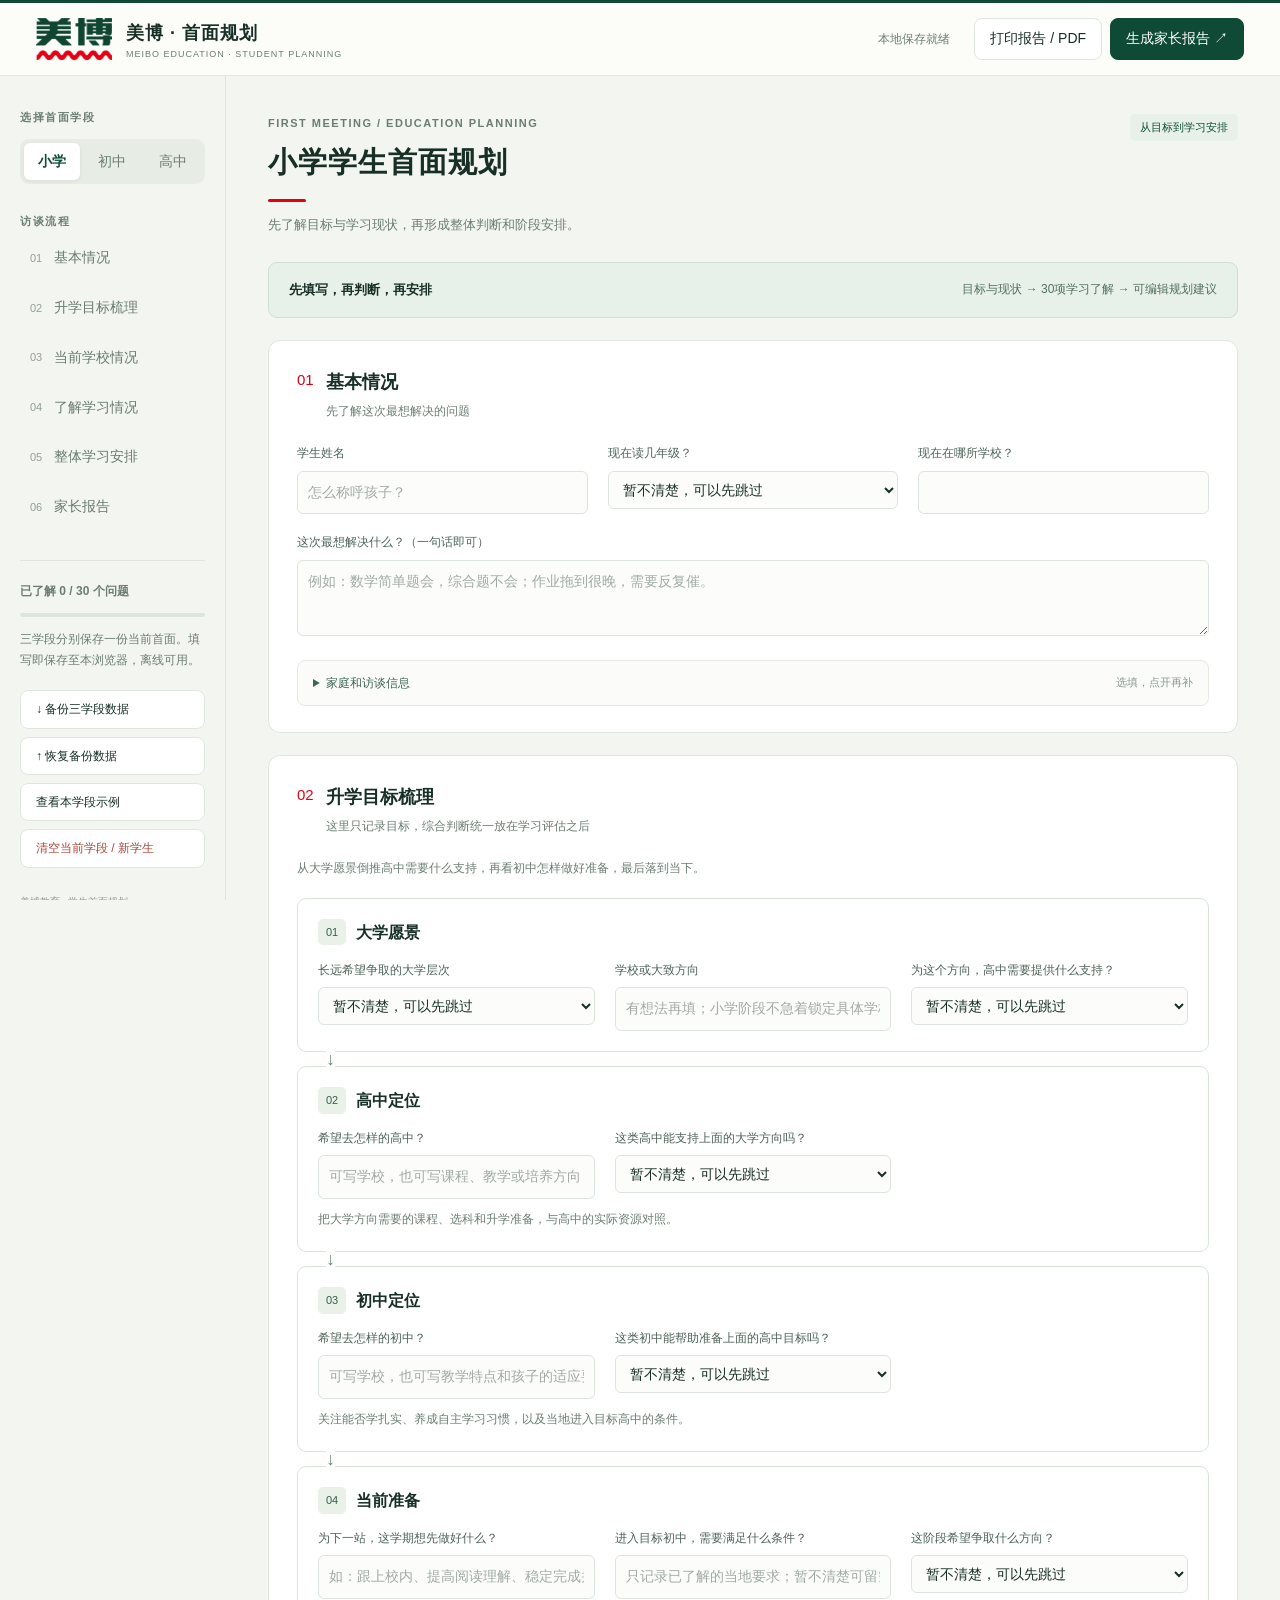
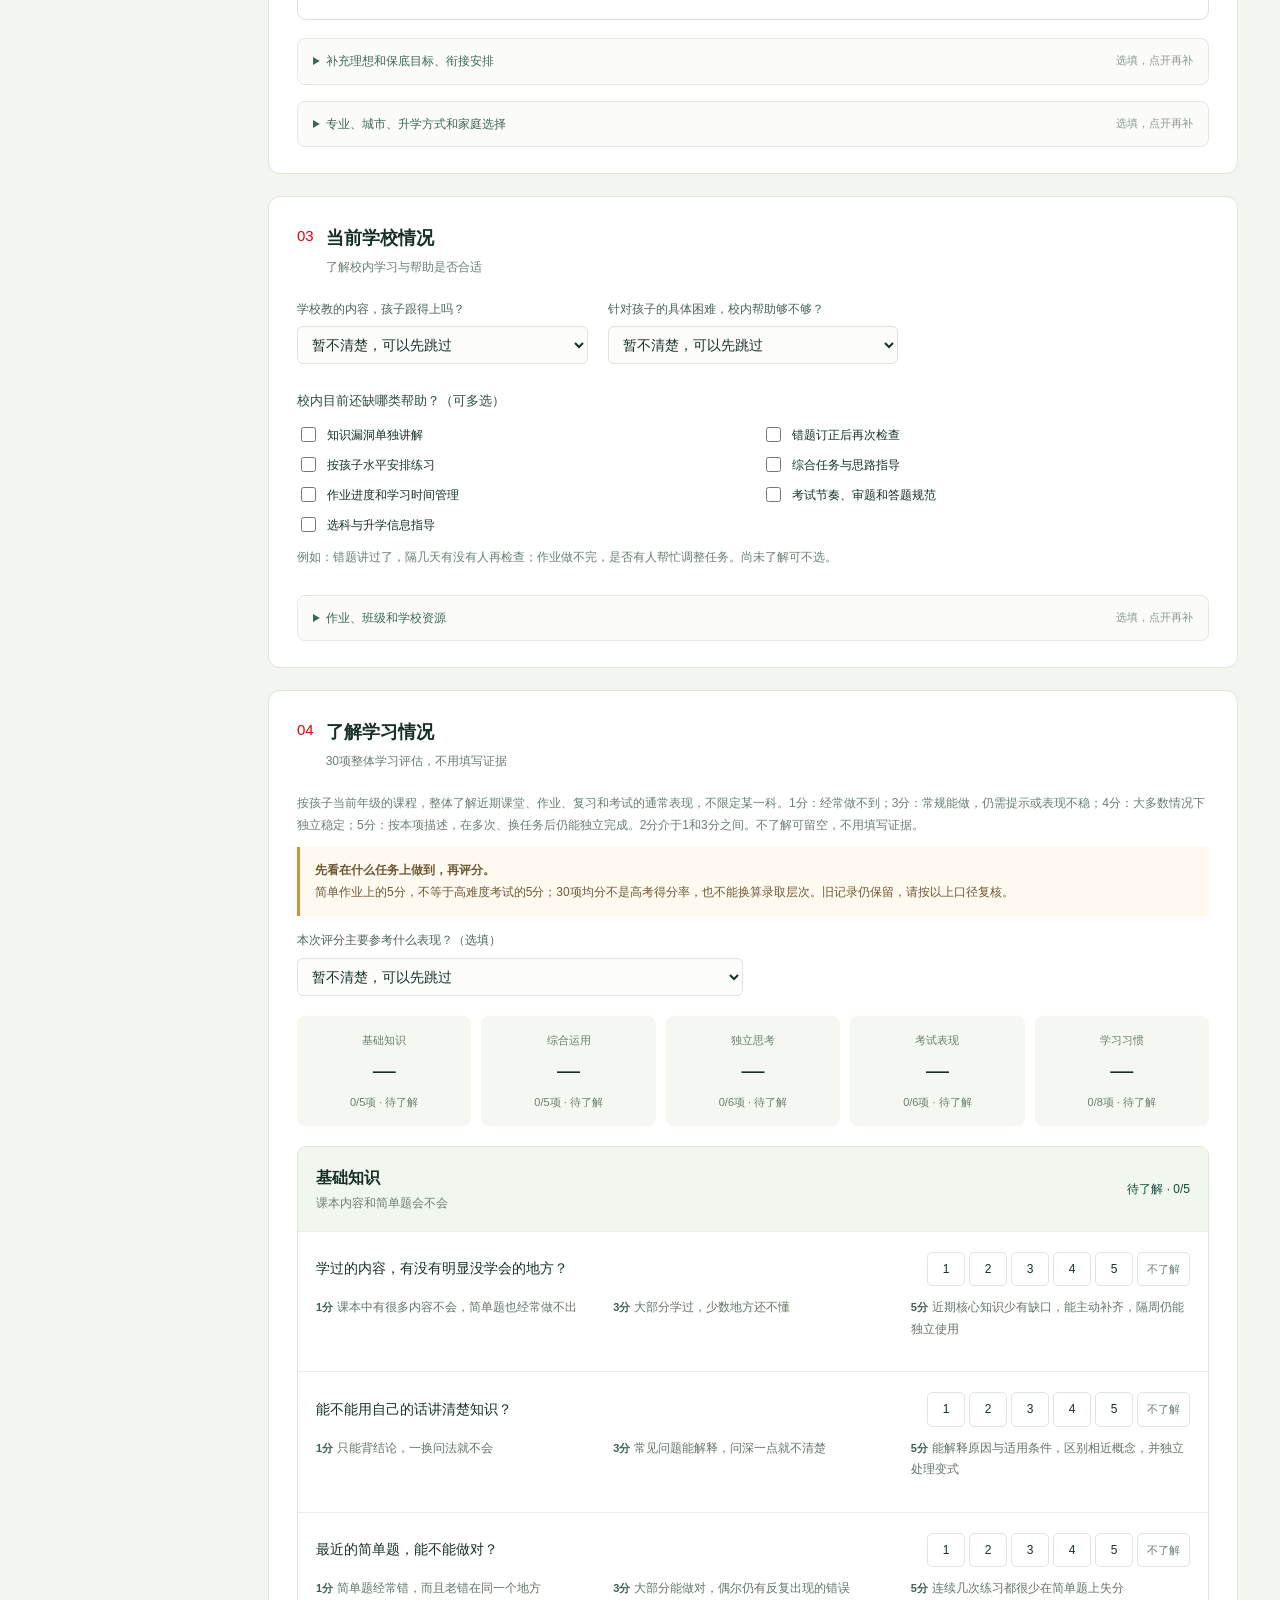
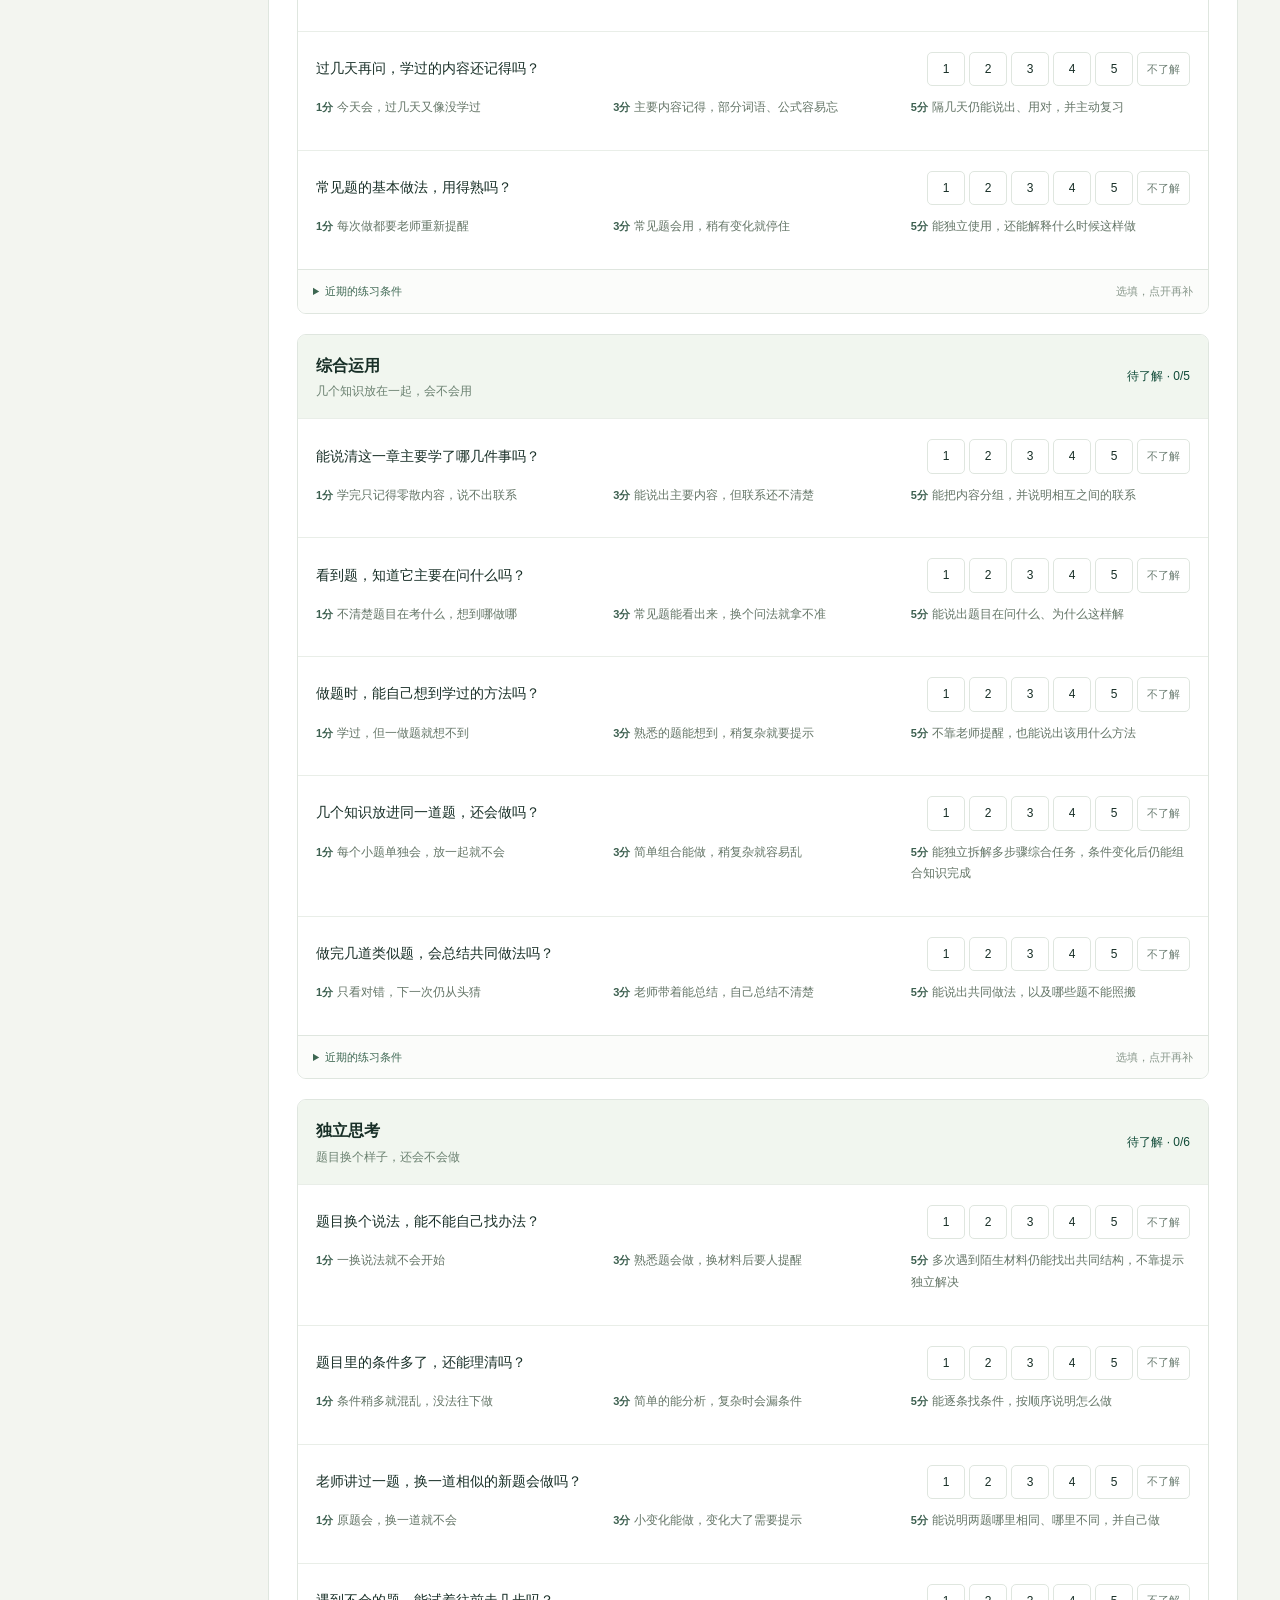
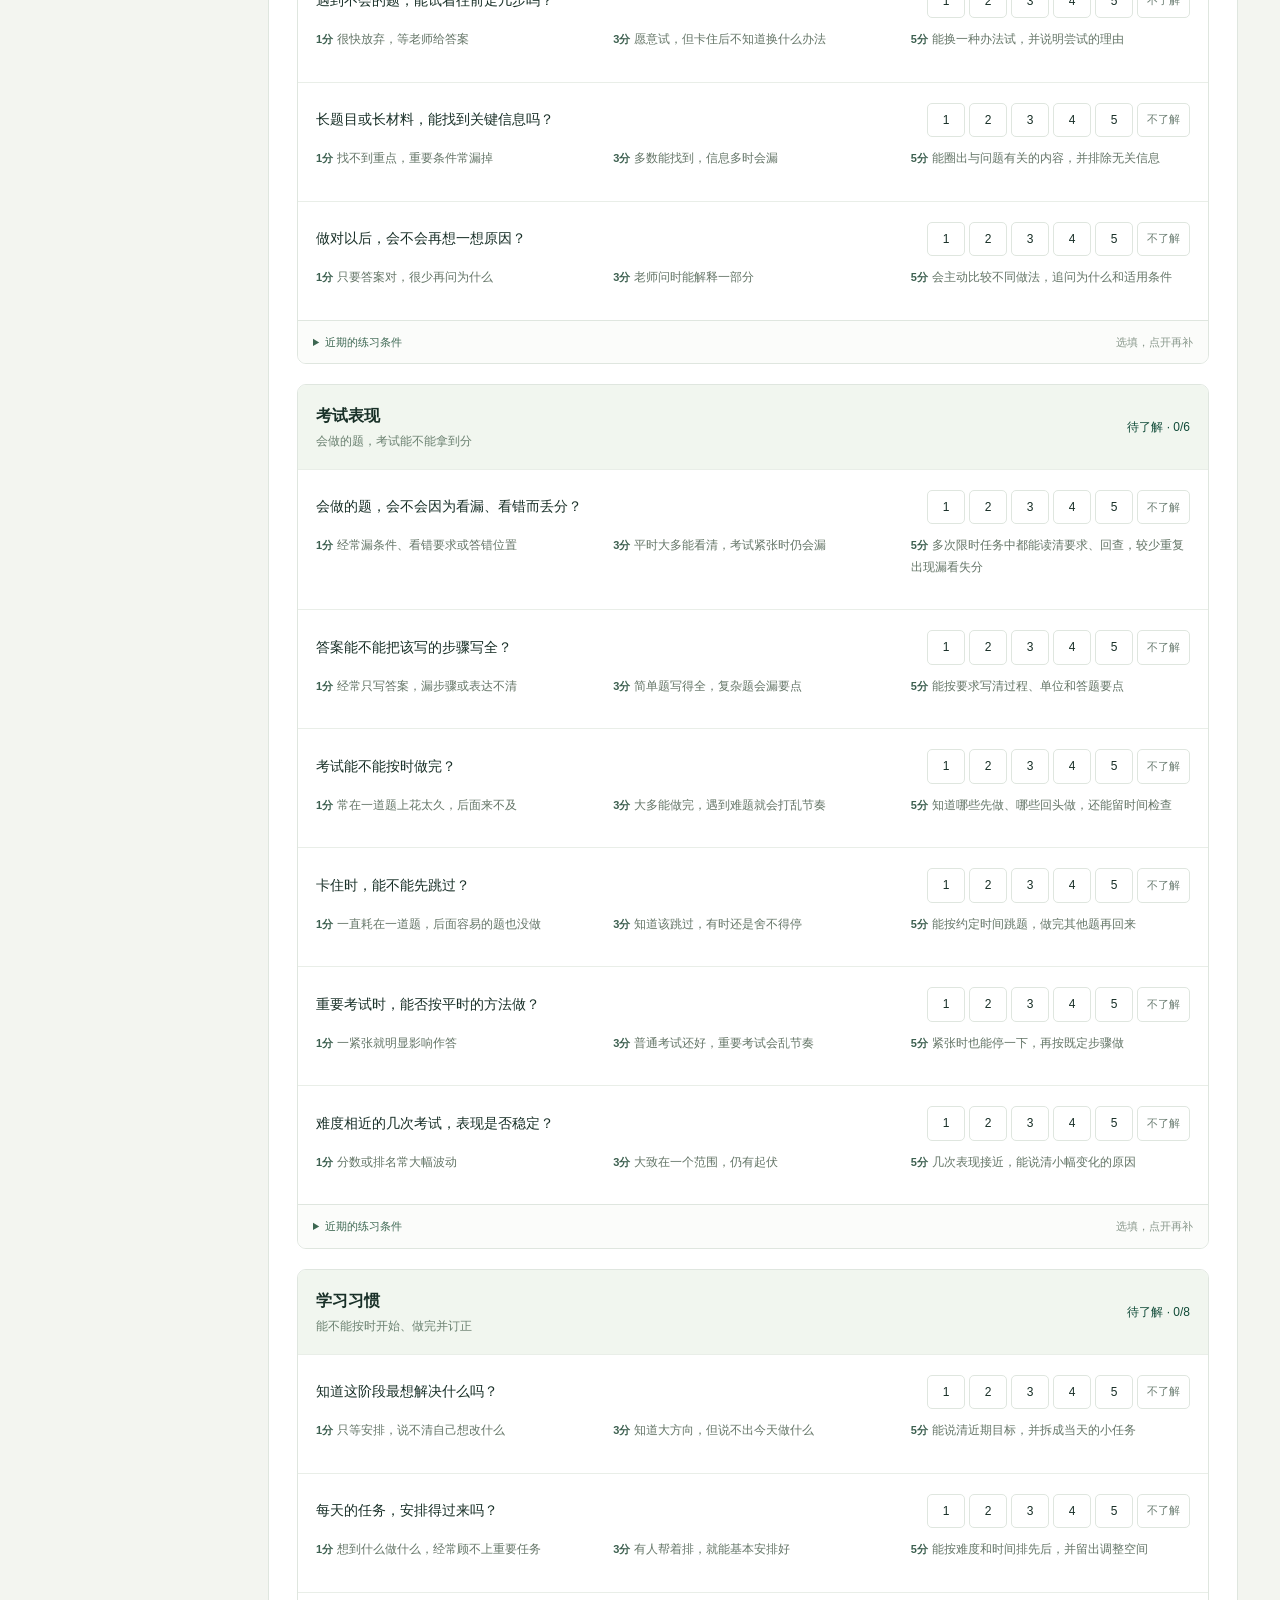
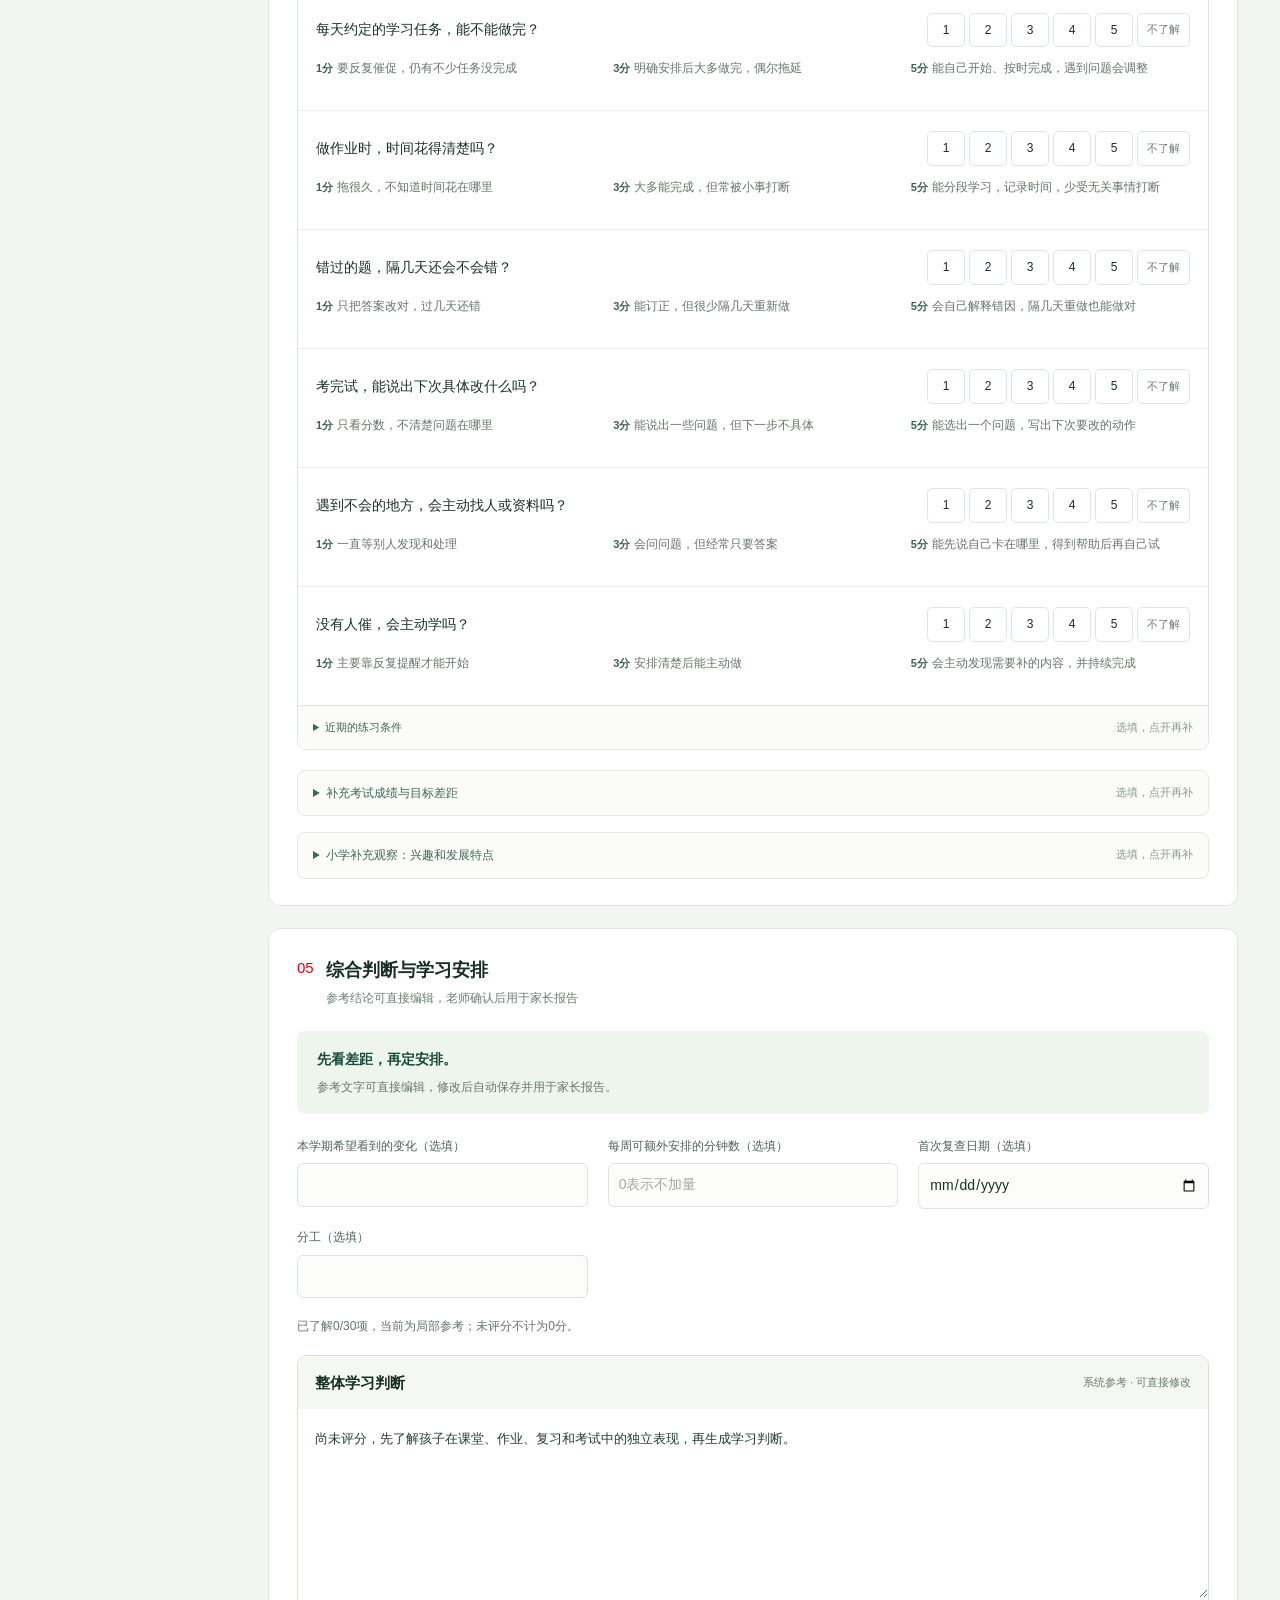
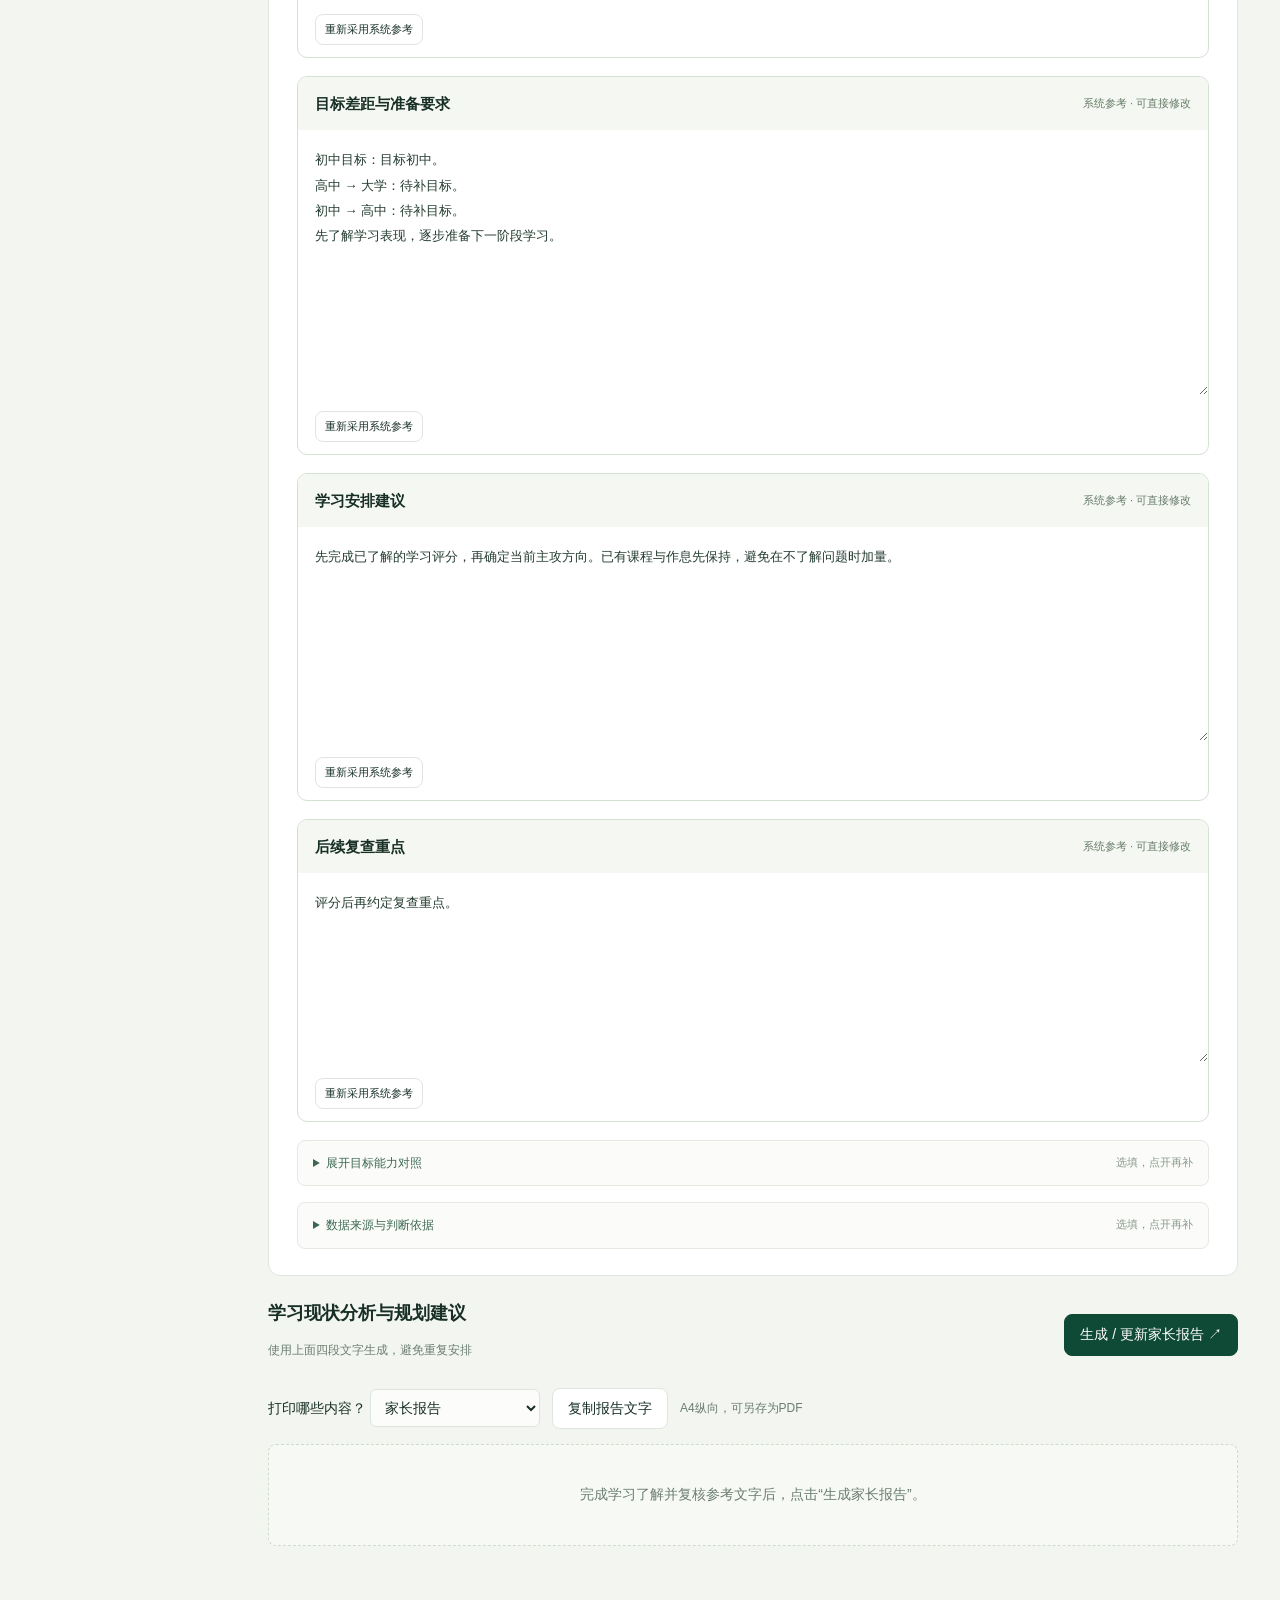
==== commit de8e52de: "Add concise target cards, editable subject allocation and verified Sichuan rank references" ====
--- a/student-planning/index.html
+++ b/student-planning/index.html
@@ -27,6 +27,10 @@
 @media print{.concise-report .report-block{break-inside:auto}.concise-report h3{break-after:avoid}.concise-report .preline{font-size:10pt;line-height:1.7}.concise-report .compact-metrics td{font-size:8pt}.edit-warning{font-size:8pt;background:none}.report-score{border:0;padding:0;display:block}.report-score>*{display:block}.report-score table{display:table}.report-score summary{font-weight:bold}.concise-report .report-footer{font-size:8pt}.concise-report .report-header{padding-bottom:12px}.concise-report .report-block{margin:13px 0}}
 .match-panel{margin:22px 0 26px;border-top:1px solid #dfe6df;padding-top:18px}.match-panel h3{font-size:16px;margin:0 0 7px}.matching-table{font-size:12px;table-layout:fixed;min-width:650px}.matching-table th:first-child{width:10%}.matching-table td{vertical-align:top;line-height:1.85}.matching-table small{display:block;color:#68806b;margin-top:5px;font-size:10px}.matching-table th{font-size:11px}.report-score h4{margin:5px 0 10px}
 @media print{.concise-report .report-block:nth-of-type(3),.concise-report .report-block:nth-of-type(4){break-inside:avoid-page}}
+/* Target report: figures first, concise tables, one shared source line. */
+.target-snapshot{display:grid;grid-template-columns:1fr 1.2fr;gap:20px;border:1px solid #d4e3d9;border-radius:12px;background:#f3f8f3;padding:22px;margin:15px 0}.target-school>span{font-size:11px;color:#6d8474}.target-school h3,.report .target-school h3{margin:5px 0 8px!important;font-size:19px!important;line-height:1.5}.target-school p{font-size:12px!important;color:#607565;margin:0}.target-numbers{display:grid;grid-template-columns:repeat(3,1fr);gap:12px;align-items:center}.target-numbers>div{text-align:center}.target-numbers span{display:block;color:#66816e;font-size:11px}.target-numbers strong{display:block;font-size:29px;font-weight:600;color:#173e2c;line-height:1.6}.target-main-number{border-left:1px solid #d6e3d8;border-right:1px solid #d6e3d8}.target-main-number strong{color:#0f4a37}.target-subhead{display:flex;justify-content:space-between;gap:12px;align-items:center;margin:18px 0 11px;flex-wrap:wrap}.target-subhead>b{font-size:14px}.allocation-status{font-size:11px;color:#5d7965}.needs-adjustment{color:#ad5633}.allocation-table{width:100%;font-size:13px;border-collapse:collapse;table-layout:fixed;margin:0}.allocation-table th,.allocation-table td{padding:11px 16px;border-bottom:1px solid #e5ece5}.allocation-table th{font-size:11px;background:#f4f7f1;color:#637c6b}.allocation-table th:not(:first-child),.allocation-table td:not(:first-child){text-align:right}.allocation-table td b{color:#0e4935;font-size:15px}.allocation-table td small{display:inline;color:#8b9b8c;font-size:10px;margin-left:5px}.allocation-table input{width:88px!important;max-width:100%;display:inline-block!important;padding:6px 8px!important;text-align:right;font-weight:600;color:#0f4a37!important}.allocation-table tfoot{background:#f0f5ec;font-weight:600}.allocation-caption,.allocation-empty{font-size:11px;color:#748479;line-height:1.8}.allocation-empty{padding:15px;background:#f6f8f3;border-radius:9px}.admission-reference{border:1px solid #e0e7dd;border-radius:11px;padding:17px 19px;margin:20px 0}.admission-reference-head{display:flex;justify-content:space-between;gap:12px;font-size:13px}.admission-reference-head>span{font-size:11px;color:#788b7b}.admission-grid{display:grid;grid-template-columns:repeat(3,1fr);gap:18px;margin:14px 0}.admission-grid>div+div{border-left:1px solid #e1e8dc;padding-left:18px}.admission-grid span,.admission-grid small{display:block;color:#7b8a7f;font-size:10px}.admission-grid strong{display:block;font-size:20px;color:#234b35;margin:4px 0;line-height:1.6}.admission-grid small{line-height:1.6}.source-line{font-size:10px!important;color:#879587;margin:9px 0 0!important}.source-line a{color:#58765f;text-underline-offset:2px}.reference-choice{margin-top:15px}.report-module-strip{display:grid;grid-template-columns:repeat(5,1fr);margin:20px 0 26px;border-bottom:1px solid #dce5d7;padding-bottom:16px}.report-module-strip>div{text-align:center;border-right:1px solid #e7ece2}.report-module-strip>div:last-child{border:0}.report-module-strip span{display:block;color:#718273;font-size:11px}.report-module-strip b{display:inline-block;font-size:23px;color:#204d36;margin-top:4px;font-weight:600}.report-module-strip small{display:block;color:#ae6a46;font-size:10px}.v8-report .report-block>h3{display:flex;gap:10px;align-items:center;font-size:16px;padding-top:4px;margin-bottom:12px}.v8-report .report-block>h3>span{font-size:11px;color:#ad6a5a;letter-spacing:1px;font-weight:500}.v8-report .preline{font-size:13px;line-height:2;color:#3e5748}.v8-report .report-block{margin:25px 0}.v8-report .report-footer{font-size:10px;color:#8b978a}.v8-report .target-school h3{display:block;padding-top:0}.v8-report .target-snapshot{padding:18px}.v8-report .allocation-table th,.v8-report .allocation-table td{padding:9px 12px}.v8-report .admission-reference{margin:16px 0}.v8-report .admission-grid{gap:12px}.v8-report .admission-grid strong{font-size:18px}.v8-report .admission-grid span,.v8-report .admission-grid small{font-size:10px}.v8-report .admission-grid>div+div{padding-left:12px}
+@media(max-width:750px){.target-snapshot{grid-template-columns:1fr;padding:17px;gap:16px}.target-numbers strong{font-size:25px}.allocation-table th,.allocation-table td{padding:9px 7px}.allocation-table input{width:65px!important}.admission-grid{grid-template-columns:1fr;gap:12px}.admission-grid>div+div{border-left:0;border-top:1px solid #e5ebe1;padding:11px 0 0}.admission-grid strong{font-size:18px}.admission-reference{padding:15px}.v8-report .admission-grid>div+div{padding-left:0}.report-module-strip span{font-size:10px}.report-module-strip b{font-size:19px}}
+@media print{.v8-report .report-block:nth-of-type(2){break-inside:auto}.v8-report .target-snapshot,.v8-report .allocation-box,.v8-report .admission-reference{break-inside:avoid-page}.target-snapshot{grid-template-columns:1fr 1.2fr;background:#f5f8f2;border-radius:7px;padding:13px}.target-school h3,.report .target-school h3{font-size:12pt!important}.target-numbers strong{font-size:20pt}.target-numbers span{font-size:8pt}.allocation-table{font-size:9pt}.v8-report .allocation-table th,.v8-report .allocation-table td{padding:6px 8px}.allocation-table td b{font-size:10pt}.target-subhead{margin:13px 0 8px}.target-subhead>b{font-size:10pt}.allocation-status{font-size:8pt}.admission-grid{grid-template-columns:repeat(3,1fr)}.admission-grid>div+div{border-top:0;border-left:1px solid #dfe6d7;padding-top:0}.v8-report .admission-grid strong{font-size:12pt}.v8-report .admission-reference-head{font-size:9pt}.v8-report .admission-grid span,.v8-report .admission-grid small,.source-line{font-size:7pt!important}.v8-report .preline{font-size:9.5pt;line-height:1.8}.v8-report .report-block>h3{font-size:11pt}.report-module-strip{margin:12px 0 18px}.report-module-strip b{font-size:16pt}.report-module-strip span{font-size:8pt}.v8-report .report-block{margin:18px 0}}
 
 </style>
 </head>
@@ -282,7 +286,6 @@
 [130,'精修与锁分',['base','frame','think','stable'],'逐项复查细节失误，提高表达质量与多次考试的稳定性']]
 };
 function scoreBand(name,n,max){if(max!==150||!MEIBO_BANDS[name]||n===null||n<0||n>max)return null;return MEIBO_BANDS[name].filter(x=>n>=x[0]).slice(-1)[0];}
-function subjectTransitions(){if(app.active!=='high'||f('examScope')!=='高考或覆盖高考范围的模拟考'||!f('scoreComparable').startsWith('已核对'))return [];return scoreAccount().rows.filter(r=>!r.bad&&r.now!==null&&r.target!==null).flatMap(r=>{const now=scoreBand(r.name,r.now,r.max),target=scoreBand(r.name,r.target,r.max);return now&&target?[{...r,nowBand:now,targetBand:target,need:target[2],currentNeed:now[2]}]:[];});}
 function capabilityMatch(ms=stats()){const by=Object.fromEntries(ms.map(m=>[m.id,m])),trans=subjectTransitions(),aim=targetProfile();const critical={base:[0,1,2,3,4],frame:[0,2,3],think:[0,1,2,4,5],stable:[0,1,2,4,5],manage:[1,2,4,5,7]};const inferred=trans.length?new Set(trans.flatMap(x=>x.need)):null;const taskVerified=f('assessmentScope')==='包含多次综合、陌生和限时任务的表现';const descriptions={base:'核心概念理解清楚、基础任务正确、隔段时间仍能独立使用。',frame:'面对综合任务，能自己识别要用的知识，组织多步过程。',think:'遇到陌生材料或变式，能提取信息、迁移方法并说明理由。',stable:'在限时与重要考试中读清要求、写全步骤，并让多次表现稳定。',manage:'能计划、完成、订正和复查，使学习安排持续落实。'};return MODULES.map(m=>{const x=by[m.id],items=critical[m.id].map(i=>({i,n:x.values[i]})).filter(y=>y.n),low=items.filter(y=>y.n<=2),mid=items.filter(y=>y.n===3);const later=m.id==='think'&&(!by.base.complete||!by.frame.complete||by.base.lows.length||by.frame.lows.length||by.base.avg<3.5||by.frame.avg<3.5);const needed=m.id==='manage'||(inferred?inferred.has(m.id):m.id!=='think'||aim.highAim||aim.special);const selected=(low.length?low:mid).slice(0,2);let status=!items.length?'待了解':low.length?'具体环节尚未建立':mid.length?'常规可做，独立稳定性不足':needed&&['think','stable'].includes(m.id)&&!taskVerified?'需在目标题型中复核':'已观察到较稳定表现，仍需复查';if(m.id==='base'&&academicConflict(ms).length)status='访谈高评分与单科成绩存在差异，先核对实际基础任务';if(later)status+='；提高难度前先补前置环节';const needSource=trans.filter(t=>t.need.includes(m.id)).map(t=>t.name+'目标'+t.target+'分·'+t.targetBand[1]);return {id:m.id,name:m.name,need:needed?descriptions[m.id]:'所填单科目标先稳基础和框架；本项保留自主尝试，后续随目标推进。',needed,needSource,status,current:x.count?`${x.count}/${x.required}项，均分${x.avg.toFixed(1)}；`+(selected.length?selected.map(y=>FINDINGS[m.id][y.i]+'（'+y.n+'分）').join('、'):'关键项目按访谈描述表现较强'):'尚未评分',weak:low.length||mid.length,priority:later?'先补基础与框架':needed?'本阶段核实':'保留发展，后续推进'};});}
 function quantitativeDistance(){const a=scoreAccount(),s=targetScore(),valid=a.rows.length===6&&a.rows.every(r=>!r.bad&&r.now!==null&&r.max!==null),max=a.rows.reduce((z,r)=>z+(r.max||0),0);if(!s?.valid||!s.max||!valid||max!==s.max||f('examScope')!=='高考或覆盖高考范围的模拟考'||!f('scoreComparable').startsWith('已核对'))return '';const gap=s.n-a.n,loss=max-a.n;if(gap<=0)return `本次可比总分${fmt(a.n)}已达到所填${s.n}分目标；下一步核实多次考试能否保持，不因一次达到就认定稳定。`;return `从本次${fmt(a.n)}到目标${s.n}，差${fmt(gap)}分；目标允许失分由目前${fmt(loss)}分压到${fmt(max-s.n)}分，意味着当前失分需减少约${loss>0?(gap/loss*100).toFixed(1):'0'}%。这是差距要求，不是已确认可提高的幅度。`;}
 function scoreAllocationNote(){const s=targetScore(),a=scoreAccount();if(!s?.valid||!s.max||a.rows.length!==6||!a.all||a.rows.reduce((n,r)=>n+r.max,0)!==s.max)return '';const gap=s.n-a.t;return Math.abs(gap)>.05?`各科所填目标合计${fmt(a.t)}分，与总分目标${s.n}分还差${fmt(gap)}分；先对齐分配，再判断目标要求。`:'各科所填目标已与总分目标对齐，仍需逐科检验能否稳定完成。';}
@@ -296,10 +299,8 @@
 // V7: learning evidence and admission references are separate decision tracks.
 const EDIT_SECTIONS=[['summary','整体学习判断'],['target','目标差距与准备要求'],['plan','学习安排建议'],['review','后续复查重点']];
 const SOURCE_LINKS=[['美博教学依据','内部资料：美博高中成长体系、提分策略；基础→框架→思维突破→稳定发挥，配合问、析、计、练、思。'],['高考能力要求','https://www.neea.edu.cn/html1/report/2001/8988-1.htm'],['四川招生计划及专业要求','https://plan.sceea.cn/'],['同一学校不同专业的录取参考示例','https://zs.cuit.edu.cn/info/1022/1698.htm']];
-function targetScore(){if(app.active!=='high')return null;let n=num(f('goalScore')),source='填写的总分目标';if(n===null){const m=f('schoolRequirement').match(/(?:高考|总分|目标)[^\d]{0,5}(\d{3}(?:\.\d+)?)(?!\d)/);if(m){n=Number(m[1]);source='目标要求中记录的分数'}}if(n===null)return null;const ac=scoreAccount(),fullRows=ac.rows.length===6&&ac.rows.every(r=>!r.bad&&r.max!==null),explicit=f('goalMax').trim(),max=explicit?num(explicit):fullRows?ac.rows.reduce((s,r)=>s+r.max,0):null;const valid=Number.isFinite(n)&&n>0&&(!explicit||max!==null)&&(max===null||Number.isFinite(max)&&max>0&&n<=max);return {n,max,valid,ratio:valid&&max?n/max:null,source,maxSource:explicit?'填写的目标分制':'本表已填满分合计'};}
+function rawTargetScore(){if(app.active!=='high')return null;let n=num(f('goalScore')),source='填写的总分目标';if(n===null){const m=f('schoolRequirement').match(/(?:高考|总分|目标)[^\d]{0,5}(\d{3}(?:\.\d+)?)(?!\d)/);if(m){n=Number(m[1]);source='目标要求中记录的分数'}}if(n===null)return null;const ac=scoreAccount(),fullRows=ac.rows.length===6&&ac.rows.every(r=>!r.bad&&r.max!==null),explicit=f('goalMax').trim(),max=explicit?num(explicit):fullRows?ac.rows.reduce((s,r)=>s+r.max,0):null;const valid=Number.isFinite(n)&&n>0&&(!explicit||max!==null)&&(max===null||Number.isFinite(max)&&max>0&&n<=max);return {n,max,valid,ratio:valid&&max?n/max:null,source,maxSource:explicit?'填写的目标分制':'本表已填满分合计'};}
 function targetProfile(){const st=app.active,score=targetScore(),level=f('normalLevel'),special=arr('paths').some(x=>/强基|竞赛|少年班|拔尖/.test(x)),overseas=/国际/.test(f('pathMain'))||arr('paths').includes('国际方向')&&!arr('paths').includes('普通高考')&&!f('pathMain');const highAim=st!=='primary'&&(['清北','顶尖985','其他985'].includes(level)||f('goalDemand').includes('拔高')||score?.ratio>=.9);let emphasis='基础正确、知识连得起来、日常任务能独立完成。';if(/211|双一流/.test(level))emphasis='基础和常规综合任务稳定后，提高知识联系、跨情境运用和限时完成质量。';if(['其他985','顶尖985'].includes(level))emphasis='在基础和框架扎实的前提下，加强综合分析、陌生情境迁移、推理表达和限时稳定性。';if(level==='清北')emphasis='除稳定掌握必备知识外，还要反复检验复杂任务中的分析、建模、推理、迁移与时间管理。';if(st==='primary')emphasis='大学愿景用于了解兴趣和培养方向；当前看阅读表达、知识理解、自主学习及目标初中的实际入学条件。';if(overseas)emphasis='先核对目标课程体系、语言与具体申请要求，再安排校内课程、自主学习和相应准备。';const name=st==='primary'?(f('normalSchool')||'目标初中'):st==='middle'?(f('normalSchool')||'目标高中'):(goalName('normal')||'大学目标');return {st,score,level,highAim,special,overseas,name,emphasis};}
-function admissionInputs(){return `<div class="goal-card"><h3>分数目标（有明确想法再填）</h3><div class="fields">${input('goalScore','希望争取的高考总分','number','例如680；这里只记录目标')}${input('goalMax','这个目标的满分','number','如750；其他分制按实际填写')}</div><p class="note">具体大学、专业组的录取要求另看省份、选科、招生计划与位次；学校层次不能替代这些信息。</p></div>`;}
-function admissionEvidenceForm(){return fold('大学定位依据：四川为主，其他地区按当地口径填写',`<p class="note">没有资料可先跳过，不影响学习诊断。年级排名不能直接当作省排名；月考分数不能直接当作高考分数。</p><div class="fields">${input('admissionRegion','高考省份','text','四川；其他地区请填写实际省份')}${select('admissionCategory','招生类别',['物理类','历史类','文科（适用地区）','理科（适用地区）','其他：在专业组中说明'])}${input('examYear','当前成绩所属年份','number','按实际填写')}${select('examScope','这次考试覆盖范围',['高考或覆盖高考范围的模拟考','学期或阶段考试','部分章节测试','尚不清楚'])}${select('scoreComparable','本次总分能与填写的高考目标直接比较吗？',['已核对：考试范围、难度口径及满分可比较','不能直接比较 / 尚未核对'])}${input('provinceRank','当前成绩的省排名（有正式数据才填）','number','不填年级排名，也不填主观估算')}${input('targetGroup','目标学校、专业或专业组','text','具体到专业组和选科要求')}${input('referenceYear','录取参考数据所属年份','number','往年数据只作历史参照')}${input('targetRank','该专业组参考最低录取位次','number','录取位次；不要混用投档位次')}${input('admissionSource','数据来自哪里？','text','考试院/学校招生网，注明表名或链接')}${select('rankComparable','省份、类别、排名及录取数据的口径是否已核对？',['已核对同省同类别；跨年只作历史参照','尚未核对'])}</div><p class="note">四川可查 <a href="https://plan.sceea.cn/" target="_blank" rel="noopener">招生计划及专业要求</a>，其他省份请查当地考试院和目标学校招生网。这里记录老师核对的资料，页面不会自动验证来源。</p>`);}
 function diagnosisForm(){return `<div class="focus-line"><p class="note">按孩子当前年级的课程，整体了解近期课堂、作业、复习和考试的通常表现，不限定某一科。1分：经常做不到；3分：常规能做，仍需提示或表现不稳；4分：大多数情况下独立稳定；5分：按本项描述，在多次、换任务后仍能独立完成。2分介于1和3分之间。不了解可留空，不用填写证据。</p><div class="rubric-callout"><b>先看在什么任务上做到，再评分。</b>简单作业上的5分，不等于高难度考试的5分；30项均分不是高考得分率，也不能换算录取层次。旧记录仍保留，请按以上口径复核。</div><div class="fields" style="margin-top:14px">${select('assessmentScope','本次评分主要参考什么表现？（选填）',['主要参考熟悉的课堂与常规作业','包含多次综合、陌生和限时任务的表现','来自不同任务，尚需进一步核实'])}</div></div><div id="liveMetrics" class="live-metrics"></div>${MODULES.map(ratingModule).join('')}${fold('补充考试成绩与目标差距',`<div class="fields">${input('examName','成绩来自哪次考试？','text','如：高二上学期10月月考')}${input('rank','本次考试年级排名','number','直接填名次，如120')}${app.active!=='high'?input('natural','照目前成绩，大约能考到哪类学校？','text','有可比较的成绩和排名再判断')+select('gapStatus','与家庭目标相比怎么样？',['高于正常目标','基本匹配','略低于正常目标','明显低于正常目标','信息不足']):''}${input('remaining','距离关键考试大约还有多久？')}${area('gapNotes','还有哪些需要说明的情况？')}</div><p id="scoreExamContext" class="note"></p>${scoreTable()}`)}${app.active==='high'?admissionEvidenceForm():''}${app.active==='primary'?fold('小学补充观察：兴趣和发展特点',potentialForm()):''}`;}
 function band(a){return a===null?'尚未了解':a<2?'明显依赖帮助':a<3?'初步具备，独立完成少':a<4?'常规可做，独立稳定性不足':a<4.5?'多数情况下独立稳定':'按本项描述表现较强';}
 function rankCandidates(ms){const by=Object.fromEntries(ms.map(m=>[m.id,m])),aim=targetProfile();return ms.filter(m=>m.complete).map(m=>{let prereq=0;const notes=[],hasGap=x=>x.complete&&(x.avg<3.5||x.lows.length);let blocked=false;if(m.id==='base'&&hasGap(m)){prereq+=1.8;notes.push('基础是综合与迁移的前置条件')}if(m.id==='frame'&&hasGap(m)){prereq+=by.base.complete&&!hasGap(by.base)?1.4:.3;notes.push('先区分知识未掌握还是不会连接调用')}if(m.id==='manage'&&hasGap(m)){prereq+=m.avg<3?1.5:.8;notes.push('任务落实与复查影响其他训练')}if(m.id==='stable'&&hasGap(m)&&by.base.complete&&!hasGap(by.base))prereq+=1.2;if(m.id==='think'&&(!by.base.complete||!by.frame.complete||hasGap(by.base)||hasGap(by.frame))){blocked=true;notes.push('基础或框架尚不稳，拔高后置')}const sp=f('space_'+m.id),space=sp.startsWith('较大')?1.2:sp.startsWith('有限')?.15:.65;const value=Math.max(0,4-m.avg)*2+Math.max(0,2.5-m.avg)*1.2+prereq+space+Math.min(.8,m.lows.length*.2)+(aim.highAim&&['think','stable'].includes(m.id)&&!blocked?.15:0);notes.push(sp?'改善条件：'+display(sp):'改善条件尚未确认');return {...m,value,notes,blocked,spaceUnknown:!sp};}).filter(m=>m.avg<4||m.lows.length).sort((a,b)=>Number(a.blocked)-Number(b.blocked)||b.value-a.value);}
@@ -311,7 +312,6 @@
 function referenceSummary(ms){const count=ms.reduce((s,m)=>s+m.count,0);if(!count)return '尚未评分，先了解孩子在课堂、作业、复习和考试中的独立表现，再生成学习判断。';const plus=ms.filter(m=>m.complete&&m.avg>=4&&!m.lows.length),issues=priorityIssues(ms),weak=issues.filter(x=>x.n<=3).slice(0,2),stage=learningStage(ms);const lines=[];const conflicts=academicConflict(ms);if(conflicts.length)lines.push('需交叉核对：'+conflicts.map(x=>x.name+fmt(x.now)+'/'+x.max).join('、')+'按美博教学参考仍需先查基础，与本次基础行为高评分不一致。先用实际任务区分知识缺口、试卷难度与考试失误，暂不直接安排高难训练。');if(plus.length)lines.push('已有优势：'+plus.map(m=>m.name).join('、')+'，按已评分任务表现较稳定，继续保持。');else{const strengths=issues.filter(x=>x.n>=4).slice(0,2);lines.push(strengths.length?'可以保持：'+strengths.map(x=>({base:'基础知识掌握',frame:'知识联系与调用',think:'自主分析与尝试',stable:'考试流程执行',manage:'目标与任务安排'}[x.m.id])+'中的已评分做法（'+x.n+'分）').join('；')+'。':'整体尚处于需要提示或提高稳定性的阶段，先建立可独立完成的学习流程。');}if(weak.length)lines.push('当前卡点：'+weak.map(x=>FINDINGS[x.m.id][x.i]+'（'+x.n+'分）').join('；')+'。');const roots=rootHypothesis(ms),chosen=rankCandidates(ms).find(x=>!x.blocked);const hints={base:'知识理解、保持',frame:'独立选方法',think:'迁移和自主尝试',stable:'考试中的',manage:'落实与复查'};lines.push(roots.find(x=>chosen&&x.includes(hints[chosen.id]))||roots[0]);if(stage.id==='base'||stage.id==='frame')lines.push('教学顺序：'+stage.title+'，稳定后再提高综合与陌生任务要求。');if(count<30)lines.push('已了解'+count+'/30项，以上为局部参考，未评内容不作结论。');return lines.join('\n');}
 function concisePlan(ms){const count=ms.reduce((s,m)=>s+m.count,0),p=selectedPlan(ms),stage=learningStage(ms),aim=targetProfile(),budget=weeklyBudget(),days=remainingDays();if(!count||!p)return '先完成已了解的学习评分，再确定当前主攻方向。已有课程与作息先保持，避免在不了解问题时加量。';let first=stage.id;const conflicts=academicConflict(ms);const chosen=p.m.id;if(['base','frame','think','stable','manage'].includes(chosen)&&!(['base','frame'].includes(stage.id)&&chosen==='think'))first=chosen;const routines={base:'从已有作业选一处真实知识缺口：讲清概念→学生独立做→隔几天换材料再查。',frame:'选一道常规综合任务：先说涉及哪些知识、先后怎么做，再独立完成并画出联系。',think:'在基础、常规综合任务稳住后，少量换材料、换问法，让孩子说明条件、思路及为什么这样做。',stable:'用现有练习练“读清要求→安排时间→写全过程→回查”，区分确实不会与会做却失分。',manage:'每天在原有任务中约定两件要事，孩子排顺序并完成；晚间核对，隔几天复查订正。',verify:'从现有任务中选综合、陌生和限时材料，独立完成后再讲；用换任务后的表现验证，而非只看原题正确率。'};const lines=['当前主攻：'+(conflicts.length?'先从现有试卷抽取基础、综合与限时任务核查：区分知识不会、方法不会用，还是会做未拿到分；对齐行为评分与实际成绩后再定难度。':routines[first]||routines.verify)];if(first==='think'&&stage.id==='base'||first==='think'&&stage.id==='frame')lines[0]='当前主攻：'+routines[stage.id];if(stage.by.manage.count&&(stage.by.manage.avg<3.5||stage.by.manage.lows.length)&&first!=='manage')lines.push('配合落实：每天约定两件核心任务并回看，由教务每周检查执行。');if(days!==null&&days<=14)lines.push('阶段推进：距关键考试约'+days+'天，先稳住已会内容和答题节奏；本次考试后再补系统框架、推进综合与迁移。');else lines.push('阶段推进：'+(f('semesterGoal')?'本学期先落实“'+f('semesterGoal')+'”；':'先让当前环节能独立完成并隔几天仍能做好；')+(aim.highAim?'再围绕高目标检验综合、陌生和限时任务，基础不稳时不直接堆难题。':app.active==='primary'?'逐步增加阅读表达和自主安排，按目标初中的条件准备，不提前套用高考训练。':'随后逐步衔接综合任务、迁移应用与稳定考试表现。'));const selectedSupport=SCHOOL_HELP.filter(([id])=>f('help_'+id)==='1').slice(0,2);lines.push('分工与负担：'+(f('owner')||'任课老师诊断卡点并用新任务检验，学生落实，教务跟进，家长只核对约定')+'。'+(budget===0?'在现有作业中调整方法，不新增练习。':budget!==null?'额外规划任务每周合计不超过'+budget+'分钟，替换同类重复练习。':'先替换同类重复练习，具体时间结合现有负担确认。')+(selectedSupport.length?'校内缺少的“'+selectedSupport.map(x=>x[1]).join('、')+'”由教务协调补上。':''));return lines.join('\n');}
 function conciseReview(ms){if(!ms.some(m=>m.count))return '评分后再约定复查重点。';const d=remainingDays(),p=selectedPlan(ms),lines=[];lines.push((f('reviewDate')?'首次复查：'+f('reviewDate'):d!==null&&d<=14?'考试前简查一次、考试后复盘':'先执行两周，再做首次复查')+'：看任务完成、独立完成、换任务后能否再做对；未改善先查知识、方法或落实中的哪一步失效。');lines.push('每次同类阶段考试后：看成绩与排名是否稳定、主要失分是否减少；每学期复核目标、选科和课程安排。'+(app.active==='high'?'大学定位继续用同省同类别的正式数据核对。':'下一站选择结合孩子成长、学校资源和当地入学条件调整。'));return lines.join('\n');}
-function autoReference(ms=stats()){const aim=targetProfile();const evidence=resultEvidence(),match=matchingSummary(ms);const target=[...evidence,...match.filter(x=>!x.startsWith('当前需要核实')),'教学准备重点：'+aim.emphasis,readinessText(ms)];if(aim.special)target.push('另有强基、竞赛或拔尖意向，须核对当年资格与测试要求；先守住校内基础，再决定是否投入专项。');return {summary:referenceSummary(ms),target:target.join('\n'),plan:concisePlan(ms),review:conciseReview(ms)};}
 function referenceSignature(){const fields=Object.fromEntries(Object.entries(current().fields).filter(([k])=>!k.startsWith('edit_')&&!k.startsWith('editContext_')&&!k.startsWith('undo_')));const str=JSON.stringify([current().scores,current().potential,fields]);let h=2166136261;for(let i=0;i<str.length;i++)h=Math.imul(h^str.charCodeAt(i),16777619);return String(h>>>0);}
 function hasEdit(key){return Object.prototype.hasOwnProperty.call(current().fields,'edit_'+key);}
 function effectiveReference(key,refs=autoReference()){return hasEdit(key)?f('edit_'+key):refs[key];}
@@ -320,17 +320,47 @@
 function restoreReference(key){if(!EDIT_SECTIONS.some(x=>x[0]===key))return;const fields=current().fields;fields['undo_had_'+key]=hasEdit(key)?'1':'0';fields['undo_text_'+key]=f('edit_'+key);fields['undo_context_'+key]=f('editContext_'+key);delete fields['edit_'+key];delete fields['editContext_'+key];save();updateLive();toast('已采用最新系统参考，可撤销本次替换。');}
 function undoReference(key){if(!EDIT_SECTIONS.some(x=>x[0]===key)||!Object.prototype.hasOwnProperty.call(current().fields,'undo_had_'+key))return;const fields=current().fields;if(fields['undo_had_'+key]==='1'){fields['edit_'+key]=fields['undo_text_'+key];fields['editContext_'+key]=fields['undo_context_'+key];}else{delete fields['edit_'+key];delete fields['editContext_'+key];}['had','text','context'].forEach(k=>delete fields['undo_'+k+'_'+key]);save();updateLive();toast('已撤销，恢复替换前的内容。');}
 function basisHTML(){return `<p>美博的教学顺序是“基础 → 框架 → 思维突破 → 稳定发挥”，学习管理贯穿全程。先选有条件改善的关键环节，不能只取最低均分，也不因大学目标高就跳过前置能力。</p><p>30项是访谈行为量表，用来安排教学；目前没有把此量表与高考分数或大学录取结果校准的实证模型。3分是常规表现，4—5分仍受任务难度影响，均分不作录取门槛。</p><p>“清北、985、211、双一流”等用于交流意向，类别有交叉，同一学校不同专业组要求也会不同。页面中的层次差异仅改变教学关注点，具体录取定位以同省同类别、具体专业组的正式数据为依据。</p><ul><li>美博内部资料：高中成长体系产品画册、提分策略；问、析、计、练、思；课堂诊、讲、练、拓、结、任。</li>${SOURCE_LINKS.slice(1).map(([label,url])=>`<li><a href="${url}" target="_blank" rel="noopener">${label}</a></li>`).join('')}</ul><p class="note">高考评价体系关注必备知识、关键能力及基础、综合、应用、创新等要求；它不是本量表的大学录取评分标准。四川以外地区请使用当地考试院的当年政策与数据。</p>`;}
-function planningForm(){return `<div class="planning-intro"><b>目标与学习情况填完后，在这里形成整体安排。</b><p>以下为系统参考，可直接改成老师确认的结论。修改内容会自动保存，生成报告、复制和打印均使用此处文字。</p></div><div class="fields">${input('semesterGoal','本学期最希望看到的变化（选填）','text','如：独立完成综合任务，订正后隔周仍能做对')}${input('weeklyMinutes','每周可额外安排的时间（分钟，选填）','number','0表示不加量；上限600分钟')}${input('reviewDate','首次复查日期（选填）','date')}${input('owner','分工（选填）','text','任课老师、教务、学生与家长分别做什么')}</div><div id="referenceNotice" class="reference-notice" aria-live="polite"></div><div id="targetMatch"></div>${EDIT_SECTIONS.map(([key,title])=>editorCard(key,title)).join('')}${fold('评分与判断依据',basisHTML())}`;}
-function updateLive(){const ms=stats(),count=ms.reduce((a,m)=>a+m.count,0);$('progressText').textContent='已了解 '+count+' / 30 个问题';$('progressBar').style.width=count/30*100+'%';if($('liveMetrics'))$('liveMetrics').innerHTML=metricsHTML(ms);ms.forEach(m=>{const el=$('summary-'+m.id);if(el)el.textContent=(m.avg===null?'待了解':m.avg.toFixed(1)+'分')+' · '+m.count+'/'+m.required;});const ac=scoreAccount();STAGES[app.active].subjects.forEach((_,i)=>{if($('gap'+i))$('gap'+i).textContent='不计入';});ac.rows.forEach(r=>{if($('gap'+r.i))$('gap'+r.i).textContent=r.bad?'请核对':r.gap===null?'—':(r.gap>0?'+':'')+r.gap.toFixed(1);});if($('scoreAccount'))$('scoreAccount').textContent=ac.invalid.length?'请核对分数范围：'+ac.invalid.join('、'):ac.all?'本表当前合计 '+fmt(ac.n)+'分；所填目标合计 '+fmt(ac.t)+'分；差 '+fmt(ac.t-ac.n)+'分。这里只比较本次考试口径，不推算高考结果。':'只填写已掌握的成绩；部分成绩不推算全科总分。';if($('scoreExamContext'))$('scoreExamContext').textContent='本表考试：'+(f('examName')||'尚未填写')+(f('rank')?' · 年级排名 '+f('rank')+'名':'');if($('potentialResult')){const p=potentialConclusion();$('potentialResult').textContent='观察方向：'+p.type+'。'+p.reason;}if($('targetMatch'))$('targetMatch').innerHTML=matchingHTML();const refs=autoReference(ms),sig=referenceSignature();EDIT_SECTIONS.forEach(([key])=>{const el=$('edit-'+key);if(el){if(document.activeElement!==el)el.value=effectiveReference(key,refs);if(typeof el.scrollHeight==='number'){el.style.height='auto';el.style.height=Math.max(110,el.scrollHeight+3)+'px';}}if($('status-'+key))$('status-'+key).textContent=editStatus(key,sig);if($('undo-'+key))$('undo-'+key).hidden=!Object.prototype.hasOwnProperty.call(current().fields,'undo_had_'+key);});if($('referenceNotice'))$('referenceNotice').textContent=count<30?'已了解'+count+'/30项，当前为局部参考；未评分不计为0分。':'30项已了解。学习判断和录取定位分别核对，评分不换算高考分数。';if(current().reportGenerated)renderReport();}
+function updateLearningLive(){const ms=stats(),count=ms.reduce((a,m)=>a+m.count,0);$('progressText').textContent='已了解 '+count+' / 30 个问题';$('progressBar').style.width=count/30*100+'%';if($('liveMetrics'))$('liveMetrics').innerHTML=metricsHTML(ms);ms.forEach(m=>{const el=$('summary-'+m.id);if(el)el.textContent=(m.avg===null?'待了解':m.avg.toFixed(1)+'分')+' · '+m.count+'/'+m.required;});const ac=scoreAccount();STAGES[app.active].subjects.forEach((_,i)=>{if($('gap'+i))$('gap'+i).textContent='不计入';});ac.rows.forEach(r=>{if($('gap'+r.i))$('gap'+r.i).textContent=r.bad?'请核对':r.gap===null?'—':(r.gap>0?'+':'')+r.gap.toFixed(1);});if($('scoreAccount'))$('scoreAccount').textContent=ac.invalid.length?'请核对分数范围：'+ac.invalid.join('、'):ac.all?'本表当前合计 '+fmt(ac.n)+'分；所填目标合计 '+fmt(ac.t)+'分；差 '+fmt(ac.t-ac.n)+'分。这里只比较本次考试口径，不推算高考结果。':'只填写已掌握的成绩；部分成绩不推算全科总分。';if($('scoreExamContext'))$('scoreExamContext').textContent='本表考试：'+(f('examName')||'尚未填写')+(f('rank')?' · 年级排名 '+f('rank')+'名':'');if($('potentialResult')){const p=potentialConclusion();$('potentialResult').textContent='观察方向：'+p.type+'。'+p.reason;}if($('targetMatch'))$('targetMatch').innerHTML=matchingHTML();const refs=autoReference(ms),sig=referenceSignature();EDIT_SECTIONS.forEach(([key])=>{const el=$('edit-'+key);if(el){if(document.activeElement!==el)el.value=effectiveReference(key,refs);if(typeof el.scrollHeight==='number'){el.style.height='auto';el.style.height=Math.max(110,el.scrollHeight+3)+'px';}}if($('status-'+key))$('status-'+key).textContent=editStatus(key,sig);if($('undo-'+key))$('undo-'+key).hidden=!Object.prototype.hasOwnProperty.call(current().fields,'undo_had_'+key);});if($('referenceNotice'))$('referenceNotice').textContent=count<30?'已了解'+count+'/30项，当前为局部参考；未评分不计为0分。':'30项已了解。学习判断和录取定位分别核对，评分不换算高考分数。';if(current().reportGenerated)renderReport();}
 function compactScoreAppendix(){const ac=scoreAccount();if(!ac.nc)return '';return `<div class="optional report-score"><h4>附：${esc(f('examName')||'本次考试')}成绩记录</h4><p>${f('rank')?'年级排名：'+esc(f('rank'))+'名。':''}仅记录本次成绩与教师填写的学科目标。</p><table><thead><tr><th>学科</th><th>当前 / 满分</th><th>所填目标</th><th>差额</th></tr></thead><tbody>${ac.rows.filter(x=>x.now!==null||x.target!==null).map(x=>'<tr><td>'+esc(x.name)+'</td><td>'+(x.bad?'请核对':(x.now??'—')+' / '+(x.max??'—'))+'</td><td>'+(x.bad?'请核对':x.target??'—')+'</td><td>'+(x.gap===null?'—':fmt(x.gap))+'</td></tr>').join('')}</tbody></table></div>`;}
-function renderReport(){const ms=stats(),refs=autoReference(ms),count=ms.reduce((s,m)=>s+m.count,0);$('reportRoot').innerHTML=`<article class="report concise-report"><div class="report-header"><img class="report-logo" src="${MEIBO_LOGO}" alt="美博教育 Logo"><div class="eyebrow">美博教育</div><h2>${f('name')?esc(f('name'))+'｜':''}学习现状分析与规划建议</h2><p class="meta">看清当前情况 · 梳理升学目标 · 明确改善方向</p><p class="meta">${esc([f('grade'),f('school'),f('teacher')?'负责老师：'+f('teacher'):'',f('interviewDate')||localDate()].filter(Boolean).join(' · '))}</p><p class="meta">30项学习评估已了解${count}/30项；${EDIT_SECTIONS.some(([k])=>hasEdit(k))?'包含老师编辑内容。':'以下为待老师核实的参考建议。'}</p></div><table class="compact-metrics"><thead><tr>${ms.map(m=>'<th>'+m.name+'</th>').join('')}</tr></thead><tbody><tr>${ms.map(m=>'<td>'+(m.avg===null?'待了解':m.avg.toFixed(1)+'分')+(m.complete?'':' · '+m.count+'/'+m.required)+'<br>'+band(m.avg)+(m.lows.length?'<br>含'+m.lows.length+'个低项':'')+'</td>').join('')}</tr></tbody></table>${EDIT_SECTIONS.map(([key,title],i)=>'<section class="report-block"><h3>'+String(i+1)+'. '+title+'</h3><div class="preline">'+esc(effectiveReference(key,refs)||'本项暂未填写。')+'</div>'+(hasEdit(key)&&f('editContext_'+key)!==referenceSignature()?'<p class="edit-warning">该段编辑后基础信息发生变化，请老师复核。</p>':'')+'</section>').join('')}${app.active==='primary'&&Object.keys(current().potential).length?'<section class="report-block"><h3>兴趣与发展观察</h3><p>'+esc(potentialConclusion().type+'。'+potentialConclusion().reason)+'</p></section>':''}${compactScoreAppendix()}<div class="report-footer">本次行为评分用于安排学习，不能直接换算高考分数或录取学校。建议按实际表现与当年当地要求持续调整。</div></article>`;}
 function generate(scroll=true){current().reportGenerated=true;renderReport();save();if(scroll)$('result').scrollIntoView({behavior:'smooth',block:'start'});toast('已生成报告，使用当前参考文字及老师修改后的内容。');}
 function render(){const st=STAGES[app.active];$('pageTitle').textContent=st.label+'学生首面规划';$('stageSubtitle').textContent='先了解目标与学习现状，再形成整体判断和阶段安排。';['stageTabs','mobileStageTabs'].forEach(id=>$(id).innerHTML=Object.entries(STAGES).map(([k,v])=>`<button data-stage="${k}" class="${app.active===k?'active':''}" aria-pressed="${app.active===k}">${v.label}</button>`).join(''));$('formRoot').innerHTML='<div class="welcome-strip"><b>先填写，再判断，再安排</b><span>目标与现状 → 30项学习了解 → 可编辑规划建议</span></div>'+section('basic','01','基本情况','先了解这次最想解决的问题',basicForm())+section('goals','02','升学目标梳理','这里只记录目标，综合判断统一放在学习评估之后',goalsForm())+section('school','03','当前学校情况','了解校内学习与帮助是否合适',schoolForm())+section('diagnosis','04','了解学习情况','30项整体学习评估，不用填写证据',diagnosisForm())+section('planning','05','综合判断与学习安排','参考结论可直接编辑，老师确认后用于家长报告',planningForm())+`<section id="result"><div class="footer-actions no-print"><div><h2 style="font-size:18px;margin:0">学习现状分析与规划建议</h2><p>使用上面四段文字生成，避免重复安排</p></div><button class="primary" id="generateBottom">生成 / 更新家长报告 ↗</button></div><div class="no-print report-tools"><label>打印哪些内容？ <select id="printMode" style="width:auto"><option value="report">家长报告</option><option value="full">报告 + 本次填写记录</option></select></label><button id="copyReport">复制报告文字</button><span class="note">A4纵向，可另存为PDF</span></div><div id="reportRoot"></div></section>`;updateLive();if(!current().reportGenerated)$('reportRoot').innerHTML='<div class="empty-report no-print">完成学习了解并复核参考文字后，点击“生成家长报告”。</div>';if(!storageAvailable){$('saveStatus').textContent='本地保存不可用，请先备份';$('mobileSave').textContent='请导出备份，避免刷新后丢失。';}}
 
 
-document.addEventListener('input',e=>{const t=e.target;if(t.dataset.field){if(t.type==='number'&&t.validity.badInput)return;current().fields[t.dataset.field]=t.value;if(t.dataset.field.startsWith('edit_'))current().fields['editContext_'+t.dataset.field.slice(5)]=referenceSignature();save();updateLive()}else if(t.dataset.evidence){current().evidence[t.dataset.evidence]=t.value;save();updateLive()}else if(t.dataset.pevidence){current().potentialEvidence[t.dataset.pevidence]=t.value;save();updateLive()}});
-document.addEventListener('change',e=>{const t=e.target;if(t.dataset.include!==undefined){current().fields['include'+t.dataset.include]=t.checked?'1':'0';save();updateLive()}else if(t.dataset.help){current().fields['help_'+t.dataset.help]=t.checked?'1':'0';save();updateLive()}else if(t.dataset.check){current().fields[t.dataset.check]=[...document.querySelectorAll(`[data-check="${t.dataset.check}"]:checked`)].map(x=>x.value);save();updateLive()}else if(t.dataset.field){current().fields[t.dataset.field]=t.value;if(t.dataset.field==='assessmentMode'){delete current().fields.planIssue;save();render();$('diagnosis').scrollIntoView({block:'start'})}else{save();updateLive()}}});
-document.addEventListener('click',e=>{const t=e.target.closest('button');if(!t)return;if(t.dataset.reference){restoreReference(t.dataset.reference)}else if(t.dataset.undo){undoReference(t.dataset.undo)}else if(t.dataset.stage){app.active=t.dataset.stage;save();render();window.scrollTo({top:0,behavior:'smooth'})}else if(t.dataset.score||t.dataset.potential){const prop=t.dataset.score?'scores':'potential',id=t.dataset.score||t.dataset.potential;current()[prop][id]=Number(t.dataset.value);t.closest('.rate-buttons').querySelectorAll('[data-value]').forEach(b=>{const selected=b.dataset.value===t.dataset.value;b.classList.toggle('selected',selected);b.setAttribute('aria-pressed',String(selected))});save();updateLive()}else if(t.dataset.clear||t.dataset.pclear){delete current()[t.dataset.clear?'scores':'potential'][t.dataset.clear||t.dataset.pclear];t.closest('.rate-buttons').querySelectorAll('[data-value]').forEach(b=>{b.classList.remove('selected');b.setAttribute('aria-pressed','false')});save();updateLive()}else if(['generateTop','generateBottom'].includes(t.id))generate();else if(t.id==='printBtn')printReport();else if(t.id==='resetBtn')resetStage();else if(t.id==='exportBtn')exportData();else if(t.id==='importBtn')$('importFile').click();else if(t.id==='copyReport')copyReport();else if(t.id==='demoBtn')demo()});
+const ADMISSION_DATA={"checked":"2026-10-17","ranks":{"2026-physics":{"source":"https://www.sceea.cn/Html/202606/Newsdetail_4857.html","rows":{"685":[66,12],"684":[78,12],"683":[90,12],"682":[101,11],"681":[114,13],"680":[122,8],"679":[136,14],"678":[152,16],"677":[180,28],"676":[208,28],"675":[228,20],"674":[253,25],"673":[284,31],"672":[324,40],"671":[359,35],"670":[401,42],"669":[437,36],"668":[480,43],"667":[522,42],"666":[588,66],"665":[650,62],"664":[718,68],"663":[785,67],"662":[853,68],"661":[919,66],"660":[1003,84],"659":[1085,82],"658":[1199,114],"657":[1304,105],"656":[1416,112],"655":[1541,125],"654":[1656,115],"653":[1791,135],"652":[1934,143],"651":[2087,153],"650":[2211,124],"649":[2363,152],"648":[2531,168],"647":[2688,157],"646":[2854,166],"645":[3051,197],"644":[3238,187],"643":[3420,182],"642":[3650,230],"641":[3881,231],"640":[4095,214],"639":[4329,234],"638":[4566,237],"637":[4844,278],"636":[5118,274],"635":[5374,256],"634":[5669,295],"633":[6002,333],"632":[6312,310],"631":[6627,315],"630":[6938,311],"629":[7280,342],"628":[7627,347],"627":[7997,370],"626":[8411,414],"625":[8855,444],"624":[9226,371],"623":[9659,433],"622":[10043,384],"621":[10466,423],"620":[10928,462],"619":[11387,459],"618":[11875,488],"617":[12348,473],"616":[12836,488],"615":[13338,502],"614":[13855,517],"613":[14352,497],"612":[14891,539],"611":[15422,531],"610":[15972,550],"609":[16522,550],"608":[17149,627],"607":[17770,621],"606":[18360,590],"605":[18976,616],"604":[19616,640],"603":[20313,697],"602":[20948,635],"601":[21634,686],"600":[22303,669],"599":[22956,653],"598":[23683,727],"597":[24416,733],"596":[25134,718],"595":[25883,749],"594":[26619,736],"593":[27356,737],"592":[28132,776],"591":[28933,801],"590":[29671,738],"589":[30447,776],"588":[31280,833],"587":[32098,818],"586":[32927,829],"585":[33742,815],"584":[34564,822],"583":[35426,862],"582":[36272,846],"581":[37156,884],"580":[38064,908],"579":[38941,877],"578":[39848,907],"577":[40784,936],"576":[41690,906],"575":[42649,959],"574":[43557,908],"573":[44501,944],"572":[45462,961],"571":[46487,1025],"570":[47472,985],"569":[48449,977],"568":[49509,1060],"567":[50587,1078],"566":[51658,1071],"565":[52668,1010],"564":[53738,1070],"563":[54785,1047],"562":[55800,1015],"561":[56923,1123],"560":[57965,1042],"559":[59091,1126],"558":[60197,1106],"557":[61279,1082],"556":[62426,1147],"555":[63625,1199],"554":[64765,1140],"553":[65901,1136],"552":[67021,1120],"551":[68279,1258],"550":[69422,1143],"549":[70620,1198],"548":[71834,1214],"547":[73056,1222],"546":[74264,1208],"545":[75434,1170],"544":[76654,1220],"543":[77930,1276],"542":[79140,1210],"541":[80378,1238],"540":[81620,1242],"539":[82836,1216],"538":[84034,1198],"537":[85273,1239],"536":[86584,1311],"535":[87906,1322],"534":[89259,1353],"533":[90522,1263],"532":[91847,1325],"531":[93148,1301],"530":[94475,1327],"529":[95827,1352],"528":[97128,1301],"527":[98519,1391],"526":[99857,1338],"525":[101269,1412],"524":[102593,1324],"523":[103989,1396],"522":[105394,1405],"521":[106713,1319],"520":[108107,1394],"519":[109476,1369],"518":[110835,1359],"517":[112176,1341],"516":[113586,1410],"515":[114950,1364],"514":[116336,1386],"513":[117748,1412],"512":[119071,1323],"511":[120496,1425],"510":[121897,1401],"509":[123245,1348],"508":[124651,1406],"507":[126029,1378],"506":[127438,1409],"505":[128885,1447],"504":[130245,1360],"503":[131664,1419],"502":[133052,1388],"501":[134484,1432],"500":[135867,1383],"499":[137209,1342],"498":[138565,1356],"497":[140004,1439],"496":[141338,1334],"495":[142742,1404],"494":[144153,1411],"493":[145520,1367],"492":[146958,1438],"491":[148354,1396],"490":[149744,1390],"489":[151154,1410],"488":[152510,1356],"487":[153952,1442],"486":[155363,1411],"485":[156747,1384],"484":[158047,1300],"483":[159412,1365],"482":[160819,1407],"481":[162186,1367],"480":[163497,1311],"479":[164904,1407],"478":[166301,1397],"477":[167688,1387],"476":[169064,1376],"475":[170518,1454],"474":[171876,1358],"473":[173232,1356],"472":[174573,1341],"471":[175917,1344],"470":[177193,1276],"469":[178515,1322],"468":[179821,1306],"467":[181138,1317],"466":[182434,1296],"465":[183721,1287],"464":[184957,1236],"463":[186234,1277],"462":[187483,1249],"461":[188716,1233],"460":[189988,1272],"459":[191231,1243],"458":[192508,1277],"457":[193751,1243],"456":[194967,1216],"455":[196162,1195],"454":[197295,1133],"453":[198440,1145],"452":[199667,1227],"451":[200908,1241],"450":[202109,1201],"449":[203297,1188],"448":[204482,1185],"447":[205624,1142],"446":[206752,1128],"445":[207859,1107],"444":[208945,1086],"443":[210028,1083],"442":[211128,1100],"441":[212238,1110],"440":[213285,1047],"439":[214371,1086],"438":[215429,1058],"437":[216459,1030],"436":[217504,1045],"435":[218562,1058],"434":[219612,1050],"433":[220619,1007],"432":[221624,1005],"431":[222615,991],"430":[223558,943],"429":[224481,923],"428":[225416,935],"427":[226386,970],"426":[227357,971],"425":[228273,916],"424":[229162,889],"423":[230017,855],"422":[230932,915],"421":[231810,878],"420":[232680,870],"419":[233488,808],"418":[234377,889],"417":[235257,880],"416":[236060,803],"415":[236882,822],"414":[237686,804],"413":[238469,783],"412":[239322,853],"411":[240115,793],"410":[240899,784],"409":[241622,723],"408":[242406,784],"407":[243149,743],"406":[243875,726],"405":[244604,729],"404":[245302,698],"403":[246004,702],"402":[246711,707],"401":[247405,694],"400":[248041,636],"399":[248727,686],"398":[249415,688],"397":[250049,634],"396":[250648,599],"395":[251275,627],"394":[251887,612],"393":[252453,566],"392":[253037,584],"391":[253595,558],"390":[254191,596],"389":[254770,579],"388":[255337,567],"387":[255905,568],"386":[256475,570],"385":[257022,547],"384":[257540,518],"383":[258064,524],"382":[258568,504],"381":[259113,545],"380":[259680,567],"379":[260211,531],"378":[260709,498],"377":[261209,500],"376":[261715,506],"375":[262194,479],"374":[262683,489],"373":[263179,496],"372":[263665,486],"371":[264108,443],"370":[264579,471],"369":[265042,463],"368":[265448,406],"367":[265885,437],"366":[266332,447],"365":[266735,403],"364":[267149,414],"363":[267580,431],"362":[267972,392],"361":[268342,370],"360":[268758,416],"359":[269130,372],"358":[269523,393],"357":[269912,389],"356":[270261,349],"355":[270630,369],"354":[270990,360],"353":[271376,386],"352":[271758,382],"351":[272105,347],"350":[272456,351],"349":[272817,361],"348":[273142,325],"347":[273476,334],"346":[273821,345],"345":[274136,315],"344":[274410,274],"343":[274706,296],"342":[275019,313],"341":[275319,300],"340":[275599,280],"339":[275930,331],"338":[276209,279],"337":[276492,283],"336":[276773,281],"335":[277032,259],"334":[277279,247],"333":[277542,263],"332":[277814,272],"331":[278050,236],"330":[278309,259],"329":[278566,257],"328":[278806,240],"327":[279059,253],"326":[279313,254],"325":[279553,240],"324":[279817,264],"323":[280041,224],"322":[280290,249],"321":[280498,208],"320":[280740,242],"319":[280943,203],"318":[281147,204],"317":[281371,224],"316":[281596,225],"315":[281805,209],"314":[282010,205],"313":[282220,210],"312":[282394,174],"311":[282581,187],"310":[282757,176],"309":[282948,191],"308":[283119,171],"307":[283294,175],"306":[283482,188],"305":[283676,194],"304":[283861,185],"303":[284017,156],"302":[284203,186],"301":[284363,160],"300":[284545,182],"299":[284713,168],"298":[284869,156],"297":[285038,169],"296":[285191,153],"295":[285333,142],"294":[285485,152],"293":[285638,153],"292":[285801,163],"291":[285937,136],"290":[286080,143],"289":[286234,154],"288":[286379,145],"287":[286504,125],"286":[286631,127],"285":[286765,134],"284":[286900,135],"283":[287031,131],"282":[287159,128],"281":[287286,127],"280":[287392,106],"279":[287511,119],"278":[287632,121],"277":[287753,121],"276":[287872,119],"275":[287966,94],"274":[288087,121],"273":[288197,110],"272":[288320,123],"271":[288427,107],"270":[288516,89],"269":[288618,102],"268":[288716,98],"267":[288800,84],"266":[288902,102],"265":[288996,94],"264":[289069,73],"263":[289175,106],"262":[289268,93],"261":[289348,80],"260":[289428,80],"259":[289517,89],"258":[289588,71],"257":[289669,81],"256":[289747,78],"255":[289841,94],"254":[289924,83],"253":[289999,75],"252":[290071,72],"251":[290143,72],"250":[290212,69],"249":[290276,64],"248":[290356,80],"247":[290418,62],"246":[290494,76],"245":[290559,65],"244":[290622,63],"243":[290684,62],"242":[290738,54],"241":[290791,53],"240":[290842,51],"239":[290903,61],"238":[290960,57],"237":[291013,53],"236":[291070,57],"235":[291106,36],"234":[291148,42],"233":[291186,38],"232":[291232,46],"231":[291287,55],"230":[291320,33],"229":[291357,37],"228":[291396,39],"227":[291444,48],"226":[291485,41],"225":[291521,36],"224":[291561,40],"223":[291594,33],"222":[291630,36],"221":[291668,38],"220":[291695,27],"219":[291725,30],"218":[291755,30],"217":[291784,29],"216":[291815,31],"215":[291843,28],"214":[291867,24],"213":[291897,30],"212":[291923,26],"211":[291940,17],"210":[291965,25],"209":[291986,21],"208":[292007,21],"207":[292022,15],"206":[292043,21],"205":[292061,18],"204":[292088,27],"203":[292101,13],"202":[292118,17],"201":[292132,14],"200":[292149,17],"199":[292160,11],"198":[292175,15],"197":[292183,8],"196":[292195,12],"195":[292208,13],"194":[292216,8],"193":[292227,11],"192":[292237,10],"191":[292247,10],"190":[292256,9],"189":[292264,8],"188":[292270,6],"187":[292280,10],"186":[292290,10],"185":[292296,6],"184":[292301,5],"183":[292307,6],"182":[292314,7],"181":[292319,5],"180":[292322,3],"179":[292327,5],"178":[292335,8],"177":[292348,13],"176":[292352,4],"175":[292357,5],"174":[292360,3],"173":[292362,2],"172":[292366,4],"171":[292371,5],"170":[292377,6],"169":[292381,4],"168":[292385,4],"167":[292389,4],"166":[292392,3],"165":[292398,6],"164":[292400,2],"163":[292402,2],"162":[292403,1],"161":[292403,0],"160":[292406,3],"159":[292411,5],"158":[292413,2],"157":[292414,1],"156":[292415,1],"155":[292417,2],"154":[292419,2],"153":[292419,0],"152":[292421,2],"151":[292424,3],"150":[292426,2]}},"2026-history":{"source":"https://www.sceea.cn/Html/202606/Newsdetail_4858.html","rows":{"662":[34,4],"661":[39,5],"660":[45,6],"659":[52,7],"658":[61,9],"657":[73,12],"656":[90,17],"655":[99,9],"654":[106,7],"653":[125,19],"652":[137,12],"651":[156,19],"650":[180,24],"649":[199,19],"648":[228,29],"647":[249,21],"646":[276,27],"645":[307,31],"644":[337,30],"643":[364,27],"642":[407,43],"641":[444,37],"640":[476,32],"639":[515,39],"638":[558,43],"637":[609,51],"636":[653,44],"635":[695,42],"634":[763,68],"633":[813,50],"632":[863,50],"631":[926,63],"630":[988,62],"629":[1044,56],"628":[1103,59],"627":[1173,70],"626":[1244,71],"625":[1338,94],"624":[1430,92],"623":[1513,83],"622":[1588,75],"621":[1681,93],"620":[1787,106],"619":[1880,93],"618":[1974,94],"617":[2070,96],"616":[2184,114],"615":[2290,106],"614":[2398,108],"613":[2497,99],"612":[2620,123],"611":[2746,126],"610":[2883,137],"609":[3011,128],"608":[3150,139],"607":[3298,148],"606":[3431,133],"605":[3578,147],"604":[3731,153],"603":[3899,168],"602":[4075,176],"601":[4230,155],"600":[4394,164],"599":[4576,182],"598":[4739,163],"597":[4912,173],"596":[5093,181],"595":[5268,175],"594":[5454,186],"593":[5645,191],"592":[5840,195],"591":[6047,207],"590":[6258,211],"589":[6459,201],"588":[6667,208],"587":[6904,237],"586":[7118,214],"585":[7340,222],"584":[7577,237],"583":[7817,240],"582":[8075,258],"581":[8318,243],"580":[8585,267],"579":[8827,242],"578":[9117,290],"577":[9404,287],"576":[9695,291],"575":[9994,299],"574":[10256,262],"573":[10541,285],"572":[10856,315],"571":[11160,304],"570":[11450,290],"569":[11772,322],"568":[12111,339],"567":[12428,317],"566":[12778,350],"565":[13086,308],"564":[13432,346],"563":[13778,346],"562":[14103,325],"561":[14451,348],"560":[14833,382],"559":[15185,352],"558":[15549,364],"557":[15915,366],"556":[16295,380],"555":[16707,412],"554":[17128,421],"553":[17490,362],"552":[17897,407],"551":[18299,402],"550":[18759,460],"549":[19195,436],"548":[19646,451],"547":[20050,404],"546":[20465,415],"545":[20953,488],"544":[21388,435],"543":[21854,466],"542":[22356,502],"541":[22784,428],"540":[23275,491],"539":[23753,478],"538":[24230,477],"537":[24752,522],"536":[25277,525],"535":[25799,522],"534":[26338,539],"533":[26840,502],"532":[27385,545],"531":[27920,535],"530":[28417,497],"529":[28935,518],"528":[29484,549],"527":[29995,511],"526":[30532,537],"525":[31126,594],"524":[31705,579],"523":[32307,602],"522":[32878,571],"521":[33458,580],"520":[34055,597],"519":[34647,592],"518":[35224,577],"517":[35846,622],"516":[36450,604],"515":[37041,591],"514":[37646,605],"513":[38242,596],"512":[38862,620],"511":[39499,637],"510":[40124,625],"509":[40755,631],"508":[41423,668],"507":[42022,599],"506":[42629,607],"505":[43285,656],"504":[43928,643],"503":[44572,644],"502":[45225,653],"501":[45859,634],"500":[46498,639],"499":[47170,672],"498":[47806,636],"497":[48414,608],"496":[49072,658],"495":[49734,662],"494":[50422,688],"493":[51080,658],"492":[51761,681],"491":[52407,646],"490":[53066,659],"489":[53756,690],"488":[54436,680],"487":[55103,667],"486":[55815,712],"485":[56456,641],"484":[57157,701],"483":[57810,653],"482":[58495,685],"481":[59207,712],"480":[59895,688],"479":[60584,689],"478":[61288,704],"477":[61975,687],"476":[62656,681],"475":[63370,714],"474":[64097,727],"473":[64777,680],"472":[65464,687],"471":[66164,700],"470":[66887,723],"469":[67589,702],"468":[68304,715],"467":[69004,700],"466":[69727,723],"465":[70397,670],"464":[71058,661],"463":[71747,689],"462":[72417,670],"461":[73082,665],"460":[73823,741],"459":[74516,693],"458":[75203,687],"457":[75935,732],"456":[76634,699],"455":[77300,666],"454":[77997,697],"453":[78671,674],"452":[79379,708],"451":[80041,662],"450":[80735,694],"449":[81413,678],"448":[82096,683],"447":[82758,662],"446":[83461,703],"445":[84102,641],"444":[84768,666],"443":[85369,601],"442":[86021,652],"441":[86672,651],"440":[87337,665],"439":[87964,627],"438":[88580,616],"437":[89186,606],"436":[89808,622],"435":[90478,670],"434":[91069,591],"433":[91745,676],"432":[92355,610],"431":[93007,652],"430":[93668,661],"429":[94309,641],"428":[94946,637],"427":[95609,663],"426":[96256,647],"425":[96906,650],"424":[97551,645],"423":[98220,669],"422":[98855,635],"421":[99537,682],"420":[100185,648],"419":[100774,589],"418":[101395,621],"417":[102018,623],"416":[102661,643],"415":[103301,640],"414":[103917,616],"413":[104503,586],"412":[105145,642],"411":[105773,628],"410":[106379,606],"409":[107013,634],"408":[107637,624],"407":[108270,633],"406":[108874,604],"405":[109509,635],"404":[110124,615],"403":[110740,616],"402":[111415,675],"401":[112049,634],"400":[112679,630],"399":[113275,596],"398":[113846,571],"397":[114413,567],"396":[115051,638],"395":[115664,613],"394":[116286,622],"393":[116866,580],"392":[117440,574],"391":[118007,567],"390":[118637,630],"389":[119237,600],"388":[119835,598],"387":[120401,566],"386":[120980,579],"385":[121603,623],"384":[122191,588],"383":[122860,669],"382":[123492,632],"381":[124087,595],"380":[124733,646],"379":[125294,561],"378":[125860,566],"377":[126454,594],"376":[127056,602],"375":[127648,592],"374":[128205,557],"373":[128780,575],"372":[129345,565],"371":[129888,543],"370":[130463,575],"369":[131013,550],"368":[131571,558],"367":[132130,559],"366":[132696,566],"365":[133236,540],"364":[133841,605],"363":[134390,549],"362":[134972,582],"361":[135504,532],"360":[136046,542],"359":[136567,521],"358":[137139,572],"357":[137673,534],"356":[138221,548],"355":[138743,522],"354":[139278,535],"353":[139788,510],"352":[140343,555],"351":[140842,499],"350":[141366,524],"349":[141896,530],"348":[142408,512],"347":[142932,524],"346":[143409,477],"345":[143894,485],"344":[144423,529],"343":[144952,529],"342":[145449,497],"341":[145924,475],"340":[146379,455],"339":[146876,497],"338":[147359,483],"337":[147797,438],"336":[148228,431],"335":[148672,444],"334":[149145,473],"333":[149609,464],"332":[150038,429],"331":[150465,427],"330":[150908,443],"329":[151330,422],"328":[151735,405],"327":[152199,464],"326":[152607,408],"325":[153027,420],"324":[153447,420],"323":[153861,414],"322":[154277,416],"321":[154670,393],"320":[155068,398],"319":[155472,404],"318":[155894,422],"317":[156287,393],"316":[156654,367],"315":[157060,406],"314":[157417,357],"313":[157794,377],"312":[158190,396],"311":[158548,358],"310":[158893,345],"309":[159251,358],"308":[159628,377],"307":[159950,322],"306":[160290,340],"305":[160639,349],"304":[161016,377],"303":[161346,330],"302":[161663,317],"301":[161995,332],"300":[162309,314],"299":[162624,315],"298":[162927,303],"297":[163220,293],"296":[163530,310],"295":[163822,292],"294":[164108,286],"293":[164387,279],"292":[164700,313],"291":[164990,290],"290":[165256,266],"289":[165508,252],"288":[165762,254],"287":[166046,284],"286":[166292,246],"285":[166521,229],"284":[166781,260],"283":[166991,210],"282":[167253,262],"281":[167488,235],"280":[167708,220],"279":[167933,225],"278":[168142,209],"277":[168371,229],"276":[168574,203],"275":[168776,202],"274":[168978,202],"273":[169179,201],"272":[169393,214],"271":[169588,195],"270":[169797,209],"269":[169976,179],"268":[170165,189],"267":[170338,173],"266":[170494,156],"265":[170673,179],"264":[170849,176],"263":[171028,179],"262":[171212,184],"261":[171373,161],"260":[171544,171],"259":[171709,165],"258":[171862,153],"257":[172021,159],"256":[172186,165],"255":[172337,151],"254":[172478,141],"253":[172599,121],"252":[172752,153],"251":[172889,137],"250":[173022,133],"249":[173146,124],"248":[173247,101],"247":[173377,130],"246":[173497,120],"245":[173602,105],"244":[173726,124],"243":[173844,118],"242":[173960,116],"241":[174090,130],"240":[174203,113],"239":[174299,96],"238":[174400,101],"237":[174506,106],"236":[174600,94],"235":[174700,100],"234":[174791,91],"233":[174875,84],"232":[174961,86],"231":[175044,83],"230":[175129,85],"229":[175202,73],"228":[175279,77],"227":[175352,73],"226":[175428,76],"225":[175497,69],"224":[175562,65],"223":[175640,78],"222":[175711,71],"221":[175775,64],"220":[175840,65],"219":[175891,51],"218":[175941,50],"217":[176004,63],"216":[176052,48],"215":[176102,50],"214":[176165,63],"213":[176206,41],"212":[176257,51],"211":[176301,44],"210":[176349,48],"209":[176395,46],"208":[176429,34],"207":[176483,54],"206":[176520,37],"205":[176564,44],"204":[176601,37],"203":[176634,33],"202":[176670,36],"201":[176705,35],"200":[176742,37],"199":[176778,36],"198":[176813,35],"197":[176836,23],"196":[176869,33],"195":[176905,36],"194":[176931,26],"193":[176954,23],"192":[176979,25],"191":[176997,18],"190":[177023,26],"189":[177041,18],"188":[177061,20],"187":[177079,18],"186":[177097,18],"185":[177121,24],"184":[177133,12],"183":[177149,16],"182":[177167,18],"181":[177180,13],"180":[177200,20],"179":[177212,12],"178":[177222,10],"177":[177235,13],"176":[177249,14],"175":[177265,16],"174":[177281,16],"173":[177293,12],"172":[177301,8],"171":[177313,12],"170":[177322,9],"169":[177336,14],"168":[177347,11],"167":[177356,9],"166":[177364,8],"165":[177371,7],"164":[177380,9],"163":[177391,11],"162":[177402,11],"161":[177407,5],"160":[177415,8],"159":[177424,9],"158":[177435,11],"157":[177447,12],"156":[177454,7],"155":[177464,10],"154":[177472,8],"153":[177481,9],"152":[177484,3],"151":[177491,7],"150":[177497,6]}},"2025-physics":{"source":"https://www.sceea.cn/Html/202506/Newsdetail_4335.html","rows":{"691":[68,8],"690":[80,12],"689":[88,8],"688":[97,9],"687":[109,12],"686":[121,12],"685":[145,24],"684":[164,19],"683":[186,22],"682":[212,26],"681":[236,24],"680":[267,31],"679":[306,39],"678":[355,49],"677":[391,36],"676":[436,45],"675":[489,53],"674":[554,65],"673":[623,69],"672":[690,67],"671":[747,57],"670":[824,77],"669":[906,82],"668":[994,88],"667":[1083,89],"666":[1162,79],"665":[1276,114],"664":[1383,107],"663":[1500,117],"662":[1622,122],"661":[1709,87],"660":[1834,125],"659":[1972,138],"658":[2118,146],"657":[2239,121],"656":[2385,146],"655":[2522,137],"654":[2681,159],"653":[2851,170],"652":[3024,173],"651":[3212,188],"650":[3413,201],"649":[3636,223],"648":[3867,231],"647":[4102,235],"646":[4306,204],"645":[4527,221],"644":[4745,218],"643":[4979,234],"642":[5270,291],"641":[5531,261],"640":[5796,265],"639":[6083,287],"638":[6398,315],"637":[6688,290],"636":[6992,304],"635":[7273,281],"634":[7620,347],"633":[7923,303],"632":[8272,349],"631":[8583,311],"630":[8961,378],"629":[9339,378],"628":[9704,365],"627":[10101,397],"626":[10486,385],"625":[10898,412],"624":[11304,406],"623":[11716,412],"622":[12096,380],"621":[12558,462],"620":[12979,421],"619":[13420,441],"618":[13814,394],"617":[14292,478],"616":[14761,469],"615":[15239,478],"614":[15739,500],"613":[16212,473],"612":[16680,468],"611":[17239,559],"610":[17774,535],"609":[18260,486],"608":[18804,544],"607":[19363,559],"606":[19899,536],"605":[20484,585],"604":[21058,574],"603":[21662,604],"602":[22235,573],"601":[22824,589],"600":[23461,637],"599":[24083,622],"598":[24744,661],"597":[25369,625],"596":[25965,596],"595":[26637,672],"594":[27315,678],"593":[27996,681],"592":[28720,724],"591":[29415,695],"590":[30107,692],"589":[30818,711],"588":[31541,723],"587":[32274,733],"586":[32968,694],"585":[33728,760],"584":[34455,727],"583":[35194,739],"582":[35928,734],"581":[36672,744],"580":[37428,756],"579":[38241,813],"578":[38996,755],"577":[39823,827],"576":[40707,884],"575":[41558,851],"574":[42395,837],"573":[43244,849],"572":[44146,902],"571":[45003,857],"570":[45869,866],"569":[46766,897],"568":[47711,945],"567":[48644,933],"566":[49593,949],"565":[50491,898],"564":[51460,969],"563":[52443,983],"562":[53398,955],"561":[54387,989],"560":[55395,1008],"559":[56423,1028],"558":[57388,965],"557":[58346,958],"556":[59373,1027],"555":[60374,1001],"554":[61371,997],"553":[62454,1083],"552":[63535,1081],"551":[64577,1042],"550":[65638,1061],"549":[66644,1006],"548":[67613,969],"547":[68733,1120],"546":[69786,1053],"545":[70843,1057],"544":[71973,1130],"543":[73079,1106],"542":[74215,1136],"541":[75327,1112],"540":[76490,1163],"539":[77689,1199],"538":[78802,1113],"537":[79949,1147],"536":[81156,1207],"535":[82339,1183],"534":[83509,1170],"533":[84680,1171],"532":[85880,1200],"531":[87075,1195],"530":[88297,1222],"529":[89512,1215],"528":[90690,1178],"527":[91961,1271],"526":[93220,1259],"525":[94428,1208],"524":[95738,1310],"523":[97005,1267],"522":[98269,1264],"521":[99505,1236],"520":[100805,1300],"519":[102062,1257],"518":[103351,1289],"517":[104651,1300],"516":[105920,1269],"515":[107235,1315],"514":[108557,1322],"513":[109853,1296],"512":[111117,1264],"511":[112408,1291],"510":[113767,1359],"509":[115134,1367],"508":[116541,1407],"507":[117870,1329],"506":[119161,1291],"505":[120489,1328],"504":[121845,1356],"503":[123200,1355],"502":[124544,1344],"501":[125937,1393],"500":[127322,1385],"499":[128670,1348],"498":[130019,1349],"497":[131341,1322],"496":[132669,1328],"495":[134050,1381],"494":[135473,1423],"493":[136811,1338],"492":[138221,1410],"491":[139538,1317],"490":[140851,1313],"489":[142200,1349],"488":[143591,1391],"487":[144941,1350],"486":[146356,1415],"485":[147761,1405],"484":[149186,1425],"483":[150538,1352],"482":[151883,1345],"481":[153315,1432],"480":[154721,1406],"479":[156077,1356],"478":[157445,1368],"477":[158786,1341],"476":[160168,1382],"475":[161520,1352],"474":[162900,1380],"473":[164265,1365],"472":[165602,1337],"471":[166963,1361],"470":[168271,1308],"469":[169623,1352],"468":[170913,1290],"467":[172209,1296],"466":[173494,1285],"465":[174813,1319],"464":[176107,1294],"463":[177448,1341],"462":[178722,1274],"461":[180008,1286],"460":[181284,1276],"459":[182565,1281],"458":[183842,1277],"457":[185117,1275],"456":[186338,1221],"455":[187568,1230],"454":[188781,1213],"453":[190058,1277],"452":[191229,1171],"451":[192378,1149],"450":[193578,1200],"449":[194744,1166],"448":[195955,1211],"447":[197158,1203],"446":[198330,1172],"445":[199439,1109],"444":[200565,1126],"443":[201694,1129],"442":[202781,1087],"441":[203895,1114],"440":[204951,1056],"439":[206006,1055],"438":[207063,1057],"437":[208170,1107],"436":[209223,1053],"435":[210241,1018],"434":[211254,1013],"433":[212314,1060],"432":[213370,1056],"431":[214417,1047],"430":[215399,982],"429":[216410,1011],"428":[217374,964],"427":[218297,923],"426":[219255,958],"425":[220190,935],"424":[221141,951],"423":[222050,909],"422":[222969,919],"421":[223906,937],"420":[224801,895],"419":[225713,912],"418":[226578,865],"417":[227464,886],"416":[228336,872],"415":[229177,841],"414":[230025,848],"413":[230882,857],"412":[231707,825],"411":[232523,816],"410":[233377,854],"409":[234158,781],"408":[234942,784],"407":[235668,726],"406":[236406,738],"405":[237142,736],"404":[237931,789],"403":[238637,706],"402":[239331,694],"401":[240014,683],"400":[240725,711],"399":[241421,696],"398":[242114,693],"397":[242786,672],"396":[243486,700],"395":[244102,616],"394":[244708,606],"393":[245318,610],"392":[245956,638],"391":[246573,617],"390":[247189,616],"389":[247800,611],"388":[248419,619],"387":[249023,604],"386":[249601,578],"385":[250110,509],"384":[250680,570],"383":[251223,543],"382":[251752,529],"381":[252279,527],"380":[252815,536],"379":[253323,508],"378":[253861,538],"377":[254358,497],"376":[254917,559],"375":[255450,533],"374":[255941,491],"373":[256432,491],"372":[256868,436],"371":[257323,455],"370":[257767,444],"369":[258191,424],"368":[258642,451],"367":[259064,422],"366":[259497,433],"365":[259920,423],"364":[260348,428],"363":[260758,410],"362":[261163,405],"361":[261571,408],"360":[262020,449],"359":[262426,406],"358":[262787,361],"357":[263157,370],"356":[263485,328],"355":[263887,402],"354":[264289,402],"353":[264626,337],"352":[264972,346],"351":[265317,345],"350":[265669,352],"349":[266023,354],"348":[266369,346],"347":[266703,334],"346":[267013,310],"345":[267347,334],"344":[267643,296],"343":[267964,321],"342":[268268,304],"341":[268575,307],"340":[268858,283],"339":[269134,276],"338":[269425,291],"337":[269731,306],"336":[270039,308],"335":[270327,288],"334":[270607,280],"333":[270915,308],"332":[271144,229],"331":[271413,269],"330":[271666,253],"329":[271921,255],"328":[272179,258],"327":[272453,274],"326":[272693,240],"325":[272914,221],"324":[273154,240],"323":[273390,236],"322":[273617,227],"321":[273836,219],"320":[274045,209],"319":[274299,254],"318":[274523,224],"317":[274735,212],"316":[274942,207],"315":[275153,211],"314":[275388,235],"313":[275591,203],"312":[275788,197],"311":[275974,186],"310":[276177,203],"309":[276343,166],"308":[276541,198],"307":[276716,175],"306":[276885,169],"305":[277063,178],"304":[277248,185],"303":[277425,177],"302":[277596,171],"301":[277779,183],"300":[277932,153],"299":[278077,145],"298":[278225,148],"297":[278404,179],"296":[278545,141],"295":[278686,141],"294":[278821,135],"293":[278961,140],"292":[279112,151],"291":[279246,134],"290":[279376,130],"289":[279502,126],"288":[279626,124],"287":[279753,127],"286":[279858,105],"285":[279977,119],"284":[280110,133],"283":[280235,125],"282":[280368,133],"281":[280469,101],"280":[280589,120],"279":[280717,128],"278":[280824,107],"277":[280924,100],"276":[281016,92],"275":[281117,101],"274":[281199,82],"273":[281302,103],"272":[281404,102],"271":[281500,96],"270":[281584,84],"269":[281696,112],"268":[281772,76],"267":[281852,80],"266":[281939,87],"265":[282027,88],"264":[282107,80],"263":[282191,84],"262":[282267,76],"261":[282348,81],"260":[282443,95],"259":[282524,81],"258":[282584,60],"257":[282664,80],"256":[282721,57],"255":[282797,76],"254":[282874,77],"253":[282939,65],"252":[283007,68],"251":[283064,57],"250":[283116,52],"249":[283185,69],"248":[283241,56],"247":[283301,60],"246":[283344,43],"245":[283397,53],"244":[283459,62],"243":[283507,48],"242":[283562,55],"241":[283609,47],"240":[283651,42],"239":[283697,46],"238":[283737,40],"237":[283776,39],"236":[283808,32],"235":[283842,34],"234":[283879,37],"233":[283911,32],"232":[283943,32],"231":[283976,33],"230":[284003,27],"229":[284035,32],"228":[284064,29],"227":[284087,23],"226":[284118,31],"225":[284151,33],"224":[284183,32],"223":[284204,21],"222":[284228,24],"221":[284241,13],"220":[284268,27],"219":[284302,34],"218":[284324,22],"217":[284348,24],"216":[284369,21],"215":[284393,24],"214":[284414,21],"213":[284428,14],"212":[284448,20],"211":[284461,13],"210":[284473,12],"209":[284486,13],"208":[284497,11],"207":[284509,12],"206":[284522,13],"205":[284532,10],"204":[284539,7],"203":[284551,12],"202":[284566,15],"201":[284575,9],"200":[284587,12],"199":[284596,9],"198":[284605,9],"197":[284612,7],"196":[284623,11],"195":[284631,8],"194":[284639,8],"193":[284646,7],"192":[284659,13],"191":[284664,5],"190":[284671,7],"189":[284677,6],"188":[284680,3],"187":[284685,5],"186":[284691,6],"185":[284698,7],"184":[284699,1],"183":[284702,3],"182":[284706,4],"181":[284707,1],"180":[284711,4],"179":[284716,5],"178":[284721,5],"177":[284726,5],"176":[284734,8],"175":[284737,3],"174":[284738,1],"173":[284740,2],"172":[284743,3],"171":[284743,0],"170":[284747,4],"169":[284750,3],"168":[284753,3],"167":[284754,1],"166":[284756,2],"165":[284759,3],"164":[284761,2],"163":[284765,4],"162":[284768,3],"161":[284771,3],"160":[284773,2],"159":[284777,4],"158":[284779,2],"157":[284780,1],"156":[284781,1],"155":[284782,1],"154":[284783,1],"153":[284785,2],"152":[284786,1],"151":[284787,1],"150":[284789,2]}},"2025-history":{"source":"https://www.sceea.cn/Html/202506/Newsdetail_4334.html","rows":{"663":[37,7],"662":[40,3],"661":[44,4],"660":[56,12],"659":[64,8],"658":[76,12],"657":[82,6],"656":[92,10],"655":[105,13],"654":[118,13],"653":[136,18],"652":[154,18],"651":[167,13],"650":[187,20],"649":[214,27],"648":[240,26],"647":[262,22],"646":[292,30],"645":[316,24],"644":[347,31],"643":[384,37],"642":[415,31],"641":[452,37],"640":[498,46],"639":[538,40],"638":[580,42],"637":[613,33],"636":[664,51],"635":[723,59],"634":[771,48],"633":[828,57],"632":[873,45],"631":[942,69],"630":[1017,75],"629":[1085,68],"628":[1146,61],"627":[1219,73],"626":[1301,82],"625":[1384,83],"624":[1460,76],"623":[1547,87],"622":[1629,82],"621":[1740,111],"620":[1865,125],"619":[1966,101],"618":[2074,108],"617":[2198,124],"616":[2301,103],"615":[2397,96],"614":[2521,124],"613":[2658,137],"612":[2788,130],"611":[2912,124],"610":[3048,136],"609":[3190,142],"608":[3335,145],"607":[3498,163],"606":[3628,130],"605":[3772,144],"604":[3924,152],"603":[4075,151],"602":[4250,175],"601":[4408,158],"600":[4584,176],"599":[4765,181],"598":[4956,191],"597":[5148,192],"596":[5355,207],"595":[5545,190],"594":[5735,190],"593":[5925,190],"592":[6142,217],"591":[6365,223],"590":[6591,226],"589":[6830,239],"588":[7098,268],"587":[7312,214],"586":[7556,244],"585":[7828,272],"584":[8073,245],"583":[8332,259],"582":[8603,271],"581":[8874,271],"580":[9150,276],"579":[9420,270],"578":[9693,273],"577":[10008,315],"576":[10296,288],"575":[10596,300],"574":[10880,284],"573":[11180,300],"572":[11496,316],"571":[11819,323],"570":[12147,328],"569":[12520,373],"568":[12900,380],"567":[13238,338],"566":[13582,344],"565":[13960,378],"564":[14328,368],"563":[14706,378],"562":[15119,413],"561":[15499,380],"560":[15902,403],"559":[16279,377],"558":[16718,439],"557":[17142,424],"556":[17556,414],"555":[17967,411],"554":[18375,408],"553":[18797,422],"552":[19276,479],"551":[19685,409],"550":[20096,411],"549":[20526,430],"548":[20967,441],"547":[21412,445],"546":[21880,468],"545":[22376,496],"544":[22838,462],"543":[23302,464],"542":[23750,448],"541":[24236,486],"540":[24731,495],"539":[25206,475],"538":[25709,503],"537":[26218,509],"536":[26727,509],"535":[27268,541],"534":[27829,561],"533":[28339,510],"532":[28838,499],"531":[29369,531],"530":[29871,502],"529":[30453,582],"528":[31015,562],"527":[31573,558],"526":[32116,543],"525":[32698,582],"524":[33264,566],"523":[33891,627],"522":[34457,566],"521":[35017,560],"520":[35652,635],"519":[36221,569],"518":[36792,571],"517":[37405,613],"516":[37999,594],"515":[38597,598],"514":[39198,601],"513":[39791,593],"512":[40388,597],"511":[40955,567],"510":[41539,584],"509":[42155,616],"508":[42766,611],"507":[43439,673],"506":[44094,655],"505":[44731,637],"504":[45336,605],"503":[45962,626],"502":[46606,644],"501":[47286,680],"500":[47906,620],"499":[48590,684],"498":[49287,697],"497":[49965,678],"496":[50651,686],"495":[51298,647],"494":[51951,653],"493":[52608,657],"492":[53274,666],"491":[53934,660],"490":[54633,699],"489":[55309,676],"488":[56035,726],"487":[56697,662],"486":[57431,734],"485":[58131,700],"484":[58853,722],"483":[59526,673],"482":[60241,715],"481":[60967,726],"480":[61683,716],"479":[62360,677],"478":[63029,669],"477":[63722,693],"476":[64383,661],"475":[65102,719],"474":[65764,662],"473":[66430,666],"472":[67122,692],"471":[67861,739],"470":[68594,733],"469":[69262,668],"468":[70005,743],"467":[70656,651],"466":[71354,698],"465":[72052,698],"464":[72715,663],"463":[73412,697],"462":[74131,719],"461":[74786,655],"460":[75461,675],"459":[76126,665],"458":[76846,720],"457":[77532,686],"456":[78223,691],"455":[78928,705],"454":[79684,756],"453":[80365,681],"452":[81018,653],"451":[81710,692],"450":[82426,716],"449":[83125,699],"448":[83794,669],"447":[84456,662],"446":[85148,692],"445":[85852,704],"444":[86525,673],"443":[87206,681],"442":[87933,727],"441":[88567,634],"440":[89240,673],"439":[89913,673],"438":[90536,623],"437":[91158,622],"436":[91796,638],"435":[92482,686],"434":[93181,699],"433":[93868,687],"432":[94518,650],"431":[95189,671],"430":[95878,689],"429":[96561,683],"428":[97195,634],"427":[97833,638],"426":[98461,628],"425":[99118,657],"424":[99788,670],"423":[100451,663],"422":[101142,691],"421":[101838,696],"420":[102568,730],"419":[103198,630],"418":[103926,728],"417":[104645,719],"416":[105350,705],"415":[105988,638],"414":[106615,627],"413":[107301,686],"412":[108000,699],"411":[108706,706],"410":[109382,676],"409":[110024,642],"408":[110718,694],"407":[111441,723],"406":[112147,706],"405":[112825,678],"404":[113505,680],"403":[114166,661],"402":[114811,645],"401":[115467,656],"400":[116097,630],"399":[116730,633],"398":[117382,652],"397":[118077,695],"396":[118744,667],"395":[119440,696],"394":[120093,653],"393":[120755,662],"392":[121399,644],"391":[122032,633],"390":[122671,639],"389":[123306,635],"388":[123934,628],"387":[124571,637],"386":[125220,649],"385":[125846,626],"384":[126423,577],"383":[127021,598],"382":[127643,622],"381":[128315,672],"380":[128930,615],"379":[129552,622],"378":[130180,628],"377":[130827,647],"376":[131404,577],"375":[132019,615],"374":[132605,586],"373":[133149,544],"372":[133753,604],"371":[134340,587],"370":[134904,564],"369":[135459,555],"368":[136041,582],"367":[136636,595],"366":[137211,575],"365":[137774,563],"364":[138372,598],"363":[138953,581],"362":[139478,525],"361":[140046,568],"360":[140582,536],"359":[141126,544],"358":[141680,554],"357":[142221,541],"356":[142711,490],"355":[143254,543],"354":[143780,526],"353":[144318,538],"352":[144857,539],"351":[145347,490],"350":[145860,513],"349":[146364,504],"348":[146866,502],"347":[147375,509],"346":[147864,489],"345":[148336,472],"344":[148834,498],"343":[149324,490],"342":[149793,469],"341":[150279,486],"340":[150761,482],"339":[151227,466],"338":[151668,441],"337":[152122,454],"336":[152568,446],"335":[152981,413],"334":[153397,416],"333":[153791,394],"332":[154216,425],"331":[154642,426],"330":[155056,414],"329":[155454,398],"328":[155861,407],"327":[156244,383],"326":[156642,398],"325":[157042,400],"324":[157425,383],"323":[157811,386],"322":[158200,389],"321":[158552,352],"320":[158936,384],"319":[159315,379],"318":[159664,349],"317":[159977,313],"316":[160313,336],"315":[160665,352],"314":[161011,346],"313":[161367,356],"312":[161695,328],"311":[162039,344],"310":[162343,304],"309":[162685,342],"308":[163020,335],"307":[163335,315],"306":[163629,294],"305":[163906,277],"304":[164205,299],"303":[164474,269],"302":[164788,314],"301":[165046,258],"300":[165286,240],"299":[165547,261],"298":[165818,271],"297":[166067,249],"296":[166335,268],"295":[166605,270],"294":[166859,254],"293":[167079,220],"292":[167321,242],"291":[167566,245],"290":[167794,228],"289":[168020,226],"288":[168246,226],"287":[168461,215],"286":[168651,190],"285":[168874,223],"284":[169064,190],"283":[169270,206],"282":[169488,218],"281":[169695,207],"280":[169885,190],"279":[170067,182],"278":[170257,190],"277":[170447,190],"276":[170634,187],"275":[170807,173],"274":[170987,180],"273":[171188,201],"272":[171350,162],"271":[171532,182],"270":[171705,173],"269":[171889,184],"268":[172076,187],"267":[172217,141],"266":[172352,135],"265":[172501,149],"264":[172661,160],"263":[172794,133],"262":[172943,149],"261":[173091,148],"260":[173196,105],"259":[173327,131],"258":[173442,115],"257":[173562,120],"256":[173698,136],"255":[173807,109],"254":[173913,106],"253":[174019,106],"252":[174141,122],"251":[174251,110],"250":[174359,108],"249":[174450,91],"248":[174545,95],"247":[174623,78],"246":[174727,104],"245":[174816,89],"244":[174934,118],"243":[175029,95],"242":[175128,99],"241":[175221,93],"240":[175311,90],"239":[175386,75],"238":[175461,75],"237":[175542,81],"236":[175629,87],"235":[175705,76],"234":[175760,55],"233":[175825,65],"232":[175906,81],"231":[175983,77],"230":[176038,55],"229":[176107,69],"228":[176174,67],"227":[176234,60],"226":[176303,69],"225":[176367,64],"224":[176419,52],"223":[176476,57],"222":[176514,38],"221":[176575,61],"220":[176619,44],"219":[176672,53],"218":[176717,45],"217":[176769,52],"216":[176816,47],"215":[176868,52],"214":[176909,41],"213":[176949,40],"212":[176979,30],"211":[177015,36],"210":[177048,33],"209":[177084,36],"208":[177127,43],"207":[177160,33],"206":[177199,39],"205":[177227,28],"204":[177249,22],"203":[177281,32],"202":[177305,24],"201":[177329,24],"200":[177349,20],"199":[177363,14],"198":[177382,19],"197":[177407,25],"196":[177427,20],"195":[177451,24],"194":[177477,26],"193":[177500,23],"192":[177519,19],"191":[177550,31],"190":[177562,12],"189":[177578,16],"188":[177595,17],"187":[177615,20],"186":[177629,14],"185":[177645,16],"184":[177660,15],"183":[177674,14],"182":[177693,19],"181":[177707,14],"180":[177723,16],"179":[177729,6],"178":[177749,20],"177":[177761,12],"176":[177770,9],"175":[177780,10],"174":[177794,14],"173":[177801,7],"172":[177810,9],"171":[177820,10],"170":[177826,6],"169":[177830,4],"168":[177839,9],"167":[177849,10],"166":[177855,6],"165":[177859,4],"164":[177872,13],"163":[177881,9],"162":[177892,11],"161":[177901,9],"160":[177909,8],"159":[177919,10],"158":[177921,2],"157":[177927,6],"156":[177934,7],"155":[177938,4],"154":[177950,12],"153":[177959,9],"152":[177967,8],"151":[177975,8],"150":[177978,3]}}},"schools":[{"name":"浙江大学","aliases":["浙江大学","浙大"]},{"name":"成都信息工程大学","aliases":["成都信息工程大学","成信大","成都信息工程","成信"]}],"records":[{"id":"zju-2025-0","school":"浙江大学","year":2025,"category":"物理类","score":676,"scope":"school","label":"校级普通批投档参考","major":"","default":true,"source":"https://zdzsc.zju.edu.cn/2026/0617/c87260a3179915/page.htm"},{"id":"zju-2025-1","school":"浙江大学","year":2025,"category":"历史类","score":650,"scope":"school","label":"校级普通批投档参考","major":"","default":true,"source":"https://zdzsc.zju.edu.cn/2026/0617/c87260a3179915/page.htm"},{"id":"zju-2025-2","school":"浙江大学","year":2025,"category":"物理类","score":663,"scope":"school","label":"医药类投档参考","major":"医学","default":false,"source":"https://zdzsc.zju.edu.cn/2026/0617/c87260a3179915/page.htm"},{"id":"zju-2025-3","school":"浙江大学","year":2025,"category":"物理类","score":653,"scope":"school","label":"爱丁堡大学联合学院投档参考","major":"中外合作办学","default":false,"source":"https://zdzsc.zju.edu.cn/2026/0617/c87260a3179915/page.htm"},{"id":"zju-2025-4","school":"浙江大学","year":2025,"category":"物理类","score":652,"scope":"school","label":"农学类投档参考","major":"农学","default":false,"source":"https://zdzsc.zju.edu.cn/2026/0617/c87260a3179915/page.htm"},{"id":"cuit-2026-5","school":"成都信息工程大学","year":2026,"category":"历史类","score":563.0,"group":"101","requirement":"历史不限","major":"汉语言文学","scope":"major","label":"101组 · 汉语言文学","default":true,"source":"https://zs.cuit.edu.cn/info/1022/1726.htm"},{"id":"cuit-2026-6","school":"成都信息工程大学","year":2026,"category":"历史类","score":569.0,"group":"101","requirement":"历史不限","major":"会计学","scope":"major","label":"101组 · 会计学","default":false,"source":"https://zs.cuit.edu.cn/info/1022/1726.htm"},{"id":"cuit-2026-7","school":"成都信息工程大学","year":2026,"category":"历史类","score":568.0,"group":"101","requirement":"历史不限","major":"财务管理","scope":"major","label":"101组 · 财务管理","default":false,"source":"https://zs.cuit.edu.cn/info/1022/1726.htm"},{"id":"cuit-2026-8","school":"成都信息工程大学","year":2026,"category":"历史类","score":560.0,"group":"101","requirement":"历史不限","major":"英语","scope":"major","label":"101组 · 英语","default":false,"source":"https://zs.cuit.edu.cn/info/1022/1726.htm"},{"id":"cuit-2026-9","school":"成都信息工程大学","year":2026,"category":"历史类","score":552.0,"group":"102","requirement":"历史不限","major":"社会工作","scope":"major","label":"102组 · 社会工作","default":false,"source":"https://zs.cuit.edu.cn/info/1022/1726.htm"},{"id":"cuit-2026-10","school":"成都信息工程大学","year":2026,"category":"历史类","score":549.0,"group":"102","requirement":"历史不限","major":"国际经济与贸易","scope":"major","label":"102组 · 国际经济与贸易","default":false,"source":"https://zs.cuit.edu.cn/info/1022/1726.htm"},{"id":"cuit-2026-11","school":"成都信息工程大学","year":2026,"category":"历史类","score":545.0,"group":"102","requirement":"历史不限","major":"电子商务","scope":"major","label":"102组 · 电子商务","default":false,"source":"https://zs.cuit.edu.cn/info/1022/1726.htm"},{"id":"cuit-2026-12","school":"成都信息工程大学","year":2026,"category":"历史类","score":546.0,"group":"102","requirement":"历史不限","major":"人力资源管理","scope":"major","label":"102组 · 人力资源管理","default":false,"source":"https://zs.cuit.edu.cn/info/1022/1726.htm"},{"id":"cuit-2026-13","school":"成都信息工程大学","year":2026,"category":"历史类","score":544.0,"group":"102","requirement":"历史不限","major":"市场营销","scope":"major","label":"102组 · 市场营销","default":false,"source":"https://zs.cuit.edu.cn/info/1022/1726.htm"},{"id":"cuit-2026-14","school":"成都信息工程大学","year":2026,"category":"历史类","score":544.0,"group":"102","requirement":"历史不限","major":"物流管理","scope":"major","label":"102组 · 物流管理","default":false,"source":"https://zs.cuit.edu.cn/info/1022/1726.htm"},{"id":"cuit-2026-15","school":"成都信息工程大学","year":2026,"category":"历史类","score":547.0,"group":"102","requirement":"历史不限","major":"供应链管理","scope":"major","label":"102组 · 供应链管理","default":false,"source":"https://zs.cuit.edu.cn/info/1022/1726.htm"},{"id":"cuit-2026-16","school":"成都信息工程大学","year":2026,"category":"历史类","score":543.0,"group":"102","requirement":"历史不限","major":"旅游管理","scope":"major","label":"102组 · 旅游管理","default":false,"source":"https://zs.cuit.edu.cn/info/1022/1726.htm"},{"id":"cuit-2026-17","school":"成都信息工程大学","year":2026,"category":"历史类","score":560.0,"group":"103","requirement":"历史不限","major":"会计学(ACCA)","scope":"major","label":"103组 · 会计学(ACCA)","default":false,"source":"https://zs.cuit.edu.cn/info/1022/1726.htm"},{"id":"cuit-2026-18","school":"成都信息工程大学","year":2026,"category":"历史类","score":562.0,"group":"105","requirement":"历史地理","major":"地理信息科学","scope":"major","label":"105组 · 地理信息科学","default":false,"source":"https://zs.cuit.edu.cn/info/1022/1726.htm"},{"id":"cuit-2026-19","school":"成都信息工程大学","year":2026,"category":"物理类","score":598.0,"group":"201","requirement":"物理化学","major":"大气科学(英才班)","scope":"major","label":"201组 · 大气科学(英才班)","default":false,"source":"https://zs.cuit.edu.cn/info/1022/1726.htm"},{"id":"cuit-2026-20","school":"成都信息工程大学","year":2026,"category":"物理类","score":585.0,"group":"202","requirement":"物理化学","major":"数据科学与大数据技术(英才班)","scope":"major","label":"202组 · 数据科学与大数据技术(英才班)","default":false,"source":"https://zs.cuit.edu.cn/info/1022/1726.htm"},{"id":"cuit-2026-21","school":"成都信息工程大学","year":2026,"category":"物理类","score":584.0,"group":"202","requirement":"物理化学","major":"信息安全(英才班)","scope":"major","label":"202组 · 信息安全(英才班)","default":false,"source":"https://zs.cuit.edu.cn/info/1022/1726.htm"},{"id":"cuit-2026-22","school":"成都信息工程大学","year":2026,"category":"物理类","score":587.0,"group":"203","requirement":"物理化学","major":"网络空间安全(卓越班)","scope":"major","label":"203组 · 网络空间安全(卓越班)","default":false,"source":"https://zs.cuit.edu.cn/info/1022/1726.htm"},{"id":"cuit-2026-23","school":"成都信息工程大学","year":2026,"category":"物理类","score":554.0,"group":"204","requirement":"物理化学","major":"环境工程(卓越班)","scope":"major","label":"204组 · 环境工程(卓越班)","default":false,"source":"https://zs.cuit.edu.cn/info/1022/1726.htm"},{"id":"cuit-2026-24","school":"成都信息工程大学","year":2026,"category":"物理类","score":586.0,"group":"205","requirement":"物理化学","major":"计算机科学与技术","scope":"major","label":"205组 · 计算机科学与技术","default":true,"source":"https://zs.cuit.edu.cn/info/1022/1726.htm"},{"id":"cuit-2026-25","school":"成都信息工程大学","year":2026,"category":"物理类","score":582.0,"group":"205","requirement":"物理化学","major":"软件工程","scope":"major","label":"205组 · 软件工程","default":false,"source":"https://zs.cuit.edu.cn/info/1022/1726.htm"},{"id":"cuit-2026-26","school":"成都信息工程大学","year":2026,"category":"物理类","score":581.0,"group":"205","requirement":"物理化学","major":"信息安全","scope":"major","label":"205组 · 信息安全","default":false,"source":"https://zs.cuit.edu.cn/info/1022/1726.htm"},{"id":"cuit-2026-27","school":"成都信息工程大学","year":2026,"category":"物理类","score":584.0,"group":"206","requirement":"物理化学","major":"电子信息工程","scope":"major","label":"206组 · 电子信息工程","default":false,"source":"https://zs.cuit.edu.cn/info/1022/1726.htm"},{"id":"cuit-2026-28","school":"成都信息工程大学","year":2026,"category":"物理类","score":580.0,"group":"206","requirement":"物理化学","major":"电气工程及其自动化","scope":"major","label":"206组 · 电气工程及其自动化","default":false,"source":"https://zs.cuit.edu.cn/info/1022/1726.htm"},{"id":"cuit-2026-29","school":"成都信息工程大学","year":2026,"category":"物理类","score":577.0,"group":"206","requirement":"物理化学","major":"通信工程","scope":"major","label":"206组 · 通信工程","default":false,"source":"https://zs.cuit.edu.cn/info/1022/1726.htm"},{"id":"cuit-2026-30","school":"成都信息工程大学","year":2026,"category":"物理类","score":577.0,"group":"206","requirement":"物理化学","major":"电子信息科学与技术","scope":"major","label":"206组 · 电子信息科学与技术","default":false,"source":"https://zs.cuit.edu.cn/info/1022/1726.htm"},{"id":"cuit-2026-31","school":"成都信息工程大学","year":2026,"category":"物理类","score":575.0,"group":"207","requirement":"物理化学","major":"大气科学","scope":"major","label":"207组 · 大气科学","default":false,"source":"https://zs.cuit.edu.cn/info/1022/1726.htm"},{"id":"cuit-2026-32","school":"成都信息工程大学","year":2026,"category":"物理类","score":571.0,"group":"207","requirement":"物理化学","major":"气象技术与工程","scope":"major","label":"207组 · 气象技术与工程","default":false,"source":"https://zs.cuit.edu.cn/info/1022/1726.htm"},{"id":"cuit-2026-33","school":"成都信息工程大学","year":2026,"category":"物理类","score":571.0,"group":"207","requirement":"物理化学","major":"应用气象学","scope":"major","label":"207组 · 应用气象学","default":false,"source":"https://zs.cuit.edu.cn/info/1022/1726.htm"},{"id":"cuit-2026-34","school":"成都信息工程大学","year":2026,"category":"物理类","score":572.0,"group":"208","requirement":"物理化学","major":"数据科学与大数据技术","scope":"major","label":"208组 · 数据科学与大数据技术","default":false,"source":"https://zs.cuit.edu.cn/info/1022/1726.htm"},{"id":"cuit-2026-35","school":"成都信息工程大学","year":2026,"category":"物理类","score":569.0,"group":"208","requirement":"物理化学","major":"数字媒体技术","scope":"major","label":"208组 · 数字媒体技术","default":false,"source":"https://zs.cuit.edu.cn/info/1022/1726.htm"},{"id":"cuit-2026-36","school":"成都信息工程大学","year":2026,"category":"物理类","score":568.0,"group":"208","requirement":"物理化学","major":"人工智能","scope":"major","label":"208组 · 人工智能","default":false,"source":"https://zs.cuit.edu.cn/info/1022/1726.htm"},{"id":"cuit-2026-37","school":"成都信息工程大学","year":2026,"category":"物理类","score":567.0,"group":"208","requirement":"物理化学","major":"智能科学与技术","scope":"major","label":"208组 · 智能科学与技术","default":false,"source":"https://zs.cuit.edu.cn/info/1022/1726.htm"},{"id":"cuit-2026-38","school":"成都信息工程大学","year":2026,"category":"物理类","score":567.0,"group":"208","requirement":"物理化学","major":"密码科学与技术","scope":"major","label":"208组 · 密码科学与技术","default":false,"source":"https://zs.cuit.edu.cn/info/1022/1726.htm"},{"id":"cuit-2026-39","school":"成都信息工程大学","year":2026,"category":"物理类","score":568.0,"group":"208","requirement":"物理化学","major":"网络空间安全","scope":"major","label":"208组 · 网络空间安全","default":false,"source":"https://zs.cuit.edu.cn/info/1022/1726.htm"},{"id":"cuit-2026-40","school":"成都信息工程大学","year":2026,"category":"物理类","score":566.0,"group":"209","requirement":"物理化学","major":"网络工程","scope":"major","label":"209组 · 网络工程","default":false,"source":"https://zs.cuit.edu.cn/info/1022/1726.htm"},{"id":"cuit-2026-41","school":"成都信息工程大学","year":2026,"category":"物理类","score":564.0,"group":"209","requirement":"物理化学","major":"空间信息与数字技术","scope":"major","label":"209组 · 空间信息与数字技术","default":false,"source":"https://zs.cuit.edu.cn/info/1022/1726.htm"},{"id":"cuit-2026-42","school":"成都信息工程大学","year":2026,"category":"物理类","score":566.0,"group":"209","requirement":"物理化学","major":"遥感科学与技术","scope":"major","label":"209组 · 遥感科学与技术","default":false,"source":"https://zs.cuit.edu.cn/info/1022/1726.htm"},{"id":"cuit-2026-43","school":"成都信息工程大学","year":2026,"category":"物理类","score":564.0,"group":"209","requirement":"物理化学","major":"区块链工程","scope":"major","label":"209组 · 区块链工程","default":false,"source":"https://zs.cuit.edu.cn/info/1022/1726.htm"},{"id":"cuit-2026-44","school":"成都信息工程大学","year":2026,"category":"物理类","score":564.0,"group":"209","requirement":"物理化学","major":"信息与计算科学","scope":"major","label":"209组 · 信息与计算科学","default":false,"source":"https://zs.cuit.edu.cn/info/1022/1726.htm"},{"id":"cuit-2026-45","school":"成都信息工程大学","year":2026,"category":"物理类","score":571.0,"group":"210","requirement":"物理化学","major":"电子科学与技术","scope":"major","label":"210组 · 电子科学与技术","default":false,"source":"https://zs.cuit.edu.cn/info/1022/1726.htm"},{"id":"cuit-2026-46","school":"成都信息工程大学","year":2026,"category":"物理类","score":571.0,"group":"210","requirement":"物理化学","major":"微电子科学与工程","scope":"major","label":"210组 · 微电子科学与工程","default":false,"source":"https://zs.cuit.edu.cn/info/1022/1726.htm"},{"id":"cuit-2026-47","school":"成都信息工程大学","year":2026,"category":"物理类","score":571.0,"group":"210","requirement":"物理化学","major":"自动化","scope":"major","label":"210组 · 自动化","default":false,"source":"https://zs.cuit.edu.cn/info/1022/1726.htm"},{"id":"cuit-2026-48","school":"成都信息工程大学","year":2026,"category":"物理类","score":572.0,"group":"210","requirement":"物理化学","major":"集成电路设计与集成系统","scope":"major","label":"210组 · 集成电路设计与集成系统","default":false,"source":"https://zs.cuit.edu.cn/info/1022/1726.htm"},{"id":"cuit-2026-49","school":"成都信息工程大学","year":2026,"category":"物理类","score":570.0,"group":"210","requirement":"物理化学","major":"光电信息科学与工程","scope":"major","label":"210组 · 光电信息科学与工程","default":false,"source":"https://zs.cuit.edu.cn/info/1022/1726.htm"},{"id":"cuit-2026-50","school":"成都信息工程大学","year":2026,"category":"物理类","score":571.0,"group":"210","requirement":"物理化学","major":"机械电子工程","scope":"major","label":"210组 · 机械电子工程","default":false,"source":"https://zs.cuit.edu.cn/info/1022/1726.htm"},{"id":"cuit-2026-51","school":"成都信息工程大学","year":2026,"category":"物理类","score":570.0,"group":"210","requirement":"物理化学","major":"测控技术与仪器","scope":"major","label":"210组 · 测控技术与仪器","default":false,"source":"https://zs.cuit.edu.cn/info/1022/1726.htm"},{"id":"cuit-2026-52","school":"成都信息工程大学","year":2026,"category":"物理类","score":570.0,"group":"210","requirement":"物理化学","major":"机器人工程","scope":"major","label":"210组 · 机器人工程","default":false,"source":"https://zs.cuit.edu.cn/info/1022/1726.htm"},{"id":"cuit-2026-53","school":"成都信息工程大学","year":2026,"category":"物理类","score":553.0,"group":"211","requirement":"物理化学","major":"统计学","scope":"major","label":"211组 · 统计学","default":false,"source":"https://zs.cuit.edu.cn/info/1022/1726.htm"},{"id":"cuit-2026-54","school":"成都信息工程大学","year":2026,"category":"物理类","score":551.0,"group":"211","requirement":"物理化学","major":"数学与应用数学","scope":"major","label":"211组 · 数学与应用数学","default":false,"source":"https://zs.cuit.edu.cn/info/1022/1726.htm"},{"id":"cuit-2026-55","school":"成都信息工程大学","year":2026,"category":"物理类","score":555.0,"group":"211","requirement":"物理化学","major":"测绘工程","scope":"major","label":"211组 · 测绘工程","default":false,"source":"https://zs.cuit.edu.cn/info/1022/1726.htm"},{"id":"cuit-2026-56","school":"成都信息工程大学","year":2026,"category":"物理类","score":549.0,"group":"211","requirement":"物理化学","major":"应用物理学","scope":"major","label":"211组 · 应用物理学","default":false,"source":"https://zs.cuit.edu.cn/info/1022/1726.htm"},{"id":"cuit-2026-57","school":"成都信息工程大学","year":2026,"category":"物理类","score":549.0,"group":"211","requirement":"物理化学","major":"环境工程","scope":"major","label":"211组 · 环境工程","default":false,"source":"https://zs.cuit.edu.cn/info/1022/1726.htm"},{"id":"cuit-2026-58","school":"成都信息工程大学","year":2026,"category":"物理类","score":549.0,"group":"211","requirement":"物理化学","major":"环境科学","scope":"major","label":"211组 · 环境科学","default":false,"source":"https://zs.cuit.edu.cn/info/1022/1726.htm"},{"id":"cuit-2026-59","school":"成都信息工程大学","year":2026,"category":"物理类","score":617.0,"group":"212","requirement":"物理化学","major":"大气科学(定向生)","scope":"major","label":"212组 · 大气科学(定向生)","default":false,"source":"https://zs.cuit.edu.cn/info/1022/1726.htm"},{"id":"cuit-2026-60","school":"成都信息工程大学","year":2026,"category":"物理类","score":563.0,"group":"216","requirement":"物理地理","major":"地理信息科学","scope":"major","label":"216组 · 地理信息科学","default":false,"source":"https://zs.cuit.edu.cn/info/1022/1726.htm"},{"id":"cuit-2026-61","school":"成都信息工程大学","year":2026,"category":"物理类","score":548.0,"group":"217","requirement":"物理不限","major":"经济统计学","scope":"major","label":"217组 · 经济统计学","default":false,"source":"https://zs.cuit.edu.cn/info/1022/1726.htm"},{"id":"cuit-2026-62","school":"成都信息工程大学","year":2026,"category":"物理类","score":546.0,"group":"217","requirement":"物理不限","major":"金融工程","scope":"major","label":"217组 · 金融工程","default":false,"source":"https://zs.cuit.edu.cn/info/1022/1726.htm"},{"id":"cuit-2026-63","school":"成都信息工程大学","year":2026,"category":"物理类","score":554.0,"group":"217","requirement":"物理不限","major":"会计学","scope":"major","label":"217组 · 会计学","default":false,"source":"https://zs.cuit.edu.cn/info/1022/1726.htm"},{"id":"cuit-2026-64","school":"成都信息工程大学","year":2026,"category":"物理类","score":549.0,"group":"217","requirement":"物理不限","major":"财务管理","scope":"major","label":"217组 · 财务管理","default":false,"source":"https://zs.cuit.edu.cn/info/1022/1726.htm"},{"id":"cuit-2026-65","school":"成都信息工程大学","year":2026,"category":"物理类","score":544.0,"group":"217","requirement":"物理不限","major":"工程管理","scope":"major","label":"217组 · 工程管理","default":false,"source":"https://zs.cuit.edu.cn/info/1022/1726.htm"},{"id":"cuit-2026-66","school":"成都信息工程大学","year":2026,"category":"物理类","score":518.0,"group":"214","requirement":"物理化学","major":"软件工程(中外合作办学)","scope":"major","label":"214组 · 软件工程(中外合作办学)","default":false,"source":"https://zs.cuit.edu.cn/info/1022/1726.htm"},{"id":"cuit-2026-67","school":"成都信息工程大学","year":2026,"category":"物理类","score":518.0,"group":"215","requirement":"物理化学","major":"计算机科学与技术(中外合作办学)","scope":"major","label":"215组 · 计算机科学与技术(中外合作办学)","default":false,"source":"https://zs.cuit.edu.cn/info/1022/1726.htm"},{"id":"cuit-2026-68","school":"成都信息工程大学","year":2026,"category":"物理类","score":511.0,"group":"215","requirement":"物理化学","major":"电子信息工程(中外合作办学)","scope":"major","label":"215组 · 电子信息工程(中外合作办学)","default":false,"source":"https://zs.cuit.edu.cn/info/1022/1726.htm"},{"id":"cuit-2026-69","school":"成都信息工程大学","year":2026,"category":"物理类","score":500.0,"group":"215","requirement":"物理化学","major":"机械电子工程(中外合作办学)","scope":"major","label":"215组 · 机械电子工程(中外合作办学)","default":false,"source":"https://zs.cuit.edu.cn/info/1022/1726.htm"}]};
+// Compact report targets, bounded score allocation and dated public admission references.
+function lookupRegion(){const raw=(f('admissionRegion')||f('region')||'四川').trim();return !f('admissionRegion')&&/^(成都|绵阳|德阳|乐山|南充|宜宾|泸州|自贡|遂宁|资阳|内江|达州|眉山|雅安|广元|巴中|广安|攀枝花)/.test(raw)?'四川':raw;}
+function targetScore(){const s=rawTargetScore();if(!s||s.max!==null||f('goalMax').trim()||!lookupRegion().includes('四川'))return s;return {...s,max:750,maxSource:'四川普通类默认750分制',valid:s.n>0&&s.n<=750,ratio:s.n>0&&s.n<=750?s.n/750:null};}
+function lookupCategory(){return f('admissionCategory')||'';}
+function lookupYear(){return f('lookupYear')||'2026';}
+function rankAt(score,year=lookupYear(),category=lookupCategory()){if(!lookupRegion().includes('四川')||!['物理类','历史类'].includes(category)||!Number.isInteger(Number(score)))return null;const key=year+'-'+(category==='物理类'?'physics':'history'),set=ADMISSION_DATA.ranks[key];if(!set)return null;const row=set.rows[String(Number(score))];if(row)return {score:Number(score),year,category,start:row[1]?row[0]-row[1]+1:row[0],end:row[0],count:row[1],empty:row[1]===0,source:set.source};const highest=Math.max(...Object.keys(set.rows).map(Number));if(Number(score)>highest&&Number(score)<=750){const top=set.rows[String(highest)],end=top[0]-top[1];return {score:Number(score),year,category,start:1,end,count:null,upperBound:true,source:set.source};}return null;}
+function rankText(r){return r?r.upperBound?'≤ '+r.end.toLocaleString():r.empty?'累计前 '+r.end.toLocaleString():r.start===r.end?r.end.toLocaleString():r.start.toLocaleString()+'—'+r.end.toLocaleString():'待查询';}
+function allocationSubjects(){const defaults=[150,150,150,100,100,100];return STAGES.high.subjects.map((s,i)=>{const max=f('max'+i).trim()?num(f('max'+i)):defaults[i],now=f('include'+i)==='0'?null:num(f('now'+i));return {i,name:f('subjectName'+i)||s,max,now:now!==null&&max!==null&&now>=0&&now<=max?now:null};});}
+function boundedParts(total,lower,upper,weights){const parts=lower.slice();let left=total-parts.reduce((s,n)=>s+n,0);for(let pass=0;pass<10&&left>1e-8;pass++){const open=parts.map((n,i)=>upper[i]-n>1e-8?i:-1).filter(i=>i>=0),w=open.reduce((s,i)=>s+weights[i],0);if(!open.length)break;let used=0;for(const i of open){const add=Math.min(upper[i]-parts[i],left*(w?weights[i]/w:1/open.length));parts[i]+=add;used+=add;}if(used<1e-10)break;left-=used;}const unit=Math.abs(total-Math.round(total))<1e-8?1:100,ints=parts.map(x=>Math.floor((x+1e-8)*unit));let remain=Math.round(total*unit)-ints.reduce((s,x)=>s+x,0);const order=parts.map((x,i)=>({i,frac:x*unit-ints[i]})).sort((a,b)=>b.frac-a.frac||a.i-b.i);while(remain>0){let changed=false;for(const {i} of order){if(remain&&ints[i]+1<=Math.round(upper[i]*unit)){ints[i]++;remain--;changed=true;}}if(!changed)break;}return ints.map(n=>n/unit);}
+function allocationState(){if(app.active!=='high')return null;const target=targetScore(),rows=allocationSubjects();if(!target||!target.valid||!target.max)return {valid:false,message:'先填写目标总分和满分，即可生成分科建议。',rows:[]};if(rows.some(r=>r.max===null||r.max<=0))return {valid:false,message:'请先核对各科满分。',rows:[]};const full=rows.reduce((s,r)=>s+r.max,0);if(Math.abs(full-target.max)>.01)return {valid:false,message:'各科满分合计'+fmt(full)+'，与目标满分'+target.max+'不一致，请先核对分制。',rows:[]};const complete=rows.every(r=>r.now!==null),currentTotal=complete?rows.reduce((s,r)=>s+r.now,0):null,manual=rows.some(r=>Object.prototype.hasOwnProperty.call(current().fields,'goalPart'+r.i)),lower=complete&&target.n>=currentTotal?rows.map(r=>r.now):rows.map(()=>0),shape=[125/150,140/150,140/150,.95,.9,.9];const weights=rows.map((r,i)=>complete&&target.n>=currentTotal?Math.max(0,r.max-r.now):r.max*shape[i]);const automatic=boundedParts(target.n,lower,rows.map(r=>r.max),weights);const items=rows.map((r,i)=>{const raw=f('goalPart'+i),has=Object.prototype.hasOwnProperty.call(current().fields,'goalPart'+i),part=has?num(raw):automatic[i],bad=part===null||part<0||part>r.max;return {...r,target:part,automatic:automatic[i],bad,gap:r.now!==null&&part!==null?Math.round((part-r.now)*100)/100:null};});const comparable=!!comparableTotal();items.forEach(r=>{if(!comparable)r.gap=null;});const sum=items.filter(r=>!r.bad).reduce((s,r)=>s+r.target,0),aligned=!items.some(r=>r.bad)&&Math.abs(sum-target.n)<.01;return {valid:true,items,target:target.n,max:full,complete,comparable,current:currentTotal,manual,sum,aligned,delta:Math.round((target.n-sum)*100)/100,message:aligned?'分科合计 '+fmt(sum)+' 分':items.some(r=>r.bad)?'请核对超出范围或留空的分科目标':'分科合计 '+fmt(sum)+' 分，还需调整 '+fmt(target.n-sum)+' 分'};}
+function pinAllocation(){const a=allocationState();if(!a?.valid)return;a.items.forEach(r=>{if(!Object.prototype.hasOwnProperty.call(current().fields,'goalPart'+r.i))current().fields['goalPart'+r.i]=String(r.target);});}
+function resetAllocation(){const fields=current().fields;fields.allocationUndo=JSON.stringify(Object.fromEntries(Object.entries(fields).filter(([k])=>/^goalPart\d$/.test(k))));Object.keys(fields).filter(k=>/^goalPart\d$/.test(k)).forEach(k=>delete fields[k]);save();updateLive();toast('已按当前总分目标重新生成，可撤销。');}
+function undoAllocation(){try{const old=JSON.parse(f('allocationUndo'));Object.keys(current().fields).filter(k=>/^goalPart\d$/.test(k)).forEach(k=>delete current().fields[k]);Object.entries(old).filter(([k,v])=>/^goalPart[0-9]$/.test(k)&&typeof v==='string').forEach(([k,v])=>current().fields[k]=v);delete current().fields.allocationUndo;save();updateLive();toast('已恢复替换前的分科安排。');}catch(e){toast('暂无可恢复的安排。');}}
+function adoptExistingTargets(){const fields=current().fields;fields.allocationUndo=JSON.stringify(Object.fromEntries(Object.entries(fields).filter(([k])=>/^goalPart\d$/.test(k))));for(let i=0;i<6;i++)fields['goalPart'+i]=f('target'+i);save();updateLive();toast('已采用分数账中填写的目标，请核对合计。');}
+function allocationHTML(editable=false){const a=allocationState();if(!a)return '';if(!a.valid)return `<div class="allocation-empty">${esc(a.message)}</div>`;return `<div class="allocation-box"><div class="target-subhead"><b>各科怎样凑到 ${fmt(a.target)} 分</b><span class="allocation-status ${a.aligned?'':'needs-adjustment'}">${esc(a.message)}${editable?' · '+(a.manual?'老师已调整':a.complete?'结合当前分数结构拟定':'通用结构建议'):''}</span></div><div class="table-wrap"><table class="allocation-table"><thead><tr><th>学科</th><th>当前分</th><th>建议目标</th><th>差额</th></tr></thead><tbody>${a.items.map(r=>`<tr><td>${esc(r.name)}</td><td>${r.now===null?'—':fmt(r.now)}</td><td>${editable?`<input aria-label="${esc(r.name)}分科目标" data-field="goalPart${r.i}" type="number" step="any" min="0" max="${r.max}" value="${esc(f('goalPart'+r.i)||String(r.target??''))}">`:`<b>${r.bad?'待核对':fmt(r.target)}</b>`}<small>/ ${r.max}</small></td><td ${editable?'id="partGap'+r.i+'"':''}>${r.bad||r.gap===null?'—':(r.gap>0?'+':'')+fmt(r.gap)}</td></tr>`).join('')}</tbody><tfoot><tr><td>合计</td><td>${a.current===null?'部分成绩':fmt(a.current)}</td><td ${editable?'id="partSum"':''}>${fmt(a.sum)} / ${a.max}</td><td ${editable?'id="partDifference"':''}>${a.current===null||!a.comparable?'—':(a.sum-a.current>0?'+':'')+fmt(a.sum-a.current)}</td></tr></tfoot></table></div>${editable?`<div class="edit-tools"><button data-allocation="reset">按目标重新生成</button>${f('allocationUndo')?'<button data-allocation="undo">撤销本次替换</button>':''}${[0,1,2,3,4,5].every(i=>num(f('target'+i))!==null)?'<button data-allocation="existing">采用已填各科目标</button>':''}</div><p class="allocation-caption">${a.complete?'结合当前成绩结构给出起始分配':'当前成绩未填完整，先给出通用分数结构'}；可逐科调整，是否可实现还要结合学习表现判断。</p>`:''}</div>`;}
+function universityRecords(){if(app.active!=='high'||!lookupRegion().includes('四川')||!lookupCategory())return [];let raw=(f('normalUni')+' '+f('majorSpecific')).replace(/\s+/g,'');if(!raw.trim())return [];if(/电子科技大学成都学院/.test(raw))return [];const catalog=ADMISSION_DATA.schools.filter(s=>s.aliases.some(a=>raw.includes(a))).sort((a,b)=>Math.max(...b.aliases.filter(x=>raw.includes(x)).map(x=>x.length))-Math.max(...a.aliases.filter(x=>raw.includes(x)).map(x=>x.length)));if(!catalog.length)return [];const best=catalog[0];let rows=ADMISSION_DATA.records.filter(r=>r.school===best.name&&r.category===lookupCategory());if(f('lookupYear')&&f('lookupYear')!=='2026')rows=rows.filter(r=>String(r.year)===f('lookupYear'));if(!rows.length)return [];const latest=Math.max(...rows.map(r=>r.year));return rows.filter(r=>r.year===latest);}
+function selectedUniversity(){const manualRank=num(f('targetRank')),manualYear=num(f('referenceYear'));if(f('targetGroup')&&f('admissionSource')&&manualRank>0&&Number.isInteger(manualRank)&&manualYear>=2000&&manualYear<=2100&&f('rankComparable')==='已核对同省同类别；跨年只作历史参照')return {id:'teacher-reference',school:f('normalUni')||'老师补充院校',year:manualYear,category:lookupCategory(),score:null,rank:manualRank,label:f('targetGroup'),scope:'manual',source:/^https?:\/\//.test(f('admissionSource'))?f('admissionSource'):'',sourceText:f('admissionSource')};const rows=universityRecords();if(!rows.length)return null;const manual=rows.find(r=>r.id===f('autoRecordId'));if(manual)return manual;const raw=f('normalUni')+' '+f('majorSpecific'),specific=rows.filter(r=>r.major&&(raw.includes(r.major)||/计算机/.test(raw)&&r.major==='计算机科学与技术'||/软件/.test(raw)&&r.major==='软件工程'));return specific[0]||rows.find(r=>r.default)||rows[0];}
+function universityRank(record){if(!record)return null;if(record.rank)return {start:record.rank,end:record.rank,year:record.year,category:record.category,exact:true,source:record.source};const r=rankAt(Math.floor(record.score),String(record.year),record.category);return r?{...r,exact:false}:null;}
+function autoAdmissionHTML(report=false){if(app.active!=='high')return '';const s=targetScore(),goalRank=s?.valid&&s.max===750?rankAt(s.n):null,record=selectedUniversity(),rows=universityRecords(),r=universityRank(record);const unavailable=!lookupRegion().includes('四川')?'其他地区可在补充资料中记录当地正式数据':!lookupCategory()?'先选物理类或历史类，即可查四川参考位次':!f('normalUni')?'填写目标院校名称后，自动匹配已核对资料':'该院校或专业暂无已核对数据';return `<div class="admission-reference"><div class="admission-reference-head"><b>院校与省位次参考</b><span>${esc(lookupRegion())}${lookupCategory()?' · '+esc(lookupCategory()):''}</span></div><div class="admission-grid"><div><span>目标分同分参考位次</span><strong>${goalRank?rankText(goalRank)+' 位':'—'}</strong><small>${goalRank?goalRank.year+'年一分一段'+(goalRank.upperBound?' · 超出表首，仅知范围':goalRank.empty?' · 该分段0人':''):lookupRegion().includes('四川')&&lookupCategory()?'该分数或分制暂无数据':'选择省份与类别后查询'}</small></div><div><span>${record?esc(record.school)+' · '+record.year+'年':'目标院校参考'}</span><strong>${record?record.score===null?'以位次为参考':fmt(record.score)+' 分':'待匹配'}</strong><small>${record?esc(record.label):esc(unavailable)}</small></div><div><span>${r?.exact?'官方最低录取位次':'参考分对应省位次'}</span><strong>${r?rankText(r)+' 位':'—'}</strong><small>${record?r?(r.exact?'学校公布':'按'+record.year+'年同分区间换算'):'该条资料未公布位次':'未覆盖数据不作推算'}</small></div></div>${!report&&rows.length>1?`<label class="field reference-choice"><span>专业 / 专业组参考</span><select data-field="autoRecordId"><option value="">自动匹配：${esc(record.label)}</option>${rows.map(x=>`<option value="${x.id}" ${f('autoRecordId')===x.id?'selected':''}>${x.year} · ${esc(x.label)} · ${x.score===null?'位次参考':fmt(x.score)+'分'}</option>`).join('')}</select></label>`:''}${record?`<p class="source-line">${record.source?'<a href="'+esc(record.source)+'" target="_blank" rel="noopener">院校来源</a>':esc(record.sourceText||'老师补充资料')}${goalRank?' · <a href="'+goalRank.source+'" target="_blank" rel="noopener">一分一段来源</a>':''} · 数据核对 ${ADMISSION_DATA.checked}${record.scope==='school'&&/计算机|医学|法学|金融|软件|临床/.test(f('normalUni')+' '+f('majorSpecific'))?' · 校级参考，所选专业要求需另核实':''}</p>`:report?'':`<p class="source-line">已核对资料按实际年份显示。<a href="https://plan.sceea.cn/" target="_blank" rel="noopener">四川招生查询</a></p>`}</div>`;}
+function targetSnapshotHTML(){if(app.active!=='high')return '';const s=targetScore(),a=allocationState(),comparable=comparableTotal(),currentTotal=a?.valid?a.current:null;return `<div class="target-snapshot"><div class="target-school"><span>大学目标</span><h3>${esc(goalName('normal')||'待确定')}</h3>${f('natural')?'<p>当前大致方向：'+esc(f('natural'))+'</p>':''}</div><div class="target-numbers"><div><span>${esc(f('examName')||'本次考试')}</span><strong>${currentTotal===null?'—':fmt(currentTotal)}</strong></div><div class="target-main-number"><span>目标总分${s?.max?' / '+s.max:''}</span><strong>${s?.valid?fmt(s.n):'—'}</strong></div><div><span>${comparable?'同口径分差':'分差'}</span><strong>${comparable?(comparable.target-comparable.now>0?'+':'')+fmt(comparable.target-comparable.now):'待核对'}</strong></div></div></div>`;}
+function compactTargetText(ms){if(app.active!=='high'){const g=goalChain();return [(app.active==='primary'?'初中目标：':'高中目标：')+targetProfile().name+'。',...g.links.map(l=>l.label+'：'+l.state+'。'),learningStage(ms).title+'，逐步准备下一阶段学习。'].join('\n');}const match=capabilityMatch(ms),count=ms.reduce((s,m)=>s+m.count,0),weak=match.filter(x=>x.weak&&x.needed).slice(0,2),low=issueOptions(ms).filter(x=>x.n<=2).length,mid=issueOptions(ms).filter(x=>x.n===3).length;if(!count)return '完成整体学习了解后，补充孩子与目标之间的主要能力差距。';return [(weak.length?'准备重点：'+weak.map(x=>x.name).join('、')+'，要从常规能做练到独立稳定。':'准备重点：用综合、陌生和限时任务验证已有能力。'),low?'当前有'+low+'项明显困难，先补影响后续学习的环节。':mid?'当前有'+mid+'项仍不够稳定，尚需验证在目标难度下的表现。':'已评分表现较稳定，继续检验多次考试与换任务后的保持情况。',academicConflict(ms).length?'成绩与行为评分存在差异，先用实际任务复核。':''].filter(Boolean).join('\n');}
+function autoReference(ms=stats()){return {summary:referenceSummary(ms),target:compactTargetText(ms),plan:concisePlan(ms),review:conciseReview(ms)};}
+function admissionInputs(){return `<div class="goal-card"><h3>总分与查询范围</h3><div class="fields">${input('goalScore','希望争取的高考总分','number','如680，系统生成分科建议')}<label class="field"><span>这个目标的满分</span><input data-field="goalMax" type="number" value="${esc(f('goalMax')||(lookupRegion().includes('四川')?'750':''))}" placeholder="按实际分制填写"></label>${select('admissionCategory','首选科目',['物理类','历史类'])}<label class="field"><span>高考省份</span><input data-field="admissionRegion" value="${esc(lookupRegion())}" placeholder="四川"></label><label class="field"><span>参考分数表年份</span><select data-field="lookupYear"><option value="2026" ${lookupYear()==='2026'?'selected':''}>2026（最新已核对）</option><option value="2025" ${lookupYear()==='2025'?'selected':''}>2025</option></select></label></div><p class="note">默认使用2026年四川分数表；院校资料显示已核验的最近年份。</p></div>`;}
+function admissionEvidenceForm(){return fold('补充可比考试与院校资料',`<div class="fields">${select('examScope','这次考试覆盖范围',['高考或覆盖高考范围的模拟考','学期或阶段考试','部分章节测试','尚不清楚'])}${select('scoreComparable','本次总分与高考目标是否可比？',['已核对：考试范围、难度口径及满分可比较','不能直接比较 / 尚未核对'])}${input('examYear','成绩年份','number')}${input('provinceRank','已有正式省排名（选填）','number')}${input('targetGroup','另行核对的目标专业 / 专业组')}${input('referenceYear','自填院校资料年份','number')}${input('targetRank','自填专业录取位次','number')}${input('admissionSource','自填资料来源')}${select('rankComparable','自填位次的口径',['已核对同省同类别；跨年只作历史参照','尚未核对'])}</div>`);}
+function planningForm(){return `<div class="planning-intro"><b>先看差距，再定安排。</b><p>参考文字可直接编辑，修改后自动保存并用于家长报告。</p></div><div class="fields">${input('semesterGoal','本学期希望看到的变化（选填）')}${input('weeklyMinutes','每周可额外安排的分钟数（选填）','number','0表示不加量')}${input('reviewDate','首次复查日期（选填）','date')}${input('owner','分工（选填）')}</div><div id="referenceNotice" class="reference-notice"></div>${app.active==='high'?'<div id="targetSnapshot"></div><div id="allocationPanel"></div><div id="autoAdmissionPanel"></div>':''}${EDIT_SECTIONS.map(([k,t])=>editorCard(k,t)).join('')}${fold('展开目标能力对照',`<div id="targetMatch"></div>`)}${fold('数据来源与判断依据',basisHTML())}`;}
+function updateLive(){updateLearningLive();if($('targetSnapshot'))$('targetSnapshot').innerHTML=targetSnapshotHTML();if($('allocationPanel')){const active=document.activeElement,key=active?.dataset?.field;if(!key||!/^goalPart\d$/.test(key))$('allocationPanel').innerHTML=allocationHTML(true);else{const a=allocationState(),status=$('allocationPanel').querySelector?.('.allocation-status');if(status&&a?.valid){status.textContent=a.message+' · 老师已调整';status.classList.toggle('needs-adjustment',!a.aligned);if($('partSum'))$('partSum').textContent=fmt(a.sum)+' / '+a.max;if($('partDifference'))$('partDifference').textContent=a.current===null||!a.comparable?'—':(a.sum-a.current>0?'+':'')+fmt(a.sum-a.current);a.items.forEach(r=>{if($('partGap'+r.i))$('partGap'+r.i).textContent=r.bad||r.gap===null?'—':(r.gap>0?'+':'')+fmt(r.gap);});}}}if($('autoAdmissionPanel'))$('autoAdmissionPanel').innerHTML=autoAdmissionHTML(false);}
+function renderReport(){const ms=stats(),refs=autoReference(ms),count=ms.reduce((s,m)=>s+m.count,0),sig=referenceSignature();$('reportRoot').innerHTML=`<article class="report concise-report v8-report"><div class="report-header"><img class="report-logo" src="${MEIBO_LOGO}" alt="美博教育 Logo"><div class="eyebrow">美博教育</div><h2>${f('name')?esc(f('name'))+'｜':''}学习现状分析与规划建议</h2><p class="meta">看清当前情况 · 梳理升学目标 · 明确改善方向</p><p class="meta">${esc([f('grade'),f('school'),f('teacher')?'负责老师：'+f('teacher'):'',f('interviewDate')||localDate()].filter(Boolean).join(' · '))} · 已了解${count}/30项</p></div><div class="report-module-strip">${ms.map(m=>'<div><span>'+m.name+'</span><b>'+(m.avg===null?'—':m.avg.toFixed(1))+'</b>'+(m.lows.length?'<small>'+m.lows.length+'个低项</small>':'')+'</div>').join('')}</div>${EDIT_SECTIONS.map(([key,title],i)=>'<section class="report-block"><h3><span>'+String(i+1).padStart(2,'0')+'</span>'+title+'</h3>'+(key==='target'&&app.active==='high'?targetSnapshotHTML()+allocationHTML(false)+autoAdmissionHTML(true):'')+'<div class="preline">'+esc(effectiveReference(key,refs)||'本项暂未填写。')+'</div>'+(hasEdit(key)&&f('editContext_'+key)!==sig?'<p class="edit-warning no-print">该段文字编辑后资料有变化，请复核。</p>':'')+'</section>').join('')}${app.active==='primary'&&Object.keys(current().potential).length?'<section class="report-block"><h3>兴趣与发展观察</h3><p>'+esc(potentialConclusion().type+'。'+potentialConclusion().reason)+'</p></section>':''}${app.active==='high'?'':compactScoreAppendix()}<div class="report-footer">分科分数与院校资料用于规划参考，具体安排由老师结合实际表现确认。院校数据按所示年份与类别使用。</div></article>`;}
+function subjectTransitions(){if(app.active!=='high'||f('examScope')!=='高考或覆盖高考范围的模拟考'||!f('scoreComparable').startsWith('已核对'))return [];const plan=allocationState(),rows=plan?.valid?plan.items:scoreAccount().rows;return rows.filter(r=>!r.bad&&r.now!==null&&r.target!==null).flatMap(r=>{const now=scoreBand(r.name,r.now,r.max),target=scoreBand(r.name,r.target,r.max);return now&&target?[{...r,nowBand:now,targetBand:target,need:target[2],currentNeed:now[2]}]:[];});}
+
+
+document.addEventListener('focusout',e=>{if(/^goalPart[0-9]$/.test(e.target?.dataset?.field||''))setTimeout(updateLive,0)});
+document.addEventListener('input',e=>{const t=e.target;if(t.dataset.field){if(t.type==='number'&&t.validity.badInput)return;if(/^goalPart[0-9]$/.test(t.dataset.field))pinAllocation();current().fields[t.dataset.field]=t.value;if(t.dataset.field.startsWith('edit_'))current().fields['editContext_'+t.dataset.field.slice(5)]=referenceSignature();save();updateLive()}else if(t.dataset.evidence){current().evidence[t.dataset.evidence]=t.value;save();updateLive()}else if(t.dataset.pevidence){current().potentialEvidence[t.dataset.pevidence]=t.value;save();updateLive()}});
+document.addEventListener('change',e=>{const t=e.target;if(t.dataset.include!==undefined){current().fields['include'+t.dataset.include]=t.checked?'1':'0';save();updateLive()}else if(t.dataset.help){current().fields['help_'+t.dataset.help]=t.checked?'1':'0';save();updateLive()}else if(t.dataset.check){current().fields[t.dataset.check]=[...document.querySelectorAll(`[data-check="${t.dataset.check}"]:checked`)].map(x=>x.value);save();updateLive()}else if(t.dataset.field){if(/^goalPart[0-9]$/.test(t.dataset.field))pinAllocation();current().fields[t.dataset.field]=t.value;if(t.dataset.field==='assessmentMode'){delete current().fields.planIssue;save();render();$('diagnosis').scrollIntoView({block:'start'})}else{save();updateLive()}}});
+document.addEventListener('click',e=>{const t=e.target.closest('button');if(!t)return;if(t.dataset.allocation){if(t.dataset.allocation==='reset')resetAllocation();else if(t.dataset.allocation==='undo')undoAllocation();else adoptExistingTargets()}else if(t.dataset.reference){restoreReference(t.dataset.reference)}else if(t.dataset.undo){undoReference(t.dataset.undo)}else if(t.dataset.stage){app.active=t.dataset.stage;save();render();window.scrollTo({top:0,behavior:'smooth'})}else if(t.dataset.score||t.dataset.potential){const prop=t.dataset.score?'scores':'potential',id=t.dataset.score||t.dataset.potential;current()[prop][id]=Number(t.dataset.value);t.closest('.rate-buttons').querySelectorAll('[data-value]').forEach(b=>{const selected=b.dataset.value===t.dataset.value;b.classList.toggle('selected',selected);b.setAttribute('aria-pressed',String(selected))});save();updateLive()}else if(t.dataset.clear||t.dataset.pclear){delete current()[t.dataset.clear?'scores':'potential'][t.dataset.clear||t.dataset.pclear];t.closest('.rate-buttons').querySelectorAll('[data-value]').forEach(b=>{b.classList.remove('selected');b.setAttribute('aria-pressed','false')});save();updateLive()}else if(['generateTop','generateBottom'].includes(t.id))generate();else if(t.id==='printBtn')printReport();else if(t.id==='resetBtn')resetStage();else if(t.id==='exportBtn')exportData();else if(t.id==='importBtn')$('importFile').click();else if(t.id==='copyReport')copyReport();else if(t.id==='demoBtn')demo()});
 $('importFile').addEventListener('change',async e=>{const file=e.target.files[0];if(!file)return;try{if(file.size>5*1024*1024)throw new Error('文件过大');const data=JSON.parse(await file.text());if(!validBackup(data))throw new Error('文件格式不正确，或评分不在1—5分范围');if(!confirm('恢复备份会替换三学段当前记录。继续吗？'))return;app=data;save();render();toast('已恢复备份；原有评分和目标记录已保留。')}catch(err){toast('恢复失败：'+err.message)}finally{e.target.value=''}});
 window.addEventListener('beforeprint',()=>{renderReport();buildPrintSnapshot();document.body.classList.toggle('print-full',$('printMode')?.value==='full')});
 window.addEventListener('storage',e=>{if(e.key===KEY)toast('其他窗口修改了记录。请先备份当前内容，再刷新查看。')});
